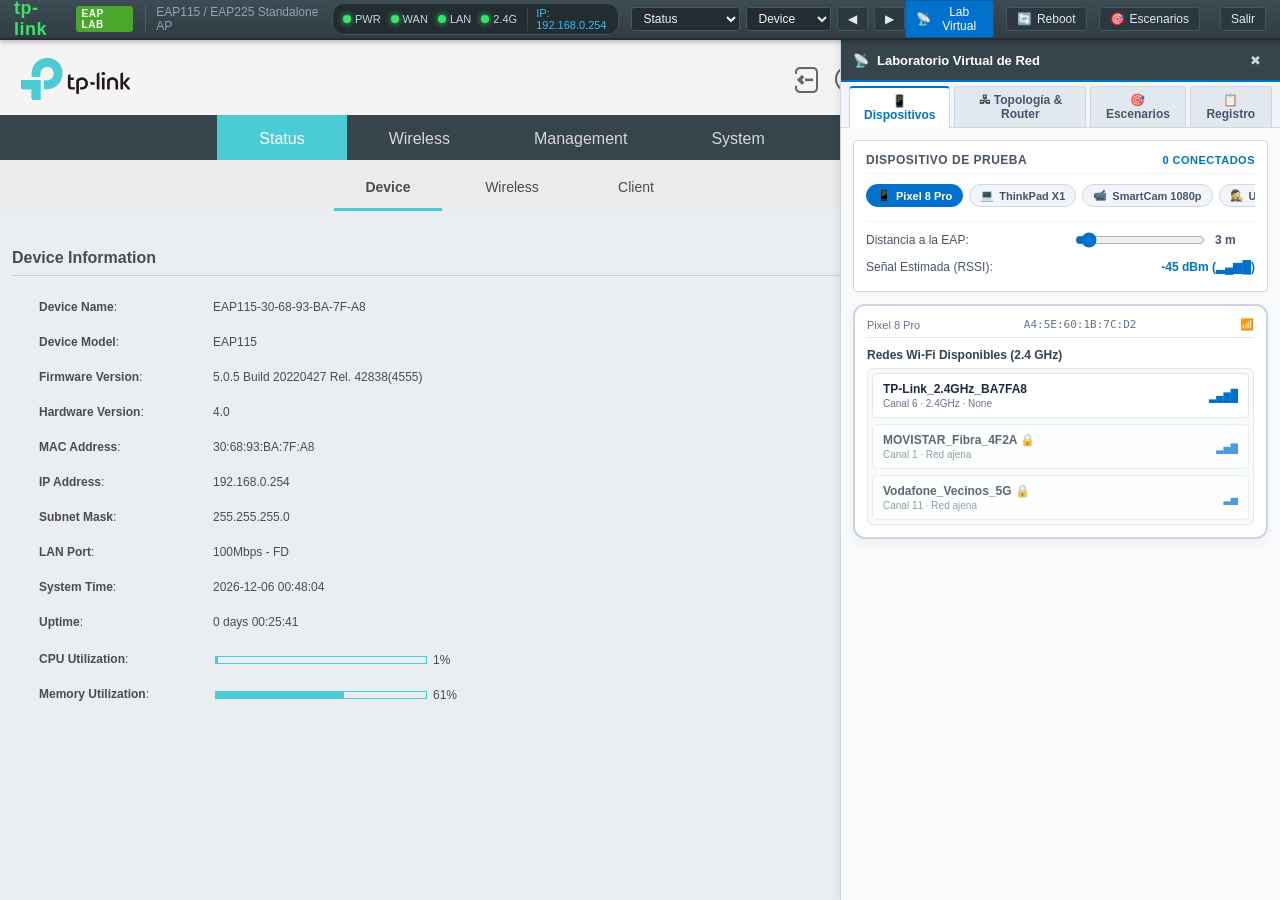
==== EAP_completo.html @ 1182347f "Initial commit: TP-Link EAP Virtual Wireless Lab & Simulator (GitHub Pages ready)" ====
<!DOCTYPE html>
<html lang="es">
<head>
  <meta charset="utf-8">
  <title>TP-Link EAP Management &amp; Virtual Wireless Lab</title>
  <meta name="viewport" content="width=device-width, initial-scale=1">
  <style>
/* ==========================================================================
   TP-Link EAP Virtual Wireless Lab & Simulator - Stylesheet
   Design Language: TP-Link EAP / Omada Professional Corporate UI
   ========================================================================== */

:root {
  --tpl-dark: #36444b;
  --tpl-dark-hover: #2b363c;
  --tpl-header-bg: #232f35;
  --tpl-primary: #0072ce;
  --tpl-primary-hover: #005ea6;
  --tpl-green: #4aa72c;
  --tpl-green-hover: #3d8f23;
  --tpl-amber: #f39c12;
  --tpl-red: #e74c3c;
  --tpl-red-hover: #c0392b;
  --tpl-bg: #eaedf1;
  --tpl-card-bg: #ffffff;
  --tpl-border: #d2d6de;
  --tpl-border-light: #e6e9ed;
  --tpl-text-main: #333333;
  --tpl-text-muted: #777777;
  --tpl-font: Arial, Helvetica, "Segoe UI", sans-serif;
  --sim-width: 440px;
}

* {
  box-sizing: border-box;
}

html, body {
  margin: 0;
  padding: 0;
  height: 100%;
  width: 100%;
  overflow: hidden;
  font-family: var(--tpl-font);
  background: var(--tpl-bg);
  color: var(--tpl-text-main);
}

/* ==========================================================================
   Top Management Bar
   ========================================================================== */
#top-bar {
  position: fixed;
  top: 0;
  left: 0;
  right: 0;
  height: 40px;
  background: linear-gradient(180deg, #3d4c54 0%, #303c42 100%);
  border-bottom: 2px solid #232d32;
  display: flex;
  align-items: center;
  justify-content: space-between;
  padding: 0 14px;
  z-index: 100;
  color: #e2e8f0;
  box-shadow: 0 2px 5px rgba(0,0,0,0.25);
}

.brand-section {
  display: flex;
  align-items: center;
  gap: 12px;
}

.brand-logo {
  display: flex;
  align-items: center;
  gap: 6px;
  font-size: 14px;
  font-weight: bold;
  letter-spacing: 0.5px;
  color: #ffffff;
}

.brand-logo .logo-badge {
  background: var(--tpl-green);
  color: #fff;
  font-size: 10px;
  padding: 2px 6px;
  border-radius: 3px;
  text-transform: uppercase;
  font-weight: 700;
}

.model-badge {
  color: #94a3b8;
  font-size: 12px;
  border-left: 1px solid #4a5a63;
  padding-left: 10px;
}

.bar-center {
  display: flex;
  align-items: center;
  gap: 12px;
}

.led-cluster {
  display: flex;
  align-items: center;
  gap: 10px;
  background: #232c31;
  padding: 3px 10px;
  border-radius: 12px;
  border: 1px solid #425057;
  font-size: 11px;
}

.led-item {
  display: flex;
  align-items: center;
  gap: 4px;
  color: #cbd5e1;
}

.led-dot {
  width: 8px;
  height: 8px;
  border-radius: 50%;
  background: #555;
  transition: all 0.3s;
}

.led-dot.green {
  background: #39e36b;
  box-shadow: 0 0 6px #39e36b;
}

.led-dot.amber {
  background: #f5b942;
  box-shadow: 0 0 6px #f5b942;
}

.led-dot.red {
  background: #f43f5e;
  box-shadow: 0 0 6px #f43f5e;
}

.led-dot.blink {
  animation: ledBlink 1s infinite;
}

@keyframes ledBlink {
  0%, 100% { opacity: 1; }
  50% { opacity: 0.2; }
}

.nav-controls {
  display: flex;
  align-items: center;
  gap: 6px;
}

.top-select {
  background: #232c31;
  color: #f1f5f9;
  border: 1px solid #475569;
  border-radius: 3px;
  padding: 3px 8px;
  font-size: 12px;
  outline: none;
  cursor: pointer;
}

.top-btn {
  background: #2c383f;
  color: #e2e8f0;
  border: 1px solid #45555e;
  border-radius: 3px;
  padding: 4px 10px;
  font-size: 12px;
  cursor: pointer;
  display: inline-flex;
  align-items: center;
  gap: 5px;
  transition: all 0.15s;
}

.top-btn:hover {
  background: #3e4e57;
  color: #fff;
  border-color: #5d707b;
}

.top-btn.primary {
  background: var(--tpl-primary);
  border-color: #005fa8;
  color: #fff;
  font-weight: 500;
}

.top-btn.primary:hover {
  background: var(--tpl-primary-hover);
}

.top-btn.green {
  background: var(--tpl-green);
  border-color: #388420;
  color: #fff;
}

.top-btn.green:hover {
  background: var(--tpl-green-hover);
}

/* ==========================================================================
   Main Layout: Iframe & Simulator Panel
   ========================================================================== */
#app-container {
  position: fixed;
  top: 40px;
  left: 0;
  right: 0;
  bottom: 0;
  display: flex;
  overflow: hidden;
}

#eap-frame-container {
  flex: 1;
  height: 100%;
  position: relative;
  background: #eaedf1;
  transition: width 0.3s cubic-bezier(0.4, 0, 0.2, 1);
}

#eap-frame {
  width: 100%;
  height: 100%;
  border: none;
  background: #eaedf1;
  display: block;
}

/* ==========================================================================
   Simulator Docked / Floating Panel
   ========================================================================== */
#sim-container {
  width: var(--sim-width);
  height: 100%;
  background: #ffffff;
  border-left: 1px solid var(--tpl-border);
  box-shadow: -2px 0 8px rgba(0,0,0,0.08);
  display: flex;
  flex-direction: column;
  z-index: 50;
  transition: transform 0.3s cubic-bezier(0.4, 0, 0.2, 1), width 0.3s;
}

#sim-container.collapsed {
  transform: translateX(100%);
}

#sim-container.floating {
  position: fixed;
  right: 15px;
  bottom: 15px;
  height: auto;
  max-height: 85vh;
  border-radius: 6px;
  border: 1px solid var(--tpl-border);
  box-shadow: 0 8px 24px rgba(0,0,0,0.2);
  width: 460px;
}

/* Floating pill button when collapsed */
#sim-toggle-pill {
  position: fixed;
  right: 16px;
  bottom: 16px;
  background: linear-gradient(135deg, #0072ce 0%, #0055a5 100%);
  color: #ffffff;
  padding: 8px 16px;
  border-radius: 20px;
  font-size: 13px;
  font-weight: bold;
  border: 1px solid rgba(255,255,255,0.3);
  box-shadow: 0 4px 14px rgba(0, 114, 206, 0.4);
  cursor: pointer;
  display: none;
  align-items: center;
  gap: 8px;
  z-index: 60;
  transition: transform 0.2s, box-shadow 0.2s;
}

#sim-toggle-pill:hover {
  transform: translateY(-2px);
  box-shadow: 0 6px 18px rgba(0, 114, 206, 0.55);
}

#sim-toggle-pill.visible {
  display: flex;
}

/* Simulator Header */
.sim-header {
  height: 42px;
  background: var(--tpl-dark);
  color: #ffffff;
  display: flex;
  align-items: center;
  justify-content: space-between;
  padding: 0 12px;
  border-bottom: 2px solid var(--tpl-primary);
  flex-shrink: 0;
}

.sim-title {
  font-size: 13px;
  font-weight: 700;
  display: flex;
  align-items: center;
  gap: 8px;
}

.sim-header-actions {
  display: flex;
  align-items: center;
  gap: 6px;
}

.sim-icon-btn {
  background: transparent;
  border: 1px solid transparent;
  color: #cbd5e1;
  font-size: 13px;
  padding: 2px 6px;
  border-radius: 3px;
  cursor: pointer;
  transition: all 0.15s;
}

.sim-icon-btn:hover {
  background: #475569;
  color: #ffffff;
}

/* Simulator Nav Tabs */
.sim-tabs {
  display: flex;
  background: #f1f4f8;
  border-bottom: 1px solid var(--tpl-border);
  padding: 4px 8px 0;
  gap: 4px;
  flex-shrink: 0;
}

.sim-tab-btn {
  background: #e2e8f0;
  color: #475569;
  border: 1px solid var(--tpl-border);
  border-bottom: none;
  border-radius: 4px 4px 0 0;
  padding: 6px 12px;
  font-size: 12px;
  font-weight: 600;
  cursor: pointer;
  display: flex;
  align-items: center;
  gap: 6px;
  transition: all 0.15s;
}

.sim-tab-btn:hover {
  background: #ffffff;
  color: var(--tpl-primary);
}

.sim-tab-btn.active {
  background: #ffffff;
  color: var(--tpl-primary);
  border-color: var(--tpl-border);
  border-top: 2px solid var(--tpl-primary);
  margin-bottom: -1px;
}

/* Simulator Body */
.sim-body {
  flex: 1;
  overflow-y: auto;
  padding: 12px;
  background: #f8fafc;
  display: flex;
  flex-direction: column;
  gap: 12px;
}

/* Cards */
.sim-card {
  background: #ffffff;
  border: 1px solid var(--tpl-border);
  border-radius: 4px;
  padding: 12px;
  box-shadow: 0 1px 3px rgba(0,0,0,0.03);
}

.sim-card-header {
  font-size: 12px;
  font-weight: bold;
  text-transform: uppercase;
  letter-spacing: 0.5px;
  color: #475569;
  margin-bottom: 10px;
  display: flex;
  align-items: center;
  justify-content: space-between;
  border-bottom: 1px solid #f1f5f9;
  padding-bottom: 6px;
}

/* Device Selector Pills */
.dev-selector {
  display: flex;
  gap: 6px;
  overflow-x: auto;
  padding-bottom: 6px;
  margin-bottom: 8px;
}

.dev-pill {
  background: #f1f5f9;
  border: 1px solid var(--tpl-border);
  border-radius: 16px;
  padding: 4px 10px;
  font-size: 11px;
  font-weight: 600;
  color: #475569;
  cursor: pointer;
  display: flex;
  align-items: center;
  gap: 5px;
  white-space: nowrap;
  transition: all 0.15s;
}

.dev-pill:hover {
  background: #e2e8f0;
  color: #1e293b;
}

.dev-pill.active {
  background: var(--tpl-primary);
  border-color: var(--tpl-primary);
  color: #ffffff;
}

.dev-pill.connected::after {
  content: "";
  display: inline-block;
  width: 6px;
  height: 6px;
  border-radius: 50%;
  background: #39e36b;
  margin-left: 2px;
}

/* Virtual Device Screen */
.virtual-phone {
  background: #ffffff;
  border: 2px solid #cbd5e1;
  border-radius: 12px;
  padding: 12px;
  box-shadow: 0 4px 12px rgba(0,0,0,0.05);
}

.phone-status-bar {
  display: flex;
  justify-content: space-between;
  align-items: center;
  font-size: 11px;
  color: #64748b;
  border-bottom: 1px solid #e2e8f0;
  padding-bottom: 6px;
  margin-bottom: 10px;
}

.wifi-list {
  display: flex;
  flex-direction: column;
  gap: 6px;
  max-height: 180px;
  overflow-y: auto;
  border: 1px solid #e2e8f0;
  border-radius: 6px;
  padding: 4px;
  background: #f8fafc;
}

.wifi-item {
  display: flex;
  justify-content: space-between;
  align-items: center;
  padding: 8px 10px;
  border-radius: 4px;
  font-size: 12px;
  background: #ffffff;
  border: 1px solid #e2e8f0;
  cursor: pointer;
  transition: all 0.15s;
}

.wifi-item:hover {
  border-color: var(--tpl-primary);
  background: #eff6ff;
}

.wifi-item.selected {
  border-color: var(--tpl-primary);
  background: #ebf5ff;
}

.wifi-item.connected {
  border-color: var(--tpl-green);
  background: #f0fdf4;
}

.wifi-item .ssid-info {
  display: flex;
  flex-direction: column;
  gap: 2px;
}

.wifi-item .ssid-name {
  font-weight: 600;
  color: #1e293b;
  display: flex;
  align-items: center;
  gap: 5px;
}

.wifi-item .ssid-extra {
  font-size: 10px;
  color: #64748b;
}

.wifi-signal-bars {
  font-family: monospace;
  font-size: 12px;
  color: var(--tpl-primary);
}

/* Connection Details Card */
.conn-card {
  margin-top: 10px;
  padding: 10px;
  border-radius: 6px;
  border: 1px solid #e2e8f0;
  font-size: 12px;
}

.conn-card.status-ok {
  background: #f0fdf4;
  border-color: #86efac;
  color: #166534;
}

.conn-card.status-warn {
  background: #fefce8;
  border-color: #fde047;
  color: #854d0e;
}

.conn-card.status-fail {
  background: #fef2f2;
  border-color: #fca5a5;
  color: #991b1b;
}

.conn-stats-grid {
  display: grid;
  grid-template-columns: repeat(2, 1fr);
  gap: 6px;
  margin-top: 8px;
  font-size: 11px;
}

.conn-stat-item {
  background: rgba(255,255,255,0.7);
  padding: 4px 6px;
  border-radius: 3px;
  display: flex;
  justify-content: space-between;
}

/* Diagnostic Tools (Ping, Speedtest) */
.diag-actions {
  display: flex;
  gap: 6px;
  margin-top: 10px;
}

.sim-btn {
  background: #f1f5f9;
  color: #334155;
  border: 1px solid #cbd5e1;
  border-radius: 4px;
  padding: 6px 12px;
  font-size: 12px;
  font-weight: 600;
  cursor: pointer;
  display: inline-flex;
  align-items: center;
  justify-content: center;
  gap: 6px;
  transition: all 0.15s;
}

.sim-btn:hover {
  background: #e2e8f0;
  border-color: #94a3b8;
}

.sim-btn.primary {
  background: var(--tpl-primary);
  border-color: #005fa8;
  color: #ffffff;
}

.sim-btn.primary:hover {
  background: var(--tpl-primary-hover);
}

.sim-btn.green {
  background: var(--tpl-green);
  border-color: #388420;
  color: #ffffff;
}

.sim-btn.green:hover {
  background: var(--tpl-green-hover);
}

.sim-btn.danger {
  background: var(--tpl-red);
  border-color: #bd2130;
  color: #ffffff;
}

.sim-btn.danger:hover {
  background: var(--tpl-red-hover);
}

/* Form Controls */
.sim-row {
  display: flex;
  align-items: center;
  justify-content: space-between;
  padding: 5px 0;
  font-size: 12px;
}

.sim-row span {
  color: #475569;
}

.sim-input {
  background: #ffffff;
  border: 1px solid #cbd5e1;
  border-radius: 3px;
  padding: 4px 8px;
  font-size: 12px;
  color: #1e293b;
  outline: none;
}

.sim-input:focus {
  border-color: var(--tpl-primary);
}

/* Slider */
.sim-range {
  width: 130px;
  accent-color: var(--tpl-primary);
  cursor: pointer;
}

/* Topology Diagram */
.topology-wrap {
  width: 100%;
  background: #ffffff;
  border: 1px solid var(--tpl-border);
  border-radius: 4px;
  padding: 8px;
}

/* Console Logs */
.sim-log-wrap {
  background: #1e293b;
  color: #f1f5f9;
  border-radius: 4px;
  padding: 8px 10px;
  font-family: Consolas, monospace;
  font-size: 11px;
  line-height: 1.5;
  max-height: 120px;
  overflow-y: auto;
}

.sim-log-wrap .log-time {
  color: #94a3b8;
  margin-right: 6px;
}

.sim-log-wrap .log-ok {
  color: #4ade80;
}

.sim-log-wrap .log-warn {
  color: #facc15;
}

.sim-log-wrap .log-err {
  color: #f87171;
}

/* ==========================================================================
   Modals & Notifications (TP-Link Look)
   ========================================================================== */
.tpl-modal-overlay {
  position: fixed;
  inset: 0;
  background: rgba(0, 0, 0, 0.5);
  display: flex;
  align-items: center;
  justify-content: center;
  z-index: 1000;
  backdrop-filter: blur(2px);
}

.tpl-modal {
  width: 480px;
  max-width: 95vw;
  background: #ffffff;
  border: 1px solid #aaa;
  border-radius: 4px;
  box-shadow: 0 10px 25px rgba(0,0,0,0.3);
  overflow: hidden;
  font-family: var(--tpl-font);
}

.tpl-modal-header {
  background: #7695B2;
  color: #ffffff;
  padding: 8px 14px;
  font-size: 13px;
  font-weight: bold;
  display: flex;
  align-items: center;
  justify-content: space-between;
}

.tpl-modal-close {
  background: transparent;
  border: none;
  color: #fff;
  font-size: 16px;
  cursor: pointer;
  line-height: 1;
}

.tpl-modal-body {
  padding: 16px 20px;
  color: #333333;
  font-size: 13px;
}

.tpl-modal-footer {
  background: #f7f9fa;
  border-top: 1px solid #e5e5e5;
  padding: 10px 16px;
  text-align: right;
  display: flex;
  justify-content: flex-end;
  gap: 8px;
}

.tpl-form-group {
  display: flex;
  align-items: center;
  justify-content: space-between;
  margin-bottom: 12px;
}

.tpl-form-group label {
  font-size: 12px;
  font-weight: 600;
  color: #444;
}

.tpl-form-control {
  width: 220px;
  padding: 4px 8px;
  border: 1px solid #ccc;
  border-radius: 2px;
  font-size: 12px;
  outline: none;
}

.tpl-form-control:focus {
  border-color: #0072ce;
}

/* Reboot Progress Modal */
.reboot-progress-wrap {
  text-align: center;
  padding: 20px 10px;
}

.reboot-bar-container {
  width: 100%;
  height: 14px;
  background: #e2e8f0;
  border-radius: 7px;
  overflow: hidden;
  margin: 15px 0 10px;
  border: 1px solid #cbd5e1;
}

.reboot-bar-val {
  height: 100%;
  width: 0%;
  background: linear-gradient(90deg, #4aa72c, #0072ce);
  transition: width 0.3s;
}

/* Login Modal */
#auth-overlay {
  position: fixed;
  inset: 0;
  z-index: 2000;
  background: radial-gradient(circle at center, #2e3b42 0%, #171f24 100%);
  display: flex;
  align-items: center;
  justify-content: center;
}

.auth-card {
  width: 380px;
  background: #ffffff;
  border-radius: 6px;
  box-shadow: 0 12px 36px rgba(0,0,0,0.4);
  overflow: hidden;
  border-top: 4px solid var(--tpl-green);
}

.auth-card-head {
  background: #36444b;
  color: #fff;
  padding: 16px 20px;
  display: flex;
  align-items: center;
  gap: 10px;
}

.auth-card-body {
  padding: 24px;
}

.auth-input-group {
  margin-bottom: 16px;
}

.auth-input-group label {
  display: block;
  font-size: 12px;
  font-weight: 600;
  color: #475569;
  margin-bottom: 6px;
}

.auth-input-group input {
  width: 100%;
  padding: 8px 10px;
  border: 1px solid #cbd5e1;
  border-radius: 4px;
  font-size: 13px;
  outline: none;
}

.auth-input-group input:focus {
  border-color: var(--tpl-primary);
}

.auth-actions {
  display: flex;
  gap: 10px;
  margin-top: 20px;
}

.auth-msg {
  min-height: 18px;
  font-size: 12px;
  color: var(--tpl-red);
  margin-top: 8px;
}

</style>
  <meta name="description" content="Simulador interactivo completo de Punto de Acceso TP-Link EAP con laboratorio de red virtual, clientes Wi-Fi, topología y diagnóstico.">
</head>
<body>

  <!-- =========================================================================
       Top Management Bar (TP-Link Omada Style)
       ========================================================================= -->
  <header id="top-bar">
    <div class="brand-section">
      <div class="brand-logo">
        <span style="color:#39e36b;font-size:18px;">tp-link</span>
        <span class="logo-badge">EAP LAB</span>
      </div>
      <div class="model-badge">EAP115 / EAP225 Standalone AP</div>
    </div>

    <!-- Center LED cluster & Live status -->
    <div class="bar-center">
      <div class="led-cluster" title="Estado de LEDs del Hardware EAP y Router">
        <div class="led-item"><i class="led-dot green" id="led-pwr"></i> PWR</div>
        <div class="led-item"><i class="led-dot green" id="led-wan"></i> WAN</div>
        <div class="led-item"><i class="led-dot green" id="led-lan"></i> LAN</div>
        <div class="led-item"><i class="led-dot green" id="led-wifi"></i> 2.4G</div>
        <div class="led-item" style="border-left:1px solid #444;padding-left:8px;color:#38bdf8;" id="bar-ap-ip">IP: 192.168.0.254</div>
      </div>

      <!-- Quick Page Navigation Dropdowns -->
      <div class="nav-controls">
        <select id="sel-group" class="top-select" title="Seleccionar Grupo de Configuración"></select>
        <select id="sel-page" class="top-select" title="Seleccionar Página"></select>
        <button id="btn-prev-page" class="top-btn" title="Página Anterior">◀</button>
        <button id="btn-next-page" class="top-btn" title="Página Siguiente">▶</button>
      </div>
    </div>

    <!-- Right Actions -->
    <div class="brand-section">
      <button id="btn-toggle-sim" class="top-btn primary" title="Alternar panel del Laboratorio Virtual">
        <span>📡</span> <span>Lab Virtual</span>
      </button>
      <button id="btn-top-reboot" class="top-btn" title="Reiniciar Punto de Acceso">
        <span>🔄</span> <span>Reboot</span>
      </button>
      <button id="btn-scenarios" class="top-btn" title="Cargar Escenarios Predefinidos">
        <span>🎯</span> <span>Escenarios</span>
      </button>
      <button id="btn-logout" class="top-btn danger" style="margin-left:8px;" title="Cerrar sesión de administración">
        <span>Salir</span>
      </button>
    </div>
  </header>

  <!-- =========================================================================
       Main Application Container
       ========================================================================= -->
  <main id="app-container">
    <!-- EAP Original Web Interface Viewport -->
    <section id="eap-frame-container">
      <iframe id="eap-frame" title="TP-Link EAP Management Console" sandbox="allow-scripts allow-same-origin allow-forms allow-modals"></iframe>
    </section>

    <!-- Virtual Wireless Lab & Simulator Side Panel -->
    <aside id="sim-container">
      <!-- Simulator Header -->
      <div class="sim-header">
        <div class="sim-title">
          <span>📡</span>
          <span>Laboratorio Virtual de Red</span>
        </div>
        <div class="sim-header-actions">
          <button id="sim-btn-collapse" class="sim-icon-btn" title="Ocultar panel">✖</button>
        </div>
      </div>

      <!-- Simulator Tabs -->
      <nav class="sim-tabs">
        <button class="sim-tab-btn active" data-tab="clients">📱 Dispositivos</button>
        <button class="sim-tab-btn" data-tab="topology">🖧 Topología &amp; Router</button>
        <button class="sim-tab-btn" data-tab="scenarios">🎯 Escenarios</button>
        <button class="sim-tab-btn" data-tab="logs">📋 Registro</button>
      </nav>

      <!-- Simulator Body Content -->
      <div class="sim-body">
        
        <!-- ===================================================================
             TAB 1: CLIENTS & VIRTUAL DEVICES
             =================================================================== -->
        <div id="tab-clients" class="tab-pane active">
          <!-- Device Pills Selector -->
          <div class="sim-card">
            <div class="sim-card-header">
              <span>Dispositivo de Prueba</span>
              <span id="badge-active-clients" style="color:var(--tpl-primary);font-size:11px;">0 Conectados</span>
            </div>
            <div class="dev-selector" id="dev-pills-container">
              <!-- Rendered dynamically -->
            </div>

            <!-- Distance Slider for selected device -->
            <div class="sim-row" style="margin-top:6px;border-top:1px solid #f1f5f9;padding-top:8px;">
              <span>Distancia a la EAP:</span>
              <div style="display:flex;align-items:center;gap:8px;">
                <input type="range" id="dev-distance-slider" min="1" max="40" value="3" class="sim-range">
                <span id="dev-distance-val" style="font-weight:bold;width:40px;">3 m</span>
              </div>
            </div>
            <div class="sim-row">
              <span>Señal Estimada (RSSI):</span>
              <span id="dev-rssi-val" style="font-weight:bold;color:var(--tpl-primary);">-42 dBm (100%)</span>
            </div>
          </div>

          <!-- Virtual Phone / Client Screen -->
          <div class="virtual-phone" style="margin-top:12px;">
            <div class="phone-status-bar">
              <span id="vphone-name">Pixel 8 Pro</span>
              <span id="vphone-mac" style="font-family:monospace;">A4:5E:60:1B:7C:D2</span>
              <span id="vphone-wifi-icon">📶</span>
            </div>

            <div style="font-size:12px;font-weight:bold;margin-bottom:6px;color:#334155;">
              Redes Wi-Fi Disponibles (2.4 GHz)
            </div>

            <!-- WiFi Networks List -->
            <div class="wifi-list" id="wifi-networks-list">
              <!-- Populated dynamically -->
            </div>

            <!-- Selected Network Connection Card -->
            <div id="conn-details-card" class="conn-card status-warn" style="display:none;margin-top:10px;">
              <!-- Populated dynamically -->
            </div>

            <!-- Diagnostic Utilities: Ping & Speed Test -->
            <div id="dev-diag-box" style="margin-top:12px;display:none;">
              <div class="sim-card-header">
                <span>Herramientas de Diagnóstico</span>
              </div>
              <div class="diag-actions">
                <button id="btn-ping-gw" class="sim-btn" title="Ping al Gateway 192.168.0.1">Ping Router</button>
                <button id="btn-ping-ap" class="sim-btn" title="Ping a la EAP 192.168.0.254">Ping EAP</button>
                <button id="btn-ping-inet" class="sim-btn" title="Ping a Internet 8.8.8.8">Ping 8.8.8.8</button>
                <button id="btn-speedtest" class="sim-btn green" title="Test de velocidad">Speedtest</button>
              </div>
              <div id="diag-output-box" class="sim-log-wrap" style="margin-top:8px;display:none;"></div>
            </div>
          </div>
        </div>

        <!-- ===================================================================
             TAB 2: TOPOLOGY & ROUTER GATEWAY
             =================================================================== -->
        <div id="tab-topology" class="tab-pane" style="display:none;">
          <div class="sim-card">
            <div class="sim-card-header">
              <span>Topología del Laboratorio</span>
            </div>
            <div class="topology-wrap" id="topology-diagram">
              <!-- SVG Topology Diagram will be rendered dynamically -->
            </div>
          </div>

          <div class="sim-card" style="margin-top:12px;">
            <div class="sim-card-header">
              <span>Configuración del Router (Gateway)</span>
            </div>
            <div class="sim-row">
              <span>IP del Router (Gateway):</span>
              <input type="text" id="rt-ip-input" class="sim-input" style="width:130px;" value="192.168.0.1">
            </div>
            <div class="sim-row">
              <span>Enlace WAN (Internet):</span>
              <label style="display:flex;align-items:center;gap:6px;cursor:pointer;">
                <input type="checkbox" id="rt-wan-toggle" checked> <b id="rt-wan-status" style="color:var(--tpl-green);">Online</b>
              </label>
            </div>
            <div class="sim-row">
              <span>Servidor DHCP:</span>
              <label style="display:flex;align-items:center;gap:6px;cursor:pointer;">
                <input type="checkbox" id="rt-dhcp-toggle" checked> <b id="rt-dhcp-status" style="color:var(--tpl-green);">Habilitado</b>
              </label>
            </div>
            <div class="sim-row">
              <span>VLANs en Enlace Troncal:</span>
              <input type="text" id="rt-vlan-input" class="sim-input" style="width:130px;" value="0, 1, 10, 20">
            </div>
            <div style="margin-top:10px;text-align:right;">
              <button id="btn-save-router" class="sim-btn primary">Guardar Parámetros</button>
            </div>
          </div>
        </div>

        <!-- ===================================================================
             TAB 3: PRESET SCENARIOS
             =================================================================== -->
        <div id="tab-scenarios" class="tab-pane" style="display:none;">
          <div class="sim-card">
            <div class="sim-card-header">
              <span>Escenarios Prácticos de Laboratorio</span>
            </div>
            <p style="font-size:12px;color:#64748b;margin:0 0 10px;">
              Seleccione un escenario para aplicar instantáneamente topologías reales de aprendizaje o diagnóstico:
            </p>
            <div id="scenarios-list" style="display:flex;flex-direction:column;gap:8px;">
              <!-- Populated dynamically -->
            </div>
          </div>
        </div>

        <!-- ===================================================================
             TAB 4: SYSLOG & EVENT STREAM
             =================================================================== -->
        <div id="tab-logs" class="tab-pane" style="display:none;">
          <div class="sim-card">
            <div class="sim-card-header">
              <span>Registro de Eventos en Tiempo Real</span>
              <button id="btn-clear-sim-logs" class="sim-btn" style="padding:2px 8px;font-size:10px;">Limpiar</button>
            </div>
            <div class="sim-log-wrap" id="sim-live-log-box" style="max-height:340px;">
              <!-- Populated dynamically -->
            </div>
          </div>
        </div>

      </div>
    </aside>
  </main>

  <!-- Floating Pill button to reopen simulator when collapsed -->
  <button id="sim-toggle-pill">
    <span>📡</span>
    <span>Abrir Lab Virtual</span>
    <span id="pill-client-count" style="background:#fff;color:var(--tpl-primary);border-radius:10px;padding:1px 6px;font-size:11px;">0</span>
  </button>

  <!-- =========================================================================
       Rebooting Progress Modal (TP-Link Look)
       ========================================================================= -->
  <div id="reboot-modal-overlay" class="tpl-modal-overlay" style="display:none;">
    <div class="tpl-modal" style="width:440px;">
      <div class="tpl-modal-header">
        <span>Reiniciando el Punto de Acceso...</span>
      </div>
      <div class="tpl-modal-body reboot-progress-wrap">
        <p style="margin:0 0 8px;font-weight:600;color:#333;">Espere mientras el dispositivo se reinicia.</p>
        <p style="margin:0;font-size:12px;color:#666;">No apague el equipo durante este proceso.</p>
        <div class="reboot-bar-container">
          <div class="reboot-bar-val" id="reboot-progress-bar"></div>
        </div>
        <div id="reboot-percent-text" style="font-weight:bold;color:var(--tpl-primary);font-size:13px;">0%</div>
      </div>
    </div>
  </div>

  <!-- =========================================================================
       Authentication Login Overlay
       ========================================================================= -->
  <div id="auth-overlay" style="display:none;">
    <div class="auth-card">
      <div class="auth-card-head">
        <span style="font-size:20px;">🛡️</span>
        <div>
          <div style="font-weight:bold;font-size:15px;">TP-Link EAP Management</div>
          <div style="font-size:11px;color:#94a3b8;">Inicio de sesión seguro</div>
        </div>
      </div>
      <div class="auth-card-body">
        <div class="auth-input-group">
          <label for="auth-username">Usuario:</label>
          <input type="text" id="auth-username" value="admin" autocomplete="off">
        </div>
        <div class="auth-input-group">
          <label for="auth-password">Contraseña:</label>
          <input type="password" id="auth-password" value="admin">
        </div>
        <div id="auth-msg" class="auth-msg"></div>
        <div class="auth-actions">
          <button id="btn-login" class="sim-btn primary" style="flex:1;padding:8px;">Iniciar Sesión</button>
        </div>
        <div style="margin-top:12px;font-size:11px;color:#64748b;text-align:center;">
          Credenciales predeterminadas: <b>admin / admin</b>
        </div>
      </div>
    </div>
  </div>

  <!-- Load EAP Raw Pages and Simulator Core -->
  <script>
window.EAP_PAGES = [{"g": "Status", "n": "Device", "h": "<!DOCTYPE html PUBLIC \"-//W3C//DTD XHTML 1.0 Transitional//EN\" \"http://www.w3.org/TR/xhtml1/DTD/xhtml1-transitional.dtd\"><html xmlns=\"http://www.w3.org/1999/xhtml\"><head>\n<link rel=\"icon\" data-savepage-href=\"http://192.168.0.254/themes/dark/img/favicon.png\" href=\"[data-uri]\"><script data-savepage-type=\"\" type=\"text/plain\" language=\"JavaScript\"><\/script>\n\n\n\n<meta http-equiv=\"Content-Type\" content=\"text/html; charset=utf-8\">\n<meta http-equiv=\"pragma\" content=\"no-cache\">\n<meta http-equiv=\"Cache-Control\" content=\"no-cache, must-revalidate\">\n<meta http-equiv=\"expires\" content=\"Wed, 26 Feb 1997 08:33:43 GMT\">\n<link rel=\"icon\" data-savepage-href=\"themes/dark/img/favicon.png\" href=\"[data-uri]\" type=\"image/png\"> \n<style data-savepage-href=\"css/widget.css\" type=\"text/css\">@charset \"utf-8\";\n/* CSS Document */\n\n/*reset YUI3*/\nhtml{\n\tcolor: #000000;\n\tbackground: transparent;\n}\nbody,div,dl,dt,dd,ul,ol,li,h1,h2,h3,h4,h5,h6,pre,code,form,fieldset,legend,input,textarea,p,blockquote,th,td{\n\tmargin: 0;\n\tpadding: 0;\n}\ntable{\n\tborder-collapse: collapse;\n\tborder-spacing: 0;\n}\nfieldset,img{\n\tborder: 0;\n}\naddress,caption,cite,code,dfn,em,strong,th,var{\n\tfont-style: normal;\n\tfont-weight: normal;\n}\nol,ul{\n\tlist-style: none;\n}\ncaption,th, td{\n\ttext-align: center;\n}\nh1,h2,h3,h4,h5,h6{\n\tfont-size: 100%;\n\tfont-weight: normal;\n}\nq:before,q:after{\n\tcontent: ''\n}\nabbr,acronym{\n\tborder: 0;\n\tfont-variant: normal;\n}\nsup{\n\tvertical-align: text-top;\n}\nsub{\n\tvertical-align: text-bottom;\n}\ninput,textarea,select{\n\tfont-family: inherit;\n\tfont-size: inherit;\n\tfont-weight: inherit;\n\t\n\toutline: none;\n}\ninput,textarea,select{\n\t*font-size: 100%;\n}\n/*legend{\n\tcolor: #000;\n}*/\n\n\n/*****add by cx*****/\na{\n\ttext-decoration: none;\n}\ntextarea{\n\tresize: none;\n\toutline: none;\n}\nbutton{\n\toutline: none;\n}\n\n/*widget normal*/\nbody{\n\t/*overflow: hidden;*/\n\tposition: relative;\n}\nbutton{\n\tborder: 0px none;\n\tbackground-color: transparent;\n\n\tcursor: pointer;\n\n\n\t/*\u8fd9\u90e8\u5206\u8003\u8651\u662f\u5426\u5168\u5c40\u5b9a\u4e49\uff1f*/\n}\n.inline-block{\n\tdisplay: inline-block;\n}\n.inline{\n\tdisplay: inline;\n}\n.hidden{\n\tdisplay: none;\n\t/*position: absolute;\n\tleft: -9999px;\n\ttop: -9999px;*/\n}\ninput.hidden,\ninput[type=hidden]{\n\tdisplay: none;\n}\n/*widget*/\ndiv.mask{\n\tposition: absolute;\n\ttop: 0;\n\tleft: 0;\n\twidth: 100%;\n\theight: 100%;\n\t/*width: 9999px;\n\theight: 9999px;*/\n\n\tbackground-color: #efefef;\n\topacity: 0.7;\n\n\tz-index: 998;\n\tdisplay: none;\n}\n/*fieldset.widget-container,\ndiv.widget-container{\n\tmargin: 12px;\n}*/\ndiv.widget-container{\n\t/*position: relative;*/\n}\ndiv.widget-container div.widget-wrap-outer{\n\tdisplay: inline-block;\n\tvertical-align: middle;\n}\ndiv.widget-container div.widget-wrap{\n\t/*border: 1px solid #cccccc;\n\tbackground-color: #ffffff;\n\tborder-radius: 5px;*/\n\tpadding: 1px;\n\n\tvertical-align: middle;\n\n\tdisplay: inline-block;\n}\n/*div.widget-container .widget-wrap:hover{\n\tborder: 1px solid #999999;\n}*/\n/*div.widget-container.focus .widget-wrap{\n\tborder: 1px solid #06C;\n}\ndiv.widget-container.disable .widget-wrap{\n\tborder: 1px solid #cccccc;\n\tbackground-color: #eeeeee;\n}\ndiv.widget-container.error .widget-wrap{\n\tborder: 1px solid #C00;\n}*/\ndiv.widget-container div.widget-fieldlabel-wrap{\n\tdisplay: inline-block;\n}\ndiv.widget-container label.widget-fieldlabel{\n\n\t/*display: inline-block;\n\n\tpadding: 0 2px 0 8px;\n\n\ttext-align: right;*/\n}\n/*div.widget-container div.widget-separator{\n\tmargin: 0 8px 0 2px;\n}*/\ndiv.widget-container div.widget-tips{\n\t/*position: absolute;*/\n\tdisplay: inline-block;\n\tvertical-align: middle;\n}\ndiv.widget-container div.widget-tips div.content{\n\t/*display: inline-block;*/\n}\n/*div.widget-container.error div.widget-tips{\n\tcolor: #C00;\n}*/\ndiv.widget-container div.widget-error-tips{\n\t/*display: inline-block;*/\n}\n/********\ntext textarea\n*********/\ndiv.text-container,\ndiv.textarea-container{\n}\n/*div.text-container label,\ndiv.textarea-container label{\n\tpadding: 0 8px;\n}\ndiv.text-container span.text-wrap,\ndiv.textarea-container span.textarea-wrap{\n\tdisplay: inline-block;\n}\ndiv.text-container.read-only span.text-wrap{\n\tborder: 1px none;\n}*/\ndiv.text-container input.text-hint,\ndiv.text-container input.text-text,\ndiv.textarea-container textarea.textarea-text{\n\t/*border: 1px solid #cccccc;*/\n\tborder: 0px none;\n\t/*min-width: 153px;*/\n\t/*width: 152px;*/\n\ttext-indent: 4px;\n\tvertical-align: middle;\n}\ndiv.text-container input.text-hint,\ndiv.text-container input.text-text{\n\theight: 22px;\n\tline-height: 22px;\n}\n/*div.text-container textarea.textarea-text{\n}\n\ndiv.text-container span.text-tips,\ndiv.textarea-container span.textarea-tips{\n\tpadding: 0 8px;\n}\n\ndiv.text-container.error span.text-wrap,\ndiv.textarea-container.error span.textarea-wrap{\n\tborder: 1px solid #C00;\n}\ndiv.text-container.error span.text-tips,\ndiv.textarea-container.error span.textarea-tips{\n\tcolor: #C00;\n}\ndiv.text-container.focus span.text-wrap,\ndiv.textarea-container.focus span.textarea-wrap{\n\tborder: 1px solid #06C;\n}\ndiv.text-container.focus span.text-tips,\ndiv.textarea-container.focus span.textarea-tips{\n}*/\n\n/********\ncheckbox radio\n*********/\ndiv.radio-group-container,\ndiv.checkbox-group-container{\n}\ndiv.radio-group-container div.radio-group-wrap,\ndiv.checkbox-group-container div.checkbox-group-wrap{\n\tdisplay: inline-block;\n\tposition: relative;\n\tvertical-align: middle;\n}\n/*div.radio-group-container label.radio-group-label,\ndiv.checkbox-group-container label.checkbox-group-label{\n\tpadding: 0 8px;\n\tvertical-align: top;\n}*/\ndiv.radio-group-container ul.radio-group-list-wrap,\ndiv.checkbox-group-container ul.checkbox-group-list-wrap{\n\tdisplay: inline-block;\n\tvertical-align: top;\n\tmargin-right: 2px;\n}\n/*div.radio-group-container ul.radio-group-list-wrap li.radio-list,\ndiv.checkbox-group-container ul.checkbox-group-list-wrap li.checkbox-list{\n\tmargin: 2px 0;\n\tmin-width: 158px;\n}*/\ndiv.radio-group-container ul.radio-group-list-wrap li.radio-list label.radio-label,\ndiv.checkbox-group-container ul.checkbox-group-list-wrap li.checkbox-list label.checkbox-label{\n\tpadding: 2px 8px;\n\tdisplay: inline-block;\n\n\theight: 22px;\n\tline-height: 22px;\n\t\n\tcursor: pointer;\n\t/*min-width: 137px;*/\n}\ndiv.radio-group-container ul.radio-group-list-wrap li.radio-list label.radio-label input,\ndiv.checkbox-group-container ul.checkbox-group-list-wrap li.checkbox-list label.checkbox-label input{\n\tvertical-align: middle;\n\tmargin-right: 10px;\n}\n\n/*form*/\n.form-panel{\n\tposition: relative;\n}\n.form-panel div.form-prompt{\n\tposition: fixed;\n\tdisplay: none;\n\tleft: 50%;\n\ttop: 50%;\n\tmargin-top: -45px;\n\tmargin-left: -70px;\n\t/*position: absolute;*/\n\tdisplay: none;\n\t/*left: 0;\n\ttop: 0;*/\n\n\tz-index: 20;\n}\n.form-panel div.form-prompt div.bg{\n\theight: 100%;\n\twidth: 100%;\n\tposition: absolute;\n}\n.form-panel div.form-prompt div.content{\n\tposition: relative;\n}\n.form-panel div.form-prompt span.icon{\n\tdisplay: inline-block;\n}\n.form-panel div.form-prompt span.text{\n\n}\n.form-panel div.form-prompt.successed span.text.text-failed,\n.form-panel div.form-prompt.failed span.text.text-successed{\n\tdisplay: none;\n}\n.form-panel div.button-container.form-submit span.loading{\n\tdisplay: inline-block;\n\tposition: absolute;\n\tright: 0;\n}\n/*msg*/\n/*\u5b9a\u4f4d\u5173\u7cfb*/\ndiv.msg-container{\n\tposition: absolute;\n\tleft: 0;\n\ttop: 0;\n\n\t/*margin-top: 50%;\n\tmargin-left: 50%;*/\n}\n/*div.msg-container{\n\tborder: 1px solid #cccccc;\n\tbackground: #ffffff;\n\n\tbox-shadow: 0 0 5px #000000;\n}*/\ndiv.msg-container div.msg-wrap{\n\tborder: 1px solid #fefefe;\n}\ndiv.msg-container a.msg-close{\n\tdisplay: block;\n\n\twidth: 18px;\n\theight: 18px;\n\tfloat: right;\n}\n/*div.msg-container h3.msg-title{\n\tbackground: #7695B2;\n\tcolor: #ffffff;\n\tpadding: 4px 10px;\n}*/\n/*div.msg-container div.msg-content-container{\n\tmargin: 18px 32px;\n}*/\n/*div.msg-container div.msg-btn-container{\n\ttext-align: center;\n\tmargin: 8px 36px;\n}*/\n/*div.msg-container div.msg-btn-container button{\n\tborder: 1px solid #aaa;\n\tbackground: #eee;\n\tcursor: pointer;\n\tpadding: 3px 10px;\n\tmargin: 0 5px;\n\n\n\tmin-width: 64px;\n}*/\n\n\n\n/*progressbar*/\n/*div.progressbar-container{\n\tmargin-bottom: 36px;\n}\n\ndiv.progressbar-container.progressbar-horizontal span.progressbar-tips,\ndiv.progressbar-container.progressbar-horizontal label.progressbar-fieldlabel{\n\tvertical-align: top;\n\tmargin: 3px 0;\n}\n*/\ndiv.progressbar-container div.progressbar-wrap{\t/*\u4e3a\u4e86\u6d88\u9664widget-wrap\u7684hover\u6548\u679c*/\n\tposition: relative;\n\t/*display: inline-block;*/\n\n\tmin-width: 100px;\n\tvertical-align: middle;\n}\n\ndiv.progressbar-container div.progressbar-content{\n\t/*background-color: #ffffff;\n\tposition: relative;\n\tborder: 1px solid #cccccc;\n\n\toverflow: hidden;\n\t\n\t*\u540e\u6765\u6dfb\u52a0\uff0c\u53ef\u80fd\u8981\u6539\n\tmargin: 0 auto;*/\n\tpadding: 0;\n\tposition: relative;\n}\ndiv.progressbar-container.progressbar-horizontal div.progressbar-content{\n\theight: 10px;\n}\ndiv.progressbar-container.progressbar-vertical div.progressbar-content{\n\twidth: 20px;\n\t/*border-radius: 0px;*/\n\tdisplay: inline-block;\n\tmargin: 0 auto;\n}\n\ndiv.progressbar-container div.progressbar-value{\n\tbackground-color: #8eb7d3;\n\tposition: absolute;\n\t/*left: 0;*/\n\tbottom: 0;\n}\ndiv.progressbar-container.progressbar-horizontal div.progressbar-value{\n\t/*border-radius: 5px;*/\n\theight: 100%;\n}\ndiv.progressbar-container.progressbar-vertical div.progressbar-value{\n\twidth: 100%;\n}\ndiv.progressbar-container div.progressbar-text{\n\t/*text-align: center;\n\tmargin: 12px auto;\n\n\n\t*\u540e\u6765\u6dfb\u52a0\uff0c\u53ef\u80fd\u8981\u6539\n\tposition: absolute;\n\tbottom: -36px;\n\twidth: 100%;*/\n}\ndiv.slider-container div.slider-text span,\ndiv.progressbar-container div.progressbar-text span{\n\tmargin: 0 6px;\n}\n\n\n\n/*combobox*/\ndiv.combobox-container{\n\t/*line-height: 24px;*/\n}\n/*div.combobox-container label.combobox-fieldlabel{\n\tpadding: 0 8px;\n}*/\ndiv.combobox-container div.combobox-wrap{\n\t/*display: inline-block;*/\n\n\tposition: relative;\n}\ndiv.combobox-container div.combobox-wrap input.combobox-text{\n\tborder: 0px none;\n\tvertical-align: middle;\n\n\ttext-indent: 4px;\n\tline-height: 22px;\n\theight: 22px;\n\t/*min-width: 130px;*/\n}\ndiv.combobox-container div.combobox-wrap a.combobox-switch{\n\tdisplay: inline-block;\n\n\theight: 20px;\n\twidth: 22px;\n\tvertical-align: middle;\n\n\tborder: 1px solid #cccccc;\n}\ndiv.combobox-container div.combobox-wrap div.combobox-list-wrap{\n\tposition: absolute;\n\ttop: 32px;\n\tleft: 0;\n\twidth: 100%;\n\n\t/*box-shadow: 0 0 5px #000000;\n\tborder-radius: 3px;*/\n\t\n\n\t\n\tbackground-color: #ffffff;\n\t/*opacity: 0.7;\n\tfilter: alpha(opacity=70);*/\n\n\tz-index: 99;\n\tdisplay: none;\n\n\t\n\n\t \n}\ndiv.combobox-container div.combobox-wrap div.combobox-list-wrap div.combobox-list-content-wrap{\n\toverflow-x: hidden;\n\toverflow-y:\tauto;\n\n\tmax-height: 200px;\n\n\tborder: 1px solid #cccccc;\n}\ndiv.combobox-container div.combobox-wrap ul.combobox-list{\n\t/*opacity: 1;\n\tfilter: alpha(opacity=100);*/\n\t/*border-bottom: 1px solid #fefefe;\n\tborder: 1px solid #fefefe;*/\n\tborder-top: 0px none;\n}\n/*div.combobox-container div.combobox-wrap ul.combobox-list li{\n\tborder-top: 1px solid #fefefe;\n}\ndiv.combobox-container div.combobox-wrap ul.combobox-list li.selected,\ndiv.combobox-container div.combobox-wrap ul.combobox-list li:hover{\n\tbackground-color: #343434;\n}*/\ndiv.combobox-container div.combobox-wrap ul.combobox-list li input.combobox-checkbox{\n\tmargin-right: 10px;\n\tvertical-align: middle;\n}\ndiv.combobox-container.single div.combobox-wrap ul.combobox-list span.icon,\ndiv.combobox-container.single div.combobox-wrap ul.combobox-list input.combobox-checkbox{\n\tdisplay: none;\n}\ndiv.combobox-container div.combobox-wrap ul.combobox-list li label.combobox-label{\n\tdisplay: block;\n\tcursor: pointer;\n}\n/*div.combobox-container div.combobox-wrap ul.combobox-list li.selected label,\ndiv.combobox-container div.combobox-wrap ul.combobox-list li:hover label{\n\tcolor: #ffffff;\n}*/\n/*div.combobox-container span.combobox-tips{\n\tpadding: 0 8px;\n}*/\ndiv.combobox-container select.combobox-value-box{\n\tdisplay: none;\n}\n\n\n/*file*/\ndiv.file-container{\n\n}\ndiv.file-container div.file-wrap{\n\tposition: relative;\n\n\t/*display: inline-block;*/\n}\ndiv.file-container div.widget-wrap.file-wrap{\n\tborder: 0px none;\n\tbackground-color: transparent;\n}\n/*div.file-container div.file-wrap input.file-input,\ndiv.file-container div.file-wrap input.file-text{\n\tborder: 0px none;\n\ttext-indent: 4px;\n}*/\ndiv.file-container div.file-wrap input.file-text{\n\t/*height: 22px;\n\tline-height: 22px;\n\n\tmin-width: 219px;\n\tborder: 1px solid #cccccc;*/\n}\ndiv.file-container div.file-button-container{\n\tvertical-align: middle;\n}\n/*div.file-container div.file-wrap button.file-button{\n\tposition: absolute;\n\ttop: 0;\n\tright: 0;\n\theight: 100%;\n\n\tmargin: 0 4px;\n\tpadding: 0 4px 0 8px;\n\n\twidth: 60px;\n\n\tborder: 1px solid #aaaaaa;\n\tborder: 0px none;\n\tborder-left: 1px solid #cccccc;\n\tbackground-color: #ffffff;\n}*/\ndiv.file-container div.file-wrap input.file-input{\n\tposition: absolute;\n\tleft: 0;\n\ttop: 0;\n\n\twidth: 100%;\n\theight: 100%;\n\n\tline-height: 24px;\n\n\topacity: 0;\n\tfilter: alpha(opacity=0);\n\n\tcursor: pointer;\n\tz-index: 1;\n}\n\n\n/*time*/\ndiv.time-container{\n\n}\ndiv.time-container div.time-wrap{\n\t/*display: inline-block;*/\n\n\tposition: relative;\n}\ndiv.time-container div.time-wrap input.time-text{\n\twidth: 24px;\n\tborder: 0px none;\n\n\theight: 22px;\n\tline-height: 22px;\n\n\tmin-width: 0;\n\tmax-height: 36px;\n\n\ttext-indent: 4px;\n\time-mode: disabled;\n}\n\n\ndiv.time-container div.time-wrap a.time-switch{\n\twidth: 16px;\n}\ndiv.time-container div.time-wrap div.time-list-wrap ul.time-list li label.time-label{\n\tpadding: 8px 4px;\n}\ndiv.time-container span.time-separator{\n\tpadding: 0 3px;\n}\n\n/*number*/\ndiv.number-container{\n\n}\ndiv.number-container span.number-wrap{\n\t/*position: relative;*/\n}\ndiv.number-container span.number-wrap input.number-text{\n\tmin-width: 100px;\n\twidth: 105px;\n}\ndiv.number-container span.number-wrap span.number-switch-container{\n\tdisplay: inline-block;\n\t/*position: absolute;\n\n\tright: 0;\n\n\ttop: 1px;*/\n}\ndiv.number-container span.number-wrap .number-switch{\n\tdisplay: inline-block;\n\n\twidth: 23px;\n\theight: 22px;\n\n\tvertical-align: middle;\n\t/*height: 9px;\n\n\tborder-radius: 5px;\n\tmargin: 1px;*/\n}\ndiv.number-container span.number-wrap .number-switch-up{\n\tborder-left: 1px solid #cccccc;\n\t/*border-bottom: 1px solid #cccccc;*/\n}\ndiv.number-container span.number-wrap .number-switch-down{\n\tborder-left: 1px solid #cccccc;\n\t/*border-top: 1px solid #cccccc;*/\n}\n/*div.number-container span.number-wrap .number-switch:hover{\n\tborder-left: 1px solid #999999;\n}*/\n\n\n\n\n\n\n\n/*button*/\n/*div.button-container{\n\tdisplay: inline;\n}*/\ndiv.button-container.widget-container div.button-wrap{\n\tborder: 0px none;\n\tpadding: 0;\n}\ndiv.button-container button.button-button{\n\tborder: 1px solid #aaaaaa;\n\t/*border-radius: 5px;*/\n\tbackground-color: #eeeeee;\n\n\tmin-width: 64px;\n\theight: 25px;\n\n\t/*margin: 0 5px;\n\tpadding: 5px 10px;*/\n}\n/*div.button-container button.button-button:hover{\n\tborder: 1px solid #999999;\n}*/\ndiv.button-container button.button-button.pressed{\n\tborder: 1px solid #999999;\n\tbackground-color: #aaaaaa; \n\tcolor: #ffffff;\n}\ndiv.button-container button.button-button span.button-icon{\n\tdisplay: inline-block;\n\n\twidth: 16px;\n\theight: 16px;\n\n\tmargin-right: 5px;\n}\ndiv.button-container button.button-button span.button-text{\n\tline-height: 16px;\n}\n\n/*panel*/\n/*div.panel-container{\n\tborder: 1px solid #cccccc;\n}\ndiv.panel-container div.panel-wrap{\n\tborder: 1px solid #fefefe;\n}\ndiv.panel-container div.panel-wrap h3.panel-title{\n\tbackground-color: #7695B2;\n\tpadding: 6px 10px;\n\tcolor: #ffffff;\n}*/\ndiv.panel-container div.panel-wrap div.panel-header-btn-container{\n\t/*float: right;*/\n}\ndiv.panel-container div.panel-wrap div.panel-header-btn-container button{\n\tdisplay: inline-block;\n\twidth: 16px;\n\theight: 16px;\n\n\tcolor: #ffffff;\n\n\tborder: 1px solid #cccccc;\n\tmargin: 0 0 0 5px;\n}\n\n\n\n/*tip*/\ndiv.tip-container{\n\tdisplay: none;\n\tposition: absolute;\n\n\ttop: 200px;\n\tleft: 500px;\n\n\tz-index: 997;\n}\ndiv.tip-container div.tip-wrap{\n\tbackground-color: #ffffff;\n\tborder: 1px solid #cccccc;\n\n\t/*padding: 3px 6px;*/\n}\n\ndiv.tip-container div.tip-wrap h4.tip-title{\n\tfont-weight: bold;\n}\n\n\n\n/*grid*/\n/*div.grid-container{\n\tborder: 1px solid #cccccc;\n}*/\ndiv.grid-container table{\n\twidth: 100%;\n}\ndiv.grid-container div.grid-header-container{\n}\n/*div.grid-container div.grid-header-container table tr.grid-header-tr{\n\tbackground-color: #999999;\n}\ndiv.grid-container div.grid-header-container table th.grid-header{\n\tborder-right: 1px solid #cccccc;\n}*/\ndiv.grid-container div.grid-content-container{\n\tposition: relative;\n}\ndiv.grid-container div.grid-header-container table,\ndiv.grid-container div.grid-content-container table{\n\ttable-layout: fixed;\n}\ndiv.grid-container div.grid-content-container table.grid-content-bg{\n\tposition: absolute;\n\tz-index: -1;\n\ttop: 0;\n\tleft: 0;\n}\ndiv.grid-container div.checkbox-group-container div.widget-wrap{\n\tmargin-right: 0;\n}\ndiv.grid-container div.grid-content-container table.grid-content-bg td.grid-content-td,\ndiv.grid-container div.grid-header-container table th.grid-header span.content,\ndiv.grid-container div.grid-content-container table td.grid-content-td span.content{\n\theight: 24px;\n\tline-height: 24px;\n}\ndiv.grid-container div.grid-content-container{\n\toverflow-x: hidden;\n\toverflow-y: auto;\n}\n/*div.grid-container div.grid-content-container  table  tr.grid-content-tr:nth-child(even){\n\tbackground-color: #dedede;\n}\ndiv.grid-container div.grid-content-container  table  tr.grid-content-tr:nth-child(odd){\n}\ndiv.grid-container div.grid-content-container  table  tr.grid-content-tr:hover{\n\tbackground-color: #e0e0e0;\n}\ndiv.grid-container div.grid-content-container  table  tr.grid-content-tr{\n}\ndiv.grid-container div.grid-content-container  table  td.grid-content-td{\n\tborder-right: 1px solid #cccccc;\n}\ndiv.grid-container div.grid-content-container  table  td.grid-content-td:last-child{\n\tborder-right: 0px none;\n}*/\n\ndiv.grid-panel div.paging-container{\n\n}\ndiv.grid-panel div.paging-container div.num-buttons-container{\n\tdisplay: inline;\n}\n\n/***wizard\u90e8\u5206****/\ndiv.wizard-container{\n\n}\ndiv.wizard-container div.process-flow-container{\n\tmargin: 10px auto;\n}\ndiv.wizard-container div.process-flow{\n\tpadding: 40px;\n\ttext-align: center;\n\t/*display: inline-block;*/\n}\ndiv.wizard-container div.process-flow span.bar{\n\t/*margin: 10px -5px;*/\n\tdisplay: inline-block;\n\ttext-align: left;\n}\ndiv.wizard-container div.process-flow span.bar span.bar-inner{\n\theight: 100%;\n\tdisplay: inline-block;\n}\ndiv.wizard-container div.process-flow div.process-flow-step{\n\tdisplay: inline-block;\n\tposition: relative;\n\tvertical-align: middle;\n}\ndiv.wizard-container div.process-flow div.process-flow-step span.icon{\n\tdisplay: inline-block;\n\tposition: absolute;\n\t/*cursor: pointer;*/\n}\ndiv.wizard-container div.process-flow div.process-flow-step span.text{\n\tposition: absolute;\n\twhite-space: nowrap;\n}\n\ndiv.button-group-container div.button-group-wrap{\n\t/*display: inline-block;*/\n\tborder: 0px none;\n}\ndiv.button-group-container div.button-group-wrap ul.button-group-container li{\n\tdisplay: inline-block;\n}\ndiv.button-group-container div.button-group-wrap button.button-group-button{\n\tborder-radius: inherit;\n\tmargin: 0;\n}\n\n\n\n\n/*foldertree*/\ndiv.foldertree-container{\n\n}\ndiv.foldertree-container ul.foldertree-wrap{\n\tmargin-left: 20px;\n}\ndiv.foldertree-container span.foldertree-icon{\n\tdisplay: inline-block;\n\twidth: 20px;\n\theight: 20px;\n}\ndiv.foldertree-container span.foldertree-icon.foldertree-has-branch{\n\tcursor: pointer;\n\t/*background-color: #ECF4D3;*/\n}\ndiv.foldertree-container span.foldertree-icon.foldertree-has-branch.opened{\n\t/*background-color: #96CC42;*/\n}\n\n\n/*timepicker*/\ndiv.timepicker-msg-container table.timepicker thead th{\n\theight: 32px;\n}\ndiv.timepicker-msg-container table.timepicker td.fst{\n\tborder: 0px none;\n}\ndiv.timepicker-msg-container table.timepicker  div.row-picker,\ndiv.timepicker-msg-container table.timepicker div.timepicker-picker{\n\tdisplay: block;\n\theight: 18px;\n\twidth: 80px;\n}\ndiv.timepicker-msg-container table.timepicker  div.row-picker{\n\twidth: 22px;\n}\ndiv.timepicker-msg-container table.timepicker thead th.week-picker,\ndiv.timepicker-msg-container table.timepicker  div.row-picker,\ndiv.timepicker-msg-container table.timepicker div.timepicker-picker{\n\tcursor: default;\n}\ndiv.timepicker-msg-container div.x-axis{\n\tposition: relative;\n\tz-index: -1;\n}\ndiv.timepicker-msg-container div.x-axis-wrap{\n\tposition: absolute;\n\ttop: -465px;\n}\ndiv.timepicker-msg-container div.x-axis span{\n\tdisplay: block;\n\theight: 19px;\n}\n\n\n\n\n/*hack\u90e8\u5206*/\n/*ff*/\n/*@-moz-document url-prefix(){\n\t\n}*/\n\n/*chrome*/\n/*@media screen and (-webkit-min-device-pixel-ratio:0){\n\n}*/\n\n/*opera*/\n/*@media all and (-webkit-min-device-pixel-ratio:10000), not all and (-webkit-min-device-pixel-ratio:0){\n}*/<\/style>\n\n<style data-savepage-href=\"themes/dark/css/widget.css\" type=\"text/css\">@charset \"utf-8\";\n/* CSS Document */\n\n/*reset\u90e8\u5206*/\nhtml{\n\tfont-family: Verdana, Geneva, sans-serif;\n\tfont-size: 12px;\n\tcolor: #4c4c4c;\n}\nbody{\n\t-moz-user-select:none;\n\t-webkit-user-select:none;\n\t\n\toverflow: hidden;\n}\ninput,\nbutton{\n\tfont-family: Verdana, Geneva, sans-serif;\n\tcolor: #4c4c4c;\n}\nlabel,\nspan,\na{\n\tvertical-align: middle;\n}\n\nnoscript h2{\n\ttext-align: center;\n\tcolor: #10abe1;\n\tfont-size: 14px;\n\tfont-weight: bold;\n\tmargin-top: 40px;\n}\n\n/************widget \u6269\u5c55******************/\ndiv.widget-container{\n\tmargin: 5px 0;\n}\ndiv.widget-container.inline-block{\n\tmargin: 0;\n}\n/*div.widget-container.inline{\n\tdisplay: inline-block;\n\tmargin-top: 0;\n\tmargin-bottom: 0;\n}\ndiv.widget-container.form-inner{\n\tmargin-left: 27px;\n}*/\ndiv.widget-container div.widget-wrap{\n\tborder: 1px solid transparent;\n}\ndiv.widget-container div.widget-wrap-outer{\n\tposition: relative;\n}\ndiv.widget-container.disabled div.widget-fieldlabel-wrap{\n\tvertical-align: middle;\n}\ndiv.widget-container label.widget-fieldlabel {\n\tfont-weight: bold;\n}\ndiv.widget-container div.widget-tips{\n\tmargin-left: 9px;\n\t/*height: 90px;\n\tmargin-top: -30px;*/\n}\n\ndiv.widget-container div.widget-error-tips{\n\tposition: absolute;\n\tleft: -3px;\n\ttop: 36px;\n\n\t\n\tz-index: 299;\n\tdisplay: none;\n}\ndiv.widget-container div.widget-error-tips span.widget-error-tips-delta{\n\tdisplay: block;\n\tbackground: /*savepage-url=../img/icons-01.png*/ var(--savepage-url-6) no-repeat -223px -45px;\n\twidth: 13px;\n\theight: 8px;\n\n\tposition: absolute;\n\tleft: 88px;\n\ttop: -7px;\n}\ndiv.widget-container div.widget-error-tips div.widget-error-tips-wrap{\n\t/*box-shadow: 1px 1px 8px #898989;*/\n\tbackground-color: #c11c66;\n\tborder-radius: 3px;\n\tpadding: 10px 12px;\n\tcolor:white;\n\n\tmin-width: 166px;\n\tmax-width: 350px;\n}\ndiv.widget-container div.widget-error-tips div.widget-error-tips-wrap div.error-tips-content{\n\twhite-space: nowrap;\n\twidth: 100%;\n}\n\n/*div.widget-container.error div.widget-tips{\n\tcolor: #e00000;\n}*/\n/*div.widget-container div.widget-tips div.content{\n\theight: 30px;\n\tdisplay: table-cell;\n\tvertical-align: middle;\n\twhite-space: normal;\n\twidth: 100%;\n}*/\ndiv.widget-container div.widget-wrap input{\n\tbackground: transparent;\n\tcolor: #1a1a1a;\n}\ndiv.widget-container.page-container{\n\tposition: static;\n}\n/*panel*/\ndiv.panel-container{\n\tposition: relative;\n\tmargin-bottom: 40px;\n}\ndiv.panel-container div.panel-header{\n\tborder-bottom: 1px solid #cccccc;\n}\ndiv.panel-container div.panel-header h3.panel-title{\n\tfont-size: 16px;\n\tmargin-bottom: 8px;\n\tfont-weight: bold;\n}\ndiv.panel-container div.panel-content{\n\tpadding-top: 11px;\n}\n\n/*textbox*/\ndiv.textbox-container{\n\n}\ndiv.text-container div.widget-wrap{\n\tbackground-color: #f2f2f2;\n\tborder: 1px solid #e5e5e5;\n\tposition: relative;\n}\ndiv.text-container.read-only div.widget-wrap,\ndiv.text-container.read-only.valid div.widget-wrap,\ndiv.text-container.read-only.focus div.widget-wrap,\ndiv.text-container.read-only div.widget-wrap:hover{\n\tbackground: transparent;\n\tborder: 1px solid transparent;\n}\ndiv.text-container.read-only div.widget-wrap input.text-text{\n\tborder-color: transparent;\n\tcolor: #4d4d4d;\n}\ndiv.text-container.disabled div.widget-wrap{\n\tbackground-color: #cccccc;\n\tborder-color: #bfbfbf;\n}\ndiv.text-container.disabled div.widget-wrap input.text-text{\n\tcolor: #999999;\n}\ndiv.text-container div.widget-wrap span.text-hint{\n\tposition: absolute;\n\tleft: 0;\n\ttop: 0;\n\tmargin: 1px;\n}\ndiv.text-container div.widget-wrap input.text-hint{\n\tborder: 0px none;\n\tcolor: #b3b3b3;\n}\ndiv.text-container div.widget-wrap input.text-hint,\ndiv.text-container div.widget-wrap input.text-text{\n\tpadding: 2px 8px;\n}\n/*div.text-container div.widget-wrap:hover,*/\ndiv.text-container.focus div.widget-wrap,\n/*div.combobox-container div.widget-wrap:hover,*/\ndiv.combobox-container.focus div.widget-wrap{\n\tborder-color: #4acbd6;\n}\ndiv.text-container.error div.widget-wrap,\ndiv.combobox-container.error div.widget-wrap{\n\tborder-color: #dc5370;\n}\n\n/*password*/\ndiv.password-container div.widget-wrap span.allow-visible-btn{\n\tdisplay: inline-block;\n\tbackground: /*savepage-url=../img/icons-01.png*/ var(--savepage-url-6) no-repeat 0px -20px;\n\twidth: 20px;\n\theight: 20px;\n\n\tcursor: pointer;\n\n\tmargin-right: 2px;\n}\ndiv.password-container div.widget-wrap span.allow-visible-btn.visible{\n\tbackground-position: -20px -20px;\n}\ndiv.text-container.password-container.level{\n\tmargin-bottom: 22px;\n}\ndiv.password-container div.password-level{\n\tposition: absolute;\n\ttop: 34px;\n\tleft: -1px;\n}\ndiv.password-container div.password-level span.level{\n\tdisplay: inline-block;\n\twidth: 61px;\n\theight: 13px;\n\tline-height: 12px;\n\n\tbackground-color: #c9c9ca;\n\tcolor: #ffffff;\n\tfont-size: 10px;\n\ttext-align: center;\n\tmargin-right: 1px;\n}\ndiv.password-container div.widget-wrap div.password-level span.level.high{\n\tmargin-right: 0;\n}\ndiv.password-container div.widget-wrap div.password-level.level-1 span.level.low{\n\tbackground-color: #c11c66;\n}\ndiv.password-container div.widget-wrap div.password-level.level-2 span.level.middle{\n\tbackground-color: #ffca00;\n}\ndiv.password-container div.widget-wrap div.password-level.level-3 span.level.high{\n\tbackground-color: #49cad5;\n}\n\n/*textarea*/\ndiv.textarea-container{\n\n}\ndiv.textarea-container div.textarea-wrap{\n\tborder: 1px dashed #b2b2b2;\n\toverflow-x: hidden;\n\toverflow-y: auto;\n}\ndiv.textarea-container div.textarea-wrap textarea.textarea-text{\n\ttext-indent: inherit;\n\tpadding: 4px 0 4px 8px;\n\tline-height: 18px;\n}\ndiv.textarea-container.read-only div.widget-wrap,\ndiv.textarea-container.read-only.valid div.widget-wrap,\ndiv.textarea-container.read-only.focus div.widget-wrap,\ndiv.textarea-container.read-only div.widget-wrap:hover{\n\tbackground: transparent;\n\tborder: 1px solid transparent;\n}\ndiv.textarea-container.read-only div.widget-wrap textarea.textarea-text{\n\tbackground: transparent;\n\tcolor: #4d4d4d;\n\tpadding-left: 12px;\n\n\tword-wrap: break-word;\n}\n\n/*combobox*/\ndiv.combobox-container.disabled div.widget-wrap{\n\tbackground-color: #cccccc;\n}\ndiv.combobox-container.disabled div.widget-wrap input {\n\tcolor: #999999;\n}\ndiv.combobox-container div.widget-wrap{\n\tbackground-color: #f2f2f2;\n\tborder: 1px solid #e5e5e5;\n}\n/*div.combobox-container.selected div.widget-wrap{\n\tborder-color: #10abe1;\n}*/\ndiv.combobox-container div.combobox-wrap div.combobox-list-wrap div.combobox-list-content-wrap{\n\tmax-height: 210px;\n}\ndiv.combobox-container div.widget-wrap input.combobox-text{\n\tpadding: 2px 8px;\n}\ndiv.combobox-container div.combobox-wrap div.combobox-list-wrap{\n\ttop: 34px;\n\tleft: -1px;\n\tbox-shadow: 1px 1px 5px #898989;\n\tmax-height: 240px;\n\toverflow-x: hidden;\n\toverflow-y: auto;  \n}\ndiv.combobox-container div.combobox-wrap ul.combobox-list li label.combobox-label{\n\tmin-height: 30px;\n\tline-height: 30px;\n\tpadding-left: 14px;\n\ttext-align: left;\n}\n\ndiv.combobox-container div.combobox-wrap ul.combobox-list li:hover label.combobox-label{\n\tbackground-color: #4acbd6;\n\tcolor: #ffffff;\n}\ndiv.combobox-container.multiple div.combobox-wrap ul.combobox-list li:hover label.combobox-label{\n\tbackground-color: #f2f2f2;\n\tcolor: #4acbd6;\n}\ndiv.combobox-container div.combobox-wrap ul.combobox-list li.selected label.combobox-label{\n\tcolor: #4acbd6;\n}\ndiv.combobox-container div.combobox-wrap ul.combobox-list li.selected:hover label.combobox-label{\n\tbackground-color: #4acbd6;\n\tcolor: #ffffff;\n}\ndiv.combobox-container.multiple div.combobox-wrap ul.combobox-list li.selected:hover label.combobox-label{\n\tbackground-color: #f2f2f2;\n\tcolor: #4acbd6;\n}\ndiv.combobox-container div.combobox-wrap ul.combobox-list li.disabled label.combobox-label{\n\tcolor: #b3b3b3;\n}\ndiv.combobox-container div.combobox-wrap ul.combobox-list li.disabled:hover label.combobox-label{\n\tbackground-color: transparent;\n\tcursor: default;\n}\ndiv.combobox-container div.widget-wrap a.combobox-switch{\n\twidth: 26px;\n\theight: 26px;\n\tborder: 0px none;\n}\ndiv.combobox-container div.widget-wrap a.combobox-switch span.icon{\n\tdisplay: block;\n\tbackground: /*savepage-url=../img/icons-01.png*/ var(--savepage-url-6) no-repeat -400px -19px;\n\theight: 20px;\n\twidth: 20px;\n\tmargin: 3px auto;\n}\n\ndiv.combobox-container.multiple div.combobox-wrap ul.combobox-list li label.combobox-label{\n\tposition: relative;\n\tpadding-left: 30px;\n\tword-wrap: break-word;\n\tword-break: break-all;\n}\ndiv.combobox-container.multiple div.combobox-wrap ul.combobox-list li input.combobox-checkbox{\n\tposition: absolute;\n\tleft: 10px;\n\ttop: 8px;\n}\ndiv.combobox-container.multiple div.combobox-wrap ul.combobox-list li label.combobox-label input.combobox-checkbox{\n\tdisplay: none;\n}\ndiv.combobox-container.multiple div.combobox-wrap ul.combobox-list li label.combobox-label span.icon{\n\tposition: absolute;\n\tleft: 6px;\n\ttop: 7px;\n\twidth: 16px;\n\theight: 16px;\n\tbackground: /*savepage-url=../img/icons-01.png*/ var(--savepage-url-6) no-repeat -162px -2px;\n}\n/* div.combobox-container.multiple div.combobox-wrap ul.combobox-list li:hover label.combobox-label span.icon{\n\tbackground-position: -182px -2px;\t\n} */\ndiv.combobox-container.multiple div.combobox-wrap ul.combobox-list li.selected label.combobox-label span.icon{\n\tbackground-position: -222px -2px;\t\n}\n\n/*button*/\ndiv.button-container button.button-button{\n\theight: inherit;\n\tmin-width: 80px;\n\tpadding: 6px 6px 7px 6px;\n\n\t/*border-radius: 3px;*/\n\tborder: 0px none;\n\n\tbackground-color: #005564;\n\tcolor: #ffffff;\n}\ndiv.button-container button.button-button span.text{\n\tfont-size: 12px;\n}\ndiv.button-container.clicked button.button-button,\ndiv.button-container button.button-button:hover{\n\t/*background-color: #64b0ed;*/\n\tbackground-color: #4acbd6;\n}\ndiv.button-container.field-buttons{\n\tmargin: 8px 0;\n}\ndiv.button-container.submit{\n\ttext-align: left;\n}\ndiv.button-container.submit.form-submit{\n\tmargin-top: 26px;\n\tborder: 1px solid transparent;\n}\ndiv.wizard-container div.wizard-btn button.button-button,\ndiv.msg-btn-container div.button-container button.button-button,\ndiv.button-container.submit button.button-button{\n\tbackground-color: #005564;\n\tpadding: 8px 6px 9px 6px;\n\tmin-width: 90px;\n}\ndiv.wizard-container div.wizard-btn button.button-button span.text,\ndiv.msg-btn-container div.button-container button.button-button span.text,\ndiv.button-container.submit button.button-button span.text{\n\tfont-size: 14px;\n}\n\ndiv.wizard-container div.wizard-btn button.button-button:hover,\ndiv.msg-btn-container div.button-container button.button-button:hover,\ndiv.button-container.submit button.button-button:hover{\n\t/*background-color: #49C9B1;*/\n\tbackground-color: #4acbd6;\n}\ndiv.wizard-container div.wizard-btn.clicked button.button-button,\ndiv.msg-btn-container div.button-container.clicked button.button-button,\ndiv.button-container.submit.clicked button.button-button{\n\t/*background-color: #19a58a;*/\n\tbackground-color: #1ebcb8;\n}\n\ndiv.widget-container.button-container.disabled.clicked button.button-button,\ndiv.widget-container.button-container.disabled button.button-button,\ndiv.widget-container.button-container.disabled button.button-button:hover{\n\tbackground-color: #b2b2b2;\n\tcursor: default;\n}\ndiv.button-container.gap{\n\tmargin-right: 10px;\n}\ndiv.button-container.submit button.button-button.btn-cancel{\n\tpadding: 7px 5px 8px 5px;\n\tborder: 1px solid #005564;\n\tbackground-color: #fff;\n\tcolor: #005564;\n}\ndiv.button-container.submit:hover button.button-button.btn-cancel{\n\tborder: 1px solid #4ACBD6;\n\tcolor: #4ACBD6;\n}\n\n\n/*button-group*/\ndiv.button-group-container{\n\theight: 30px;\n}\ndiv.button-group-container div.button-group-wrap{\n\tmargin-left: -1px;\n}\ndiv.button-group-container ul.button-group-container li{\n\tmargin-left: -1px;\n}\ndiv.button-group-container ul.button-group-container li button.button-group-button{\n\tpadding: 2px 6px;\n\tborder: 1px solid #4acbd6;\n\tcolor: #4acbd6;\n}\ndiv.button-group-container ul.button-group-container li button.button-group-button.fst{\n\tborder-radius: 5px 0 0 5px;\n}\ndiv.button-group-container ul.button-group-container li button.button-group-button.lst{\n\tborder-radius: 0 5px 5px 0;\n}\ndiv.button-group-container ul.button-group-container li button.button-group-button.selected{\n\tbackground-color: #4acbd6;\n\tcolor: #ffffff;\n}\ndiv.button-group-container.on-off-container{\n\tmargin-bottom: 16px;\n}\ndiv.button-group-container.on-off-container ul.button-group-container li button.button-group-button{\n\twidth: 45px;\n\ttext-transform: uppercase;\n}\ndiv.button-group-container.disabled ul.button-group-container li button.button-group-button{\n\tborder: 1px solid #cccccc;\n\tcolor: #b2b2b2;\n\tcursor: default;\n}\ndiv.button-group-container.disabled ul.button-group-container li button.button-group-button.selected{\n\tbackground-color: #cccccc;\n\tcolor: #ffffff;\n}\n\n/*checkbox radio*/\ndiv.radio-group-container,\ndiv.checkbox-group-container{\n\n}\n/*div.radio-group-container div.widget-fieldlabel-wrap,\ndiv.checkbox-group-container div.widget-fieldlabel-wrap{\n\tvertical-align: top;\n\tmargin-top: 9px;\n}*/\ndiv.radio-group-container label.radio-label input.radio-radio,\ndiv.checkbox-group-container label.checkbox-label input.checkbox-checkbox{\n\tdisplay: none;\n}\ndiv.radio-group-container label.radio-label input.radio-radio + span.icon,\ndiv.checkbox-group-container label.checkbox-label input.checkbox-checkbox + span.icon{\n\tdisplay: inline-block;\n\twidth: 12px;\n\theight: 12px;\n\tbackground: /*savepage-url=../img/icons-01.png*/ var(--savepage-url-6) no-repeat -163px -3px;\n\tmargin-right: 8px;\n}\ndiv.radio-group-container label.radio-label.checked span.text,\ndiv.radio-group-container label.radio-label:hover span.text,\ndiv.checkbox-group-container label.checkbox-label.checked span.text,\ndiv.checkbox-group-container label.checkbox-label:hover span.text{\n\t/*color: #00a384;*/\n\tcolor: #4acbd6;\n}\ndiv.radio-group-container label.radio-label input.radio-radio + span.icon{\n\tbackground-position: -44px -4px;\n}\ndiv.radio-group-container label.radio-label:hover input.radio-radio + span.icon{\n\tbackground-position: -64px -4px;\n}\ndiv.radio-group-container label.radio-label.checked input.radio-radio + span.icon{\n\tbackground-position: -84px -4px;\n}\ndiv.radio-group-container label.radio-label.checked:hover input.radio-radio + span.icon{\n\tbackground-position: -104px -4px;\n}\ndiv.radio-group-container label.radio-label.disabled input.radio-radio + span.icon,\ndiv.radio-group-container label.radio-label.disabled:hover input.radio-radio + span.icon{\n\tbackground-position: -124px -4px;\n}\ndiv.radio-group-container label.radio-label.checked.disabled input.radio-radio + span.icon,\ndiv.radio-group-container label.radio-label.checked.disabled:hover input.radio-radio + span.icon{\n\tbackground-position: -144px -4px;\n}\ndiv.radio-group-container label.radio-label.disabled span.text,\ndiv.radio-group-container label.radio-label.disabled:hover span.text,\ndiv.radio-group-container label.radio-label.disabled.checked span.text,\ndiv.radio-group-container label.radio-label.disabled.checked:hover span.text,\ndiv.checkbox-group-container label.checkbox-label.disabled span.text,\ndiv.checkbox-group-container label.checkbox-label.disabled:hover span.text,\ndiv.checkbox-group-container label.checkbox-label.disabled.checked span.text,\ndiv.checkbox-group-container label.checkbox-label.disabled.checked:hover span.text{\n\tcolor: #b3b3b3;\n}\n\ndiv.checkbox-group-container label.checkbox-label input.checkbox-checkbox + span.icon{\n\twidth: 16px;\n\theight: 16px;\n\tmargin-right: 6px;\n\tbackground-position: -162px -2px;\n}\ndiv.checkbox-group-container label.checkbox-label:hover input.checkbox-checkbox + span.icon{\n\tbackground-position: -182px -2px;\n}\ndiv.checkbox-group-container label.checkbox-label.checked input.checkbox-checkbox + span.icon{\n\tbackground-position: -202px -2px;\n}\ndiv.checkbox-group-container label.checkbox-label.checked:hover input.checkbox-checkbox + span.icon{\n\tbackground-position: -222px -2px;\n}\ndiv.checkbox-group-container label.checkbox-label.disabled input.checkbox-checkbox + span.icon,\ndiv.checkbox-group-container label.checkbox-label.disabled:hover input.checkbox-checkbox + span.icon{\n\tbackground-position: -242px -2px;\n}\ndiv.checkbox-group-container label.checkbox-label.disabled.checked input.checkbox-checkbox + span.icon,\ndiv.checkbox-group-container label.checkbox-label.disabled.checked:hover input.checkbox-checkbox + span.icon{\n\tbackground-position: -262px -2px;\n}\n\n/*form*/\n.form-panel{\n\tpadding-left: 27px;\n}\ntd.form-panel,\n.form-panel.no-padding{\n\tpadding-left: 0;\n}\n.form-panel div.form-prompt{\n}\n.form-panel div.form-prompt div.bg{\n\tbackground-color: #54c7e2;\n\topacity: 0.7;\n\tfilter: alpha(opacity=70);\n\n\tborder-radius: 5px;\n}\n.form-panel div.form-prompt div.content{\n\tmargin: 28px 24px;\n}\n.form-panel div.form-prompt span.icon{\n\tbackground: /*savepage-url=../img/icons-02.png*/ var(--savepage-url-5) no-repeat -216px 0;\n\twidth: 38px;\n\theight: 38px;\n\tmargin-right: 5px;\n}\n.form-panel div.form-prompt.successed span.icon{\n\tbackground-position: -649px -6px;\n}\n.form-panel div.form-prompt.failed span.icon{\n\tbackground-position: -691px -6px;\n}\n.form-panel div.form-prompt span.text{\n\tcolor: #ffffff;\n\tfont-size: 16px;\n}\n.form-panel div.button-container.form-submit span.loading{\n\tbackground: /*savepage-url=../img/waiting.gif*/ url() no-repeat top left;\n\twidth: 20px;\n\theight: 20px;\n\tmargin: 8px -27px 8px 0;\n\tdisplay: none;\n}\n.form-panel span.form-error-tips{\n\tdisplay: none;\n\tcolor: #e00000;\n\tmargin-right: 12px;\n}\n\n/*grid*/\ndiv.grid-panel{\n\tpadding: 0 27px;\n}\ndiv.grid-container{\n\t/*border-right: 1px solid #d8d8d8;*/\n}\ndiv.grid-container div.grid-header-container table tr.grid-header-tr{\n\tbackground-color: #f9f9f9;\n\tcolor: #1a1a1a;\n\tborder-top: 1px solid #d8d8d8;\n\tborder-bottom: 1px solid #d8d8d8;\n}\ndiv.grid-container div.grid-header-container table tr.grid-header-tr,\ndiv.grid-container div.grid-content-container table tr.grid-content-tr{\n\tborder-left: 1px solid #d8d8d8;\n\tborder-top: 1px solid #d8d8d8;\n}\ndiv.grid-container div.grid-content-container table tr.grid-content-tr{\n\tbackground-color: #ffffff;\n}\ndiv.grid-container div.grid-content-container table tr.grid-content-tr.hover{\n\tbackground-color: #E5F7F9;\n\tcursor: pointer;\n}\ndiv.grid-container div.grid-content-container table tr.grid-content-tr.selected{\n\t/*background-color: #e4f7f9;\n\tborder: 1px solid #b5e5d5;*/\n\tbackground-color: #E5F7F9;\n\tborder: 1px solid #4acbd6;\n\t/*opacity: 0.15;\n    filter: alpha(opacity=15);*/\n}\ndiv.grid-container div.grid-content-container table tr.grid-content-tr.selected td.grid-content-td.lst{\n\tborder-right: 1px solid #4acbd6;\n}\ndiv.grid-container div.grid-content-container{\n\tborder-top: 0px none;\n\tborder-bottom: 1px solid #d8d8d8;\n\tmargin-top: -1px;\n}\n\ndiv.grid-container div.grid-header-container table th.grid-header,\ndiv.grid-container div.grid-content-container table td.grid-content-td{\n\theight: 50px;\n\tline-height: inherit;\n\tborder-right: 1px solid #d8d8d8;\n\tword-wrap: break-word;\n}\ndiv.grid-container div.grid-header-container table th.grid-header{\n\tfont-weight: bold;\n\tcolor: #323232;\n}\ndiv.grid-container div.grid-header-container table th.grid-header span.content,\ndiv.grid-container div.grid-content-container table td.grid-content-td span.content{\n\tline-height: 16px;\n\theight: inherit;\n}\ndiv.grid-container div.grid-content-container tr.grid-content-tr.disabled td.grid-content-td{\n\tcolor: #b3b3b3;\n}\ndiv.grid-container div.grid-content-container tr.grid-content-tr td.grid-content-td-check-column span.content,\ndiv.grid-container div.grid-content-container tr.grid-content-tr.disabled td.grid-content-td-check-column div.checkbox-group-container{\n\tdisplay: none;\n}\ndiv.grid-container div.grid-content-container tr.grid-content-tr.disabled td.grid-content-td-check-column span.content,\ndiv.grid-container div.grid-content-container tr.grid-content-tr td.grid-content-td-check-column div.checkbox-group-container{\n\tdisplay: inline;\n}\n\n\n/*grid\u7684\u63a7\u4ef6\u7ec4*/\ndiv.grid-container td.grid-content-td div.checkbox-group-container ul.checkbox-group-list-wrap li.checkbox-list label.checkbox-label{\n\theight: inherit;\n}\ndiv.grid-container th.grid-header div.checkbox-group-container label.checkbox-label input.checkbox-checkbox + span.icon,\ndiv.grid-container td.grid-content-td div.checkbox-group-container label.checkbox-label input.checkbox-checkbox + span.icon{\n\tmargin-right: 0;\n\tcursor: pointer;\n}\n/*div.grid-container td.grid-content-td div.grid-header-checkbox.selected label.checkbox-label input.checkbox-checkbox + span.icon,\ndiv.grid-container td.grid-content-td div.grid-content-container table tr.grid-content-tr.selected label.checkbox-label input.checkbox-checkbox + span.icon{\n\tbackground-position: -182px -489px;\n}*/\n\ndiv.grid-container div.grid-content-container tr.grid-content-tr a.grid-content-btn,\ndiv.grid-container div.grid-content-container tr.grid-content-tr a.grid-content-btnex{\n\tmargin: 6px;\n\tdisplay: inline-block;\n}\ndiv.grid-container div.grid-content-container tr.grid-content-tr.disabled a.grid-content-btn{\n\tcursor: default;\n}\ndiv.grid-container div.grid-content-container tr.grid-content-tr a.grid-content-btnex span.text,\ndiv.grid-container div.grid-content-container tr.grid-content-tr a.grid-content-btn span.text{\n\tdisplay: none;\n}\ndiv.grid-container div.grid-content-container tr.grid-content-tr a.grid-content-btnex span.icon,\ndiv.grid-container div.grid-content-container tr.grid-content-tr a.grid-content-btn span.icon{\n\tbackground: /*savepage-url=../img/icons-01.png*/ var(--savepage-url-6) no-repeat -281px -1px;\n\tdisplay: inline-block;\n\twidth: 18px;\n\theight: 18px;\n}\ndiv.grid-container div.grid-content-container tr.grid-content-tr a.grid-content-btn.btn-edit span.icon{\n\tbackground-position: -281px -1px;\n}\ndiv.grid-container div.grid-content-container tr.grid-content-tr a.grid-content-btn.btn-edit:hover span.icon{\n\tbackground-position: -81px -41px;\n}\ndiv.grid-container div.grid-content-container tr.grid-content-tr.disabled a.grid-content-btn.btn-edit span.icon{\n\tbackground-position: -301px -1px;\n}\ndiv.grid-container div.grid-content-container tr.grid-content-tr a.grid-content-btn.btn-delete span.icon{\n\tbackground-position: -321px -1px;\n}\ndiv.grid-container div.grid-content-container tr.grid-content-tr a.grid-content-btn.btn-delete:hover span.icon{\n\tbackground-position: -102px -41px;\n}\ndiv.grid-container div.grid-content-container tr.grid-content-tr.disabled a.grid-content-btn.btn-delete span.icon{\n\tbackground-position: -341px -1px;\n}\ndiv.grid-container div.grid-content-container tr.grid-content-tr a.grid-content-btn.btn-status span.icon{\n\theight: 22px;\n}\ndiv.grid-container div.grid-content-container tr.grid-content-tr a.grid-content-btn.btn-status.enabled span.icon{\n\tbackground-position: -468px 1px;\n\twidth: 16px;\n}\ndiv.grid-container div.grid-content-container tr.grid-content-tr a.grid-content-btn.btn-status.enabled:hover span.icon{\n\tbackground-position: -468px -47px;\n}\ndiv.grid-container div.grid-content-container tr.grid-content-tr.disabled a.grid-content-btn.btn-status.enabled span.icon{\n\tbackground-position: -468px -23px;\n}\ndiv.grid-container div.grid-content-container tr.grid-content-tr a.grid-content-btn.btn-status.disabled span.icon{\n\tbackground-position: -486px 1px;\n\twidth: 20px;\n}\ndiv.grid-container div.grid-content-container tr.grid-content-tr a.grid-content-btn.btn-status.disabled:hover span.icon{\n\tbackground-position: -486px -47px;\n}\ndiv.grid-container div.grid-content-container tr.grid-content-tr.disabled a.grid-content-btn.btn-status.disabled span.icon{\n\tbackground-position: -486px -23px;\n}\ndiv.grid-container div.grid-content-container tr.grid-content-tr a.grid-content-btn.btn-reset span.icon{\n\tbackground-position: -162px -36px;\n}\ndiv.grid-container div.grid-content-container tr.grid-content-tr a.grid-content-btn.btn-reset:hover span.icon{\n\tbackground-position: -144px -54px;\n}\ndiv.grid-container div.grid-content-container tr.grid-content-tr a.grid-content-btn.btn-block span.icon{\n\tbackground-position: -400px -1px;\n}\ndiv.grid-container div.grid-content-container tr.grid-content-tr a.grid-content-btn.btn-block:hover span.icon{\n\tbackground-position: -140px -41px;\n}\ndiv.grid-container div.grid-content-container tr.grid-content-tr a.grid-content-btn.btn-unAuth span.icon{\n\tbackground-position: -341px -42px;\n}\ndiv.grid-container div.grid-content-container tr.grid-content-tr a.grid-content-btn.btn-unAuth:hover span.icon{\n\tbackground-position: -361px -42px;\n}\ndiv.grid-container div.grid-content-container tr.grid-content-tr a.grid-content-btn.btn-speed span.icon{\n\tbackground-position: -262px -42px;\n}\ndiv.grid-container div.grid-content-container tr.grid-content-tr a.grid-content-btn.btn-speed:hover span.icon{\n\tbackground-position: -281px -42px;\n}\ndiv.grid-container div.grid-content-container tr.grid-content-tr a.grid-content-btn.btn-bind span.icon{\n\tbackground-position: -198px -36px;\n}\ndiv.grid-container div.grid-content-container tr.grid-content-tr a.grid-content-btn.btn-bind:hover span.icon{\n\tbackground-position: -162px -54px;\n}\ndiv.grid-container div.grid-content-container tr.grid-content-tr a.grid-content-btn.btn-bind.disabled span.icon{\n\tbackground-position: -216px -36px;\n\tcursor: default;\n}\n\ndiv.grid-container div.grid-content-container tr.grid-content-tr a.grid-content-btnex.btn-reboot span.icon{\n\tbackground-position: -360px -1px;\n}\ndiv.grid-container div.grid-content-container tr.grid-content-tr a.grid-content-btnex.btn-reboot:hover span.icon{\n\tbackground-position: -120px -41px;\n}\ndiv.grid-container div.grid-content-container tr.grid-content-tr.disabled a.grid-content-btnex.btn-reboot span.icon{\n\tbackground-position: -381px -1px;\n}\n\ndiv.grid-panel div.panel-content{\n\tpadding: 0;\n}\ndiv.grid-panel div.operation-container{\n\ttext-align: right;\n\tmargin-bottom: 8px;\n\theight: 18px;\n\tposition: relative;\n}\ndiv.grid-panel div.operation-container div.widget-container{\n\tmargin: 0;\n}\ndiv.grid-panel div.operation-container div.widget-wrap{\n\theight: inherit;\n\tpadding: 0;\n}\ndiv.grid-panel div.operation-container div.widget-container div.widget-fieldlabel-wrap{\n\twidth: inherit;\n}\ndiv.grid-panel div.operation-container div.widget-container.left{\n\tfloat: left;\n}\ndiv.grid-panel div.operation-container div.widget-wrap input{\n\tline-height: inherit;\n\theight: inherit;\n\tpadding: 0;\n}\ndiv.grid-panel div.operation-container a.operation-btn{\n\tmargin: 0 12px;\n\tpadding-right: 2px;\n\tpadding-bottom: 4px;\t/*\u4e0ebutton\u5bf9\u9f50*/\n}\ndiv.grid-panel div.operation-container a.operation-btn.fst{\n\tmargin-left: 0;\n}\ndiv.grid-panel div.operation-container a.operation-btn.lst{\n\tmargin-right: 0;\n}\ndiv.grid-panel div.operation-container a.operation-btn span.icon{\n\tbackground: /*savepage-url=../img/icons-01.png*/ var(--savepage-url-6) no-repeat -141px -21px;\n\tdisplay: inline-block;\n\twidth: 18px;\n\theight: 18px;\n\tmargin-right: 4px;\n}\ndiv.grid-panel div.operation-container a.operation-btn.btn-add span.icon{\n\tbackground-position: -141px -21px;\n}\ndiv.grid-panel div.operation-container a.operation-btn.btn-add:hover span.icon{\n\tbackground-position: -21px -41px;\n}\ndiv.grid-panel div.operation-container a.operation-btn.btn-delete span.icon,\ndiv.grid-panel div.operation-container a.operation-btn.btn-delete-all span.icon{\n\tbackground-position: -90px 0px;\n}\ndiv.grid-panel div.operation-container a.operation-btn.btn-delete:hover span.icon,\ndiv.grid-panel div.operation-container a.operation-btn.btn-delete-all:hover span.icon{\n\tbackground-position: -18px -54px;\n}\ndiv.grid-panel div.operation-container a.operation-btn.btn-refresh span.icon{\n\tbackground-position: -121px -21px;\n}\ndiv.grid-panel div.operation-container a.operation-btn.btn-refresh:hover span.icon{\n\tbackground-position: -1px -41px;\n}\n/*div.grid-panel div.operation-container a.operation-btn.btn-block span.icon{\n\tbackground-position: -144px 0px;\n}\ndiv.grid-panel div.operation-container a.operation-btn.btn-block:hover span.icon{\n\tbackground-position: -72px -54px;\n}*/\ndiv.grid-panel div.operation-container a.operation-btn span.text{\n\t/*padding-bottom: 2px;*/\n}\ndiv.grid-panel div.operation-container a.operation-btn span.text,\ndiv.grid-panel div.operation-container button.button-button span.text{\n\tcolor: #4acbd6;\n}\ndiv.grid-panel div.operation-container a.operation-btn:hover span.text,\ndiv.grid-panel div.operation-container button.button-button:hover span.text{\n\tcolor: #005564;\n}\ndiv.grid-panel div.operation-container a.operation-btn.btn-delete-all span.text,\ndiv.grid-panel div.operation-container a.operation-btn.btn-delete span.text{\n\tcolor: #f9644e;\n}\ndiv.grid-panel div.operation-container a.operation-btn.btn-delete-all:hover span.text,\ndiv.grid-panel div.operation-container a.operation-btn.btn-delete:hover span.text{\n\tcolor: #ff7a6e;\n}\ndiv.grid-panel div.operation-container button.button-button{\n\tmin-width: inherit;\n}\ndiv.grid-panel div.operation-container button.button-button span.icon{\n\tbackground: /*savepage-url=../img/icons-01.png*/ var(--savepage-url-6) no-repeat -126px 0px;\n\tmargin-right: 4px;\n\twidth: 18px;\n\theight: 18px;\n}\ndiv.grid-panel div.operation-container button.button-button span.icon{\n\tbackground-position: -201px -41px;\n}\n/*div.grid-panel div.operation-container button.button-button span.icon.btn-reset-all{\n\tbackground-position: -126px 0px;\n}\ndiv.grid-panel div.operation-container button.button-button:hover span.icon.btn-reset-all{\n\tbackground-position: -54px -54px;\n}\ndiv.grid-panel div.operation-container button.button-button span.icon.btn-block{\n\tbackground-position: -144px 0px;\n}\ndiv.grid-panel div.operation-container button.button-button:hover span.icon.btn-block{\n\tbackground-position: -72px -54px;\n}*/\n\ndiv.grid-panel div.operation-container button,\ndiv.grid-panel div.operation-container button:hover{\n\tbackground-color: transparent;\n\tmargin: 0;\n\tpadding: 0;\n\tcolor: #4d4d4d;\n\tborder-radius: 0;\n}\ndiv.grid-panel div.operation-container button span.text{\n\tfont-size: 12px;\n}\ndiv.grid-panel div.operation-container div.grid-prompt span.icon{\n\tbackground: /*savepage-url=../img/icons-01.png*/ var(--savepage-url-6) no-repeat -152px -224px;\n\tdisplay: inline-block;\n\twidth: 20px;\n\theight: 20px;\n\tmargin-right: 7px;\n}\ndiv.grid-panel div.operation-container div.grid-prompt.successed span.icon{\n\tbackground-image: none;\n}\ndiv.grid-panel div.operation-container div.grid-prompt.failed span.icon{\n\tbackground-position: -152px -224px;\n}\ndiv.grid-panel div.operation-container div.grid-prompt span.text-successed{\n\tdisplay: none;\n}\ndiv.grid-panel div.operation-container div.grid-prompt.failed span.text-successed,\ndiv.grid-panel div.operation-container div.grid-prompt.successed span.text-failed{\n\tdisplay: none;\n}\ndiv.grid-panel div.operation-container div.gird-prompt-progressbar{\n\tposition: absolute;\n\tleft: 0;\n\tbottom: -10px;\n\twidth: 100%;\n\tdisplay: none;\n}\n/*div.grid-panel div.operation-container div.gird-prompt-progressbar div.progressbar-text{\n\tposition: absolute;\n\tright: 0;\n\tmargin-right: -30px;\n\tcolor: #595757;\n\tbottom: 9px;\n}*/\ndiv.grid-panel div.operation-container div.gird-prompt-progressbar div.widget-wrap{\n\tborder: 0px none;\n\twidth: inherit;\n}\ndiv.grid-panel div.operation-container div.gird-prompt-progressbar div.progressbar-content{\n\t/*border: 1px solid #b2b2b2;*/\n\tbackground-color: #cccccc;\n\theight: 4px;\n\n\t/*padding: 1px;*/\n\tdisplay: block;\n\twidth: 100%;\n\toverflow: hidden;\n}\ndiv.grid-panel div.operation-container div.gird-prompt-progressbar div.progressbar-value{\n\tposition: relative;\n\theight: inherit;\n\tmax-width: 672px;\n\tleft: 0;\n\twidth: 0px;\n}\n\ndiv.grid-panel div.paging-container{\n\ttext-align: right;\n\tmargin: 10px 0;\n}\ndiv.grid-panel div.paging-container.disabled{\n\tdisplay: none;\n}\ndiv.grid-panel div.paging-container a.paging-btn{\n\tcolor: #4d4d4d;\n\tmargin-left: 14px;\n\t\n}\ndiv.grid-panel div.paging-container a.paging-btn:hover,\ndiv.grid-panel div.paging-container a.paging-btn.current{\n\t/*color: #00af8d;*/\n\tcolor: #4acbd6;\n}\ndiv.grid-panel div.paging-container a.paging-btn.disabled{\n\tcursor: default;\n}\ndiv.grid-panel div.paging-container span.dots{\n\tdisplay: none;\n\tmargin-left: 14px;\n}\ndiv.grid-panel div.paging-container span.dots.more{\n\tdisplay: inline-block;\n}\n/*div.grid-panel div.paging-container a.paging-btn.pageing-btn-prev.disabled,\ndiv.grid-panel div.paging-container a.paging-btn.pageing-btn-next.disabled{\n\tdisplay: none;\n}*/\ndiv.grid-panel div.paging-container a.paging-btn.pageing-btn-prev span.icon,\ndiv.grid-panel div.paging-container a.paging-btn.pageing-btn-next span.icon{\n\tbackground: /*savepage-url=../img/icons-02.png*/ var(--savepage-url-5) no-repeat 0px 0px;\n\tdisplay: inline-block;\n\twidth: 23px;\n\theight: 23px;\n}\ndiv.grid-panel div.paging-container a.paging-btn.pageing-btn-next span.icon{\n\tbackground-position: -48px 0px;\n}\ndiv.grid-panel div.paging-container a.paging-btn.pageing-btn-prev:hover span.icon{\n\tbackground-position: -48px -24px;\n}\ndiv.grid-panel div.paging-container a.paging-btn.pageing-btn-next:hover span.icon{\n\tbackground-position: -72px -24px;\n}\ndiv.grid-panel div.paging-container a.paging-btn.pageing-btn-prev.disabled span.icon{\n\tbackground-position: -24px 0px;\n}\ndiv.grid-panel div.paging-container a.paging-btn.pageing-btn-next.disabled span.icon{\n\tbackground-position: -72px 0px;\n}\ndiv.grid-panel div.paging-container a.paging-btn.pageing-btn-prev span.text,\ndiv.grid-panel div.paging-container a.paging-btn.pageing-btn-next span.text{\n\tdisplay: none;\n}\n\ndiv.grid-container div.grid-content-container table tr.grid-content-tr.disabled{\n\tborder: 1px solid #D9D9D9;\n}\ndiv.grid-container div.grid-content-container table tr.grid-content-tr.editing{\n\tborder-top: 1px solid #4acbd6; \n\tborder-left: 1px solid #4acbd6;\n\t\n\t/*background-color: #e7f7f3;\n\tborder-bottom: 1px solid #b5e5d5;*/\n}\ndiv.grid-container div.grid-content-container table tr.grid-content-tr.editing td.grid-content-td.lst{\n\tborder-right: 1px solid #4acbd6;\n}\ndiv.grid-container div.grid-content-container table tr.grid-content-tr.error{\n\tborder-top: 1px solid #f9644e; \n\tborder-left: 1px solid #f9644e;\n\t/*border-bottom: 1px solid #f9644e;*/\n}\ndiv.grid-container div.grid-content-container table tr.grid-content-tr.error td.grid-content-td.lst{\n\tborder-right: 1px solid #f9644e;\n}\ndiv.grid-container div.grid-content-container table tr.editor-container{ \n\tborder-left: 1px solid #4acbd6;\n\tborder-right: 1px solid #4acbd6;\n\tborder-bottom: 1px solid #4acbd6;\n}\ndiv.grid-container div.grid-content-container table tr.editor-container.error{ \n\tborder-left: 1px solid #f9644e;\n\tborder-right: 1px solid #f9644e;\n\tborder-bottom: 1px solid #f9644e;\n}\ndiv.grid-panel div.editor-content-container{\n\ttext-align: left;\n\tpadding: 22px 0 0 48px;\n}\ndiv.grid-panel div.editor-buttons-container{\n\ttext-align: left;\n\tmargin-bottom: 32px;\n\tpadding-left: 41px;\n\tmargin-top: 36px;\n}\ndiv.grid-panel div.editor-buttons-container div.button-container.submit{\n\tdisplay: inline-block;\n\tmargin: 0 7px\n}\n\ndiv.warning-msg,\ndiv.grid-popup-msg div.grid-warning-msg{\n\tmargin: 32px 12px 32px 0;\n}\ndiv.warning-msg h4.title span.icon,\ndiv.grid-popup-msg div.grid-warning-msg span.icon{\n\tdisplay: inline-block;\n\twidth: 32px;\n\theight: 32px;\n\t/*margin-right: 16px;*/\n\tbackground: /*savepage-url=../img/icons-02.png*/ var(--savepage-url-5) no-repeat -281px -11px;\n\t\n\tposition: absolute;\n}\ndiv.warning-msg h4.title span.text{\n\tdisplay: inline-block;\n\tline-height: 24px;\n    margin: 4px 0 0 48px;\n}\n/*file*/\ndiv.file-container{\n\n}\ndiv.file-container div.widget-wrap.file-wrap{\n\tborder: 0px none;\n\tbackground-color: transparent;\n}\ndiv.file-container div.file-button-container{\n\tmargin-left: 13px;\n}\n\n/*msg*/\ndiv.msg-container{\n\tbox-shadow: 1px 1px 3px #898989;\n\tbackground-color: #ffffff;\n\tborder-radius: 5px;\n\n\tpadding: 9px;\n}\ndiv.msg-container div.msg-wrap a.msg-close{\n\tbackground: /*savepage-url=../img/icons-01.png*/ var(--savepage-url-6) no-repeat -221px -21px;\n\twidth: 18px;\n\theight: 18px;\n\tborder-radius: 50%;\n\n\tcursor: pointer;\n}\ndiv.msg-container div.msg-wrap a.msg-close:hover{\n\tbackground-position: -181px -21px;\n}\ndiv.msg-container div.msg-content-wrap{\n\tmargin: 32px 30px 48px 32px;\n}\ndiv.msg-container div.msg-content-wrap h3.msg-title{\n\tfont-size: 14px;\n\tcolor: #1A1A1A;\n\tmargin-bottom: 10px;\n}\ndiv.msg-container  div.msg-btn-container{\n\ttext-align: right;\n\tmargin-right: 26px;\n\tmargin-bottom: 19px;\n}\ndiv.msg-container  div.msg-btn-container div.button-container{\n\tmargin-left: 6px;\n\tmargin-right: 6px;\n}\ndiv.warning h4.title span.text {\n    display: inline-block;\n    line-height: 24px;\n    margin: 3px 0 0 48px;\n}\n\n/*timepicker*/\ndiv.timepicker-container{\n\n}\ndiv.timepicker-container div.timepicker-wrap a.timepicker-switch{\n\tborder-radius: 50%;\n}\ndiv.timepicker-container div.timepicker-wrap a.timepicker-switch span.icon{\n\tdisplay: inline-block;\n\twidth: 18px;\n\theight: 18px;\n\tbackground: /*savepage-url=../img/icons-02.png*/ var(--savepage-url-5) no-repeat -18px -36px;\n}\ndiv.timepicker-container div.timepicker-wrap a.timepicker-switch:hover span.icon{\n\tbackground-position: -108px -54px;\n}\ndiv.timepicker-container div.timepicker-wrap a.timepicker-switch.disabled span.icon{\n\tbackground-position: -36px -36px;\n\tcursor: default;\n}\ndiv.timepicker-container div.timepicker-wrap a.timepicker-switch span.text{\n\tdisplay: none;\n}\ndiv.timepicker-msg-container div.timepicker-msg-container-wrap{\n\tposition: relative;\n}\ndiv.timepicker-msg-container div.timepicker-msg-container-wrap div.timepicker-view-only-cover{\n\tposition: absolute;\n\twidth: 100%;\n\theight: 100%;\n\ttop: 0;\n\tleft: 0;\n}\ndiv.timepicker-msg-container table.timepicker td{\n\tborder: 1px solid #e5e6e6;\n}\ndiv.timepicker-msg-container table.timepicker div.timepicker-picker{\n\tborder: 1px solid #ffffff;\n\twidth: 82px;\n\theight: 17px;\n\tcursor: pointer;\n}\ndiv.timepicker-msg-container table.timepicker div.row-picker{\n\theight: 17px;\n\twidth: 42px;\n}\ndiv.timepicker-msg-container table.timepicker div.timepicker-picker.hover,\ndiv.timepicker-msg-container table.timepicker div.timepicker-picker:hover{\n\t/*background-color: #ECF4D3;*/\n}\ndiv.timepicker-msg-container table.timepicker div.timepicker-picker.selected{\n\tbackground-color: #a0d468;\n}\ndiv.timepicker-msg-container div.x-axis-wrap{\n\ttop: -489px;\n}\ndiv.timepicker-msg-container div.x-axis span{\n\tdisplay: block;\n\theight: 20px;\n\tfont-size: 11px;\n}\ndiv.timepicker-msg-container div.legend-container{\n\tmargin-top: 10px;\n    padding-left: 42px;\n}\ndiv.timepicker-msg-container div.legend-container span.icon{\n\tbackground-color: #a0d468;\n\tdisplay: inline-block;\n    height: 16px;\n    margin-right: 8px;\n    width: 16px;\n}\ndiv.timepicker-msg-container div.msg-btn-container{\n\tmargin-right: -6px;\n}\ndiv.timepicker-msg-container div.timepicker-select-wrap{\n\tborder: 2px dashed #b2b2b2;\n\tposition: absolute;\n}\n\t\n/*foldertree*/\ndiv.foldertree-container{\n\tmargin: 10px;\n\tmax-height: 418px;\n    overflow-y: auto;\n}\ndiv.foldertree-container div.router{\n\tmargin-bottom: 4px;\n}\ndiv.foldertree-container div.router span.icon{\n\tbackground: /*savepage-url=../img/icons-02.png*/ var(--savepage-url-5) transparent no-repeat -319px -1px;\n\twidth: 40px;\n\theight: 36px;\n\tdisplay: inline-block;\n\tvertical-align: bottom;\n\tmargin-right: 14px;\n}\ndiv.foldertree-container div.foldertree-root{\n\tmargin-left: 15px;\n}\ndiv.foldertree-container a.foldertree-root span.icon{\n\n}\ndiv.foldertree-container a.foldertree-text{\n\tcolor: #4d4d4d;\n}\ndiv.foldertree-container a.foldertree-text.selected{\n\tcolor: #599e00;\n}\ndiv.foldertree-container a.foldertree-text span.icon{\n\tbackground: /*savepage-url=../img/icons-02.png*/ var(--savepage-url-5) transparent no-repeat -274px -35px;\n\tdisplay: inline-block;\n\theight: 18px;\n\twidth: 20px;\n\tmargin:0 7px 0 5px;\n}\ndiv.foldertree-container a.foldertree-text.selected span.icon{\n\tbackground-position: -295px -35px;\n}\ndiv.foldertree-container a.foldertree-text.foldertree-root{\n\tdisplay: inline-block;\n\tvertical-align: top;\n\tmargin: 14px 0 4px 0;\n}\ndiv.foldertree-container a.foldertree-text.foldertree-root span.icon{\n\tbackground-position: -278px -1px;\n\theight: 28px;\n\twidth: 14px;\n\tmargin-right: 11px;\n}\ndiv.foldertree-container div.foldertree-root span.foldertree-root.foldertree-has-branch.opened{\n\tbackground: /*savepage-url=../img/icons-02.png*/ var(--savepage-url-5) transparent no-repeat -434px 4px;\n\twidth: 33px;\n\theight: 36px;\n\tmargin-right: 3px;\n\tvertical-align: top;\n\tcursor: default;\n}\ndiv.foldertree-container ul.foldertree-wrap{\n\tmargin-left: 37px;\n}\ndiv.foldertree-container ul.foldertree-wrap.foldertree-branch-wrap{\n\tbackground: /*savepage-url=../img/icons-02.png*/ var(--savepage-url-5) transparent repeat-y -538px 1px;\n\tpadding-left: 27px;\n\tmargin: 0;\n}\ndiv.foldertree-container li.foldertree-branch.lst ul.foldertree-wrap.foldertree-branch-wrap{\n\tbackground-image: none;\n}\ndiv.foldertree-container ul.foldertree-wrap li.foldertree-branch{\n\t/*height: 24px;*/\n}\n\ndiv.foldertree-container ul.foldertree-wrap li.foldertree-branch div.foldertree-root{\n\t\n}\n\ndiv.foldertree-container ul.foldertree-wrap li.foldertree-branch span.foldertree-icon{\n\tbackground: /*savepage-url=../img/icons-02.png*/ var(--savepage-url-5) transparent no-repeat -361px -1px;\n\theight: 24px;\n\twidth: 24px;\n}\ndiv.foldertree-container ul.foldertree-wrap li.foldertree-branch span.foldertree-icon.foldertree-has-branch{\n\tbackground-position: -409px -1px;\n}\ndiv.foldertree-container ul.foldertree-wrap li.foldertree-branch span.foldertree-icon.foldertree-has-branch.opened{\n\tbackground-position: -385px -1px;\n}\ndiv.foldertree-container ul.foldertree-wrap li.foldertree-branch.lst span.foldertree-icon{\n\tbackground-position: -361px -29px;\n}\ndiv.foldertree-container ul.foldertree-wrap li.foldertree-branch.lst span.foldertree-icon.foldertree-has-branch{\n\tbackground-position: -409px -29px;\n}\ndiv.foldertree-container ul.foldertree-wrap li.foldertree-branch.lst span.foldertree-icon.foldertree-has-branch.opened{\n\tbackground-position: -385px -29px;\n}\n\n/*status*/\ndiv.status-container div.status-wrap span.icon{\n\tbackground: /*savepage-url=../img/icons-01.png*/ var(--savepage-url-6) no-repeat -9999px -9999px;\n\tdisplay: inline-block;\n\theight: 16px;\n\twidth: 16px;\n\tborder-radius: 50%;\n\tmargin: 0 5px 0 6px;\n}\ndiv.status-container div.status-wrap span.text{\n\tline-height: 24px;\n}\ndiv.status-container div.status-wrap span.text.scan-result{\n\tfont-size: 14px;\n\tcolor: #0094bc;\n}\ndiv.status-container.normal div.status-wrap span.icon{\n\tbackground-image: none;\n}\ndiv.status-container.loading div.status-wrap span.icon{\n\tbackground: /*savepage-url=../img/waiting.gif*/ url() no-repeat left top;\n\twidth: 20px;\n\theight: 20px;\n}\ndiv.status-container.success div.status-wrap span.icon{\n\tbackground-position: -202px -22px;\n}\n\ndiv.status-container.failed div.status-wrap span.icon{\n\tbackground-position: -182px -22px;\n}\n\n/*wizard*/\ndiv.wizard-container div.form-buttons-container{\n\ttext-align: right;\n}\ndiv.wizard-container div.form-buttons-container div.wizard-btn{\n\tdisplay: inline-block;\n\tmargin-left: 15px;\n}\ndiv.wizard-container div.process-flow span.bar{\n\theight: 3px;\n\twidth: 132px;\n}\ndiv.wizard-container div.process-flow div.process-flow-step{\n\theight: 12px;\n\theight: 12px;\n}\ndiv.wizard-container div.process-flow div.process-flow-step span.icon{\n\theight: 12px;\n\twidth: 12px;\n\tborder-radius: 50%;\n\tcursor: default;\n}\ndiv.wizard-container div.process-flow div.process-flow-step span.icon,\ndiv.wizard-container div.process-flow span.bar{\n\tbackground-color: #cccccc;\n}\ndiv.wizard-container div.process-flow div.process-flow-step.processed span.icon,\ndiv.wizard-container div.process-flow span.bar span.bar-inner{\n\tbackground-color: #4acbd6;\n}\ndiv.wizard-container div.process-flow div.process-flow-step.current span.icon{\n\tbackground: /*savepage-url=../img/icons-01.png*/ var(--savepage-url-6) no-repeat -79px -19px;\n\twidth: 21px;\n\theight: 21px;\n\tleft: -4px;\n\ttop: -4px;\n}\ndiv.wizard-container div.process-flow div.process-flow-step.current.lst span.icon{\n\tbackground-position: -99px -19px;\n}\ndiv.wizard-container div.process-flow div.process-flow-step span.text{\n\tcolor: #b2b2b2;\n}\ndiv.wizard-container div.process-flow div.process-flow-step span.text.up{\n\tmargin-top: -32px;\n}\ndiv.wizard-container div.process-flow div.process-flow-step span.text.down{\n\tmargin-top: 26px\n}\ndiv.wizard-container div.process-flow div.process-flow-step.processed span.text,\ndiv.wizard-container div.process-flow div.process-flow-step.current span.text{\n\tcolor: #005564;\n}\ndiv.wizard-container div.form-container{\n\tmargin: 24px 150px;\n}\ndiv.wizard-container div.form-container div.form-buttons-container{\n\tmargin-top: 40px;\n}\n\n/*progressbaar*/\ndiv.progressbar-container{\n\tdisplay: inline-block;\n\tpadding: 0;\n}\ndiv.progressbar-container div.progressbar-content{\n\t/*border: 1px solid #005564;*/\n\tborder: 1px solid #4acbd6;\n\theight: 100%;\n}\ndiv.progressbar-container div.progressbar-content div.progressbar-value{\n\t/*background-color: #005564;*/\n\tbackground-color: #4acbd6;\n}\ndiv.progressbar-container div.progressbar-text{\n\tdisplay: inline;\n}\n\n/*keyword*/\ndiv.keyword-container{\n\tmargin: 20px 0;\n}\ndiv.keyword-container div.widget-wrap{\n\tdisplay: block;\n}\ndiv.keyword-container div.keyword-btn-container{\n\tmargin-bottom: 14px;\n}\ndiv.keyword-container div.keyword-container-div{\n\toverflow-y: auto;\n\toverflow-x: hidden;\n\t/*max-height: 160px;*/\n}\n/*div.keyword-container div.widget-wrap table{\n\twidth: 100%;\n}*/\ndiv.keyword-container div.widget-wrap table td{\n\ttext-align: left;\n\tmin-width: 224px;\n\tvertical-align: middle;\n}\ndiv.keyword-container div.widget-wrap table td div.widget-container{\n\tvertical-align: middle;\n\tmargin: 5px 0;\n}\ndiv.keyword-container a.keyword-btn{\n\tdisplay: inline-block;\n}\ndiv.keyword-container a.keyword-btn.disabled{\n\tcursor: default;\n}\ndiv.keyword-container span.keyword-overflow-warning{\n\tmargin-left: 48px;\n\tcolor: #e00000;\n}\ndiv.keyword-container a.keyword-btn span.icon{\n\tbackground: /*savepage-url=../img/icons-02.png*/ var(--savepage-url-5) no-repeat -72px 0px;\n\tdisplay: inline-block;\n\twidth: 18px;\n\theight: 18px;\n}\ndiv.keyword-container a.keyword-btn.keyword-add-btn span.icon{\n\tbackground-position: -72px 0px;\n\tmargin-right: 6px;\n}\ndiv.keyword-container a.keyword-btn.keyword-add-btn:hover span.icon{\n\tbackground-position: 0px -54px;\n}\ndiv.keyword-container a.keyword-btn.keyword-add-btn.disabled span.icon{\n\tbackground-position: -405px -55px;\n}\ndiv.keyword-container a.keyword-btn.keyword-add-btn span.text{\n\tcolor: #599e00;\n}\ndiv.keyword-container a.keyword-btn.keyword-add-btn:hover span.text{\n\tcolor: #00a384;\n}\ndiv.keyword-container a.keyword-btn.keyword-add-btn.disabled span.text{\n\tcolor: #b2b2b2;\n}\ndiv.keyword-container.empty a.keyword-btn.keyword-add-btn{\n\tfont-size: 14px;\n\tdisplay: block;\n\tborder: 1px solid #cccccc;\n\theight: 80px;\n\twidth: 100%;\n}\ndiv.keyword-container.empty a.keyword-btn.keyword-add-btn span.keyword-add-btn-wrap{\n\ttext-align: center;\n\tline-height: 80px;\n\tdisplay: block;\n}\ndiv.keyword-container.empty a.keyword-btn.keyword-add-btn span.icon{\n\tbackground-position: -506px 1px;\n    height: 26px;\n    width: 26px;\n}\ndiv.keyword-container.empty a.keyword-btn.keyword-add-btn:hover span.icon{\n\tbackground-position: -506px -31px;\n}\ndiv.keyword-container a.keyword-btn.keyword-remove-btn{\n\tdisplay: inline-block;\n}\ndiv.keyword-container a.keyword-btn.keyword-remove-btn span.icon{\n\tbackground-position: -144px -36px;\n\tmargin: 0 4px;\n}\ndiv.keyword-container a.keyword-btn.keyword-remove-btn:hover span.icon{\n\tbackground-position: -90px 0px;\n}\ndiv.keyword-container a.keyword-btn.keyword-remove-btn span.text{\n\tdisplay: none;\n}\ndiv.widget-container.keyword-container div.widget-tips{\n\tmargin: 0\n}\n\n/*tips*/\ndiv.tip-container div.tip-wrap{\n\tposition: relative;\n\tbox-shadow: 1px 0 8px #b5b5b5;\n\t\n\tpadding: 5px 10px;\n\tborder: 0px none;\n}\ndiv.tip-container div.tip-wrap span.tip-delta{\n\tbackground: /*savepage-url=../img/icons-03.png*/ url() no-repeat bottom center;\n\tdisplay: block;\n\twidth: 10px;\n\theight: 8px;\n\t\n\tposition: absolute;\n\ttop: -8px;\n}\n\n/*help*/\ndiv.help-container{\n\tposition: absolute;\n\tright: 0;\n\ttop: 0;\n}\ndiv.help-container div.help-btn-container{\n\tposition: absolute;\n\tright: 6px;\n\ttop: 24px;\n}\ndiv.help-container div.help-btn-container a.btn-help{\n\tbackground: /*savepage-url=../img/icons-01.png*/ var(--savepage-url-6) no-repeat -148px -40px;\n\tdisplay: block;\n\twidth: 27px;\n\theight: 27px;\n}\ndiv.help-container div.help-btn-container a.btn-help.clicked,\ndiv.help-container div.help-btn-container a.btn-help:hover{\n\tbackground-position: -184px -40px;\n}\ndiv.help-container div.help-content-container{\n\tbackground-color: #FFFFFF;\n    border-radius: 5px;\n    box-shadow: 1px 1px 8px #898989;\n    \n    position: absolute;\n    right: 0px;\n    top: 64px;\n    \n\n    padding: 28px 12px 38px 22px;\n\n    z-index: 399;\n\n    display: none;\n}\ndiv.help-container div.help-content-container span.help-content-delta{\n\tbackground: /*savepage-url=../img/icons-02.png*/ var(--savepage-url-5) no-repeat -383px -55px;\n\tdisplay: block;\n\twidth: 16px;\n\theight: 10px;\n\n\tposition: absolute;\n\tright: 11px;\n    top: -10px;\n}\ndiv.help-container div.help-content-container div.help-content h4.title{\n\tfont-size: 14px;\n\tcolor: #191919;\n\tvertical-align: middle;\n\tmargin: 18px 0;\n}\ndiv.help-container div.help-content-container div.help-content > h4.title:first-child{\n\tmargin-top: 0px;\n}\ndiv.help-container div.help-content-container div.help-content-container-wrap{\n\toverflow-x: hidden;\n\toverflow-y: auto;\n\n\twidth: 384px;\n\theight: 400px;\n}\ndiv.help-container div.help-content-container div.help-content{\n\tline-height: 28px;\n\t\n}\ndiv.help-container div.help-content-container div.help-content h5.title{\n\tcolor: #0094bc;\n\tdisplay: inline;\n\tvertical-align: middle;\n}\ndiv.help-container div.help-content-container div.help-content div.paragraph-container{\n\tmargin: 12px 0;\n}\ndiv.help-container div.help-content-container div.help-content div.sub-container{\n\ttext-indent: 30px;\n}\ndiv.help-container div.help-content-container div.help-content div.sub-container div.sub-container{\n\ttext-indent: 60px;\n}\ndiv.help-container div.help-content-container div.help-content div.sub-container div.sub-container div.sub-container h5.title,\ndiv.help-container div.help-content-container div.help-content div.sub-container div.sub-container h5.title{\n\tcolor: #191919;\n}\ndiv.help-container div.help-content-container div.help-content div.sub-container div.sub-container div.sub-container{\n\ttext-indent: 90px;\n}\n\n/*\u63a7\u4ef6\u7684size*/\ndiv.widget-container div.widget-fieldlabel-wrap.xxs{\n\twidth: 78px;\n}\ndiv.widget-container div.widget-fieldlabel-wrap.xs{\n\twidth: 110px;\n}\ndiv.widget-container div.widget-fieldlabel-wrap.s{\n\twidth: 144px;\n}\ndiv.widget-container div.widget-fieldlabel-wrap.m{\n\twidth: 174px;\n}\ndiv.widget-container div.widget-fieldlabel-wrap.l{\n\twidth: 214px;\n}\ndiv.widget-container div.widget-fieldlabel-wrap.xl{\n\twidth: 254px;\n}\n\ndiv.widget-container.read-only div.widget-fieldlabel-wrap.s{\n\twidth: 130px;\n}\ndiv.widget-container.read-only div.widget-fieldlabel-wrap.m{\n\twidth: 160px;\n}\ndiv.widget-container.read-only div.widget-fieldlabel-wrap.l{\n\twidth: 200px;\n}\ndiv.widget-container.read-only div.widget-fieldlabel-wrap.xl{\n\twidth: 240px;\n}\n\ndiv.widget-container div.widget-tips.s div.tips-content{\n\tmax-width: 120px;\n}\ndiv.widget-container div.widget-tips.m div.tips-content{\n\tmax-width: 240px;\n}\ndiv.widget-container div.widget-tips.l div.tips-content{\n\tmax-width: 280px;\n}\ndiv.widget-container div.widget-tips.xl div.tips-content{\n\tmax-width: 336px;\n}\n\ndiv.text-container input.text-text.xs{\n\twidth: 35px;\n}\ndiv.text-container input.text-text.s{\n\twidth: 68px;\n}\ndiv.text-container input.text-text.m{\n\twidth: 108px;\n}\ndiv.text-container input.text-text.l,\ndiv.textarea-container textarea.textarea-text.l{\n\twidth: 164px;\n}\ndiv.text-container input.text-text.xl{\n\twidth: 212px;\n}\ndiv.text-container input.text-text.xxl{\n\twidth: 268px;\n}\ndiv.text-container input.text-text.xxxl{\n\twidth: 328px;\n}\ndiv.text-container input.text-text.xxxxl{\n\twidth: 400px;\n}\n\ndiv.password-container div.allow-visible input.password-text.l,\ndiv.password-container div.allow-visible input.password-hint.l{\n\twidth: 144px;\n}\n\ndiv.password-container div.password-level.l{\n\twidth: 184px;\n}\ndiv.password-container div.password-level.l span.level{\n\twidth: 61px;\n}\ndiv.password-container div.password-level.l span.level.low{\n\twidth: 60px;\n}\n\ndiv.textarea-container textarea.textarea-text.xxxl{\n\twidth: 668px;\n\theight: 100px;\n}\n\ndiv.time-container div.time-wrap input.time-text{\n\twidth: 24px;\n}\n\ndiv.combobox-container div.combobox-wrap input.combobox-text.xxs{\n\twidth: 24px;\n}\ndiv.combobox-container div.combobox-wrap input.combobox-text.xs{\n\twidth: 32px;\n}\ndiv.combobox-container div.combobox-wrap input.combobox-text.s{\n\twidth: 42px;\n}\ndiv.combobox-container div.combobox-wrap input.combobox-text.m{\n\twidth: 82px;\n}\ndiv.combobox-container div.combobox-wrap input.combobox-text.l{\n\twidth: 138px;\n}\ndiv.combobox-container div.combobox-wrap input.combobox-text.xl{\n\twidth: 186px;\n}\ndiv.combobox-container div.combobox-wrap input.combobox-text.xxl{\n\twidth: 289px;\n}\ndiv.combobox-container div.combobox-wrap input.combobox-text.xxxl{\n\twidth: 359px;\n}\n\ndiv.button-container button.button-button.s{\n\n}\ndiv.button-container button.button-button.m{\n\n}\ndiv.button-container button.button-button.l{\n\twidth: 200px;\n}\n\ndiv.button-group-container div.button-group-wrap button.button-group-button.xs{\n\twidth: 70px;\n}\ndiv.button-group-container div.button-group-wrap button.button-group-button.s{\n\twidth: 80px;\n}\ndiv.button-group-container div.button-group-wrap button.button-group-button.m{\n\twidth: 100px;\n}\ndiv.button-group-container div.button-group-wrap button.button-group-button.l{\n\twidth: 132px;\n}\ndiv.button-group-container div.button-group-wrap button.button-group-button.xl{\n\twidth: 150px;\n}\ndiv.button-group-container div.button-group-wrap button.button-group-button.xxl{\n\twidth: 180px;\n}\n\ndiv.widget-container.checkbox-group-container div.widget-fieldlabel-wrap.xs,\ndiv.widget-container.radio-group-container div.widget-fieldlabel-wrap.xs{\n\twidth: 84px;\n}\ndiv.widget-container.checkbox-group-container div.widget-fieldlabel-wrap.s,\ndiv.widget-container.radio-group-container div.widget-fieldlabel-wrap.s{\n\twidth: 134px;\n}\ndiv.widget-container.checkbox-group-container div.widget-fieldlabel-wrap.m,\ndiv.widget-container.radio-group-container div.widget-fieldlabel-wrap.m{\n\twidth: 164px;\n}\ndiv.widget-container.checkbox-group-container div.widget-fieldlabel-wrap.l,\ndiv.widget-container.radio-group-container div.widget-fieldlabel-wrap.l{\n\twidth: 204px;\n}\ndiv.widget-container.checkbox-group-container div.widget-fieldlabel-wrap.xl,\ndiv.widget-container.radio-group-container div.widget-fieldlabel-wrap.xl{\n\twidth: 244px;\n}\ndiv.msg-container.m{\n\twidth: 400px;\n}\ndiv.msg-container.l{\n\twidth: 524px;\n}\ndiv.msg-container.xl{\n\twidth: 715px;\n}\ndiv.msg-container.xxl{\n\twidth: 820px;\n}\n\n/**\u5168\u5c40\u6837\u5f0f**/\ndiv.clear{\n\tclear: both;\n}\n.hidden,\ndiv.hidden{\n\tdisplay: none;\n}\ndiv.inline{\n\tdisplay: inline;\n}\ndiv.inline-block{\n\tdisplay: inline-block;\n}\ndiv.part-separate,\np.part-separate{\n\tmargin-top: 20px;\n}\ndiv.no-margin{\n\tmargin: 0;\n}\ndiv.mask{\n\topacity: 0.3;\n\tfilter: alpha(opacity=30);\n}\np.note{\n\tmargin: 20px 0;\n\tline-height: 21px;\n}\np.note.first-line{\n\tmargin-top: 0;\n}\np.note strong{\n\tcolor: #0094bc;\n}\ndiv.steps{\n\tmargin: 40px 0;\n}\ndiv.steps h5{\n\tfont-weight: bold;\n}\ndiv.steps p{\n\tmargin: 20px 0;\n\tpadding-left: 50px;\n\tposition: relative;\n\tline-height: 21px;\n}\ndiv.steps p span.step{\n\tposition: absolute;\n\tleft: 0;\n\ttop: 0;\n\tcolor: #00a384;\n}\na.link{\n\tdisplay: inline-block;\n\tcolor: #00a384;\n}\na.choose{\n\tcolor: #00a384;\n}\ndiv.widget-tips.after-button,\ndiv.widget-tips.after-checkbox{\n\tleft: 452px;\n}\ndiv.note{\n\tmargin: 25px 0 10px 0;\n}\ndiv.note h5.title{\n\t/*color: #f9644e;*/\n\tcolor: #c11c66;\n\tmargin-bottom: 14px;\n\tfont-size: 14px;\n}\ndiv.note p.content{\n\tmargin: 6px 0;\n}\n\n\n<\/style>\n<style data-savepage-href=\"themes/dark/css/style.css\" type=\"text/css\">@charset \"utf-8\";\n/* CSS Document */\n\n/**** add by cx start *********************************************************************************************/\n/** \u6eda\u52a8\u6761\u90e8\u5206\u6837\u5f0f \u53ea\u517c\u5bb9chrome **/\n*{\n\tscrollbar-arrow-color: #ffffff;\n    scrollbar-3dlight-color: #ffffff;\n    scrollbar-highlight-color: #ffffff;\n    scrollbar-shadow-color: #ffffff;\n    scrollbar-darkshadow-color: #ffffff;\n    scrollbar-face-color: #9BDCEB;\n    scrollbar-track-color: #ffffff;\n    outline: none\n}\n::-webkit-scrollbar {\t\t\t\t/*\u6eda\u52a8\u6761\u6574\u4f53\u90e8\u5206\uff0c\u5176\u4e2d\u7684\u5c5e\u6027\u6709width,height,background,border\uff08\u5c31\u548c\u4e00\u4e2a\u5757\u7ea7\u5143\u7d20\u4e00\u6837\uff09\u7b49\u3002*/\n    width: 13px;\n    border: 1px solid #ffffff;\n}\n::-webkit-scrollbar-button {\t\t/*\u6eda\u52a8\u6761\u4e24\u7aef\u7684\u6309\u94ae\u3002\u53ef\u4ee5\u7528display:none\u8ba9\u5176\u4e0d\u663e\u793a\uff0c\u4e5f\u53ef\u4ee5\u6dfb\u52a0\u80cc\u666f\u56fe\u7247\uff0c\u989c\u8272\u6539\u53d8\u663e\u793a\u6548\u679c\u3002*/\n    height: 3px;\n    background-color: #ffffff;\n}\n::-webkit-scrollbar-track {\t\t\t/*\u5916\u5c42\u8f68\u9053\u3002\u53ef\u4ee5\u7528display:none\u8ba9\u5176\u4e0d\u663e\u793a\uff0c\u4e5f\u53ef\u4ee5\u6dfb\u52a0\u80cc\u666f\u56fe\u7247\uff0c\u989c\u8272\u6539\u53d8\u663e\u793a\u6548\u679c\u3002*/\n    background-color: #ffffff;\n    width: 9px;\n}\n::-webkit-scrollbar-track-piece {\t/*\u5185\u5c42\u8f68\u9053\uff0c\u6eda\u52a8\u6761\u4e2d\u95f4\u90e8\u5206\uff08\u9664\u53bb\uff09\u3002*/\n    background-color: #ffffff;\n}\n::-webkit-scrollbar-thumb {\t\t\t/*\u6eda\u52a8\u6761\u91cc\u9762\u53ef\u4ee5\u62d6\u52a8\u7684\u90a3\u90e8\u5206*/\n    background: #9BDCEB;\n    border-radius: 35px;\n    border: 3px solid #ffffff;\n}\n::-webkit-scrollbar-thumb:hover {\t/*\u6eda\u52a8\u6761\u91cc\u9762\u53ef\u4ee5\u62d6\u52a8\u7684\u90a3\u90e8\u5206*/\n    background: #9BDCEB;\n}\n::-webkit-scrollbar-corner {\t\t/*\u8fb9\u89d2*/\n    background: #ffffff;\n}\n::-webkit-scrollbar-resizer {\t\t/*\u5b9a\u4e49\u53f3\u4e0b\u89d2\u62d6\u52a8\u5757\u7684\u6837\u5f0f*/\n    background: rgb(200,200,200);\n}\n::-ms-clear,\n::-ms-reveal {\n\tdisplay:none;\n}\n\n/*index\u90e8\u5206*/\nbody{\n\toverflow-y: hidden;\n\toverflow-x: auto;\n\t/*background: url(../img/mark.gif) repeat left top;*/\n\t-webkit-text-size-adjust: 100%;\n}\na{\n\toutline: none;\n}\ndiv.top{\n\tposition: relative;\n\theight: 100%;\n\tmin-width: 1024px;\n}\n/*div.top-bg{\n\tposition: absolute;\n\ttop: 0;\n\tleft: 0;\n\tz-index: -1;\n\n\theight: 100%;\n\twidth: 100%;\n}\ndiv.top-bg div.top-bg-l{\n\twidth: 75%;\n\theight: 100%;\n\tdisplay: inline-block;\n\tbackground-color: #f2f2f2;\n}\ndiv.top-bg div.top-bg-r{\n\twidth: 20%;\n\theight: 100%;\n\tdisplay: inline-block;\n\tbackground-color: #ffffff;\n}*/\n\ndiv.top-header{\n\twidth: 100%;\n\theight: 75px;\n\tbackground-color: #f4f4f4;\n}\n\ndiv.top-main div.top-content,\ndiv.top-main div.top-footer-wrap,\ndiv.top-header div.top-header-wrap{\n\twidth: 1000px;\n\tmargin: 0 auto;\n}\ndiv.top-header div.top-header-wrap{\n\tpadding: 18px 0 0 0px;\n}\ndiv.top-header div.top-header-wrap h1#product-tag,\ndiv.top-header div.top-header-wrap div#top-control,\ndiv.top-header div.top-header-wrap div#lan-select-container,\ndiv.top-header div.top-header-wrap div#mode-select-form{\n\tdisplay: inline-block;\n}\ndiv.top-header div.top-header-wrap h1 span.icon{\n\tbackground: /*savepage-url=../img/icons-02.png*/ var(--savepage-url-5) no-repeat -494px -3px;\n\twidth: 110px;\n\tmargin-left: 8px;\n\tdisplay: inline-block;\n\theight: 42px;\n}\ndiv.top-header div.top-header-wrap h1 span.separate{\n\tdisplay: inline-block;\n\theight: 20px;\n\tborder-left: 1px solid #7f7f7f;\n\tmargin: 0 8px;\n\tposition: relative;\n\ttop: 2px;\n}\ndiv.top-header div.top-header-wrap h1#product-tag span.text{\n\tfont-size: 18px;\n\tcolor: black;\n\tfont-family: \"arial\";\n\tposition: relative;\n\ttop: 5px;\n}\n/*\ndiv.top-header div.top-header-wrap div.top-nav ul li{\n\tdisplay: inline;\n\tborder-left: 1px #F4F4F4 solid;\n\n\tmargin-left: -1px;\n\tpadding-right: 1px;\n}\ndiv.top-header div.top-header-wrap div.top-nav ul li.selected,\ndiv.top-header div.top-header-wrap div.top-nav ul li.selected + li,\ndiv.top-header div.top-header-wrap div.top-nav ul li:hover,\ndiv.top-header div.top-header-wrap div.top-nav ul li:hover + li{\n\tborder-left: 1px #10abe1 solid;\n}\n\ndiv.top-header div.top-header-wrap div.top-nav ul li.fst{\n\tborder-left: none;\n\tmargin-left: 0;\n}\n\ndiv.top-header div.top-header-wrap div.top-nav ul li a.nav{\n\tcolor: #ffffff;\n\tfont-size: 16px;\n\n\tdisplay: inline-block;\n\theight: 42px;\n\tline-height: 42px;\n\tmin-width: 125px;\n\n\ttext-align: center;\n\n\tborder-radius: 5px 5px 0 0;\n\tbackground-color: #10abe1;\n}\ndiv.top-header div.top-header-wrap div.top-nav ul li a.nav:hover{\n\tbackground-color: #4dc7ef;\n}\ndiv.top-header div.top-header-wrap div.top-nav ul li.selected a.nav{\n\tbackground-color: #ffffff;\n\tcolor: #4d4d4d;\n}\n*/\nspan.control-gap{\n\tcolor: #b2b2b2;\n\tmargin-left: 10px;\n}\ndiv.top-header div.top-control{\n\twidth: 732px;\n\ttext-align: right;\n}\ndiv.top-header div.top-control div.mode-select-container div.widget-wrap,\ndiv.top-header div.top-control div.lan-select-container div.widget-wrap{\n\tborder: 1px solid transparent;\n}\ndiv.top-header div.top-control div.mode-select-container div.widget-wrap input.combobox-text,\ndiv.top-header div.top-control div.lan-select-container div.widget-wrap input.combobox-text{\n\tcolor: #4c4c4c;\n\tpadding: 0 10px 0 4px;\n\twidth: 178px;\n\t\n\ttext-align: right;\n\t\n\tfont-size: 14px;\n}\ndiv.top-header div.top-control div.mode-select-container.disabled div.widget-wrap input.combobox-text {\n\tcolor: #b3b3b3;\n}\ndiv#mode-select-form{\n\tpadding: 0;\n}\ndiv.top-header div.top-control div.mode-select-container div.widget-wrap input.combobox-text{\n\twidth: 102px;\n\tpadding-left: 0;\n}\ndiv.top-header div.top-control div.mode-select-container div.widget-wrap a.combobox-switch,\ndiv.top-header div.top-control div.lan-select-container div.widget-wrap a.combobox-switch{\n\tbackground-color: transparent;\n\twidth: 22px;\n\theight: 20px;\n}\ndiv.top-header div.top-control div.mode-select-container div.widget-wrap a.combobox-switch span.icon,\ndiv.top-header div.top-control div.lan-select-container div.widget-wrap a.combobox-switch span.icon{\n\tbackground-position: -360px -20px;\n\twidth: 18px;\n\theight:18px;\n\tmargin: 1px 2px;\n}\ndiv.top-header div.top-control div.mode-select-container div.widget-wrap div.combobox-list-wrap,\ndiv.top-header div.top-control div.lan-select-container div.widget-wrap div.combobox-list-wrap{\n\ttop: 27px;\n}\ndiv.top-header div.top-control .form-panel{\n\tpadding-left: 8px;\n}\ndiv.top-header div.top-control div.mode-select-container div.widget-tips,\ndiv.top-header div.top-control div.lan-select-container div.widget-tips{\n\tdisplay: none;\n}\ndiv.top-header div.top-control a.top-control-btn{\n\tborder-radius: 4px;\n\tdisplay: inline-block;\n\tmargin: 0 3px 0 8px;\n}\ndiv.top-header div.top-control a.top-control-btn:hover{\n\t/*background-color: #4dc7ef;*/\n}\ndiv.top-header div.top-control a.top-control-btn span{\n\tdisplay: block;\n\tmargin: 0 auto;\n}\ndiv.top-header div.top-control a.top-control-btn span.icon{\n\theight: 28px;\n\twidth: 28px;\n\tbackground: /*savepage-url=../img/icons-02.png*/ var(--savepage-url-5) no-repeat -223px -12px;\n}\ndiv.top-header div.top-control a.top-control-btn#top-control-logout span.icon{\n\tbackground-position: -223px -12px;\n}\ndiv.top-header div.top-control a.top-control-btn#top-control-logout:hover span.icon{\n\tbackground-position: -253px -12px;\n}\ndiv.top-header div.top-control a.top-control-btn#top-control-help span.icon{\n\tbackground-position: -163px -13px;\n}\ndiv.top-header div.top-control a.top-control-btn#top-control-help:hover span.icon{\n\tbackground-position: -193px -13px;\n}\n/*div.top-header div.top-control a.top-control-btn#top-control-reboot span.icon{\n\tbackground-position: -116px -224px;\n}*/\ndiv.top-header div.top-control a.top-control-btn span.text{\n\tdisplay: none;\n}\ndiv.top-header div.control-tip span.tip-delta{\n\ttop: -8px;\n\tleft: 26px;\n}\ndiv.top-header div.control-tip div.tip-text{\n\twidth: 46px;\n\ttext-align: center;\n}\n\ndiv.top-main{\n\toverflow-x: hidden;\n\toverflow-y: auto;\n\n\theight: calc(100% - 90px);\n}\n/*div.top-main-wrap{\n\toverflow: hidden;\n}*/\ndiv.top-main div.top-content{\n\tposition: relative;\n\tmin-height: 100%;\n\tpadding-top: 32px;\n}\ndiv.top-footer{\n\tbackground-color: #e6e6e6;\n\tclear: both;\n}\ndiv.top-footer div.top-footer-wrap{\n\tpadding: 26px 0;\n}\ndiv.top-footer div.top-footer-wrap span.help-faq{\n\tfloat: right;\n}\ndiv.top-footer div.top-footer-wrap a.btn-faq{\n\tcolor: #4c4c4c;\n\ttext-decoration: underline;\n}\n\ndiv.top-menu{\n\tbackground-color: #36444b;\n\tposition: relative;\n\tline-height: 0;\n}\ndiv.menu-container{\n\tmargin: 0 auto;\n\twidth: 1000px;\n}\ndiv.menu-container ul.menu-tree{\n\tmargin: 0 auto;\n\ttext-align: center;\n}\ndiv.menu-container ul.menu-tree li{\n\tdisplay: inline-block;\n}\ndiv.menu-container ul.menu-tree li.fst{\n}\ndiv.menu-container ul.menu-tree li.fst a.fst{\n\tdisplay: inline-block;\n\theight: 45px;\n\tline-height: 45px;\n\tpadding: 0 42px;\n\t\n\tcolor: #d8d8d8;\n\tfont-size: 16px;\n}\ndiv.menu-container ul.menu-tree li.fst a.fst:hover{\n\tcolor: #4acbd6;\n}\ndiv.menu-container ul.menu-tree li.fst a.fst.selected{\n\tbackground-color: #4acbd6;\n\tcolor: #ffffff;\n}\ndiv.menu-container div.menu-sec-wrap{\n\tposition: absolute;\n\twidth: 100%;\n\tleft: 0;\n\tmin-width: 1000px;\n\tbackground-color: #ebebeb;\n\ttext-align: center;\n}\ndiv.menu-container ul.sec{\n\tdisplay: none;\n\tmax-width: 1200px;\n\tmargin: 0 auto;\n}\ndiv.menu-container ul.sec li.sec a.sec{\n\tdisplay: inline-block;\n\theight: 48px;\n\tline-height: 52px;\n\tfont-size: 14px;\n\tcolor: #4c4c4c;\n\tborder-bottom: 3px solid #ebebeb;\n\tmargin: 0 8px;\n\twidth: 108px;\n}\ndiv.menu-container ul.sec li.sec a.sec:hover{\n\tfont-weight: bold;\n}\ndiv.menu-container ul.sec li.sec a.sec.selected{\n\t/*border-bottom: 3px solid #1fbba6;*/\n\tborder-bottom: 3px solid #4acbd6;\n\tfont-weight: bold;\n}\np.top-menu-bug-wrap{\n\theight: 51px;\n}\ndiv.function-container{\n\tmargin-left: 224px;\n\tbackground-color: #ffffff;\n\n\tpadding: 32px 50px;\n}\ndiv.menu-container ul.sec li.sec a.sec[name=poeout],\ndiv.menu-container ul.sec li.sec a.sec[name=macfilter],\ndiv.menu-container ul.sec li.sec a.sec[name=timeseting]{\n\twidth: 140px;\n}\ndiv.menu-container ul.sec li.sec a.sec[name=backuprestore],\ndiv.menu-container ul.sec li.sec a.sec[name=wirelessseting],\n/*div.menu-container ul.sec li.sec a.sec[name=ManagementVlan],*/\ndiv.menu-container ul.sec li.sec a.sec[name=firmwareup]{\n\twidth: 148px;\n}\ndiv.menu-container ul.sec li.sec a.sec[name=ManagementVlan],\ndiv.menu-container ul.sec li.sec a.sec[name=controller]{\n\twidth: 158px;\n}\n\ndiv.menu-container ul.sec li.sec a.sec[name=ssh]{\n\twidth:69px;\n}\ndiv.menu-container ul.sec li.sec a.sec[name=snmp]{\n\twidth:89px;\n}\ndiv.menu-container ul.sec li.sec a.sec[name=syslog],\ndiv.menu-container ul.sec li.sec a.sec[name=webserver],\ndiv.menu-container ul.sec li.sec a.sec[name=ledctl]{\n\twidth: 100px;\n}\n\ndiv.menu-container ul.sec li.sec a.sec[name=bandSteering],\ndiv.menu-container ul.sec li.sec a.sec[name=mac],\ndiv.menu-container ul.sec li.sec a.sec[name=rogueapdetection]{\n\twidth: 165px;\n}\n\n\n\n/*\ndiv.menu-container ul.menu-tree li#menu-advanced-status-li.fst a.fst span.icon{\n\tbackground-position: -7px -7px;\n}\ndiv.menu-container ul.menu-tree li#menu-advanced-status-li.fst:hover a.fst span.icon,\ndiv.menu-container ul.menu-tree li#menu-advanced-status-li.fst.selected a.fst span.icon{\n\tbackground-position: -43px -7px;\n}\ndiv.menu-container ul.menu-tree li#menu-advanced-network-li.fst a.fst span.icon{\n\tbackground-position: -7px -43px;\n}\ndiv.menu-container ul.menu-tree li#menu-advanced-network-li.fst:hover a.fst span.icon,\ndiv.menu-container ul.menu-tree li#menu-advanced-network-li.fst.selected a.fst span.icon{\n\tbackground-position: -43px -43px;\n}\ndiv.menu-container ul.menu-tree li#menu-advanced-wireless-li.fst a.fst span.icon{\n\tbackground-position: -7px -79px;\n}\ndiv.menu-container ul.menu-tree li#menu-advanced-wireless-li.fst:hover a.fst span.icon,\ndiv.menu-container ul.menu-tree li#menu-advanced-wireless-li.fst.selected a.fst span.icon{\n\tbackground-position: -43px -79px;\n}\ndiv.menu-container ul.menu-tree li#menu-advanced-guest-network-li.fst a.fst span.icon{\n\twidth: 24px;\n\tbackground-position: -6px -115px;\n}\ndiv.menu-container ul.menu-tree li#menu-advanced-guest-network-li.fst:hover a.fst span.icon,\ndiv.menu-container ul.menu-tree li#menu-advanced-guest-network-li.fst.selected a.fst span.icon{\n\tbackground-position: -42px -115px;\n}\ndiv.menu-container ul.menu-tree li#menu-advanced-nat-forwarding-li.fst a.fst span.icon{\n\tbackground-position: -7px -151px;\n}\ndiv.menu-container ul.menu-tree li#menu-advanced-nat-forwarding-li.fst:hover a.fst span.icon,\ndiv.menu-container ul.menu-tree li#menu-advanced-nat-forwarding-li.fst.selected a.fst span.icon{\n\tbackground-position: -43px -151px;\n}\ndiv.menu-container ul.menu-tree li#menu-advanced-usb-settings-li.fst a.fst span.icon{\n\tbackground-position: -7px -187px;\n}\ndiv.menu-container ul.menu-tree li#menu-advanced-usb-settings-li.fst:hover a.fst span.icon,\ndiv.menu-container ul.menu-tree li#menu-advanced-usb-settings-li.fst.selected a.fst span.icon{\n\tbackground-position: -43px -187px;\n}\ndiv.menu-container ul.menu-tree li#menu-advanced-qos-li.fst a.fst span.icon{\n\tbackground-position: -7px -151px;\n}\ndiv.menu-container ul.menu-tree li#menu-advanced-qos-li.fst:hover a.fst span.icon,\ndiv.menu-container ul.menu-tree li#menu-advanced-qos-li.fst.selected a.fst span.icon{\n\tbackground-position: -43px -151px;\n}\ndiv.menu-container ul.menu-tree li#menu-advanced-parental-control-li.fst a.fst span.icon{\n\twidth: 23px;\n\tbackground-position: -6px -224px;\n}\ndiv.menu-container ul.menu-tree li#menu-advanced-parental-control-li.fst:hover a.fst span.icon,\ndiv.menu-container ul.menu-tree li#menu-advanced-parental-control-li.fst.selected a.fst span.icon{\n\tbackground-position: -42px -224px;\n}\n\ndiv.menu-container ul.menu-tree li#menu-advanced-streamboost-li.fst a.fst span.icon{\n\tbackground-position: -7px -259px;\n}\ndiv.menu-container ul.menu-tree li#menu-advanced-streamboost-li.fst:hover a.fst span.icon,\ndiv.menu-container ul.menu-tree li#menu-advanced-streamboost-li.fst.selected a.fst span.icon{\n\tbackground-position: -43px -259px;\n}\n\ndiv.menu-container ul.menu-tree li#menu-advanced-security-li.fst a.fst span.icon{\n\tbackground-position: -7px -295px;\n}\ndiv.menu-container ul.menu-tree li#menu-advanced-security-li.fst:hover a.fst span.icon,\ndiv.menu-container ul.menu-tree li#menu-advanced-security-li.fst.selected a.fst span.icon{\n\tbackground-position: -43px -295px;\n}\ndiv.menu-container ul.menu-tree li#menu-advanced-system-tools-li.fst a.fst span.icon{\n\tbackground-position: -7px -331px;\n}\ndiv.menu-container ul.menu-tree li#menu-advanced-system-tools-li.fst:hover a.fst span.icon,\ndiv.menu-container ul.menu-tree li#menu-advanced-system-tools-li.fst.selected a.fst span.icon{\n\tbackground-position: -43px -331px;\n}\n*/\n\n/****/\n/*\ndiv.menu-container ul.menu-tree li#menu-basic-network-map-li.fst a.fst span.icon{\n\tbackground-position: -7px -7px;\n}\ndiv.menu-container ul.menu-tree li#menu-basic-network-map-li.fst:hover a.fst span.icon,\ndiv.menu-container ul.menu-tree li#menu-basic-network-map-li.fst.selected a.fst span.icon{\n\tbackground-position: -43px -7px;\n}\ndiv.menu-container ul.menu-tree li#menu-basic-internet-li.fst a.fst span.icon{\n\tbackground-position: -7px -43px;\n}\ndiv.menu-container ul.menu-tree li#menu-basic-internet-li.fst:hover a.fst span.icon,\ndiv.menu-container ul.menu-tree li#menu-basic-internet-li.fst.selected a.fst span.icon{\n\tbackground-position: -43px -43px;\n}\ndiv.menu-container ul.menu-tree li#menu-basic-wireless-li.fst a.fst span.icon{\n\tbackground-position: -7px -79px;\n}\ndiv.menu-container ul.menu-tree li#menu-basic-wireless-li.fst:hover a.fst span.icon,\ndiv.menu-container ul.menu-tree li#menu-basic-wireless-li.fst.selected a.fst span.icon{\n\tbackground-position: -43px -79px;\n}\n\ndiv.menu-container ul.menu-tree li#menu-basic-guest-network-li.fst a.fst span.icon{\n\twidth: 24px;\n\tbackground-position: -6px -115px;\n}\ndiv.menu-container ul.menu-tree li#menu-basic-guest-network-li.fst:hover a.fst span.icon,\ndiv.menu-container ul.menu-tree li#menu-basic-guest-network-li.fst.selected a.fst span.icon{\n\tbackground-position: -42px -115px;\n}\ndiv.menu-container ul.menu-tree li#menu-basic-usb-li.fst a.fst span.icon{\n\tbackground-position: -7px -187px;\n}\ndiv.menu-container ul.menu-tree li#menu-basic-usb-li.fst:hover a.fst span.icon,\ndiv.menu-container ul.menu-tree li#menu-basic-usb-li.fst.selected a.fst span.icon{\n\tbackground-position: -43px -187px;\n}\ndiv.menu-container ul.menu-tree li#menu-basic-parental-control-li.fst a.fst span.icon{\n\twidth: 23px;\n\tbackground-position: -6px -224px;\n}\ndiv.menu-container ul.menu-tree li#menu-basic-parental-control-li.fst:hover a.fst span.icon,\ndiv.menu-container ul.menu-tree li#menu-basic-parental-control-li.fst.selected a.fst span.icon{\n\tbackground-position: -42px -224px;\n}\ndiv.menu-container ul.menu-tree li#menu-basic-qos-li.fst a.fst span.icon{\n\tbackground-position: -7px -151px;\n}\ndiv.menu-container ul.menu-tree li#menu-basic-qos-li.fst:hover a.fst span.icon,\ndiv.menu-container ul.menu-tree li#menu-basic-qos-li.fst.selected a.fst span.icon{\n\tbackground-position: -43px -151px;\n}*/\n\n/**login**/\nbody#login-body{\n    position: relative;\n    height: 100%;\n\tbackground-color: #f2f2f2;\n}\nbody#login-body div.top-header-wrap,\nbody#login-body div.top-header{\n\tbackground-color: inherit;\n\theight: inherit;\n\twidth: inherit;\n}\nbody#login-body div.top-header-wrap{\n\tmargin-bottom: 42px;\n}\nbody#login-body div.top-header div.top-header-wrap h1 span.icon{\n\tmargin-left: 0;\n}\nbody#login-body div.top-main{\n\tmargin: 120px auto;\n\twidth: 580px;\n\theight: 372px;\n\tbackground-color: #ffffff;\n\tbox-shadow: 1px 1px 3px #898989;\n\tborder-left: 60px solid #424953;\n}\nbody#login-body div.top-main div.top-content{\n\twidth: inherit;\n\tpadding: 0;\n\tmargin-left: 104px;\n\tmargin-top: 66px;\n}\nbody#login-body form#form-login{\n\t\n}\nlabel#login-username-label span.icon,\nlabel#login-password-label span.icon{\n    background: url(../img/icons-01.png) no-repeat 0 0;\n    display: inline-block;\n    width: 18px;\n    height: 18px;\n    /*margin-right: 14px;\n    margin-bottom: 2px;*/\n}\nbody#login-body div.login-field{\n\tmargin: 7px 0;\n}\nlabel#login-username-label,\nlabel#login-password-label{\n\tpadding-right: 6px;\n\tborder-right: 1px solid #b2b2b2;\n\tdisplay: inline-block;\n\tposition: absolute;\n\tmargin: 13px 0 13px 12px;\n\tz-index: 1;\n}\nlabel#login-username-label span.icon{\n    background-position: -1px -1px;\n}\nlabel#login-password-label span.icon{\n    background-position: -21px -1px;\n}\ndiv.login-text.text-container div.widget-wrap span.text-hint,\ndiv.login-text.text-container div.widget-wrap span.text-wrap{\n\tmargin-left: 34px;\n}\ndiv.login-text.text-container span.text-hint input.text-hint,\ndiv.login-text.text-container span.text-wrap input.text-text{\n\theight: 36px;\n\twidth: 260px;\n\tline-height: 36px;\n}\ndiv.login-text.text-container div.allow-visible span.text-hint input.text-hint,\ndiv.login-text.password-container div.allow-visible span.text-wrap input.text-text{\n\twidth: 234px;\n}\ndiv.login-text.password-container  div.widget-wrap span.allow-visible-btn{\n\tmargin-right: 6px;\n}\nbody#login-body div.button-container.login-btn{\n\tmargin-top: 17px;\n}\nbody#login-body div.button-container.login-btn button.button-button{\n\twidth: 314px;\n}\n\n/*** add by cx end **********************************************************************************************/\n\ndiv.advanced-block, div.basic-block{\n\tdisplay: inline-block;\n\tpadding: 10px 0;\n\tcursor: pointer;\n}\nspan.advanced-icon, span.advanced-text, span.basic-icon, span.basic-text{\n\tdisplay: inline-block;\n}\nspan.advanced-icon{\n\twidth: 20px;\n\theight: 20px;\n\tbackground: #ffffff url(../img/icons-01.png) no-repeat -152px  -116px;\n}\nspan.basic-icon{\n\twidth: 20px;\n\theight: 20px;\n\tbackground: #ffffff url(../img/icons-01.png) no-repeat -188px  -116px;\n}\n\n/**** add by szz start *********************************************************************************************/\n/** internet****/\ndiv.mode-change{\n\t/*position: absolute;\n\ttop: 3px;\n\tright: 10px;*/\n\tmargin-bottom: 10px;\n    margin-left: 18px;\n}\ndiv.mode-change span{\n\tdisplay: none;\n}\ndiv.mode-change span.first-mode, div.mode-change span.second-mode{\n\tdisplay: inline-block;\n\tcursor: pointer;\n\t\n\theight: 30px;\n\tline-height: 30px;\n\twidth: 80px;\n\t\n\tborder: 1px solid #005564;\n\tbackground-color: #ffffff;\n\tcolor: #005564;\n\t\n\ttext-align: center;\n\tmargin-left: -4px;\n}\ndiv.mode-change span.mode-select{\n\tbackground-color: #005564;\n\tcolor: #ffffff;\n}\n\n/***  streamboost  ****/\ndiv.sb-network-map{\n\twidth: 706px;\n\tmin-height: 500px;\n\tposition: relative;\n/*\tbackground: url(../img/streamboost_map_1.png) no-repeat left top;\t*/\n}\ndiv.sb-network-map div.line-speed{\n\twidth: 215px;\n\tborder-top: 1px solid #d9d9d9;\n\tposition: absolute;\n\ttop: 110px;\n\tleft: 206px;\n}\ndiv.sb-network-map div.line-vertical{\n\theight: 28px;\n\tborder-left: 1px solid #d9d9d9;\n\tposition: absolute;\n\ttop: 164px;\n\tleft: 472px;\n}\ndiv.sb-network-map div.line-content{\n\twidth: 385px;\n\theight: 30px;\n\tborder: 1px solid #d9d9d9;\n\tborder-bottom: none;\n\tposition: absolute;\n\ttop: 192px;\n\tleft: 166px;\t\n}\ndiv.sb-network-map div.line-box-left, div.sb-network-map div.line-box-right{\n\twidth: 340px;\n\theight: 130px;\n\tborder: 1px solid #d9d9d9;\n\tposition: absolute;\n\ttop: 223px;\n\tleft: 0px;\n\tborder-radius: 4px;\n}\ndiv.sb-network-map div.line-box-right{\n\tleft: 370px;\t\n}\ndiv.sb-network-map span.text{\n\tposition: absolute;\n\tbottom: -20px;\n\tdisplay: inline-block;\n\twidth: 100%;\n\ttext-align: center;\n}\ndiv.sb-network-map span.num{\n\tposition: absolute;\n\ttop: -12px;\n\tright: -17px;\n\tdisplay: inline-block;\n\tpadding-top: 2px;\n\twidth: 20px;\n\theight: 18px;\n\tborder: 1px solid #f7931e;\n\tbackground-color: #f7931e;\n\tborder-radius: 20px;\n\tcolor: #fff;\n\ttext-align: center;\n}\ndiv.sb-map-internet-up span.speed-up-icon, div.sb-map-internet-down span.speed-down-icon{\n\tdisplay: inline-block;\n\twidth: 14px;\n\theight: 14px;\n\tmargin-right: 5px;\n\tbackground: /*savepage-url=../img/icons-02.png*/ var(--savepage-url-5) no-repeat -2px -2px;\n}\ndiv.sb-map-internet-down span.speed-down-icon{\n\tbackground: /*savepage-url=../img/icons-02.png*/ var(--savepage-url-5) no-repeat -2px -20px;\t\n}\n\ndiv.sb-map-internet, div.sb-map-internet-up, div.sb-map-internet-down, div.sb-map-router, div.sb-map-windows, div.sb-map-android, div.sb-map-ios, div.sb-map-unix, div.sb-map-linux, div.sb-map-macos, div.sb-map-otheros{\n\tposition: absolute;\n\theight: 62px;\n\tcursor: pointer;\n\ttop: 255px;\n}\ndiv.sb-map-internet-up, div.sb-map-internet-down{\n\theight: 30px;\n\ttop: 83px;\n\tleft: 286px;\n}\n div.sb-map-internet-down{\n \ttop: 116px;\n }\ndiv.sb-map-internet{\n\twidth: 72px;\n\theight: 70px;\n\ttop: 60px;\n\tleft: 120px;\n\tbackground: /*savepage-url=../img/icons-03.png*/ url() no-repeat -9px -10px;\n}\n div.sb-map-router{\n \ttop: 50px;\n \tleft: 430px;\n \twidth: 100px;\n \theight: 81px;\n\tbackground: /*savepage-url=../img/icons-03.png*/ url() no-repeat -571px -4px;\n }\n div.sb-map-windows{\n \twidth: 63px;\n \tleft: 25px;\n\tbackground: /*savepage-url=../img/icons-03.png*/ url() no-repeat -13px -302px;\n }\n div.sb-map-windows.item-slt{\n\tbackground: /*savepage-url=../img/icons-03.png*/ url() no-repeat -13px -374px;\n }\n div.sb-map-android{\n \twidth: 56px;\n \tleft: 138px;\n\tbackground: /*savepage-url=../img/icons-03.png*/ url() no-repeat -89px -302px;\n }\n div.sb-map-android.item-slt{\n\tbackground: /*savepage-url=../img/icons-03.png*/ url() no-repeat -89px -374px;\n }\n div.sb-map-ios{\n \twidth: 50px;\n \tleft: 243px;\n\tbackground: /*savepage-url=../img/icons-03.png*/ url() no-repeat -164px -302px;\n }\n div.sb-map-ios.item-slt{\n\tbackground: /*savepage-url=../img/icons-03.png*/ url() no-repeat -164px -374px;\n }\n div.sb-map-unix{\n \twidth: 62px;\n \tleft: 395px;\n\tbackground: /*savepage-url=../img/icons-03.png*/ url() no-repeat -230px -302px;\n }\n div.sb-map-unix.item-slt{\n\tbackground: /*savepage-url=../img/icons-03.png*/ url() no-repeat -230px -374px;\n }\n div.sb-map-linux{\n \twidth: 52px;\n \tleft: 506px;\n\tbackground: /*savepage-url=../img/icons-03.png*/ url() no-repeat -307px -302px;\n }\n div.sb-map-linux.item-slt{\n\tbackground: /*savepage-url=../img/icons-03.png*/ url() no-repeat -307px -374px;\n }\n div.sb-map-otheros{\n \twidth: 62px;\n \tleft: 603px;\n\tbackground: /*savepage-url=../img/icons-03.png*/ url() no-repeat -374px -302px;\n }\n div.sb-map-otheros.item-slt{\n\tbackground: /*savepage-url=../img/icons-03.png*/ url() no-repeat -374px -374px;\n }\n .inlineBlock{\n \tdisplay: inline-block;\n }\ndiv.router-return-icon{\n\tbackground: /*savepage-url=../img/icons-01.png*/ var(--savepage-url-6) no-repeat -151px -151px;\n\twidth: 21px;\n\theight: 18px;\n\tposition: absolute;\n\ttop: -2px;\n\tleft: 60px;\n\tcursor: pointer;\n}\ndiv.device-return-icon{\n\tbackground: /*savepage-url=../img/icons-01.png*/ var(--savepage-url-6) no-repeat -151px -151px;\n\twidth: 21px;\n\theight: 18px;\n\tposition: absolute;\n\ttop: -2px;\n\tleft: 60px;\n\tcursor: pointer;\n}\ndiv.policy-optimal, div.policy-nominal, div.policy-best{\n \tposition: absolute;\n \ttop: 20px;\n \tright: 8px;\n\twidth: 15px;\n\theight: 15px;\n\tborder-radius: 15px;\n\tmargin-right: 10px;\n\tborder: none;\n}\ndiv.policy-optimal{\n\tbackground-color: #8CBC39;\n}\ndiv.policy-nominal{\n\tbackground-color: #54C7E2;\n}\ndiv.policy-best{\n\tbackground-color: #F9B61E;\n}\nspan.test-bandwidth{\n\ttext-decoration: underline;\n\tcolor: #F9B61E;\n\tcursor: pointer;\n}\nspan.stick-top, span.priority-up, span.priority-down{\n\tdisplay: inline-block;\n\tmargin-right: 10px;\n\tcursor: pointer;\n\tcolor: #8CBC39;\n}\nspan.stick-top-text, span.priority-up-text, span.priority-down-text{\n\tdisplay: none;\n}\ndiv.sb-device-grid div.grid-content-td-wrap, div.sb-router-grid  div.grid-content-td-wrap{\n\tposition: relative;\n\tpadding: 3px 0;\n\theight: 52px;\n}\n.pro300{\n \twidth: 310px;\n }\ndiv.progressbar-container.pro300 div.progressbar-content{\n \tborder: none;\n }\n div.progressbar-container.colorBlue div.progressbar-content div.progressbar-value{\n \tbackground-color: #9EE6F2;\n }\n.pro300 div.progressbar-value{\n \tborder-radius: 8px;\n }\ndiv.h20{\n\tmargin: 0;\n}\ndiv.h20 div.widget-wrap input.text-text{\n\theight: 20px;\n\tpadding: 0;\n\tborder: none;\n\tcolor: #599E00;\n}\ndiv.colorBlue div.widget-wrap input.text-text{\n\tcolor: #0094BC;\n}\nimg.device-icons, img.router-icons{\n\twidth: 40px;\n\theight: 40px;\n\tposition: absolute;\n\ttop: 10px;\n\tleft: 8px;\n}\ndiv.router-name{\n\tposition: absolute;\n\ttop: 23px;\n\tleft: 53px;\n}\n\n/*by szz \u516c\u7528*/\ndiv.part-seperate, p.part-seperate{\n\tmargin-top: 20px;\n}\n.hidden{\n\tdisplay: none;\n}\n\n/** status ***/\ndiv.status-panel{\n\tdisplay: inline-block;\n\tvertical-align: top;\n\twidth: 330px;\n\tposition: relative;\n\tmargin-bottom: 20px;\n}\ndiv.status-panel-main{\n\tborder: 1px solid #d8d8d8;\n\tborder-top: none;\n\tbackground-color: #ffffff;\n\tpadding: 10px 0px 20px 26px;\n}\ndiv.status-panel h4.status{\n\tmargin: 0px;\n\tpadding: 10px 0 10px 18px;\n\tfont-size: 12px;\n\tcolor: #3d3d3d;\n\tbackground-color: #F2F2F2;\n\tborder: 1px solid #d8d8d8;\n\tborder-bottom: none;\n}\ndiv.status-panel h4.status span.status-icon{\n\tdisplay: inline-block;\n\twidth: 22px;\n\theight: 22px;\n\tbackground-image: /*savepage-url=../img/icons-01.png*/ var(--savepage-url-6);\n\tmargin-right: 6px;\n}\ndiv.status-panel h4.status span.status-icon-internet{\n\tbackground-position: -7px -43px;\n}\ndiv.status-panel h4.status span.status-icon-wireless{\n\tbackground-position: -7px -79px;\n}\ndiv.status-panel h4.status span.status-icon-lan{\n\tbackground-position: -78px -294px;\n}\ndiv.status-panel h4.status span.status-icon-guest{\n\tbackground-position: -7px -187px;\n}\ndiv.status-panel h4.status span.status-icon-usb{\n\tbackground-position: -7px -115px;\n}\ndiv.status-panel h4.status span.status-icon-performance{\n\tbackground-position: -7px -7px;\n}\ndiv.status-panel h4.status span.status-icon-access{\n\tbackground-position: -80px -330px;\n}\ndiv.usb-panel div.status-panel-main{\n\tpadding-left: 0px;\n}\ndiv.usb-panel div.usb-form-usb, div.usb-panel div.usb-form-printer{\n\tdisplay: inline-block;\n\twidth: 160px;\n\theight: 160px;\n\tvertical-align: top;\n}\ndiv.usb-panel span.icon-usb-storage{\n\tdisplay: inline-block;\n\theight: 59px;\n\twidth: 29px;\n\tbackground: /*savepage-url=../img/icons-03.png*/ url() no-repeat -391px -88px;\n\tmargin: 5px 0px 5px 60px;\n}\ndiv.usb-panel p.usb-text-usb, div.usb-panel p.usb-text-printer{\n\tmargin-bottom: 20px;\n\tpadding-left: 62px;\n}\ndiv.usb-panel p.usb-text-printer{\n\tpadding-left: 50px;\n}\ndiv.usb-panel p.usb-form-line{\n\tpadding-left: 30px;\n\tposition: relative;\n}\ndiv.usb-panel p.usb-form-line span.usb-storage-dot{\n\tposition: absolute;\n\ttop: 9px;\n\tleft: 12px;\n\twidth: 10px;\n\theight: 10px;\n\tborder-radius: 10px;\n\tbackground-color: #96CC56;\n}\ndiv.usb-panel p.usb-form-line div.widget-container{\n\tmargin: 0;\n}\ndiv.usb-panel span.icon-usb-printer{\n\tdisplay: inline-block;\n\theight: 50px;\n\twidth: 56px;\n\tbackground: /*savepage-url=../img/icons-03.png*/ url() no-repeat -376px -164px;\n\tmargin: 10px 0px 5px 40px;\n}\ndiv.usb-panel  div.status-panel-main, div.performance-panel  div.status-panel-main{\n\theight: 160px;\n}\np.performance-line{\n\tmargin-top: 30px;\n}\ndiv.access-panel{\n\twidth: 673px;\n\tborder: 1px solid #d8d8d8;\n}\ndiv.access-panel h4.status{\n\tborder: none;\n}\ndiv.access-panel-left{\n\tdisplay: inline-block;\n\twidth: 282px;\n\tborder: none;\n\tpadding: 0;\n\tmargin: 30px 0 20px 40px;\n\tborder-right: 1px solid #d8d8d8;\n\tvertical-align: top;\n}\ndiv.access-panel-right{\n\tdisplay: inline-block;\n\twidth: 300px;\n\tborder: none;\n\tpadding: 0;\n\tmargin: 30px 0 20px 40px;\n\tvertical-align: top;\n\tmax-height: 240px;\n}\ndiv.icon-access-wire, div.icon-access-wireless{\n\tposition: relative;\n\tdisplay: inline-block;\n\twidth: 36px;\n\theight: 36px;\n\tbackground: /*savepage-url=../img/icons-03.png*/ url() no-repeat -459px -100px;\n}\ndiv.icon-access-wireless{\n\tbackground: /*savepage-url=../img/icons-03.png*/ url() no-repeat -459px -171px;\n}\nspan.access-wire-clients-num, span.access-wireless-clients-num{\n\tposition: absolute;\n\ttop: -12px;\n\tright: -18px;\n\twidth: 18px;\n\theight: 17px;\n\tborder-radius: 18px;\n\tbackground-color: #54C7E2;\n\ttext-align: center;\n\tpadding-top: 1px;\n\tcolor: #fff;\n}\np.access_client_name{\n\tdisplay: inline-block;\n\tvertical-align: top;\n\tmargin: 8px 0 0 30px;\n}\n/*********** simple version */\ndiv.access-client-list{\n\tmargin-top: 20px;\n\theight: 170px;\n\toverflow: scroll;\n}\ndiv.access-client-list p.access-client-list-p{\n\twidth: 180px;\n\tpadding: 8px 0;\n\tborder-bottom: 1px solid #d9d9d9;\n\tbackground: /*savepage-url=../img/icons-02.png*/ var(--savepage-url-5) no-repeat -240px -40px;\n\tcursor: pointer;\n}\ndiv.access-client-list p.selected-list-p{\n\twidth: 180px;\n\tpadding: 8px 0;\n\tborder-bottom: 1px solid #d9d9d9;\n\tcursor: pointer;\n\tcolor: #0094BC;\n\tbackground: /*savepage-url=../img/icons-02.png*/ var(--savepage-url-5) no-repeat right center;\n}\ndiv.access-client-list div.access-client-detail{\n\tbackground-color: #f2f2f2;\n\twidth: 260px;\n\tmargin: 10px 0;\n}\np.cfg_status{\n\tline-height: 26px;\n}\nlabel.label_status_s{\n\tdisplay: inline-block;\n\twidth: 100px;\n\tmargin-left: 10px;\n}\n/********* end simple version */\n\n\n\n\n\n\n\n\n\ndiv.internet-panel, div.lan-panel, div.usb-panel{\n\tmargin-right: 10px;\n}\ndiv.status-panel div.mode-change{\n\ttop: 12px;\n\tright: 6px;\n}\ndiv.internet-panel div.status-panel-main, div.wireless-panel div.status-panel-main{\n\theight: 238px;\n}\ndiv.text-container div.widget-wrap span.text-wrap input.usb-storage-input{\n\twidth: 20px;\n\tpadding: 0px;\n}\n\n/**** add by szz end *********************************************************************************************/\n\n\n/**** add by ycf start *********************************************************************************************/\ndiv#log_filter_form{\n    margin-bottom:10px;\n}\ndiv#log_list{\n   margin-bottom:10px;\n}\ndiv#log_btn_cnt{\n   margin-bottom: 40px;\n}\n\ndiv#localGrid{\n\tmargin-top:40px;\n}\n\n/**** add by ycf end *********************************************************************************************/\n\n\n\n/*eap*/\n/*div.top-header div.top-header-wrap div.top-control-container div.combo-wrap-opt{\n\tmargin-top: -26px;\n\tmargin-left: 670px;\n\tvertical-align: middle;\n\tdisplay: block;\n}\ndiv.top-header div.top-header-wrap div.top-control-container div.combo-wrap-region{\n\tmargin-top: -75px;\n\tmargin-left: 590px;\n\tvertical-align: middle;\n\tdisplay: block;\n}\n.top-control-color{\n\tcolor:white;\n}*/\n\ndiv#rate-table table.ratetable{\n\tborder:1px solid #d8d8d8;\n\twidth:100%;\n}\n\ndiv#rate-table table.ratetable td.tableheader {\n\tborder-right:1px solid #d8d8d8;\n\tborder-top: 1px solid #d8d8d8;\n\t\n\theight: 50px;\n\t\n\tpadding: 0 14px;\n\t\n\tcolor: #323232;\n    font-weight: bold;\n\t\n\tbackground-color: #f9f9f9;\n}\n\ndiv#rate-table table.ratetable td.tblcontent {\n\tborder-right:1px solid #d8d8d8;\n\tborder-top: 1px solid #d8d8d8;\n\t\n\theight:50px;\n\t\n}\ndiv#rate-table table.ratetable td.tblcontent div.radio-group-container ul.radio-group-list-wrap, div.checkbox-group-container ul.checkbox-group-list-wrap,\ndiv#rate-table table.ratetable td.tblcontent div.checkbox-group-container label.checkbox-label input.checkbox-checkbox + span.icon{\n\tmargin-right: 0;\n}\ndiv#rate-table table.ratetable td.tblcontent div.radio-group-container ul.radio-group-list-wrap li.radio-list label.radio-label,\ndiv#rate-table table.ratetable div.checkbox-group-container ul.checkbox-group-list-wrap li.checkbox-list label.checkbox-label{\n\tline-height: inherit;\n\theight: inherit;\n}\ndiv#rate-table div.ratetable-wrap{\n\t/*margin-left: 214px;\n\tmargin-top: -10px;*/\n\tdisplay: inline-block;\n\tmargin-left: -4px;\n    vertical-align: top;\n}\ndiv#rate-table{\n\tmargin: 18px 0;\n}\n\nspan.signal{\n    width: 28px;\n    height: 23px;\n\tdisplay: inline-block;\n\tbackground: /*savepage-url=../img/icons-02.png*/ var(--savepage-url-5) no-repeat -463px -12px;\n}\n\nspan.waiting {\n    width: 20px;\n    height: 20px;\n    display: inline-block;\n    background: /*savepage-url=../img/waiting.gif*/ url() no-repeat scroll left top transparent;\n}\n\ndiv#channel_note {\n    margin: 0 0 20px 0;\n    font-size: 11px;\n}\n\n/***********************************  add by huang jianting ***********************************/\ndiv#portal_customTime{\n\tmargin-left: 174px;\n}\n\ninput#portal_day, input#portal_hour, input#portal_min{\n\twidth: 20px;\n}\n\ndiv#portal_localPage{\n\tdisplay: inline-block;\n\tpadding: 24px 68px;\n\t\n\tborder: 1px solid #cccccc;\n\tbackground-color: #f4f4f4;\n\t\n\tmargin-left: 174px;\n}\ndiv#portal_localPage div.portal_title{\n\tmargin-bottom: 24px;\n}\ndiv#portal_localPage textarea.textarea-text{\n\twidth: 279px;\n\tpadding: 4px 8px;\n}\ndiv#portal_localPage div.widget-container.portal div.text-wrap{\n\tborder: 1px dashed #b2b2b2;\n}\ndiv#portal_localPage div.widget-container.error div.widget-wrap{\n\tborder-color: #f9644e;\n}\ndiv#portal_localPage div.widget-container.portal div.text-wrap input.text-text{\n\twidth: 201px;\n}\ndiv#portal_localPage div.widget-container.useTerm{\n\tmargin-top: 18px;\n}\ndiv#portal_localPage div.widget-container.useTerm div.widget-wrap-outer{\n\tdisplay: block;\n\tmargin-top: 6px;\n}\n\ndiv#portal_localPage div.widget-container.useTerm div.widget-wrap textarea.textarea-text{\n\theight: 108px;\n}\ntextarea#portal_title{\n\theight: 37px;\n\ttext-align: center;\n}\n\nbutton#portal_loginBtn{\n\twidth: 295px;\n}\n\ninput#portal_sMask, input#portal_dMask{\n\twidth: 20px;\n}\n\ndiv#portal_wrapper{\n\tposition: relative;\n\theight: 100%;\n}\n\ndiv#portal_main{\n\tmargin: 120px auto;\n\twidth: 580px;\n\tbackground-color: #F5F5F5;\n\tbox-shadow: 1px 1px 3px #898989;\n}\n\ndiv#portal_content{\n\tpadding: 36px 40px;\n}\n\ndiv#portal_title{\n\tmargin: 0px;\n\tpadding: 0px;\n\tfont-size: 18px;\n\tfont-weight: bold;\n\ttext-align: center;\n}\n\ndiv#portal_login{\n\tmargin: 20px 0px;\n}\n\ndiv#portal_useTerm{\n\tmargin: 10px 0px;\n}\n\np#useTerm{\n\tmargin: 10px 0px;\n\tpadding: 10px;\n\tborder: 1px solid black;\n\tbackground-color: #F5F5F5;\n}\n\nbutton#loginBtn{\n\twidth: 500px;\n}\n\ndiv#portal_welcome{\n\twidth: 400px;\n\tmargin: 10% auto;\n\tfont-size: 36px;\n}\n\ndiv#portal_error{\n\twidth: 400px;\n\tmargin: 10% auto;\n\tfont-size: 36px;\n}\n/*********************************  add by huang jianting end *********************************/\n\ndiv#quick_setup_form div.wizard-container div.process-flow-wrap span.bar{\n\twidth: 230px;\n}\ndiv#quick_setup_form span.region_setting{\n\tmargin-left: -14px;\n}\ndiv#quick_setup_form span.wireless_setting{\n\tmargin-left: -48px;\n}\ndiv#quick_setup_form span.quickSetup_summary{\n\tmargin-left: -18px;\n}\ndiv#quick_setup_form span.quickSetup_complete{\n\tmargin-left: -38px;\n}\n\ndiv#vlanGrid  div.grid-container div.grid-content-container,\ndiv#assoc_entry_ap div.grid-container div.grid-content-container,\ndiv#assoc_entry div.grid-container div.grid-content-container,\ndiv#lanPortVlanGrid  div.grid-container div.grid-content-container{\n\toverflow-x: visible;\n\toverflow-y: visible\n}\n\ndiv#assoc_entry{\n\tpadding-left: 0;\n}\n\ndiv#ap_survey_loading span.icon{\n\tbackground: /*savepage-url=../img/waiting.gif*/ url() no-repeat top left;\n\tdisplay: inline-block;\n\twidth: 20px;\n\theight: 20px;\n\tmargin: 8px 12px 8px 0;\n}\n \ndiv#config_loading{\n\tbackground: /*savepage-url=../img/waiting.gif*/ url() no-repeat top left;\n\tdisplay: none;\n\twidth: 20px;\n\theight: 20px;\n\tmargin: 8px 12px 8px 1005px;\n}\n\ndiv.arrow{\n\theight: 100%;\n\tposition: absolute;\n}\ndiv.arrow div.arrow-wrap-1{\n\t/*display: table;*/\n\t/*height: 100%;*/\n}\ndiv.arrow div.arrow-wrap-1 div.arrow-wrap-2{\n\t/*display: table-cell;*/\n\tdisplay: inline-block;\n\tvertical-align: middle;\n}\ndiv.arrow span.arrow-right{\n\tbackground: /*savepage-url=../img/icons-02.png*/ var(--savepage-url-5) no-repeat -626px -14px;\n\tdisplay: inline-block;\n\theight: 22px;\n\twidth: 22px;\n}\nspan.empty_add{\n\tbackground: /*savepage-url=../img/icons-02.png*/ var(--savepage-url-5) no-repeat -134px -12px;\n\tdisplay: inline-block;\n\theight:28px;\n\twidth:28px;\n}\n\n#mac_addr_grid div.widget-error-tips-wrap{\n\tmax-width: 280px;\n}\n\n#upgrade_alert_cnt div.warning-msg{\n\tmargin: 32px 0 32px 0;\n}\n\n#upgrade_alert_cnt div.msg-content-wrap{\nmargin: 32px 15px 48px 32px;\n}\n\n#reboot_alert_cnt div.warning-msg{\n\tmargin: 32px 0 32px 0;\n}\n\n#reset_alert_cnt div.warning-msg{\n\tmargin: 32px 0 32px 0;\n}\n\n#reset_alert_cnt div.msg-content-wrap{\n    margin: 31px 0 48px 32px;\n}\n\n#maclist_cfg div.widget-error-tips-wrap{\n\tmax-width: 250px;\n}\n\n#profile_name_grid div.widget-error-tips-wrap{\n\tmax-width: 215px;\n}\n\ninput[readonly=true] {\n\t-moz-user-select: none;\n\t-webkit-user-select: none;\n}\n\n#qos_setting_2g{\n\tpadding-bottom: 40px;\n}\n\n#qos_setting_5g{\n\tpadding-bottom: 40px;\n}\n\n#profile_rule_grid #start_time .combobox-list-content-wrap,\n#profile_rule_grid #end_time .combobox-list-content-wrap {\n\theight: 120px;\n}\n#portal_useTerm {\n\toverflow-y: auto;\n}\n.textarea-text {\n\toverflow-y: auto;\n}\n\n/***controller***/\n#under-control-container,\n#under-control-container .submit{\n\ttext-align: center;\n}\n#under-control-title{\n    margin-top: 94px;\n    font-size: 18px;\n    color: #36444b;\n}\n#under-control-reset{\n\tmargin-top: 15px;\n    font-size: 13px;\n    color: #A7A9AC;\n\tpadding: 0 15px;\n}\ndiv.margin-top-30{\n    margin-top: 35px;\n}\ndiv.margin-top-30 #under-control-button .button-text{\n    font-size: 15px;\n    padding: 0 5px;\n}\ndiv.margin-top-30.button-container.submit button.button-button{\n\tbackground-color: #005564;\n}\ndiv.margin-top-30.button-container.submit button.button-button:hover,\ndiv.margin-top-30.button-container.submit.clicked button.button-button{\n\tbackground-color: #005E6E;\n}\n#under-control-alert{\n    width: 455px;\n    margin: 30px auto;\n    background: #f2f2f2;\n    overflow: hidden;\n}\n#under-control-alert .icon{\n    width: 22px;\n    height: 22px;\n    background: /*savepage-url=../img/icons-01.png*/ var(--savepage-url-6) no-repeat -299px -19px;\n    float: left;\n\tmargin: 8px 8px 30px 12px;\n}\n#under-control-alert .text{\n    text-align: left;\n    line-height: 16px;\n    padding: 12px;\n    color: #E62532;\n}\n#reset_title{    \n\tfont-size: 16px;\n    margin-bottom: 26px;\n}\n#reset_tips{    \n\tfont-size: 13px;\n    margin-top: 12px;\n}\n#progress-container{\n    margin: 90px auto;\n    width: 445px;\n}\n#under-control-container div.progressbar-container div.progressbar-content{\n\tborder-color: #4ACBD6;\n}\n#under-control-container div.progressbar-container div.progressbar-content div.progressbar-value{\n    background-color: #4ACBD6;\n}\n#lan_ip_setting .tips-content{\n\tmax-width: 320px;\n}\n\n/* wizard ******************************************/\nbody.wizard-body{\n\toverflow-y: auto;\n}\ndiv.wizard-step-account,\ndiv.wizard-step-wireless,\ndiv.wizard-step-apply,\ndiv.wizard-step-finish{\n\n}\ndiv.wizard-step-account,\ndiv.wizard-step-wireless,\ndiv.wizard-step-apply,\ndiv.wizard-step-finish{\n\tmargin: 50px auto;\n\twidth: 500px;\n\n}\ndiv.wizard-step-wireless{\n\tposition: relative;\n\t/* width:500px; */\n}\ndiv.wizard-content div.button-container.wizard-wireless-skip{\n\tposition: absolute;\n\tright: 100px;\n\tbottom: 0;\n\tmargin-right: 0;\n}\ndiv.wizard-step-apply{\n\twidth: 600px;\n}\ndiv.wizard-step-finish{\n\t/*width: 650px;*/\n}\np.wizard-setup-title{\n\tmargin: 40px 0;\n\tfont-size: 20px;\n}\n.wizard-setup-title.success{\n\tmargin-bottom: 10px;\n}\ndiv.wizard-content div.button-container{\n\tmargin-top: 50px;\n}\ndiv.button-container.wizard-btn-next button.button-button{\n\twidth: 90px;\n\tpadding: 8px 5px 9px 5px;\n}\ndiv.button-container.wizard-btn-cancel{\n\tmargin-right: 12px;\n}\ndiv.button-container.wizard-btn-cancel button.button-button{\n\twidth: 90px;\n\tpadding: 7px 5px 8px 5px;\n    border: 1px solid #005564;\n    background-color: #fff;\n    color: #005564;\n}\ndiv.button-container.wizard-btn-cancel:hover button.button-button{\n\tborder: 1px solid #4ACBD6;\n\tcolor: #4ACBD6;\n}\n\ndiv.finish-2g-block,\ndiv.finish-5g-block{\n\tmargin-top: 30px;\n}\np.text-finish-2g,\np.text-finish-5g{\n\tfont-weight: bold;\n\tline-height: 40px;\n}\np#finish_2g_disable,\np#finish_5g_disable{\n\tmargin-top: 40px;\n\tcolor: #aaa;\n}\ndiv.finish-2g-block div.widget-container div.widget-fieldlabel-wrap.s-65,\ndiv.finish-5g-block div.widget-container div.widget-fieldlabel-wrap.s-65{\n\twidth: 65px;\n}\ndiv.wizard-finish-confirm{\n\tmargin-top: 30px;\n}\ndiv.wizard-finish-confirm div.checkbox-group-container ul.checkbox-group-list-wrap li.checkbox-list label.checkbox-label{\n\tpadding-left: 0;\n}\ndiv.wizard-finish-confirm div.button-container{\n\tmargin-top: 55px;\n}\n.frequency-error-tip .icon{\n\tmargin-right: 10px;\n\tdisplay: inline-block;\n\twidth: 34px;\n\theight: 34px;\n\tbackground: /*savepage-url=../img/icons-02.png*/ var(--savepage-url-5) no-repeat -280px -10px;\n}\n.frequency-error-tip .text{\n\tdisplay: inline-block;\n\tpadding: 10px 0;\n\theight: 20px;\n\tline-height: 20px;\n}\n\n/*wireless*/\ndiv.multi-tab{\n\tmargin: 10px 0 20px 20px;\n}\ndiv.multi-tab ul li{\n\tdisplay: inline-block;\n}\ndiv.multi-tab ul li.hidden{\n\tdisplay: none;\n}\ndiv.multi-tab ul li.tab_text{\n\tcursor: pointer;\n\tpadding: 0 4px 0;\n}\ndiv.multi-tab ul li.tab_cur{\n\tcolor: #4acbd6;\n}\ndiv.inline-block-wrap{\n\tmargin: 10px 0;\n}\ndiv.width-200{\n\twidth: 300px;\n}\n\n/*scheduler*/\n#profile_add,\n#profile_edit,\n#profile_delete{\n\tdisplay: inline-block;\n\tmargin: 10px;\n\twidth: 18px;\n\theight: 18px;\n\tvertical-align: middle;\n\tcursor: pointer;\n\tbackground: /*savepage-url=../img/icons-01.png*/ var(--savepage-url-6) no-repeat -281px -1px;\n}\n#profile_add{\n\tbackground-position: -141px -21px;\n}\n#profile_delete{\n\tbackground-position: -321px -1px;\n}\n\n/* status */\ndiv.progressbar-container.status-device-probar{\n\tdisplay: block;\n\theight: 30px;\n\tline-height: 30px;\n}\n.rate-limit-msg{\n\twidth: 800px;\n}\n\n.help-item-content{\n\tposition: relative;\n\tdisplay: inline-block;\n\tvertical-align: middle;\n}\n.help-item-icon{\n\tdisplay: inline-block;\n\twidth: 20px;\n\theight: 20px;\n\tcursor: pointer;\n\tbackground: /*savepage-url=../img/icons-01.png*/ var(--savepage-url-6) no-repeat -300px -40px;\n}\n.help-item-delta-container{\n\tposition: absolute;\n\twidth: 10px;\n    height: 16px;\n\ttop: 20px;\n    left: -10px;\n}\n.help-item-delta{\n\twidth: 0;\n\theight: 0;\n\tborder-right: 10px solid #E1F6F8;\n    border-top: 8px solid transparent;\n    border-bottom: 8px solid transparent;\n    border-left: 0;\n    font-size: 0;\n\t/*box-shadow: -5px 0 5px #004954;*/\n}\n.help-item-icon:hover{\n\tbackground: /*savepage-url=../img/icons-01.png*/ var(--savepage-url-6) no-repeat -321px -40px;\n}\n.help-item-container{\n\tdisplay: none;\n\tposition: absolute;\n\twidth: 220px;\n\tpadding: 10px;\n\tleft: 32px;\n\ttop: -20px;\n\tbox-shadow: 2px 2px 5px #bbb;\n\tbackground-color: #E1F6F8;\n\tline-height: 1.5rem;\n\tcolor: #212121;\n\tfont-size: 12px;\n\tz-index: 200;\n\tborder-radius: 8px;\n}\n.help-item-content:hover .help-item-container{\n\tdisplay: block;\n}\n\n/* .widget-tip .text{\n\tdisplay: none;\n}\n.widget-tip:hover .text{\n\tdisplay: block;\n\tposition: absolute;\n\twidth: 300px;\n\theight: 40px;\n\tborder: 1px solid #ccc;\n\tbackground-color: #fff;\n\ttop: 0;\n\tleft: 22px;\n\tz-index: 999;\n} */\n/*common*/\n\ndiv.menu-container #menu-top-wireless-li ul.sec li.sec a.sec.portal,\ndiv.menu-container #menu-top-wireless-li ul.sec li.sec a.sec.vlan,\ndiv.menu-container #menu-top-wireless-li ul.sec li.sec a.sec.qos{\n\tpadding: 0 15px;\n\twidth: 50px;\n}\ndiv.menu-container #menu-top-wireless-li ul.sec li.sec a.sec.scheduler{\n\twidth: 100px;\n}\ndiv.menu-container #menu-top-wireless-li ul.sec li.sec a.sec.macfilter,\ndiv.menu-container #menu-top-wireless-li ul.sec li.sec a.sec.bandSteering{\n\twidth: 115px;\n}\ndiv.menu-container #menu-top-wireless-li ul.sec li.sec a.sec.wirelessseting,\ndiv.menu-container #menu-top-wireless-li ul.sec li.sec a.sec.rogueapdetection{\n\twidth: 160px;\n}\n.inside-panel{\n\tpadding: 0 27px;\n}\n/*led ctrl*/\n#led_locate_button, #led_locate div.note{\n\tmargin-top: 20px;\n\tmargin-left: 27px;\n}\n#led_locate_note .text-note{\n\tcolor: #4acbd6;\n}\n/* monitor ap */\n#monitor_ap .client #clientGrid{\n\tpadding: 0;\n}\n.top-content{\n\tpadding-bottom: 40px\\0;\n}\n.note-warn-label{\n\tcolor: #c11c66;\n\tmargin-bottom: 14px;\n\tmargin-top: 28px;\n\tfont-size: 14px;\n}\n.wizard-ssid-label{\n\tdisplay: inline-block;\n\twidth: 65px;\n\tline-height: 30px;\n\tvertical-align: top;\n\tfont-weight: bold;\n}\n.wizard-security-label{\n\twidth: 110px;\n}\n.wizard-ssid-content, .wizard-security-content{\n\tdisplay: inline-block;\n\twidth: 400px;\n\tmargin-left: 10px;\n\tline-height: 30px;\n\tword-wrap: break-word;\n\tword-break: break-all;\n\tvertical-align: top;\n}\n.wizard-security-content{\n\twidth: 300px;\n}\n/**time settings***/\n#turnOnTips{\n\tline-height: 20px;\n\tpadding: 10px 0 0 174px;\n\tcolor: #c11c66;\n}\n/*portal login*/\n.offline-alert-icon{\n\tmargin-top: 150px;\n\theight: 120px;\n\tbackground: /*savepage-url=../img/alert.png*/ url() no-repeat center;\n}\n.offline-para-1{\n\tmargin: 20px auto;\n\twidth: 530px;\n\ttext-align: center;\n\tfont-size: 20px;\n\tline-height: 28px;\n}\n.offline-para-2{\n\tmargin: 0 auto;\n\twidth: 530px;\n\ttext-align: center;\n\tfont-size: 14px;\n\tcolor: #999;\n}\n<\/style>\n\n<title>EAP<\/title>\n<style type=\"text/css\">\nh5.note-warn-label{\n\tfont-weight: bold;\n\tmargin-bottom: 14px;\n\tmargin-top: 28px;\n\tmargin-left: 26px;\n\tfont-size: 15px;\n\tvertical-align: middle;\n\tmargin-bottom: 26px;\n}\n\ninput.text-hint.password-hint.l{\n\twidth:160px;\n}\n\n\n<\/style>\n\n<style id=\"savepage-cssvariables\">\n  :root {\n    --savepage-url-5: url([data-uri]);\n    --savepage-url-6: url([data-uri]);\n  }\n<\/style>\n<script id=\"savepage-shadowloader\" type=\"text/javascript\">\n  \"use strict\";\n  window.addEventListener(\"DOMContentLoaded\",\n  function(event) {\n    savepage_ShadowLoader(5);\n  },false);\n  function savepage_ShadowLoader(c){createShadowDOMs(0,document.documentElement);function createShadowDOMs(a,b){var i;if(b.localName==\"iframe\"||b.localName==\"frame\"){if(a<c){try{if(b.contentDocument.documentElement!=null){createShadowDOMs(a+1,b.contentDocument.documentElement)}}catch(e){}}}else{if(b.children.length>=1&&b.children[0].localName==\"template\"&&b.children[0].hasAttribute(\"data-savepage-shadowroot\")){b.attachShadow({mode:\"open\"}).appendChild(b.children[0].content);b.removeChild(b.children[0]);for(i=0;i<b.shadowRoot.children.length;i++)if(b.shadowRoot.children[i]!=null)createShadowDOMs(a,b.shadowRoot.children[i])}for(i=0;i<b.children.length;i++)if(b.children[i]!=null)createShadowDOMs(a,b.children[i])}}}\n<\/script>\n<meta name=\"savepage-url\" content=\"http://192.168.0.254/\">\n<meta name=\"savepage-title\" content=\"EAP\">\n<meta name=\"savepage-pubdate\" content=\"Unknown\">\n<meta name=\"savepage-from\" content=\"http://192.168.0.254/\">\n<meta name=\"savepage-date\" content=\"Thu May 28 2026 11:14:37 GMT+0200 (hora de verano de Europa central)\">\n<meta name=\"savepage-state\" content=\"Standard Items; Retain cross-origin frames; Merge CSS images; Remove unsaved URLs; Load lazy images in existing content; Max frame depth = 5; Max resource size = 50MB; Max resource time = 10s;\">\n<meta name=\"savepage-version\" content=\"33.9\">\n<meta name=\"savepage-comments\" content=\"\">\n  <\/head>\n\n<body style=\"\">\n\n<div class=\"top\" id=\"top-wrapper\">\n\t<div class=\"top-header\">\n    \t<div class=\"top-header-wrap\">\n        \t<h1 id=\"product-tag\">\n            \t<span class=\"icon\"><\/span>\n                <span class=\"separate hidden\" style=\"display:none\"><\/span>\n                <span class=\"text hidden\" id=\"devname\"><\/span>\n            <\/h1>\n            \n            <div id=\"top-control\" class=\"top-control\">\n            \t<div id=\"lan-select-container\">\n                \t<input class=\"hidden\" id=\"lan-select\" value=\"\">\n                <\/div>\n\t\t\t\t<span class=\"control-gap hidden\">|<\/span>\n\t\t\t\t\n                <a class=\"top-control-btn\" id=\"top-control-logout\" href=\"javascript:logout();\">\n                    <span class=\"icon\"><\/span>\n                    <span class=\"text\" id=\"text_logout\">log out<\/span>\n                <\/a>\n\n\t\t\t\t<a class=\"top-control-btn\" id=\"top-control-help\" href=\"javascript:void(0);\" onclick=\"window.open('http://www.tp-link.com/en/Support')\">\n                    <span class=\"icon\"><\/span>\n                    <span class=\"text\" id=\"text_help\">Help<\/span>\n                <\/a>\n            <\/div>\n        <\/div>     \n    <\/div>\n    \n    <div class=\"top-menu\">\n    \t<div class=\"top-menu-wrap\">\n        \t<div class=\"menu-container\" id=\"top-menu\">\u00a0<ul class=\"menu-tree top\"><li class=\"fst selected\" id=\"menu-top-status-li\"><a class=\"fst selected deployed\" data-name=\"status\" name=\"status\" data-savepage-href=\"./pages/userrpm/status.device.html\" href=\"http://192.168.0.254/pages/userrpm/status.device.html\"><span class=\"icon\"><\/span><span class=\"text\">Status<\/span><\/a><div class=\"menu-sec-wrap\"><ul class=\"sec\" style=\"display: block;\"><li class=\"sec sec-fst selected\"><a class=\"sec device selected\" data-name=\"device\" name=\"device\" data-savepage-href=\"./pages/userrpm/status.device.html\" href=\"http://192.168.0.254/pages/userrpm/status.device.html\"><span class=\"icon\"><\/span><span class=\"text\">Device<\/span><\/a><\/li><li class=\"sec\"><a class=\"sec status_wireless\" data-name=\"status_wireless\" name=\"status_wireless\" data-savepage-href=\"./pages/userrpm/status.wireless.html\" href=\"http://192.168.0.254/pages/userrpm/status.wireless.html\"><span class=\"icon\"><\/span><span class=\"text\">Wireless<\/span><\/a><\/li><li class=\"sec sec-lst\"><a class=\"sec status_client\" data-name=\"status_client\" name=\"status_client\" data-savepage-href=\"./pages/userrpm/status.client.html\" href=\"http://192.168.0.254/pages/userrpm/status.client.html\"><span class=\"icon\"><\/span><span class=\"text\">Client<\/span><\/a><\/li><\/ul><\/div><\/li><li class=\"fst\" id=\"menu-top-wireless-li\"><a class=\"fst\" data-name=\"wireless\" name=\"wireless\" data-savepage-href=\"./pages/userrpm/wirelessSettings_access.html\" href=\"http://192.168.0.254/pages/userrpm/wirelessSettings_access.html\"><span class=\"icon\"><\/span><span class=\"text\">Wireless<\/span><\/a><div class=\"menu-sec-wrap\"><ul class=\"sec\" style=\"\"><li class=\"sec sec-fst\"><a class=\"sec wirelessseting\" data-name=\"wirelessseting\" name=\"wirelessseting\" data-savepage-href=\"./pages/userrpm/wirelessSettings_access.html\" href=\"http://192.168.0.254/pages/userrpm/wirelessSettings_access.html\"><span class=\"icon\"><\/span><span class=\"text\">Wireless Settings<\/span><\/a><\/li><li class=\"sec\"><a class=\"sec portal\" data-name=\"portal\" name=\"portal\" data-savepage-href=\"./pages/userrpm/portal.html\" href=\"http://192.168.0.254/pages/userrpm/portal.html\"><span class=\"icon\"><\/span><span class=\"text\">Portal<\/span><\/a><\/li><li class=\"sec\"><a class=\"sec vlan\" data-name=\"vlan\" name=\"vlan\" data-savepage-href=\"./pages/userrpm/wireless.vlan.html\" href=\"http://192.168.0.254/pages/userrpm/wireless.vlan.html\"><span class=\"icon\"><\/span><span class=\"text\">VLAN<\/span><\/a><\/li><li class=\"sec\"><a class=\"sec macfilter\" data-name=\"macfilter\" name=\"macfilter\" data-savepage-href=\"./pages/userrpm/macFiltering.html\" href=\"http://192.168.0.254/pages/userrpm/macFiltering.html\"><span class=\"icon\"><\/span><span class=\"text\">MAC Filtering<\/span><\/a><\/li><li class=\"sec\"><a class=\"sec scheduler\" data-name=\"scheduler\" name=\"scheduler\" data-savepage-href=\"./pages/userrpm/scheduler.html\" href=\"http://192.168.0.254/pages/userrpm/scheduler.html\"><span class=\"icon\"><\/span><span class=\"text\">Scheduler<\/span><\/a><\/li><li class=\"sec\"><a class=\"sec qos\" data-name=\"qos\" name=\"qos\" data-savepage-href=\"./pages/userrpm/qosSettings.html\" href=\"http://192.168.0.254/pages/userrpm/qosSettings.html\"><span class=\"icon\"><\/span><span class=\"text\">QoS<\/span><\/a><\/li><li class=\"sec sec-lst\"><a class=\"sec rogueapdetection\" data-name=\"rogueapdetection\" name=\"rogueapdetection\" data-savepage-href=\"./pages/userrpm/rogueApDetection.html\" href=\"http://192.168.0.254/pages/userrpm/rogueApDetection.html\"><span class=\"icon\"><\/span><span class=\"text\">Rogue AP Detection<\/span><\/a><\/li><\/ul><\/div><\/li><li class=\"fst\" id=\"menu-top-management-li\"><a class=\"fst\" data-name=\"management\" name=\"management\" data-savepage-href=\"./pages/userrpm/networkSetting.html\" href=\"http://192.168.0.254/pages/userrpm/networkSetting.html\"><span class=\"icon\"><\/span><span class=\"text\">Management<\/span><\/a><div class=\"menu-sec-wrap\"><ul class=\"sec\" style=\"\"><li class=\"sec sec-fst\"><a class=\"sec network\" data-name=\"network\" name=\"network\" data-savepage-href=\"./pages/userrpm/networkSetting.html\" href=\"http://192.168.0.254/pages/userrpm/networkSetting.html\"><span class=\"icon\"><\/span><span class=\"text\">Network<\/span><\/a><\/li><li class=\"sec\"><a class=\"sec syslog\" data-name=\"syslog\" name=\"syslog\" data-savepage-href=\"./pages/userrpm/systemLog_standalone.html\" href=\"http://192.168.0.254/pages/userrpm/systemLog_standalone.html\"><span class=\"icon\"><\/span><span class=\"text\">System Log<\/span><\/a><\/li><li class=\"sec\"><a class=\"sec webserver\" data-name=\"webserver\" name=\"webserver\" data-savepage-href=\"./pages/userrpm/webserver.html\" href=\"http://192.168.0.254/pages/userrpm/webserver.html\"><span class=\"icon\"><\/span><span class=\"text\">Web Server<\/span><\/a><\/li><li class=\"sec\"><a class=\"sec mac\" data-name=\"mac\" name=\"mac\" data-savepage-href=\"./pages/userrpm/mac.html\" href=\"http://192.168.0.254/pages/userrpm/mac.html\"><span class=\"icon\"><\/span><span class=\"text\">Management Access<\/span><\/a><\/li><li class=\"sec\"><a class=\"sec ledctl\" data-name=\"ledctl\" name=\"ledctl\" data-savepage-href=\"./pages/userrpm/ledctrl.html\" href=\"http://192.168.0.254/pages/userrpm/ledctrl.html\"><span class=\"icon\"><\/span><span class=\"text\">LED Control<\/span><\/a><\/li><li class=\"sec\"><a class=\"sec ssh\" data-name=\"ssh\" name=\"ssh\" data-savepage-href=\"./pages/userrpm/ssh.html\" href=\"http://192.168.0.254/pages/userrpm/ssh.html\"><span class=\"icon\"><\/span><span class=\"text\">SSH<\/span><\/a><\/li><li class=\"sec sec-lst\"><a class=\"sec snmp\" data-name=\"snmp\" name=\"snmp\" data-savepage-href=\"./pages/userrpm/snmp.html\" href=\"http://192.168.0.254/pages/userrpm/snmp.html\"><span class=\"icon\"><\/span><span class=\"text\">SNMP<\/span><\/a><\/li><\/ul><\/div><\/li><li class=\"fst\" id=\"menu-top-system-tools-li\"><a class=\"fst\" data-name=\"system-tools\" name=\"system-tools\" data-savepage-href=\"./pages/userrpm/account.html\" href=\"http://192.168.0.254/pages/userrpm/account.html\"><span class=\"icon\"><\/span><span class=\"text\">System<\/span><\/a><div class=\"menu-sec-wrap\"><ul class=\"sec\" style=\"\"><li class=\"sec sec-fst\"><a class=\"sec account\" data-name=\"account\" name=\"account\" data-savepage-href=\"./pages/userrpm/account.html\" href=\"http://192.168.0.254/pages/userrpm/account.html\"><span class=\"icon\"><\/span><span class=\"text\">User Account<\/span><\/a><\/li><li class=\"sec\"><a class=\"sec controller\" data-name=\"controller\" name=\"controller\" data-savepage-href=\"./pages/userrpm/controller_settings.html\" href=\"http://192.168.0.254/pages/userrpm/controller_settings.html\"><span class=\"icon\"><\/span><span class=\"text\">Controller Settings<\/span><\/a><\/li><li class=\"sec\"><a class=\"sec timeseting\" data-name=\"timeseting\" name=\"timeseting\" data-savepage-href=\"./pages/userrpm/timeSettings.html\" href=\"http://192.168.0.254/pages/userrpm/timeSettings.html\"><span class=\"icon\"><\/span><span class=\"text\">Time Settings<\/span><\/a><\/li><li class=\"sec\"><a class=\"sec reboot\" data-name=\"reboot\" name=\"reboot\" data-savepage-href=\"./pages/userrpm/rebootReset_standalone.html\" href=\"http://192.168.0.254/pages/userrpm/rebootReset_standalone.html\"><span class=\"icon\"><\/span><span class=\"text\">Reboot/Reset<\/span><\/a><\/li><li class=\"sec\"><a class=\"sec backuprestore\" data-name=\"backuprestore\" name=\"backuprestore\" data-savepage-href=\"./pages/userrpm/backupRestore.html\" href=\"http://192.168.0.254/pages/userrpm/backupRestore.html\"><span class=\"icon\"><\/span><span class=\"text\">Backup &amp; Restore<\/span><\/a><\/li><li class=\"sec sec-lst\"><a class=\"sec firmwareup\" data-name=\"firmwareup\" name=\"firmwareup\" data-savepage-href=\"./pages/userrpm/firmwareUpgrade_standalone.html\" href=\"http://192.168.0.254/pages/userrpm/firmwareUpgrade_standalone.html\"><span class=\"icon\"><\/span><span class=\"text\">Firmware Update<\/span><\/a><\/li><\/ul><\/div><\/li><\/ul><\/div>\n        <\/div>\n    <\/div>\n    \n    <p class=\"top-menu-bug-wrap\"><\/p>\n    \n    <div class=\"top-main\" style=\"height: 601px;\">\n        <div class=\"top-main-wrap\">\n            <div class=\"top-content\">\n                <div class=\"top-content-wrap\" id=\"top-content\">\n\n\n<meta http-equiv=\"Content-Type\" content=\"text/html; charset=utf-8\">\n<title>Device<\/title>\n\n\n\n\t<div class=\"func-container container widget-container page-container\">\n\t\t<div id=\"device\" class=\"container widget-container panel-container\">\n\t\t\t\n\t\t<div class=\"panel-wrap\"><div class=\"panel-header\"><h3 class=\"panel-title\"><span class=\"panel-title-icon\"><\/span><span class=\"panel-title-text\">Device Information<\/span><div class=\"panel-header-btn-container\"><\/div><\/h3><\/div><div class=\"panel-content\" style=\"display: block\"><div class=\"panel-tbar-container\"><\/div><div class=\"panel-content-container\"><form id=\"device_setting\" class=\"natSeries form-panel\" enctype=\"application/x-www-form-urlencoded\" method=\"GET\" action=\"./data/status.device.json\" target=\"_self\">\n\t\t\t\t<div class=\"container widget-container text-container  read-only\"><div class=\"widget-fieldlabel-wrap m\"><label class=\"widget-fieldlabel text-fieldlabel\">Device Name<\/label><span class=\"widget-separator\">:<\/span><\/div><div class=\"widget-wrap-outer text-wrap-outer\"><div class=\"widget-wrap text-wrap\"><span class=\"text-wrap\"><input type=\"text\" id=\"device_name\" name=\"deviceName\" value=\"EAP115-30-68-93-BA-7F-A8\" readonly=\"\" class=\"text-text xxxl\" snapshot=\"EAP115-30-68-93-BA-7F-A8\"><\/span><\/div><div class=\"widget-error-tips textbox-error-tips undefined\"><span class=\"widget-error-tips-delta\"><\/span><div class=\"widget-error-tips-wrap\"><div class=\"content error-tips-content\"><\/div><\/div><\/div><\/div><\/div>\n\t\t\t\t<div class=\"container widget-container text-container  read-only\"><div class=\"widget-fieldlabel-wrap m\"><label class=\"widget-fieldlabel text-fieldlabel\">Device Model<\/label><span class=\"widget-separator\">:<\/span><\/div><div class=\"widget-wrap-outer text-wrap-outer\"><div class=\"widget-wrap text-wrap\"><span class=\"text-wrap\"><input type=\"text\" id=\"device_model\" name=\"deviceModel\" value=\"EAP115\" readonly=\"\" class=\"text-text xxxl\" snapshot=\"EAP115\"><\/span><\/div><div class=\"widget-error-tips textbox-error-tips undefined\"><span class=\"widget-error-tips-delta\"><\/span><div class=\"widget-error-tips-wrap\"><div class=\"content error-tips-content\"><\/div><\/div><\/div><\/div><\/div>\n\t\t\t\t<div class=\"container widget-container text-container  read-only\"><div class=\"widget-fieldlabel-wrap m\"><label class=\"widget-fieldlabel text-fieldlabel\">Firmware Version<\/label><span class=\"widget-separator\">:<\/span><\/div><div class=\"widget-wrap-outer text-wrap-outer\"><div class=\"widget-wrap text-wrap\"><span class=\"text-wrap\"><input type=\"text\" id=\"device_firmware\" name=\"firmwareVersion\" value=\"5.0.5 Build 20220427 Rel. 42838(4555)\" readonly=\"\" class=\"text-text xxxl\" snapshot=\"5.0.5 Build 20220427 Rel. 42838(4555)\"><\/span><\/div><div class=\"widget-error-tips textbox-error-tips undefined\"><span class=\"widget-error-tips-delta\"><\/span><div class=\"widget-error-tips-wrap\"><div class=\"content error-tips-content\"><\/div><\/div><\/div><\/div><\/div>\n\t\t\t\t<div class=\"container widget-container text-container  read-only\"><div class=\"widget-fieldlabel-wrap m\"><label class=\"widget-fieldlabel text-fieldlabel\">Hardware Version<\/label><span class=\"widget-separator\">:<\/span><\/div><div class=\"widget-wrap-outer text-wrap-outer\"><div class=\"widget-wrap text-wrap\"><span class=\"text-wrap\"><input type=\"text\" id=\"device_hardware\" name=\"hardwareVersion\" value=\"4.0\" readonly=\"\" class=\"text-text xxxl\" snapshot=\"4.0\"><\/span><\/div><div class=\"widget-error-tips textbox-error-tips undefined\"><span class=\"widget-error-tips-delta\"><\/span><div class=\"widget-error-tips-wrap\"><div class=\"content error-tips-content\"><\/div><\/div><\/div><\/div><\/div>\n\t\t\t\t<div class=\"container widget-container text-container  read-only\"><div class=\"widget-fieldlabel-wrap m\"><label class=\"widget-fieldlabel text-fieldlabel\">MAC Address<\/label><span class=\"widget-separator\">:<\/span><\/div><div class=\"widget-wrap-outer text-wrap-outer\"><div class=\"widget-wrap text-wrap\"><span class=\"text-wrap\"><input type=\"text\" id=\"device_mac\" name=\"mac\" value=\"30-68-93-BA-7F-A8\" readonly=\"\" class=\"text-text xxxl\" snapshot=\"30-68-93-BA-7F-A8\"><\/span><\/div><div class=\"widget-error-tips textbox-error-tips undefined\"><span class=\"widget-error-tips-delta\"><\/span><div class=\"widget-error-tips-wrap\"><div class=\"content error-tips-content\"><\/div><\/div><\/div><\/div><\/div>\n\t\t\t\t<div class=\"container widget-container text-container  read-only\"><div class=\"widget-fieldlabel-wrap m\"><label class=\"widget-fieldlabel text-fieldlabel\">IP Address<\/label><span class=\"widget-separator\">:<\/span><\/div><div class=\"widget-wrap-outer text-wrap-outer\"><div class=\"widget-wrap text-wrap\"><span class=\"text-wrap\"><input type=\"text\" id=\"device_ip\" name=\"ip\" value=\"192.168.0.254\" readonly=\"\" class=\"text-text xxxl\" snapshot=\"192.168.0.254\"><\/span><\/div><div class=\"widget-error-tips textbox-error-tips undefined\"><span class=\"widget-error-tips-delta\"><\/span><div class=\"widget-error-tips-wrap\"><div class=\"content error-tips-content\"><\/div><\/div><\/div><\/div><\/div>\n\t\t\t\t<div class=\"container widget-container text-container  read-only\"><div class=\"widget-fieldlabel-wrap m\"><label class=\"widget-fieldlabel text-fieldlabel\">Subnet Mask<\/label><span class=\"widget-separator\">:<\/span><\/div><div class=\"widget-wrap-outer text-wrap-outer\"><div class=\"widget-wrap text-wrap\"><span class=\"text-wrap\"><input type=\"text\" id=\"device_mask\" name=\"subnetMask\" value=\"255.255.255.0\" readonly=\"\" class=\"text-text xxxl\" snapshot=\"255.255.255.0\"><\/span><\/div><div class=\"widget-error-tips textbox-error-tips undefined\"><span class=\"widget-error-tips-delta\"><\/span><div class=\"widget-error-tips-wrap\"><div class=\"content error-tips-content\"><\/div><\/div><\/div><\/div><\/div>\n\t\t\t\t<div class=\"lan_info\">\n\t\t\t\t\t<!-- <input type=\"text\"  id=\"device_port\" name=\"port\" value=\"\" /> -->\n\t\t\t\t<div class=\"container widget-container text-container  read-only\"><div class=\"widget-fieldlabel-wrap m\"><label class=\"widget-fieldlabel text-fieldlabel\">LAN Port<\/label><span class=\"widget-separator\">:<\/span><\/div><div class=\"widget-wrap-outer text-wrap-outer\"><div class=\"widget-wrap text-wrap\"><span class=\"text-wrap\"><input type=\"text\" id=\"device_port0\" name=\"device_port0\" readonly=\"\" class=\"text-text xl lan_info\" snapshot=\"100Mbps - FD\" value=\"100Mbps - FD\"><\/span><\/div><div class=\"widget-error-tips textbox-error-tips undefined\"><span class=\"widget-error-tips-delta\"><\/span><div class=\"widget-error-tips-wrap\"><div class=\"content error-tips-content\"><\/div><\/div><\/div><\/div><\/div><\/div>\n\t\t\t\t<div class=\"container widget-container text-container  read-only\"><div class=\"widget-fieldlabel-wrap m\"><label class=\"widget-fieldlabel text-fieldlabel\">System Time<\/label><span class=\"widget-separator\">:<\/span><\/div><div class=\"widget-wrap-outer text-wrap-outer\"><div class=\"widget-wrap text-wrap\"><span class=\"text-wrap\"><input type=\"text\" id=\"device_time\" name=\"time\" value=\"2026-05-28 11:14:33\" readonly=\"\" class=\"text-text xxxl\" snapshot=\"2026-05-28 11:14:33\"><\/span><\/div><div class=\"widget-error-tips textbox-error-tips undefined\"><span class=\"widget-error-tips-delta\"><\/span><div class=\"widget-error-tips-wrap\"><div class=\"content error-tips-content\"><\/div><\/div><\/div><\/div><\/div>\n\t\t\t\t<div class=\"container widget-container text-container  read-only\"><div class=\"widget-fieldlabel-wrap m\"><label class=\"widget-fieldlabel text-fieldlabel\">Uptime<\/label><span class=\"widget-separator\">:<\/span><\/div><div class=\"widget-wrap-outer text-wrap-outer\"><div class=\"widget-wrap text-wrap\"><span class=\"text-wrap\"><input type=\"text\" id=\"device_uptime\" name=\"uptime\" value=\"0 days 00:25:46\" readonly=\"\" class=\"text-text xxxl\" snapshot=\"0 days 00:25:46\"><\/span><\/div><div class=\"widget-error-tips textbox-error-tips undefined\"><span class=\"widget-error-tips-delta\"><\/span><div class=\"widget-error-tips-wrap\"><div class=\"content error-tips-content\"><\/div><\/div><\/div><\/div><\/div>\n\n\t\t\t\t<div class=\"container widget-container progressbar-container progressbar-horizontal status-device-probar\"><div class=\"widget-fieldlabel-wrap m\"><label class=\"widget-fieldlabel processbar-fieldlabel\">CPU Utilization<\/label><span class=\"widget-separator\">:<\/span><\/div><div class=\"widget-wrap-outer progressbar-wrap-outer\"><div class=\"widget-wrap progressbar-wrap\"><div class=\"widget-wrap progressbar-content\" style=\"width: 210px; height: 6px;\"><div class=\"progressbar-value\" style=\"width: 2.10222px;\"><\/div><\/div><div class=\"progressbar-text\"><span class=\"progressbar-percentage\">1%<\/span><\/div><\/div><div class=\"widget-error-tips textbox-error-tips undefined\"><span class=\"widget-error-tips-delta\"><\/span><div class=\"widget-error-tips-wrap\"><div class=\"content error-tips-content\"><\/div><\/div><\/div><\/div><input type=\"text\" id=\"device_cpu\" name=\"cpu\" value=\"0.01\" width=\"210\" height=\"6\" class=\"hidden\"><\/div>\n\n\t\t\t\t<div class=\"container widget-container progressbar-container progressbar-horizontal status-device-probar\"><div class=\"widget-fieldlabel-wrap m\"><label class=\"widget-fieldlabel processbar-fieldlabel\">Memory Utilization<\/label><span class=\"widget-separator\">:<\/span><\/div><div class=\"widget-wrap-outer progressbar-wrap-outer\"><div class=\"widget-wrap progressbar-wrap\"><div class=\"widget-wrap progressbar-content\" style=\"width: 210px; height: 6px;\"><div class=\"progressbar-value\" style=\"width: 128.236px;\"><\/div><\/div><div class=\"progressbar-text\"><span class=\"progressbar-percentage\">61%<\/span><\/div><\/div><div class=\"widget-error-tips textbox-error-tips undefined\"><span class=\"widget-error-tips-delta\"><\/span><div class=\"widget-error-tips-wrap\"><div class=\"content error-tips-content\"><\/div><\/div><\/div><\/div><input type=\"text\" id=\"device_memory\" name=\"memory\" value=\"0.61\" width=\"210\" height=\"6\" class=\"hidden\"><\/div>\n\t\t\t\t\n\t\t\t<div class=\"form-prompt successed\"><div class=\"bg\"><\/div><div class=\"content\"><span class=\"icon\"><\/span><span class=\"text text-successed\">Saved<\/span><span class=\"text text-failed\">Failed<\/span><\/div><\/div><\/form><\/div><div class=\"panel-fbar-container\"><\/div><\/div><\/div><\/div>\n\t<\/div>\n\t\n<script data-savepage-type=\"text/javascript\" type=\"text/plain\"><\/script>\n\n<\/div>\n            <\/div><!-- top-content -->\n            \n            \n            <!--<div class=\"top-footer\">\n                <div class=\"top-footer-wrap\">\n                    <span id=\"product-info\">\n                        <span>Firmware Version:3.12.4&nbsp;Bulid&nbsp;100910&nbsp;Rel.57694n<\/span>\n                        <span>Hardware&nbsp;Version:WR841N&nbsp;v500000000<\/span>\n                    <\/span>\n                            \n                    <span class=\"help-faq\">\n                        <a id=\"btn-faq\" class=\"btn-faq\" href=\"javascript:void(0);\">Support<\/a>\n                    <\/span>\n                <\/div>\n            <\/div>-->\n        <\/div>\n    <\/div>\n\t\n<\/div><!-- top-wrapper -->\n\n<div id=\"mask\" class=\"mask\"><\/div>\n\n\n\n\n\n<!--  jquery\u6846\u67b6\u52a0\u8f7d  -->\n<script data-savepage-type=\"text/javascript\" type=\"text/plain\" data-savepage-src=\"js/libs/jquery.min.js\"><\/script>\n<script data-savepage-type=\"text/javascript\" type=\"text/plain\" data-savepage-src=\"js/libs/md5.js\"><\/script>\n<script data-savepage-type=\"text/javascript\" type=\"text/plain\" data-savepage-src=\"js/libs/netUtil.js\"><\/script>\n<!-- <script type=\"text/javascript\" src=\"js/libs/jquery.extend.js\"><\/script> -->\n<!-- <script type=\"text/javascript\" src=\"js/libs/jquery.cookies.min.js\"><\/script> -->\n\n<!--  \u8bed\u8a00\u90e8\u5206\u52a0\u8f7d  -->\n<script id=\"lan-js\" data-savepage-type=\"text/javascript\" type=\"text/plain\" data-savepage-src=\"locale/en_US/lan.js\"><\/script>\n<style data-savepage-href=\"locale/en_US/lan.css\" type=\"text/css\">@charset \"utf-8\";\n/* CSS Document */\n\n<\/style>\n\n<!--  \u5f15\u5165\u6846\u67b6\u4ee3\u7801\uff0c \u6700\u540e\u9700\u8981\u7edf\u4e00\u5230\u4e00\u4e2a\u6587\u4ef6\u4e0b\u9762  -->\n<script data-savepage-type=\"text/javascript\" type=\"text/plain\" data-savepage-src=\"js/su/su.js\"><\/script>\n\n<script data-savepage-type=\"text/javascript\" type=\"text/plain\" data-savepage-src=\"js/su/data/proxy.js\"><\/script>\n<script data-savepage-type=\"text/javascript\" type=\"text/plain\" data-savepage-src=\"js/su/data/store.js\"><\/script>\n<script data-savepage-type=\"text/javascript\" type=\"text/plain\" data-savepage-src=\"js/su/data/treestore.js\"><\/script>\n\n<script data-savepage-type=\"text/javascript\" type=\"text/plain\" data-savepage-src=\"js/su/widget/widget.js\"><\/script>\n\n<script data-savepage-type=\"text/javascript\" type=\"text/plain\" data-savepage-src=\"js/su/widget/window/panel.js\"><\/script>\n<script data-savepage-type=\"text/javascript\" type=\"text/plain\" data-savepage-src=\"js/su/widget/window/page.js\"><\/script>\n<script data-savepage-type=\"text/javascript\" type=\"text/plain\" data-savepage-src=\"js/su/widget/window/wizard.js\"><\/script>\n<script data-savepage-type=\"text/javascript\" type=\"text/plain\" data-savepage-src=\"js/su/widget/window/msg.js\"><\/script>\n<script data-savepage-type=\"text/javascript\" type=\"text/plain\" data-savepage-src=\"js/su/widget/window/foldertree.js\"><\/script>\n<script data-savepage-type=\"text/javascript\" type=\"text/plain\" data-savepage-src=\"js/su/widget/window/keyword.js\"><\/script>\n\n<script data-savepage-type=\"text/javascript\" type=\"text/plain\" data-savepage-src=\"js/su/widget/grid/grid.js\"><\/script>\n<script data-savepage-type=\"text/javascript\" type=\"text/plain\" data-savepage-src=\"js/su/widget/grid/editor.js\"><\/script>\n<script data-savepage-type=\"text/javascript\" type=\"text/plain\" data-savepage-src=\"js/su/widget/grid/paging.js\"><\/script>\n\n<script data-savepage-type=\"text/javascript\" type=\"text/plain\" data-savepage-src=\"js/su/widget/form/form.js\"><\/script>\n<script data-savepage-type=\"text/javascript\" type=\"text/plain\" data-savepage-src=\"js/su/widget/form/fieldset.js\"><\/script>\n<script data-savepage-type=\"text/javascript\" type=\"text/plain\" data-savepage-src=\"js/su/widget/form/combobox.js\"><\/script>\n<script data-savepage-type=\"text/javascript\" type=\"text/plain\" data-savepage-src=\"js/su/widget/form/checkbox.js\"><\/script>\n<script data-savepage-type=\"text/javascript\" type=\"text/plain\" data-savepage-src=\"js/su/widget/form/radio.js\"><\/script>\n<script data-savepage-type=\"text/javascript\" type=\"text/plain\" data-savepage-src=\"js/su/widget/form/textbox.js\"><\/script>\n<script data-savepage-type=\"text/javascript\" type=\"text/plain\" data-savepage-src=\"js/su/widget/form/textarea.js\"><\/script>\n<script data-savepage-type=\"text/javascript\" type=\"text/plain\" data-savepage-src=\"js/su/widget/form/button.js\"><\/script>\n<script data-savepage-type=\"text/javascript\" type=\"text/plain\" data-savepage-src=\"js/su/widget/form/time.js\"><\/script>\n<script data-savepage-type=\"text/javascript\" type=\"text/plain\" data-savepage-src=\"js/su/widget/form/file.js\"><\/script>\n<script data-savepage-type=\"text/javascript\" type=\"text/plain\" data-savepage-src=\"js/su/widget/form/buttongroup.js\"><\/script>\n<script data-savepage-type=\"text/javascript\" type=\"text/plain\" data-savepage-src=\"js/su/widget/form/timepicker.js\"><\/script>\n<script data-savepage-type=\"text/javascript\" type=\"text/plain\" data-savepage-src=\"js/su/widget/form/progressbar.js\"><\/script>\n<script data-savepage-type=\"text/javascript\" type=\"text/plain\" data-savepage-src=\"js/su/widget/form/tip.js\"><\/script>\n<script data-savepage-type=\"text/javascript\" type=\"text/plain\" data-savepage-src=\"js/su/widget/form/region.js\"><\/script>\n<script data-savepage-type=\"text/javascript\" type=\"text/plain\" data-savepage-src=\"js/su/widget/form/password.js\"><\/script>\n<script data-savepage-type=\"text/javascript\" type=\"text/plain\" data-savepage-src=\"js/su/widget/form/status.js\"><\/script>\n\n<!-- \u8fd0\u884c\u65f6\u4ee3\u7801 -->\n<script data-savepage-type=\"text/javascript\" type=\"text/plain\"><\/script><div id=\"msg-boxs-container\" class=\"msg-boxs-container\"><div id=\"reset-user-msg-container\" class=\"hidden container widget-container msg-container l reset-user\" title=\"\" style=\"z-index: 999; display: none;\"><div class=\"position-top-left\"><\/div><div class=\"position-top-center\"><\/div><div class=\"position-top-right\"><\/div><div class=\"position-center-left\"><div class=\"position-center-right\"><div class=\"msg-wrap\"><div class=\"msg-content-wrap\"><h3 class=\"widget-title msg-title\"><span class=\"msg-title-container\"><\/span><\/h3><div class=\"widget-content msg-content-container\">\n\t<h5 id=\"text_setup\" class=\"note-warn-label\">Set up a new username and password<\/h5>\n\t<div id=\"reset-user-form\" class=\"form-panel\">\n\t\t\n\t<form enctype=\"application/x-www-form-urlencoded\" method=\"POST\" action=\"./data/forceChpwd.json\" target=\"_self\"><div class=\"reset-user-content\">\n\t\t\t<div class=\"container widget-container text-container \"><div class=\"widget-fieldlabel-wrap m\"><label class=\"widget-fieldlabel text-fieldlabel\">New Username<\/label><span class=\"widget-separator\">:<\/span><\/div><div class=\"widget-wrap-outer text-wrap-outer\"><div class=\"widget-wrap text-wrap\"><span class=\"text-wrap\"><input id=\"new-username\" name=\"new_username\" type=\"text\" class=\"text-text l\" maxlength=\"64\" value=\"\"><\/span><span class=\"hint text-hint\"><input class=\"text-hint\" value=\"New Username\" contenteditable=\"false\" readonly=\"readonly\"><\/span><\/div><div class=\"widget-error-tips textbox-error-tips undefined\"><span class=\"widget-error-tips-delta\"><\/span><div class=\"widget-error-tips-wrap\"><div class=\"content error-tips-content\"><\/div><\/div><\/div><\/div><\/div>\n\t\t\t<div class=\"container widget-container text-container password-container  level\"><div class=\"widget-fieldlabel-wrap m\"><label class=\"widget-fieldlabel text-fieldlabel password-fieldlabel\">New Password<\/label><span class=\"widget-separator\">:<\/span><\/div><div class=\"widget-wrap-outer text-wrap-outer password-wrap-outer\"><div class=\"widget-wrap text-wrap password-wrap \"><span class=\"text-wrap password-wrap \"><input type=\"password\" class=\"text-text password-text password-hidden l\" maxlength=\"64\" value=\"\"><input id=\"new-password\" name=\"new_password\" type=\"text\" class=\"hidden\" value=\"\"><\/span><span class=\"hint text-hint password-hint\"><input class=\"text-hint password-hint l\" value=\"New Password\" contenteditable=\"false\" readonly=\"readonly\"><\/span><div class=\"password-level l\"><span class=\"level low\">Low<\/span><span class=\"level middle\">Middle<\/span><span class=\"level high\">High<\/span><\/div><\/div><div class=\"widget-error-tips textbox-error-tips undefined\"><span class=\"widget-error-tips-delta\"><\/span><div class=\"widget-error-tips-wrap\"><div class=\"content error-tips-content\"><\/div><\/div><\/div><\/div><\/div>\n\t\t\t<div class=\"container widget-container text-container password-container inline \"><div class=\"widget-fieldlabel-wrap m\"><label class=\"widget-fieldlabel text-fieldlabel password-fieldlabel\">Confirm Password<\/label><span class=\"widget-separator\">:<\/span><\/div><div class=\"widget-wrap-outer text-wrap-outer password-wrap-outer\"><div class=\"widget-wrap text-wrap password-wrap \"><span class=\"text-wrap password-wrap \"><input type=\"password\" class=\"text-text password-text password-hidden l\" maxlength=\"64\" value=\"\"><input id=\"confirm-password\" name=\"confirm_password\" type=\"text\" class=\"hidden\" value=\"\"><\/span><span class=\"hint text-hint password-hint\"><input class=\"text-hint password-hint l\" value=\"Confirm Password\" contenteditable=\"false\" readonly=\"readonly\"><\/span><\/div><div class=\"widget-error-tips textbox-error-tips undefined\"><span class=\"widget-error-tips-delta\"><\/span><div class=\"widget-error-tips-wrap\"><div class=\"content error-tips-content\"><\/div><\/div><\/div><\/div><\/div>\n\t\t\t<div class=\"container widget-container status-container inline normal\"><div class=\"widget-wrap status-wrap\"><span class=\"icon\"><\/span><span class=\"text \"><\/span><\/div><input id=\"password-status\" value=\"\" class=\"hidden\"><\/div>\n\t\t\t<div class=\"button-container submit form-submit\">\n\t\t\t\t<div class=\"container widget-container button-container submit inline-block\"><div class=\"widget-wrap-outer button-wrap-outer\"><div class=\"widget-wrap button-wrap\"><button id=\"confirm-btn\" type=\"button\" class=\"button-button\"><span class=\"text button-text\">Confirm<\/span><\/button><\/div><div class=\"widget-error-tips textbox-error-tips undefined\"><span class=\"widget-error-tips-delta\"><\/span><div class=\"widget-error-tips-wrap\"><div class=\"content error-tips-content\"><\/div><\/div><\/div><\/div><\/div>\n\t\t\t<\/div>\n\t\t<\/div><\/form><div class=\"form-prompt successed\"><div class=\"bg\"><\/div><div class=\"content\"><span class=\"icon\"><\/span><span class=\"text text-successed\">Saved<\/span><span class=\"text text-failed\">Failed<\/span><\/div><\/div><\/div>\n<\/div><\/div><\/div><\/div><\/div><div class=\"position-bottom-left\"><\/div><div class=\"position-bottom-center\"><\/div><div class=\"position-bottom-right\"><\/div><\/div><div id=\"logout_confirm_msg\" class=\"hidden container widget-container msg-container m\" style=\"z-index: 999; display: none;\"><div class=\"position-top-left\"><\/div><div class=\"position-top-center\"><\/div><div class=\"position-top-right\"><\/div><div class=\"position-center-left\"><div class=\"position-center-right\"><div class=\"msg-wrap\"><a class=\"widget-close msg-close\" href=\"javascript:void(0);\"><\/a><div class=\"msg-content-wrap\"><h3 class=\"widget-title msg-title\"><span class=\"msg-title-container\"><\/span><\/h3><div class=\"widget-content msg-content-container\">\n    <div class=\"warning-msg\">\n\t\t<h4 class=\"title\">\n\t\t\t<span class=\"icon\"><\/span>\n\t\t\t<span id=\"logout_confirm_msg_text\" class=\"text\">Are you sure to log out?<\/span>\n\t\t<\/h4>\n\t<\/div>\n<\/div><\/div><div class=\"button-container msg-btn-container\"><div class=\"msg-btn-wrap\"><div class=\"button-container inline-block\"><button type=\"button\" class=\"button-button btn-msg btn-msg-cancel btn-prompt\"><span class=\"text button-text\">Cancel<\/span><\/button><\/div><div class=\"button-container inline-block\"><button type=\"button\" class=\"button-button btn-msg btn-msg-ok btn-prompt\"><span class=\"text button-text\">OK<\/span><\/button><\/div><\/div><\/div><\/div><\/div><\/div><div class=\"position-bottom-left\"><\/div><div class=\"position-bottom-center\"><\/div><div class=\"position-bottom-right\"><\/div><\/div><\/div><div class=\"tips-container\" id=\"tips-container\"><\/div>\n\n\n<\/body><\/html>"}, {"g": "Status", "n": "Wireless", "h": "<!DOCTYPE html PUBLIC \"-//W3C//DTD XHTML 1.0 Transitional//EN\" \"http://www.w3.org/TR/xhtml1/DTD/xhtml1-transitional.dtd\"><html xmlns=\"http://www.w3.org/1999/xhtml\"><head>\n<link rel=\"icon\" data-savepage-href=\"http://192.168.0.254/themes/dark/img/favicon.png\" href=\"[data-uri]\"><script data-savepage-type=\"\" type=\"text/plain\" language=\"JavaScript\"><\/script>\n\n\n\n<meta http-equiv=\"Content-Type\" content=\"text/html; charset=utf-8\">\n<meta http-equiv=\"pragma\" content=\"no-cache\">\n<meta http-equiv=\"Cache-Control\" content=\"no-cache, must-revalidate\">\n<meta http-equiv=\"expires\" content=\"Wed, 26 Feb 1997 08:33:43 GMT\">\n<link rel=\"icon\" data-savepage-href=\"themes/dark/img/favicon.png\" href=\"[data-uri]\" type=\"image/png\"> \n<style data-savepage-href=\"css/widget.css\" type=\"text/css\">@charset \"utf-8\";\n/* CSS Document */\n\n/*reset YUI3*/\nhtml{\n\tcolor: #000000;\n\tbackground: transparent;\n}\nbody,div,dl,dt,dd,ul,ol,li,h1,h2,h3,h4,h5,h6,pre,code,form,fieldset,legend,input,textarea,p,blockquote,th,td{\n\tmargin: 0;\n\tpadding: 0;\n}\ntable{\n\tborder-collapse: collapse;\n\tborder-spacing: 0;\n}\nfieldset,img{\n\tborder: 0;\n}\naddress,caption,cite,code,dfn,em,strong,th,var{\n\tfont-style: normal;\n\tfont-weight: normal;\n}\nol,ul{\n\tlist-style: none;\n}\ncaption,th, td{\n\ttext-align: center;\n}\nh1,h2,h3,h4,h5,h6{\n\tfont-size: 100%;\n\tfont-weight: normal;\n}\nq:before,q:after{\n\tcontent: ''\n}\nabbr,acronym{\n\tborder: 0;\n\tfont-variant: normal;\n}\nsup{\n\tvertical-align: text-top;\n}\nsub{\n\tvertical-align: text-bottom;\n}\ninput,textarea,select{\n\tfont-family: inherit;\n\tfont-size: inherit;\n\tfont-weight: inherit;\n\t\n\toutline: none;\n}\ninput,textarea,select{\n\t*font-size: 100%;\n}\n/*legend{\n\tcolor: #000;\n}*/\n\n\n/*****add by cx*****/\na{\n\ttext-decoration: none;\n}\ntextarea{\n\tresize: none;\n\toutline: none;\n}\nbutton{\n\toutline: none;\n}\n\n/*widget normal*/\nbody{\n\t/*overflow: hidden;*/\n\tposition: relative;\n}\nbutton{\n\tborder: 0px none;\n\tbackground-color: transparent;\n\n\tcursor: pointer;\n\n\n\t/*\u8fd9\u90e8\u5206\u8003\u8651\u662f\u5426\u5168\u5c40\u5b9a\u4e49\uff1f*/\n}\n.inline-block{\n\tdisplay: inline-block;\n}\n.inline{\n\tdisplay: inline;\n}\n.hidden{\n\tdisplay: none;\n\t/*position: absolute;\n\tleft: -9999px;\n\ttop: -9999px;*/\n}\ninput.hidden,\ninput[type=hidden]{\n\tdisplay: none;\n}\n/*widget*/\ndiv.mask{\n\tposition: absolute;\n\ttop: 0;\n\tleft: 0;\n\twidth: 100%;\n\theight: 100%;\n\t/*width: 9999px;\n\theight: 9999px;*/\n\n\tbackground-color: #efefef;\n\topacity: 0.7;\n\n\tz-index: 998;\n\tdisplay: none;\n}\n/*fieldset.widget-container,\ndiv.widget-container{\n\tmargin: 12px;\n}*/\ndiv.widget-container{\n\t/*position: relative;*/\n}\ndiv.widget-container div.widget-wrap-outer{\n\tdisplay: inline-block;\n\tvertical-align: middle;\n}\ndiv.widget-container div.widget-wrap{\n\t/*border: 1px solid #cccccc;\n\tbackground-color: #ffffff;\n\tborder-radius: 5px;*/\n\tpadding: 1px;\n\n\tvertical-align: middle;\n\n\tdisplay: inline-block;\n}\n/*div.widget-container .widget-wrap:hover{\n\tborder: 1px solid #999999;\n}*/\n/*div.widget-container.focus .widget-wrap{\n\tborder: 1px solid #06C;\n}\ndiv.widget-container.disable .widget-wrap{\n\tborder: 1px solid #cccccc;\n\tbackground-color: #eeeeee;\n}\ndiv.widget-container.error .widget-wrap{\n\tborder: 1px solid #C00;\n}*/\ndiv.widget-container div.widget-fieldlabel-wrap{\n\tdisplay: inline-block;\n}\ndiv.widget-container label.widget-fieldlabel{\n\n\t/*display: inline-block;\n\n\tpadding: 0 2px 0 8px;\n\n\ttext-align: right;*/\n}\n/*div.widget-container div.widget-separator{\n\tmargin: 0 8px 0 2px;\n}*/\ndiv.widget-container div.widget-tips{\n\t/*position: absolute;*/\n\tdisplay: inline-block;\n\tvertical-align: middle;\n}\ndiv.widget-container div.widget-tips div.content{\n\t/*display: inline-block;*/\n}\n/*div.widget-container.error div.widget-tips{\n\tcolor: #C00;\n}*/\ndiv.widget-container div.widget-error-tips{\n\t/*display: inline-block;*/\n}\n/********\ntext textarea\n*********/\ndiv.text-container,\ndiv.textarea-container{\n}\n/*div.text-container label,\ndiv.textarea-container label{\n\tpadding: 0 8px;\n}\ndiv.text-container span.text-wrap,\ndiv.textarea-container span.textarea-wrap{\n\tdisplay: inline-block;\n}\ndiv.text-container.read-only span.text-wrap{\n\tborder: 1px none;\n}*/\ndiv.text-container input.text-hint,\ndiv.text-container input.text-text,\ndiv.textarea-container textarea.textarea-text{\n\t/*border: 1px solid #cccccc;*/\n\tborder: 0px none;\n\t/*min-width: 153px;*/\n\t/*width: 152px;*/\n\ttext-indent: 4px;\n\tvertical-align: middle;\n}\ndiv.text-container input.text-hint,\ndiv.text-container input.text-text{\n\theight: 22px;\n\tline-height: 22px;\n}\n/*div.text-container textarea.textarea-text{\n}\n\ndiv.text-container span.text-tips,\ndiv.textarea-container span.textarea-tips{\n\tpadding: 0 8px;\n}\n\ndiv.text-container.error span.text-wrap,\ndiv.textarea-container.error span.textarea-wrap{\n\tborder: 1px solid #C00;\n}\ndiv.text-container.error span.text-tips,\ndiv.textarea-container.error span.textarea-tips{\n\tcolor: #C00;\n}\ndiv.text-container.focus span.text-wrap,\ndiv.textarea-container.focus span.textarea-wrap{\n\tborder: 1px solid #06C;\n}\ndiv.text-container.focus span.text-tips,\ndiv.textarea-container.focus span.textarea-tips{\n}*/\n\n/********\ncheckbox radio\n*********/\ndiv.radio-group-container,\ndiv.checkbox-group-container{\n}\ndiv.radio-group-container div.radio-group-wrap,\ndiv.checkbox-group-container div.checkbox-group-wrap{\n\tdisplay: inline-block;\n\tposition: relative;\n\tvertical-align: middle;\n}\n/*div.radio-group-container label.radio-group-label,\ndiv.checkbox-group-container label.checkbox-group-label{\n\tpadding: 0 8px;\n\tvertical-align: top;\n}*/\ndiv.radio-group-container ul.radio-group-list-wrap,\ndiv.checkbox-group-container ul.checkbox-group-list-wrap{\n\tdisplay: inline-block;\n\tvertical-align: top;\n\tmargin-right: 2px;\n}\n/*div.radio-group-container ul.radio-group-list-wrap li.radio-list,\ndiv.checkbox-group-container ul.checkbox-group-list-wrap li.checkbox-list{\n\tmargin: 2px 0;\n\tmin-width: 158px;\n}*/\ndiv.radio-group-container ul.radio-group-list-wrap li.radio-list label.radio-label,\ndiv.checkbox-group-container ul.checkbox-group-list-wrap li.checkbox-list label.checkbox-label{\n\tpadding: 2px 8px;\n\tdisplay: inline-block;\n\n\theight: 22px;\n\tline-height: 22px;\n\t\n\tcursor: pointer;\n\t/*min-width: 137px;*/\n}\ndiv.radio-group-container ul.radio-group-list-wrap li.radio-list label.radio-label input,\ndiv.checkbox-group-container ul.checkbox-group-list-wrap li.checkbox-list label.checkbox-label input{\n\tvertical-align: middle;\n\tmargin-right: 10px;\n}\n\n/*form*/\n.form-panel{\n\tposition: relative;\n}\n.form-panel div.form-prompt{\n\tposition: fixed;\n\tdisplay: none;\n\tleft: 50%;\n\ttop: 50%;\n\tmargin-top: -45px;\n\tmargin-left: -70px;\n\t/*position: absolute;*/\n\tdisplay: none;\n\t/*left: 0;\n\ttop: 0;*/\n\n\tz-index: 20;\n}\n.form-panel div.form-prompt div.bg{\n\theight: 100%;\n\twidth: 100%;\n\tposition: absolute;\n}\n.form-panel div.form-prompt div.content{\n\tposition: relative;\n}\n.form-panel div.form-prompt span.icon{\n\tdisplay: inline-block;\n}\n.form-panel div.form-prompt span.text{\n\n}\n.form-panel div.form-prompt.successed span.text.text-failed,\n.form-panel div.form-prompt.failed span.text.text-successed{\n\tdisplay: none;\n}\n.form-panel div.button-container.form-submit span.loading{\n\tdisplay: inline-block;\n\tposition: absolute;\n\tright: 0;\n}\n/*msg*/\n/*\u5b9a\u4f4d\u5173\u7cfb*/\ndiv.msg-container{\n\tposition: absolute;\n\tleft: 0;\n\ttop: 0;\n\n\t/*margin-top: 50%;\n\tmargin-left: 50%;*/\n}\n/*div.msg-container{\n\tborder: 1px solid #cccccc;\n\tbackground: #ffffff;\n\n\tbox-shadow: 0 0 5px #000000;\n}*/\ndiv.msg-container div.msg-wrap{\n\tborder: 1px solid #fefefe;\n}\ndiv.msg-container a.msg-close{\n\tdisplay: block;\n\n\twidth: 18px;\n\theight: 18px;\n\tfloat: right;\n}\n/*div.msg-container h3.msg-title{\n\tbackground: #7695B2;\n\tcolor: #ffffff;\n\tpadding: 4px 10px;\n}*/\n/*div.msg-container div.msg-content-container{\n\tmargin: 18px 32px;\n}*/\n/*div.msg-container div.msg-btn-container{\n\ttext-align: center;\n\tmargin: 8px 36px;\n}*/\n/*div.msg-container div.msg-btn-container button{\n\tborder: 1px solid #aaa;\n\tbackground: #eee;\n\tcursor: pointer;\n\tpadding: 3px 10px;\n\tmargin: 0 5px;\n\n\n\tmin-width: 64px;\n}*/\n\n\n\n/*progressbar*/\n/*div.progressbar-container{\n\tmargin-bottom: 36px;\n}\n\ndiv.progressbar-container.progressbar-horizontal span.progressbar-tips,\ndiv.progressbar-container.progressbar-horizontal label.progressbar-fieldlabel{\n\tvertical-align: top;\n\tmargin: 3px 0;\n}\n*/\ndiv.progressbar-container div.progressbar-wrap{\t/*\u4e3a\u4e86\u6d88\u9664widget-wrap\u7684hover\u6548\u679c*/\n\tposition: relative;\n\t/*display: inline-block;*/\n\n\tmin-width: 100px;\n\tvertical-align: middle;\n}\n\ndiv.progressbar-container div.progressbar-content{\n\t/*background-color: #ffffff;\n\tposition: relative;\n\tborder: 1px solid #cccccc;\n\n\toverflow: hidden;\n\t\n\t*\u540e\u6765\u6dfb\u52a0\uff0c\u53ef\u80fd\u8981\u6539\n\tmargin: 0 auto;*/\n\tpadding: 0;\n\tposition: relative;\n}\ndiv.progressbar-container.progressbar-horizontal div.progressbar-content{\n\theight: 10px;\n}\ndiv.progressbar-container.progressbar-vertical div.progressbar-content{\n\twidth: 20px;\n\t/*border-radius: 0px;*/\n\tdisplay: inline-block;\n\tmargin: 0 auto;\n}\n\ndiv.progressbar-container div.progressbar-value{\n\tbackground-color: #8eb7d3;\n\tposition: absolute;\n\t/*left: 0;*/\n\tbottom: 0;\n}\ndiv.progressbar-container.progressbar-horizontal div.progressbar-value{\n\t/*border-radius: 5px;*/\n\theight: 100%;\n}\ndiv.progressbar-container.progressbar-vertical div.progressbar-value{\n\twidth: 100%;\n}\ndiv.progressbar-container div.progressbar-text{\n\t/*text-align: center;\n\tmargin: 12px auto;\n\n\n\t*\u540e\u6765\u6dfb\u52a0\uff0c\u53ef\u80fd\u8981\u6539\n\tposition: absolute;\n\tbottom: -36px;\n\twidth: 100%;*/\n}\ndiv.slider-container div.slider-text span,\ndiv.progressbar-container div.progressbar-text span{\n\tmargin: 0 6px;\n}\n\n\n\n/*combobox*/\ndiv.combobox-container{\n\t/*line-height: 24px;*/\n}\n/*div.combobox-container label.combobox-fieldlabel{\n\tpadding: 0 8px;\n}*/\ndiv.combobox-container div.combobox-wrap{\n\t/*display: inline-block;*/\n\n\tposition: relative;\n}\ndiv.combobox-container div.combobox-wrap input.combobox-text{\n\tborder: 0px none;\n\tvertical-align: middle;\n\n\ttext-indent: 4px;\n\tline-height: 22px;\n\theight: 22px;\n\t/*min-width: 130px;*/\n}\ndiv.combobox-container div.combobox-wrap a.combobox-switch{\n\tdisplay: inline-block;\n\n\theight: 20px;\n\twidth: 22px;\n\tvertical-align: middle;\n\n\tborder: 1px solid #cccccc;\n}\ndiv.combobox-container div.combobox-wrap div.combobox-list-wrap{\n\tposition: absolute;\n\ttop: 32px;\n\tleft: 0;\n\twidth: 100%;\n\n\t/*box-shadow: 0 0 5px #000000;\n\tborder-radius: 3px;*/\n\t\n\n\t\n\tbackground-color: #ffffff;\n\t/*opacity: 0.7;\n\tfilter: alpha(opacity=70);*/\n\n\tz-index: 99;\n\tdisplay: none;\n\n\t\n\n\t \n}\ndiv.combobox-container div.combobox-wrap div.combobox-list-wrap div.combobox-list-content-wrap{\n\toverflow-x: hidden;\n\toverflow-y:\tauto;\n\n\tmax-height: 200px;\n\n\tborder: 1px solid #cccccc;\n}\ndiv.combobox-container div.combobox-wrap ul.combobox-list{\n\t/*opacity: 1;\n\tfilter: alpha(opacity=100);*/\n\t/*border-bottom: 1px solid #fefefe;\n\tborder: 1px solid #fefefe;*/\n\tborder-top: 0px none;\n}\n/*div.combobox-container div.combobox-wrap ul.combobox-list li{\n\tborder-top: 1px solid #fefefe;\n}\ndiv.combobox-container div.combobox-wrap ul.combobox-list li.selected,\ndiv.combobox-container div.combobox-wrap ul.combobox-list li:hover{\n\tbackground-color: #343434;\n}*/\ndiv.combobox-container div.combobox-wrap ul.combobox-list li input.combobox-checkbox{\n\tmargin-right: 10px;\n\tvertical-align: middle;\n}\ndiv.combobox-container.single div.combobox-wrap ul.combobox-list span.icon,\ndiv.combobox-container.single div.combobox-wrap ul.combobox-list input.combobox-checkbox{\n\tdisplay: none;\n}\ndiv.combobox-container div.combobox-wrap ul.combobox-list li label.combobox-label{\n\tdisplay: block;\n\tcursor: pointer;\n}\n/*div.combobox-container div.combobox-wrap ul.combobox-list li.selected label,\ndiv.combobox-container div.combobox-wrap ul.combobox-list li:hover label{\n\tcolor: #ffffff;\n}*/\n/*div.combobox-container span.combobox-tips{\n\tpadding: 0 8px;\n}*/\ndiv.combobox-container select.combobox-value-box{\n\tdisplay: none;\n}\n\n\n/*file*/\ndiv.file-container{\n\n}\ndiv.file-container div.file-wrap{\n\tposition: relative;\n\n\t/*display: inline-block;*/\n}\ndiv.file-container div.widget-wrap.file-wrap{\n\tborder: 0px none;\n\tbackground-color: transparent;\n}\n/*div.file-container div.file-wrap input.file-input,\ndiv.file-container div.file-wrap input.file-text{\n\tborder: 0px none;\n\ttext-indent: 4px;\n}*/\ndiv.file-container div.file-wrap input.file-text{\n\t/*height: 22px;\n\tline-height: 22px;\n\n\tmin-width: 219px;\n\tborder: 1px solid #cccccc;*/\n}\ndiv.file-container div.file-button-container{\n\tvertical-align: middle;\n}\n/*div.file-container div.file-wrap button.file-button{\n\tposition: absolute;\n\ttop: 0;\n\tright: 0;\n\theight: 100%;\n\n\tmargin: 0 4px;\n\tpadding: 0 4px 0 8px;\n\n\twidth: 60px;\n\n\tborder: 1px solid #aaaaaa;\n\tborder: 0px none;\n\tborder-left: 1px solid #cccccc;\n\tbackground-color: #ffffff;\n}*/\ndiv.file-container div.file-wrap input.file-input{\n\tposition: absolute;\n\tleft: 0;\n\ttop: 0;\n\n\twidth: 100%;\n\theight: 100%;\n\n\tline-height: 24px;\n\n\topacity: 0;\n\tfilter: alpha(opacity=0);\n\n\tcursor: pointer;\n\tz-index: 1;\n}\n\n\n/*time*/\ndiv.time-container{\n\n}\ndiv.time-container div.time-wrap{\n\t/*display: inline-block;*/\n\n\tposition: relative;\n}\ndiv.time-container div.time-wrap input.time-text{\n\twidth: 24px;\n\tborder: 0px none;\n\n\theight: 22px;\n\tline-height: 22px;\n\n\tmin-width: 0;\n\tmax-height: 36px;\n\n\ttext-indent: 4px;\n\time-mode: disabled;\n}\n\n\ndiv.time-container div.time-wrap a.time-switch{\n\twidth: 16px;\n}\ndiv.time-container div.time-wrap div.time-list-wrap ul.time-list li label.time-label{\n\tpadding: 8px 4px;\n}\ndiv.time-container span.time-separator{\n\tpadding: 0 3px;\n}\n\n/*number*/\ndiv.number-container{\n\n}\ndiv.number-container span.number-wrap{\n\t/*position: relative;*/\n}\ndiv.number-container span.number-wrap input.number-text{\n\tmin-width: 100px;\n\twidth: 105px;\n}\ndiv.number-container span.number-wrap span.number-switch-container{\n\tdisplay: inline-block;\n\t/*position: absolute;\n\n\tright: 0;\n\n\ttop: 1px;*/\n}\ndiv.number-container span.number-wrap .number-switch{\n\tdisplay: inline-block;\n\n\twidth: 23px;\n\theight: 22px;\n\n\tvertical-align: middle;\n\t/*height: 9px;\n\n\tborder-radius: 5px;\n\tmargin: 1px;*/\n}\ndiv.number-container span.number-wrap .number-switch-up{\n\tborder-left: 1px solid #cccccc;\n\t/*border-bottom: 1px solid #cccccc;*/\n}\ndiv.number-container span.number-wrap .number-switch-down{\n\tborder-left: 1px solid #cccccc;\n\t/*border-top: 1px solid #cccccc;*/\n}\n/*div.number-container span.number-wrap .number-switch:hover{\n\tborder-left: 1px solid #999999;\n}*/\n\n\n\n\n\n\n\n/*button*/\n/*div.button-container{\n\tdisplay: inline;\n}*/\ndiv.button-container.widget-container div.button-wrap{\n\tborder: 0px none;\n\tpadding: 0;\n}\ndiv.button-container button.button-button{\n\tborder: 1px solid #aaaaaa;\n\t/*border-radius: 5px;*/\n\tbackground-color: #eeeeee;\n\n\tmin-width: 64px;\n\theight: 25px;\n\n\t/*margin: 0 5px;\n\tpadding: 5px 10px;*/\n}\n/*div.button-container button.button-button:hover{\n\tborder: 1px solid #999999;\n}*/\ndiv.button-container button.button-button.pressed{\n\tborder: 1px solid #999999;\n\tbackground-color: #aaaaaa; \n\tcolor: #ffffff;\n}\ndiv.button-container button.button-button span.button-icon{\n\tdisplay: inline-block;\n\n\twidth: 16px;\n\theight: 16px;\n\n\tmargin-right: 5px;\n}\ndiv.button-container button.button-button span.button-text{\n\tline-height: 16px;\n}\n\n/*panel*/\n/*div.panel-container{\n\tborder: 1px solid #cccccc;\n}\ndiv.panel-container div.panel-wrap{\n\tborder: 1px solid #fefefe;\n}\ndiv.panel-container div.panel-wrap h3.panel-title{\n\tbackground-color: #7695B2;\n\tpadding: 6px 10px;\n\tcolor: #ffffff;\n}*/\ndiv.panel-container div.panel-wrap div.panel-header-btn-container{\n\t/*float: right;*/\n}\ndiv.panel-container div.panel-wrap div.panel-header-btn-container button{\n\tdisplay: inline-block;\n\twidth: 16px;\n\theight: 16px;\n\n\tcolor: #ffffff;\n\n\tborder: 1px solid #cccccc;\n\tmargin: 0 0 0 5px;\n}\n\n\n\n/*tip*/\ndiv.tip-container{\n\tdisplay: none;\n\tposition: absolute;\n\n\ttop: 200px;\n\tleft: 500px;\n\n\tz-index: 997;\n}\ndiv.tip-container div.tip-wrap{\n\tbackground-color: #ffffff;\n\tborder: 1px solid #cccccc;\n\n\t/*padding: 3px 6px;*/\n}\n\ndiv.tip-container div.tip-wrap h4.tip-title{\n\tfont-weight: bold;\n}\n\n\n\n/*grid*/\n/*div.grid-container{\n\tborder: 1px solid #cccccc;\n}*/\ndiv.grid-container table{\n\twidth: 100%;\n}\ndiv.grid-container div.grid-header-container{\n}\n/*div.grid-container div.grid-header-container table tr.grid-header-tr{\n\tbackground-color: #999999;\n}\ndiv.grid-container div.grid-header-container table th.grid-header{\n\tborder-right: 1px solid #cccccc;\n}*/\ndiv.grid-container div.grid-content-container{\n\tposition: relative;\n}\ndiv.grid-container div.grid-header-container table,\ndiv.grid-container div.grid-content-container table{\n\ttable-layout: fixed;\n}\ndiv.grid-container div.grid-content-container table.grid-content-bg{\n\tposition: absolute;\n\tz-index: -1;\n\ttop: 0;\n\tleft: 0;\n}\ndiv.grid-container div.checkbox-group-container div.widget-wrap{\n\tmargin-right: 0;\n}\ndiv.grid-container div.grid-content-container table.grid-content-bg td.grid-content-td,\ndiv.grid-container div.grid-header-container table th.grid-header span.content,\ndiv.grid-container div.grid-content-container table td.grid-content-td span.content{\n\theight: 24px;\n\tline-height: 24px;\n}\ndiv.grid-container div.grid-content-container{\n\toverflow-x: hidden;\n\toverflow-y: auto;\n}\n/*div.grid-container div.grid-content-container  table  tr.grid-content-tr:nth-child(even){\n\tbackground-color: #dedede;\n}\ndiv.grid-container div.grid-content-container  table  tr.grid-content-tr:nth-child(odd){\n}\ndiv.grid-container div.grid-content-container  table  tr.grid-content-tr:hover{\n\tbackground-color: #e0e0e0;\n}\ndiv.grid-container div.grid-content-container  table  tr.grid-content-tr{\n}\ndiv.grid-container div.grid-content-container  table  td.grid-content-td{\n\tborder-right: 1px solid #cccccc;\n}\ndiv.grid-container div.grid-content-container  table  td.grid-content-td:last-child{\n\tborder-right: 0px none;\n}*/\n\ndiv.grid-panel div.paging-container{\n\n}\ndiv.grid-panel div.paging-container div.num-buttons-container{\n\tdisplay: inline;\n}\n\n/***wizard\u90e8\u5206****/\ndiv.wizard-container{\n\n}\ndiv.wizard-container div.process-flow-container{\n\tmargin: 10px auto;\n}\ndiv.wizard-container div.process-flow{\n\tpadding: 40px;\n\ttext-align: center;\n\t/*display: inline-block;*/\n}\ndiv.wizard-container div.process-flow span.bar{\n\t/*margin: 10px -5px;*/\n\tdisplay: inline-block;\n\ttext-align: left;\n}\ndiv.wizard-container div.process-flow span.bar span.bar-inner{\n\theight: 100%;\n\tdisplay: inline-block;\n}\ndiv.wizard-container div.process-flow div.process-flow-step{\n\tdisplay: inline-block;\n\tposition: relative;\n\tvertical-align: middle;\n}\ndiv.wizard-container div.process-flow div.process-flow-step span.icon{\n\tdisplay: inline-block;\n\tposition: absolute;\n\t/*cursor: pointer;*/\n}\ndiv.wizard-container div.process-flow div.process-flow-step span.text{\n\tposition: absolute;\n\twhite-space: nowrap;\n}\n\ndiv.button-group-container div.button-group-wrap{\n\t/*display: inline-block;*/\n\tborder: 0px none;\n}\ndiv.button-group-container div.button-group-wrap ul.button-group-container li{\n\tdisplay: inline-block;\n}\ndiv.button-group-container div.button-group-wrap button.button-group-button{\n\tborder-radius: inherit;\n\tmargin: 0;\n}\n\n\n\n\n/*foldertree*/\ndiv.foldertree-container{\n\n}\ndiv.foldertree-container ul.foldertree-wrap{\n\tmargin-left: 20px;\n}\ndiv.foldertree-container span.foldertree-icon{\n\tdisplay: inline-block;\n\twidth: 20px;\n\theight: 20px;\n}\ndiv.foldertree-container span.foldertree-icon.foldertree-has-branch{\n\tcursor: pointer;\n\t/*background-color: #ECF4D3;*/\n}\ndiv.foldertree-container span.foldertree-icon.foldertree-has-branch.opened{\n\t/*background-color: #96CC42;*/\n}\n\n\n/*timepicker*/\ndiv.timepicker-msg-container table.timepicker thead th{\n\theight: 32px;\n}\ndiv.timepicker-msg-container table.timepicker td.fst{\n\tborder: 0px none;\n}\ndiv.timepicker-msg-container table.timepicker  div.row-picker,\ndiv.timepicker-msg-container table.timepicker div.timepicker-picker{\n\tdisplay: block;\n\theight: 18px;\n\twidth: 80px;\n}\ndiv.timepicker-msg-container table.timepicker  div.row-picker{\n\twidth: 22px;\n}\ndiv.timepicker-msg-container table.timepicker thead th.week-picker,\ndiv.timepicker-msg-container table.timepicker  div.row-picker,\ndiv.timepicker-msg-container table.timepicker div.timepicker-picker{\n\tcursor: default;\n}\ndiv.timepicker-msg-container div.x-axis{\n\tposition: relative;\n\tz-index: -1;\n}\ndiv.timepicker-msg-container div.x-axis-wrap{\n\tposition: absolute;\n\ttop: -465px;\n}\ndiv.timepicker-msg-container div.x-axis span{\n\tdisplay: block;\n\theight: 19px;\n}\n\n\n\n\n/*hack\u90e8\u5206*/\n/*ff*/\n/*@-moz-document url-prefix(){\n\t\n}*/\n\n/*chrome*/\n/*@media screen and (-webkit-min-device-pixel-ratio:0){\n\n}*/\n\n/*opera*/\n/*@media all and (-webkit-min-device-pixel-ratio:10000), not all and (-webkit-min-device-pixel-ratio:0){\n}*/<\/style>\n\n<style data-savepage-href=\"themes/dark/css/widget.css\" type=\"text/css\">@charset \"utf-8\";\n/* CSS Document */\n\n/*reset\u90e8\u5206*/\nhtml{\n\tfont-family: Verdana, Geneva, sans-serif;\n\tfont-size: 12px;\n\tcolor: #4c4c4c;\n}\nbody{\n\t-moz-user-select:none;\n\t-webkit-user-select:none;\n\t\n\toverflow: hidden;\n}\ninput,\nbutton{\n\tfont-family: Verdana, Geneva, sans-serif;\n\tcolor: #4c4c4c;\n}\nlabel,\nspan,\na{\n\tvertical-align: middle;\n}\n\nnoscript h2{\n\ttext-align: center;\n\tcolor: #10abe1;\n\tfont-size: 14px;\n\tfont-weight: bold;\n\tmargin-top: 40px;\n}\n\n/************widget \u6269\u5c55******************/\ndiv.widget-container{\n\tmargin: 5px 0;\n}\ndiv.widget-container.inline-block{\n\tmargin: 0;\n}\n/*div.widget-container.inline{\n\tdisplay: inline-block;\n\tmargin-top: 0;\n\tmargin-bottom: 0;\n}\ndiv.widget-container.form-inner{\n\tmargin-left: 27px;\n}*/\ndiv.widget-container div.widget-wrap{\n\tborder: 1px solid transparent;\n}\ndiv.widget-container div.widget-wrap-outer{\n\tposition: relative;\n}\ndiv.widget-container.disabled div.widget-fieldlabel-wrap{\n\tvertical-align: middle;\n}\ndiv.widget-container label.widget-fieldlabel {\n\tfont-weight: bold;\n}\ndiv.widget-container div.widget-tips{\n\tmargin-left: 9px;\n\t/*height: 90px;\n\tmargin-top: -30px;*/\n}\n\ndiv.widget-container div.widget-error-tips{\n\tposition: absolute;\n\tleft: -3px;\n\ttop: 36px;\n\n\t\n\tz-index: 299;\n\tdisplay: none;\n}\ndiv.widget-container div.widget-error-tips span.widget-error-tips-delta{\n\tdisplay: block;\n\tbackground: /*savepage-url=../img/icons-01.png*/ var(--savepage-url-6) no-repeat -223px -45px;\n\twidth: 13px;\n\theight: 8px;\n\n\tposition: absolute;\n\tleft: 88px;\n\ttop: -7px;\n}\ndiv.widget-container div.widget-error-tips div.widget-error-tips-wrap{\n\t/*box-shadow: 1px 1px 8px #898989;*/\n\tbackground-color: #c11c66;\n\tborder-radius: 3px;\n\tpadding: 10px 12px;\n\tcolor:white;\n\n\tmin-width: 166px;\n\tmax-width: 350px;\n}\ndiv.widget-container div.widget-error-tips div.widget-error-tips-wrap div.error-tips-content{\n\twhite-space: nowrap;\n\twidth: 100%;\n}\n\n/*div.widget-container.error div.widget-tips{\n\tcolor: #e00000;\n}*/\n/*div.widget-container div.widget-tips div.content{\n\theight: 30px;\n\tdisplay: table-cell;\n\tvertical-align: middle;\n\twhite-space: normal;\n\twidth: 100%;\n}*/\ndiv.widget-container div.widget-wrap input{\n\tbackground: transparent;\n\tcolor: #1a1a1a;\n}\ndiv.widget-container.page-container{\n\tposition: static;\n}\n/*panel*/\ndiv.panel-container{\n\tposition: relative;\n\tmargin-bottom: 40px;\n}\ndiv.panel-container div.panel-header{\n\tborder-bottom: 1px solid #cccccc;\n}\ndiv.panel-container div.panel-header h3.panel-title{\n\tfont-size: 16px;\n\tmargin-bottom: 8px;\n\tfont-weight: bold;\n}\ndiv.panel-container div.panel-content{\n\tpadding-top: 11px;\n}\n\n/*textbox*/\ndiv.textbox-container{\n\n}\ndiv.text-container div.widget-wrap{\n\tbackground-color: #f2f2f2;\n\tborder: 1px solid #e5e5e5;\n\tposition: relative;\n}\ndiv.text-container.read-only div.widget-wrap,\ndiv.text-container.read-only.valid div.widget-wrap,\ndiv.text-container.read-only.focus div.widget-wrap,\ndiv.text-container.read-only div.widget-wrap:hover{\n\tbackground: transparent;\n\tborder: 1px solid transparent;\n}\ndiv.text-container.read-only div.widget-wrap input.text-text{\n\tborder-color: transparent;\n\tcolor: #4d4d4d;\n}\ndiv.text-container.disabled div.widget-wrap{\n\tbackground-color: #cccccc;\n\tborder-color: #bfbfbf;\n}\ndiv.text-container.disabled div.widget-wrap input.text-text{\n\tcolor: #999999;\n}\ndiv.text-container div.widget-wrap span.text-hint{\n\tposition: absolute;\n\tleft: 0;\n\ttop: 0;\n\tmargin: 1px;\n}\ndiv.text-container div.widget-wrap input.text-hint{\n\tborder: 0px none;\n\tcolor: #b3b3b3;\n}\ndiv.text-container div.widget-wrap input.text-hint,\ndiv.text-container div.widget-wrap input.text-text{\n\tpadding: 2px 8px;\n}\n/*div.text-container div.widget-wrap:hover,*/\ndiv.text-container.focus div.widget-wrap,\n/*div.combobox-container div.widget-wrap:hover,*/\ndiv.combobox-container.focus div.widget-wrap{\n\tborder-color: #4acbd6;\n}\ndiv.text-container.error div.widget-wrap,\ndiv.combobox-container.error div.widget-wrap{\n\tborder-color: #dc5370;\n}\n\n/*password*/\ndiv.password-container div.widget-wrap span.allow-visible-btn{\n\tdisplay: inline-block;\n\tbackground: /*savepage-url=../img/icons-01.png*/ var(--savepage-url-6) no-repeat 0px -20px;\n\twidth: 20px;\n\theight: 20px;\n\n\tcursor: pointer;\n\n\tmargin-right: 2px;\n}\ndiv.password-container div.widget-wrap span.allow-visible-btn.visible{\n\tbackground-position: -20px -20px;\n}\ndiv.text-container.password-container.level{\n\tmargin-bottom: 22px;\n}\ndiv.password-container div.password-level{\n\tposition: absolute;\n\ttop: 34px;\n\tleft: -1px;\n}\ndiv.password-container div.password-level span.level{\n\tdisplay: inline-block;\n\twidth: 61px;\n\theight: 13px;\n\tline-height: 12px;\n\n\tbackground-color: #c9c9ca;\n\tcolor: #ffffff;\n\tfont-size: 10px;\n\ttext-align: center;\n\tmargin-right: 1px;\n}\ndiv.password-container div.widget-wrap div.password-level span.level.high{\n\tmargin-right: 0;\n}\ndiv.password-container div.widget-wrap div.password-level.level-1 span.level.low{\n\tbackground-color: #c11c66;\n}\ndiv.password-container div.widget-wrap div.password-level.level-2 span.level.middle{\n\tbackground-color: #ffca00;\n}\ndiv.password-container div.widget-wrap div.password-level.level-3 span.level.high{\n\tbackground-color: #49cad5;\n}\n\n/*textarea*/\ndiv.textarea-container{\n\n}\ndiv.textarea-container div.textarea-wrap{\n\tborder: 1px dashed #b2b2b2;\n\toverflow-x: hidden;\n\toverflow-y: auto;\n}\ndiv.textarea-container div.textarea-wrap textarea.textarea-text{\n\ttext-indent: inherit;\n\tpadding: 4px 0 4px 8px;\n\tline-height: 18px;\n}\ndiv.textarea-container.read-only div.widget-wrap,\ndiv.textarea-container.read-only.valid div.widget-wrap,\ndiv.textarea-container.read-only.focus div.widget-wrap,\ndiv.textarea-container.read-only div.widget-wrap:hover{\n\tbackground: transparent;\n\tborder: 1px solid transparent;\n}\ndiv.textarea-container.read-only div.widget-wrap textarea.textarea-text{\n\tbackground: transparent;\n\tcolor: #4d4d4d;\n\tpadding-left: 12px;\n\n\tword-wrap: break-word;\n}\n\n/*combobox*/\ndiv.combobox-container.disabled div.widget-wrap{\n\tbackground-color: #cccccc;\n}\ndiv.combobox-container.disabled div.widget-wrap input {\n\tcolor: #999999;\n}\ndiv.combobox-container div.widget-wrap{\n\tbackground-color: #f2f2f2;\n\tborder: 1px solid #e5e5e5;\n}\n/*div.combobox-container.selected div.widget-wrap{\n\tborder-color: #10abe1;\n}*/\ndiv.combobox-container div.combobox-wrap div.combobox-list-wrap div.combobox-list-content-wrap{\n\tmax-height: 210px;\n}\ndiv.combobox-container div.widget-wrap input.combobox-text{\n\tpadding: 2px 8px;\n}\ndiv.combobox-container div.combobox-wrap div.combobox-list-wrap{\n\ttop: 34px;\n\tleft: -1px;\n\tbox-shadow: 1px 1px 5px #898989;\n\tmax-height: 240px;\n\toverflow-x: hidden;\n\toverflow-y: auto;  \n}\ndiv.combobox-container div.combobox-wrap ul.combobox-list li label.combobox-label{\n\tmin-height: 30px;\n\tline-height: 30px;\n\tpadding-left: 14px;\n\ttext-align: left;\n}\n\ndiv.combobox-container div.combobox-wrap ul.combobox-list li:hover label.combobox-label{\n\tbackground-color: #4acbd6;\n\tcolor: #ffffff;\n}\ndiv.combobox-container.multiple div.combobox-wrap ul.combobox-list li:hover label.combobox-label{\n\tbackground-color: #f2f2f2;\n\tcolor: #4acbd6;\n}\ndiv.combobox-container div.combobox-wrap ul.combobox-list li.selected label.combobox-label{\n\tcolor: #4acbd6;\n}\ndiv.combobox-container div.combobox-wrap ul.combobox-list li.selected:hover label.combobox-label{\n\tbackground-color: #4acbd6;\n\tcolor: #ffffff;\n}\ndiv.combobox-container.multiple div.combobox-wrap ul.combobox-list li.selected:hover label.combobox-label{\n\tbackground-color: #f2f2f2;\n\tcolor: #4acbd6;\n}\ndiv.combobox-container div.combobox-wrap ul.combobox-list li.disabled label.combobox-label{\n\tcolor: #b3b3b3;\n}\ndiv.combobox-container div.combobox-wrap ul.combobox-list li.disabled:hover label.combobox-label{\n\tbackground-color: transparent;\n\tcursor: default;\n}\ndiv.combobox-container div.widget-wrap a.combobox-switch{\n\twidth: 26px;\n\theight: 26px;\n\tborder: 0px none;\n}\ndiv.combobox-container div.widget-wrap a.combobox-switch span.icon{\n\tdisplay: block;\n\tbackground: /*savepage-url=../img/icons-01.png*/ var(--savepage-url-6) no-repeat -400px -19px;\n\theight: 20px;\n\twidth: 20px;\n\tmargin: 3px auto;\n}\n\ndiv.combobox-container.multiple div.combobox-wrap ul.combobox-list li label.combobox-label{\n\tposition: relative;\n\tpadding-left: 30px;\n\tword-wrap: break-word;\n\tword-break: break-all;\n}\ndiv.combobox-container.multiple div.combobox-wrap ul.combobox-list li input.combobox-checkbox{\n\tposition: absolute;\n\tleft: 10px;\n\ttop: 8px;\n}\ndiv.combobox-container.multiple div.combobox-wrap ul.combobox-list li label.combobox-label input.combobox-checkbox{\n\tdisplay: none;\n}\ndiv.combobox-container.multiple div.combobox-wrap ul.combobox-list li label.combobox-label span.icon{\n\tposition: absolute;\n\tleft: 6px;\n\ttop: 7px;\n\twidth: 16px;\n\theight: 16px;\n\tbackground: /*savepage-url=../img/icons-01.png*/ var(--savepage-url-6) no-repeat -162px -2px;\n}\n/* div.combobox-container.multiple div.combobox-wrap ul.combobox-list li:hover label.combobox-label span.icon{\n\tbackground-position: -182px -2px;\t\n} */\ndiv.combobox-container.multiple div.combobox-wrap ul.combobox-list li.selected label.combobox-label span.icon{\n\tbackground-position: -222px -2px;\t\n}\n\n/*button*/\ndiv.button-container button.button-button{\n\theight: inherit;\n\tmin-width: 80px;\n\tpadding: 6px 6px 7px 6px;\n\n\t/*border-radius: 3px;*/\n\tborder: 0px none;\n\n\tbackground-color: #005564;\n\tcolor: #ffffff;\n}\ndiv.button-container button.button-button span.text{\n\tfont-size: 12px;\n}\ndiv.button-container.clicked button.button-button,\ndiv.button-container button.button-button:hover{\n\t/*background-color: #64b0ed;*/\n\tbackground-color: #4acbd6;\n}\ndiv.button-container.field-buttons{\n\tmargin: 8px 0;\n}\ndiv.button-container.submit{\n\ttext-align: left;\n}\ndiv.button-container.submit.form-submit{\n\tmargin-top: 26px;\n\tborder: 1px solid transparent;\n}\ndiv.wizard-container div.wizard-btn button.button-button,\ndiv.msg-btn-container div.button-container button.button-button,\ndiv.button-container.submit button.button-button{\n\tbackground-color: #005564;\n\tpadding: 8px 6px 9px 6px;\n\tmin-width: 90px;\n}\ndiv.wizard-container div.wizard-btn button.button-button span.text,\ndiv.msg-btn-container div.button-container button.button-button span.text,\ndiv.button-container.submit button.button-button span.text{\n\tfont-size: 14px;\n}\n\ndiv.wizard-container div.wizard-btn button.button-button:hover,\ndiv.msg-btn-container div.button-container button.button-button:hover,\ndiv.button-container.submit button.button-button:hover{\n\t/*background-color: #49C9B1;*/\n\tbackground-color: #4acbd6;\n}\ndiv.wizard-container div.wizard-btn.clicked button.button-button,\ndiv.msg-btn-container div.button-container.clicked button.button-button,\ndiv.button-container.submit.clicked button.button-button{\n\t/*background-color: #19a58a;*/\n\tbackground-color: #1ebcb8;\n}\n\ndiv.widget-container.button-container.disabled.clicked button.button-button,\ndiv.widget-container.button-container.disabled button.button-button,\ndiv.widget-container.button-container.disabled button.button-button:hover{\n\tbackground-color: #b2b2b2;\n\tcursor: default;\n}\ndiv.button-container.gap{\n\tmargin-right: 10px;\n}\ndiv.button-container.submit button.button-button.btn-cancel{\n\tpadding: 7px 5px 8px 5px;\n\tborder: 1px solid #005564;\n\tbackground-color: #fff;\n\tcolor: #005564;\n}\ndiv.button-container.submit:hover button.button-button.btn-cancel{\n\tborder: 1px solid #4ACBD6;\n\tcolor: #4ACBD6;\n}\n\n\n/*button-group*/\ndiv.button-group-container{\n\theight: 30px;\n}\ndiv.button-group-container div.button-group-wrap{\n\tmargin-left: -1px;\n}\ndiv.button-group-container ul.button-group-container li{\n\tmargin-left: -1px;\n}\ndiv.button-group-container ul.button-group-container li button.button-group-button{\n\tpadding: 2px 6px;\n\tborder: 1px solid #4acbd6;\n\tcolor: #4acbd6;\n}\ndiv.button-group-container ul.button-group-container li button.button-group-button.fst{\n\tborder-radius: 5px 0 0 5px;\n}\ndiv.button-group-container ul.button-group-container li button.button-group-button.lst{\n\tborder-radius: 0 5px 5px 0;\n}\ndiv.button-group-container ul.button-group-container li button.button-group-button.selected{\n\tbackground-color: #4acbd6;\n\tcolor: #ffffff;\n}\ndiv.button-group-container.on-off-container{\n\tmargin-bottom: 16px;\n}\ndiv.button-group-container.on-off-container ul.button-group-container li button.button-group-button{\n\twidth: 45px;\n\ttext-transform: uppercase;\n}\ndiv.button-group-container.disabled ul.button-group-container li button.button-group-button{\n\tborder: 1px solid #cccccc;\n\tcolor: #b2b2b2;\n\tcursor: default;\n}\ndiv.button-group-container.disabled ul.button-group-container li button.button-group-button.selected{\n\tbackground-color: #cccccc;\n\tcolor: #ffffff;\n}\n\n/*checkbox radio*/\ndiv.radio-group-container,\ndiv.checkbox-group-container{\n\n}\n/*div.radio-group-container div.widget-fieldlabel-wrap,\ndiv.checkbox-group-container div.widget-fieldlabel-wrap{\n\tvertical-align: top;\n\tmargin-top: 9px;\n}*/\ndiv.radio-group-container label.radio-label input.radio-radio,\ndiv.checkbox-group-container label.checkbox-label input.checkbox-checkbox{\n\tdisplay: none;\n}\ndiv.radio-group-container label.radio-label input.radio-radio + span.icon,\ndiv.checkbox-group-container label.checkbox-label input.checkbox-checkbox + span.icon{\n\tdisplay: inline-block;\n\twidth: 12px;\n\theight: 12px;\n\tbackground: /*savepage-url=../img/icons-01.png*/ var(--savepage-url-6) no-repeat -163px -3px;\n\tmargin-right: 8px;\n}\ndiv.radio-group-container label.radio-label.checked span.text,\ndiv.radio-group-container label.radio-label:hover span.text,\ndiv.checkbox-group-container label.checkbox-label.checked span.text,\ndiv.checkbox-group-container label.checkbox-label:hover span.text{\n\t/*color: #00a384;*/\n\tcolor: #4acbd6;\n}\ndiv.radio-group-container label.radio-label input.radio-radio + span.icon{\n\tbackground-position: -44px -4px;\n}\ndiv.radio-group-container label.radio-label:hover input.radio-radio + span.icon{\n\tbackground-position: -64px -4px;\n}\ndiv.radio-group-container label.radio-label.checked input.radio-radio + span.icon{\n\tbackground-position: -84px -4px;\n}\ndiv.radio-group-container label.radio-label.checked:hover input.radio-radio + span.icon{\n\tbackground-position: -104px -4px;\n}\ndiv.radio-group-container label.radio-label.disabled input.radio-radio + span.icon,\ndiv.radio-group-container label.radio-label.disabled:hover input.radio-radio + span.icon{\n\tbackground-position: -124px -4px;\n}\ndiv.radio-group-container label.radio-label.checked.disabled input.radio-radio + span.icon,\ndiv.radio-group-container label.radio-label.checked.disabled:hover input.radio-radio + span.icon{\n\tbackground-position: -144px -4px;\n}\ndiv.radio-group-container label.radio-label.disabled span.text,\ndiv.radio-group-container label.radio-label.disabled:hover span.text,\ndiv.radio-group-container label.radio-label.disabled.checked span.text,\ndiv.radio-group-container label.radio-label.disabled.checked:hover span.text,\ndiv.checkbox-group-container label.checkbox-label.disabled span.text,\ndiv.checkbox-group-container label.checkbox-label.disabled:hover span.text,\ndiv.checkbox-group-container label.checkbox-label.disabled.checked span.text,\ndiv.checkbox-group-container label.checkbox-label.disabled.checked:hover span.text{\n\tcolor: #b3b3b3;\n}\n\ndiv.checkbox-group-container label.checkbox-label input.checkbox-checkbox + span.icon{\n\twidth: 16px;\n\theight: 16px;\n\tmargin-right: 6px;\n\tbackground-position: -162px -2px;\n}\ndiv.checkbox-group-container label.checkbox-label:hover input.checkbox-checkbox + span.icon{\n\tbackground-position: -182px -2px;\n}\ndiv.checkbox-group-container label.checkbox-label.checked input.checkbox-checkbox + span.icon{\n\tbackground-position: -202px -2px;\n}\ndiv.checkbox-group-container label.checkbox-label.checked:hover input.checkbox-checkbox + span.icon{\n\tbackground-position: -222px -2px;\n}\ndiv.checkbox-group-container label.checkbox-label.disabled input.checkbox-checkbox + span.icon,\ndiv.checkbox-group-container label.checkbox-label.disabled:hover input.checkbox-checkbox + span.icon{\n\tbackground-position: -242px -2px;\n}\ndiv.checkbox-group-container label.checkbox-label.disabled.checked input.checkbox-checkbox + span.icon,\ndiv.checkbox-group-container label.checkbox-label.disabled.checked:hover input.checkbox-checkbox + span.icon{\n\tbackground-position: -262px -2px;\n}\n\n/*form*/\n.form-panel{\n\tpadding-left: 27px;\n}\ntd.form-panel,\n.form-panel.no-padding{\n\tpadding-left: 0;\n}\n.form-panel div.form-prompt{\n}\n.form-panel div.form-prompt div.bg{\n\tbackground-color: #54c7e2;\n\topacity: 0.7;\n\tfilter: alpha(opacity=70);\n\n\tborder-radius: 5px;\n}\n.form-panel div.form-prompt div.content{\n\tmargin: 28px 24px;\n}\n.form-panel div.form-prompt span.icon{\n\tbackground: /*savepage-url=../img/icons-02.png*/ var(--savepage-url-5) no-repeat -216px 0;\n\twidth: 38px;\n\theight: 38px;\n\tmargin-right: 5px;\n}\n.form-panel div.form-prompt.successed span.icon{\n\tbackground-position: -649px -6px;\n}\n.form-panel div.form-prompt.failed span.icon{\n\tbackground-position: -691px -6px;\n}\n.form-panel div.form-prompt span.text{\n\tcolor: #ffffff;\n\tfont-size: 16px;\n}\n.form-panel div.button-container.form-submit span.loading{\n\tbackground: /*savepage-url=../img/waiting.gif*/ url() no-repeat top left;\n\twidth: 20px;\n\theight: 20px;\n\tmargin: 8px -27px 8px 0;\n\tdisplay: none;\n}\n.form-panel span.form-error-tips{\n\tdisplay: none;\n\tcolor: #e00000;\n\tmargin-right: 12px;\n}\n\n/*grid*/\ndiv.grid-panel{\n\tpadding: 0 27px;\n}\ndiv.grid-container{\n\t/*border-right: 1px solid #d8d8d8;*/\n}\ndiv.grid-container div.grid-header-container table tr.grid-header-tr{\n\tbackground-color: #f9f9f9;\n\tcolor: #1a1a1a;\n\tborder-top: 1px solid #d8d8d8;\n\tborder-bottom: 1px solid #d8d8d8;\n}\ndiv.grid-container div.grid-header-container table tr.grid-header-tr,\ndiv.grid-container div.grid-content-container table tr.grid-content-tr{\n\tborder-left: 1px solid #d8d8d8;\n\tborder-top: 1px solid #d8d8d8;\n}\ndiv.grid-container div.grid-content-container table tr.grid-content-tr{\n\tbackground-color: #ffffff;\n}\ndiv.grid-container div.grid-content-container table tr.grid-content-tr.hover{\n\tbackground-color: #E5F7F9;\n\tcursor: pointer;\n}\ndiv.grid-container div.grid-content-container table tr.grid-content-tr.selected{\n\t/*background-color: #e4f7f9;\n\tborder: 1px solid #b5e5d5;*/\n\tbackground-color: #E5F7F9;\n\tborder: 1px solid #4acbd6;\n\t/*opacity: 0.15;\n    filter: alpha(opacity=15);*/\n}\ndiv.grid-container div.grid-content-container table tr.grid-content-tr.selected td.grid-content-td.lst{\n\tborder-right: 1px solid #4acbd6;\n}\ndiv.grid-container div.grid-content-container{\n\tborder-top: 0px none;\n\tborder-bottom: 1px solid #d8d8d8;\n\tmargin-top: -1px;\n}\n\ndiv.grid-container div.grid-header-container table th.grid-header,\ndiv.grid-container div.grid-content-container table td.grid-content-td{\n\theight: 50px;\n\tline-height: inherit;\n\tborder-right: 1px solid #d8d8d8;\n\tword-wrap: break-word;\n}\ndiv.grid-container div.grid-header-container table th.grid-header{\n\tfont-weight: bold;\n\tcolor: #323232;\n}\ndiv.grid-container div.grid-header-container table th.grid-header span.content,\ndiv.grid-container div.grid-content-container table td.grid-content-td span.content{\n\tline-height: 16px;\n\theight: inherit;\n}\ndiv.grid-container div.grid-content-container tr.grid-content-tr.disabled td.grid-content-td{\n\tcolor: #b3b3b3;\n}\ndiv.grid-container div.grid-content-container tr.grid-content-tr td.grid-content-td-check-column span.content,\ndiv.grid-container div.grid-content-container tr.grid-content-tr.disabled td.grid-content-td-check-column div.checkbox-group-container{\n\tdisplay: none;\n}\ndiv.grid-container div.grid-content-container tr.grid-content-tr.disabled td.grid-content-td-check-column span.content,\ndiv.grid-container div.grid-content-container tr.grid-content-tr td.grid-content-td-check-column div.checkbox-group-container{\n\tdisplay: inline;\n}\n\n\n/*grid\u7684\u63a7\u4ef6\u7ec4*/\ndiv.grid-container td.grid-content-td div.checkbox-group-container ul.checkbox-group-list-wrap li.checkbox-list label.checkbox-label{\n\theight: inherit;\n}\ndiv.grid-container th.grid-header div.checkbox-group-container label.checkbox-label input.checkbox-checkbox + span.icon,\ndiv.grid-container td.grid-content-td div.checkbox-group-container label.checkbox-label input.checkbox-checkbox + span.icon{\n\tmargin-right: 0;\n\tcursor: pointer;\n}\n/*div.grid-container td.grid-content-td div.grid-header-checkbox.selected label.checkbox-label input.checkbox-checkbox + span.icon,\ndiv.grid-container td.grid-content-td div.grid-content-container table tr.grid-content-tr.selected label.checkbox-label input.checkbox-checkbox + span.icon{\n\tbackground-position: -182px -489px;\n}*/\n\ndiv.grid-container div.grid-content-container tr.grid-content-tr a.grid-content-btn,\ndiv.grid-container div.grid-content-container tr.grid-content-tr a.grid-content-btnex{\n\tmargin: 6px;\n\tdisplay: inline-block;\n}\ndiv.grid-container div.grid-content-container tr.grid-content-tr.disabled a.grid-content-btn{\n\tcursor: default;\n}\ndiv.grid-container div.grid-content-container tr.grid-content-tr a.grid-content-btnex span.text,\ndiv.grid-container div.grid-content-container tr.grid-content-tr a.grid-content-btn span.text{\n\tdisplay: none;\n}\ndiv.grid-container div.grid-content-container tr.grid-content-tr a.grid-content-btnex span.icon,\ndiv.grid-container div.grid-content-container tr.grid-content-tr a.grid-content-btn span.icon{\n\tbackground: /*savepage-url=../img/icons-01.png*/ var(--savepage-url-6) no-repeat -281px -1px;\n\tdisplay: inline-block;\n\twidth: 18px;\n\theight: 18px;\n}\ndiv.grid-container div.grid-content-container tr.grid-content-tr a.grid-content-btn.btn-edit span.icon{\n\tbackground-position: -281px -1px;\n}\ndiv.grid-container div.grid-content-container tr.grid-content-tr a.grid-content-btn.btn-edit:hover span.icon{\n\tbackground-position: -81px -41px;\n}\ndiv.grid-container div.grid-content-container tr.grid-content-tr.disabled a.grid-content-btn.btn-edit span.icon{\n\tbackground-position: -301px -1px;\n}\ndiv.grid-container div.grid-content-container tr.grid-content-tr a.grid-content-btn.btn-delete span.icon{\n\tbackground-position: -321px -1px;\n}\ndiv.grid-container div.grid-content-container tr.grid-content-tr a.grid-content-btn.btn-delete:hover span.icon{\n\tbackground-position: -102px -41px;\n}\ndiv.grid-container div.grid-content-container tr.grid-content-tr.disabled a.grid-content-btn.btn-delete span.icon{\n\tbackground-position: -341px -1px;\n}\ndiv.grid-container div.grid-content-container tr.grid-content-tr a.grid-content-btn.btn-status span.icon{\n\theight: 22px;\n}\ndiv.grid-container div.grid-content-container tr.grid-content-tr a.grid-content-btn.btn-status.enabled span.icon{\n\tbackground-position: -468px 1px;\n\twidth: 16px;\n}\ndiv.grid-container div.grid-content-container tr.grid-content-tr a.grid-content-btn.btn-status.enabled:hover span.icon{\n\tbackground-position: -468px -47px;\n}\ndiv.grid-container div.grid-content-container tr.grid-content-tr.disabled a.grid-content-btn.btn-status.enabled span.icon{\n\tbackground-position: -468px -23px;\n}\ndiv.grid-container div.grid-content-container tr.grid-content-tr a.grid-content-btn.btn-status.disabled span.icon{\n\tbackground-position: -486px 1px;\n\twidth: 20px;\n}\ndiv.grid-container div.grid-content-container tr.grid-content-tr a.grid-content-btn.btn-status.disabled:hover span.icon{\n\tbackground-position: -486px -47px;\n}\ndiv.grid-container div.grid-content-container tr.grid-content-tr.disabled a.grid-content-btn.btn-status.disabled span.icon{\n\tbackground-position: -486px -23px;\n}\ndiv.grid-container div.grid-content-container tr.grid-content-tr a.grid-content-btn.btn-reset span.icon{\n\tbackground-position: -162px -36px;\n}\ndiv.grid-container div.grid-content-container tr.grid-content-tr a.grid-content-btn.btn-reset:hover span.icon{\n\tbackground-position: -144px -54px;\n}\ndiv.grid-container div.grid-content-container tr.grid-content-tr a.grid-content-btn.btn-block span.icon{\n\tbackground-position: -400px -1px;\n}\ndiv.grid-container div.grid-content-container tr.grid-content-tr a.grid-content-btn.btn-block:hover span.icon{\n\tbackground-position: -140px -41px;\n}\ndiv.grid-container div.grid-content-container tr.grid-content-tr a.grid-content-btn.btn-unAuth span.icon{\n\tbackground-position: -341px -42px;\n}\ndiv.grid-container div.grid-content-container tr.grid-content-tr a.grid-content-btn.btn-unAuth:hover span.icon{\n\tbackground-position: -361px -42px;\n}\ndiv.grid-container div.grid-content-container tr.grid-content-tr a.grid-content-btn.btn-speed span.icon{\n\tbackground-position: -262px -42px;\n}\ndiv.grid-container div.grid-content-container tr.grid-content-tr a.grid-content-btn.btn-speed:hover span.icon{\n\tbackground-position: -281px -42px;\n}\ndiv.grid-container div.grid-content-container tr.grid-content-tr a.grid-content-btn.btn-bind span.icon{\n\tbackground-position: -198px -36px;\n}\ndiv.grid-container div.grid-content-container tr.grid-content-tr a.grid-content-btn.btn-bind:hover span.icon{\n\tbackground-position: -162px -54px;\n}\ndiv.grid-container div.grid-content-container tr.grid-content-tr a.grid-content-btn.btn-bind.disabled span.icon{\n\tbackground-position: -216px -36px;\n\tcursor: default;\n}\n\ndiv.grid-container div.grid-content-container tr.grid-content-tr a.grid-content-btnex.btn-reboot span.icon{\n\tbackground-position: -360px -1px;\n}\ndiv.grid-container div.grid-content-container tr.grid-content-tr a.grid-content-btnex.btn-reboot:hover span.icon{\n\tbackground-position: -120px -41px;\n}\ndiv.grid-container div.grid-content-container tr.grid-content-tr.disabled a.grid-content-btnex.btn-reboot span.icon{\n\tbackground-position: -381px -1px;\n}\n\ndiv.grid-panel div.panel-content{\n\tpadding: 0;\n}\ndiv.grid-panel div.operation-container{\n\ttext-align: right;\n\tmargin-bottom: 8px;\n\theight: 18px;\n\tposition: relative;\n}\ndiv.grid-panel div.operation-container div.widget-container{\n\tmargin: 0;\n}\ndiv.grid-panel div.operation-container div.widget-wrap{\n\theight: inherit;\n\tpadding: 0;\n}\ndiv.grid-panel div.operation-container div.widget-container div.widget-fieldlabel-wrap{\n\twidth: inherit;\n}\ndiv.grid-panel div.operation-container div.widget-container.left{\n\tfloat: left;\n}\ndiv.grid-panel div.operation-container div.widget-wrap input{\n\tline-height: inherit;\n\theight: inherit;\n\tpadding: 0;\n}\ndiv.grid-panel div.operation-container a.operation-btn{\n\tmargin: 0 12px;\n\tpadding-right: 2px;\n\tpadding-bottom: 4px;\t/*\u4e0ebutton\u5bf9\u9f50*/\n}\ndiv.grid-panel div.operation-container a.operation-btn.fst{\n\tmargin-left: 0;\n}\ndiv.grid-panel div.operation-container a.operation-btn.lst{\n\tmargin-right: 0;\n}\ndiv.grid-panel div.operation-container a.operation-btn span.icon{\n\tbackground: /*savepage-url=../img/icons-01.png*/ var(--savepage-url-6) no-repeat -141px -21px;\n\tdisplay: inline-block;\n\twidth: 18px;\n\theight: 18px;\n\tmargin-right: 4px;\n}\ndiv.grid-panel div.operation-container a.operation-btn.btn-add span.icon{\n\tbackground-position: -141px -21px;\n}\ndiv.grid-panel div.operation-container a.operation-btn.btn-add:hover span.icon{\n\tbackground-position: -21px -41px;\n}\ndiv.grid-panel div.operation-container a.operation-btn.btn-delete span.icon,\ndiv.grid-panel div.operation-container a.operation-btn.btn-delete-all span.icon{\n\tbackground-position: -90px 0px;\n}\ndiv.grid-panel div.operation-container a.operation-btn.btn-delete:hover span.icon,\ndiv.grid-panel div.operation-container a.operation-btn.btn-delete-all:hover span.icon{\n\tbackground-position: -18px -54px;\n}\ndiv.grid-panel div.operation-container a.operation-btn.btn-refresh span.icon{\n\tbackground-position: -121px -21px;\n}\ndiv.grid-panel div.operation-container a.operation-btn.btn-refresh:hover span.icon{\n\tbackground-position: -1px -41px;\n}\n/*div.grid-panel div.operation-container a.operation-btn.btn-block span.icon{\n\tbackground-position: -144px 0px;\n}\ndiv.grid-panel div.operation-container a.operation-btn.btn-block:hover span.icon{\n\tbackground-position: -72px -54px;\n}*/\ndiv.grid-panel div.operation-container a.operation-btn span.text{\n\t/*padding-bottom: 2px;*/\n}\ndiv.grid-panel div.operation-container a.operation-btn span.text,\ndiv.grid-panel div.operation-container button.button-button span.text{\n\tcolor: #4acbd6;\n}\ndiv.grid-panel div.operation-container a.operation-btn:hover span.text,\ndiv.grid-panel div.operation-container button.button-button:hover span.text{\n\tcolor: #005564;\n}\ndiv.grid-panel div.operation-container a.operation-btn.btn-delete-all span.text,\ndiv.grid-panel div.operation-container a.operation-btn.btn-delete span.text{\n\tcolor: #f9644e;\n}\ndiv.grid-panel div.operation-container a.operation-btn.btn-delete-all:hover span.text,\ndiv.grid-panel div.operation-container a.operation-btn.btn-delete:hover span.text{\n\tcolor: #ff7a6e;\n}\ndiv.grid-panel div.operation-container button.button-button{\n\tmin-width: inherit;\n}\ndiv.grid-panel div.operation-container button.button-button span.icon{\n\tbackground: /*savepage-url=../img/icons-01.png*/ var(--savepage-url-6) no-repeat -126px 0px;\n\tmargin-right: 4px;\n\twidth: 18px;\n\theight: 18px;\n}\ndiv.grid-panel div.operation-container button.button-button span.icon{\n\tbackground-position: -201px -41px;\n}\n/*div.grid-panel div.operation-container button.button-button span.icon.btn-reset-all{\n\tbackground-position: -126px 0px;\n}\ndiv.grid-panel div.operation-container button.button-button:hover span.icon.btn-reset-all{\n\tbackground-position: -54px -54px;\n}\ndiv.grid-panel div.operation-container button.button-button span.icon.btn-block{\n\tbackground-position: -144px 0px;\n}\ndiv.grid-panel div.operation-container button.button-button:hover span.icon.btn-block{\n\tbackground-position: -72px -54px;\n}*/\n\ndiv.grid-panel div.operation-container button,\ndiv.grid-panel div.operation-container button:hover{\n\tbackground-color: transparent;\n\tmargin: 0;\n\tpadding: 0;\n\tcolor: #4d4d4d;\n\tborder-radius: 0;\n}\ndiv.grid-panel div.operation-container button span.text{\n\tfont-size: 12px;\n}\ndiv.grid-panel div.operation-container div.grid-prompt span.icon{\n\tbackground: /*savepage-url=../img/icons-01.png*/ var(--savepage-url-6) no-repeat -152px -224px;\n\tdisplay: inline-block;\n\twidth: 20px;\n\theight: 20px;\n\tmargin-right: 7px;\n}\ndiv.grid-panel div.operation-container div.grid-prompt.successed span.icon{\n\tbackground-image: none;\n}\ndiv.grid-panel div.operation-container div.grid-prompt.failed span.icon{\n\tbackground-position: -152px -224px;\n}\ndiv.grid-panel div.operation-container div.grid-prompt span.text-successed{\n\tdisplay: none;\n}\ndiv.grid-panel div.operation-container div.grid-prompt.failed span.text-successed,\ndiv.grid-panel div.operation-container div.grid-prompt.successed span.text-failed{\n\tdisplay: none;\n}\ndiv.grid-panel div.operation-container div.gird-prompt-progressbar{\n\tposition: absolute;\n\tleft: 0;\n\tbottom: -10px;\n\twidth: 100%;\n\tdisplay: none;\n}\n/*div.grid-panel div.operation-container div.gird-prompt-progressbar div.progressbar-text{\n\tposition: absolute;\n\tright: 0;\n\tmargin-right: -30px;\n\tcolor: #595757;\n\tbottom: 9px;\n}*/\ndiv.grid-panel div.operation-container div.gird-prompt-progressbar div.widget-wrap{\n\tborder: 0px none;\n\twidth: inherit;\n}\ndiv.grid-panel div.operation-container div.gird-prompt-progressbar div.progressbar-content{\n\t/*border: 1px solid #b2b2b2;*/\n\tbackground-color: #cccccc;\n\theight: 4px;\n\n\t/*padding: 1px;*/\n\tdisplay: block;\n\twidth: 100%;\n\toverflow: hidden;\n}\ndiv.grid-panel div.operation-container div.gird-prompt-progressbar div.progressbar-value{\n\tposition: relative;\n\theight: inherit;\n\tmax-width: 672px;\n\tleft: 0;\n\twidth: 0px;\n}\n\ndiv.grid-panel div.paging-container{\n\ttext-align: right;\n\tmargin: 10px 0;\n}\ndiv.grid-panel div.paging-container.disabled{\n\tdisplay: none;\n}\ndiv.grid-panel div.paging-container a.paging-btn{\n\tcolor: #4d4d4d;\n\tmargin-left: 14px;\n\t\n}\ndiv.grid-panel div.paging-container a.paging-btn:hover,\ndiv.grid-panel div.paging-container a.paging-btn.current{\n\t/*color: #00af8d;*/\n\tcolor: #4acbd6;\n}\ndiv.grid-panel div.paging-container a.paging-btn.disabled{\n\tcursor: default;\n}\ndiv.grid-panel div.paging-container span.dots{\n\tdisplay: none;\n\tmargin-left: 14px;\n}\ndiv.grid-panel div.paging-container span.dots.more{\n\tdisplay: inline-block;\n}\n/*div.grid-panel div.paging-container a.paging-btn.pageing-btn-prev.disabled,\ndiv.grid-panel div.paging-container a.paging-btn.pageing-btn-next.disabled{\n\tdisplay: none;\n}*/\ndiv.grid-panel div.paging-container a.paging-btn.pageing-btn-prev span.icon,\ndiv.grid-panel div.paging-container a.paging-btn.pageing-btn-next span.icon{\n\tbackground: /*savepage-url=../img/icons-02.png*/ var(--savepage-url-5) no-repeat 0px 0px;\n\tdisplay: inline-block;\n\twidth: 23px;\n\theight: 23px;\n}\ndiv.grid-panel div.paging-container a.paging-btn.pageing-btn-next span.icon{\n\tbackground-position: -48px 0px;\n}\ndiv.grid-panel div.paging-container a.paging-btn.pageing-btn-prev:hover span.icon{\n\tbackground-position: -48px -24px;\n}\ndiv.grid-panel div.paging-container a.paging-btn.pageing-btn-next:hover span.icon{\n\tbackground-position: -72px -24px;\n}\ndiv.grid-panel div.paging-container a.paging-btn.pageing-btn-prev.disabled span.icon{\n\tbackground-position: -24px 0px;\n}\ndiv.grid-panel div.paging-container a.paging-btn.pageing-btn-next.disabled span.icon{\n\tbackground-position: -72px 0px;\n}\ndiv.grid-panel div.paging-container a.paging-btn.pageing-btn-prev span.text,\ndiv.grid-panel div.paging-container a.paging-btn.pageing-btn-next span.text{\n\tdisplay: none;\n}\n\ndiv.grid-container div.grid-content-container table tr.grid-content-tr.disabled{\n\tborder: 1px solid #D9D9D9;\n}\ndiv.grid-container div.grid-content-container table tr.grid-content-tr.editing{\n\tborder-top: 1px solid #4acbd6; \n\tborder-left: 1px solid #4acbd6;\n\t\n\t/*background-color: #e7f7f3;\n\tborder-bottom: 1px solid #b5e5d5;*/\n}\ndiv.grid-container div.grid-content-container table tr.grid-content-tr.editing td.grid-content-td.lst{\n\tborder-right: 1px solid #4acbd6;\n}\ndiv.grid-container div.grid-content-container table tr.grid-content-tr.error{\n\tborder-top: 1px solid #f9644e; \n\tborder-left: 1px solid #f9644e;\n\t/*border-bottom: 1px solid #f9644e;*/\n}\ndiv.grid-container div.grid-content-container table tr.grid-content-tr.error td.grid-content-td.lst{\n\tborder-right: 1px solid #f9644e;\n}\ndiv.grid-container div.grid-content-container table tr.editor-container{ \n\tborder-left: 1px solid #4acbd6;\n\tborder-right: 1px solid #4acbd6;\n\tborder-bottom: 1px solid #4acbd6;\n}\ndiv.grid-container div.grid-content-container table tr.editor-container.error{ \n\tborder-left: 1px solid #f9644e;\n\tborder-right: 1px solid #f9644e;\n\tborder-bottom: 1px solid #f9644e;\n}\ndiv.grid-panel div.editor-content-container{\n\ttext-align: left;\n\tpadding: 22px 0 0 48px;\n}\ndiv.grid-panel div.editor-buttons-container{\n\ttext-align: left;\n\tmargin-bottom: 32px;\n\tpadding-left: 41px;\n\tmargin-top: 36px;\n}\ndiv.grid-panel div.editor-buttons-container div.button-container.submit{\n\tdisplay: inline-block;\n\tmargin: 0 7px\n}\n\ndiv.warning-msg,\ndiv.grid-popup-msg div.grid-warning-msg{\n\tmargin: 32px 12px 32px 0;\n}\ndiv.warning-msg h4.title span.icon,\ndiv.grid-popup-msg div.grid-warning-msg span.icon{\n\tdisplay: inline-block;\n\twidth: 32px;\n\theight: 32px;\n\t/*margin-right: 16px;*/\n\tbackground: /*savepage-url=../img/icons-02.png*/ var(--savepage-url-5) no-repeat -281px -11px;\n\t\n\tposition: absolute;\n}\ndiv.warning-msg h4.title span.text{\n\tdisplay: inline-block;\n\tline-height: 24px;\n    margin: 4px 0 0 48px;\n}\n/*file*/\ndiv.file-container{\n\n}\ndiv.file-container div.widget-wrap.file-wrap{\n\tborder: 0px none;\n\tbackground-color: transparent;\n}\ndiv.file-container div.file-button-container{\n\tmargin-left: 13px;\n}\n\n/*msg*/\ndiv.msg-container{\n\tbox-shadow: 1px 1px 3px #898989;\n\tbackground-color: #ffffff;\n\tborder-radius: 5px;\n\n\tpadding: 9px;\n}\ndiv.msg-container div.msg-wrap a.msg-close{\n\tbackground: /*savepage-url=../img/icons-01.png*/ var(--savepage-url-6) no-repeat -221px -21px;\n\twidth: 18px;\n\theight: 18px;\n\tborder-radius: 50%;\n\n\tcursor: pointer;\n}\ndiv.msg-container div.msg-wrap a.msg-close:hover{\n\tbackground-position: -181px -21px;\n}\ndiv.msg-container div.msg-content-wrap{\n\tmargin: 32px 30px 48px 32px;\n}\ndiv.msg-container div.msg-content-wrap h3.msg-title{\n\tfont-size: 14px;\n\tcolor: #1A1A1A;\n\tmargin-bottom: 10px;\n}\ndiv.msg-container  div.msg-btn-container{\n\ttext-align: right;\n\tmargin-right: 26px;\n\tmargin-bottom: 19px;\n}\ndiv.msg-container  div.msg-btn-container div.button-container{\n\tmargin-left: 6px;\n\tmargin-right: 6px;\n}\ndiv.warning h4.title span.text {\n    display: inline-block;\n    line-height: 24px;\n    margin: 3px 0 0 48px;\n}\n\n/*timepicker*/\ndiv.timepicker-container{\n\n}\ndiv.timepicker-container div.timepicker-wrap a.timepicker-switch{\n\tborder-radius: 50%;\n}\ndiv.timepicker-container div.timepicker-wrap a.timepicker-switch span.icon{\n\tdisplay: inline-block;\n\twidth: 18px;\n\theight: 18px;\n\tbackground: /*savepage-url=../img/icons-02.png*/ var(--savepage-url-5) no-repeat -18px -36px;\n}\ndiv.timepicker-container div.timepicker-wrap a.timepicker-switch:hover span.icon{\n\tbackground-position: -108px -54px;\n}\ndiv.timepicker-container div.timepicker-wrap a.timepicker-switch.disabled span.icon{\n\tbackground-position: -36px -36px;\n\tcursor: default;\n}\ndiv.timepicker-container div.timepicker-wrap a.timepicker-switch span.text{\n\tdisplay: none;\n}\ndiv.timepicker-msg-container div.timepicker-msg-container-wrap{\n\tposition: relative;\n}\ndiv.timepicker-msg-container div.timepicker-msg-container-wrap div.timepicker-view-only-cover{\n\tposition: absolute;\n\twidth: 100%;\n\theight: 100%;\n\ttop: 0;\n\tleft: 0;\n}\ndiv.timepicker-msg-container table.timepicker td{\n\tborder: 1px solid #e5e6e6;\n}\ndiv.timepicker-msg-container table.timepicker div.timepicker-picker{\n\tborder: 1px solid #ffffff;\n\twidth: 82px;\n\theight: 17px;\n\tcursor: pointer;\n}\ndiv.timepicker-msg-container table.timepicker div.row-picker{\n\theight: 17px;\n\twidth: 42px;\n}\ndiv.timepicker-msg-container table.timepicker div.timepicker-picker.hover,\ndiv.timepicker-msg-container table.timepicker div.timepicker-picker:hover{\n\t/*background-color: #ECF4D3;*/\n}\ndiv.timepicker-msg-container table.timepicker div.timepicker-picker.selected{\n\tbackground-color: #a0d468;\n}\ndiv.timepicker-msg-container div.x-axis-wrap{\n\ttop: -489px;\n}\ndiv.timepicker-msg-container div.x-axis span{\n\tdisplay: block;\n\theight: 20px;\n\tfont-size: 11px;\n}\ndiv.timepicker-msg-container div.legend-container{\n\tmargin-top: 10px;\n    padding-left: 42px;\n}\ndiv.timepicker-msg-container div.legend-container span.icon{\n\tbackground-color: #a0d468;\n\tdisplay: inline-block;\n    height: 16px;\n    margin-right: 8px;\n    width: 16px;\n}\ndiv.timepicker-msg-container div.msg-btn-container{\n\tmargin-right: -6px;\n}\ndiv.timepicker-msg-container div.timepicker-select-wrap{\n\tborder: 2px dashed #b2b2b2;\n\tposition: absolute;\n}\n\t\n/*foldertree*/\ndiv.foldertree-container{\n\tmargin: 10px;\n\tmax-height: 418px;\n    overflow-y: auto;\n}\ndiv.foldertree-container div.router{\n\tmargin-bottom: 4px;\n}\ndiv.foldertree-container div.router span.icon{\n\tbackground: /*savepage-url=../img/icons-02.png*/ var(--savepage-url-5) transparent no-repeat -319px -1px;\n\twidth: 40px;\n\theight: 36px;\n\tdisplay: inline-block;\n\tvertical-align: bottom;\n\tmargin-right: 14px;\n}\ndiv.foldertree-container div.foldertree-root{\n\tmargin-left: 15px;\n}\ndiv.foldertree-container a.foldertree-root span.icon{\n\n}\ndiv.foldertree-container a.foldertree-text{\n\tcolor: #4d4d4d;\n}\ndiv.foldertree-container a.foldertree-text.selected{\n\tcolor: #599e00;\n}\ndiv.foldertree-container a.foldertree-text span.icon{\n\tbackground: /*savepage-url=../img/icons-02.png*/ var(--savepage-url-5) transparent no-repeat -274px -35px;\n\tdisplay: inline-block;\n\theight: 18px;\n\twidth: 20px;\n\tmargin:0 7px 0 5px;\n}\ndiv.foldertree-container a.foldertree-text.selected span.icon{\n\tbackground-position: -295px -35px;\n}\ndiv.foldertree-container a.foldertree-text.foldertree-root{\n\tdisplay: inline-block;\n\tvertical-align: top;\n\tmargin: 14px 0 4px 0;\n}\ndiv.foldertree-container a.foldertree-text.foldertree-root span.icon{\n\tbackground-position: -278px -1px;\n\theight: 28px;\n\twidth: 14px;\n\tmargin-right: 11px;\n}\ndiv.foldertree-container div.foldertree-root span.foldertree-root.foldertree-has-branch.opened{\n\tbackground: /*savepage-url=../img/icons-02.png*/ var(--savepage-url-5) transparent no-repeat -434px 4px;\n\twidth: 33px;\n\theight: 36px;\n\tmargin-right: 3px;\n\tvertical-align: top;\n\tcursor: default;\n}\ndiv.foldertree-container ul.foldertree-wrap{\n\tmargin-left: 37px;\n}\ndiv.foldertree-container ul.foldertree-wrap.foldertree-branch-wrap{\n\tbackground: /*savepage-url=../img/icons-02.png*/ var(--savepage-url-5) transparent repeat-y -538px 1px;\n\tpadding-left: 27px;\n\tmargin: 0;\n}\ndiv.foldertree-container li.foldertree-branch.lst ul.foldertree-wrap.foldertree-branch-wrap{\n\tbackground-image: none;\n}\ndiv.foldertree-container ul.foldertree-wrap li.foldertree-branch{\n\t/*height: 24px;*/\n}\n\ndiv.foldertree-container ul.foldertree-wrap li.foldertree-branch div.foldertree-root{\n\t\n}\n\ndiv.foldertree-container ul.foldertree-wrap li.foldertree-branch span.foldertree-icon{\n\tbackground: /*savepage-url=../img/icons-02.png*/ var(--savepage-url-5) transparent no-repeat -361px -1px;\n\theight: 24px;\n\twidth: 24px;\n}\ndiv.foldertree-container ul.foldertree-wrap li.foldertree-branch span.foldertree-icon.foldertree-has-branch{\n\tbackground-position: -409px -1px;\n}\ndiv.foldertree-container ul.foldertree-wrap li.foldertree-branch span.foldertree-icon.foldertree-has-branch.opened{\n\tbackground-position: -385px -1px;\n}\ndiv.foldertree-container ul.foldertree-wrap li.foldertree-branch.lst span.foldertree-icon{\n\tbackground-position: -361px -29px;\n}\ndiv.foldertree-container ul.foldertree-wrap li.foldertree-branch.lst span.foldertree-icon.foldertree-has-branch{\n\tbackground-position: -409px -29px;\n}\ndiv.foldertree-container ul.foldertree-wrap li.foldertree-branch.lst span.foldertree-icon.foldertree-has-branch.opened{\n\tbackground-position: -385px -29px;\n}\n\n/*status*/\ndiv.status-container div.status-wrap span.icon{\n\tbackground: /*savepage-url=../img/icons-01.png*/ var(--savepage-url-6) no-repeat -9999px -9999px;\n\tdisplay: inline-block;\n\theight: 16px;\n\twidth: 16px;\n\tborder-radius: 50%;\n\tmargin: 0 5px 0 6px;\n}\ndiv.status-container div.status-wrap span.text{\n\tline-height: 24px;\n}\ndiv.status-container div.status-wrap span.text.scan-result{\n\tfont-size: 14px;\n\tcolor: #0094bc;\n}\ndiv.status-container.normal div.status-wrap span.icon{\n\tbackground-image: none;\n}\ndiv.status-container.loading div.status-wrap span.icon{\n\tbackground: /*savepage-url=../img/waiting.gif*/ url() no-repeat left top;\n\twidth: 20px;\n\theight: 20px;\n}\ndiv.status-container.success div.status-wrap span.icon{\n\tbackground-position: -202px -22px;\n}\n\ndiv.status-container.failed div.status-wrap span.icon{\n\tbackground-position: -182px -22px;\n}\n\n/*wizard*/\ndiv.wizard-container div.form-buttons-container{\n\ttext-align: right;\n}\ndiv.wizard-container div.form-buttons-container div.wizard-btn{\n\tdisplay: inline-block;\n\tmargin-left: 15px;\n}\ndiv.wizard-container div.process-flow span.bar{\n\theight: 3px;\n\twidth: 132px;\n}\ndiv.wizard-container div.process-flow div.process-flow-step{\n\theight: 12px;\n\theight: 12px;\n}\ndiv.wizard-container div.process-flow div.process-flow-step span.icon{\n\theight: 12px;\n\twidth: 12px;\n\tborder-radius: 50%;\n\tcursor: default;\n}\ndiv.wizard-container div.process-flow div.process-flow-step span.icon,\ndiv.wizard-container div.process-flow span.bar{\n\tbackground-color: #cccccc;\n}\ndiv.wizard-container div.process-flow div.process-flow-step.processed span.icon,\ndiv.wizard-container div.process-flow span.bar span.bar-inner{\n\tbackground-color: #4acbd6;\n}\ndiv.wizard-container div.process-flow div.process-flow-step.current span.icon{\n\tbackground: /*savepage-url=../img/icons-01.png*/ var(--savepage-url-6) no-repeat -79px -19px;\n\twidth: 21px;\n\theight: 21px;\n\tleft: -4px;\n\ttop: -4px;\n}\ndiv.wizard-container div.process-flow div.process-flow-step.current.lst span.icon{\n\tbackground-position: -99px -19px;\n}\ndiv.wizard-container div.process-flow div.process-flow-step span.text{\n\tcolor: #b2b2b2;\n}\ndiv.wizard-container div.process-flow div.process-flow-step span.text.up{\n\tmargin-top: -32px;\n}\ndiv.wizard-container div.process-flow div.process-flow-step span.text.down{\n\tmargin-top: 26px\n}\ndiv.wizard-container div.process-flow div.process-flow-step.processed span.text,\ndiv.wizard-container div.process-flow div.process-flow-step.current span.text{\n\tcolor: #005564;\n}\ndiv.wizard-container div.form-container{\n\tmargin: 24px 150px;\n}\ndiv.wizard-container div.form-container div.form-buttons-container{\n\tmargin-top: 40px;\n}\n\n/*progressbaar*/\ndiv.progressbar-container{\n\tdisplay: inline-block;\n\tpadding: 0;\n}\ndiv.progressbar-container div.progressbar-content{\n\t/*border: 1px solid #005564;*/\n\tborder: 1px solid #4acbd6;\n\theight: 100%;\n}\ndiv.progressbar-container div.progressbar-content div.progressbar-value{\n\t/*background-color: #005564;*/\n\tbackground-color: #4acbd6;\n}\ndiv.progressbar-container div.progressbar-text{\n\tdisplay: inline;\n}\n\n/*keyword*/\ndiv.keyword-container{\n\tmargin: 20px 0;\n}\ndiv.keyword-container div.widget-wrap{\n\tdisplay: block;\n}\ndiv.keyword-container div.keyword-btn-container{\n\tmargin-bottom: 14px;\n}\ndiv.keyword-container div.keyword-container-div{\n\toverflow-y: auto;\n\toverflow-x: hidden;\n\t/*max-height: 160px;*/\n}\n/*div.keyword-container div.widget-wrap table{\n\twidth: 100%;\n}*/\ndiv.keyword-container div.widget-wrap table td{\n\ttext-align: left;\n\tmin-width: 224px;\n\tvertical-align: middle;\n}\ndiv.keyword-container div.widget-wrap table td div.widget-container{\n\tvertical-align: middle;\n\tmargin: 5px 0;\n}\ndiv.keyword-container a.keyword-btn{\n\tdisplay: inline-block;\n}\ndiv.keyword-container a.keyword-btn.disabled{\n\tcursor: default;\n}\ndiv.keyword-container span.keyword-overflow-warning{\n\tmargin-left: 48px;\n\tcolor: #e00000;\n}\ndiv.keyword-container a.keyword-btn span.icon{\n\tbackground: /*savepage-url=../img/icons-02.png*/ var(--savepage-url-5) no-repeat -72px 0px;\n\tdisplay: inline-block;\n\twidth: 18px;\n\theight: 18px;\n}\ndiv.keyword-container a.keyword-btn.keyword-add-btn span.icon{\n\tbackground-position: -72px 0px;\n\tmargin-right: 6px;\n}\ndiv.keyword-container a.keyword-btn.keyword-add-btn:hover span.icon{\n\tbackground-position: 0px -54px;\n}\ndiv.keyword-container a.keyword-btn.keyword-add-btn.disabled span.icon{\n\tbackground-position: -405px -55px;\n}\ndiv.keyword-container a.keyword-btn.keyword-add-btn span.text{\n\tcolor: #599e00;\n}\ndiv.keyword-container a.keyword-btn.keyword-add-btn:hover span.text{\n\tcolor: #00a384;\n}\ndiv.keyword-container a.keyword-btn.keyword-add-btn.disabled span.text{\n\tcolor: #b2b2b2;\n}\ndiv.keyword-container.empty a.keyword-btn.keyword-add-btn{\n\tfont-size: 14px;\n\tdisplay: block;\n\tborder: 1px solid #cccccc;\n\theight: 80px;\n\twidth: 100%;\n}\ndiv.keyword-container.empty a.keyword-btn.keyword-add-btn span.keyword-add-btn-wrap{\n\ttext-align: center;\n\tline-height: 80px;\n\tdisplay: block;\n}\ndiv.keyword-container.empty a.keyword-btn.keyword-add-btn span.icon{\n\tbackground-position: -506px 1px;\n    height: 26px;\n    width: 26px;\n}\ndiv.keyword-container.empty a.keyword-btn.keyword-add-btn:hover span.icon{\n\tbackground-position: -506px -31px;\n}\ndiv.keyword-container a.keyword-btn.keyword-remove-btn{\n\tdisplay: inline-block;\n}\ndiv.keyword-container a.keyword-btn.keyword-remove-btn span.icon{\n\tbackground-position: -144px -36px;\n\tmargin: 0 4px;\n}\ndiv.keyword-container a.keyword-btn.keyword-remove-btn:hover span.icon{\n\tbackground-position: -90px 0px;\n}\ndiv.keyword-container a.keyword-btn.keyword-remove-btn span.text{\n\tdisplay: none;\n}\ndiv.widget-container.keyword-container div.widget-tips{\n\tmargin: 0\n}\n\n/*tips*/\ndiv.tip-container div.tip-wrap{\n\tposition: relative;\n\tbox-shadow: 1px 0 8px #b5b5b5;\n\t\n\tpadding: 5px 10px;\n\tborder: 0px none;\n}\ndiv.tip-container div.tip-wrap span.tip-delta{\n\tbackground: /*savepage-url=../img/icons-03.png*/ url() no-repeat bottom center;\n\tdisplay: block;\n\twidth: 10px;\n\theight: 8px;\n\t\n\tposition: absolute;\n\ttop: -8px;\n}\n\n/*help*/\ndiv.help-container{\n\tposition: absolute;\n\tright: 0;\n\ttop: 0;\n}\ndiv.help-container div.help-btn-container{\n\tposition: absolute;\n\tright: 6px;\n\ttop: 24px;\n}\ndiv.help-container div.help-btn-container a.btn-help{\n\tbackground: /*savepage-url=../img/icons-01.png*/ var(--savepage-url-6) no-repeat -148px -40px;\n\tdisplay: block;\n\twidth: 27px;\n\theight: 27px;\n}\ndiv.help-container div.help-btn-container a.btn-help.clicked,\ndiv.help-container div.help-btn-container a.btn-help:hover{\n\tbackground-position: -184px -40px;\n}\ndiv.help-container div.help-content-container{\n\tbackground-color: #FFFFFF;\n    border-radius: 5px;\n    box-shadow: 1px 1px 8px #898989;\n    \n    position: absolute;\n    right: 0px;\n    top: 64px;\n    \n\n    padding: 28px 12px 38px 22px;\n\n    z-index: 399;\n\n    display: none;\n}\ndiv.help-container div.help-content-container span.help-content-delta{\n\tbackground: /*savepage-url=../img/icons-02.png*/ var(--savepage-url-5) no-repeat -383px -55px;\n\tdisplay: block;\n\twidth: 16px;\n\theight: 10px;\n\n\tposition: absolute;\n\tright: 11px;\n    top: -10px;\n}\ndiv.help-container div.help-content-container div.help-content h4.title{\n\tfont-size: 14px;\n\tcolor: #191919;\n\tvertical-align: middle;\n\tmargin: 18px 0;\n}\ndiv.help-container div.help-content-container div.help-content > h4.title:first-child{\n\tmargin-top: 0px;\n}\ndiv.help-container div.help-content-container div.help-content-container-wrap{\n\toverflow-x: hidden;\n\toverflow-y: auto;\n\n\twidth: 384px;\n\theight: 400px;\n}\ndiv.help-container div.help-content-container div.help-content{\n\tline-height: 28px;\n\t\n}\ndiv.help-container div.help-content-container div.help-content h5.title{\n\tcolor: #0094bc;\n\tdisplay: inline;\n\tvertical-align: middle;\n}\ndiv.help-container div.help-content-container div.help-content div.paragraph-container{\n\tmargin: 12px 0;\n}\ndiv.help-container div.help-content-container div.help-content div.sub-container{\n\ttext-indent: 30px;\n}\ndiv.help-container div.help-content-container div.help-content div.sub-container div.sub-container{\n\ttext-indent: 60px;\n}\ndiv.help-container div.help-content-container div.help-content div.sub-container div.sub-container div.sub-container h5.title,\ndiv.help-container div.help-content-container div.help-content div.sub-container div.sub-container h5.title{\n\tcolor: #191919;\n}\ndiv.help-container div.help-content-container div.help-content div.sub-container div.sub-container div.sub-container{\n\ttext-indent: 90px;\n}\n\n/*\u63a7\u4ef6\u7684size*/\ndiv.widget-container div.widget-fieldlabel-wrap.xxs{\n\twidth: 78px;\n}\ndiv.widget-container div.widget-fieldlabel-wrap.xs{\n\twidth: 110px;\n}\ndiv.widget-container div.widget-fieldlabel-wrap.s{\n\twidth: 144px;\n}\ndiv.widget-container div.widget-fieldlabel-wrap.m{\n\twidth: 174px;\n}\ndiv.widget-container div.widget-fieldlabel-wrap.l{\n\twidth: 214px;\n}\ndiv.widget-container div.widget-fieldlabel-wrap.xl{\n\twidth: 254px;\n}\n\ndiv.widget-container.read-only div.widget-fieldlabel-wrap.s{\n\twidth: 130px;\n}\ndiv.widget-container.read-only div.widget-fieldlabel-wrap.m{\n\twidth: 160px;\n}\ndiv.widget-container.read-only div.widget-fieldlabel-wrap.l{\n\twidth: 200px;\n}\ndiv.widget-container.read-only div.widget-fieldlabel-wrap.xl{\n\twidth: 240px;\n}\n\ndiv.widget-container div.widget-tips.s div.tips-content{\n\tmax-width: 120px;\n}\ndiv.widget-container div.widget-tips.m div.tips-content{\n\tmax-width: 240px;\n}\ndiv.widget-container div.widget-tips.l div.tips-content{\n\tmax-width: 280px;\n}\ndiv.widget-container div.widget-tips.xl div.tips-content{\n\tmax-width: 336px;\n}\n\ndiv.text-container input.text-text.xs{\n\twidth: 35px;\n}\ndiv.text-container input.text-text.s{\n\twidth: 68px;\n}\ndiv.text-container input.text-text.m{\n\twidth: 108px;\n}\ndiv.text-container input.text-text.l,\ndiv.textarea-container textarea.textarea-text.l{\n\twidth: 164px;\n}\ndiv.text-container input.text-text.xl{\n\twidth: 212px;\n}\ndiv.text-container input.text-text.xxl{\n\twidth: 268px;\n}\ndiv.text-container input.text-text.xxxl{\n\twidth: 328px;\n}\ndiv.text-container input.text-text.xxxxl{\n\twidth: 400px;\n}\n\ndiv.password-container div.allow-visible input.password-text.l,\ndiv.password-container div.allow-visible input.password-hint.l{\n\twidth: 144px;\n}\n\ndiv.password-container div.password-level.l{\n\twidth: 184px;\n}\ndiv.password-container div.password-level.l span.level{\n\twidth: 61px;\n}\ndiv.password-container div.password-level.l span.level.low{\n\twidth: 60px;\n}\n\ndiv.textarea-container textarea.textarea-text.xxxl{\n\twidth: 668px;\n\theight: 100px;\n}\n\ndiv.time-container div.time-wrap input.time-text{\n\twidth: 24px;\n}\n\ndiv.combobox-container div.combobox-wrap input.combobox-text.xxs{\n\twidth: 24px;\n}\ndiv.combobox-container div.combobox-wrap input.combobox-text.xs{\n\twidth: 32px;\n}\ndiv.combobox-container div.combobox-wrap input.combobox-text.s{\n\twidth: 42px;\n}\ndiv.combobox-container div.combobox-wrap input.combobox-text.m{\n\twidth: 82px;\n}\ndiv.combobox-container div.combobox-wrap input.combobox-text.l{\n\twidth: 138px;\n}\ndiv.combobox-container div.combobox-wrap input.combobox-text.xl{\n\twidth: 186px;\n}\ndiv.combobox-container div.combobox-wrap input.combobox-text.xxl{\n\twidth: 289px;\n}\ndiv.combobox-container div.combobox-wrap input.combobox-text.xxxl{\n\twidth: 359px;\n}\n\ndiv.button-container button.button-button.s{\n\n}\ndiv.button-container button.button-button.m{\n\n}\ndiv.button-container button.button-button.l{\n\twidth: 200px;\n}\n\ndiv.button-group-container div.button-group-wrap button.button-group-button.xs{\n\twidth: 70px;\n}\ndiv.button-group-container div.button-group-wrap button.button-group-button.s{\n\twidth: 80px;\n}\ndiv.button-group-container div.button-group-wrap button.button-group-button.m{\n\twidth: 100px;\n}\ndiv.button-group-container div.button-group-wrap button.button-group-button.l{\n\twidth: 132px;\n}\ndiv.button-group-container div.button-group-wrap button.button-group-button.xl{\n\twidth: 150px;\n}\ndiv.button-group-container div.button-group-wrap button.button-group-button.xxl{\n\twidth: 180px;\n}\n\ndiv.widget-container.checkbox-group-container div.widget-fieldlabel-wrap.xs,\ndiv.widget-container.radio-group-container div.widget-fieldlabel-wrap.xs{\n\twidth: 84px;\n}\ndiv.widget-container.checkbox-group-container div.widget-fieldlabel-wrap.s,\ndiv.widget-container.radio-group-container div.widget-fieldlabel-wrap.s{\n\twidth: 134px;\n}\ndiv.widget-container.checkbox-group-container div.widget-fieldlabel-wrap.m,\ndiv.widget-container.radio-group-container div.widget-fieldlabel-wrap.m{\n\twidth: 164px;\n}\ndiv.widget-container.checkbox-group-container div.widget-fieldlabel-wrap.l,\ndiv.widget-container.radio-group-container div.widget-fieldlabel-wrap.l{\n\twidth: 204px;\n}\ndiv.widget-container.checkbox-group-container div.widget-fieldlabel-wrap.xl,\ndiv.widget-container.radio-group-container div.widget-fieldlabel-wrap.xl{\n\twidth: 244px;\n}\ndiv.msg-container.m{\n\twidth: 400px;\n}\ndiv.msg-container.l{\n\twidth: 524px;\n}\ndiv.msg-container.xl{\n\twidth: 715px;\n}\ndiv.msg-container.xxl{\n\twidth: 820px;\n}\n\n/**\u5168\u5c40\u6837\u5f0f**/\ndiv.clear{\n\tclear: both;\n}\n.hidden,\ndiv.hidden{\n\tdisplay: none;\n}\ndiv.inline{\n\tdisplay: inline;\n}\ndiv.inline-block{\n\tdisplay: inline-block;\n}\ndiv.part-separate,\np.part-separate{\n\tmargin-top: 20px;\n}\ndiv.no-margin{\n\tmargin: 0;\n}\ndiv.mask{\n\topacity: 0.3;\n\tfilter: alpha(opacity=30);\n}\np.note{\n\tmargin: 20px 0;\n\tline-height: 21px;\n}\np.note.first-line{\n\tmargin-top: 0;\n}\np.note strong{\n\tcolor: #0094bc;\n}\ndiv.steps{\n\tmargin: 40px 0;\n}\ndiv.steps h5{\n\tfont-weight: bold;\n}\ndiv.steps p{\n\tmargin: 20px 0;\n\tpadding-left: 50px;\n\tposition: relative;\n\tline-height: 21px;\n}\ndiv.steps p span.step{\n\tposition: absolute;\n\tleft: 0;\n\ttop: 0;\n\tcolor: #00a384;\n}\na.link{\n\tdisplay: inline-block;\n\tcolor: #00a384;\n}\na.choose{\n\tcolor: #00a384;\n}\ndiv.widget-tips.after-button,\ndiv.widget-tips.after-checkbox{\n\tleft: 452px;\n}\ndiv.note{\n\tmargin: 25px 0 10px 0;\n}\ndiv.note h5.title{\n\t/*color: #f9644e;*/\n\tcolor: #c11c66;\n\tmargin-bottom: 14px;\n\tfont-size: 14px;\n}\ndiv.note p.content{\n\tmargin: 6px 0;\n}\n\n\n<\/style>\n<style data-savepage-href=\"themes/dark/css/style.css\" type=\"text/css\">@charset \"utf-8\";\n/* CSS Document */\n\n/**** add by cx start *********************************************************************************************/\n/** \u6eda\u52a8\u6761\u90e8\u5206\u6837\u5f0f \u53ea\u517c\u5bb9chrome **/\n*{\n\tscrollbar-arrow-color: #ffffff;\n    scrollbar-3dlight-color: #ffffff;\n    scrollbar-highlight-color: #ffffff;\n    scrollbar-shadow-color: #ffffff;\n    scrollbar-darkshadow-color: #ffffff;\n    scrollbar-face-color: #9BDCEB;\n    scrollbar-track-color: #ffffff;\n    outline: none\n}\n::-webkit-scrollbar {\t\t\t\t/*\u6eda\u52a8\u6761\u6574\u4f53\u90e8\u5206\uff0c\u5176\u4e2d\u7684\u5c5e\u6027\u6709width,height,background,border\uff08\u5c31\u548c\u4e00\u4e2a\u5757\u7ea7\u5143\u7d20\u4e00\u6837\uff09\u7b49\u3002*/\n    width: 13px;\n    border: 1px solid #ffffff;\n}\n::-webkit-scrollbar-button {\t\t/*\u6eda\u52a8\u6761\u4e24\u7aef\u7684\u6309\u94ae\u3002\u53ef\u4ee5\u7528display:none\u8ba9\u5176\u4e0d\u663e\u793a\uff0c\u4e5f\u53ef\u4ee5\u6dfb\u52a0\u80cc\u666f\u56fe\u7247\uff0c\u989c\u8272\u6539\u53d8\u663e\u793a\u6548\u679c\u3002*/\n    height: 3px;\n    background-color: #ffffff;\n}\n::-webkit-scrollbar-track {\t\t\t/*\u5916\u5c42\u8f68\u9053\u3002\u53ef\u4ee5\u7528display:none\u8ba9\u5176\u4e0d\u663e\u793a\uff0c\u4e5f\u53ef\u4ee5\u6dfb\u52a0\u80cc\u666f\u56fe\u7247\uff0c\u989c\u8272\u6539\u53d8\u663e\u793a\u6548\u679c\u3002*/\n    background-color: #ffffff;\n    width: 9px;\n}\n::-webkit-scrollbar-track-piece {\t/*\u5185\u5c42\u8f68\u9053\uff0c\u6eda\u52a8\u6761\u4e2d\u95f4\u90e8\u5206\uff08\u9664\u53bb\uff09\u3002*/\n    background-color: #ffffff;\n}\n::-webkit-scrollbar-thumb {\t\t\t/*\u6eda\u52a8\u6761\u91cc\u9762\u53ef\u4ee5\u62d6\u52a8\u7684\u90a3\u90e8\u5206*/\n    background: #9BDCEB;\n    border-radius: 35px;\n    border: 3px solid #ffffff;\n}\n::-webkit-scrollbar-thumb:hover {\t/*\u6eda\u52a8\u6761\u91cc\u9762\u53ef\u4ee5\u62d6\u52a8\u7684\u90a3\u90e8\u5206*/\n    background: #9BDCEB;\n}\n::-webkit-scrollbar-corner {\t\t/*\u8fb9\u89d2*/\n    background: #ffffff;\n}\n::-webkit-scrollbar-resizer {\t\t/*\u5b9a\u4e49\u53f3\u4e0b\u89d2\u62d6\u52a8\u5757\u7684\u6837\u5f0f*/\n    background: rgb(200,200,200);\n}\n::-ms-clear,\n::-ms-reveal {\n\tdisplay:none;\n}\n\n/*index\u90e8\u5206*/\nbody{\n\toverflow-y: hidden;\n\toverflow-x: auto;\n\t/*background: url(../img/mark.gif) repeat left top;*/\n\t-webkit-text-size-adjust: 100%;\n}\na{\n\toutline: none;\n}\ndiv.top{\n\tposition: relative;\n\theight: 100%;\n\tmin-width: 1024px;\n}\n/*div.top-bg{\n\tposition: absolute;\n\ttop: 0;\n\tleft: 0;\n\tz-index: -1;\n\n\theight: 100%;\n\twidth: 100%;\n}\ndiv.top-bg div.top-bg-l{\n\twidth: 75%;\n\theight: 100%;\n\tdisplay: inline-block;\n\tbackground-color: #f2f2f2;\n}\ndiv.top-bg div.top-bg-r{\n\twidth: 20%;\n\theight: 100%;\n\tdisplay: inline-block;\n\tbackground-color: #ffffff;\n}*/\n\ndiv.top-header{\n\twidth: 100%;\n\theight: 75px;\n\tbackground-color: #f4f4f4;\n}\n\ndiv.top-main div.top-content,\ndiv.top-main div.top-footer-wrap,\ndiv.top-header div.top-header-wrap{\n\twidth: 1000px;\n\tmargin: 0 auto;\n}\ndiv.top-header div.top-header-wrap{\n\tpadding: 18px 0 0 0px;\n}\ndiv.top-header div.top-header-wrap h1#product-tag,\ndiv.top-header div.top-header-wrap div#top-control,\ndiv.top-header div.top-header-wrap div#lan-select-container,\ndiv.top-header div.top-header-wrap div#mode-select-form{\n\tdisplay: inline-block;\n}\ndiv.top-header div.top-header-wrap h1 span.icon{\n\tbackground: /*savepage-url=../img/icons-02.png*/ var(--savepage-url-5) no-repeat -494px -3px;\n\twidth: 110px;\n\tmargin-left: 8px;\n\tdisplay: inline-block;\n\theight: 42px;\n}\ndiv.top-header div.top-header-wrap h1 span.separate{\n\tdisplay: inline-block;\n\theight: 20px;\n\tborder-left: 1px solid #7f7f7f;\n\tmargin: 0 8px;\n\tposition: relative;\n\ttop: 2px;\n}\ndiv.top-header div.top-header-wrap h1#product-tag span.text{\n\tfont-size: 18px;\n\tcolor: black;\n\tfont-family: \"arial\";\n\tposition: relative;\n\ttop: 5px;\n}\n/*\ndiv.top-header div.top-header-wrap div.top-nav ul li{\n\tdisplay: inline;\n\tborder-left: 1px #F4F4F4 solid;\n\n\tmargin-left: -1px;\n\tpadding-right: 1px;\n}\ndiv.top-header div.top-header-wrap div.top-nav ul li.selected,\ndiv.top-header div.top-header-wrap div.top-nav ul li.selected + li,\ndiv.top-header div.top-header-wrap div.top-nav ul li:hover,\ndiv.top-header div.top-header-wrap div.top-nav ul li:hover + li{\n\tborder-left: 1px #10abe1 solid;\n}\n\ndiv.top-header div.top-header-wrap div.top-nav ul li.fst{\n\tborder-left: none;\n\tmargin-left: 0;\n}\n\ndiv.top-header div.top-header-wrap div.top-nav ul li a.nav{\n\tcolor: #ffffff;\n\tfont-size: 16px;\n\n\tdisplay: inline-block;\n\theight: 42px;\n\tline-height: 42px;\n\tmin-width: 125px;\n\n\ttext-align: center;\n\n\tborder-radius: 5px 5px 0 0;\n\tbackground-color: #10abe1;\n}\ndiv.top-header div.top-header-wrap div.top-nav ul li a.nav:hover{\n\tbackground-color: #4dc7ef;\n}\ndiv.top-header div.top-header-wrap div.top-nav ul li.selected a.nav{\n\tbackground-color: #ffffff;\n\tcolor: #4d4d4d;\n}\n*/\nspan.control-gap{\n\tcolor: #b2b2b2;\n\tmargin-left: 10px;\n}\ndiv.top-header div.top-control{\n\twidth: 732px;\n\ttext-align: right;\n}\ndiv.top-header div.top-control div.mode-select-container div.widget-wrap,\ndiv.top-header div.top-control div.lan-select-container div.widget-wrap{\n\tborder: 1px solid transparent;\n}\ndiv.top-header div.top-control div.mode-select-container div.widget-wrap input.combobox-text,\ndiv.top-header div.top-control div.lan-select-container div.widget-wrap input.combobox-text{\n\tcolor: #4c4c4c;\n\tpadding: 0 10px 0 4px;\n\twidth: 178px;\n\t\n\ttext-align: right;\n\t\n\tfont-size: 14px;\n}\ndiv.top-header div.top-control div.mode-select-container.disabled div.widget-wrap input.combobox-text {\n\tcolor: #b3b3b3;\n}\ndiv#mode-select-form{\n\tpadding: 0;\n}\ndiv.top-header div.top-control div.mode-select-container div.widget-wrap input.combobox-text{\n\twidth: 102px;\n\tpadding-left: 0;\n}\ndiv.top-header div.top-control div.mode-select-container div.widget-wrap a.combobox-switch,\ndiv.top-header div.top-control div.lan-select-container div.widget-wrap a.combobox-switch{\n\tbackground-color: transparent;\n\twidth: 22px;\n\theight: 20px;\n}\ndiv.top-header div.top-control div.mode-select-container div.widget-wrap a.combobox-switch span.icon,\ndiv.top-header div.top-control div.lan-select-container div.widget-wrap a.combobox-switch span.icon{\n\tbackground-position: -360px -20px;\n\twidth: 18px;\n\theight:18px;\n\tmargin: 1px 2px;\n}\ndiv.top-header div.top-control div.mode-select-container div.widget-wrap div.combobox-list-wrap,\ndiv.top-header div.top-control div.lan-select-container div.widget-wrap div.combobox-list-wrap{\n\ttop: 27px;\n}\ndiv.top-header div.top-control .form-panel{\n\tpadding-left: 8px;\n}\ndiv.top-header div.top-control div.mode-select-container div.widget-tips,\ndiv.top-header div.top-control div.lan-select-container div.widget-tips{\n\tdisplay: none;\n}\ndiv.top-header div.top-control a.top-control-btn{\n\tborder-radius: 4px;\n\tdisplay: inline-block;\n\tmargin: 0 3px 0 8px;\n}\ndiv.top-header div.top-control a.top-control-btn:hover{\n\t/*background-color: #4dc7ef;*/\n}\ndiv.top-header div.top-control a.top-control-btn span{\n\tdisplay: block;\n\tmargin: 0 auto;\n}\ndiv.top-header div.top-control a.top-control-btn span.icon{\n\theight: 28px;\n\twidth: 28px;\n\tbackground: /*savepage-url=../img/icons-02.png*/ var(--savepage-url-5) no-repeat -223px -12px;\n}\ndiv.top-header div.top-control a.top-control-btn#top-control-logout span.icon{\n\tbackground-position: -223px -12px;\n}\ndiv.top-header div.top-control a.top-control-btn#top-control-logout:hover span.icon{\n\tbackground-position: -253px -12px;\n}\ndiv.top-header div.top-control a.top-control-btn#top-control-help span.icon{\n\tbackground-position: -163px -13px;\n}\ndiv.top-header div.top-control a.top-control-btn#top-control-help:hover span.icon{\n\tbackground-position: -193px -13px;\n}\n/*div.top-header div.top-control a.top-control-btn#top-control-reboot span.icon{\n\tbackground-position: -116px -224px;\n}*/\ndiv.top-header div.top-control a.top-control-btn span.text{\n\tdisplay: none;\n}\ndiv.top-header div.control-tip span.tip-delta{\n\ttop: -8px;\n\tleft: 26px;\n}\ndiv.top-header div.control-tip div.tip-text{\n\twidth: 46px;\n\ttext-align: center;\n}\n\ndiv.top-main{\n\toverflow-x: hidden;\n\toverflow-y: auto;\n\n\theight: calc(100% - 90px);\n}\n/*div.top-main-wrap{\n\toverflow: hidden;\n}*/\ndiv.top-main div.top-content{\n\tposition: relative;\n\tmin-height: 100%;\n\tpadding-top: 32px;\n}\ndiv.top-footer{\n\tbackground-color: #e6e6e6;\n\tclear: both;\n}\ndiv.top-footer div.top-footer-wrap{\n\tpadding: 26px 0;\n}\ndiv.top-footer div.top-footer-wrap span.help-faq{\n\tfloat: right;\n}\ndiv.top-footer div.top-footer-wrap a.btn-faq{\n\tcolor: #4c4c4c;\n\ttext-decoration: underline;\n}\n\ndiv.top-menu{\n\tbackground-color: #36444b;\n\tposition: relative;\n\tline-height: 0;\n}\ndiv.menu-container{\n\tmargin: 0 auto;\n\twidth: 1000px;\n}\ndiv.menu-container ul.menu-tree{\n\tmargin: 0 auto;\n\ttext-align: center;\n}\ndiv.menu-container ul.menu-tree li{\n\tdisplay: inline-block;\n}\ndiv.menu-container ul.menu-tree li.fst{\n}\ndiv.menu-container ul.menu-tree li.fst a.fst{\n\tdisplay: inline-block;\n\theight: 45px;\n\tline-height: 45px;\n\tpadding: 0 42px;\n\t\n\tcolor: #d8d8d8;\n\tfont-size: 16px;\n}\ndiv.menu-container ul.menu-tree li.fst a.fst:hover{\n\tcolor: #4acbd6;\n}\ndiv.menu-container ul.menu-tree li.fst a.fst.selected{\n\tbackground-color: #4acbd6;\n\tcolor: #ffffff;\n}\ndiv.menu-container div.menu-sec-wrap{\n\tposition: absolute;\n\twidth: 100%;\n\tleft: 0;\n\tmin-width: 1000px;\n\tbackground-color: #ebebeb;\n\ttext-align: center;\n}\ndiv.menu-container ul.sec{\n\tdisplay: none;\n\tmax-width: 1200px;\n\tmargin: 0 auto;\n}\ndiv.menu-container ul.sec li.sec a.sec{\n\tdisplay: inline-block;\n\theight: 48px;\n\tline-height: 52px;\n\tfont-size: 14px;\n\tcolor: #4c4c4c;\n\tborder-bottom: 3px solid #ebebeb;\n\tmargin: 0 8px;\n\twidth: 108px;\n}\ndiv.menu-container ul.sec li.sec a.sec:hover{\n\tfont-weight: bold;\n}\ndiv.menu-container ul.sec li.sec a.sec.selected{\n\t/*border-bottom: 3px solid #1fbba6;*/\n\tborder-bottom: 3px solid #4acbd6;\n\tfont-weight: bold;\n}\np.top-menu-bug-wrap{\n\theight: 51px;\n}\ndiv.function-container{\n\tmargin-left: 224px;\n\tbackground-color: #ffffff;\n\n\tpadding: 32px 50px;\n}\ndiv.menu-container ul.sec li.sec a.sec[name=poeout],\ndiv.menu-container ul.sec li.sec a.sec[name=macfilter],\ndiv.menu-container ul.sec li.sec a.sec[name=timeseting]{\n\twidth: 140px;\n}\ndiv.menu-container ul.sec li.sec a.sec[name=backuprestore],\ndiv.menu-container ul.sec li.sec a.sec[name=wirelessseting],\n/*div.menu-container ul.sec li.sec a.sec[name=ManagementVlan],*/\ndiv.menu-container ul.sec li.sec a.sec[name=firmwareup]{\n\twidth: 148px;\n}\ndiv.menu-container ul.sec li.sec a.sec[name=ManagementVlan],\ndiv.menu-container ul.sec li.sec a.sec[name=controller]{\n\twidth: 158px;\n}\n\ndiv.menu-container ul.sec li.sec a.sec[name=ssh]{\n\twidth:69px;\n}\ndiv.menu-container ul.sec li.sec a.sec[name=snmp]{\n\twidth:89px;\n}\ndiv.menu-container ul.sec li.sec a.sec[name=syslog],\ndiv.menu-container ul.sec li.sec a.sec[name=webserver],\ndiv.menu-container ul.sec li.sec a.sec[name=ledctl]{\n\twidth: 100px;\n}\n\ndiv.menu-container ul.sec li.sec a.sec[name=bandSteering],\ndiv.menu-container ul.sec li.sec a.sec[name=mac],\ndiv.menu-container ul.sec li.sec a.sec[name=rogueapdetection]{\n\twidth: 165px;\n}\n\n\n\n/*\ndiv.menu-container ul.menu-tree li#menu-advanced-status-li.fst a.fst span.icon{\n\tbackground-position: -7px -7px;\n}\ndiv.menu-container ul.menu-tree li#menu-advanced-status-li.fst:hover a.fst span.icon,\ndiv.menu-container ul.menu-tree li#menu-advanced-status-li.fst.selected a.fst span.icon{\n\tbackground-position: -43px -7px;\n}\ndiv.menu-container ul.menu-tree li#menu-advanced-network-li.fst a.fst span.icon{\n\tbackground-position: -7px -43px;\n}\ndiv.menu-container ul.menu-tree li#menu-advanced-network-li.fst:hover a.fst span.icon,\ndiv.menu-container ul.menu-tree li#menu-advanced-network-li.fst.selected a.fst span.icon{\n\tbackground-position: -43px -43px;\n}\ndiv.menu-container ul.menu-tree li#menu-advanced-wireless-li.fst a.fst span.icon{\n\tbackground-position: -7px -79px;\n}\ndiv.menu-container ul.menu-tree li#menu-advanced-wireless-li.fst:hover a.fst span.icon,\ndiv.menu-container ul.menu-tree li#menu-advanced-wireless-li.fst.selected a.fst span.icon{\n\tbackground-position: -43px -79px;\n}\ndiv.menu-container ul.menu-tree li#menu-advanced-guest-network-li.fst a.fst span.icon{\n\twidth: 24px;\n\tbackground-position: -6px -115px;\n}\ndiv.menu-container ul.menu-tree li#menu-advanced-guest-network-li.fst:hover a.fst span.icon,\ndiv.menu-container ul.menu-tree li#menu-advanced-guest-network-li.fst.selected a.fst span.icon{\n\tbackground-position: -42px -115px;\n}\ndiv.menu-container ul.menu-tree li#menu-advanced-nat-forwarding-li.fst a.fst span.icon{\n\tbackground-position: -7px -151px;\n}\ndiv.menu-container ul.menu-tree li#menu-advanced-nat-forwarding-li.fst:hover a.fst span.icon,\ndiv.menu-container ul.menu-tree li#menu-advanced-nat-forwarding-li.fst.selected a.fst span.icon{\n\tbackground-position: -43px -151px;\n}\ndiv.menu-container ul.menu-tree li#menu-advanced-usb-settings-li.fst a.fst span.icon{\n\tbackground-position: -7px -187px;\n}\ndiv.menu-container ul.menu-tree li#menu-advanced-usb-settings-li.fst:hover a.fst span.icon,\ndiv.menu-container ul.menu-tree li#menu-advanced-usb-settings-li.fst.selected a.fst span.icon{\n\tbackground-position: -43px -187px;\n}\ndiv.menu-container ul.menu-tree li#menu-advanced-qos-li.fst a.fst span.icon{\n\tbackground-position: -7px -151px;\n}\ndiv.menu-container ul.menu-tree li#menu-advanced-qos-li.fst:hover a.fst span.icon,\ndiv.menu-container ul.menu-tree li#menu-advanced-qos-li.fst.selected a.fst span.icon{\n\tbackground-position: -43px -151px;\n}\ndiv.menu-container ul.menu-tree li#menu-advanced-parental-control-li.fst a.fst span.icon{\n\twidth: 23px;\n\tbackground-position: -6px -224px;\n}\ndiv.menu-container ul.menu-tree li#menu-advanced-parental-control-li.fst:hover a.fst span.icon,\ndiv.menu-container ul.menu-tree li#menu-advanced-parental-control-li.fst.selected a.fst span.icon{\n\tbackground-position: -42px -224px;\n}\n\ndiv.menu-container ul.menu-tree li#menu-advanced-streamboost-li.fst a.fst span.icon{\n\tbackground-position: -7px -259px;\n}\ndiv.menu-container ul.menu-tree li#menu-advanced-streamboost-li.fst:hover a.fst span.icon,\ndiv.menu-container ul.menu-tree li#menu-advanced-streamboost-li.fst.selected a.fst span.icon{\n\tbackground-position: -43px -259px;\n}\n\ndiv.menu-container ul.menu-tree li#menu-advanced-security-li.fst a.fst span.icon{\n\tbackground-position: -7px -295px;\n}\ndiv.menu-container ul.menu-tree li#menu-advanced-security-li.fst:hover a.fst span.icon,\ndiv.menu-container ul.menu-tree li#menu-advanced-security-li.fst.selected a.fst span.icon{\n\tbackground-position: -43px -295px;\n}\ndiv.menu-container ul.menu-tree li#menu-advanced-system-tools-li.fst a.fst span.icon{\n\tbackground-position: -7px -331px;\n}\ndiv.menu-container ul.menu-tree li#menu-advanced-system-tools-li.fst:hover a.fst span.icon,\ndiv.menu-container ul.menu-tree li#menu-advanced-system-tools-li.fst.selected a.fst span.icon{\n\tbackground-position: -43px -331px;\n}\n*/\n\n/****/\n/*\ndiv.menu-container ul.menu-tree li#menu-basic-network-map-li.fst a.fst span.icon{\n\tbackground-position: -7px -7px;\n}\ndiv.menu-container ul.menu-tree li#menu-basic-network-map-li.fst:hover a.fst span.icon,\ndiv.menu-container ul.menu-tree li#menu-basic-network-map-li.fst.selected a.fst span.icon{\n\tbackground-position: -43px -7px;\n}\ndiv.menu-container ul.menu-tree li#menu-basic-internet-li.fst a.fst span.icon{\n\tbackground-position: -7px -43px;\n}\ndiv.menu-container ul.menu-tree li#menu-basic-internet-li.fst:hover a.fst span.icon,\ndiv.menu-container ul.menu-tree li#menu-basic-internet-li.fst.selected a.fst span.icon{\n\tbackground-position: -43px -43px;\n}\ndiv.menu-container ul.menu-tree li#menu-basic-wireless-li.fst a.fst span.icon{\n\tbackground-position: -7px -79px;\n}\ndiv.menu-container ul.menu-tree li#menu-basic-wireless-li.fst:hover a.fst span.icon,\ndiv.menu-container ul.menu-tree li#menu-basic-wireless-li.fst.selected a.fst span.icon{\n\tbackground-position: -43px -79px;\n}\n\ndiv.menu-container ul.menu-tree li#menu-basic-guest-network-li.fst a.fst span.icon{\n\twidth: 24px;\n\tbackground-position: -6px -115px;\n}\ndiv.menu-container ul.menu-tree li#menu-basic-guest-network-li.fst:hover a.fst span.icon,\ndiv.menu-container ul.menu-tree li#menu-basic-guest-network-li.fst.selected a.fst span.icon{\n\tbackground-position: -42px -115px;\n}\ndiv.menu-container ul.menu-tree li#menu-basic-usb-li.fst a.fst span.icon{\n\tbackground-position: -7px -187px;\n}\ndiv.menu-container ul.menu-tree li#menu-basic-usb-li.fst:hover a.fst span.icon,\ndiv.menu-container ul.menu-tree li#menu-basic-usb-li.fst.selected a.fst span.icon{\n\tbackground-position: -43px -187px;\n}\ndiv.menu-container ul.menu-tree li#menu-basic-parental-control-li.fst a.fst span.icon{\n\twidth: 23px;\n\tbackground-position: -6px -224px;\n}\ndiv.menu-container ul.menu-tree li#menu-basic-parental-control-li.fst:hover a.fst span.icon,\ndiv.menu-container ul.menu-tree li#menu-basic-parental-control-li.fst.selected a.fst span.icon{\n\tbackground-position: -42px -224px;\n}\ndiv.menu-container ul.menu-tree li#menu-basic-qos-li.fst a.fst span.icon{\n\tbackground-position: -7px -151px;\n}\ndiv.menu-container ul.menu-tree li#menu-basic-qos-li.fst:hover a.fst span.icon,\ndiv.menu-container ul.menu-tree li#menu-basic-qos-li.fst.selected a.fst span.icon{\n\tbackground-position: -43px -151px;\n}*/\n\n/**login**/\nbody#login-body{\n    position: relative;\n    height: 100%;\n\tbackground-color: #f2f2f2;\n}\nbody#login-body div.top-header-wrap,\nbody#login-body div.top-header{\n\tbackground-color: inherit;\n\theight: inherit;\n\twidth: inherit;\n}\nbody#login-body div.top-header-wrap{\n\tmargin-bottom: 42px;\n}\nbody#login-body div.top-header div.top-header-wrap h1 span.icon{\n\tmargin-left: 0;\n}\nbody#login-body div.top-main{\n\tmargin: 120px auto;\n\twidth: 580px;\n\theight: 372px;\n\tbackground-color: #ffffff;\n\tbox-shadow: 1px 1px 3px #898989;\n\tborder-left: 60px solid #424953;\n}\nbody#login-body div.top-main div.top-content{\n\twidth: inherit;\n\tpadding: 0;\n\tmargin-left: 104px;\n\tmargin-top: 66px;\n}\nbody#login-body form#form-login{\n\t\n}\nlabel#login-username-label span.icon,\nlabel#login-password-label span.icon{\n    background: url(../img/icons-01.png) no-repeat 0 0;\n    display: inline-block;\n    width: 18px;\n    height: 18px;\n    /*margin-right: 14px;\n    margin-bottom: 2px;*/\n}\nbody#login-body div.login-field{\n\tmargin: 7px 0;\n}\nlabel#login-username-label,\nlabel#login-password-label{\n\tpadding-right: 6px;\n\tborder-right: 1px solid #b2b2b2;\n\tdisplay: inline-block;\n\tposition: absolute;\n\tmargin: 13px 0 13px 12px;\n\tz-index: 1;\n}\nlabel#login-username-label span.icon{\n    background-position: -1px -1px;\n}\nlabel#login-password-label span.icon{\n    background-position: -21px -1px;\n}\ndiv.login-text.text-container div.widget-wrap span.text-hint,\ndiv.login-text.text-container div.widget-wrap span.text-wrap{\n\tmargin-left: 34px;\n}\ndiv.login-text.text-container span.text-hint input.text-hint,\ndiv.login-text.text-container span.text-wrap input.text-text{\n\theight: 36px;\n\twidth: 260px;\n\tline-height: 36px;\n}\ndiv.login-text.text-container div.allow-visible span.text-hint input.text-hint,\ndiv.login-text.password-container div.allow-visible span.text-wrap input.text-text{\n\twidth: 234px;\n}\ndiv.login-text.password-container  div.widget-wrap span.allow-visible-btn{\n\tmargin-right: 6px;\n}\nbody#login-body div.button-container.login-btn{\n\tmargin-top: 17px;\n}\nbody#login-body div.button-container.login-btn button.button-button{\n\twidth: 314px;\n}\n\n/*** add by cx end **********************************************************************************************/\n\ndiv.advanced-block, div.basic-block{\n\tdisplay: inline-block;\n\tpadding: 10px 0;\n\tcursor: pointer;\n}\nspan.advanced-icon, span.advanced-text, span.basic-icon, span.basic-text{\n\tdisplay: inline-block;\n}\nspan.advanced-icon{\n\twidth: 20px;\n\theight: 20px;\n\tbackground: #ffffff url(../img/icons-01.png) no-repeat -152px  -116px;\n}\nspan.basic-icon{\n\twidth: 20px;\n\theight: 20px;\n\tbackground: #ffffff url(../img/icons-01.png) no-repeat -188px  -116px;\n}\n\n/**** add by szz start *********************************************************************************************/\n/** internet****/\ndiv.mode-change{\n\t/*position: absolute;\n\ttop: 3px;\n\tright: 10px;*/\n\tmargin-bottom: 10px;\n    margin-left: 18px;\n}\ndiv.mode-change span{\n\tdisplay: none;\n}\ndiv.mode-change span.first-mode, div.mode-change span.second-mode{\n\tdisplay: inline-block;\n\tcursor: pointer;\n\t\n\theight: 30px;\n\tline-height: 30px;\n\twidth: 80px;\n\t\n\tborder: 1px solid #005564;\n\tbackground-color: #ffffff;\n\tcolor: #005564;\n\t\n\ttext-align: center;\n\tmargin-left: -4px;\n}\ndiv.mode-change span.mode-select{\n\tbackground-color: #005564;\n\tcolor: #ffffff;\n}\n\n/***  streamboost  ****/\ndiv.sb-network-map{\n\twidth: 706px;\n\tmin-height: 500px;\n\tposition: relative;\n/*\tbackground: url(../img/streamboost_map_1.png) no-repeat left top;\t*/\n}\ndiv.sb-network-map div.line-speed{\n\twidth: 215px;\n\tborder-top: 1px solid #d9d9d9;\n\tposition: absolute;\n\ttop: 110px;\n\tleft: 206px;\n}\ndiv.sb-network-map div.line-vertical{\n\theight: 28px;\n\tborder-left: 1px solid #d9d9d9;\n\tposition: absolute;\n\ttop: 164px;\n\tleft: 472px;\n}\ndiv.sb-network-map div.line-content{\n\twidth: 385px;\n\theight: 30px;\n\tborder: 1px solid #d9d9d9;\n\tborder-bottom: none;\n\tposition: absolute;\n\ttop: 192px;\n\tleft: 166px;\t\n}\ndiv.sb-network-map div.line-box-left, div.sb-network-map div.line-box-right{\n\twidth: 340px;\n\theight: 130px;\n\tborder: 1px solid #d9d9d9;\n\tposition: absolute;\n\ttop: 223px;\n\tleft: 0px;\n\tborder-radius: 4px;\n}\ndiv.sb-network-map div.line-box-right{\n\tleft: 370px;\t\n}\ndiv.sb-network-map span.text{\n\tposition: absolute;\n\tbottom: -20px;\n\tdisplay: inline-block;\n\twidth: 100%;\n\ttext-align: center;\n}\ndiv.sb-network-map span.num{\n\tposition: absolute;\n\ttop: -12px;\n\tright: -17px;\n\tdisplay: inline-block;\n\tpadding-top: 2px;\n\twidth: 20px;\n\theight: 18px;\n\tborder: 1px solid #f7931e;\n\tbackground-color: #f7931e;\n\tborder-radius: 20px;\n\tcolor: #fff;\n\ttext-align: center;\n}\ndiv.sb-map-internet-up span.speed-up-icon, div.sb-map-internet-down span.speed-down-icon{\n\tdisplay: inline-block;\n\twidth: 14px;\n\theight: 14px;\n\tmargin-right: 5px;\n\tbackground: /*savepage-url=../img/icons-02.png*/ var(--savepage-url-5) no-repeat -2px -2px;\n}\ndiv.sb-map-internet-down span.speed-down-icon{\n\tbackground: /*savepage-url=../img/icons-02.png*/ var(--savepage-url-5) no-repeat -2px -20px;\t\n}\n\ndiv.sb-map-internet, div.sb-map-internet-up, div.sb-map-internet-down, div.sb-map-router, div.sb-map-windows, div.sb-map-android, div.sb-map-ios, div.sb-map-unix, div.sb-map-linux, div.sb-map-macos, div.sb-map-otheros{\n\tposition: absolute;\n\theight: 62px;\n\tcursor: pointer;\n\ttop: 255px;\n}\ndiv.sb-map-internet-up, div.sb-map-internet-down{\n\theight: 30px;\n\ttop: 83px;\n\tleft: 286px;\n}\n div.sb-map-internet-down{\n \ttop: 116px;\n }\ndiv.sb-map-internet{\n\twidth: 72px;\n\theight: 70px;\n\ttop: 60px;\n\tleft: 120px;\n\tbackground: /*savepage-url=../img/icons-03.png*/ url() no-repeat -9px -10px;\n}\n div.sb-map-router{\n \ttop: 50px;\n \tleft: 430px;\n \twidth: 100px;\n \theight: 81px;\n\tbackground: /*savepage-url=../img/icons-03.png*/ url() no-repeat -571px -4px;\n }\n div.sb-map-windows{\n \twidth: 63px;\n \tleft: 25px;\n\tbackground: /*savepage-url=../img/icons-03.png*/ url() no-repeat -13px -302px;\n }\n div.sb-map-windows.item-slt{\n\tbackground: /*savepage-url=../img/icons-03.png*/ url() no-repeat -13px -374px;\n }\n div.sb-map-android{\n \twidth: 56px;\n \tleft: 138px;\n\tbackground: /*savepage-url=../img/icons-03.png*/ url() no-repeat -89px -302px;\n }\n div.sb-map-android.item-slt{\n\tbackground: /*savepage-url=../img/icons-03.png*/ url() no-repeat -89px -374px;\n }\n div.sb-map-ios{\n \twidth: 50px;\n \tleft: 243px;\n\tbackground: /*savepage-url=../img/icons-03.png*/ url() no-repeat -164px -302px;\n }\n div.sb-map-ios.item-slt{\n\tbackground: /*savepage-url=../img/icons-03.png*/ url() no-repeat -164px -374px;\n }\n div.sb-map-unix{\n \twidth: 62px;\n \tleft: 395px;\n\tbackground: /*savepage-url=../img/icons-03.png*/ url() no-repeat -230px -302px;\n }\n div.sb-map-unix.item-slt{\n\tbackground: /*savepage-url=../img/icons-03.png*/ url() no-repeat -230px -374px;\n }\n div.sb-map-linux{\n \twidth: 52px;\n \tleft: 506px;\n\tbackground: /*savepage-url=../img/icons-03.png*/ url() no-repeat -307px -302px;\n }\n div.sb-map-linux.item-slt{\n\tbackground: /*savepage-url=../img/icons-03.png*/ url() no-repeat -307px -374px;\n }\n div.sb-map-otheros{\n \twidth: 62px;\n \tleft: 603px;\n\tbackground: /*savepage-url=../img/icons-03.png*/ url() no-repeat -374px -302px;\n }\n div.sb-map-otheros.item-slt{\n\tbackground: /*savepage-url=../img/icons-03.png*/ url() no-repeat -374px -374px;\n }\n .inlineBlock{\n \tdisplay: inline-block;\n }\ndiv.router-return-icon{\n\tbackground: /*savepage-url=../img/icons-01.png*/ var(--savepage-url-6) no-repeat -151px -151px;\n\twidth: 21px;\n\theight: 18px;\n\tposition: absolute;\n\ttop: -2px;\n\tleft: 60px;\n\tcursor: pointer;\n}\ndiv.device-return-icon{\n\tbackground: /*savepage-url=../img/icons-01.png*/ var(--savepage-url-6) no-repeat -151px -151px;\n\twidth: 21px;\n\theight: 18px;\n\tposition: absolute;\n\ttop: -2px;\n\tleft: 60px;\n\tcursor: pointer;\n}\ndiv.policy-optimal, div.policy-nominal, div.policy-best{\n \tposition: absolute;\n \ttop: 20px;\n \tright: 8px;\n\twidth: 15px;\n\theight: 15px;\n\tborder-radius: 15px;\n\tmargin-right: 10px;\n\tborder: none;\n}\ndiv.policy-optimal{\n\tbackground-color: #8CBC39;\n}\ndiv.policy-nominal{\n\tbackground-color: #54C7E2;\n}\ndiv.policy-best{\n\tbackground-color: #F9B61E;\n}\nspan.test-bandwidth{\n\ttext-decoration: underline;\n\tcolor: #F9B61E;\n\tcursor: pointer;\n}\nspan.stick-top, span.priority-up, span.priority-down{\n\tdisplay: inline-block;\n\tmargin-right: 10px;\n\tcursor: pointer;\n\tcolor: #8CBC39;\n}\nspan.stick-top-text, span.priority-up-text, span.priority-down-text{\n\tdisplay: none;\n}\ndiv.sb-device-grid div.grid-content-td-wrap, div.sb-router-grid  div.grid-content-td-wrap{\n\tposition: relative;\n\tpadding: 3px 0;\n\theight: 52px;\n}\n.pro300{\n \twidth: 310px;\n }\ndiv.progressbar-container.pro300 div.progressbar-content{\n \tborder: none;\n }\n div.progressbar-container.colorBlue div.progressbar-content div.progressbar-value{\n \tbackground-color: #9EE6F2;\n }\n.pro300 div.progressbar-value{\n \tborder-radius: 8px;\n }\ndiv.h20{\n\tmargin: 0;\n}\ndiv.h20 div.widget-wrap input.text-text{\n\theight: 20px;\n\tpadding: 0;\n\tborder: none;\n\tcolor: #599E00;\n}\ndiv.colorBlue div.widget-wrap input.text-text{\n\tcolor: #0094BC;\n}\nimg.device-icons, img.router-icons{\n\twidth: 40px;\n\theight: 40px;\n\tposition: absolute;\n\ttop: 10px;\n\tleft: 8px;\n}\ndiv.router-name{\n\tposition: absolute;\n\ttop: 23px;\n\tleft: 53px;\n}\n\n/*by szz \u516c\u7528*/\ndiv.part-seperate, p.part-seperate{\n\tmargin-top: 20px;\n}\n.hidden{\n\tdisplay: none;\n}\n\n/** status ***/\ndiv.status-panel{\n\tdisplay: inline-block;\n\tvertical-align: top;\n\twidth: 330px;\n\tposition: relative;\n\tmargin-bottom: 20px;\n}\ndiv.status-panel-main{\n\tborder: 1px solid #d8d8d8;\n\tborder-top: none;\n\tbackground-color: #ffffff;\n\tpadding: 10px 0px 20px 26px;\n}\ndiv.status-panel h4.status{\n\tmargin: 0px;\n\tpadding: 10px 0 10px 18px;\n\tfont-size: 12px;\n\tcolor: #3d3d3d;\n\tbackground-color: #F2F2F2;\n\tborder: 1px solid #d8d8d8;\n\tborder-bottom: none;\n}\ndiv.status-panel h4.status span.status-icon{\n\tdisplay: inline-block;\n\twidth: 22px;\n\theight: 22px;\n\tbackground-image: /*savepage-url=../img/icons-01.png*/ var(--savepage-url-6);\n\tmargin-right: 6px;\n}\ndiv.status-panel h4.status span.status-icon-internet{\n\tbackground-position: -7px -43px;\n}\ndiv.status-panel h4.status span.status-icon-wireless{\n\tbackground-position: -7px -79px;\n}\ndiv.status-panel h4.status span.status-icon-lan{\n\tbackground-position: -78px -294px;\n}\ndiv.status-panel h4.status span.status-icon-guest{\n\tbackground-position: -7px -187px;\n}\ndiv.status-panel h4.status span.status-icon-usb{\n\tbackground-position: -7px -115px;\n}\ndiv.status-panel h4.status span.status-icon-performance{\n\tbackground-position: -7px -7px;\n}\ndiv.status-panel h4.status span.status-icon-access{\n\tbackground-position: -80px -330px;\n}\ndiv.usb-panel div.status-panel-main{\n\tpadding-left: 0px;\n}\ndiv.usb-panel div.usb-form-usb, div.usb-panel div.usb-form-printer{\n\tdisplay: inline-block;\n\twidth: 160px;\n\theight: 160px;\n\tvertical-align: top;\n}\ndiv.usb-panel span.icon-usb-storage{\n\tdisplay: inline-block;\n\theight: 59px;\n\twidth: 29px;\n\tbackground: /*savepage-url=../img/icons-03.png*/ url() no-repeat -391px -88px;\n\tmargin: 5px 0px 5px 60px;\n}\ndiv.usb-panel p.usb-text-usb, div.usb-panel p.usb-text-printer{\n\tmargin-bottom: 20px;\n\tpadding-left: 62px;\n}\ndiv.usb-panel p.usb-text-printer{\n\tpadding-left: 50px;\n}\ndiv.usb-panel p.usb-form-line{\n\tpadding-left: 30px;\n\tposition: relative;\n}\ndiv.usb-panel p.usb-form-line span.usb-storage-dot{\n\tposition: absolute;\n\ttop: 9px;\n\tleft: 12px;\n\twidth: 10px;\n\theight: 10px;\n\tborder-radius: 10px;\n\tbackground-color: #96CC56;\n}\ndiv.usb-panel p.usb-form-line div.widget-container{\n\tmargin: 0;\n}\ndiv.usb-panel span.icon-usb-printer{\n\tdisplay: inline-block;\n\theight: 50px;\n\twidth: 56px;\n\tbackground: /*savepage-url=../img/icons-03.png*/ url() no-repeat -376px -164px;\n\tmargin: 10px 0px 5px 40px;\n}\ndiv.usb-panel  div.status-panel-main, div.performance-panel  div.status-panel-main{\n\theight: 160px;\n}\np.performance-line{\n\tmargin-top: 30px;\n}\ndiv.access-panel{\n\twidth: 673px;\n\tborder: 1px solid #d8d8d8;\n}\ndiv.access-panel h4.status{\n\tborder: none;\n}\ndiv.access-panel-left{\n\tdisplay: inline-block;\n\twidth: 282px;\n\tborder: none;\n\tpadding: 0;\n\tmargin: 30px 0 20px 40px;\n\tborder-right: 1px solid #d8d8d8;\n\tvertical-align: top;\n}\ndiv.access-panel-right{\n\tdisplay: inline-block;\n\twidth: 300px;\n\tborder: none;\n\tpadding: 0;\n\tmargin: 30px 0 20px 40px;\n\tvertical-align: top;\n\tmax-height: 240px;\n}\ndiv.icon-access-wire, div.icon-access-wireless{\n\tposition: relative;\n\tdisplay: inline-block;\n\twidth: 36px;\n\theight: 36px;\n\tbackground: /*savepage-url=../img/icons-03.png*/ url() no-repeat -459px -100px;\n}\ndiv.icon-access-wireless{\n\tbackground: /*savepage-url=../img/icons-03.png*/ url() no-repeat -459px -171px;\n}\nspan.access-wire-clients-num, span.access-wireless-clients-num{\n\tposition: absolute;\n\ttop: -12px;\n\tright: -18px;\n\twidth: 18px;\n\theight: 17px;\n\tborder-radius: 18px;\n\tbackground-color: #54C7E2;\n\ttext-align: center;\n\tpadding-top: 1px;\n\tcolor: #fff;\n}\np.access_client_name{\n\tdisplay: inline-block;\n\tvertical-align: top;\n\tmargin: 8px 0 0 30px;\n}\n/*********** simple version */\ndiv.access-client-list{\n\tmargin-top: 20px;\n\theight: 170px;\n\toverflow: scroll;\n}\ndiv.access-client-list p.access-client-list-p{\n\twidth: 180px;\n\tpadding: 8px 0;\n\tborder-bottom: 1px solid #d9d9d9;\n\tbackground: /*savepage-url=../img/icons-02.png*/ var(--savepage-url-5) no-repeat -240px -40px;\n\tcursor: pointer;\n}\ndiv.access-client-list p.selected-list-p{\n\twidth: 180px;\n\tpadding: 8px 0;\n\tborder-bottom: 1px solid #d9d9d9;\n\tcursor: pointer;\n\tcolor: #0094BC;\n\tbackground: /*savepage-url=../img/icons-02.png*/ var(--savepage-url-5) no-repeat right center;\n}\ndiv.access-client-list div.access-client-detail{\n\tbackground-color: #f2f2f2;\n\twidth: 260px;\n\tmargin: 10px 0;\n}\np.cfg_status{\n\tline-height: 26px;\n}\nlabel.label_status_s{\n\tdisplay: inline-block;\n\twidth: 100px;\n\tmargin-left: 10px;\n}\n/********* end simple version */\n\n\n\n\n\n\n\n\n\ndiv.internet-panel, div.lan-panel, div.usb-panel{\n\tmargin-right: 10px;\n}\ndiv.status-panel div.mode-change{\n\ttop: 12px;\n\tright: 6px;\n}\ndiv.internet-panel div.status-panel-main, div.wireless-panel div.status-panel-main{\n\theight: 238px;\n}\ndiv.text-container div.widget-wrap span.text-wrap input.usb-storage-input{\n\twidth: 20px;\n\tpadding: 0px;\n}\n\n/**** add by szz end *********************************************************************************************/\n\n\n/**** add by ycf start *********************************************************************************************/\ndiv#log_filter_form{\n    margin-bottom:10px;\n}\ndiv#log_list{\n   margin-bottom:10px;\n}\ndiv#log_btn_cnt{\n   margin-bottom: 40px;\n}\n\ndiv#localGrid{\n\tmargin-top:40px;\n}\n\n/**** add by ycf end *********************************************************************************************/\n\n\n\n/*eap*/\n/*div.top-header div.top-header-wrap div.top-control-container div.combo-wrap-opt{\n\tmargin-top: -26px;\n\tmargin-left: 670px;\n\tvertical-align: middle;\n\tdisplay: block;\n}\ndiv.top-header div.top-header-wrap div.top-control-container div.combo-wrap-region{\n\tmargin-top: -75px;\n\tmargin-left: 590px;\n\tvertical-align: middle;\n\tdisplay: block;\n}\n.top-control-color{\n\tcolor:white;\n}*/\n\ndiv#rate-table table.ratetable{\n\tborder:1px solid #d8d8d8;\n\twidth:100%;\n}\n\ndiv#rate-table table.ratetable td.tableheader {\n\tborder-right:1px solid #d8d8d8;\n\tborder-top: 1px solid #d8d8d8;\n\t\n\theight: 50px;\n\t\n\tpadding: 0 14px;\n\t\n\tcolor: #323232;\n    font-weight: bold;\n\t\n\tbackground-color: #f9f9f9;\n}\n\ndiv#rate-table table.ratetable td.tblcontent {\n\tborder-right:1px solid #d8d8d8;\n\tborder-top: 1px solid #d8d8d8;\n\t\n\theight:50px;\n\t\n}\ndiv#rate-table table.ratetable td.tblcontent div.radio-group-container ul.radio-group-list-wrap, div.checkbox-group-container ul.checkbox-group-list-wrap,\ndiv#rate-table table.ratetable td.tblcontent div.checkbox-group-container label.checkbox-label input.checkbox-checkbox + span.icon{\n\tmargin-right: 0;\n}\ndiv#rate-table table.ratetable td.tblcontent div.radio-group-container ul.radio-group-list-wrap li.radio-list label.radio-label,\ndiv#rate-table table.ratetable div.checkbox-group-container ul.checkbox-group-list-wrap li.checkbox-list label.checkbox-label{\n\tline-height: inherit;\n\theight: inherit;\n}\ndiv#rate-table div.ratetable-wrap{\n\t/*margin-left: 214px;\n\tmargin-top: -10px;*/\n\tdisplay: inline-block;\n\tmargin-left: -4px;\n    vertical-align: top;\n}\ndiv#rate-table{\n\tmargin: 18px 0;\n}\n\nspan.signal{\n    width: 28px;\n    height: 23px;\n\tdisplay: inline-block;\n\tbackground: /*savepage-url=../img/icons-02.png*/ var(--savepage-url-5) no-repeat -463px -12px;\n}\n\nspan.waiting {\n    width: 20px;\n    height: 20px;\n    display: inline-block;\n    background: /*savepage-url=../img/waiting.gif*/ url() no-repeat scroll left top transparent;\n}\n\ndiv#channel_note {\n    margin: 0 0 20px 0;\n    font-size: 11px;\n}\n\n/***********************************  add by huang jianting ***********************************/\ndiv#portal_customTime{\n\tmargin-left: 174px;\n}\n\ninput#portal_day, input#portal_hour, input#portal_min{\n\twidth: 20px;\n}\n\ndiv#portal_localPage{\n\tdisplay: inline-block;\n\tpadding: 24px 68px;\n\t\n\tborder: 1px solid #cccccc;\n\tbackground-color: #f4f4f4;\n\t\n\tmargin-left: 174px;\n}\ndiv#portal_localPage div.portal_title{\n\tmargin-bottom: 24px;\n}\ndiv#portal_localPage textarea.textarea-text{\n\twidth: 279px;\n\tpadding: 4px 8px;\n}\ndiv#portal_localPage div.widget-container.portal div.text-wrap{\n\tborder: 1px dashed #b2b2b2;\n}\ndiv#portal_localPage div.widget-container.error div.widget-wrap{\n\tborder-color: #f9644e;\n}\ndiv#portal_localPage div.widget-container.portal div.text-wrap input.text-text{\n\twidth: 201px;\n}\ndiv#portal_localPage div.widget-container.useTerm{\n\tmargin-top: 18px;\n}\ndiv#portal_localPage div.widget-container.useTerm div.widget-wrap-outer{\n\tdisplay: block;\n\tmargin-top: 6px;\n}\n\ndiv#portal_localPage div.widget-container.useTerm div.widget-wrap textarea.textarea-text{\n\theight: 108px;\n}\ntextarea#portal_title{\n\theight: 37px;\n\ttext-align: center;\n}\n\nbutton#portal_loginBtn{\n\twidth: 295px;\n}\n\ninput#portal_sMask, input#portal_dMask{\n\twidth: 20px;\n}\n\ndiv#portal_wrapper{\n\tposition: relative;\n\theight: 100%;\n}\n\ndiv#portal_main{\n\tmargin: 120px auto;\n\twidth: 580px;\n\tbackground-color: #F5F5F5;\n\tbox-shadow: 1px 1px 3px #898989;\n}\n\ndiv#portal_content{\n\tpadding: 36px 40px;\n}\n\ndiv#portal_title{\n\tmargin: 0px;\n\tpadding: 0px;\n\tfont-size: 18px;\n\tfont-weight: bold;\n\ttext-align: center;\n}\n\ndiv#portal_login{\n\tmargin: 20px 0px;\n}\n\ndiv#portal_useTerm{\n\tmargin: 10px 0px;\n}\n\np#useTerm{\n\tmargin: 10px 0px;\n\tpadding: 10px;\n\tborder: 1px solid black;\n\tbackground-color: #F5F5F5;\n}\n\nbutton#loginBtn{\n\twidth: 500px;\n}\n\ndiv#portal_welcome{\n\twidth: 400px;\n\tmargin: 10% auto;\n\tfont-size: 36px;\n}\n\ndiv#portal_error{\n\twidth: 400px;\n\tmargin: 10% auto;\n\tfont-size: 36px;\n}\n/*********************************  add by huang jianting end *********************************/\n\ndiv#quick_setup_form div.wizard-container div.process-flow-wrap span.bar{\n\twidth: 230px;\n}\ndiv#quick_setup_form span.region_setting{\n\tmargin-left: -14px;\n}\ndiv#quick_setup_form span.wireless_setting{\n\tmargin-left: -48px;\n}\ndiv#quick_setup_form span.quickSetup_summary{\n\tmargin-left: -18px;\n}\ndiv#quick_setup_form span.quickSetup_complete{\n\tmargin-left: -38px;\n}\n\ndiv#vlanGrid  div.grid-container div.grid-content-container,\ndiv#assoc_entry_ap div.grid-container div.grid-content-container,\ndiv#assoc_entry div.grid-container div.grid-content-container,\ndiv#lanPortVlanGrid  div.grid-container div.grid-content-container{\n\toverflow-x: visible;\n\toverflow-y: visible\n}\n\ndiv#assoc_entry{\n\tpadding-left: 0;\n}\n\ndiv#ap_survey_loading span.icon{\n\tbackground: /*savepage-url=../img/waiting.gif*/ url() no-repeat top left;\n\tdisplay: inline-block;\n\twidth: 20px;\n\theight: 20px;\n\tmargin: 8px 12px 8px 0;\n}\n \ndiv#config_loading{\n\tbackground: /*savepage-url=../img/waiting.gif*/ url() no-repeat top left;\n\tdisplay: none;\n\twidth: 20px;\n\theight: 20px;\n\tmargin: 8px 12px 8px 1005px;\n}\n\ndiv.arrow{\n\theight: 100%;\n\tposition: absolute;\n}\ndiv.arrow div.arrow-wrap-1{\n\t/*display: table;*/\n\t/*height: 100%;*/\n}\ndiv.arrow div.arrow-wrap-1 div.arrow-wrap-2{\n\t/*display: table-cell;*/\n\tdisplay: inline-block;\n\tvertical-align: middle;\n}\ndiv.arrow span.arrow-right{\n\tbackground: /*savepage-url=../img/icons-02.png*/ var(--savepage-url-5) no-repeat -626px -14px;\n\tdisplay: inline-block;\n\theight: 22px;\n\twidth: 22px;\n}\nspan.empty_add{\n\tbackground: /*savepage-url=../img/icons-02.png*/ var(--savepage-url-5) no-repeat -134px -12px;\n\tdisplay: inline-block;\n\theight:28px;\n\twidth:28px;\n}\n\n#mac_addr_grid div.widget-error-tips-wrap{\n\tmax-width: 280px;\n}\n\n#upgrade_alert_cnt div.warning-msg{\n\tmargin: 32px 0 32px 0;\n}\n\n#upgrade_alert_cnt div.msg-content-wrap{\nmargin: 32px 15px 48px 32px;\n}\n\n#reboot_alert_cnt div.warning-msg{\n\tmargin: 32px 0 32px 0;\n}\n\n#reset_alert_cnt div.warning-msg{\n\tmargin: 32px 0 32px 0;\n}\n\n#reset_alert_cnt div.msg-content-wrap{\n    margin: 31px 0 48px 32px;\n}\n\n#maclist_cfg div.widget-error-tips-wrap{\n\tmax-width: 250px;\n}\n\n#profile_name_grid div.widget-error-tips-wrap{\n\tmax-width: 215px;\n}\n\ninput[readonly=true] {\n\t-moz-user-select: none;\n\t-webkit-user-select: none;\n}\n\n#qos_setting_2g{\n\tpadding-bottom: 40px;\n}\n\n#qos_setting_5g{\n\tpadding-bottom: 40px;\n}\n\n#profile_rule_grid #start_time .combobox-list-content-wrap,\n#profile_rule_grid #end_time .combobox-list-content-wrap {\n\theight: 120px;\n}\n#portal_useTerm {\n\toverflow-y: auto;\n}\n.textarea-text {\n\toverflow-y: auto;\n}\n\n/***controller***/\n#under-control-container,\n#under-control-container .submit{\n\ttext-align: center;\n}\n#under-control-title{\n    margin-top: 94px;\n    font-size: 18px;\n    color: #36444b;\n}\n#under-control-reset{\n\tmargin-top: 15px;\n    font-size: 13px;\n    color: #A7A9AC;\n\tpadding: 0 15px;\n}\ndiv.margin-top-30{\n    margin-top: 35px;\n}\ndiv.margin-top-30 #under-control-button .button-text{\n    font-size: 15px;\n    padding: 0 5px;\n}\ndiv.margin-top-30.button-container.submit button.button-button{\n\tbackground-color: #005564;\n}\ndiv.margin-top-30.button-container.submit button.button-button:hover,\ndiv.margin-top-30.button-container.submit.clicked button.button-button{\n\tbackground-color: #005E6E;\n}\n#under-control-alert{\n    width: 455px;\n    margin: 30px auto;\n    background: #f2f2f2;\n    overflow: hidden;\n}\n#under-control-alert .icon{\n    width: 22px;\n    height: 22px;\n    background: /*savepage-url=../img/icons-01.png*/ var(--savepage-url-6) no-repeat -299px -19px;\n    float: left;\n\tmargin: 8px 8px 30px 12px;\n}\n#under-control-alert .text{\n    text-align: left;\n    line-height: 16px;\n    padding: 12px;\n    color: #E62532;\n}\n#reset_title{    \n\tfont-size: 16px;\n    margin-bottom: 26px;\n}\n#reset_tips{    \n\tfont-size: 13px;\n    margin-top: 12px;\n}\n#progress-container{\n    margin: 90px auto;\n    width: 445px;\n}\n#under-control-container div.progressbar-container div.progressbar-content{\n\tborder-color: #4ACBD6;\n}\n#under-control-container div.progressbar-container div.progressbar-content div.progressbar-value{\n    background-color: #4ACBD6;\n}\n#lan_ip_setting .tips-content{\n\tmax-width: 320px;\n}\n\n/* wizard ******************************************/\nbody.wizard-body{\n\toverflow-y: auto;\n}\ndiv.wizard-step-account,\ndiv.wizard-step-wireless,\ndiv.wizard-step-apply,\ndiv.wizard-step-finish{\n\n}\ndiv.wizard-step-account,\ndiv.wizard-step-wireless,\ndiv.wizard-step-apply,\ndiv.wizard-step-finish{\n\tmargin: 50px auto;\n\twidth: 500px;\n\n}\ndiv.wizard-step-wireless{\n\tposition: relative;\n\t/* width:500px; */\n}\ndiv.wizard-content div.button-container.wizard-wireless-skip{\n\tposition: absolute;\n\tright: 100px;\n\tbottom: 0;\n\tmargin-right: 0;\n}\ndiv.wizard-step-apply{\n\twidth: 600px;\n}\ndiv.wizard-step-finish{\n\t/*width: 650px;*/\n}\np.wizard-setup-title{\n\tmargin: 40px 0;\n\tfont-size: 20px;\n}\n.wizard-setup-title.success{\n\tmargin-bottom: 10px;\n}\ndiv.wizard-content div.button-container{\n\tmargin-top: 50px;\n}\ndiv.button-container.wizard-btn-next button.button-button{\n\twidth: 90px;\n\tpadding: 8px 5px 9px 5px;\n}\ndiv.button-container.wizard-btn-cancel{\n\tmargin-right: 12px;\n}\ndiv.button-container.wizard-btn-cancel button.button-button{\n\twidth: 90px;\n\tpadding: 7px 5px 8px 5px;\n    border: 1px solid #005564;\n    background-color: #fff;\n    color: #005564;\n}\ndiv.button-container.wizard-btn-cancel:hover button.button-button{\n\tborder: 1px solid #4ACBD6;\n\tcolor: #4ACBD6;\n}\n\ndiv.finish-2g-block,\ndiv.finish-5g-block{\n\tmargin-top: 30px;\n}\np.text-finish-2g,\np.text-finish-5g{\n\tfont-weight: bold;\n\tline-height: 40px;\n}\np#finish_2g_disable,\np#finish_5g_disable{\n\tmargin-top: 40px;\n\tcolor: #aaa;\n}\ndiv.finish-2g-block div.widget-container div.widget-fieldlabel-wrap.s-65,\ndiv.finish-5g-block div.widget-container div.widget-fieldlabel-wrap.s-65{\n\twidth: 65px;\n}\ndiv.wizard-finish-confirm{\n\tmargin-top: 30px;\n}\ndiv.wizard-finish-confirm div.checkbox-group-container ul.checkbox-group-list-wrap li.checkbox-list label.checkbox-label{\n\tpadding-left: 0;\n}\ndiv.wizard-finish-confirm div.button-container{\n\tmargin-top: 55px;\n}\n.frequency-error-tip .icon{\n\tmargin-right: 10px;\n\tdisplay: inline-block;\n\twidth: 34px;\n\theight: 34px;\n\tbackground: /*savepage-url=../img/icons-02.png*/ var(--savepage-url-5) no-repeat -280px -10px;\n}\n.frequency-error-tip .text{\n\tdisplay: inline-block;\n\tpadding: 10px 0;\n\theight: 20px;\n\tline-height: 20px;\n}\n\n/*wireless*/\ndiv.multi-tab{\n\tmargin: 10px 0 20px 20px;\n}\ndiv.multi-tab ul li{\n\tdisplay: inline-block;\n}\ndiv.multi-tab ul li.hidden{\n\tdisplay: none;\n}\ndiv.multi-tab ul li.tab_text{\n\tcursor: pointer;\n\tpadding: 0 4px 0;\n}\ndiv.multi-tab ul li.tab_cur{\n\tcolor: #4acbd6;\n}\ndiv.inline-block-wrap{\n\tmargin: 10px 0;\n}\ndiv.width-200{\n\twidth: 300px;\n}\n\n/*scheduler*/\n#profile_add,\n#profile_edit,\n#profile_delete{\n\tdisplay: inline-block;\n\tmargin: 10px;\n\twidth: 18px;\n\theight: 18px;\n\tvertical-align: middle;\n\tcursor: pointer;\n\tbackground: /*savepage-url=../img/icons-01.png*/ var(--savepage-url-6) no-repeat -281px -1px;\n}\n#profile_add{\n\tbackground-position: -141px -21px;\n}\n#profile_delete{\n\tbackground-position: -321px -1px;\n}\n\n/* status */\ndiv.progressbar-container.status-device-probar{\n\tdisplay: block;\n\theight: 30px;\n\tline-height: 30px;\n}\n.rate-limit-msg{\n\twidth: 800px;\n}\n\n.help-item-content{\n\tposition: relative;\n\tdisplay: inline-block;\n\tvertical-align: middle;\n}\n.help-item-icon{\n\tdisplay: inline-block;\n\twidth: 20px;\n\theight: 20px;\n\tcursor: pointer;\n\tbackground: /*savepage-url=../img/icons-01.png*/ var(--savepage-url-6) no-repeat -300px -40px;\n}\n.help-item-delta-container{\n\tposition: absolute;\n\twidth: 10px;\n    height: 16px;\n\ttop: 20px;\n    left: -10px;\n}\n.help-item-delta{\n\twidth: 0;\n\theight: 0;\n\tborder-right: 10px solid #E1F6F8;\n    border-top: 8px solid transparent;\n    border-bottom: 8px solid transparent;\n    border-left: 0;\n    font-size: 0;\n\t/*box-shadow: -5px 0 5px #004954;*/\n}\n.help-item-icon:hover{\n\tbackground: /*savepage-url=../img/icons-01.png*/ var(--savepage-url-6) no-repeat -321px -40px;\n}\n.help-item-container{\n\tdisplay: none;\n\tposition: absolute;\n\twidth: 220px;\n\tpadding: 10px;\n\tleft: 32px;\n\ttop: -20px;\n\tbox-shadow: 2px 2px 5px #bbb;\n\tbackground-color: #E1F6F8;\n\tline-height: 1.5rem;\n\tcolor: #212121;\n\tfont-size: 12px;\n\tz-index: 200;\n\tborder-radius: 8px;\n}\n.help-item-content:hover .help-item-container{\n\tdisplay: block;\n}\n\n/* .widget-tip .text{\n\tdisplay: none;\n}\n.widget-tip:hover .text{\n\tdisplay: block;\n\tposition: absolute;\n\twidth: 300px;\n\theight: 40px;\n\tborder: 1px solid #ccc;\n\tbackground-color: #fff;\n\ttop: 0;\n\tleft: 22px;\n\tz-index: 999;\n} */\n/*common*/\n\ndiv.menu-container #menu-top-wireless-li ul.sec li.sec a.sec.portal,\ndiv.menu-container #menu-top-wireless-li ul.sec li.sec a.sec.vlan,\ndiv.menu-container #menu-top-wireless-li ul.sec li.sec a.sec.qos{\n\tpadding: 0 15px;\n\twidth: 50px;\n}\ndiv.menu-container #menu-top-wireless-li ul.sec li.sec a.sec.scheduler{\n\twidth: 100px;\n}\ndiv.menu-container #menu-top-wireless-li ul.sec li.sec a.sec.macfilter,\ndiv.menu-container #menu-top-wireless-li ul.sec li.sec a.sec.bandSteering{\n\twidth: 115px;\n}\ndiv.menu-container #menu-top-wireless-li ul.sec li.sec a.sec.wirelessseting,\ndiv.menu-container #menu-top-wireless-li ul.sec li.sec a.sec.rogueapdetection{\n\twidth: 160px;\n}\n.inside-panel{\n\tpadding: 0 27px;\n}\n/*led ctrl*/\n#led_locate_button, #led_locate div.note{\n\tmargin-top: 20px;\n\tmargin-left: 27px;\n}\n#led_locate_note .text-note{\n\tcolor: #4acbd6;\n}\n/* monitor ap */\n#monitor_ap .client #clientGrid{\n\tpadding: 0;\n}\n.top-content{\n\tpadding-bottom: 40px\\0;\n}\n.note-warn-label{\n\tcolor: #c11c66;\n\tmargin-bottom: 14px;\n\tmargin-top: 28px;\n\tfont-size: 14px;\n}\n.wizard-ssid-label{\n\tdisplay: inline-block;\n\twidth: 65px;\n\tline-height: 30px;\n\tvertical-align: top;\n\tfont-weight: bold;\n}\n.wizard-security-label{\n\twidth: 110px;\n}\n.wizard-ssid-content, .wizard-security-content{\n\tdisplay: inline-block;\n\twidth: 400px;\n\tmargin-left: 10px;\n\tline-height: 30px;\n\tword-wrap: break-word;\n\tword-break: break-all;\n\tvertical-align: top;\n}\n.wizard-security-content{\n\twidth: 300px;\n}\n/**time settings***/\n#turnOnTips{\n\tline-height: 20px;\n\tpadding: 10px 0 0 174px;\n\tcolor: #c11c66;\n}\n/*portal login*/\n.offline-alert-icon{\n\tmargin-top: 150px;\n\theight: 120px;\n\tbackground: /*savepage-url=../img/alert.png*/ url() no-repeat center;\n}\n.offline-para-1{\n\tmargin: 20px auto;\n\twidth: 530px;\n\ttext-align: center;\n\tfont-size: 20px;\n\tline-height: 28px;\n}\n.offline-para-2{\n\tmargin: 0 auto;\n\twidth: 530px;\n\ttext-align: center;\n\tfont-size: 14px;\n\tcolor: #999;\n}\n<\/style>\n\n<title>EAP<\/title>\n<style type=\"text/css\">\nh5.note-warn-label{\n\tfont-weight: bold;\n\tmargin-bottom: 14px;\n\tmargin-top: 28px;\n\tmargin-left: 26px;\n\tfont-size: 15px;\n\tvertical-align: middle;\n\tmargin-bottom: 26px;\n}\n\ninput.text-hint.password-hint.l{\n\twidth:160px;\n}\n\n\n<\/style>\n\n<style id=\"savepage-cssvariables\">\n  :root {\n    --savepage-url-5: url([data-uri]);\n    --savepage-url-6: url([data-uri]);\n  }\n<\/style>\n<script id=\"savepage-shadowloader\" type=\"text/javascript\">\n  \"use strict\";\n  window.addEventListener(\"DOMContentLoaded\",\n  function(event) {\n    savepage_ShadowLoader(5);\n  },false);\n  function savepage_ShadowLoader(c){createShadowDOMs(0,document.documentElement);function createShadowDOMs(a,b){var i;if(b.localName==\"iframe\"||b.localName==\"frame\"){if(a<c){try{if(b.contentDocument.documentElement!=null){createShadowDOMs(a+1,b.contentDocument.documentElement)}}catch(e){}}}else{if(b.children.length>=1&&b.children[0].localName==\"template\"&&b.children[0].hasAttribute(\"data-savepage-shadowroot\")){b.attachShadow({mode:\"open\"}).appendChild(b.children[0].content);b.removeChild(b.children[0]);for(i=0;i<b.shadowRoot.children.length;i++)if(b.shadowRoot.children[i]!=null)createShadowDOMs(a,b.shadowRoot.children[i])}for(i=0;i<b.children.length;i++)if(b.children[i]!=null)createShadowDOMs(a,b.children[i])}}}\n<\/script>\n<meta name=\"savepage-url\" content=\"http://192.168.0.254/\">\n<meta name=\"savepage-title\" content=\"EAP\">\n<meta name=\"savepage-pubdate\" content=\"Unknown\">\n<meta name=\"savepage-from\" content=\"http://192.168.0.254/\">\n<meta name=\"savepage-date\" content=\"Thu May 28 2026 12:08:15 GMT+0200 (hora de verano de Europa central)\">\n<meta name=\"savepage-state\" content=\"Standard Items; Retain cross-origin frames; Merge CSS images; Remove unsaved URLs; Load lazy images in existing content; Max frame depth = 5; Max resource size = 50MB; Max resource time = 10s;\">\n<meta name=\"savepage-version\" content=\"33.9\">\n<meta name=\"savepage-comments\" content=\"\">\n  <\/head>\n\n<body style=\"\">\n\n<div class=\"top\" id=\"top-wrapper\">\n\t<div class=\"top-header\">\n    \t<div class=\"top-header-wrap\">\n        \t<h1 id=\"product-tag\">\n            \t<span class=\"icon\"><\/span>\n                <span class=\"separate hidden\" style=\"display:none\"><\/span>\n                <span class=\"text hidden\" id=\"devname\"><\/span>\n            <\/h1>\n            \n            <div id=\"top-control\" class=\"top-control\">\n            \t<div id=\"lan-select-container\">\n                \t<input class=\"hidden\" id=\"lan-select\" value=\"\">\n                <\/div>\n\t\t\t\t<span class=\"control-gap hidden\">|<\/span>\n\t\t\t\t\n                <a class=\"top-control-btn\" id=\"top-control-logout\" href=\"javascript:logout();\">\n                    <span class=\"icon\"><\/span>\n                    <span class=\"text\" id=\"text_logout\">log out<\/span>\n                <\/a>\n\n\t\t\t\t<a class=\"top-control-btn\" id=\"top-control-help\" href=\"javascript:void(0);\" onclick=\"window.open('http://www.tp-link.com/en/Support')\">\n                    <span class=\"icon\"><\/span>\n                    <span class=\"text\" id=\"text_help\">Help<\/span>\n                <\/a>\n            <\/div>\n        <\/div>     \n    <\/div>\n    \n    <div class=\"top-menu\">\n    \t<div class=\"top-menu-wrap\">\n        \t<div class=\"menu-container\" id=\"top-menu\">\u00a0<ul class=\"menu-tree top\"><li class=\"fst selected\" id=\"menu-top-status-li\"><a class=\"fst selected deployed\" data-name=\"status\" name=\"status\" data-savepage-href=\"./pages/userrpm/status.device.html\" href=\"http://192.168.0.254/pages/userrpm/status.device.html\"><span class=\"icon\"><\/span><span class=\"text\">Status<\/span><\/a><div class=\"menu-sec-wrap\"><ul class=\"sec\" style=\"display: block;\"><li class=\"sec sec-fst\"><a class=\"sec device\" data-name=\"device\" name=\"device\" data-savepage-href=\"./pages/userrpm/status.device.html\" href=\"http://192.168.0.254/pages/userrpm/status.device.html\"><span class=\"icon\"><\/span><span class=\"text\">Device<\/span><\/a><\/li><li class=\"sec selected\"><a class=\"sec status_wireless selected\" data-name=\"status_wireless\" name=\"status_wireless\" data-savepage-href=\"./pages/userrpm/status.wireless.html\" href=\"http://192.168.0.254/pages/userrpm/status.wireless.html\"><span class=\"icon\"><\/span><span class=\"text\">Wireless<\/span><\/a><\/li><li class=\"sec sec-lst\"><a class=\"sec status_client\" data-name=\"status_client\" name=\"status_client\" data-savepage-href=\"./pages/userrpm/status.client.html\" href=\"http://192.168.0.254/pages/userrpm/status.client.html\"><span class=\"icon\"><\/span><span class=\"text\">Client<\/span><\/a><\/li><\/ul><\/div><\/li><li class=\"fst\" id=\"menu-top-wireless-li\"><a class=\"fst\" data-name=\"wireless\" name=\"wireless\" data-savepage-href=\"./pages/userrpm/wirelessSettings_access.html\" href=\"http://192.168.0.254/pages/userrpm/wirelessSettings_access.html\"><span class=\"icon\"><\/span><span class=\"text\">Wireless<\/span><\/a><div class=\"menu-sec-wrap\"><ul class=\"sec\" style=\"\"><li class=\"sec sec-fst\"><a class=\"sec wirelessseting\" data-name=\"wirelessseting\" name=\"wirelessseting\" data-savepage-href=\"./pages/userrpm/wirelessSettings_access.html\" href=\"http://192.168.0.254/pages/userrpm/wirelessSettings_access.html\"><span class=\"icon\"><\/span><span class=\"text\">Wireless Settings<\/span><\/a><\/li><li class=\"sec\"><a class=\"sec portal\" data-name=\"portal\" name=\"portal\" data-savepage-href=\"./pages/userrpm/portal.html\" href=\"http://192.168.0.254/pages/userrpm/portal.html\"><span class=\"icon\"><\/span><span class=\"text\">Portal<\/span><\/a><\/li><li class=\"sec\"><a class=\"sec vlan\" data-name=\"vlan\" name=\"vlan\" data-savepage-href=\"./pages/userrpm/wireless.vlan.html\" href=\"http://192.168.0.254/pages/userrpm/wireless.vlan.html\"><span class=\"icon\"><\/span><span class=\"text\">VLAN<\/span><\/a><\/li><li class=\"sec\"><a class=\"sec macfilter\" data-name=\"macfilter\" name=\"macfilter\" data-savepage-href=\"./pages/userrpm/macFiltering.html\" href=\"http://192.168.0.254/pages/userrpm/macFiltering.html\"><span class=\"icon\"><\/span><span class=\"text\">MAC Filtering<\/span><\/a><\/li><li class=\"sec\"><a class=\"sec scheduler\" data-name=\"scheduler\" name=\"scheduler\" data-savepage-href=\"./pages/userrpm/scheduler.html\" href=\"http://192.168.0.254/pages/userrpm/scheduler.html\"><span class=\"icon\"><\/span><span class=\"text\">Scheduler<\/span><\/a><\/li><li class=\"sec\"><a class=\"sec qos\" data-name=\"qos\" name=\"qos\" data-savepage-href=\"./pages/userrpm/qosSettings.html\" href=\"http://192.168.0.254/pages/userrpm/qosSettings.html\"><span class=\"icon\"><\/span><span class=\"text\">QoS<\/span><\/a><\/li><li class=\"sec sec-lst\"><a class=\"sec rogueapdetection\" data-name=\"rogueapdetection\" name=\"rogueapdetection\" data-savepage-href=\"./pages/userrpm/rogueApDetection.html\" href=\"http://192.168.0.254/pages/userrpm/rogueApDetection.html\"><span class=\"icon\"><\/span><span class=\"text\">Rogue AP Detection<\/span><\/a><\/li><\/ul><\/div><\/li><li class=\"fst\" id=\"menu-top-management-li\"><a class=\"fst\" data-name=\"management\" name=\"management\" data-savepage-href=\"./pages/userrpm/networkSetting.html\" href=\"http://192.168.0.254/pages/userrpm/networkSetting.html\"><span class=\"icon\"><\/span><span class=\"text\">Management<\/span><\/a><div class=\"menu-sec-wrap\"><ul class=\"sec\" style=\"\"><li class=\"sec sec-fst\"><a class=\"sec network\" data-name=\"network\" name=\"network\" data-savepage-href=\"./pages/userrpm/networkSetting.html\" href=\"http://192.168.0.254/pages/userrpm/networkSetting.html\"><span class=\"icon\"><\/span><span class=\"text\">Network<\/span><\/a><\/li><li class=\"sec\"><a class=\"sec syslog\" data-name=\"syslog\" name=\"syslog\" data-savepage-href=\"./pages/userrpm/systemLog_standalone.html\" href=\"http://192.168.0.254/pages/userrpm/systemLog_standalone.html\"><span class=\"icon\"><\/span><span class=\"text\">System Log<\/span><\/a><\/li><li class=\"sec\"><a class=\"sec webserver\" data-name=\"webserver\" name=\"webserver\" data-savepage-href=\"./pages/userrpm/webserver.html\" href=\"http://192.168.0.254/pages/userrpm/webserver.html\"><span class=\"icon\"><\/span><span class=\"text\">Web Server<\/span><\/a><\/li><li class=\"sec\"><a class=\"sec mac\" data-name=\"mac\" name=\"mac\" data-savepage-href=\"./pages/userrpm/mac.html\" href=\"http://192.168.0.254/pages/userrpm/mac.html\"><span class=\"icon\"><\/span><span class=\"text\">Management Access<\/span><\/a><\/li><li class=\"sec\"><a class=\"sec ledctl\" data-name=\"ledctl\" name=\"ledctl\" data-savepage-href=\"./pages/userrpm/ledctrl.html\" href=\"http://192.168.0.254/pages/userrpm/ledctrl.html\"><span class=\"icon\"><\/span><span class=\"text\">LED Control<\/span><\/a><\/li><li class=\"sec\"><a class=\"sec ssh\" data-name=\"ssh\" name=\"ssh\" data-savepage-href=\"./pages/userrpm/ssh.html\" href=\"http://192.168.0.254/pages/userrpm/ssh.html\"><span class=\"icon\"><\/span><span class=\"text\">SSH<\/span><\/a><\/li><li class=\"sec sec-lst\"><a class=\"sec snmp\" data-name=\"snmp\" name=\"snmp\" data-savepage-href=\"./pages/userrpm/snmp.html\" href=\"http://192.168.0.254/pages/userrpm/snmp.html\"><span class=\"icon\"><\/span><span class=\"text\">SNMP<\/span><\/a><\/li><\/ul><\/div><\/li><li class=\"fst\" id=\"menu-top-system-tools-li\"><a class=\"fst\" data-name=\"system-tools\" name=\"system-tools\" data-savepage-href=\"./pages/userrpm/account.html\" href=\"http://192.168.0.254/pages/userrpm/account.html\"><span class=\"icon\"><\/span><span class=\"text\">System<\/span><\/a><div class=\"menu-sec-wrap\"><ul class=\"sec\" style=\"\"><li class=\"sec sec-fst\"><a class=\"sec account\" data-name=\"account\" name=\"account\" data-savepage-href=\"./pages/userrpm/account.html\" href=\"http://192.168.0.254/pages/userrpm/account.html\"><span class=\"icon\"><\/span><span class=\"text\">User Account<\/span><\/a><\/li><li class=\"sec\"><a class=\"sec controller\" data-name=\"controller\" name=\"controller\" data-savepage-href=\"./pages/userrpm/controller_settings.html\" href=\"http://192.168.0.254/pages/userrpm/controller_settings.html\"><span class=\"icon\"><\/span><span class=\"text\">Controller Settings<\/span><\/a><\/li><li class=\"sec\"><a class=\"sec timeseting\" data-name=\"timeseting\" name=\"timeseting\" data-savepage-href=\"./pages/userrpm/timeSettings.html\" href=\"http://192.168.0.254/pages/userrpm/timeSettings.html\"><span class=\"icon\"><\/span><span class=\"text\">Time Settings<\/span><\/a><\/li><li class=\"sec\"><a class=\"sec reboot\" data-name=\"reboot\" name=\"reboot\" data-savepage-href=\"./pages/userrpm/rebootReset_standalone.html\" href=\"http://192.168.0.254/pages/userrpm/rebootReset_standalone.html\"><span class=\"icon\"><\/span><span class=\"text\">Reboot/Reset<\/span><\/a><\/li><li class=\"sec\"><a class=\"sec backuprestore\" data-name=\"backuprestore\" name=\"backuprestore\" data-savepage-href=\"./pages/userrpm/backupRestore.html\" href=\"http://192.168.0.254/pages/userrpm/backupRestore.html\"><span class=\"icon\"><\/span><span class=\"text\">Backup &amp; Restore<\/span><\/a><\/li><li class=\"sec sec-lst\"><a class=\"sec firmwareup\" data-name=\"firmwareup\" name=\"firmwareup\" data-savepage-href=\"./pages/userrpm/firmwareUpgrade_standalone.html\" href=\"http://192.168.0.254/pages/userrpm/firmwareUpgrade_standalone.html\"><span class=\"icon\"><\/span><span class=\"text\">Firmware Update<\/span><\/a><\/li><\/ul><\/div><\/li><\/ul><\/div>\n        <\/div>\n    <\/div>\n    \n    <p class=\"top-menu-bug-wrap\"><\/p>\n    \n    <div class=\"top-main\" style=\"height: 601px;\">\n        <div class=\"top-main-wrap\">\n            <div class=\"top-content\">\n                <div class=\"top-content-wrap\" id=\"top-content\">\n\n\n<meta http-equiv=\"Content-Type\" content=\"text/html; charset=utf-8\">\n<title>Device<\/title>\n<style>\n.left-side, .right-side{\n\tdisplay: inline-block;\n\twidth: 45%;\n}\n<\/style>\n\n\n\n\t<div class=\"func-container container widget-container page-container\">\n\t\t<div id=\"ssid_list\" class=\"container widget-container panel-container\">\n\t\t\t\n\t\t<div class=\"panel-wrap\"><div class=\"panel-header\"><h3 class=\"panel-title\"><span class=\"panel-title-icon\"><\/span><span class=\"panel-title-text\">SSID List<\/span><div class=\"panel-header-btn-container\"><\/div><\/h3><\/div><div class=\"panel-content\" style=\"display: block\"><div class=\"panel-tbar-container\"><\/div><div class=\"panel-content-container\"><div id=\"ssidListGrid\" class=\"container widget-container panel-container grid-panel\"><div class=\"panel-wrap\"><div class=\"panel-content\" style=\"display: block\"><div class=\"panel-tbar-container\"><div class=\"operation-container\"><a href=\"javascript:void(0);\" class=\"operation-btn btn-refresh fst lst\"><span class=\"icon\"><\/span><span class=\"text\">Refresh<\/span><\/a><div class=\"container widget-container progressbar-container progressbar-horizontal gird-prompt-progressbar \"><div class=\"widget-wrap progressbar-wrap\"><div class=\"widget-wrap progressbar-content\"><div class=\"progressbar-value\"><\/div><\/div><\/div><\/div><\/div><\/div><div class=\"panel-content-container\"><div class=\"container grid-container\"><style type=\"text/css\">div#ssidListGrid th.grid-header-0,div#ssidListGrid td.grid-content-td-0{width:40px;}div#ssidListGrid th.grid-header-2,div#ssidListGrid td.grid-content-td-2{width:80px;}div#ssidListGrid th.grid-header-3,div#ssidListGrid td.grid-content-td-3{width:80px;}div#ssidListGrid th.grid-header-4,div#ssidListGrid td.grid-content-td-4{width:80px;}div#ssidListGrid th.grid-header-5,div#ssidListGrid td.grid-content-td-5{width:80px;}div#ssidListGrid th.grid-header-6,div#ssidListGrid td.grid-content-td-6{width:80px;}div#ssidListGrid th.grid-header-7,div#ssidListGrid td.grid-content-td-7{width:120px;}div#ssidListGrid th.grid-header-8,div#ssidListGrid td.grid-content-td-8{width:110px;}div#ssidListGrid th.grid-header-9,div#ssidListGrid td.grid-content-td-9{width:110px;}div#ssidListGrid div.grid-content-container{}<\/style><div class=\"container grid-header-container\"><table><tbody><tr class=\"grid-header-tr\"><th class=\"grid-header grid-header-0 undefined\" name=\"undefined\"><span class=\"content\">ID<\/span><\/th><th class=\"grid-header grid-header-1 SSID\" name=\"SSID\"><span class=\"content\">SSID Name<\/span><\/th><th class=\"grid-header grid-header-2 clients\" name=\"clients\"><span class=\"content\">Clients<\/span><\/th><th class=\"grid-header grid-header-3 Radio\" name=\"Radio\"><span class=\"content\">Band<\/span><\/th><th class=\"grid-header grid-header-4 security\" name=\"security\"><span class=\"content\">Security<\/span><\/th><th class=\"grid-header grid-header-5 portal\" name=\"portal\"><span class=\"content\">Portal<\/span><\/th><th class=\"grid-header grid-header-6 vlan\" name=\"vlan\"><span class=\"content\">VLAN ID<\/span><\/th><th class=\"grid-header grid-header-7 guest\" name=\"guest\"><span class=\"content\">Guest Network<\/span><\/th><th class=\"grid-header grid-header-8 downTh\" name=\"downTh\"><span class=\"content\">Down <br>(Byte)<\/span><\/th><th class=\"grid-header grid-header-9 upTh\" name=\"upTh\"><span class=\"content\">Up <br>(Byte)<\/span><\/th><\/tr><\/tbody><\/table><\/div><div class=\"grid-content-container\"><table><tbody class=\"grid-content-data\"><tr class=\"grid-content-tr grid-content-tr-1\" data-key=\"1\" style=\"display: table-row;\"><td class=\"grid-content-td grid-content-td-0 grid-content-td-row-numberer fst \" name=\"row-numberer\"><span class=\"grid-row-numberer content\">1<\/span><\/td><td class=\"grid-content-td grid-content-td-1 grid-content-td-SSID  \" name=\"SSID\"><span class=\"content\">TP-Link_2.4GHz_BA7FA8<\/span><\/td><td class=\"grid-content-td grid-content-td-2 grid-content-td-clients  \" name=\"clients\"><span class=\"content\">0<\/span><\/td><td class=\"grid-content-td grid-content-td-3 grid-content-td-Radio  \" name=\"Radio\"><span class=\"content\">2.4GHz<\/span><\/td><td class=\"grid-content-td grid-content-td-4 grid-content-td-security  \" name=\"security\"><span class=\"content\">None<\/span><\/td><td class=\"grid-content-td grid-content-td-5 grid-content-td-portal  \" name=\"portal\"><span class=\"content\">Disable<\/span><\/td><td class=\"grid-content-td grid-content-td-6 grid-content-td-vlan  \" name=\"vlan\"><span class=\"content\">Disable<\/span><\/td><td class=\"grid-content-td grid-content-td-7 grid-content-td-guest  \" name=\"guest\"><span class=\"content\">Disable<\/span><\/td><td class=\"grid-content-td grid-content-td-8 grid-content-td-downTh  \" name=\"downTh\"><span class=\"content\">0<\/span><\/td><td class=\"grid-content-td grid-content-td-9 grid-content-td-upTh  lst\" name=\"upTh\"><span class=\"content\">0<\/span><\/td><\/tr><\/tbody><\/table><\/div><\/div><\/div><div class=\"panel-fbar-container\"><div class=\"container widget-container paging-container disabled\"><div class=\"paging-wrap\"><a href=\"javascript:void(0);\" class=\"paging-btn pageing-btn-prev disabled\" data-index=\"prev\"><span class=\"icon\"><\/span><span class=\"text\">Prev<\/span><\/a><div class=\"num-buttons-container\"><\/div><a href=\"javascript:void(0);\" class=\"paging-btn pageing-btn-next\" data-index=\"next\"><span class=\"icon\"><\/span><span class=\"text\">Next<\/span><\/a><\/div><input type=\"hidden\" class=\"hidden\" value=\"\"><\/div><\/div><\/div><\/div><\/div><\/div><div class=\"panel-fbar-container\"><\/div><\/div><\/div><\/div>\n\t<\/div>\n\n\t<div id=\"radio_settings\" class=\"container widget-container panel-container\">\t\t\n\t\t\n\n\t\t\n\t<div class=\"panel-wrap\"><div class=\"panel-header\"><h3 class=\"panel-title\"><span class=\"panel-title-icon\"><\/span><span class=\"panel-title-text\">Radio Settings<\/span><div class=\"panel-header-btn-container\"><\/div><\/h3><\/div><div class=\"panel-content\" style=\"display: block\"><div class=\"panel-tbar-container\"><\/div><div class=\"panel-content-container\"><div id=\"radio_settings_freq\" class=\"wireless-freq\" style=\"display: none;\">\n\t\t\t<div class=\"mode-change\">\n\t\t\t\t<span id=\"show_settings_2g\" class=\"first-mode mode-select\">2.4GHz<\/span>\n\t\t\t\t<span> | <\/span>\n\t\t\t\t<span id=\"show_settings_5g\" class=\"second-mode\">5GHz<\/span>\n\t\t\t<\/div>\n\t\t<\/div><form id=\"radio_settings\" class=\"form-panel\" enctype=\"application/x-www-form-urlencoded\" method=\"GET\" action=\"/data/status.wireless.radio.json\" target=\"_self\">\n\t\t\t<div class=\"container widget-container text-container  read-only\"><div class=\"widget-fieldlabel-wrap m\"><label class=\"widget-fieldlabel text-fieldlabel\">2.4GHz Wireless Radio<\/label><span class=\"widget-separator\">:<\/span><\/div><div class=\"widget-wrap-outer text-wrap-outer\"><div class=\"widget-wrap text-wrap\"><span class=\"text-wrap\"><input type=\"text\" id=\"radio_enable\" name=\"enable\" value=\"Enable\" readonly=\"\" class=\"text-text l\" snapshot=\"Enable\"><\/span><\/div><div class=\"widget-error-tips textbox-error-tips undefined\"><span class=\"widget-error-tips-delta\"><\/span><div class=\"widget-error-tips-wrap\"><div class=\"content error-tips-content\"><\/div><\/div><\/div><\/div><\/div>\n\t\t\t<div class=\"container widget-container text-container  read-only\"><div class=\"widget-fieldlabel-wrap m\"><label class=\"widget-fieldlabel text-fieldlabel\">Channel Frequency<\/label><span class=\"widget-separator\">:<\/span><\/div><div class=\"widget-wrap-outer text-wrap-outer\"><div class=\"widget-wrap text-wrap\"><span class=\"text-wrap\"><input type=\"text\" id=\"radio_channel\" name=\"channel\" value=\"6   / 2437MHz\" readonly=\"\" class=\"text-text l\" snapshot=\"6   / 2437MHz\"><\/span><\/div><div class=\"widget-error-tips textbox-error-tips undefined\"><span class=\"widget-error-tips-delta\"><\/span><div class=\"widget-error-tips-wrap\"><div class=\"content error-tips-content\"><\/div><\/div><\/div><\/div><\/div>\n\t\t\t<div class=\"container widget-container text-container  read-only\"><div class=\"widget-fieldlabel-wrap m\"><label class=\"widget-fieldlabel text-fieldlabel\">Channel Width<\/label><span class=\"widget-separator\">:<\/span><\/div><div class=\"widget-wrap-outer text-wrap-outer\"><div class=\"widget-wrap text-wrap\"><span class=\"text-wrap\"><input type=\"text\" id=\"radio_chanWidth\" name=\"chanWidth\" value=\"Auto\" readonly=\"\" class=\"text-text l\" snapshot=\"Auto\"><\/span><\/div><div class=\"widget-error-tips textbox-error-tips undefined\"><span class=\"widget-error-tips-delta\"><\/span><div class=\"widget-error-tips-wrap\"><div class=\"content error-tips-content\"><\/div><\/div><\/div><\/div><\/div>\n\t\t\t<div class=\"container widget-container text-container  read-only\"><div class=\"widget-fieldlabel-wrap m\"><label class=\"widget-fieldlabel text-fieldlabel\">IEEE802.11 Mode<\/label><span class=\"widget-separator\">:<\/span><\/div><div class=\"widget-wrap-outer text-wrap-outer\"><div class=\"widget-wrap text-wrap\"><span class=\"text-wrap\"><input type=\"text\" id=\"radio_mode\" name=\"mode\" value=\"b/g/n mixed\" readonly=\"\" class=\"text-text l\" snapshot=\"b/g/n mixed\"><\/span><\/div><div class=\"widget-error-tips textbox-error-tips undefined\"><span class=\"widget-error-tips-delta\"><\/span><div class=\"widget-error-tips-wrap\"><div class=\"content error-tips-content\"><\/div><\/div><\/div><\/div><\/div>\n\t\t\t<div class=\"container widget-container text-container  read-only\"><div class=\"widget-fieldlabel-wrap m\"><label class=\"widget-fieldlabel text-fieldlabel\">Max TX Rate<\/label><span class=\"widget-separator\">:<\/span><\/div><div class=\"widget-wrap-outer text-wrap-outer\"><div class=\"widget-wrap text-wrap\"><span class=\"text-wrap\"><input type=\"text\" id=\"radio_rate\" name=\"rate\" value=\"300.0Mbps\" readonly=\"\" class=\"text-text l\" snapshot=\"300.0Mbps\"><\/span><\/div><div class=\"widget-error-tips textbox-error-tips undefined\"><span class=\"widget-error-tips-delta\"><\/span><div class=\"widget-error-tips-wrap\"><div class=\"content error-tips-content\"><\/div><\/div><\/div><\/div><\/div>\n\t\t\t<div class=\"container widget-container text-container  read-only\"><div class=\"widget-fieldlabel-wrap m\"><label class=\"widget-fieldlabel text-fieldlabel\">Tx Power<\/label><span class=\"widget-separator\">:<\/span><\/div><div class=\"widget-wrap-outer text-wrap-outer\"><div class=\"widget-wrap text-wrap\"><span class=\"text-wrap\"><input type=\"text\" id=\"radio_power\" name=\"power\" value=\"19dBm\" readonly=\"\" class=\"text-text l\" snapshot=\"19dBm\"><\/span><\/div><div class=\"widget-error-tips textbox-error-tips undefined\"><span class=\"widget-error-tips-delta\"><\/span><div class=\"widget-error-tips-wrap\"><div class=\"content error-tips-content\"><\/div><\/div><\/div><\/div><\/div>\n\t\t\t<input type=\"hidden\" id=\"radio_radioID\" name=\"radioID\" value=\"0\">\n\t\t<div class=\"form-prompt successed\"><div class=\"bg\"><\/div><div class=\"content\"><span class=\"icon\"><\/span><span class=\"text text-successed\">Saved<\/span><span class=\"text text-failed\">Failed<\/span><\/div><\/div><\/form><\/div><div class=\"panel-fbar-container\"><\/div><\/div><\/div><\/div>\n\n\n\n\t<div id=\"radio_traffic\" class=\"container widget-container panel-container\">\t\t\n\t\t\n\n\t\t\n\t<div class=\"panel-wrap\"><div class=\"panel-header\"><h3 class=\"panel-title\"><span class=\"panel-title-icon\"><\/span><span class=\"panel-title-text\">Radio Traffic<\/span><div class=\"panel-header-btn-container\"><\/div><\/h3><\/div><div class=\"panel-content\" style=\"display: block\"><div class=\"panel-tbar-container\"><\/div><div class=\"panel-content-container\"><div id=\"radio_traffic_freq\" class=\"wireless-freq\" style=\"display: none;\">\n\t\t\t<div class=\"mode-change\">\n\t\t\t\t<span id=\"show_traffic_2g\" class=\"first-mode mode-select\">2.4GHz<\/span>\n\t\t\t\t<span> | <\/span>\n\t\t\t\t<span id=\"show_traffic_5g\" class=\"second-mode\">5GHz<\/span>\n\t\t\t<\/div>\n\t\t<\/div><form id=\"radio_traffic\" class=\"form-panel\" enctype=\"application/x-www-form-urlencoded\" method=\"GET\" action=\"./data/status.traffic.radio.json\" target=\"_self\">\n\t\t\t<div class=\"left-side\">\n\t\t\t\t<div class=\"container widget-container text-container  read-only\"><div class=\"widget-fieldlabel-wrap m\"><label class=\"widget-fieldlabel text-fieldlabel\">Rx Packets<\/label><span class=\"widget-separator\">:<\/span><\/div><div class=\"widget-wrap-outer text-wrap-outer\"><div class=\"widget-wrap text-wrap\"><span class=\"text-wrap\"><input type=\"text\" id=\"traffic_rx_packets\" name=\"rx_packets\" value=\"286311\" readonly=\"\" class=\"text-text l\" snapshot=\"286311\"><\/span><\/div><div class=\"widget-error-tips textbox-error-tips undefined\"><span class=\"widget-error-tips-delta\"><\/span><div class=\"widget-error-tips-wrap\"><div class=\"content error-tips-content\"><\/div><\/div><\/div><\/div><\/div>\n\t\t\t\t<div class=\"container widget-container text-container  read-only\"><div class=\"widget-fieldlabel-wrap m\"><label class=\"widget-fieldlabel text-fieldlabel\">Rx Bytes<\/label><span class=\"widget-separator\">:<\/span><\/div><div class=\"widget-wrap-outer text-wrap-outer\"><div class=\"widget-wrap text-wrap\"><span class=\"text-wrap\"><input type=\"text\" id=\"traffic_rx_bytes\" name=\"rx_bytes\" value=\"36531373\" readonly=\"\" class=\"text-text l\" snapshot=\"36531373\"><\/span><\/div><div class=\"widget-error-tips textbox-error-tips undefined\"><span class=\"widget-error-tips-delta\"><\/span><div class=\"widget-error-tips-wrap\"><div class=\"content error-tips-content\"><\/div><\/div><\/div><\/div><\/div>\n\t\t\t\t<div class=\"container widget-container text-container  read-only\"><div class=\"widget-fieldlabel-wrap m\"><label class=\"widget-fieldlabel text-fieldlabel\">Rx Dropped Packets<\/label><span class=\"widget-separator\">:<\/span><\/div><div class=\"widget-wrap-outer text-wrap-outer\"><div class=\"widget-wrap text-wrap\"><span class=\"text-wrap\"><input type=\"text\" id=\"traffic_rx_dropped\" name=\"rx_dropped\" value=\"0\" readonly=\"\" class=\"text-text l\" snapshot=\"0\"><\/span><\/div><div class=\"widget-error-tips textbox-error-tips undefined\"><span class=\"widget-error-tips-delta\"><\/span><div class=\"widget-error-tips-wrap\"><div class=\"content error-tips-content\"><\/div><\/div><\/div><\/div><\/div>\n\t\t\t\t<div class=\"container widget-container text-container  read-only\"><div class=\"widget-fieldlabel-wrap m\"><label class=\"widget-fieldlabel text-fieldlabel\">Rx Errors<\/label><span class=\"widget-separator\">:<\/span><\/div><div class=\"widget-wrap-outer text-wrap-outer\"><div class=\"widget-wrap text-wrap\"><span class=\"text-wrap\"><input type=\"text\" id=\"traffic_rx_errors\" name=\"rx_errors\" value=\"0\" readonly=\"\" class=\"text-text l\" snapshot=\"0\"><\/span><\/div><div class=\"widget-error-tips textbox-error-tips undefined\"><span class=\"widget-error-tips-delta\"><\/span><div class=\"widget-error-tips-wrap\"><div class=\"content error-tips-content\"><\/div><\/div><\/div><\/div><\/div>\n\t\t\t\t<input type=\"hidden\" id=\"traffic_radioID\" name=\"radioID\" value=\"\">\n\t\t\t<\/div>\n\t\t\t\n\t\t\t<div class=\"right-side\">\n\t\t\t\t<div class=\"container widget-container text-container  read-only\"><div class=\"widget-fieldlabel-wrap m\"><label class=\"widget-fieldlabel text-fieldlabel\">Tx Packets<\/label><span class=\"widget-separator\">:<\/span><\/div><div class=\"widget-wrap-outer text-wrap-outer\"><div class=\"widget-wrap text-wrap\"><span class=\"text-wrap\"><input type=\"text\" id=\"traffic_tx_packets\" name=\"tx_packets\" value=\"107242\" readonly=\"\" class=\"text-text l\" snapshot=\"107242\"><\/span><\/div><div class=\"widget-error-tips textbox-error-tips undefined\"><span class=\"widget-error-tips-delta\"><\/span><div class=\"widget-error-tips-wrap\"><div class=\"content error-tips-content\"><\/div><\/div><\/div><\/div><\/div>\n\t\t\t\t<div class=\"container widget-container text-container  read-only\"><div class=\"widget-fieldlabel-wrap m\"><label class=\"widget-fieldlabel text-fieldlabel\">Tx Bytes<\/label><span class=\"widget-separator\">:<\/span><\/div><div class=\"widget-wrap-outer text-wrap-outer\"><div class=\"widget-wrap text-wrap\"><span class=\"text-wrap\"><input type=\"text\" id=\"traffic_tx_bytes\" name=\"tx_bytes\" value=\"1461403\" readonly=\"\" class=\"text-text l\" snapshot=\"1461403\"><\/span><\/div><div class=\"widget-error-tips textbox-error-tips undefined\"><span class=\"widget-error-tips-delta\"><\/span><div class=\"widget-error-tips-wrap\"><div class=\"content error-tips-content\"><\/div><\/div><\/div><\/div><\/div>\n\t\t\t\t<div class=\"container widget-container text-container  read-only\"><div class=\"widget-fieldlabel-wrap m\"><label class=\"widget-fieldlabel text-fieldlabel\">Tx Dropped Packets<\/label><span class=\"widget-separator\">:<\/span><\/div><div class=\"widget-wrap-outer text-wrap-outer\"><div class=\"widget-wrap text-wrap\"><span class=\"text-wrap\"><input type=\"text\" id=\"traffic_tx_dropped\" name=\"tx_dropped\" value=\"0\" readonly=\"\" class=\"text-text l\" snapshot=\"0\"><\/span><\/div><div class=\"widget-error-tips textbox-error-tips undefined\"><span class=\"widget-error-tips-delta\"><\/span><div class=\"widget-error-tips-wrap\"><div class=\"content error-tips-content\"><\/div><\/div><\/div><\/div><\/div>\n\t\t\t\t<div class=\"container widget-container text-container  read-only\"><div class=\"widget-fieldlabel-wrap m\"><label class=\"widget-fieldlabel text-fieldlabel\">Tx Errors<\/label><span class=\"widget-separator\">:<\/span><\/div><div class=\"widget-wrap-outer text-wrap-outer\"><div class=\"widget-wrap text-wrap\"><span class=\"text-wrap\"><input type=\"text\" id=\"traffic_tx_errors\" name=\"tx_errors\" value=\"0\" readonly=\"\" class=\"text-text l\" snapshot=\"0\"><\/span><\/div><div class=\"widget-error-tips textbox-error-tips undefined\"><span class=\"widget-error-tips-delta\"><\/span><div class=\"widget-error-tips-wrap\"><div class=\"content error-tips-content\"><\/div><\/div><\/div><\/div><\/div>\n\t\t\t<\/div>\n\t\t<div class=\"form-prompt successed\"><div class=\"bg\"><\/div><div class=\"content\"><span class=\"icon\"><\/span><span class=\"text text-successed\">Saved<\/span><span class=\"text text-failed\">Failed<\/span><\/div><\/div><\/form><\/div><div class=\"panel-fbar-container\"><\/div><\/div><\/div><\/div>\n\n\t<div id=\"lan_traffic\" class=\"container widget-container panel-container\">\n\t\t\n\t\t\n\n\t<div class=\"panel-wrap\"><div class=\"panel-header\"><h3 class=\"panel-title\"><span class=\"panel-title-icon\"><\/span><span class=\"panel-title-text\">LAN Traffic<\/span><div class=\"panel-header-btn-container\"><\/div><\/h3><\/div><div class=\"panel-content\" style=\"display: block\"><div class=\"panel-tbar-container\"><\/div><div class=\"panel-content-container\"><form id=\"lan_traffic_form\" class=\"form-panel\" enctype=\"application/x-www-form-urlencoded\" method=\"GET\" action=\"./data/status.traffic.lan.json\" target=\"_self\">\n\t\t\t<div class=\"left-side\">\n\t\t\t\t<div class=\"container widget-container text-container  read-only\"><div class=\"widget-fieldlabel-wrap m\"><label class=\"widget-fieldlabel text-fieldlabel\">Rx Packets<\/label><span class=\"widget-separator\">:<\/span><\/div><div class=\"widget-wrap-outer text-wrap-outer\"><div class=\"widget-wrap text-wrap\"><span class=\"text-wrap\"><input type=\"text\" id=\"lan_traffic_rx_packets\" name=\"rx_packets\" value=\"4897\" readonly=\"\" class=\"text-text l\" snapshot=\"4897\"><\/span><\/div><div class=\"widget-error-tips textbox-error-tips undefined\"><span class=\"widget-error-tips-delta\"><\/span><div class=\"widget-error-tips-wrap\"><div class=\"content error-tips-content\"><\/div><\/div><\/div><\/div><\/div>\n\t\t\t\t<div class=\"container widget-container text-container  read-only\"><div class=\"widget-fieldlabel-wrap m\"><label class=\"widget-fieldlabel text-fieldlabel\">Rx Bytes<\/label><span class=\"widget-separator\">:<\/span><\/div><div class=\"widget-wrap-outer text-wrap-outer\"><div class=\"widget-wrap text-wrap\"><span class=\"text-wrap\"><input type=\"text\" id=\"lan_traffic_rx_bytes\" name=\"rx_bytes\" value=\"535607\" readonly=\"\" class=\"text-text l\" snapshot=\"535607\"><\/span><\/div><div class=\"widget-error-tips textbox-error-tips undefined\"><span class=\"widget-error-tips-delta\"><\/span><div class=\"widget-error-tips-wrap\"><div class=\"content error-tips-content\"><\/div><\/div><\/div><\/div><\/div>\n\t\t\t\t<div class=\"container widget-container text-container  read-only\"><div class=\"widget-fieldlabel-wrap m\"><label class=\"widget-fieldlabel text-fieldlabel\">Rx Dropped Packets<\/label><span class=\"widget-separator\">:<\/span><\/div><div class=\"widget-wrap-outer text-wrap-outer\"><div class=\"widget-wrap text-wrap\"><span class=\"text-wrap\"><input type=\"text\" id=\"lan_traffic_rx_dropped\" name=\"rx_dropped\" value=\"873\" readonly=\"\" class=\"text-text l\" snapshot=\"873\"><\/span><\/div><div class=\"widget-error-tips textbox-error-tips undefined\"><span class=\"widget-error-tips-delta\"><\/span><div class=\"widget-error-tips-wrap\"><div class=\"content error-tips-content\"><\/div><\/div><\/div><\/div><\/div>\n\t\t\t\t<div class=\"container widget-container text-container  read-only\"><div class=\"widget-fieldlabel-wrap m\"><label class=\"widget-fieldlabel text-fieldlabel\">Rx Errors<\/label><span class=\"widget-separator\">:<\/span><\/div><div class=\"widget-wrap-outer text-wrap-outer\"><div class=\"widget-wrap text-wrap\"><span class=\"text-wrap\"><input type=\"text\" id=\"lan_traffic_rx_errors\" name=\"rx_errors\" value=\"0\" readonly=\"\" class=\"text-text l\" snapshot=\"0\"><\/span><\/div><div class=\"widget-error-tips textbox-error-tips undefined\"><span class=\"widget-error-tips-delta\"><\/span><div class=\"widget-error-tips-wrap\"><div class=\"content error-tips-content\"><\/div><\/div><\/div><\/div><\/div>\n\t\t\t<\/div>\n\n\t\t\t<div class=\"right-side\">\n\t\t\t\t<div class=\"container widget-container text-container  read-only\"><div class=\"widget-fieldlabel-wrap m\"><label class=\"widget-fieldlabel text-fieldlabel\">Tx Packets<\/label><span class=\"widget-separator\">:<\/span><\/div><div class=\"widget-wrap-outer text-wrap-outer\"><div class=\"widget-wrap text-wrap\"><span class=\"text-wrap\"><input type=\"text\" id=\"lan_traffic_tx_packets\" name=\"tx_packets\" value=\"6118\" readonly=\"\" class=\"text-text l\" snapshot=\"6118\"><\/span><\/div><div class=\"widget-error-tips textbox-error-tips undefined\"><span class=\"widget-error-tips-delta\"><\/span><div class=\"widget-error-tips-wrap\"><div class=\"content error-tips-content\"><\/div><\/div><\/div><\/div><\/div>\n\t\t\t\t<div class=\"container widget-container text-container  read-only\"><div class=\"widget-fieldlabel-wrap m\"><label class=\"widget-fieldlabel text-fieldlabel\">Tx Bytes<\/label><span class=\"widget-separator\">:<\/span><\/div><div class=\"widget-wrap-outer text-wrap-outer\"><div class=\"widget-wrap text-wrap\"><span class=\"text-wrap\"><input type=\"text\" id=\"lan_traffic_tx_bytes\" name=\"tx_bytes\" value=\"5763932\" readonly=\"\" class=\"text-text l\" snapshot=\"5763932\"><\/span><\/div><div class=\"widget-error-tips textbox-error-tips undefined\"><span class=\"widget-error-tips-delta\"><\/span><div class=\"widget-error-tips-wrap\"><div class=\"content error-tips-content\"><\/div><\/div><\/div><\/div><\/div>\n\t\t\t\t<div class=\"container widget-container text-container  read-only\"><div class=\"widget-fieldlabel-wrap m\"><label class=\"widget-fieldlabel text-fieldlabel\">Tx Dropped Packets<\/label><span class=\"widget-separator\">:<\/span><\/div><div class=\"widget-wrap-outer text-wrap-outer\"><div class=\"widget-wrap text-wrap\"><span class=\"text-wrap\"><input type=\"text\" id=\"lan_traffic_tx_dropped\" name=\"tx_dropped\" value=\"0\" readonly=\"\" class=\"text-text l\" snapshot=\"0\"><\/span><\/div><div class=\"widget-error-tips textbox-error-tips undefined\"><span class=\"widget-error-tips-delta\"><\/span><div class=\"widget-error-tips-wrap\"><div class=\"content error-tips-content\"><\/div><\/div><\/div><\/div><\/div>\n\t\t\t\t<div class=\"container widget-container text-container  read-only\"><div class=\"widget-fieldlabel-wrap m\"><label class=\"widget-fieldlabel text-fieldlabel\">Tx Errors<\/label><span class=\"widget-separator\">:<\/span><\/div><div class=\"widget-wrap-outer text-wrap-outer\"><div class=\"widget-wrap text-wrap\"><span class=\"text-wrap\"><input type=\"text\" id=\"lan_traffic_tx_errors\" name=\"tx_errors\" value=\"0\" readonly=\"\" class=\"text-text l\" snapshot=\"0\"><\/span><\/div><div class=\"widget-error-tips textbox-error-tips undefined\"><span class=\"widget-error-tips-delta\"><\/span><div class=\"widget-error-tips-wrap\"><div class=\"content error-tips-content\"><\/div><\/div><\/div><\/div><\/div>\n\t\t\t<\/div>\n\t\t<div class=\"form-prompt successed\"><div class=\"bg\"><\/div><div class=\"content\"><span class=\"icon\"><\/span><span class=\"text text-successed\">Saved<\/span><span class=\"text text-failed\">Failed<\/span><\/div><\/div><\/form><\/div><div class=\"panel-fbar-container\"><\/div><\/div><\/div><\/div>\n\t\n<script data-savepage-type=\"text/javascript\" type=\"text/plain\"><\/script>\n\n<\/div>\n            <\/div><!-- top-content -->\n            \n            \n            <!--<div class=\"top-footer\">\n                <div class=\"top-footer-wrap\">\n                    <span id=\"product-info\">\n                        <span>Firmware Version:3.12.4&nbsp;Bulid&nbsp;100910&nbsp;Rel.57694n<\/span>\n                        <span>Hardware&nbsp;Version:WR841N&nbsp;v500000000<\/span>\n                    <\/span>\n                            \n                    <span class=\"help-faq\">\n                        <a id=\"btn-faq\" class=\"btn-faq\" href=\"javascript:void(0);\">Support<\/a>\n                    <\/span>\n                <\/div>\n            <\/div>-->\n        <\/div>\n    <\/div>\n\t\n<\/div><!-- top-wrapper -->\n\n<div id=\"mask\" class=\"mask\"><\/div>\n\n\n\n\n\n<!--  jquery\u6846\u67b6\u52a0\u8f7d  -->\n<script data-savepage-type=\"text/javascript\" type=\"text/plain\" data-savepage-src=\"js/libs/jquery.min.js\"><\/script>\n<script data-savepage-type=\"text/javascript\" type=\"text/plain\" data-savepage-src=\"js/libs/md5.js\"><\/script>\n<script data-savepage-type=\"text/javascript\" type=\"text/plain\" data-savepage-src=\"js/libs/netUtil.js\"><\/script>\n<!-- <script type=\"text/javascript\" src=\"js/libs/jquery.extend.js\"><\/script> -->\n<!-- <script type=\"text/javascript\" src=\"js/libs/jquery.cookies.min.js\"><\/script> -->\n\n<!--  \u8bed\u8a00\u90e8\u5206\u52a0\u8f7d  -->\n<script id=\"lan-js\" data-savepage-type=\"text/javascript\" type=\"text/plain\" data-savepage-src=\"locale/en_US/lan.js\"><\/script>\n<style data-savepage-href=\"locale/en_US/lan.css\" type=\"text/css\">@charset \"utf-8\";\n/* CSS Document */\n\n<\/style>\n\n<!--  \u5f15\u5165\u6846\u67b6\u4ee3\u7801\uff0c \u6700\u540e\u9700\u8981\u7edf\u4e00\u5230\u4e00\u4e2a\u6587\u4ef6\u4e0b\u9762  -->\n<script data-savepage-type=\"text/javascript\" type=\"text/plain\" data-savepage-src=\"js/su/su.js\"><\/script>\n\n<script data-savepage-type=\"text/javascript\" type=\"text/plain\" data-savepage-src=\"js/su/data/proxy.js\"><\/script>\n<script data-savepage-type=\"text/javascript\" type=\"text/plain\" data-savepage-src=\"js/su/data/store.js\"><\/script>\n<script data-savepage-type=\"text/javascript\" type=\"text/plain\" data-savepage-src=\"js/su/data/treestore.js\"><\/script>\n\n<script data-savepage-type=\"text/javascript\" type=\"text/plain\" data-savepage-src=\"js/su/widget/widget.js\"><\/script>\n\n<script data-savepage-type=\"text/javascript\" type=\"text/plain\" data-savepage-src=\"js/su/widget/window/panel.js\"><\/script>\n<script data-savepage-type=\"text/javascript\" type=\"text/plain\" data-savepage-src=\"js/su/widget/window/page.js\"><\/script>\n<script data-savepage-type=\"text/javascript\" type=\"text/plain\" data-savepage-src=\"js/su/widget/window/wizard.js\"><\/script>\n<script data-savepage-type=\"text/javascript\" type=\"text/plain\" data-savepage-src=\"js/su/widget/window/msg.js\"><\/script>\n<script data-savepage-type=\"text/javascript\" type=\"text/plain\" data-savepage-src=\"js/su/widget/window/foldertree.js\"><\/script>\n<script data-savepage-type=\"text/javascript\" type=\"text/plain\" data-savepage-src=\"js/su/widget/window/keyword.js\"><\/script>\n\n<script data-savepage-type=\"text/javascript\" type=\"text/plain\" data-savepage-src=\"js/su/widget/grid/grid.js\"><\/script>\n<script data-savepage-type=\"text/javascript\" type=\"text/plain\" data-savepage-src=\"js/su/widget/grid/editor.js\"><\/script>\n<script data-savepage-type=\"text/javascript\" type=\"text/plain\" data-savepage-src=\"js/su/widget/grid/paging.js\"><\/script>\n\n<script data-savepage-type=\"text/javascript\" type=\"text/plain\" data-savepage-src=\"js/su/widget/form/form.js\"><\/script>\n<script data-savepage-type=\"text/javascript\" type=\"text/plain\" data-savepage-src=\"js/su/widget/form/fieldset.js\"><\/script>\n<script data-savepage-type=\"text/javascript\" type=\"text/plain\" data-savepage-src=\"js/su/widget/form/combobox.js\"><\/script>\n<script data-savepage-type=\"text/javascript\" type=\"text/plain\" data-savepage-src=\"js/su/widget/form/checkbox.js\"><\/script>\n<script data-savepage-type=\"text/javascript\" type=\"text/plain\" data-savepage-src=\"js/su/widget/form/radio.js\"><\/script>\n<script data-savepage-type=\"text/javascript\" type=\"text/plain\" data-savepage-src=\"js/su/widget/form/textbox.js\"><\/script>\n<script data-savepage-type=\"text/javascript\" type=\"text/plain\" data-savepage-src=\"js/su/widget/form/textarea.js\"><\/script>\n<script data-savepage-type=\"text/javascript\" type=\"text/plain\" data-savepage-src=\"js/su/widget/form/button.js\"><\/script>\n<script data-savepage-type=\"text/javascript\" type=\"text/plain\" data-savepage-src=\"js/su/widget/form/time.js\"><\/script>\n<script data-savepage-type=\"text/javascript\" type=\"text/plain\" data-savepage-src=\"js/su/widget/form/file.js\"><\/script>\n<script data-savepage-type=\"text/javascript\" type=\"text/plain\" data-savepage-src=\"js/su/widget/form/buttongroup.js\"><\/script>\n<script data-savepage-type=\"text/javascript\" type=\"text/plain\" data-savepage-src=\"js/su/widget/form/timepicker.js\"><\/script>\n<script data-savepage-type=\"text/javascript\" type=\"text/plain\" data-savepage-src=\"js/su/widget/form/progressbar.js\"><\/script>\n<script data-savepage-type=\"text/javascript\" type=\"text/plain\" data-savepage-src=\"js/su/widget/form/tip.js\"><\/script>\n<script data-savepage-type=\"text/javascript\" type=\"text/plain\" data-savepage-src=\"js/su/widget/form/region.js\"><\/script>\n<script data-savepage-type=\"text/javascript\" type=\"text/plain\" data-savepage-src=\"js/su/widget/form/password.js\"><\/script>\n<script data-savepage-type=\"text/javascript\" type=\"text/plain\" data-savepage-src=\"js/su/widget/form/status.js\"><\/script>\n\n<!-- \u8fd0\u884c\u65f6\u4ee3\u7801 -->\n<script data-savepage-type=\"text/javascript\" type=\"text/plain\"><\/script><div id=\"msg-boxs-container\" class=\"msg-boxs-container\"><div id=\"reset-user-msg-container\" class=\"hidden container widget-container msg-container l reset-user\" title=\"\" style=\"z-index: 999; display: none;\"><div class=\"position-top-left\"><\/div><div class=\"position-top-center\"><\/div><div class=\"position-top-right\"><\/div><div class=\"position-center-left\"><div class=\"position-center-right\"><div class=\"msg-wrap\"><div class=\"msg-content-wrap\"><h3 class=\"widget-title msg-title\"><span class=\"msg-title-container\"><\/span><\/h3><div class=\"widget-content msg-content-container\">\n\t<h5 id=\"text_setup\" class=\"note-warn-label\">Set up a new username and password<\/h5>\n\t<div id=\"reset-user-form\" class=\"form-panel\">\n\t\t\n\t<form enctype=\"application/x-www-form-urlencoded\" method=\"POST\" action=\"./data/forceChpwd.json\" target=\"_self\"><div class=\"reset-user-content\">\n\t\t\t<div class=\"container widget-container text-container \"><div class=\"widget-fieldlabel-wrap m\"><label class=\"widget-fieldlabel text-fieldlabel\">New Username<\/label><span class=\"widget-separator\">:<\/span><\/div><div class=\"widget-wrap-outer text-wrap-outer\"><div class=\"widget-wrap text-wrap\"><span class=\"text-wrap\"><input id=\"new-username\" name=\"new_username\" type=\"text\" class=\"text-text l\" maxlength=\"64\" value=\"\"><\/span><span class=\"hint text-hint\"><input class=\"text-hint\" value=\"New Username\" contenteditable=\"false\" readonly=\"readonly\"><\/span><\/div><div class=\"widget-error-tips textbox-error-tips undefined\"><span class=\"widget-error-tips-delta\"><\/span><div class=\"widget-error-tips-wrap\"><div class=\"content error-tips-content\"><\/div><\/div><\/div><\/div><\/div>\n\t\t\t<div class=\"container widget-container text-container password-container  level\"><div class=\"widget-fieldlabel-wrap m\"><label class=\"widget-fieldlabel text-fieldlabel password-fieldlabel\">New Password<\/label><span class=\"widget-separator\">:<\/span><\/div><div class=\"widget-wrap-outer text-wrap-outer password-wrap-outer\"><div class=\"widget-wrap text-wrap password-wrap \"><span class=\"text-wrap password-wrap \"><input type=\"password\" class=\"text-text password-text password-hidden l\" maxlength=\"64\" value=\"\"><input id=\"new-password\" name=\"new_password\" type=\"text\" class=\"hidden\" value=\"\"><\/span><span class=\"hint text-hint password-hint\"><input class=\"text-hint password-hint l\" value=\"New Password\" contenteditable=\"false\" readonly=\"readonly\"><\/span><div class=\"password-level l\"><span class=\"level low\">Low<\/span><span class=\"level middle\">Middle<\/span><span class=\"level high\">High<\/span><\/div><\/div><div class=\"widget-error-tips textbox-error-tips undefined\"><span class=\"widget-error-tips-delta\"><\/span><div class=\"widget-error-tips-wrap\"><div class=\"content error-tips-content\"><\/div><\/div><\/div><\/div><\/div>\n\t\t\t<div class=\"container widget-container text-container password-container inline \"><div class=\"widget-fieldlabel-wrap m\"><label class=\"widget-fieldlabel text-fieldlabel password-fieldlabel\">Confirm Password<\/label><span class=\"widget-separator\">:<\/span><\/div><div class=\"widget-wrap-outer text-wrap-outer password-wrap-outer\"><div class=\"widget-wrap text-wrap password-wrap \"><span class=\"text-wrap password-wrap \"><input type=\"password\" class=\"text-text password-text password-hidden l\" maxlength=\"64\" value=\"\"><input id=\"confirm-password\" name=\"confirm_password\" type=\"text\" class=\"hidden\" value=\"\"><\/span><span class=\"hint text-hint password-hint\"><input class=\"text-hint password-hint l\" value=\"Confirm Password\" contenteditable=\"false\" readonly=\"readonly\"><\/span><\/div><div class=\"widget-error-tips textbox-error-tips undefined\"><span class=\"widget-error-tips-delta\"><\/span><div class=\"widget-error-tips-wrap\"><div class=\"content error-tips-content\"><\/div><\/div><\/div><\/div><\/div>\n\t\t\t<div class=\"container widget-container status-container inline normal\"><div class=\"widget-wrap status-wrap\"><span class=\"icon\"><\/span><span class=\"text \"><\/span><\/div><input id=\"password-status\" value=\"\" class=\"hidden\"><\/div>\n\t\t\t<div class=\"button-container submit form-submit\">\n\t\t\t\t<div class=\"container widget-container button-container submit inline-block\"><div class=\"widget-wrap-outer button-wrap-outer\"><div class=\"widget-wrap button-wrap\"><button id=\"confirm-btn\" type=\"button\" class=\"button-button\"><span class=\"text button-text\">Confirm<\/span><\/button><\/div><div class=\"widget-error-tips textbox-error-tips undefined\"><span class=\"widget-error-tips-delta\"><\/span><div class=\"widget-error-tips-wrap\"><div class=\"content error-tips-content\"><\/div><\/div><\/div><\/div><\/div>\n\t\t\t<\/div>\n\t\t<\/div><\/form><div class=\"form-prompt successed\"><div class=\"bg\"><\/div><div class=\"content\"><span class=\"icon\"><\/span><span class=\"text text-successed\">Saved<\/span><span class=\"text text-failed\">Failed<\/span><\/div><\/div><\/div>\n<\/div><\/div><\/div><\/div><\/div><div class=\"position-bottom-left\"><\/div><div class=\"position-bottom-center\"><\/div><div class=\"position-bottom-right\"><\/div><\/div><div id=\"logout_confirm_msg\" class=\"hidden container widget-container msg-container m\" style=\"z-index: 999; display: none;\"><div class=\"position-top-left\"><\/div><div class=\"position-top-center\"><\/div><div class=\"position-top-right\"><\/div><div class=\"position-center-left\"><div class=\"position-center-right\"><div class=\"msg-wrap\"><a class=\"widget-close msg-close\" href=\"javascript:void(0);\"><\/a><div class=\"msg-content-wrap\"><h3 class=\"widget-title msg-title\"><span class=\"msg-title-container\"><\/span><\/h3><div class=\"widget-content msg-content-container\">\n    <div class=\"warning-msg\">\n\t\t<h4 class=\"title\">\n\t\t\t<span class=\"icon\"><\/span>\n\t\t\t<span id=\"logout_confirm_msg_text\" class=\"text\">Are you sure to log out?<\/span>\n\t\t<\/h4>\n\t<\/div>\n<\/div><\/div><div class=\"button-container msg-btn-container\"><div class=\"msg-btn-wrap\"><div class=\"button-container inline-block\"><button type=\"button\" class=\"button-button btn-msg btn-msg-cancel btn-prompt\"><span class=\"text button-text\">Cancel<\/span><\/button><\/div><div class=\"button-container inline-block\"><button type=\"button\" class=\"button-button btn-msg btn-msg-ok btn-prompt\"><span class=\"text button-text\">OK<\/span><\/button><\/div><\/div><\/div><\/div><\/div><\/div><div class=\"position-bottom-left\"><\/div><div class=\"position-bottom-center\"><\/div><div class=\"position-bottom-right\"><\/div><\/div><\/div><div class=\"tips-container\" id=\"tips-container\"><\/div>\n\n\n<\/body><\/html>"}, {"g": "Status", "n": "Client", "h": "<!DOCTYPE html PUBLIC \"-//W3C//DTD XHTML 1.0 Transitional//EN\" \"http://www.w3.org/TR/xhtml1/DTD/xhtml1-transitional.dtd\"><html xmlns=\"http://www.w3.org/1999/xhtml\"><head>\n<link rel=\"icon\" data-savepage-href=\"http://192.168.0.254/themes/dark/img/favicon.png\" href=\"[data-uri]\"><script data-savepage-type=\"\" type=\"text/plain\" language=\"JavaScript\"><\/script>\n\n\n\n<meta http-equiv=\"Content-Type\" content=\"text/html; charset=utf-8\">\n<meta http-equiv=\"pragma\" content=\"no-cache\">\n<meta http-equiv=\"Cache-Control\" content=\"no-cache, must-revalidate\">\n<meta http-equiv=\"expires\" content=\"Wed, 26 Feb 1997 08:33:43 GMT\">\n<link rel=\"icon\" data-savepage-href=\"themes/dark/img/favicon.png\" href=\"[data-uri]\" type=\"image/png\"> \n<style data-savepage-href=\"css/widget.css\" type=\"text/css\">@charset \"utf-8\";\n/* CSS Document */\n\n/*reset YUI3*/\nhtml{\n\tcolor: #000000;\n\tbackground: transparent;\n}\nbody,div,dl,dt,dd,ul,ol,li,h1,h2,h3,h4,h5,h6,pre,code,form,fieldset,legend,input,textarea,p,blockquote,th,td{\n\tmargin: 0;\n\tpadding: 0;\n}\ntable{\n\tborder-collapse: collapse;\n\tborder-spacing: 0;\n}\nfieldset,img{\n\tborder: 0;\n}\naddress,caption,cite,code,dfn,em,strong,th,var{\n\tfont-style: normal;\n\tfont-weight: normal;\n}\nol,ul{\n\tlist-style: none;\n}\ncaption,th, td{\n\ttext-align: center;\n}\nh1,h2,h3,h4,h5,h6{\n\tfont-size: 100%;\n\tfont-weight: normal;\n}\nq:before,q:after{\n\tcontent: ''\n}\nabbr,acronym{\n\tborder: 0;\n\tfont-variant: normal;\n}\nsup{\n\tvertical-align: text-top;\n}\nsub{\n\tvertical-align: text-bottom;\n}\ninput,textarea,select{\n\tfont-family: inherit;\n\tfont-size: inherit;\n\tfont-weight: inherit;\n\t\n\toutline: none;\n}\ninput,textarea,select{\n\t*font-size: 100%;\n}\n/*legend{\n\tcolor: #000;\n}*/\n\n\n/*****add by cx*****/\na{\n\ttext-decoration: none;\n}\ntextarea{\n\tresize: none;\n\toutline: none;\n}\nbutton{\n\toutline: none;\n}\n\n/*widget normal*/\nbody{\n\t/*overflow: hidden;*/\n\tposition: relative;\n}\nbutton{\n\tborder: 0px none;\n\tbackground-color: transparent;\n\n\tcursor: pointer;\n\n\n\t/*\u8fd9\u90e8\u5206\u8003\u8651\u662f\u5426\u5168\u5c40\u5b9a\u4e49\uff1f*/\n}\n.inline-block{\n\tdisplay: inline-block;\n}\n.inline{\n\tdisplay: inline;\n}\n.hidden{\n\tdisplay: none;\n\t/*position: absolute;\n\tleft: -9999px;\n\ttop: -9999px;*/\n}\ninput.hidden,\ninput[type=hidden]{\n\tdisplay: none;\n}\n/*widget*/\ndiv.mask{\n\tposition: absolute;\n\ttop: 0;\n\tleft: 0;\n\twidth: 100%;\n\theight: 100%;\n\t/*width: 9999px;\n\theight: 9999px;*/\n\n\tbackground-color: #efefef;\n\topacity: 0.7;\n\n\tz-index: 998;\n\tdisplay: none;\n}\n/*fieldset.widget-container,\ndiv.widget-container{\n\tmargin: 12px;\n}*/\ndiv.widget-container{\n\t/*position: relative;*/\n}\ndiv.widget-container div.widget-wrap-outer{\n\tdisplay: inline-block;\n\tvertical-align: middle;\n}\ndiv.widget-container div.widget-wrap{\n\t/*border: 1px solid #cccccc;\n\tbackground-color: #ffffff;\n\tborder-radius: 5px;*/\n\tpadding: 1px;\n\n\tvertical-align: middle;\n\n\tdisplay: inline-block;\n}\n/*div.widget-container .widget-wrap:hover{\n\tborder: 1px solid #999999;\n}*/\n/*div.widget-container.focus .widget-wrap{\n\tborder: 1px solid #06C;\n}\ndiv.widget-container.disable .widget-wrap{\n\tborder: 1px solid #cccccc;\n\tbackground-color: #eeeeee;\n}\ndiv.widget-container.error .widget-wrap{\n\tborder: 1px solid #C00;\n}*/\ndiv.widget-container div.widget-fieldlabel-wrap{\n\tdisplay: inline-block;\n}\ndiv.widget-container label.widget-fieldlabel{\n\n\t/*display: inline-block;\n\n\tpadding: 0 2px 0 8px;\n\n\ttext-align: right;*/\n}\n/*div.widget-container div.widget-separator{\n\tmargin: 0 8px 0 2px;\n}*/\ndiv.widget-container div.widget-tips{\n\t/*position: absolute;*/\n\tdisplay: inline-block;\n\tvertical-align: middle;\n}\ndiv.widget-container div.widget-tips div.content{\n\t/*display: inline-block;*/\n}\n/*div.widget-container.error div.widget-tips{\n\tcolor: #C00;\n}*/\ndiv.widget-container div.widget-error-tips{\n\t/*display: inline-block;*/\n}\n/********\ntext textarea\n*********/\ndiv.text-container,\ndiv.textarea-container{\n}\n/*div.text-container label,\ndiv.textarea-container label{\n\tpadding: 0 8px;\n}\ndiv.text-container span.text-wrap,\ndiv.textarea-container span.textarea-wrap{\n\tdisplay: inline-block;\n}\ndiv.text-container.read-only span.text-wrap{\n\tborder: 1px none;\n}*/\ndiv.text-container input.text-hint,\ndiv.text-container input.text-text,\ndiv.textarea-container textarea.textarea-text{\n\t/*border: 1px solid #cccccc;*/\n\tborder: 0px none;\n\t/*min-width: 153px;*/\n\t/*width: 152px;*/\n\ttext-indent: 4px;\n\tvertical-align: middle;\n}\ndiv.text-container input.text-hint,\ndiv.text-container input.text-text{\n\theight: 22px;\n\tline-height: 22px;\n}\n/*div.text-container textarea.textarea-text{\n}\n\ndiv.text-container span.text-tips,\ndiv.textarea-container span.textarea-tips{\n\tpadding: 0 8px;\n}\n\ndiv.text-container.error span.text-wrap,\ndiv.textarea-container.error span.textarea-wrap{\n\tborder: 1px solid #C00;\n}\ndiv.text-container.error span.text-tips,\ndiv.textarea-container.error span.textarea-tips{\n\tcolor: #C00;\n}\ndiv.text-container.focus span.text-wrap,\ndiv.textarea-container.focus span.textarea-wrap{\n\tborder: 1px solid #06C;\n}\ndiv.text-container.focus span.text-tips,\ndiv.textarea-container.focus span.textarea-tips{\n}*/\n\n/********\ncheckbox radio\n*********/\ndiv.radio-group-container,\ndiv.checkbox-group-container{\n}\ndiv.radio-group-container div.radio-group-wrap,\ndiv.checkbox-group-container div.checkbox-group-wrap{\n\tdisplay: inline-block;\n\tposition: relative;\n\tvertical-align: middle;\n}\n/*div.radio-group-container label.radio-group-label,\ndiv.checkbox-group-container label.checkbox-group-label{\n\tpadding: 0 8px;\n\tvertical-align: top;\n}*/\ndiv.radio-group-container ul.radio-group-list-wrap,\ndiv.checkbox-group-container ul.checkbox-group-list-wrap{\n\tdisplay: inline-block;\n\tvertical-align: top;\n\tmargin-right: 2px;\n}\n/*div.radio-group-container ul.radio-group-list-wrap li.radio-list,\ndiv.checkbox-group-container ul.checkbox-group-list-wrap li.checkbox-list{\n\tmargin: 2px 0;\n\tmin-width: 158px;\n}*/\ndiv.radio-group-container ul.radio-group-list-wrap li.radio-list label.radio-label,\ndiv.checkbox-group-container ul.checkbox-group-list-wrap li.checkbox-list label.checkbox-label{\n\tpadding: 2px 8px;\n\tdisplay: inline-block;\n\n\theight: 22px;\n\tline-height: 22px;\n\t\n\tcursor: pointer;\n\t/*min-width: 137px;*/\n}\ndiv.radio-group-container ul.radio-group-list-wrap li.radio-list label.radio-label input,\ndiv.checkbox-group-container ul.checkbox-group-list-wrap li.checkbox-list label.checkbox-label input{\n\tvertical-align: middle;\n\tmargin-right: 10px;\n}\n\n/*form*/\n.form-panel{\n\tposition: relative;\n}\n.form-panel div.form-prompt{\n\tposition: fixed;\n\tdisplay: none;\n\tleft: 50%;\n\ttop: 50%;\n\tmargin-top: -45px;\n\tmargin-left: -70px;\n\t/*position: absolute;*/\n\tdisplay: none;\n\t/*left: 0;\n\ttop: 0;*/\n\n\tz-index: 20;\n}\n.form-panel div.form-prompt div.bg{\n\theight: 100%;\n\twidth: 100%;\n\tposition: absolute;\n}\n.form-panel div.form-prompt div.content{\n\tposition: relative;\n}\n.form-panel div.form-prompt span.icon{\n\tdisplay: inline-block;\n}\n.form-panel div.form-prompt span.text{\n\n}\n.form-panel div.form-prompt.successed span.text.text-failed,\n.form-panel div.form-prompt.failed span.text.text-successed{\n\tdisplay: none;\n}\n.form-panel div.button-container.form-submit span.loading{\n\tdisplay: inline-block;\n\tposition: absolute;\n\tright: 0;\n}\n/*msg*/\n/*\u5b9a\u4f4d\u5173\u7cfb*/\ndiv.msg-container{\n\tposition: absolute;\n\tleft: 0;\n\ttop: 0;\n\n\t/*margin-top: 50%;\n\tmargin-left: 50%;*/\n}\n/*div.msg-container{\n\tborder: 1px solid #cccccc;\n\tbackground: #ffffff;\n\n\tbox-shadow: 0 0 5px #000000;\n}*/\ndiv.msg-container div.msg-wrap{\n\tborder: 1px solid #fefefe;\n}\ndiv.msg-container a.msg-close{\n\tdisplay: block;\n\n\twidth: 18px;\n\theight: 18px;\n\tfloat: right;\n}\n/*div.msg-container h3.msg-title{\n\tbackground: #7695B2;\n\tcolor: #ffffff;\n\tpadding: 4px 10px;\n}*/\n/*div.msg-container div.msg-content-container{\n\tmargin: 18px 32px;\n}*/\n/*div.msg-container div.msg-btn-container{\n\ttext-align: center;\n\tmargin: 8px 36px;\n}*/\n/*div.msg-container div.msg-btn-container button{\n\tborder: 1px solid #aaa;\n\tbackground: #eee;\n\tcursor: pointer;\n\tpadding: 3px 10px;\n\tmargin: 0 5px;\n\n\n\tmin-width: 64px;\n}*/\n\n\n\n/*progressbar*/\n/*div.progressbar-container{\n\tmargin-bottom: 36px;\n}\n\ndiv.progressbar-container.progressbar-horizontal span.progressbar-tips,\ndiv.progressbar-container.progressbar-horizontal label.progressbar-fieldlabel{\n\tvertical-align: top;\n\tmargin: 3px 0;\n}\n*/\ndiv.progressbar-container div.progressbar-wrap{\t/*\u4e3a\u4e86\u6d88\u9664widget-wrap\u7684hover\u6548\u679c*/\n\tposition: relative;\n\t/*display: inline-block;*/\n\n\tmin-width: 100px;\n\tvertical-align: middle;\n}\n\ndiv.progressbar-container div.progressbar-content{\n\t/*background-color: #ffffff;\n\tposition: relative;\n\tborder: 1px solid #cccccc;\n\n\toverflow: hidden;\n\t\n\t*\u540e\u6765\u6dfb\u52a0\uff0c\u53ef\u80fd\u8981\u6539\n\tmargin: 0 auto;*/\n\tpadding: 0;\n\tposition: relative;\n}\ndiv.progressbar-container.progressbar-horizontal div.progressbar-content{\n\theight: 10px;\n}\ndiv.progressbar-container.progressbar-vertical div.progressbar-content{\n\twidth: 20px;\n\t/*border-radius: 0px;*/\n\tdisplay: inline-block;\n\tmargin: 0 auto;\n}\n\ndiv.progressbar-container div.progressbar-value{\n\tbackground-color: #8eb7d3;\n\tposition: absolute;\n\t/*left: 0;*/\n\tbottom: 0;\n}\ndiv.progressbar-container.progressbar-horizontal div.progressbar-value{\n\t/*border-radius: 5px;*/\n\theight: 100%;\n}\ndiv.progressbar-container.progressbar-vertical div.progressbar-value{\n\twidth: 100%;\n}\ndiv.progressbar-container div.progressbar-text{\n\t/*text-align: center;\n\tmargin: 12px auto;\n\n\n\t*\u540e\u6765\u6dfb\u52a0\uff0c\u53ef\u80fd\u8981\u6539\n\tposition: absolute;\n\tbottom: -36px;\n\twidth: 100%;*/\n}\ndiv.slider-container div.slider-text span,\ndiv.progressbar-container div.progressbar-text span{\n\tmargin: 0 6px;\n}\n\n\n\n/*combobox*/\ndiv.combobox-container{\n\t/*line-height: 24px;*/\n}\n/*div.combobox-container label.combobox-fieldlabel{\n\tpadding: 0 8px;\n}*/\ndiv.combobox-container div.combobox-wrap{\n\t/*display: inline-block;*/\n\n\tposition: relative;\n}\ndiv.combobox-container div.combobox-wrap input.combobox-text{\n\tborder: 0px none;\n\tvertical-align: middle;\n\n\ttext-indent: 4px;\n\tline-height: 22px;\n\theight: 22px;\n\t/*min-width: 130px;*/\n}\ndiv.combobox-container div.combobox-wrap a.combobox-switch{\n\tdisplay: inline-block;\n\n\theight: 20px;\n\twidth: 22px;\n\tvertical-align: middle;\n\n\tborder: 1px solid #cccccc;\n}\ndiv.combobox-container div.combobox-wrap div.combobox-list-wrap{\n\tposition: absolute;\n\ttop: 32px;\n\tleft: 0;\n\twidth: 100%;\n\n\t/*box-shadow: 0 0 5px #000000;\n\tborder-radius: 3px;*/\n\t\n\n\t\n\tbackground-color: #ffffff;\n\t/*opacity: 0.7;\n\tfilter: alpha(opacity=70);*/\n\n\tz-index: 99;\n\tdisplay: none;\n\n\t\n\n\t \n}\ndiv.combobox-container div.combobox-wrap div.combobox-list-wrap div.combobox-list-content-wrap{\n\toverflow-x: hidden;\n\toverflow-y:\tauto;\n\n\tmax-height: 200px;\n\n\tborder: 1px solid #cccccc;\n}\ndiv.combobox-container div.combobox-wrap ul.combobox-list{\n\t/*opacity: 1;\n\tfilter: alpha(opacity=100);*/\n\t/*border-bottom: 1px solid #fefefe;\n\tborder: 1px solid #fefefe;*/\n\tborder-top: 0px none;\n}\n/*div.combobox-container div.combobox-wrap ul.combobox-list li{\n\tborder-top: 1px solid #fefefe;\n}\ndiv.combobox-container div.combobox-wrap ul.combobox-list li.selected,\ndiv.combobox-container div.combobox-wrap ul.combobox-list li:hover{\n\tbackground-color: #343434;\n}*/\ndiv.combobox-container div.combobox-wrap ul.combobox-list li input.combobox-checkbox{\n\tmargin-right: 10px;\n\tvertical-align: middle;\n}\ndiv.combobox-container.single div.combobox-wrap ul.combobox-list span.icon,\ndiv.combobox-container.single div.combobox-wrap ul.combobox-list input.combobox-checkbox{\n\tdisplay: none;\n}\ndiv.combobox-container div.combobox-wrap ul.combobox-list li label.combobox-label{\n\tdisplay: block;\n\tcursor: pointer;\n}\n/*div.combobox-container div.combobox-wrap ul.combobox-list li.selected label,\ndiv.combobox-container div.combobox-wrap ul.combobox-list li:hover label{\n\tcolor: #ffffff;\n}*/\n/*div.combobox-container span.combobox-tips{\n\tpadding: 0 8px;\n}*/\ndiv.combobox-container select.combobox-value-box{\n\tdisplay: none;\n}\n\n\n/*file*/\ndiv.file-container{\n\n}\ndiv.file-container div.file-wrap{\n\tposition: relative;\n\n\t/*display: inline-block;*/\n}\ndiv.file-container div.widget-wrap.file-wrap{\n\tborder: 0px none;\n\tbackground-color: transparent;\n}\n/*div.file-container div.file-wrap input.file-input,\ndiv.file-container div.file-wrap input.file-text{\n\tborder: 0px none;\n\ttext-indent: 4px;\n}*/\ndiv.file-container div.file-wrap input.file-text{\n\t/*height: 22px;\n\tline-height: 22px;\n\n\tmin-width: 219px;\n\tborder: 1px solid #cccccc;*/\n}\ndiv.file-container div.file-button-container{\n\tvertical-align: middle;\n}\n/*div.file-container div.file-wrap button.file-button{\n\tposition: absolute;\n\ttop: 0;\n\tright: 0;\n\theight: 100%;\n\n\tmargin: 0 4px;\n\tpadding: 0 4px 0 8px;\n\n\twidth: 60px;\n\n\tborder: 1px solid #aaaaaa;\n\tborder: 0px none;\n\tborder-left: 1px solid #cccccc;\n\tbackground-color: #ffffff;\n}*/\ndiv.file-container div.file-wrap input.file-input{\n\tposition: absolute;\n\tleft: 0;\n\ttop: 0;\n\n\twidth: 100%;\n\theight: 100%;\n\n\tline-height: 24px;\n\n\topacity: 0;\n\tfilter: alpha(opacity=0);\n\n\tcursor: pointer;\n\tz-index: 1;\n}\n\n\n/*time*/\ndiv.time-container{\n\n}\ndiv.time-container div.time-wrap{\n\t/*display: inline-block;*/\n\n\tposition: relative;\n}\ndiv.time-container div.time-wrap input.time-text{\n\twidth: 24px;\n\tborder: 0px none;\n\n\theight: 22px;\n\tline-height: 22px;\n\n\tmin-width: 0;\n\tmax-height: 36px;\n\n\ttext-indent: 4px;\n\time-mode: disabled;\n}\n\n\ndiv.time-container div.time-wrap a.time-switch{\n\twidth: 16px;\n}\ndiv.time-container div.time-wrap div.time-list-wrap ul.time-list li label.time-label{\n\tpadding: 8px 4px;\n}\ndiv.time-container span.time-separator{\n\tpadding: 0 3px;\n}\n\n/*number*/\ndiv.number-container{\n\n}\ndiv.number-container span.number-wrap{\n\t/*position: relative;*/\n}\ndiv.number-container span.number-wrap input.number-text{\n\tmin-width: 100px;\n\twidth: 105px;\n}\ndiv.number-container span.number-wrap span.number-switch-container{\n\tdisplay: inline-block;\n\t/*position: absolute;\n\n\tright: 0;\n\n\ttop: 1px;*/\n}\ndiv.number-container span.number-wrap .number-switch{\n\tdisplay: inline-block;\n\n\twidth: 23px;\n\theight: 22px;\n\n\tvertical-align: middle;\n\t/*height: 9px;\n\n\tborder-radius: 5px;\n\tmargin: 1px;*/\n}\ndiv.number-container span.number-wrap .number-switch-up{\n\tborder-left: 1px solid #cccccc;\n\t/*border-bottom: 1px solid #cccccc;*/\n}\ndiv.number-container span.number-wrap .number-switch-down{\n\tborder-left: 1px solid #cccccc;\n\t/*border-top: 1px solid #cccccc;*/\n}\n/*div.number-container span.number-wrap .number-switch:hover{\n\tborder-left: 1px solid #999999;\n}*/\n\n\n\n\n\n\n\n/*button*/\n/*div.button-container{\n\tdisplay: inline;\n}*/\ndiv.button-container.widget-container div.button-wrap{\n\tborder: 0px none;\n\tpadding: 0;\n}\ndiv.button-container button.button-button{\n\tborder: 1px solid #aaaaaa;\n\t/*border-radius: 5px;*/\n\tbackground-color: #eeeeee;\n\n\tmin-width: 64px;\n\theight: 25px;\n\n\t/*margin: 0 5px;\n\tpadding: 5px 10px;*/\n}\n/*div.button-container button.button-button:hover{\n\tborder: 1px solid #999999;\n}*/\ndiv.button-container button.button-button.pressed{\n\tborder: 1px solid #999999;\n\tbackground-color: #aaaaaa; \n\tcolor: #ffffff;\n}\ndiv.button-container button.button-button span.button-icon{\n\tdisplay: inline-block;\n\n\twidth: 16px;\n\theight: 16px;\n\n\tmargin-right: 5px;\n}\ndiv.button-container button.button-button span.button-text{\n\tline-height: 16px;\n}\n\n/*panel*/\n/*div.panel-container{\n\tborder: 1px solid #cccccc;\n}\ndiv.panel-container div.panel-wrap{\n\tborder: 1px solid #fefefe;\n}\ndiv.panel-container div.panel-wrap h3.panel-title{\n\tbackground-color: #7695B2;\n\tpadding: 6px 10px;\n\tcolor: #ffffff;\n}*/\ndiv.panel-container div.panel-wrap div.panel-header-btn-container{\n\t/*float: right;*/\n}\ndiv.panel-container div.panel-wrap div.panel-header-btn-container button{\n\tdisplay: inline-block;\n\twidth: 16px;\n\theight: 16px;\n\n\tcolor: #ffffff;\n\n\tborder: 1px solid #cccccc;\n\tmargin: 0 0 0 5px;\n}\n\n\n\n/*tip*/\ndiv.tip-container{\n\tdisplay: none;\n\tposition: absolute;\n\n\ttop: 200px;\n\tleft: 500px;\n\n\tz-index: 997;\n}\ndiv.tip-container div.tip-wrap{\n\tbackground-color: #ffffff;\n\tborder: 1px solid #cccccc;\n\n\t/*padding: 3px 6px;*/\n}\n\ndiv.tip-container div.tip-wrap h4.tip-title{\n\tfont-weight: bold;\n}\n\n\n\n/*grid*/\n/*div.grid-container{\n\tborder: 1px solid #cccccc;\n}*/\ndiv.grid-container table{\n\twidth: 100%;\n}\ndiv.grid-container div.grid-header-container{\n}\n/*div.grid-container div.grid-header-container table tr.grid-header-tr{\n\tbackground-color: #999999;\n}\ndiv.grid-container div.grid-header-container table th.grid-header{\n\tborder-right: 1px solid #cccccc;\n}*/\ndiv.grid-container div.grid-content-container{\n\tposition: relative;\n}\ndiv.grid-container div.grid-header-container table,\ndiv.grid-container div.grid-content-container table{\n\ttable-layout: fixed;\n}\ndiv.grid-container div.grid-content-container table.grid-content-bg{\n\tposition: absolute;\n\tz-index: -1;\n\ttop: 0;\n\tleft: 0;\n}\ndiv.grid-container div.checkbox-group-container div.widget-wrap{\n\tmargin-right: 0;\n}\ndiv.grid-container div.grid-content-container table.grid-content-bg td.grid-content-td,\ndiv.grid-container div.grid-header-container table th.grid-header span.content,\ndiv.grid-container div.grid-content-container table td.grid-content-td span.content{\n\theight: 24px;\n\tline-height: 24px;\n}\ndiv.grid-container div.grid-content-container{\n\toverflow-x: hidden;\n\toverflow-y: auto;\n}\n/*div.grid-container div.grid-content-container  table  tr.grid-content-tr:nth-child(even){\n\tbackground-color: #dedede;\n}\ndiv.grid-container div.grid-content-container  table  tr.grid-content-tr:nth-child(odd){\n}\ndiv.grid-container div.grid-content-container  table  tr.grid-content-tr:hover{\n\tbackground-color: #e0e0e0;\n}\ndiv.grid-container div.grid-content-container  table  tr.grid-content-tr{\n}\ndiv.grid-container div.grid-content-container  table  td.grid-content-td{\n\tborder-right: 1px solid #cccccc;\n}\ndiv.grid-container div.grid-content-container  table  td.grid-content-td:last-child{\n\tborder-right: 0px none;\n}*/\n\ndiv.grid-panel div.paging-container{\n\n}\ndiv.grid-panel div.paging-container div.num-buttons-container{\n\tdisplay: inline;\n}\n\n/***wizard\u90e8\u5206****/\ndiv.wizard-container{\n\n}\ndiv.wizard-container div.process-flow-container{\n\tmargin: 10px auto;\n}\ndiv.wizard-container div.process-flow{\n\tpadding: 40px;\n\ttext-align: center;\n\t/*display: inline-block;*/\n}\ndiv.wizard-container div.process-flow span.bar{\n\t/*margin: 10px -5px;*/\n\tdisplay: inline-block;\n\ttext-align: left;\n}\ndiv.wizard-container div.process-flow span.bar span.bar-inner{\n\theight: 100%;\n\tdisplay: inline-block;\n}\ndiv.wizard-container div.process-flow div.process-flow-step{\n\tdisplay: inline-block;\n\tposition: relative;\n\tvertical-align: middle;\n}\ndiv.wizard-container div.process-flow div.process-flow-step span.icon{\n\tdisplay: inline-block;\n\tposition: absolute;\n\t/*cursor: pointer;*/\n}\ndiv.wizard-container div.process-flow div.process-flow-step span.text{\n\tposition: absolute;\n\twhite-space: nowrap;\n}\n\ndiv.button-group-container div.button-group-wrap{\n\t/*display: inline-block;*/\n\tborder: 0px none;\n}\ndiv.button-group-container div.button-group-wrap ul.button-group-container li{\n\tdisplay: inline-block;\n}\ndiv.button-group-container div.button-group-wrap button.button-group-button{\n\tborder-radius: inherit;\n\tmargin: 0;\n}\n\n\n\n\n/*foldertree*/\ndiv.foldertree-container{\n\n}\ndiv.foldertree-container ul.foldertree-wrap{\n\tmargin-left: 20px;\n}\ndiv.foldertree-container span.foldertree-icon{\n\tdisplay: inline-block;\n\twidth: 20px;\n\theight: 20px;\n}\ndiv.foldertree-container span.foldertree-icon.foldertree-has-branch{\n\tcursor: pointer;\n\t/*background-color: #ECF4D3;*/\n}\ndiv.foldertree-container span.foldertree-icon.foldertree-has-branch.opened{\n\t/*background-color: #96CC42;*/\n}\n\n\n/*timepicker*/\ndiv.timepicker-msg-container table.timepicker thead th{\n\theight: 32px;\n}\ndiv.timepicker-msg-container table.timepicker td.fst{\n\tborder: 0px none;\n}\ndiv.timepicker-msg-container table.timepicker  div.row-picker,\ndiv.timepicker-msg-container table.timepicker div.timepicker-picker{\n\tdisplay: block;\n\theight: 18px;\n\twidth: 80px;\n}\ndiv.timepicker-msg-container table.timepicker  div.row-picker{\n\twidth: 22px;\n}\ndiv.timepicker-msg-container table.timepicker thead th.week-picker,\ndiv.timepicker-msg-container table.timepicker  div.row-picker,\ndiv.timepicker-msg-container table.timepicker div.timepicker-picker{\n\tcursor: default;\n}\ndiv.timepicker-msg-container div.x-axis{\n\tposition: relative;\n\tz-index: -1;\n}\ndiv.timepicker-msg-container div.x-axis-wrap{\n\tposition: absolute;\n\ttop: -465px;\n}\ndiv.timepicker-msg-container div.x-axis span{\n\tdisplay: block;\n\theight: 19px;\n}\n\n\n\n\n/*hack\u90e8\u5206*/\n/*ff*/\n/*@-moz-document url-prefix(){\n\t\n}*/\n\n/*chrome*/\n/*@media screen and (-webkit-min-device-pixel-ratio:0){\n\n}*/\n\n/*opera*/\n/*@media all and (-webkit-min-device-pixel-ratio:10000), not all and (-webkit-min-device-pixel-ratio:0){\n}*/<\/style>\n\n<style data-savepage-href=\"themes/dark/css/widget.css\" type=\"text/css\">@charset \"utf-8\";\n/* CSS Document */\n\n/*reset\u90e8\u5206*/\nhtml{\n\tfont-family: Verdana, Geneva, sans-serif;\n\tfont-size: 12px;\n\tcolor: #4c4c4c;\n}\nbody{\n\t-moz-user-select:none;\n\t-webkit-user-select:none;\n\t\n\toverflow: hidden;\n}\ninput,\nbutton{\n\tfont-family: Verdana, Geneva, sans-serif;\n\tcolor: #4c4c4c;\n}\nlabel,\nspan,\na{\n\tvertical-align: middle;\n}\n\nnoscript h2{\n\ttext-align: center;\n\tcolor: #10abe1;\n\tfont-size: 14px;\n\tfont-weight: bold;\n\tmargin-top: 40px;\n}\n\n/************widget \u6269\u5c55******************/\ndiv.widget-container{\n\tmargin: 5px 0;\n}\ndiv.widget-container.inline-block{\n\tmargin: 0;\n}\n/*div.widget-container.inline{\n\tdisplay: inline-block;\n\tmargin-top: 0;\n\tmargin-bottom: 0;\n}\ndiv.widget-container.form-inner{\n\tmargin-left: 27px;\n}*/\ndiv.widget-container div.widget-wrap{\n\tborder: 1px solid transparent;\n}\ndiv.widget-container div.widget-wrap-outer{\n\tposition: relative;\n}\ndiv.widget-container.disabled div.widget-fieldlabel-wrap{\n\tvertical-align: middle;\n}\ndiv.widget-container label.widget-fieldlabel {\n\tfont-weight: bold;\n}\ndiv.widget-container div.widget-tips{\n\tmargin-left: 9px;\n\t/*height: 90px;\n\tmargin-top: -30px;*/\n}\n\ndiv.widget-container div.widget-error-tips{\n\tposition: absolute;\n\tleft: -3px;\n\ttop: 36px;\n\n\t\n\tz-index: 299;\n\tdisplay: none;\n}\ndiv.widget-container div.widget-error-tips span.widget-error-tips-delta{\n\tdisplay: block;\n\tbackground: /*savepage-url=../img/icons-01.png*/ var(--savepage-url-6) no-repeat -223px -45px;\n\twidth: 13px;\n\theight: 8px;\n\n\tposition: absolute;\n\tleft: 88px;\n\ttop: -7px;\n}\ndiv.widget-container div.widget-error-tips div.widget-error-tips-wrap{\n\t/*box-shadow: 1px 1px 8px #898989;*/\n\tbackground-color: #c11c66;\n\tborder-radius: 3px;\n\tpadding: 10px 12px;\n\tcolor:white;\n\n\tmin-width: 166px;\n\tmax-width: 350px;\n}\ndiv.widget-container div.widget-error-tips div.widget-error-tips-wrap div.error-tips-content{\n\twhite-space: nowrap;\n\twidth: 100%;\n}\n\n/*div.widget-container.error div.widget-tips{\n\tcolor: #e00000;\n}*/\n/*div.widget-container div.widget-tips div.content{\n\theight: 30px;\n\tdisplay: table-cell;\n\tvertical-align: middle;\n\twhite-space: normal;\n\twidth: 100%;\n}*/\ndiv.widget-container div.widget-wrap input{\n\tbackground: transparent;\n\tcolor: #1a1a1a;\n}\ndiv.widget-container.page-container{\n\tposition: static;\n}\n/*panel*/\ndiv.panel-container{\n\tposition: relative;\n\tmargin-bottom: 40px;\n}\ndiv.panel-container div.panel-header{\n\tborder-bottom: 1px solid #cccccc;\n}\ndiv.panel-container div.panel-header h3.panel-title{\n\tfont-size: 16px;\n\tmargin-bottom: 8px;\n\tfont-weight: bold;\n}\ndiv.panel-container div.panel-content{\n\tpadding-top: 11px;\n}\n\n/*textbox*/\ndiv.textbox-container{\n\n}\ndiv.text-container div.widget-wrap{\n\tbackground-color: #f2f2f2;\n\tborder: 1px solid #e5e5e5;\n\tposition: relative;\n}\ndiv.text-container.read-only div.widget-wrap,\ndiv.text-container.read-only.valid div.widget-wrap,\ndiv.text-container.read-only.focus div.widget-wrap,\ndiv.text-container.read-only div.widget-wrap:hover{\n\tbackground: transparent;\n\tborder: 1px solid transparent;\n}\ndiv.text-container.read-only div.widget-wrap input.text-text{\n\tborder-color: transparent;\n\tcolor: #4d4d4d;\n}\ndiv.text-container.disabled div.widget-wrap{\n\tbackground-color: #cccccc;\n\tborder-color: #bfbfbf;\n}\ndiv.text-container.disabled div.widget-wrap input.text-text{\n\tcolor: #999999;\n}\ndiv.text-container div.widget-wrap span.text-hint{\n\tposition: absolute;\n\tleft: 0;\n\ttop: 0;\n\tmargin: 1px;\n}\ndiv.text-container div.widget-wrap input.text-hint{\n\tborder: 0px none;\n\tcolor: #b3b3b3;\n}\ndiv.text-container div.widget-wrap input.text-hint,\ndiv.text-container div.widget-wrap input.text-text{\n\tpadding: 2px 8px;\n}\n/*div.text-container div.widget-wrap:hover,*/\ndiv.text-container.focus div.widget-wrap,\n/*div.combobox-container div.widget-wrap:hover,*/\ndiv.combobox-container.focus div.widget-wrap{\n\tborder-color: #4acbd6;\n}\ndiv.text-container.error div.widget-wrap,\ndiv.combobox-container.error div.widget-wrap{\n\tborder-color: #dc5370;\n}\n\n/*password*/\ndiv.password-container div.widget-wrap span.allow-visible-btn{\n\tdisplay: inline-block;\n\tbackground: /*savepage-url=../img/icons-01.png*/ var(--savepage-url-6) no-repeat 0px -20px;\n\twidth: 20px;\n\theight: 20px;\n\n\tcursor: pointer;\n\n\tmargin-right: 2px;\n}\ndiv.password-container div.widget-wrap span.allow-visible-btn.visible{\n\tbackground-position: -20px -20px;\n}\ndiv.text-container.password-container.level{\n\tmargin-bottom: 22px;\n}\ndiv.password-container div.password-level{\n\tposition: absolute;\n\ttop: 34px;\n\tleft: -1px;\n}\ndiv.password-container div.password-level span.level{\n\tdisplay: inline-block;\n\twidth: 61px;\n\theight: 13px;\n\tline-height: 12px;\n\n\tbackground-color: #c9c9ca;\n\tcolor: #ffffff;\n\tfont-size: 10px;\n\ttext-align: center;\n\tmargin-right: 1px;\n}\ndiv.password-container div.widget-wrap div.password-level span.level.high{\n\tmargin-right: 0;\n}\ndiv.password-container div.widget-wrap div.password-level.level-1 span.level.low{\n\tbackground-color: #c11c66;\n}\ndiv.password-container div.widget-wrap div.password-level.level-2 span.level.middle{\n\tbackground-color: #ffca00;\n}\ndiv.password-container div.widget-wrap div.password-level.level-3 span.level.high{\n\tbackground-color: #49cad5;\n}\n\n/*textarea*/\ndiv.textarea-container{\n\n}\ndiv.textarea-container div.textarea-wrap{\n\tborder: 1px dashed #b2b2b2;\n\toverflow-x: hidden;\n\toverflow-y: auto;\n}\ndiv.textarea-container div.textarea-wrap textarea.textarea-text{\n\ttext-indent: inherit;\n\tpadding: 4px 0 4px 8px;\n\tline-height: 18px;\n}\ndiv.textarea-container.read-only div.widget-wrap,\ndiv.textarea-container.read-only.valid div.widget-wrap,\ndiv.textarea-container.read-only.focus div.widget-wrap,\ndiv.textarea-container.read-only div.widget-wrap:hover{\n\tbackground: transparent;\n\tborder: 1px solid transparent;\n}\ndiv.textarea-container.read-only div.widget-wrap textarea.textarea-text{\n\tbackground: transparent;\n\tcolor: #4d4d4d;\n\tpadding-left: 12px;\n\n\tword-wrap: break-word;\n}\n\n/*combobox*/\ndiv.combobox-container.disabled div.widget-wrap{\n\tbackground-color: #cccccc;\n}\ndiv.combobox-container.disabled div.widget-wrap input {\n\tcolor: #999999;\n}\ndiv.combobox-container div.widget-wrap{\n\tbackground-color: #f2f2f2;\n\tborder: 1px solid #e5e5e5;\n}\n/*div.combobox-container.selected div.widget-wrap{\n\tborder-color: #10abe1;\n}*/\ndiv.combobox-container div.combobox-wrap div.combobox-list-wrap div.combobox-list-content-wrap{\n\tmax-height: 210px;\n}\ndiv.combobox-container div.widget-wrap input.combobox-text{\n\tpadding: 2px 8px;\n}\ndiv.combobox-container div.combobox-wrap div.combobox-list-wrap{\n\ttop: 34px;\n\tleft: -1px;\n\tbox-shadow: 1px 1px 5px #898989;\n\tmax-height: 240px;\n\toverflow-x: hidden;\n\toverflow-y: auto;  \n}\ndiv.combobox-container div.combobox-wrap ul.combobox-list li label.combobox-label{\n\tmin-height: 30px;\n\tline-height: 30px;\n\tpadding-left: 14px;\n\ttext-align: left;\n}\n\ndiv.combobox-container div.combobox-wrap ul.combobox-list li:hover label.combobox-label{\n\tbackground-color: #4acbd6;\n\tcolor: #ffffff;\n}\ndiv.combobox-container.multiple div.combobox-wrap ul.combobox-list li:hover label.combobox-label{\n\tbackground-color: #f2f2f2;\n\tcolor: #4acbd6;\n}\ndiv.combobox-container div.combobox-wrap ul.combobox-list li.selected label.combobox-label{\n\tcolor: #4acbd6;\n}\ndiv.combobox-container div.combobox-wrap ul.combobox-list li.selected:hover label.combobox-label{\n\tbackground-color: #4acbd6;\n\tcolor: #ffffff;\n}\ndiv.combobox-container.multiple div.combobox-wrap ul.combobox-list li.selected:hover label.combobox-label{\n\tbackground-color: #f2f2f2;\n\tcolor: #4acbd6;\n}\ndiv.combobox-container div.combobox-wrap ul.combobox-list li.disabled label.combobox-label{\n\tcolor: #b3b3b3;\n}\ndiv.combobox-container div.combobox-wrap ul.combobox-list li.disabled:hover label.combobox-label{\n\tbackground-color: transparent;\n\tcursor: default;\n}\ndiv.combobox-container div.widget-wrap a.combobox-switch{\n\twidth: 26px;\n\theight: 26px;\n\tborder: 0px none;\n}\ndiv.combobox-container div.widget-wrap a.combobox-switch span.icon{\n\tdisplay: block;\n\tbackground: /*savepage-url=../img/icons-01.png*/ var(--savepage-url-6) no-repeat -400px -19px;\n\theight: 20px;\n\twidth: 20px;\n\tmargin: 3px auto;\n}\n\ndiv.combobox-container.multiple div.combobox-wrap ul.combobox-list li label.combobox-label{\n\tposition: relative;\n\tpadding-left: 30px;\n\tword-wrap: break-word;\n\tword-break: break-all;\n}\ndiv.combobox-container.multiple div.combobox-wrap ul.combobox-list li input.combobox-checkbox{\n\tposition: absolute;\n\tleft: 10px;\n\ttop: 8px;\n}\ndiv.combobox-container.multiple div.combobox-wrap ul.combobox-list li label.combobox-label input.combobox-checkbox{\n\tdisplay: none;\n}\ndiv.combobox-container.multiple div.combobox-wrap ul.combobox-list li label.combobox-label span.icon{\n\tposition: absolute;\n\tleft: 6px;\n\ttop: 7px;\n\twidth: 16px;\n\theight: 16px;\n\tbackground: /*savepage-url=../img/icons-01.png*/ var(--savepage-url-6) no-repeat -162px -2px;\n}\n/* div.combobox-container.multiple div.combobox-wrap ul.combobox-list li:hover label.combobox-label span.icon{\n\tbackground-position: -182px -2px;\t\n} */\ndiv.combobox-container.multiple div.combobox-wrap ul.combobox-list li.selected label.combobox-label span.icon{\n\tbackground-position: -222px -2px;\t\n}\n\n/*button*/\ndiv.button-container button.button-button{\n\theight: inherit;\n\tmin-width: 80px;\n\tpadding: 6px 6px 7px 6px;\n\n\t/*border-radius: 3px;*/\n\tborder: 0px none;\n\n\tbackground-color: #005564;\n\tcolor: #ffffff;\n}\ndiv.button-container button.button-button span.text{\n\tfont-size: 12px;\n}\ndiv.button-container.clicked button.button-button,\ndiv.button-container button.button-button:hover{\n\t/*background-color: #64b0ed;*/\n\tbackground-color: #4acbd6;\n}\ndiv.button-container.field-buttons{\n\tmargin: 8px 0;\n}\ndiv.button-container.submit{\n\ttext-align: left;\n}\ndiv.button-container.submit.form-submit{\n\tmargin-top: 26px;\n\tborder: 1px solid transparent;\n}\ndiv.wizard-container div.wizard-btn button.button-button,\ndiv.msg-btn-container div.button-container button.button-button,\ndiv.button-container.submit button.button-button{\n\tbackground-color: #005564;\n\tpadding: 8px 6px 9px 6px;\n\tmin-width: 90px;\n}\ndiv.wizard-container div.wizard-btn button.button-button span.text,\ndiv.msg-btn-container div.button-container button.button-button span.text,\ndiv.button-container.submit button.button-button span.text{\n\tfont-size: 14px;\n}\n\ndiv.wizard-container div.wizard-btn button.button-button:hover,\ndiv.msg-btn-container div.button-container button.button-button:hover,\ndiv.button-container.submit button.button-button:hover{\n\t/*background-color: #49C9B1;*/\n\tbackground-color: #4acbd6;\n}\ndiv.wizard-container div.wizard-btn.clicked button.button-button,\ndiv.msg-btn-container div.button-container.clicked button.button-button,\ndiv.button-container.submit.clicked button.button-button{\n\t/*background-color: #19a58a;*/\n\tbackground-color: #1ebcb8;\n}\n\ndiv.widget-container.button-container.disabled.clicked button.button-button,\ndiv.widget-container.button-container.disabled button.button-button,\ndiv.widget-container.button-container.disabled button.button-button:hover{\n\tbackground-color: #b2b2b2;\n\tcursor: default;\n}\ndiv.button-container.gap{\n\tmargin-right: 10px;\n}\ndiv.button-container.submit button.button-button.btn-cancel{\n\tpadding: 7px 5px 8px 5px;\n\tborder: 1px solid #005564;\n\tbackground-color: #fff;\n\tcolor: #005564;\n}\ndiv.button-container.submit:hover button.button-button.btn-cancel{\n\tborder: 1px solid #4ACBD6;\n\tcolor: #4ACBD6;\n}\n\n\n/*button-group*/\ndiv.button-group-container{\n\theight: 30px;\n}\ndiv.button-group-container div.button-group-wrap{\n\tmargin-left: -1px;\n}\ndiv.button-group-container ul.button-group-container li{\n\tmargin-left: -1px;\n}\ndiv.button-group-container ul.button-group-container li button.button-group-button{\n\tpadding: 2px 6px;\n\tborder: 1px solid #4acbd6;\n\tcolor: #4acbd6;\n}\ndiv.button-group-container ul.button-group-container li button.button-group-button.fst{\n\tborder-radius: 5px 0 0 5px;\n}\ndiv.button-group-container ul.button-group-container li button.button-group-button.lst{\n\tborder-radius: 0 5px 5px 0;\n}\ndiv.button-group-container ul.button-group-container li button.button-group-button.selected{\n\tbackground-color: #4acbd6;\n\tcolor: #ffffff;\n}\ndiv.button-group-container.on-off-container{\n\tmargin-bottom: 16px;\n}\ndiv.button-group-container.on-off-container ul.button-group-container li button.button-group-button{\n\twidth: 45px;\n\ttext-transform: uppercase;\n}\ndiv.button-group-container.disabled ul.button-group-container li button.button-group-button{\n\tborder: 1px solid #cccccc;\n\tcolor: #b2b2b2;\n\tcursor: default;\n}\ndiv.button-group-container.disabled ul.button-group-container li button.button-group-button.selected{\n\tbackground-color: #cccccc;\n\tcolor: #ffffff;\n}\n\n/*checkbox radio*/\ndiv.radio-group-container,\ndiv.checkbox-group-container{\n\n}\n/*div.radio-group-container div.widget-fieldlabel-wrap,\ndiv.checkbox-group-container div.widget-fieldlabel-wrap{\n\tvertical-align: top;\n\tmargin-top: 9px;\n}*/\ndiv.radio-group-container label.radio-label input.radio-radio,\ndiv.checkbox-group-container label.checkbox-label input.checkbox-checkbox{\n\tdisplay: none;\n}\ndiv.radio-group-container label.radio-label input.radio-radio + span.icon,\ndiv.checkbox-group-container label.checkbox-label input.checkbox-checkbox + span.icon{\n\tdisplay: inline-block;\n\twidth: 12px;\n\theight: 12px;\n\tbackground: /*savepage-url=../img/icons-01.png*/ var(--savepage-url-6) no-repeat -163px -3px;\n\tmargin-right: 8px;\n}\ndiv.radio-group-container label.radio-label.checked span.text,\ndiv.radio-group-container label.radio-label:hover span.text,\ndiv.checkbox-group-container label.checkbox-label.checked span.text,\ndiv.checkbox-group-container label.checkbox-label:hover span.text{\n\t/*color: #00a384;*/\n\tcolor: #4acbd6;\n}\ndiv.radio-group-container label.radio-label input.radio-radio + span.icon{\n\tbackground-position: -44px -4px;\n}\ndiv.radio-group-container label.radio-label:hover input.radio-radio + span.icon{\n\tbackground-position: -64px -4px;\n}\ndiv.radio-group-container label.radio-label.checked input.radio-radio + span.icon{\n\tbackground-position: -84px -4px;\n}\ndiv.radio-group-container label.radio-label.checked:hover input.radio-radio + span.icon{\n\tbackground-position: -104px -4px;\n}\ndiv.radio-group-container label.radio-label.disabled input.radio-radio + span.icon,\ndiv.radio-group-container label.radio-label.disabled:hover input.radio-radio + span.icon{\n\tbackground-position: -124px -4px;\n}\ndiv.radio-group-container label.radio-label.checked.disabled input.radio-radio + span.icon,\ndiv.radio-group-container label.radio-label.checked.disabled:hover input.radio-radio + span.icon{\n\tbackground-position: -144px -4px;\n}\ndiv.radio-group-container label.radio-label.disabled span.text,\ndiv.radio-group-container label.radio-label.disabled:hover span.text,\ndiv.radio-group-container label.radio-label.disabled.checked span.text,\ndiv.radio-group-container label.radio-label.disabled.checked:hover span.text,\ndiv.checkbox-group-container label.checkbox-label.disabled span.text,\ndiv.checkbox-group-container label.checkbox-label.disabled:hover span.text,\ndiv.checkbox-group-container label.checkbox-label.disabled.checked span.text,\ndiv.checkbox-group-container label.checkbox-label.disabled.checked:hover span.text{\n\tcolor: #b3b3b3;\n}\n\ndiv.checkbox-group-container label.checkbox-label input.checkbox-checkbox + span.icon{\n\twidth: 16px;\n\theight: 16px;\n\tmargin-right: 6px;\n\tbackground-position: -162px -2px;\n}\ndiv.checkbox-group-container label.checkbox-label:hover input.checkbox-checkbox + span.icon{\n\tbackground-position: -182px -2px;\n}\ndiv.checkbox-group-container label.checkbox-label.checked input.checkbox-checkbox + span.icon{\n\tbackground-position: -202px -2px;\n}\ndiv.checkbox-group-container label.checkbox-label.checked:hover input.checkbox-checkbox + span.icon{\n\tbackground-position: -222px -2px;\n}\ndiv.checkbox-group-container label.checkbox-label.disabled input.checkbox-checkbox + span.icon,\ndiv.checkbox-group-container label.checkbox-label.disabled:hover input.checkbox-checkbox + span.icon{\n\tbackground-position: -242px -2px;\n}\ndiv.checkbox-group-container label.checkbox-label.disabled.checked input.checkbox-checkbox + span.icon,\ndiv.checkbox-group-container label.checkbox-label.disabled.checked:hover input.checkbox-checkbox + span.icon{\n\tbackground-position: -262px -2px;\n}\n\n/*form*/\n.form-panel{\n\tpadding-left: 27px;\n}\ntd.form-panel,\n.form-panel.no-padding{\n\tpadding-left: 0;\n}\n.form-panel div.form-prompt{\n}\n.form-panel div.form-prompt div.bg{\n\tbackground-color: #54c7e2;\n\topacity: 0.7;\n\tfilter: alpha(opacity=70);\n\n\tborder-radius: 5px;\n}\n.form-panel div.form-prompt div.content{\n\tmargin: 28px 24px;\n}\n.form-panel div.form-prompt span.icon{\n\tbackground: /*savepage-url=../img/icons-02.png*/ var(--savepage-url-5) no-repeat -216px 0;\n\twidth: 38px;\n\theight: 38px;\n\tmargin-right: 5px;\n}\n.form-panel div.form-prompt.successed span.icon{\n\tbackground-position: -649px -6px;\n}\n.form-panel div.form-prompt.failed span.icon{\n\tbackground-position: -691px -6px;\n}\n.form-panel div.form-prompt span.text{\n\tcolor: #ffffff;\n\tfont-size: 16px;\n}\n.form-panel div.button-container.form-submit span.loading{\n\tbackground: /*savepage-url=../img/waiting.gif*/ url() no-repeat top left;\n\twidth: 20px;\n\theight: 20px;\n\tmargin: 8px -27px 8px 0;\n\tdisplay: none;\n}\n.form-panel span.form-error-tips{\n\tdisplay: none;\n\tcolor: #e00000;\n\tmargin-right: 12px;\n}\n\n/*grid*/\ndiv.grid-panel{\n\tpadding: 0 27px;\n}\ndiv.grid-container{\n\t/*border-right: 1px solid #d8d8d8;*/\n}\ndiv.grid-container div.grid-header-container table tr.grid-header-tr{\n\tbackground-color: #f9f9f9;\n\tcolor: #1a1a1a;\n\tborder-top: 1px solid #d8d8d8;\n\tborder-bottom: 1px solid #d8d8d8;\n}\ndiv.grid-container div.grid-header-container table tr.grid-header-tr,\ndiv.grid-container div.grid-content-container table tr.grid-content-tr{\n\tborder-left: 1px solid #d8d8d8;\n\tborder-top: 1px solid #d8d8d8;\n}\ndiv.grid-container div.grid-content-container table tr.grid-content-tr{\n\tbackground-color: #ffffff;\n}\ndiv.grid-container div.grid-content-container table tr.grid-content-tr.hover{\n\tbackground-color: #E5F7F9;\n\tcursor: pointer;\n}\ndiv.grid-container div.grid-content-container table tr.grid-content-tr.selected{\n\t/*background-color: #e4f7f9;\n\tborder: 1px solid #b5e5d5;*/\n\tbackground-color: #E5F7F9;\n\tborder: 1px solid #4acbd6;\n\t/*opacity: 0.15;\n    filter: alpha(opacity=15);*/\n}\ndiv.grid-container div.grid-content-container table tr.grid-content-tr.selected td.grid-content-td.lst{\n\tborder-right: 1px solid #4acbd6;\n}\ndiv.grid-container div.grid-content-container{\n\tborder-top: 0px none;\n\tborder-bottom: 1px solid #d8d8d8;\n\tmargin-top: -1px;\n}\n\ndiv.grid-container div.grid-header-container table th.grid-header,\ndiv.grid-container div.grid-content-container table td.grid-content-td{\n\theight: 50px;\n\tline-height: inherit;\n\tborder-right: 1px solid #d8d8d8;\n\tword-wrap: break-word;\n}\ndiv.grid-container div.grid-header-container table th.grid-header{\n\tfont-weight: bold;\n\tcolor: #323232;\n}\ndiv.grid-container div.grid-header-container table th.grid-header span.content,\ndiv.grid-container div.grid-content-container table td.grid-content-td span.content{\n\tline-height: 16px;\n\theight: inherit;\n}\ndiv.grid-container div.grid-content-container tr.grid-content-tr.disabled td.grid-content-td{\n\tcolor: #b3b3b3;\n}\ndiv.grid-container div.grid-content-container tr.grid-content-tr td.grid-content-td-check-column span.content,\ndiv.grid-container div.grid-content-container tr.grid-content-tr.disabled td.grid-content-td-check-column div.checkbox-group-container{\n\tdisplay: none;\n}\ndiv.grid-container div.grid-content-container tr.grid-content-tr.disabled td.grid-content-td-check-column span.content,\ndiv.grid-container div.grid-content-container tr.grid-content-tr td.grid-content-td-check-column div.checkbox-group-container{\n\tdisplay: inline;\n}\n\n\n/*grid\u7684\u63a7\u4ef6\u7ec4*/\ndiv.grid-container td.grid-content-td div.checkbox-group-container ul.checkbox-group-list-wrap li.checkbox-list label.checkbox-label{\n\theight: inherit;\n}\ndiv.grid-container th.grid-header div.checkbox-group-container label.checkbox-label input.checkbox-checkbox + span.icon,\ndiv.grid-container td.grid-content-td div.checkbox-group-container label.checkbox-label input.checkbox-checkbox + span.icon{\n\tmargin-right: 0;\n\tcursor: pointer;\n}\n/*div.grid-container td.grid-content-td div.grid-header-checkbox.selected label.checkbox-label input.checkbox-checkbox + span.icon,\ndiv.grid-container td.grid-content-td div.grid-content-container table tr.grid-content-tr.selected label.checkbox-label input.checkbox-checkbox + span.icon{\n\tbackground-position: -182px -489px;\n}*/\n\ndiv.grid-container div.grid-content-container tr.grid-content-tr a.grid-content-btn,\ndiv.grid-container div.grid-content-container tr.grid-content-tr a.grid-content-btnex{\n\tmargin: 6px;\n\tdisplay: inline-block;\n}\ndiv.grid-container div.grid-content-container tr.grid-content-tr.disabled a.grid-content-btn{\n\tcursor: default;\n}\ndiv.grid-container div.grid-content-container tr.grid-content-tr a.grid-content-btnex span.text,\ndiv.grid-container div.grid-content-container tr.grid-content-tr a.grid-content-btn span.text{\n\tdisplay: none;\n}\ndiv.grid-container div.grid-content-container tr.grid-content-tr a.grid-content-btnex span.icon,\ndiv.grid-container div.grid-content-container tr.grid-content-tr a.grid-content-btn span.icon{\n\tbackground: /*savepage-url=../img/icons-01.png*/ var(--savepage-url-6) no-repeat -281px -1px;\n\tdisplay: inline-block;\n\twidth: 18px;\n\theight: 18px;\n}\ndiv.grid-container div.grid-content-container tr.grid-content-tr a.grid-content-btn.btn-edit span.icon{\n\tbackground-position: -281px -1px;\n}\ndiv.grid-container div.grid-content-container tr.grid-content-tr a.grid-content-btn.btn-edit:hover span.icon{\n\tbackground-position: -81px -41px;\n}\ndiv.grid-container div.grid-content-container tr.grid-content-tr.disabled a.grid-content-btn.btn-edit span.icon{\n\tbackground-position: -301px -1px;\n}\ndiv.grid-container div.grid-content-container tr.grid-content-tr a.grid-content-btn.btn-delete span.icon{\n\tbackground-position: -321px -1px;\n}\ndiv.grid-container div.grid-content-container tr.grid-content-tr a.grid-content-btn.btn-delete:hover span.icon{\n\tbackground-position: -102px -41px;\n}\ndiv.grid-container div.grid-content-container tr.grid-content-tr.disabled a.grid-content-btn.btn-delete span.icon{\n\tbackground-position: -341px -1px;\n}\ndiv.grid-container div.grid-content-container tr.grid-content-tr a.grid-content-btn.btn-status span.icon{\n\theight: 22px;\n}\ndiv.grid-container div.grid-content-container tr.grid-content-tr a.grid-content-btn.btn-status.enabled span.icon{\n\tbackground-position: -468px 1px;\n\twidth: 16px;\n}\ndiv.grid-container div.grid-content-container tr.grid-content-tr a.grid-content-btn.btn-status.enabled:hover span.icon{\n\tbackground-position: -468px -47px;\n}\ndiv.grid-container div.grid-content-container tr.grid-content-tr.disabled a.grid-content-btn.btn-status.enabled span.icon{\n\tbackground-position: -468px -23px;\n}\ndiv.grid-container div.grid-content-container tr.grid-content-tr a.grid-content-btn.btn-status.disabled span.icon{\n\tbackground-position: -486px 1px;\n\twidth: 20px;\n}\ndiv.grid-container div.grid-content-container tr.grid-content-tr a.grid-content-btn.btn-status.disabled:hover span.icon{\n\tbackground-position: -486px -47px;\n}\ndiv.grid-container div.grid-content-container tr.grid-content-tr.disabled a.grid-content-btn.btn-status.disabled span.icon{\n\tbackground-position: -486px -23px;\n}\ndiv.grid-container div.grid-content-container tr.grid-content-tr a.grid-content-btn.btn-reset span.icon{\n\tbackground-position: -162px -36px;\n}\ndiv.grid-container div.grid-content-container tr.grid-content-tr a.grid-content-btn.btn-reset:hover span.icon{\n\tbackground-position: -144px -54px;\n}\ndiv.grid-container div.grid-content-container tr.grid-content-tr a.grid-content-btn.btn-block span.icon{\n\tbackground-position: -400px -1px;\n}\ndiv.grid-container div.grid-content-container tr.grid-content-tr a.grid-content-btn.btn-block:hover span.icon{\n\tbackground-position: -140px -41px;\n}\ndiv.grid-container div.grid-content-container tr.grid-content-tr a.grid-content-btn.btn-unAuth span.icon{\n\tbackground-position: -341px -42px;\n}\ndiv.grid-container div.grid-content-container tr.grid-content-tr a.grid-content-btn.btn-unAuth:hover span.icon{\n\tbackground-position: -361px -42px;\n}\ndiv.grid-container div.grid-content-container tr.grid-content-tr a.grid-content-btn.btn-speed span.icon{\n\tbackground-position: -262px -42px;\n}\ndiv.grid-container div.grid-content-container tr.grid-content-tr a.grid-content-btn.btn-speed:hover span.icon{\n\tbackground-position: -281px -42px;\n}\ndiv.grid-container div.grid-content-container tr.grid-content-tr a.grid-content-btn.btn-bind span.icon{\n\tbackground-position: -198px -36px;\n}\ndiv.grid-container div.grid-content-container tr.grid-content-tr a.grid-content-btn.btn-bind:hover span.icon{\n\tbackground-position: -162px -54px;\n}\ndiv.grid-container div.grid-content-container tr.grid-content-tr a.grid-content-btn.btn-bind.disabled span.icon{\n\tbackground-position: -216px -36px;\n\tcursor: default;\n}\n\ndiv.grid-container div.grid-content-container tr.grid-content-tr a.grid-content-btnex.btn-reboot span.icon{\n\tbackground-position: -360px -1px;\n}\ndiv.grid-container div.grid-content-container tr.grid-content-tr a.grid-content-btnex.btn-reboot:hover span.icon{\n\tbackground-position: -120px -41px;\n}\ndiv.grid-container div.grid-content-container tr.grid-content-tr.disabled a.grid-content-btnex.btn-reboot span.icon{\n\tbackground-position: -381px -1px;\n}\n\ndiv.grid-panel div.panel-content{\n\tpadding: 0;\n}\ndiv.grid-panel div.operation-container{\n\ttext-align: right;\n\tmargin-bottom: 8px;\n\theight: 18px;\n\tposition: relative;\n}\ndiv.grid-panel div.operation-container div.widget-container{\n\tmargin: 0;\n}\ndiv.grid-panel div.operation-container div.widget-wrap{\n\theight: inherit;\n\tpadding: 0;\n}\ndiv.grid-panel div.operation-container div.widget-container div.widget-fieldlabel-wrap{\n\twidth: inherit;\n}\ndiv.grid-panel div.operation-container div.widget-container.left{\n\tfloat: left;\n}\ndiv.grid-panel div.operation-container div.widget-wrap input{\n\tline-height: inherit;\n\theight: inherit;\n\tpadding: 0;\n}\ndiv.grid-panel div.operation-container a.operation-btn{\n\tmargin: 0 12px;\n\tpadding-right: 2px;\n\tpadding-bottom: 4px;\t/*\u4e0ebutton\u5bf9\u9f50*/\n}\ndiv.grid-panel div.operation-container a.operation-btn.fst{\n\tmargin-left: 0;\n}\ndiv.grid-panel div.operation-container a.operation-btn.lst{\n\tmargin-right: 0;\n}\ndiv.grid-panel div.operation-container a.operation-btn span.icon{\n\tbackground: /*savepage-url=../img/icons-01.png*/ var(--savepage-url-6) no-repeat -141px -21px;\n\tdisplay: inline-block;\n\twidth: 18px;\n\theight: 18px;\n\tmargin-right: 4px;\n}\ndiv.grid-panel div.operation-container a.operation-btn.btn-add span.icon{\n\tbackground-position: -141px -21px;\n}\ndiv.grid-panel div.operation-container a.operation-btn.btn-add:hover span.icon{\n\tbackground-position: -21px -41px;\n}\ndiv.grid-panel div.operation-container a.operation-btn.btn-delete span.icon,\ndiv.grid-panel div.operation-container a.operation-btn.btn-delete-all span.icon{\n\tbackground-position: -90px 0px;\n}\ndiv.grid-panel div.operation-container a.operation-btn.btn-delete:hover span.icon,\ndiv.grid-panel div.operation-container a.operation-btn.btn-delete-all:hover span.icon{\n\tbackground-position: -18px -54px;\n}\ndiv.grid-panel div.operation-container a.operation-btn.btn-refresh span.icon{\n\tbackground-position: -121px -21px;\n}\ndiv.grid-panel div.operation-container a.operation-btn.btn-refresh:hover span.icon{\n\tbackground-position: -1px -41px;\n}\n/*div.grid-panel div.operation-container a.operation-btn.btn-block span.icon{\n\tbackground-position: -144px 0px;\n}\ndiv.grid-panel div.operation-container a.operation-btn.btn-block:hover span.icon{\n\tbackground-position: -72px -54px;\n}*/\ndiv.grid-panel div.operation-container a.operation-btn span.text{\n\t/*padding-bottom: 2px;*/\n}\ndiv.grid-panel div.operation-container a.operation-btn span.text,\ndiv.grid-panel div.operation-container button.button-button span.text{\n\tcolor: #4acbd6;\n}\ndiv.grid-panel div.operation-container a.operation-btn:hover span.text,\ndiv.grid-panel div.operation-container button.button-button:hover span.text{\n\tcolor: #005564;\n}\ndiv.grid-panel div.operation-container a.operation-btn.btn-delete-all span.text,\ndiv.grid-panel div.operation-container a.operation-btn.btn-delete span.text{\n\tcolor: #f9644e;\n}\ndiv.grid-panel div.operation-container a.operation-btn.btn-delete-all:hover span.text,\ndiv.grid-panel div.operation-container a.operation-btn.btn-delete:hover span.text{\n\tcolor: #ff7a6e;\n}\ndiv.grid-panel div.operation-container button.button-button{\n\tmin-width: inherit;\n}\ndiv.grid-panel div.operation-container button.button-button span.icon{\n\tbackground: /*savepage-url=../img/icons-01.png*/ var(--savepage-url-6) no-repeat -126px 0px;\n\tmargin-right: 4px;\n\twidth: 18px;\n\theight: 18px;\n}\ndiv.grid-panel div.operation-container button.button-button span.icon{\n\tbackground-position: -201px -41px;\n}\n/*div.grid-panel div.operation-container button.button-button span.icon.btn-reset-all{\n\tbackground-position: -126px 0px;\n}\ndiv.grid-panel div.operation-container button.button-button:hover span.icon.btn-reset-all{\n\tbackground-position: -54px -54px;\n}\ndiv.grid-panel div.operation-container button.button-button span.icon.btn-block{\n\tbackground-position: -144px 0px;\n}\ndiv.grid-panel div.operation-container button.button-button:hover span.icon.btn-block{\n\tbackground-position: -72px -54px;\n}*/\n\ndiv.grid-panel div.operation-container button,\ndiv.grid-panel div.operation-container button:hover{\n\tbackground-color: transparent;\n\tmargin: 0;\n\tpadding: 0;\n\tcolor: #4d4d4d;\n\tborder-radius: 0;\n}\ndiv.grid-panel div.operation-container button span.text{\n\tfont-size: 12px;\n}\ndiv.grid-panel div.operation-container div.grid-prompt span.icon{\n\tbackground: /*savepage-url=../img/icons-01.png*/ var(--savepage-url-6) no-repeat -152px -224px;\n\tdisplay: inline-block;\n\twidth: 20px;\n\theight: 20px;\n\tmargin-right: 7px;\n}\ndiv.grid-panel div.operation-container div.grid-prompt.successed span.icon{\n\tbackground-image: none;\n}\ndiv.grid-panel div.operation-container div.grid-prompt.failed span.icon{\n\tbackground-position: -152px -224px;\n}\ndiv.grid-panel div.operation-container div.grid-prompt span.text-successed{\n\tdisplay: none;\n}\ndiv.grid-panel div.operation-container div.grid-prompt.failed span.text-successed,\ndiv.grid-panel div.operation-container div.grid-prompt.successed span.text-failed{\n\tdisplay: none;\n}\ndiv.grid-panel div.operation-container div.gird-prompt-progressbar{\n\tposition: absolute;\n\tleft: 0;\n\tbottom: -10px;\n\twidth: 100%;\n\tdisplay: none;\n}\n/*div.grid-panel div.operation-container div.gird-prompt-progressbar div.progressbar-text{\n\tposition: absolute;\n\tright: 0;\n\tmargin-right: -30px;\n\tcolor: #595757;\n\tbottom: 9px;\n}*/\ndiv.grid-panel div.operation-container div.gird-prompt-progressbar div.widget-wrap{\n\tborder: 0px none;\n\twidth: inherit;\n}\ndiv.grid-panel div.operation-container div.gird-prompt-progressbar div.progressbar-content{\n\t/*border: 1px solid #b2b2b2;*/\n\tbackground-color: #cccccc;\n\theight: 4px;\n\n\t/*padding: 1px;*/\n\tdisplay: block;\n\twidth: 100%;\n\toverflow: hidden;\n}\ndiv.grid-panel div.operation-container div.gird-prompt-progressbar div.progressbar-value{\n\tposition: relative;\n\theight: inherit;\n\tmax-width: 672px;\n\tleft: 0;\n\twidth: 0px;\n}\n\ndiv.grid-panel div.paging-container{\n\ttext-align: right;\n\tmargin: 10px 0;\n}\ndiv.grid-panel div.paging-container.disabled{\n\tdisplay: none;\n}\ndiv.grid-panel div.paging-container a.paging-btn{\n\tcolor: #4d4d4d;\n\tmargin-left: 14px;\n\t\n}\ndiv.grid-panel div.paging-container a.paging-btn:hover,\ndiv.grid-panel div.paging-container a.paging-btn.current{\n\t/*color: #00af8d;*/\n\tcolor: #4acbd6;\n}\ndiv.grid-panel div.paging-container a.paging-btn.disabled{\n\tcursor: default;\n}\ndiv.grid-panel div.paging-container span.dots{\n\tdisplay: none;\n\tmargin-left: 14px;\n}\ndiv.grid-panel div.paging-container span.dots.more{\n\tdisplay: inline-block;\n}\n/*div.grid-panel div.paging-container a.paging-btn.pageing-btn-prev.disabled,\ndiv.grid-panel div.paging-container a.paging-btn.pageing-btn-next.disabled{\n\tdisplay: none;\n}*/\ndiv.grid-panel div.paging-container a.paging-btn.pageing-btn-prev span.icon,\ndiv.grid-panel div.paging-container a.paging-btn.pageing-btn-next span.icon{\n\tbackground: /*savepage-url=../img/icons-02.png*/ var(--savepage-url-5) no-repeat 0px 0px;\n\tdisplay: inline-block;\n\twidth: 23px;\n\theight: 23px;\n}\ndiv.grid-panel div.paging-container a.paging-btn.pageing-btn-next span.icon{\n\tbackground-position: -48px 0px;\n}\ndiv.grid-panel div.paging-container a.paging-btn.pageing-btn-prev:hover span.icon{\n\tbackground-position: -48px -24px;\n}\ndiv.grid-panel div.paging-container a.paging-btn.pageing-btn-next:hover span.icon{\n\tbackground-position: -72px -24px;\n}\ndiv.grid-panel div.paging-container a.paging-btn.pageing-btn-prev.disabled span.icon{\n\tbackground-position: -24px 0px;\n}\ndiv.grid-panel div.paging-container a.paging-btn.pageing-btn-next.disabled span.icon{\n\tbackground-position: -72px 0px;\n}\ndiv.grid-panel div.paging-container a.paging-btn.pageing-btn-prev span.text,\ndiv.grid-panel div.paging-container a.paging-btn.pageing-btn-next span.text{\n\tdisplay: none;\n}\n\ndiv.grid-container div.grid-content-container table tr.grid-content-tr.disabled{\n\tborder: 1px solid #D9D9D9;\n}\ndiv.grid-container div.grid-content-container table tr.grid-content-tr.editing{\n\tborder-top: 1px solid #4acbd6; \n\tborder-left: 1px solid #4acbd6;\n\t\n\t/*background-color: #e7f7f3;\n\tborder-bottom: 1px solid #b5e5d5;*/\n}\ndiv.grid-container div.grid-content-container table tr.grid-content-tr.editing td.grid-content-td.lst{\n\tborder-right: 1px solid #4acbd6;\n}\ndiv.grid-container div.grid-content-container table tr.grid-content-tr.error{\n\tborder-top: 1px solid #f9644e; \n\tborder-left: 1px solid #f9644e;\n\t/*border-bottom: 1px solid #f9644e;*/\n}\ndiv.grid-container div.grid-content-container table tr.grid-content-tr.error td.grid-content-td.lst{\n\tborder-right: 1px solid #f9644e;\n}\ndiv.grid-container div.grid-content-container table tr.editor-container{ \n\tborder-left: 1px solid #4acbd6;\n\tborder-right: 1px solid #4acbd6;\n\tborder-bottom: 1px solid #4acbd6;\n}\ndiv.grid-container div.grid-content-container table tr.editor-container.error{ \n\tborder-left: 1px solid #f9644e;\n\tborder-right: 1px solid #f9644e;\n\tborder-bottom: 1px solid #f9644e;\n}\ndiv.grid-panel div.editor-content-container{\n\ttext-align: left;\n\tpadding: 22px 0 0 48px;\n}\ndiv.grid-panel div.editor-buttons-container{\n\ttext-align: left;\n\tmargin-bottom: 32px;\n\tpadding-left: 41px;\n\tmargin-top: 36px;\n}\ndiv.grid-panel div.editor-buttons-container div.button-container.submit{\n\tdisplay: inline-block;\n\tmargin: 0 7px\n}\n\ndiv.warning-msg,\ndiv.grid-popup-msg div.grid-warning-msg{\n\tmargin: 32px 12px 32px 0;\n}\ndiv.warning-msg h4.title span.icon,\ndiv.grid-popup-msg div.grid-warning-msg span.icon{\n\tdisplay: inline-block;\n\twidth: 32px;\n\theight: 32px;\n\t/*margin-right: 16px;*/\n\tbackground: /*savepage-url=../img/icons-02.png*/ var(--savepage-url-5) no-repeat -281px -11px;\n\t\n\tposition: absolute;\n}\ndiv.warning-msg h4.title span.text{\n\tdisplay: inline-block;\n\tline-height: 24px;\n    margin: 4px 0 0 48px;\n}\n/*file*/\ndiv.file-container{\n\n}\ndiv.file-container div.widget-wrap.file-wrap{\n\tborder: 0px none;\n\tbackground-color: transparent;\n}\ndiv.file-container div.file-button-container{\n\tmargin-left: 13px;\n}\n\n/*msg*/\ndiv.msg-container{\n\tbox-shadow: 1px 1px 3px #898989;\n\tbackground-color: #ffffff;\n\tborder-radius: 5px;\n\n\tpadding: 9px;\n}\ndiv.msg-container div.msg-wrap a.msg-close{\n\tbackground: /*savepage-url=../img/icons-01.png*/ var(--savepage-url-6) no-repeat -221px -21px;\n\twidth: 18px;\n\theight: 18px;\n\tborder-radius: 50%;\n\n\tcursor: pointer;\n}\ndiv.msg-container div.msg-wrap a.msg-close:hover{\n\tbackground-position: -181px -21px;\n}\ndiv.msg-container div.msg-content-wrap{\n\tmargin: 32px 30px 48px 32px;\n}\ndiv.msg-container div.msg-content-wrap h3.msg-title{\n\tfont-size: 14px;\n\tcolor: #1A1A1A;\n\tmargin-bottom: 10px;\n}\ndiv.msg-container  div.msg-btn-container{\n\ttext-align: right;\n\tmargin-right: 26px;\n\tmargin-bottom: 19px;\n}\ndiv.msg-container  div.msg-btn-container div.button-container{\n\tmargin-left: 6px;\n\tmargin-right: 6px;\n}\ndiv.warning h4.title span.text {\n    display: inline-block;\n    line-height: 24px;\n    margin: 3px 0 0 48px;\n}\n\n/*timepicker*/\ndiv.timepicker-container{\n\n}\ndiv.timepicker-container div.timepicker-wrap a.timepicker-switch{\n\tborder-radius: 50%;\n}\ndiv.timepicker-container div.timepicker-wrap a.timepicker-switch span.icon{\n\tdisplay: inline-block;\n\twidth: 18px;\n\theight: 18px;\n\tbackground: /*savepage-url=../img/icons-02.png*/ var(--savepage-url-5) no-repeat -18px -36px;\n}\ndiv.timepicker-container div.timepicker-wrap a.timepicker-switch:hover span.icon{\n\tbackground-position: -108px -54px;\n}\ndiv.timepicker-container div.timepicker-wrap a.timepicker-switch.disabled span.icon{\n\tbackground-position: -36px -36px;\n\tcursor: default;\n}\ndiv.timepicker-container div.timepicker-wrap a.timepicker-switch span.text{\n\tdisplay: none;\n}\ndiv.timepicker-msg-container div.timepicker-msg-container-wrap{\n\tposition: relative;\n}\ndiv.timepicker-msg-container div.timepicker-msg-container-wrap div.timepicker-view-only-cover{\n\tposition: absolute;\n\twidth: 100%;\n\theight: 100%;\n\ttop: 0;\n\tleft: 0;\n}\ndiv.timepicker-msg-container table.timepicker td{\n\tborder: 1px solid #e5e6e6;\n}\ndiv.timepicker-msg-container table.timepicker div.timepicker-picker{\n\tborder: 1px solid #ffffff;\n\twidth: 82px;\n\theight: 17px;\n\tcursor: pointer;\n}\ndiv.timepicker-msg-container table.timepicker div.row-picker{\n\theight: 17px;\n\twidth: 42px;\n}\ndiv.timepicker-msg-container table.timepicker div.timepicker-picker.hover,\ndiv.timepicker-msg-container table.timepicker div.timepicker-picker:hover{\n\t/*background-color: #ECF4D3;*/\n}\ndiv.timepicker-msg-container table.timepicker div.timepicker-picker.selected{\n\tbackground-color: #a0d468;\n}\ndiv.timepicker-msg-container div.x-axis-wrap{\n\ttop: -489px;\n}\ndiv.timepicker-msg-container div.x-axis span{\n\tdisplay: block;\n\theight: 20px;\n\tfont-size: 11px;\n}\ndiv.timepicker-msg-container div.legend-container{\n\tmargin-top: 10px;\n    padding-left: 42px;\n}\ndiv.timepicker-msg-container div.legend-container span.icon{\n\tbackground-color: #a0d468;\n\tdisplay: inline-block;\n    height: 16px;\n    margin-right: 8px;\n    width: 16px;\n}\ndiv.timepicker-msg-container div.msg-btn-container{\n\tmargin-right: -6px;\n}\ndiv.timepicker-msg-container div.timepicker-select-wrap{\n\tborder: 2px dashed #b2b2b2;\n\tposition: absolute;\n}\n\t\n/*foldertree*/\ndiv.foldertree-container{\n\tmargin: 10px;\n\tmax-height: 418px;\n    overflow-y: auto;\n}\ndiv.foldertree-container div.router{\n\tmargin-bottom: 4px;\n}\ndiv.foldertree-container div.router span.icon{\n\tbackground: /*savepage-url=../img/icons-02.png*/ var(--savepage-url-5) transparent no-repeat -319px -1px;\n\twidth: 40px;\n\theight: 36px;\n\tdisplay: inline-block;\n\tvertical-align: bottom;\n\tmargin-right: 14px;\n}\ndiv.foldertree-container div.foldertree-root{\n\tmargin-left: 15px;\n}\ndiv.foldertree-container a.foldertree-root span.icon{\n\n}\ndiv.foldertree-container a.foldertree-text{\n\tcolor: #4d4d4d;\n}\ndiv.foldertree-container a.foldertree-text.selected{\n\tcolor: #599e00;\n}\ndiv.foldertree-container a.foldertree-text span.icon{\n\tbackground: /*savepage-url=../img/icons-02.png*/ var(--savepage-url-5) transparent no-repeat -274px -35px;\n\tdisplay: inline-block;\n\theight: 18px;\n\twidth: 20px;\n\tmargin:0 7px 0 5px;\n}\ndiv.foldertree-container a.foldertree-text.selected span.icon{\n\tbackground-position: -295px -35px;\n}\ndiv.foldertree-container a.foldertree-text.foldertree-root{\n\tdisplay: inline-block;\n\tvertical-align: top;\n\tmargin: 14px 0 4px 0;\n}\ndiv.foldertree-container a.foldertree-text.foldertree-root span.icon{\n\tbackground-position: -278px -1px;\n\theight: 28px;\n\twidth: 14px;\n\tmargin-right: 11px;\n}\ndiv.foldertree-container div.foldertree-root span.foldertree-root.foldertree-has-branch.opened{\n\tbackground: /*savepage-url=../img/icons-02.png*/ var(--savepage-url-5) transparent no-repeat -434px 4px;\n\twidth: 33px;\n\theight: 36px;\n\tmargin-right: 3px;\n\tvertical-align: top;\n\tcursor: default;\n}\ndiv.foldertree-container ul.foldertree-wrap{\n\tmargin-left: 37px;\n}\ndiv.foldertree-container ul.foldertree-wrap.foldertree-branch-wrap{\n\tbackground: /*savepage-url=../img/icons-02.png*/ var(--savepage-url-5) transparent repeat-y -538px 1px;\n\tpadding-left: 27px;\n\tmargin: 0;\n}\ndiv.foldertree-container li.foldertree-branch.lst ul.foldertree-wrap.foldertree-branch-wrap{\n\tbackground-image: none;\n}\ndiv.foldertree-container ul.foldertree-wrap li.foldertree-branch{\n\t/*height: 24px;*/\n}\n\ndiv.foldertree-container ul.foldertree-wrap li.foldertree-branch div.foldertree-root{\n\t\n}\n\ndiv.foldertree-container ul.foldertree-wrap li.foldertree-branch span.foldertree-icon{\n\tbackground: /*savepage-url=../img/icons-02.png*/ var(--savepage-url-5) transparent no-repeat -361px -1px;\n\theight: 24px;\n\twidth: 24px;\n}\ndiv.foldertree-container ul.foldertree-wrap li.foldertree-branch span.foldertree-icon.foldertree-has-branch{\n\tbackground-position: -409px -1px;\n}\ndiv.foldertree-container ul.foldertree-wrap li.foldertree-branch span.foldertree-icon.foldertree-has-branch.opened{\n\tbackground-position: -385px -1px;\n}\ndiv.foldertree-container ul.foldertree-wrap li.foldertree-branch.lst span.foldertree-icon{\n\tbackground-position: -361px -29px;\n}\ndiv.foldertree-container ul.foldertree-wrap li.foldertree-branch.lst span.foldertree-icon.foldertree-has-branch{\n\tbackground-position: -409px -29px;\n}\ndiv.foldertree-container ul.foldertree-wrap li.foldertree-branch.lst span.foldertree-icon.foldertree-has-branch.opened{\n\tbackground-position: -385px -29px;\n}\n\n/*status*/\ndiv.status-container div.status-wrap span.icon{\n\tbackground: /*savepage-url=../img/icons-01.png*/ var(--savepage-url-6) no-repeat -9999px -9999px;\n\tdisplay: inline-block;\n\theight: 16px;\n\twidth: 16px;\n\tborder-radius: 50%;\n\tmargin: 0 5px 0 6px;\n}\ndiv.status-container div.status-wrap span.text{\n\tline-height: 24px;\n}\ndiv.status-container div.status-wrap span.text.scan-result{\n\tfont-size: 14px;\n\tcolor: #0094bc;\n}\ndiv.status-container.normal div.status-wrap span.icon{\n\tbackground-image: none;\n}\ndiv.status-container.loading div.status-wrap span.icon{\n\tbackground: /*savepage-url=../img/waiting.gif*/ url() no-repeat left top;\n\twidth: 20px;\n\theight: 20px;\n}\ndiv.status-container.success div.status-wrap span.icon{\n\tbackground-position: -202px -22px;\n}\n\ndiv.status-container.failed div.status-wrap span.icon{\n\tbackground-position: -182px -22px;\n}\n\n/*wizard*/\ndiv.wizard-container div.form-buttons-container{\n\ttext-align: right;\n}\ndiv.wizard-container div.form-buttons-container div.wizard-btn{\n\tdisplay: inline-block;\n\tmargin-left: 15px;\n}\ndiv.wizard-container div.process-flow span.bar{\n\theight: 3px;\n\twidth: 132px;\n}\ndiv.wizard-container div.process-flow div.process-flow-step{\n\theight: 12px;\n\theight: 12px;\n}\ndiv.wizard-container div.process-flow div.process-flow-step span.icon{\n\theight: 12px;\n\twidth: 12px;\n\tborder-radius: 50%;\n\tcursor: default;\n}\ndiv.wizard-container div.process-flow div.process-flow-step span.icon,\ndiv.wizard-container div.process-flow span.bar{\n\tbackground-color: #cccccc;\n}\ndiv.wizard-container div.process-flow div.process-flow-step.processed span.icon,\ndiv.wizard-container div.process-flow span.bar span.bar-inner{\n\tbackground-color: #4acbd6;\n}\ndiv.wizard-container div.process-flow div.process-flow-step.current span.icon{\n\tbackground: /*savepage-url=../img/icons-01.png*/ var(--savepage-url-6) no-repeat -79px -19px;\n\twidth: 21px;\n\theight: 21px;\n\tleft: -4px;\n\ttop: -4px;\n}\ndiv.wizard-container div.process-flow div.process-flow-step.current.lst span.icon{\n\tbackground-position: -99px -19px;\n}\ndiv.wizard-container div.process-flow div.process-flow-step span.text{\n\tcolor: #b2b2b2;\n}\ndiv.wizard-container div.process-flow div.process-flow-step span.text.up{\n\tmargin-top: -32px;\n}\ndiv.wizard-container div.process-flow div.process-flow-step span.text.down{\n\tmargin-top: 26px\n}\ndiv.wizard-container div.process-flow div.process-flow-step.processed span.text,\ndiv.wizard-container div.process-flow div.process-flow-step.current span.text{\n\tcolor: #005564;\n}\ndiv.wizard-container div.form-container{\n\tmargin: 24px 150px;\n}\ndiv.wizard-container div.form-container div.form-buttons-container{\n\tmargin-top: 40px;\n}\n\n/*progressbaar*/\ndiv.progressbar-container{\n\tdisplay: inline-block;\n\tpadding: 0;\n}\ndiv.progressbar-container div.progressbar-content{\n\t/*border: 1px solid #005564;*/\n\tborder: 1px solid #4acbd6;\n\theight: 100%;\n}\ndiv.progressbar-container div.progressbar-content div.progressbar-value{\n\t/*background-color: #005564;*/\n\tbackground-color: #4acbd6;\n}\ndiv.progressbar-container div.progressbar-text{\n\tdisplay: inline;\n}\n\n/*keyword*/\ndiv.keyword-container{\n\tmargin: 20px 0;\n}\ndiv.keyword-container div.widget-wrap{\n\tdisplay: block;\n}\ndiv.keyword-container div.keyword-btn-container{\n\tmargin-bottom: 14px;\n}\ndiv.keyword-container div.keyword-container-div{\n\toverflow-y: auto;\n\toverflow-x: hidden;\n\t/*max-height: 160px;*/\n}\n/*div.keyword-container div.widget-wrap table{\n\twidth: 100%;\n}*/\ndiv.keyword-container div.widget-wrap table td{\n\ttext-align: left;\n\tmin-width: 224px;\n\tvertical-align: middle;\n}\ndiv.keyword-container div.widget-wrap table td div.widget-container{\n\tvertical-align: middle;\n\tmargin: 5px 0;\n}\ndiv.keyword-container a.keyword-btn{\n\tdisplay: inline-block;\n}\ndiv.keyword-container a.keyword-btn.disabled{\n\tcursor: default;\n}\ndiv.keyword-container span.keyword-overflow-warning{\n\tmargin-left: 48px;\n\tcolor: #e00000;\n}\ndiv.keyword-container a.keyword-btn span.icon{\n\tbackground: /*savepage-url=../img/icons-02.png*/ var(--savepage-url-5) no-repeat -72px 0px;\n\tdisplay: inline-block;\n\twidth: 18px;\n\theight: 18px;\n}\ndiv.keyword-container a.keyword-btn.keyword-add-btn span.icon{\n\tbackground-position: -72px 0px;\n\tmargin-right: 6px;\n}\ndiv.keyword-container a.keyword-btn.keyword-add-btn:hover span.icon{\n\tbackground-position: 0px -54px;\n}\ndiv.keyword-container a.keyword-btn.keyword-add-btn.disabled span.icon{\n\tbackground-position: -405px -55px;\n}\ndiv.keyword-container a.keyword-btn.keyword-add-btn span.text{\n\tcolor: #599e00;\n}\ndiv.keyword-container a.keyword-btn.keyword-add-btn:hover span.text{\n\tcolor: #00a384;\n}\ndiv.keyword-container a.keyword-btn.keyword-add-btn.disabled span.text{\n\tcolor: #b2b2b2;\n}\ndiv.keyword-container.empty a.keyword-btn.keyword-add-btn{\n\tfont-size: 14px;\n\tdisplay: block;\n\tborder: 1px solid #cccccc;\n\theight: 80px;\n\twidth: 100%;\n}\ndiv.keyword-container.empty a.keyword-btn.keyword-add-btn span.keyword-add-btn-wrap{\n\ttext-align: center;\n\tline-height: 80px;\n\tdisplay: block;\n}\ndiv.keyword-container.empty a.keyword-btn.keyword-add-btn span.icon{\n\tbackground-position: -506px 1px;\n    height: 26px;\n    width: 26px;\n}\ndiv.keyword-container.empty a.keyword-btn.keyword-add-btn:hover span.icon{\n\tbackground-position: -506px -31px;\n}\ndiv.keyword-container a.keyword-btn.keyword-remove-btn{\n\tdisplay: inline-block;\n}\ndiv.keyword-container a.keyword-btn.keyword-remove-btn span.icon{\n\tbackground-position: -144px -36px;\n\tmargin: 0 4px;\n}\ndiv.keyword-container a.keyword-btn.keyword-remove-btn:hover span.icon{\n\tbackground-position: -90px 0px;\n}\ndiv.keyword-container a.keyword-btn.keyword-remove-btn span.text{\n\tdisplay: none;\n}\ndiv.widget-container.keyword-container div.widget-tips{\n\tmargin: 0\n}\n\n/*tips*/\ndiv.tip-container div.tip-wrap{\n\tposition: relative;\n\tbox-shadow: 1px 0 8px #b5b5b5;\n\t\n\tpadding: 5px 10px;\n\tborder: 0px none;\n}\ndiv.tip-container div.tip-wrap span.tip-delta{\n\tbackground: /*savepage-url=../img/icons-03.png*/ url() no-repeat bottom center;\n\tdisplay: block;\n\twidth: 10px;\n\theight: 8px;\n\t\n\tposition: absolute;\n\ttop: -8px;\n}\n\n/*help*/\ndiv.help-container{\n\tposition: absolute;\n\tright: 0;\n\ttop: 0;\n}\ndiv.help-container div.help-btn-container{\n\tposition: absolute;\n\tright: 6px;\n\ttop: 24px;\n}\ndiv.help-container div.help-btn-container a.btn-help{\n\tbackground: /*savepage-url=../img/icons-01.png*/ var(--savepage-url-6) no-repeat -148px -40px;\n\tdisplay: block;\n\twidth: 27px;\n\theight: 27px;\n}\ndiv.help-container div.help-btn-container a.btn-help.clicked,\ndiv.help-container div.help-btn-container a.btn-help:hover{\n\tbackground-position: -184px -40px;\n}\ndiv.help-container div.help-content-container{\n\tbackground-color: #FFFFFF;\n    border-radius: 5px;\n    box-shadow: 1px 1px 8px #898989;\n    \n    position: absolute;\n    right: 0px;\n    top: 64px;\n    \n\n    padding: 28px 12px 38px 22px;\n\n    z-index: 399;\n\n    display: none;\n}\ndiv.help-container div.help-content-container span.help-content-delta{\n\tbackground: /*savepage-url=../img/icons-02.png*/ var(--savepage-url-5) no-repeat -383px -55px;\n\tdisplay: block;\n\twidth: 16px;\n\theight: 10px;\n\n\tposition: absolute;\n\tright: 11px;\n    top: -10px;\n}\ndiv.help-container div.help-content-container div.help-content h4.title{\n\tfont-size: 14px;\n\tcolor: #191919;\n\tvertical-align: middle;\n\tmargin: 18px 0;\n}\ndiv.help-container div.help-content-container div.help-content > h4.title:first-child{\n\tmargin-top: 0px;\n}\ndiv.help-container div.help-content-container div.help-content-container-wrap{\n\toverflow-x: hidden;\n\toverflow-y: auto;\n\n\twidth: 384px;\n\theight: 400px;\n}\ndiv.help-container div.help-content-container div.help-content{\n\tline-height: 28px;\n\t\n}\ndiv.help-container div.help-content-container div.help-content h5.title{\n\tcolor: #0094bc;\n\tdisplay: inline;\n\tvertical-align: middle;\n}\ndiv.help-container div.help-content-container div.help-content div.paragraph-container{\n\tmargin: 12px 0;\n}\ndiv.help-container div.help-content-container div.help-content div.sub-container{\n\ttext-indent: 30px;\n}\ndiv.help-container div.help-content-container div.help-content div.sub-container div.sub-container{\n\ttext-indent: 60px;\n}\ndiv.help-container div.help-content-container div.help-content div.sub-container div.sub-container div.sub-container h5.title,\ndiv.help-container div.help-content-container div.help-content div.sub-container div.sub-container h5.title{\n\tcolor: #191919;\n}\ndiv.help-container div.help-content-container div.help-content div.sub-container div.sub-container div.sub-container{\n\ttext-indent: 90px;\n}\n\n/*\u63a7\u4ef6\u7684size*/\ndiv.widget-container div.widget-fieldlabel-wrap.xxs{\n\twidth: 78px;\n}\ndiv.widget-container div.widget-fieldlabel-wrap.xs{\n\twidth: 110px;\n}\ndiv.widget-container div.widget-fieldlabel-wrap.s{\n\twidth: 144px;\n}\ndiv.widget-container div.widget-fieldlabel-wrap.m{\n\twidth: 174px;\n}\ndiv.widget-container div.widget-fieldlabel-wrap.l{\n\twidth: 214px;\n}\ndiv.widget-container div.widget-fieldlabel-wrap.xl{\n\twidth: 254px;\n}\n\ndiv.widget-container.read-only div.widget-fieldlabel-wrap.s{\n\twidth: 130px;\n}\ndiv.widget-container.read-only div.widget-fieldlabel-wrap.m{\n\twidth: 160px;\n}\ndiv.widget-container.read-only div.widget-fieldlabel-wrap.l{\n\twidth: 200px;\n}\ndiv.widget-container.read-only div.widget-fieldlabel-wrap.xl{\n\twidth: 240px;\n}\n\ndiv.widget-container div.widget-tips.s div.tips-content{\n\tmax-width: 120px;\n}\ndiv.widget-container div.widget-tips.m div.tips-content{\n\tmax-width: 240px;\n}\ndiv.widget-container div.widget-tips.l div.tips-content{\n\tmax-width: 280px;\n}\ndiv.widget-container div.widget-tips.xl div.tips-content{\n\tmax-width: 336px;\n}\n\ndiv.text-container input.text-text.xs{\n\twidth: 35px;\n}\ndiv.text-container input.text-text.s{\n\twidth: 68px;\n}\ndiv.text-container input.text-text.m{\n\twidth: 108px;\n}\ndiv.text-container input.text-text.l,\ndiv.textarea-container textarea.textarea-text.l{\n\twidth: 164px;\n}\ndiv.text-container input.text-text.xl{\n\twidth: 212px;\n}\ndiv.text-container input.text-text.xxl{\n\twidth: 268px;\n}\ndiv.text-container input.text-text.xxxl{\n\twidth: 328px;\n}\ndiv.text-container input.text-text.xxxxl{\n\twidth: 400px;\n}\n\ndiv.password-container div.allow-visible input.password-text.l,\ndiv.password-container div.allow-visible input.password-hint.l{\n\twidth: 144px;\n}\n\ndiv.password-container div.password-level.l{\n\twidth: 184px;\n}\ndiv.password-container div.password-level.l span.level{\n\twidth: 61px;\n}\ndiv.password-container div.password-level.l span.level.low{\n\twidth: 60px;\n}\n\ndiv.textarea-container textarea.textarea-text.xxxl{\n\twidth: 668px;\n\theight: 100px;\n}\n\ndiv.time-container div.time-wrap input.time-text{\n\twidth: 24px;\n}\n\ndiv.combobox-container div.combobox-wrap input.combobox-text.xxs{\n\twidth: 24px;\n}\ndiv.combobox-container div.combobox-wrap input.combobox-text.xs{\n\twidth: 32px;\n}\ndiv.combobox-container div.combobox-wrap input.combobox-text.s{\n\twidth: 42px;\n}\ndiv.combobox-container div.combobox-wrap input.combobox-text.m{\n\twidth: 82px;\n}\ndiv.combobox-container div.combobox-wrap input.combobox-text.l{\n\twidth: 138px;\n}\ndiv.combobox-container div.combobox-wrap input.combobox-text.xl{\n\twidth: 186px;\n}\ndiv.combobox-container div.combobox-wrap input.combobox-text.xxl{\n\twidth: 289px;\n}\ndiv.combobox-container div.combobox-wrap input.combobox-text.xxxl{\n\twidth: 359px;\n}\n\ndiv.button-container button.button-button.s{\n\n}\ndiv.button-container button.button-button.m{\n\n}\ndiv.button-container button.button-button.l{\n\twidth: 200px;\n}\n\ndiv.button-group-container div.button-group-wrap button.button-group-button.xs{\n\twidth: 70px;\n}\ndiv.button-group-container div.button-group-wrap button.button-group-button.s{\n\twidth: 80px;\n}\ndiv.button-group-container div.button-group-wrap button.button-group-button.m{\n\twidth: 100px;\n}\ndiv.button-group-container div.button-group-wrap button.button-group-button.l{\n\twidth: 132px;\n}\ndiv.button-group-container div.button-group-wrap button.button-group-button.xl{\n\twidth: 150px;\n}\ndiv.button-group-container div.button-group-wrap button.button-group-button.xxl{\n\twidth: 180px;\n}\n\ndiv.widget-container.checkbox-group-container div.widget-fieldlabel-wrap.xs,\ndiv.widget-container.radio-group-container div.widget-fieldlabel-wrap.xs{\n\twidth: 84px;\n}\ndiv.widget-container.checkbox-group-container div.widget-fieldlabel-wrap.s,\ndiv.widget-container.radio-group-container div.widget-fieldlabel-wrap.s{\n\twidth: 134px;\n}\ndiv.widget-container.checkbox-group-container div.widget-fieldlabel-wrap.m,\ndiv.widget-container.radio-group-container div.widget-fieldlabel-wrap.m{\n\twidth: 164px;\n}\ndiv.widget-container.checkbox-group-container div.widget-fieldlabel-wrap.l,\ndiv.widget-container.radio-group-container div.widget-fieldlabel-wrap.l{\n\twidth: 204px;\n}\ndiv.widget-container.checkbox-group-container div.widget-fieldlabel-wrap.xl,\ndiv.widget-container.radio-group-container div.widget-fieldlabel-wrap.xl{\n\twidth: 244px;\n}\ndiv.msg-container.m{\n\twidth: 400px;\n}\ndiv.msg-container.l{\n\twidth: 524px;\n}\ndiv.msg-container.xl{\n\twidth: 715px;\n}\ndiv.msg-container.xxl{\n\twidth: 820px;\n}\n\n/**\u5168\u5c40\u6837\u5f0f**/\ndiv.clear{\n\tclear: both;\n}\n.hidden,\ndiv.hidden{\n\tdisplay: none;\n}\ndiv.inline{\n\tdisplay: inline;\n}\ndiv.inline-block{\n\tdisplay: inline-block;\n}\ndiv.part-separate,\np.part-separate{\n\tmargin-top: 20px;\n}\ndiv.no-margin{\n\tmargin: 0;\n}\ndiv.mask{\n\topacity: 0.3;\n\tfilter: alpha(opacity=30);\n}\np.note{\n\tmargin: 20px 0;\n\tline-height: 21px;\n}\np.note.first-line{\n\tmargin-top: 0;\n}\np.note strong{\n\tcolor: #0094bc;\n}\ndiv.steps{\n\tmargin: 40px 0;\n}\ndiv.steps h5{\n\tfont-weight: bold;\n}\ndiv.steps p{\n\tmargin: 20px 0;\n\tpadding-left: 50px;\n\tposition: relative;\n\tline-height: 21px;\n}\ndiv.steps p span.step{\n\tposition: absolute;\n\tleft: 0;\n\ttop: 0;\n\tcolor: #00a384;\n}\na.link{\n\tdisplay: inline-block;\n\tcolor: #00a384;\n}\na.choose{\n\tcolor: #00a384;\n}\ndiv.widget-tips.after-button,\ndiv.widget-tips.after-checkbox{\n\tleft: 452px;\n}\ndiv.note{\n\tmargin: 25px 0 10px 0;\n}\ndiv.note h5.title{\n\t/*color: #f9644e;*/\n\tcolor: #c11c66;\n\tmargin-bottom: 14px;\n\tfont-size: 14px;\n}\ndiv.note p.content{\n\tmargin: 6px 0;\n}\n\n\n<\/style>\n<style data-savepage-href=\"themes/dark/css/style.css\" type=\"text/css\">@charset \"utf-8\";\n/* CSS Document */\n\n/**** add by cx start *********************************************************************************************/\n/** \u6eda\u52a8\u6761\u90e8\u5206\u6837\u5f0f \u53ea\u517c\u5bb9chrome **/\n*{\n\tscrollbar-arrow-color: #ffffff;\n    scrollbar-3dlight-color: #ffffff;\n    scrollbar-highlight-color: #ffffff;\n    scrollbar-shadow-color: #ffffff;\n    scrollbar-darkshadow-color: #ffffff;\n    scrollbar-face-color: #9BDCEB;\n    scrollbar-track-color: #ffffff;\n    outline: none\n}\n::-webkit-scrollbar {\t\t\t\t/*\u6eda\u52a8\u6761\u6574\u4f53\u90e8\u5206\uff0c\u5176\u4e2d\u7684\u5c5e\u6027\u6709width,height,background,border\uff08\u5c31\u548c\u4e00\u4e2a\u5757\u7ea7\u5143\u7d20\u4e00\u6837\uff09\u7b49\u3002*/\n    width: 13px;\n    border: 1px solid #ffffff;\n}\n::-webkit-scrollbar-button {\t\t/*\u6eda\u52a8\u6761\u4e24\u7aef\u7684\u6309\u94ae\u3002\u53ef\u4ee5\u7528display:none\u8ba9\u5176\u4e0d\u663e\u793a\uff0c\u4e5f\u53ef\u4ee5\u6dfb\u52a0\u80cc\u666f\u56fe\u7247\uff0c\u989c\u8272\u6539\u53d8\u663e\u793a\u6548\u679c\u3002*/\n    height: 3px;\n    background-color: #ffffff;\n}\n::-webkit-scrollbar-track {\t\t\t/*\u5916\u5c42\u8f68\u9053\u3002\u53ef\u4ee5\u7528display:none\u8ba9\u5176\u4e0d\u663e\u793a\uff0c\u4e5f\u53ef\u4ee5\u6dfb\u52a0\u80cc\u666f\u56fe\u7247\uff0c\u989c\u8272\u6539\u53d8\u663e\u793a\u6548\u679c\u3002*/\n    background-color: #ffffff;\n    width: 9px;\n}\n::-webkit-scrollbar-track-piece {\t/*\u5185\u5c42\u8f68\u9053\uff0c\u6eda\u52a8\u6761\u4e2d\u95f4\u90e8\u5206\uff08\u9664\u53bb\uff09\u3002*/\n    background-color: #ffffff;\n}\n::-webkit-scrollbar-thumb {\t\t\t/*\u6eda\u52a8\u6761\u91cc\u9762\u53ef\u4ee5\u62d6\u52a8\u7684\u90a3\u90e8\u5206*/\n    background: #9BDCEB;\n    border-radius: 35px;\n    border: 3px solid #ffffff;\n}\n::-webkit-scrollbar-thumb:hover {\t/*\u6eda\u52a8\u6761\u91cc\u9762\u53ef\u4ee5\u62d6\u52a8\u7684\u90a3\u90e8\u5206*/\n    background: #9BDCEB;\n}\n::-webkit-scrollbar-corner {\t\t/*\u8fb9\u89d2*/\n    background: #ffffff;\n}\n::-webkit-scrollbar-resizer {\t\t/*\u5b9a\u4e49\u53f3\u4e0b\u89d2\u62d6\u52a8\u5757\u7684\u6837\u5f0f*/\n    background: rgb(200,200,200);\n}\n::-ms-clear,\n::-ms-reveal {\n\tdisplay:none;\n}\n\n/*index\u90e8\u5206*/\nbody{\n\toverflow-y: hidden;\n\toverflow-x: auto;\n\t/*background: url(../img/mark.gif) repeat left top;*/\n\t-webkit-text-size-adjust: 100%;\n}\na{\n\toutline: none;\n}\ndiv.top{\n\tposition: relative;\n\theight: 100%;\n\tmin-width: 1024px;\n}\n/*div.top-bg{\n\tposition: absolute;\n\ttop: 0;\n\tleft: 0;\n\tz-index: -1;\n\n\theight: 100%;\n\twidth: 100%;\n}\ndiv.top-bg div.top-bg-l{\n\twidth: 75%;\n\theight: 100%;\n\tdisplay: inline-block;\n\tbackground-color: #f2f2f2;\n}\ndiv.top-bg div.top-bg-r{\n\twidth: 20%;\n\theight: 100%;\n\tdisplay: inline-block;\n\tbackground-color: #ffffff;\n}*/\n\ndiv.top-header{\n\twidth: 100%;\n\theight: 75px;\n\tbackground-color: #f4f4f4;\n}\n\ndiv.top-main div.top-content,\ndiv.top-main div.top-footer-wrap,\ndiv.top-header div.top-header-wrap{\n\twidth: 1000px;\n\tmargin: 0 auto;\n}\ndiv.top-header div.top-header-wrap{\n\tpadding: 18px 0 0 0px;\n}\ndiv.top-header div.top-header-wrap h1#product-tag,\ndiv.top-header div.top-header-wrap div#top-control,\ndiv.top-header div.top-header-wrap div#lan-select-container,\ndiv.top-header div.top-header-wrap div#mode-select-form{\n\tdisplay: inline-block;\n}\ndiv.top-header div.top-header-wrap h1 span.icon{\n\tbackground: /*savepage-url=../img/icons-02.png*/ var(--savepage-url-5) no-repeat -494px -3px;\n\twidth: 110px;\n\tmargin-left: 8px;\n\tdisplay: inline-block;\n\theight: 42px;\n}\ndiv.top-header div.top-header-wrap h1 span.separate{\n\tdisplay: inline-block;\n\theight: 20px;\n\tborder-left: 1px solid #7f7f7f;\n\tmargin: 0 8px;\n\tposition: relative;\n\ttop: 2px;\n}\ndiv.top-header div.top-header-wrap h1#product-tag span.text{\n\tfont-size: 18px;\n\tcolor: black;\n\tfont-family: \"arial\";\n\tposition: relative;\n\ttop: 5px;\n}\n/*\ndiv.top-header div.top-header-wrap div.top-nav ul li{\n\tdisplay: inline;\n\tborder-left: 1px #F4F4F4 solid;\n\n\tmargin-left: -1px;\n\tpadding-right: 1px;\n}\ndiv.top-header div.top-header-wrap div.top-nav ul li.selected,\ndiv.top-header div.top-header-wrap div.top-nav ul li.selected + li,\ndiv.top-header div.top-header-wrap div.top-nav ul li:hover,\ndiv.top-header div.top-header-wrap div.top-nav ul li:hover + li{\n\tborder-left: 1px #10abe1 solid;\n}\n\ndiv.top-header div.top-header-wrap div.top-nav ul li.fst{\n\tborder-left: none;\n\tmargin-left: 0;\n}\n\ndiv.top-header div.top-header-wrap div.top-nav ul li a.nav{\n\tcolor: #ffffff;\n\tfont-size: 16px;\n\n\tdisplay: inline-block;\n\theight: 42px;\n\tline-height: 42px;\n\tmin-width: 125px;\n\n\ttext-align: center;\n\n\tborder-radius: 5px 5px 0 0;\n\tbackground-color: #10abe1;\n}\ndiv.top-header div.top-header-wrap div.top-nav ul li a.nav:hover{\n\tbackground-color: #4dc7ef;\n}\ndiv.top-header div.top-header-wrap div.top-nav ul li.selected a.nav{\n\tbackground-color: #ffffff;\n\tcolor: #4d4d4d;\n}\n*/\nspan.control-gap{\n\tcolor: #b2b2b2;\n\tmargin-left: 10px;\n}\ndiv.top-header div.top-control{\n\twidth: 732px;\n\ttext-align: right;\n}\ndiv.top-header div.top-control div.mode-select-container div.widget-wrap,\ndiv.top-header div.top-control div.lan-select-container div.widget-wrap{\n\tborder: 1px solid transparent;\n}\ndiv.top-header div.top-control div.mode-select-container div.widget-wrap input.combobox-text,\ndiv.top-header div.top-control div.lan-select-container div.widget-wrap input.combobox-text{\n\tcolor: #4c4c4c;\n\tpadding: 0 10px 0 4px;\n\twidth: 178px;\n\t\n\ttext-align: right;\n\t\n\tfont-size: 14px;\n}\ndiv.top-header div.top-control div.mode-select-container.disabled div.widget-wrap input.combobox-text {\n\tcolor: #b3b3b3;\n}\ndiv#mode-select-form{\n\tpadding: 0;\n}\ndiv.top-header div.top-control div.mode-select-container div.widget-wrap input.combobox-text{\n\twidth: 102px;\n\tpadding-left: 0;\n}\ndiv.top-header div.top-control div.mode-select-container div.widget-wrap a.combobox-switch,\ndiv.top-header div.top-control div.lan-select-container div.widget-wrap a.combobox-switch{\n\tbackground-color: transparent;\n\twidth: 22px;\n\theight: 20px;\n}\ndiv.top-header div.top-control div.mode-select-container div.widget-wrap a.combobox-switch span.icon,\ndiv.top-header div.top-control div.lan-select-container div.widget-wrap a.combobox-switch span.icon{\n\tbackground-position: -360px -20px;\n\twidth: 18px;\n\theight:18px;\n\tmargin: 1px 2px;\n}\ndiv.top-header div.top-control div.mode-select-container div.widget-wrap div.combobox-list-wrap,\ndiv.top-header div.top-control div.lan-select-container div.widget-wrap div.combobox-list-wrap{\n\ttop: 27px;\n}\ndiv.top-header div.top-control .form-panel{\n\tpadding-left: 8px;\n}\ndiv.top-header div.top-control div.mode-select-container div.widget-tips,\ndiv.top-header div.top-control div.lan-select-container div.widget-tips{\n\tdisplay: none;\n}\ndiv.top-header div.top-control a.top-control-btn{\n\tborder-radius: 4px;\n\tdisplay: inline-block;\n\tmargin: 0 3px 0 8px;\n}\ndiv.top-header div.top-control a.top-control-btn:hover{\n\t/*background-color: #4dc7ef;*/\n}\ndiv.top-header div.top-control a.top-control-btn span{\n\tdisplay: block;\n\tmargin: 0 auto;\n}\ndiv.top-header div.top-control a.top-control-btn span.icon{\n\theight: 28px;\n\twidth: 28px;\n\tbackground: /*savepage-url=../img/icons-02.png*/ var(--savepage-url-5) no-repeat -223px -12px;\n}\ndiv.top-header div.top-control a.top-control-btn#top-control-logout span.icon{\n\tbackground-position: -223px -12px;\n}\ndiv.top-header div.top-control a.top-control-btn#top-control-logout:hover span.icon{\n\tbackground-position: -253px -12px;\n}\ndiv.top-header div.top-control a.top-control-btn#top-control-help span.icon{\n\tbackground-position: -163px -13px;\n}\ndiv.top-header div.top-control a.top-control-btn#top-control-help:hover span.icon{\n\tbackground-position: -193px -13px;\n}\n/*div.top-header div.top-control a.top-control-btn#top-control-reboot span.icon{\n\tbackground-position: -116px -224px;\n}*/\ndiv.top-header div.top-control a.top-control-btn span.text{\n\tdisplay: none;\n}\ndiv.top-header div.control-tip span.tip-delta{\n\ttop: -8px;\n\tleft: 26px;\n}\ndiv.top-header div.control-tip div.tip-text{\n\twidth: 46px;\n\ttext-align: center;\n}\n\ndiv.top-main{\n\toverflow-x: hidden;\n\toverflow-y: auto;\n\n\theight: calc(100% - 90px);\n}\n/*div.top-main-wrap{\n\toverflow: hidden;\n}*/\ndiv.top-main div.top-content{\n\tposition: relative;\n\tmin-height: 100%;\n\tpadding-top: 32px;\n}\ndiv.top-footer{\n\tbackground-color: #e6e6e6;\n\tclear: both;\n}\ndiv.top-footer div.top-footer-wrap{\n\tpadding: 26px 0;\n}\ndiv.top-footer div.top-footer-wrap span.help-faq{\n\tfloat: right;\n}\ndiv.top-footer div.top-footer-wrap a.btn-faq{\n\tcolor: #4c4c4c;\n\ttext-decoration: underline;\n}\n\ndiv.top-menu{\n\tbackground-color: #36444b;\n\tposition: relative;\n\tline-height: 0;\n}\ndiv.menu-container{\n\tmargin: 0 auto;\n\twidth: 1000px;\n}\ndiv.menu-container ul.menu-tree{\n\tmargin: 0 auto;\n\ttext-align: center;\n}\ndiv.menu-container ul.menu-tree li{\n\tdisplay: inline-block;\n}\ndiv.menu-container ul.menu-tree li.fst{\n}\ndiv.menu-container ul.menu-tree li.fst a.fst{\n\tdisplay: inline-block;\n\theight: 45px;\n\tline-height: 45px;\n\tpadding: 0 42px;\n\t\n\tcolor: #d8d8d8;\n\tfont-size: 16px;\n}\ndiv.menu-container ul.menu-tree li.fst a.fst:hover{\n\tcolor: #4acbd6;\n}\ndiv.menu-container ul.menu-tree li.fst a.fst.selected{\n\tbackground-color: #4acbd6;\n\tcolor: #ffffff;\n}\ndiv.menu-container div.menu-sec-wrap{\n\tposition: absolute;\n\twidth: 100%;\n\tleft: 0;\n\tmin-width: 1000px;\n\tbackground-color: #ebebeb;\n\ttext-align: center;\n}\ndiv.menu-container ul.sec{\n\tdisplay: none;\n\tmax-width: 1200px;\n\tmargin: 0 auto;\n}\ndiv.menu-container ul.sec li.sec a.sec{\n\tdisplay: inline-block;\n\theight: 48px;\n\tline-height: 52px;\n\tfont-size: 14px;\n\tcolor: #4c4c4c;\n\tborder-bottom: 3px solid #ebebeb;\n\tmargin: 0 8px;\n\twidth: 108px;\n}\ndiv.menu-container ul.sec li.sec a.sec:hover{\n\tfont-weight: bold;\n}\ndiv.menu-container ul.sec li.sec a.sec.selected{\n\t/*border-bottom: 3px solid #1fbba6;*/\n\tborder-bottom: 3px solid #4acbd6;\n\tfont-weight: bold;\n}\np.top-menu-bug-wrap{\n\theight: 51px;\n}\ndiv.function-container{\n\tmargin-left: 224px;\n\tbackground-color: #ffffff;\n\n\tpadding: 32px 50px;\n}\ndiv.menu-container ul.sec li.sec a.sec[name=poeout],\ndiv.menu-container ul.sec li.sec a.sec[name=macfilter],\ndiv.menu-container ul.sec li.sec a.sec[name=timeseting]{\n\twidth: 140px;\n}\ndiv.menu-container ul.sec li.sec a.sec[name=backuprestore],\ndiv.menu-container ul.sec li.sec a.sec[name=wirelessseting],\n/*div.menu-container ul.sec li.sec a.sec[name=ManagementVlan],*/\ndiv.menu-container ul.sec li.sec a.sec[name=firmwareup]{\n\twidth: 148px;\n}\ndiv.menu-container ul.sec li.sec a.sec[name=ManagementVlan],\ndiv.menu-container ul.sec li.sec a.sec[name=controller]{\n\twidth: 158px;\n}\n\ndiv.menu-container ul.sec li.sec a.sec[name=ssh]{\n\twidth:69px;\n}\ndiv.menu-container ul.sec li.sec a.sec[name=snmp]{\n\twidth:89px;\n}\ndiv.menu-container ul.sec li.sec a.sec[name=syslog],\ndiv.menu-container ul.sec li.sec a.sec[name=webserver],\ndiv.menu-container ul.sec li.sec a.sec[name=ledctl]{\n\twidth: 100px;\n}\n\ndiv.menu-container ul.sec li.sec a.sec[name=bandSteering],\ndiv.menu-container ul.sec li.sec a.sec[name=mac],\ndiv.menu-container ul.sec li.sec a.sec[name=rogueapdetection]{\n\twidth: 165px;\n}\n\n\n\n/*\ndiv.menu-container ul.menu-tree li#menu-advanced-status-li.fst a.fst span.icon{\n\tbackground-position: -7px -7px;\n}\ndiv.menu-container ul.menu-tree li#menu-advanced-status-li.fst:hover a.fst span.icon,\ndiv.menu-container ul.menu-tree li#menu-advanced-status-li.fst.selected a.fst span.icon{\n\tbackground-position: -43px -7px;\n}\ndiv.menu-container ul.menu-tree li#menu-advanced-network-li.fst a.fst span.icon{\n\tbackground-position: -7px -43px;\n}\ndiv.menu-container ul.menu-tree li#menu-advanced-network-li.fst:hover a.fst span.icon,\ndiv.menu-container ul.menu-tree li#menu-advanced-network-li.fst.selected a.fst span.icon{\n\tbackground-position: -43px -43px;\n}\ndiv.menu-container ul.menu-tree li#menu-advanced-wireless-li.fst a.fst span.icon{\n\tbackground-position: -7px -79px;\n}\ndiv.menu-container ul.menu-tree li#menu-advanced-wireless-li.fst:hover a.fst span.icon,\ndiv.menu-container ul.menu-tree li#menu-advanced-wireless-li.fst.selected a.fst span.icon{\n\tbackground-position: -43px -79px;\n}\ndiv.menu-container ul.menu-tree li#menu-advanced-guest-network-li.fst a.fst span.icon{\n\twidth: 24px;\n\tbackground-position: -6px -115px;\n}\ndiv.menu-container ul.menu-tree li#menu-advanced-guest-network-li.fst:hover a.fst span.icon,\ndiv.menu-container ul.menu-tree li#menu-advanced-guest-network-li.fst.selected a.fst span.icon{\n\tbackground-position: -42px -115px;\n}\ndiv.menu-container ul.menu-tree li#menu-advanced-nat-forwarding-li.fst a.fst span.icon{\n\tbackground-position: -7px -151px;\n}\ndiv.menu-container ul.menu-tree li#menu-advanced-nat-forwarding-li.fst:hover a.fst span.icon,\ndiv.menu-container ul.menu-tree li#menu-advanced-nat-forwarding-li.fst.selected a.fst span.icon{\n\tbackground-position: -43px -151px;\n}\ndiv.menu-container ul.menu-tree li#menu-advanced-usb-settings-li.fst a.fst span.icon{\n\tbackground-position: -7px -187px;\n}\ndiv.menu-container ul.menu-tree li#menu-advanced-usb-settings-li.fst:hover a.fst span.icon,\ndiv.menu-container ul.menu-tree li#menu-advanced-usb-settings-li.fst.selected a.fst span.icon{\n\tbackground-position: -43px -187px;\n}\ndiv.menu-container ul.menu-tree li#menu-advanced-qos-li.fst a.fst span.icon{\n\tbackground-position: -7px -151px;\n}\ndiv.menu-container ul.menu-tree li#menu-advanced-qos-li.fst:hover a.fst span.icon,\ndiv.menu-container ul.menu-tree li#menu-advanced-qos-li.fst.selected a.fst span.icon{\n\tbackground-position: -43px -151px;\n}\ndiv.menu-container ul.menu-tree li#menu-advanced-parental-control-li.fst a.fst span.icon{\n\twidth: 23px;\n\tbackground-position: -6px -224px;\n}\ndiv.menu-container ul.menu-tree li#menu-advanced-parental-control-li.fst:hover a.fst span.icon,\ndiv.menu-container ul.menu-tree li#menu-advanced-parental-control-li.fst.selected a.fst span.icon{\n\tbackground-position: -42px -224px;\n}\n\ndiv.menu-container ul.menu-tree li#menu-advanced-streamboost-li.fst a.fst span.icon{\n\tbackground-position: -7px -259px;\n}\ndiv.menu-container ul.menu-tree li#menu-advanced-streamboost-li.fst:hover a.fst span.icon,\ndiv.menu-container ul.menu-tree li#menu-advanced-streamboost-li.fst.selected a.fst span.icon{\n\tbackground-position: -43px -259px;\n}\n\ndiv.menu-container ul.menu-tree li#menu-advanced-security-li.fst a.fst span.icon{\n\tbackground-position: -7px -295px;\n}\ndiv.menu-container ul.menu-tree li#menu-advanced-security-li.fst:hover a.fst span.icon,\ndiv.menu-container ul.menu-tree li#menu-advanced-security-li.fst.selected a.fst span.icon{\n\tbackground-position: -43px -295px;\n}\ndiv.menu-container ul.menu-tree li#menu-advanced-system-tools-li.fst a.fst span.icon{\n\tbackground-position: -7px -331px;\n}\ndiv.menu-container ul.menu-tree li#menu-advanced-system-tools-li.fst:hover a.fst span.icon,\ndiv.menu-container ul.menu-tree li#menu-advanced-system-tools-li.fst.selected a.fst span.icon{\n\tbackground-position: -43px -331px;\n}\n*/\n\n/****/\n/*\ndiv.menu-container ul.menu-tree li#menu-basic-network-map-li.fst a.fst span.icon{\n\tbackground-position: -7px -7px;\n}\ndiv.menu-container ul.menu-tree li#menu-basic-network-map-li.fst:hover a.fst span.icon,\ndiv.menu-container ul.menu-tree li#menu-basic-network-map-li.fst.selected a.fst span.icon{\n\tbackground-position: -43px -7px;\n}\ndiv.menu-container ul.menu-tree li#menu-basic-internet-li.fst a.fst span.icon{\n\tbackground-position: -7px -43px;\n}\ndiv.menu-container ul.menu-tree li#menu-basic-internet-li.fst:hover a.fst span.icon,\ndiv.menu-container ul.menu-tree li#menu-basic-internet-li.fst.selected a.fst span.icon{\n\tbackground-position: -43px -43px;\n}\ndiv.menu-container ul.menu-tree li#menu-basic-wireless-li.fst a.fst span.icon{\n\tbackground-position: -7px -79px;\n}\ndiv.menu-container ul.menu-tree li#menu-basic-wireless-li.fst:hover a.fst span.icon,\ndiv.menu-container ul.menu-tree li#menu-basic-wireless-li.fst.selected a.fst span.icon{\n\tbackground-position: -43px -79px;\n}\n\ndiv.menu-container ul.menu-tree li#menu-basic-guest-network-li.fst a.fst span.icon{\n\twidth: 24px;\n\tbackground-position: -6px -115px;\n}\ndiv.menu-container ul.menu-tree li#menu-basic-guest-network-li.fst:hover a.fst span.icon,\ndiv.menu-container ul.menu-tree li#menu-basic-guest-network-li.fst.selected a.fst span.icon{\n\tbackground-position: -42px -115px;\n}\ndiv.menu-container ul.menu-tree li#menu-basic-usb-li.fst a.fst span.icon{\n\tbackground-position: -7px -187px;\n}\ndiv.menu-container ul.menu-tree li#menu-basic-usb-li.fst:hover a.fst span.icon,\ndiv.menu-container ul.menu-tree li#menu-basic-usb-li.fst.selected a.fst span.icon{\n\tbackground-position: -43px -187px;\n}\ndiv.menu-container ul.menu-tree li#menu-basic-parental-control-li.fst a.fst span.icon{\n\twidth: 23px;\n\tbackground-position: -6px -224px;\n}\ndiv.menu-container ul.menu-tree li#menu-basic-parental-control-li.fst:hover a.fst span.icon,\ndiv.menu-container ul.menu-tree li#menu-basic-parental-control-li.fst.selected a.fst span.icon{\n\tbackground-position: -42px -224px;\n}\ndiv.menu-container ul.menu-tree li#menu-basic-qos-li.fst a.fst span.icon{\n\tbackground-position: -7px -151px;\n}\ndiv.menu-container ul.menu-tree li#menu-basic-qos-li.fst:hover a.fst span.icon,\ndiv.menu-container ul.menu-tree li#menu-basic-qos-li.fst.selected a.fst span.icon{\n\tbackground-position: -43px -151px;\n}*/\n\n/**login**/\nbody#login-body{\n    position: relative;\n    height: 100%;\n\tbackground-color: #f2f2f2;\n}\nbody#login-body div.top-header-wrap,\nbody#login-body div.top-header{\n\tbackground-color: inherit;\n\theight: inherit;\n\twidth: inherit;\n}\nbody#login-body div.top-header-wrap{\n\tmargin-bottom: 42px;\n}\nbody#login-body div.top-header div.top-header-wrap h1 span.icon{\n\tmargin-left: 0;\n}\nbody#login-body div.top-main{\n\tmargin: 120px auto;\n\twidth: 580px;\n\theight: 372px;\n\tbackground-color: #ffffff;\n\tbox-shadow: 1px 1px 3px #898989;\n\tborder-left: 60px solid #424953;\n}\nbody#login-body div.top-main div.top-content{\n\twidth: inherit;\n\tpadding: 0;\n\tmargin-left: 104px;\n\tmargin-top: 66px;\n}\nbody#login-body form#form-login{\n\t\n}\nlabel#login-username-label span.icon,\nlabel#login-password-label span.icon{\n    background: url(../img/icons-01.png) no-repeat 0 0;\n    display: inline-block;\n    width: 18px;\n    height: 18px;\n    /*margin-right: 14px;\n    margin-bottom: 2px;*/\n}\nbody#login-body div.login-field{\n\tmargin: 7px 0;\n}\nlabel#login-username-label,\nlabel#login-password-label{\n\tpadding-right: 6px;\n\tborder-right: 1px solid #b2b2b2;\n\tdisplay: inline-block;\n\tposition: absolute;\n\tmargin: 13px 0 13px 12px;\n\tz-index: 1;\n}\nlabel#login-username-label span.icon{\n    background-position: -1px -1px;\n}\nlabel#login-password-label span.icon{\n    background-position: -21px -1px;\n}\ndiv.login-text.text-container div.widget-wrap span.text-hint,\ndiv.login-text.text-container div.widget-wrap span.text-wrap{\n\tmargin-left: 34px;\n}\ndiv.login-text.text-container span.text-hint input.text-hint,\ndiv.login-text.text-container span.text-wrap input.text-text{\n\theight: 36px;\n\twidth: 260px;\n\tline-height: 36px;\n}\ndiv.login-text.text-container div.allow-visible span.text-hint input.text-hint,\ndiv.login-text.password-container div.allow-visible span.text-wrap input.text-text{\n\twidth: 234px;\n}\ndiv.login-text.password-container  div.widget-wrap span.allow-visible-btn{\n\tmargin-right: 6px;\n}\nbody#login-body div.button-container.login-btn{\n\tmargin-top: 17px;\n}\nbody#login-body div.button-container.login-btn button.button-button{\n\twidth: 314px;\n}\n\n/*** add by cx end **********************************************************************************************/\n\ndiv.advanced-block, div.basic-block{\n\tdisplay: inline-block;\n\tpadding: 10px 0;\n\tcursor: pointer;\n}\nspan.advanced-icon, span.advanced-text, span.basic-icon, span.basic-text{\n\tdisplay: inline-block;\n}\nspan.advanced-icon{\n\twidth: 20px;\n\theight: 20px;\n\tbackground: #ffffff url(../img/icons-01.png) no-repeat -152px  -116px;\n}\nspan.basic-icon{\n\twidth: 20px;\n\theight: 20px;\n\tbackground: #ffffff url(../img/icons-01.png) no-repeat -188px  -116px;\n}\n\n/**** add by szz start *********************************************************************************************/\n/** internet****/\ndiv.mode-change{\n\t/*position: absolute;\n\ttop: 3px;\n\tright: 10px;*/\n\tmargin-bottom: 10px;\n    margin-left: 18px;\n}\ndiv.mode-change span{\n\tdisplay: none;\n}\ndiv.mode-change span.first-mode, div.mode-change span.second-mode{\n\tdisplay: inline-block;\n\tcursor: pointer;\n\t\n\theight: 30px;\n\tline-height: 30px;\n\twidth: 80px;\n\t\n\tborder: 1px solid #005564;\n\tbackground-color: #ffffff;\n\tcolor: #005564;\n\t\n\ttext-align: center;\n\tmargin-left: -4px;\n}\ndiv.mode-change span.mode-select{\n\tbackground-color: #005564;\n\tcolor: #ffffff;\n}\n\n/***  streamboost  ****/\ndiv.sb-network-map{\n\twidth: 706px;\n\tmin-height: 500px;\n\tposition: relative;\n/*\tbackground: url(../img/streamboost_map_1.png) no-repeat left top;\t*/\n}\ndiv.sb-network-map div.line-speed{\n\twidth: 215px;\n\tborder-top: 1px solid #d9d9d9;\n\tposition: absolute;\n\ttop: 110px;\n\tleft: 206px;\n}\ndiv.sb-network-map div.line-vertical{\n\theight: 28px;\n\tborder-left: 1px solid #d9d9d9;\n\tposition: absolute;\n\ttop: 164px;\n\tleft: 472px;\n}\ndiv.sb-network-map div.line-content{\n\twidth: 385px;\n\theight: 30px;\n\tborder: 1px solid #d9d9d9;\n\tborder-bottom: none;\n\tposition: absolute;\n\ttop: 192px;\n\tleft: 166px;\t\n}\ndiv.sb-network-map div.line-box-left, div.sb-network-map div.line-box-right{\n\twidth: 340px;\n\theight: 130px;\n\tborder: 1px solid #d9d9d9;\n\tposition: absolute;\n\ttop: 223px;\n\tleft: 0px;\n\tborder-radius: 4px;\n}\ndiv.sb-network-map div.line-box-right{\n\tleft: 370px;\t\n}\ndiv.sb-network-map span.text{\n\tposition: absolute;\n\tbottom: -20px;\n\tdisplay: inline-block;\n\twidth: 100%;\n\ttext-align: center;\n}\ndiv.sb-network-map span.num{\n\tposition: absolute;\n\ttop: -12px;\n\tright: -17px;\n\tdisplay: inline-block;\n\tpadding-top: 2px;\n\twidth: 20px;\n\theight: 18px;\n\tborder: 1px solid #f7931e;\n\tbackground-color: #f7931e;\n\tborder-radius: 20px;\n\tcolor: #fff;\n\ttext-align: center;\n}\ndiv.sb-map-internet-up span.speed-up-icon, div.sb-map-internet-down span.speed-down-icon{\n\tdisplay: inline-block;\n\twidth: 14px;\n\theight: 14px;\n\tmargin-right: 5px;\n\tbackground: /*savepage-url=../img/icons-02.png*/ var(--savepage-url-5) no-repeat -2px -2px;\n}\ndiv.sb-map-internet-down span.speed-down-icon{\n\tbackground: /*savepage-url=../img/icons-02.png*/ var(--savepage-url-5) no-repeat -2px -20px;\t\n}\n\ndiv.sb-map-internet, div.sb-map-internet-up, div.sb-map-internet-down, div.sb-map-router, div.sb-map-windows, div.sb-map-android, div.sb-map-ios, div.sb-map-unix, div.sb-map-linux, div.sb-map-macos, div.sb-map-otheros{\n\tposition: absolute;\n\theight: 62px;\n\tcursor: pointer;\n\ttop: 255px;\n}\ndiv.sb-map-internet-up, div.sb-map-internet-down{\n\theight: 30px;\n\ttop: 83px;\n\tleft: 286px;\n}\n div.sb-map-internet-down{\n \ttop: 116px;\n }\ndiv.sb-map-internet{\n\twidth: 72px;\n\theight: 70px;\n\ttop: 60px;\n\tleft: 120px;\n\tbackground: /*savepage-url=../img/icons-03.png*/ url() no-repeat -9px -10px;\n}\n div.sb-map-router{\n \ttop: 50px;\n \tleft: 430px;\n \twidth: 100px;\n \theight: 81px;\n\tbackground: /*savepage-url=../img/icons-03.png*/ url() no-repeat -571px -4px;\n }\n div.sb-map-windows{\n \twidth: 63px;\n \tleft: 25px;\n\tbackground: /*savepage-url=../img/icons-03.png*/ url() no-repeat -13px -302px;\n }\n div.sb-map-windows.item-slt{\n\tbackground: /*savepage-url=../img/icons-03.png*/ url() no-repeat -13px -374px;\n }\n div.sb-map-android{\n \twidth: 56px;\n \tleft: 138px;\n\tbackground: /*savepage-url=../img/icons-03.png*/ url() no-repeat -89px -302px;\n }\n div.sb-map-android.item-slt{\n\tbackground: /*savepage-url=../img/icons-03.png*/ url() no-repeat -89px -374px;\n }\n div.sb-map-ios{\n \twidth: 50px;\n \tleft: 243px;\n\tbackground: /*savepage-url=../img/icons-03.png*/ url() no-repeat -164px -302px;\n }\n div.sb-map-ios.item-slt{\n\tbackground: /*savepage-url=../img/icons-03.png*/ url() no-repeat -164px -374px;\n }\n div.sb-map-unix{\n \twidth: 62px;\n \tleft: 395px;\n\tbackground: /*savepage-url=../img/icons-03.png*/ url() no-repeat -230px -302px;\n }\n div.sb-map-unix.item-slt{\n\tbackground: /*savepage-url=../img/icons-03.png*/ url() no-repeat -230px -374px;\n }\n div.sb-map-linux{\n \twidth: 52px;\n \tleft: 506px;\n\tbackground: /*savepage-url=../img/icons-03.png*/ url() no-repeat -307px -302px;\n }\n div.sb-map-linux.item-slt{\n\tbackground: /*savepage-url=../img/icons-03.png*/ url() no-repeat -307px -374px;\n }\n div.sb-map-otheros{\n \twidth: 62px;\n \tleft: 603px;\n\tbackground: /*savepage-url=../img/icons-03.png*/ url() no-repeat -374px -302px;\n }\n div.sb-map-otheros.item-slt{\n\tbackground: /*savepage-url=../img/icons-03.png*/ url() no-repeat -374px -374px;\n }\n .inlineBlock{\n \tdisplay: inline-block;\n }\ndiv.router-return-icon{\n\tbackground: /*savepage-url=../img/icons-01.png*/ var(--savepage-url-6) no-repeat -151px -151px;\n\twidth: 21px;\n\theight: 18px;\n\tposition: absolute;\n\ttop: -2px;\n\tleft: 60px;\n\tcursor: pointer;\n}\ndiv.device-return-icon{\n\tbackground: /*savepage-url=../img/icons-01.png*/ var(--savepage-url-6) no-repeat -151px -151px;\n\twidth: 21px;\n\theight: 18px;\n\tposition: absolute;\n\ttop: -2px;\n\tleft: 60px;\n\tcursor: pointer;\n}\ndiv.policy-optimal, div.policy-nominal, div.policy-best{\n \tposition: absolute;\n \ttop: 20px;\n \tright: 8px;\n\twidth: 15px;\n\theight: 15px;\n\tborder-radius: 15px;\n\tmargin-right: 10px;\n\tborder: none;\n}\ndiv.policy-optimal{\n\tbackground-color: #8CBC39;\n}\ndiv.policy-nominal{\n\tbackground-color: #54C7E2;\n}\ndiv.policy-best{\n\tbackground-color: #F9B61E;\n}\nspan.test-bandwidth{\n\ttext-decoration: underline;\n\tcolor: #F9B61E;\n\tcursor: pointer;\n}\nspan.stick-top, span.priority-up, span.priority-down{\n\tdisplay: inline-block;\n\tmargin-right: 10px;\n\tcursor: pointer;\n\tcolor: #8CBC39;\n}\nspan.stick-top-text, span.priority-up-text, span.priority-down-text{\n\tdisplay: none;\n}\ndiv.sb-device-grid div.grid-content-td-wrap, div.sb-router-grid  div.grid-content-td-wrap{\n\tposition: relative;\n\tpadding: 3px 0;\n\theight: 52px;\n}\n.pro300{\n \twidth: 310px;\n }\ndiv.progressbar-container.pro300 div.progressbar-content{\n \tborder: none;\n }\n div.progressbar-container.colorBlue div.progressbar-content div.progressbar-value{\n \tbackground-color: #9EE6F2;\n }\n.pro300 div.progressbar-value{\n \tborder-radius: 8px;\n }\ndiv.h20{\n\tmargin: 0;\n}\ndiv.h20 div.widget-wrap input.text-text{\n\theight: 20px;\n\tpadding: 0;\n\tborder: none;\n\tcolor: #599E00;\n}\ndiv.colorBlue div.widget-wrap input.text-text{\n\tcolor: #0094BC;\n}\nimg.device-icons, img.router-icons{\n\twidth: 40px;\n\theight: 40px;\n\tposition: absolute;\n\ttop: 10px;\n\tleft: 8px;\n}\ndiv.router-name{\n\tposition: absolute;\n\ttop: 23px;\n\tleft: 53px;\n}\n\n/*by szz \u516c\u7528*/\ndiv.part-seperate, p.part-seperate{\n\tmargin-top: 20px;\n}\n.hidden{\n\tdisplay: none;\n}\n\n/** status ***/\ndiv.status-panel{\n\tdisplay: inline-block;\n\tvertical-align: top;\n\twidth: 330px;\n\tposition: relative;\n\tmargin-bottom: 20px;\n}\ndiv.status-panel-main{\n\tborder: 1px solid #d8d8d8;\n\tborder-top: none;\n\tbackground-color: #ffffff;\n\tpadding: 10px 0px 20px 26px;\n}\ndiv.status-panel h4.status{\n\tmargin: 0px;\n\tpadding: 10px 0 10px 18px;\n\tfont-size: 12px;\n\tcolor: #3d3d3d;\n\tbackground-color: #F2F2F2;\n\tborder: 1px solid #d8d8d8;\n\tborder-bottom: none;\n}\ndiv.status-panel h4.status span.status-icon{\n\tdisplay: inline-block;\n\twidth: 22px;\n\theight: 22px;\n\tbackground-image: /*savepage-url=../img/icons-01.png*/ var(--savepage-url-6);\n\tmargin-right: 6px;\n}\ndiv.status-panel h4.status span.status-icon-internet{\n\tbackground-position: -7px -43px;\n}\ndiv.status-panel h4.status span.status-icon-wireless{\n\tbackground-position: -7px -79px;\n}\ndiv.status-panel h4.status span.status-icon-lan{\n\tbackground-position: -78px -294px;\n}\ndiv.status-panel h4.status span.status-icon-guest{\n\tbackground-position: -7px -187px;\n}\ndiv.status-panel h4.status span.status-icon-usb{\n\tbackground-position: -7px -115px;\n}\ndiv.status-panel h4.status span.status-icon-performance{\n\tbackground-position: -7px -7px;\n}\ndiv.status-panel h4.status span.status-icon-access{\n\tbackground-position: -80px -330px;\n}\ndiv.usb-panel div.status-panel-main{\n\tpadding-left: 0px;\n}\ndiv.usb-panel div.usb-form-usb, div.usb-panel div.usb-form-printer{\n\tdisplay: inline-block;\n\twidth: 160px;\n\theight: 160px;\n\tvertical-align: top;\n}\ndiv.usb-panel span.icon-usb-storage{\n\tdisplay: inline-block;\n\theight: 59px;\n\twidth: 29px;\n\tbackground: /*savepage-url=../img/icons-03.png*/ url() no-repeat -391px -88px;\n\tmargin: 5px 0px 5px 60px;\n}\ndiv.usb-panel p.usb-text-usb, div.usb-panel p.usb-text-printer{\n\tmargin-bottom: 20px;\n\tpadding-left: 62px;\n}\ndiv.usb-panel p.usb-text-printer{\n\tpadding-left: 50px;\n}\ndiv.usb-panel p.usb-form-line{\n\tpadding-left: 30px;\n\tposition: relative;\n}\ndiv.usb-panel p.usb-form-line span.usb-storage-dot{\n\tposition: absolute;\n\ttop: 9px;\n\tleft: 12px;\n\twidth: 10px;\n\theight: 10px;\n\tborder-radius: 10px;\n\tbackground-color: #96CC56;\n}\ndiv.usb-panel p.usb-form-line div.widget-container{\n\tmargin: 0;\n}\ndiv.usb-panel span.icon-usb-printer{\n\tdisplay: inline-block;\n\theight: 50px;\n\twidth: 56px;\n\tbackground: /*savepage-url=../img/icons-03.png*/ url() no-repeat -376px -164px;\n\tmargin: 10px 0px 5px 40px;\n}\ndiv.usb-panel  div.status-panel-main, div.performance-panel  div.status-panel-main{\n\theight: 160px;\n}\np.performance-line{\n\tmargin-top: 30px;\n}\ndiv.access-panel{\n\twidth: 673px;\n\tborder: 1px solid #d8d8d8;\n}\ndiv.access-panel h4.status{\n\tborder: none;\n}\ndiv.access-panel-left{\n\tdisplay: inline-block;\n\twidth: 282px;\n\tborder: none;\n\tpadding: 0;\n\tmargin: 30px 0 20px 40px;\n\tborder-right: 1px solid #d8d8d8;\n\tvertical-align: top;\n}\ndiv.access-panel-right{\n\tdisplay: inline-block;\n\twidth: 300px;\n\tborder: none;\n\tpadding: 0;\n\tmargin: 30px 0 20px 40px;\n\tvertical-align: top;\n\tmax-height: 240px;\n}\ndiv.icon-access-wire, div.icon-access-wireless{\n\tposition: relative;\n\tdisplay: inline-block;\n\twidth: 36px;\n\theight: 36px;\n\tbackground: /*savepage-url=../img/icons-03.png*/ url() no-repeat -459px -100px;\n}\ndiv.icon-access-wireless{\n\tbackground: /*savepage-url=../img/icons-03.png*/ url() no-repeat -459px -171px;\n}\nspan.access-wire-clients-num, span.access-wireless-clients-num{\n\tposition: absolute;\n\ttop: -12px;\n\tright: -18px;\n\twidth: 18px;\n\theight: 17px;\n\tborder-radius: 18px;\n\tbackground-color: #54C7E2;\n\ttext-align: center;\n\tpadding-top: 1px;\n\tcolor: #fff;\n}\np.access_client_name{\n\tdisplay: inline-block;\n\tvertical-align: top;\n\tmargin: 8px 0 0 30px;\n}\n/*********** simple version */\ndiv.access-client-list{\n\tmargin-top: 20px;\n\theight: 170px;\n\toverflow: scroll;\n}\ndiv.access-client-list p.access-client-list-p{\n\twidth: 180px;\n\tpadding: 8px 0;\n\tborder-bottom: 1px solid #d9d9d9;\n\tbackground: /*savepage-url=../img/icons-02.png*/ var(--savepage-url-5) no-repeat -240px -40px;\n\tcursor: pointer;\n}\ndiv.access-client-list p.selected-list-p{\n\twidth: 180px;\n\tpadding: 8px 0;\n\tborder-bottom: 1px solid #d9d9d9;\n\tcursor: pointer;\n\tcolor: #0094BC;\n\tbackground: /*savepage-url=../img/icons-02.png*/ var(--savepage-url-5) no-repeat right center;\n}\ndiv.access-client-list div.access-client-detail{\n\tbackground-color: #f2f2f2;\n\twidth: 260px;\n\tmargin: 10px 0;\n}\np.cfg_status{\n\tline-height: 26px;\n}\nlabel.label_status_s{\n\tdisplay: inline-block;\n\twidth: 100px;\n\tmargin-left: 10px;\n}\n/********* end simple version */\n\n\n\n\n\n\n\n\n\ndiv.internet-panel, div.lan-panel, div.usb-panel{\n\tmargin-right: 10px;\n}\ndiv.status-panel div.mode-change{\n\ttop: 12px;\n\tright: 6px;\n}\ndiv.internet-panel div.status-panel-main, div.wireless-panel div.status-panel-main{\n\theight: 238px;\n}\ndiv.text-container div.widget-wrap span.text-wrap input.usb-storage-input{\n\twidth: 20px;\n\tpadding: 0px;\n}\n\n/**** add by szz end *********************************************************************************************/\n\n\n/**** add by ycf start *********************************************************************************************/\ndiv#log_filter_form{\n    margin-bottom:10px;\n}\ndiv#log_list{\n   margin-bottom:10px;\n}\ndiv#log_btn_cnt{\n   margin-bottom: 40px;\n}\n\ndiv#localGrid{\n\tmargin-top:40px;\n}\n\n/**** add by ycf end *********************************************************************************************/\n\n\n\n/*eap*/\n/*div.top-header div.top-header-wrap div.top-control-container div.combo-wrap-opt{\n\tmargin-top: -26px;\n\tmargin-left: 670px;\n\tvertical-align: middle;\n\tdisplay: block;\n}\ndiv.top-header div.top-header-wrap div.top-control-container div.combo-wrap-region{\n\tmargin-top: -75px;\n\tmargin-left: 590px;\n\tvertical-align: middle;\n\tdisplay: block;\n}\n.top-control-color{\n\tcolor:white;\n}*/\n\ndiv#rate-table table.ratetable{\n\tborder:1px solid #d8d8d8;\n\twidth:100%;\n}\n\ndiv#rate-table table.ratetable td.tableheader {\n\tborder-right:1px solid #d8d8d8;\n\tborder-top: 1px solid #d8d8d8;\n\t\n\theight: 50px;\n\t\n\tpadding: 0 14px;\n\t\n\tcolor: #323232;\n    font-weight: bold;\n\t\n\tbackground-color: #f9f9f9;\n}\n\ndiv#rate-table table.ratetable td.tblcontent {\n\tborder-right:1px solid #d8d8d8;\n\tborder-top: 1px solid #d8d8d8;\n\t\n\theight:50px;\n\t\n}\ndiv#rate-table table.ratetable td.tblcontent div.radio-group-container ul.radio-group-list-wrap, div.checkbox-group-container ul.checkbox-group-list-wrap,\ndiv#rate-table table.ratetable td.tblcontent div.checkbox-group-container label.checkbox-label input.checkbox-checkbox + span.icon{\n\tmargin-right: 0;\n}\ndiv#rate-table table.ratetable td.tblcontent div.radio-group-container ul.radio-group-list-wrap li.radio-list label.radio-label,\ndiv#rate-table table.ratetable div.checkbox-group-container ul.checkbox-group-list-wrap li.checkbox-list label.checkbox-label{\n\tline-height: inherit;\n\theight: inherit;\n}\ndiv#rate-table div.ratetable-wrap{\n\t/*margin-left: 214px;\n\tmargin-top: -10px;*/\n\tdisplay: inline-block;\n\tmargin-left: -4px;\n    vertical-align: top;\n}\ndiv#rate-table{\n\tmargin: 18px 0;\n}\n\nspan.signal{\n    width: 28px;\n    height: 23px;\n\tdisplay: inline-block;\n\tbackground: /*savepage-url=../img/icons-02.png*/ var(--savepage-url-5) no-repeat -463px -12px;\n}\n\nspan.waiting {\n    width: 20px;\n    height: 20px;\n    display: inline-block;\n    background: /*savepage-url=../img/waiting.gif*/ url() no-repeat scroll left top transparent;\n}\n\ndiv#channel_note {\n    margin: 0 0 20px 0;\n    font-size: 11px;\n}\n\n/***********************************  add by huang jianting ***********************************/\ndiv#portal_customTime{\n\tmargin-left: 174px;\n}\n\ninput#portal_day, input#portal_hour, input#portal_min{\n\twidth: 20px;\n}\n\ndiv#portal_localPage{\n\tdisplay: inline-block;\n\tpadding: 24px 68px;\n\t\n\tborder: 1px solid #cccccc;\n\tbackground-color: #f4f4f4;\n\t\n\tmargin-left: 174px;\n}\ndiv#portal_localPage div.portal_title{\n\tmargin-bottom: 24px;\n}\ndiv#portal_localPage textarea.textarea-text{\n\twidth: 279px;\n\tpadding: 4px 8px;\n}\ndiv#portal_localPage div.widget-container.portal div.text-wrap{\n\tborder: 1px dashed #b2b2b2;\n}\ndiv#portal_localPage div.widget-container.error div.widget-wrap{\n\tborder-color: #f9644e;\n}\ndiv#portal_localPage div.widget-container.portal div.text-wrap input.text-text{\n\twidth: 201px;\n}\ndiv#portal_localPage div.widget-container.useTerm{\n\tmargin-top: 18px;\n}\ndiv#portal_localPage div.widget-container.useTerm div.widget-wrap-outer{\n\tdisplay: block;\n\tmargin-top: 6px;\n}\n\ndiv#portal_localPage div.widget-container.useTerm div.widget-wrap textarea.textarea-text{\n\theight: 108px;\n}\ntextarea#portal_title{\n\theight: 37px;\n\ttext-align: center;\n}\n\nbutton#portal_loginBtn{\n\twidth: 295px;\n}\n\ninput#portal_sMask, input#portal_dMask{\n\twidth: 20px;\n}\n\ndiv#portal_wrapper{\n\tposition: relative;\n\theight: 100%;\n}\n\ndiv#portal_main{\n\tmargin: 120px auto;\n\twidth: 580px;\n\tbackground-color: #F5F5F5;\n\tbox-shadow: 1px 1px 3px #898989;\n}\n\ndiv#portal_content{\n\tpadding: 36px 40px;\n}\n\ndiv#portal_title{\n\tmargin: 0px;\n\tpadding: 0px;\n\tfont-size: 18px;\n\tfont-weight: bold;\n\ttext-align: center;\n}\n\ndiv#portal_login{\n\tmargin: 20px 0px;\n}\n\ndiv#portal_useTerm{\n\tmargin: 10px 0px;\n}\n\np#useTerm{\n\tmargin: 10px 0px;\n\tpadding: 10px;\n\tborder: 1px solid black;\n\tbackground-color: #F5F5F5;\n}\n\nbutton#loginBtn{\n\twidth: 500px;\n}\n\ndiv#portal_welcome{\n\twidth: 400px;\n\tmargin: 10% auto;\n\tfont-size: 36px;\n}\n\ndiv#portal_error{\n\twidth: 400px;\n\tmargin: 10% auto;\n\tfont-size: 36px;\n}\n/*********************************  add by huang jianting end *********************************/\n\ndiv#quick_setup_form div.wizard-container div.process-flow-wrap span.bar{\n\twidth: 230px;\n}\ndiv#quick_setup_form span.region_setting{\n\tmargin-left: -14px;\n}\ndiv#quick_setup_form span.wireless_setting{\n\tmargin-left: -48px;\n}\ndiv#quick_setup_form span.quickSetup_summary{\n\tmargin-left: -18px;\n}\ndiv#quick_setup_form span.quickSetup_complete{\n\tmargin-left: -38px;\n}\n\ndiv#vlanGrid  div.grid-container div.grid-content-container,\ndiv#assoc_entry_ap div.grid-container div.grid-content-container,\ndiv#assoc_entry div.grid-container div.grid-content-container,\ndiv#lanPortVlanGrid  div.grid-container div.grid-content-container{\n\toverflow-x: visible;\n\toverflow-y: visible\n}\n\ndiv#assoc_entry{\n\tpadding-left: 0;\n}\n\ndiv#ap_survey_loading span.icon{\n\tbackground: /*savepage-url=../img/waiting.gif*/ url() no-repeat top left;\n\tdisplay: inline-block;\n\twidth: 20px;\n\theight: 20px;\n\tmargin: 8px 12px 8px 0;\n}\n \ndiv#config_loading{\n\tbackground: /*savepage-url=../img/waiting.gif*/ url() no-repeat top left;\n\tdisplay: none;\n\twidth: 20px;\n\theight: 20px;\n\tmargin: 8px 12px 8px 1005px;\n}\n\ndiv.arrow{\n\theight: 100%;\n\tposition: absolute;\n}\ndiv.arrow div.arrow-wrap-1{\n\t/*display: table;*/\n\t/*height: 100%;*/\n}\ndiv.arrow div.arrow-wrap-1 div.arrow-wrap-2{\n\t/*display: table-cell;*/\n\tdisplay: inline-block;\n\tvertical-align: middle;\n}\ndiv.arrow span.arrow-right{\n\tbackground: /*savepage-url=../img/icons-02.png*/ var(--savepage-url-5) no-repeat -626px -14px;\n\tdisplay: inline-block;\n\theight: 22px;\n\twidth: 22px;\n}\nspan.empty_add{\n\tbackground: /*savepage-url=../img/icons-02.png*/ var(--savepage-url-5) no-repeat -134px -12px;\n\tdisplay: inline-block;\n\theight:28px;\n\twidth:28px;\n}\n\n#mac_addr_grid div.widget-error-tips-wrap{\n\tmax-width: 280px;\n}\n\n#upgrade_alert_cnt div.warning-msg{\n\tmargin: 32px 0 32px 0;\n}\n\n#upgrade_alert_cnt div.msg-content-wrap{\nmargin: 32px 15px 48px 32px;\n}\n\n#reboot_alert_cnt div.warning-msg{\n\tmargin: 32px 0 32px 0;\n}\n\n#reset_alert_cnt div.warning-msg{\n\tmargin: 32px 0 32px 0;\n}\n\n#reset_alert_cnt div.msg-content-wrap{\n    margin: 31px 0 48px 32px;\n}\n\n#maclist_cfg div.widget-error-tips-wrap{\n\tmax-width: 250px;\n}\n\n#profile_name_grid div.widget-error-tips-wrap{\n\tmax-width: 215px;\n}\n\ninput[readonly=true] {\n\t-moz-user-select: none;\n\t-webkit-user-select: none;\n}\n\n#qos_setting_2g{\n\tpadding-bottom: 40px;\n}\n\n#qos_setting_5g{\n\tpadding-bottom: 40px;\n}\n\n#profile_rule_grid #start_time .combobox-list-content-wrap,\n#profile_rule_grid #end_time .combobox-list-content-wrap {\n\theight: 120px;\n}\n#portal_useTerm {\n\toverflow-y: auto;\n}\n.textarea-text {\n\toverflow-y: auto;\n}\n\n/***controller***/\n#under-control-container,\n#under-control-container .submit{\n\ttext-align: center;\n}\n#under-control-title{\n    margin-top: 94px;\n    font-size: 18px;\n    color: #36444b;\n}\n#under-control-reset{\n\tmargin-top: 15px;\n    font-size: 13px;\n    color: #A7A9AC;\n\tpadding: 0 15px;\n}\ndiv.margin-top-30{\n    margin-top: 35px;\n}\ndiv.margin-top-30 #under-control-button .button-text{\n    font-size: 15px;\n    padding: 0 5px;\n}\ndiv.margin-top-30.button-container.submit button.button-button{\n\tbackground-color: #005564;\n}\ndiv.margin-top-30.button-container.submit button.button-button:hover,\ndiv.margin-top-30.button-container.submit.clicked button.button-button{\n\tbackground-color: #005E6E;\n}\n#under-control-alert{\n    width: 455px;\n    margin: 30px auto;\n    background: #f2f2f2;\n    overflow: hidden;\n}\n#under-control-alert .icon{\n    width: 22px;\n    height: 22px;\n    background: /*savepage-url=../img/icons-01.png*/ var(--savepage-url-6) no-repeat -299px -19px;\n    float: left;\n\tmargin: 8px 8px 30px 12px;\n}\n#under-control-alert .text{\n    text-align: left;\n    line-height: 16px;\n    padding: 12px;\n    color: #E62532;\n}\n#reset_title{    \n\tfont-size: 16px;\n    margin-bottom: 26px;\n}\n#reset_tips{    \n\tfont-size: 13px;\n    margin-top: 12px;\n}\n#progress-container{\n    margin: 90px auto;\n    width: 445px;\n}\n#under-control-container div.progressbar-container div.progressbar-content{\n\tborder-color: #4ACBD6;\n}\n#under-control-container div.progressbar-container div.progressbar-content div.progressbar-value{\n    background-color: #4ACBD6;\n}\n#lan_ip_setting .tips-content{\n\tmax-width: 320px;\n}\n\n/* wizard ******************************************/\nbody.wizard-body{\n\toverflow-y: auto;\n}\ndiv.wizard-step-account,\ndiv.wizard-step-wireless,\ndiv.wizard-step-apply,\ndiv.wizard-step-finish{\n\n}\ndiv.wizard-step-account,\ndiv.wizard-step-wireless,\ndiv.wizard-step-apply,\ndiv.wizard-step-finish{\n\tmargin: 50px auto;\n\twidth: 500px;\n\n}\ndiv.wizard-step-wireless{\n\tposition: relative;\n\t/* width:500px; */\n}\ndiv.wizard-content div.button-container.wizard-wireless-skip{\n\tposition: absolute;\n\tright: 100px;\n\tbottom: 0;\n\tmargin-right: 0;\n}\ndiv.wizard-step-apply{\n\twidth: 600px;\n}\ndiv.wizard-step-finish{\n\t/*width: 650px;*/\n}\np.wizard-setup-title{\n\tmargin: 40px 0;\n\tfont-size: 20px;\n}\n.wizard-setup-title.success{\n\tmargin-bottom: 10px;\n}\ndiv.wizard-content div.button-container{\n\tmargin-top: 50px;\n}\ndiv.button-container.wizard-btn-next button.button-button{\n\twidth: 90px;\n\tpadding: 8px 5px 9px 5px;\n}\ndiv.button-container.wizard-btn-cancel{\n\tmargin-right: 12px;\n}\ndiv.button-container.wizard-btn-cancel button.button-button{\n\twidth: 90px;\n\tpadding: 7px 5px 8px 5px;\n    border: 1px solid #005564;\n    background-color: #fff;\n    color: #005564;\n}\ndiv.button-container.wizard-btn-cancel:hover button.button-button{\n\tborder: 1px solid #4ACBD6;\n\tcolor: #4ACBD6;\n}\n\ndiv.finish-2g-block,\ndiv.finish-5g-block{\n\tmargin-top: 30px;\n}\np.text-finish-2g,\np.text-finish-5g{\n\tfont-weight: bold;\n\tline-height: 40px;\n}\np#finish_2g_disable,\np#finish_5g_disable{\n\tmargin-top: 40px;\n\tcolor: #aaa;\n}\ndiv.finish-2g-block div.widget-container div.widget-fieldlabel-wrap.s-65,\ndiv.finish-5g-block div.widget-container div.widget-fieldlabel-wrap.s-65{\n\twidth: 65px;\n}\ndiv.wizard-finish-confirm{\n\tmargin-top: 30px;\n}\ndiv.wizard-finish-confirm div.checkbox-group-container ul.checkbox-group-list-wrap li.checkbox-list label.checkbox-label{\n\tpadding-left: 0;\n}\ndiv.wizard-finish-confirm div.button-container{\n\tmargin-top: 55px;\n}\n.frequency-error-tip .icon{\n\tmargin-right: 10px;\n\tdisplay: inline-block;\n\twidth: 34px;\n\theight: 34px;\n\tbackground: /*savepage-url=../img/icons-02.png*/ var(--savepage-url-5) no-repeat -280px -10px;\n}\n.frequency-error-tip .text{\n\tdisplay: inline-block;\n\tpadding: 10px 0;\n\theight: 20px;\n\tline-height: 20px;\n}\n\n/*wireless*/\ndiv.multi-tab{\n\tmargin: 10px 0 20px 20px;\n}\ndiv.multi-tab ul li{\n\tdisplay: inline-block;\n}\ndiv.multi-tab ul li.hidden{\n\tdisplay: none;\n}\ndiv.multi-tab ul li.tab_text{\n\tcursor: pointer;\n\tpadding: 0 4px 0;\n}\ndiv.multi-tab ul li.tab_cur{\n\tcolor: #4acbd6;\n}\ndiv.inline-block-wrap{\n\tmargin: 10px 0;\n}\ndiv.width-200{\n\twidth: 300px;\n}\n\n/*scheduler*/\n#profile_add,\n#profile_edit,\n#profile_delete{\n\tdisplay: inline-block;\n\tmargin: 10px;\n\twidth: 18px;\n\theight: 18px;\n\tvertical-align: middle;\n\tcursor: pointer;\n\tbackground: /*savepage-url=../img/icons-01.png*/ var(--savepage-url-6) no-repeat -281px -1px;\n}\n#profile_add{\n\tbackground-position: -141px -21px;\n}\n#profile_delete{\n\tbackground-position: -321px -1px;\n}\n\n/* status */\ndiv.progressbar-container.status-device-probar{\n\tdisplay: block;\n\theight: 30px;\n\tline-height: 30px;\n}\n.rate-limit-msg{\n\twidth: 800px;\n}\n\n.help-item-content{\n\tposition: relative;\n\tdisplay: inline-block;\n\tvertical-align: middle;\n}\n.help-item-icon{\n\tdisplay: inline-block;\n\twidth: 20px;\n\theight: 20px;\n\tcursor: pointer;\n\tbackground: /*savepage-url=../img/icons-01.png*/ var(--savepage-url-6) no-repeat -300px -40px;\n}\n.help-item-delta-container{\n\tposition: absolute;\n\twidth: 10px;\n    height: 16px;\n\ttop: 20px;\n    left: -10px;\n}\n.help-item-delta{\n\twidth: 0;\n\theight: 0;\n\tborder-right: 10px solid #E1F6F8;\n    border-top: 8px solid transparent;\n    border-bottom: 8px solid transparent;\n    border-left: 0;\n    font-size: 0;\n\t/*box-shadow: -5px 0 5px #004954;*/\n}\n.help-item-icon:hover{\n\tbackground: /*savepage-url=../img/icons-01.png*/ var(--savepage-url-6) no-repeat -321px -40px;\n}\n.help-item-container{\n\tdisplay: none;\n\tposition: absolute;\n\twidth: 220px;\n\tpadding: 10px;\n\tleft: 32px;\n\ttop: -20px;\n\tbox-shadow: 2px 2px 5px #bbb;\n\tbackground-color: #E1F6F8;\n\tline-height: 1.5rem;\n\tcolor: #212121;\n\tfont-size: 12px;\n\tz-index: 200;\n\tborder-radius: 8px;\n}\n.help-item-content:hover .help-item-container{\n\tdisplay: block;\n}\n\n/* .widget-tip .text{\n\tdisplay: none;\n}\n.widget-tip:hover .text{\n\tdisplay: block;\n\tposition: absolute;\n\twidth: 300px;\n\theight: 40px;\n\tborder: 1px solid #ccc;\n\tbackground-color: #fff;\n\ttop: 0;\n\tleft: 22px;\n\tz-index: 999;\n} */\n/*common*/\n\ndiv.menu-container #menu-top-wireless-li ul.sec li.sec a.sec.portal,\ndiv.menu-container #menu-top-wireless-li ul.sec li.sec a.sec.vlan,\ndiv.menu-container #menu-top-wireless-li ul.sec li.sec a.sec.qos{\n\tpadding: 0 15px;\n\twidth: 50px;\n}\ndiv.menu-container #menu-top-wireless-li ul.sec li.sec a.sec.scheduler{\n\twidth: 100px;\n}\ndiv.menu-container #menu-top-wireless-li ul.sec li.sec a.sec.macfilter,\ndiv.menu-container #menu-top-wireless-li ul.sec li.sec a.sec.bandSteering{\n\twidth: 115px;\n}\ndiv.menu-container #menu-top-wireless-li ul.sec li.sec a.sec.wirelessseting,\ndiv.menu-container #menu-top-wireless-li ul.sec li.sec a.sec.rogueapdetection{\n\twidth: 160px;\n}\n.inside-panel{\n\tpadding: 0 27px;\n}\n/*led ctrl*/\n#led_locate_button, #led_locate div.note{\n\tmargin-top: 20px;\n\tmargin-left: 27px;\n}\n#led_locate_note .text-note{\n\tcolor: #4acbd6;\n}\n/* monitor ap */\n#monitor_ap .client #clientGrid{\n\tpadding: 0;\n}\n.top-content{\n\tpadding-bottom: 40px\\0;\n}\n.note-warn-label{\n\tcolor: #c11c66;\n\tmargin-bottom: 14px;\n\tmargin-top: 28px;\n\tfont-size: 14px;\n}\n.wizard-ssid-label{\n\tdisplay: inline-block;\n\twidth: 65px;\n\tline-height: 30px;\n\tvertical-align: top;\n\tfont-weight: bold;\n}\n.wizard-security-label{\n\twidth: 110px;\n}\n.wizard-ssid-content, .wizard-security-content{\n\tdisplay: inline-block;\n\twidth: 400px;\n\tmargin-left: 10px;\n\tline-height: 30px;\n\tword-wrap: break-word;\n\tword-break: break-all;\n\tvertical-align: top;\n}\n.wizard-security-content{\n\twidth: 300px;\n}\n/**time settings***/\n#turnOnTips{\n\tline-height: 20px;\n\tpadding: 10px 0 0 174px;\n\tcolor: #c11c66;\n}\n/*portal login*/\n.offline-alert-icon{\n\tmargin-top: 150px;\n\theight: 120px;\n\tbackground: /*savepage-url=../img/alert.png*/ url() no-repeat center;\n}\n.offline-para-1{\n\tmargin: 20px auto;\n\twidth: 530px;\n\ttext-align: center;\n\tfont-size: 20px;\n\tline-height: 28px;\n}\n.offline-para-2{\n\tmargin: 0 auto;\n\twidth: 530px;\n\ttext-align: center;\n\tfont-size: 14px;\n\tcolor: #999;\n}\n<\/style>\n\n<title>EAP<\/title>\n<style type=\"text/css\">\nh5.note-warn-label{\n\tfont-weight: bold;\n\tmargin-bottom: 14px;\n\tmargin-top: 28px;\n\tmargin-left: 26px;\n\tfont-size: 15px;\n\tvertical-align: middle;\n\tmargin-bottom: 26px;\n}\n\ninput.text-hint.password-hint.l{\n\twidth:160px;\n}\n\n\n<\/style>\n\n<style id=\"savepage-cssvariables\">\n  :root {\n    --savepage-url-5: url([data-uri]);\n    --savepage-url-6: url([data-uri]);\n  }\n<\/style>\n<script id=\"savepage-shadowloader\" type=\"text/javascript\">\n  \"use strict\";\n  window.addEventListener(\"DOMContentLoaded\",\n  function(event) {\n    savepage_ShadowLoader(5);\n  },false);\n  function savepage_ShadowLoader(c){createShadowDOMs(0,document.documentElement);function createShadowDOMs(a,b){var i;if(b.localName==\"iframe\"||b.localName==\"frame\"){if(a<c){try{if(b.contentDocument.documentElement!=null){createShadowDOMs(a+1,b.contentDocument.documentElement)}}catch(e){}}}else{if(b.children.length>=1&&b.children[0].localName==\"template\"&&b.children[0].hasAttribute(\"data-savepage-shadowroot\")){b.attachShadow({mode:\"open\"}).appendChild(b.children[0].content);b.removeChild(b.children[0]);for(i=0;i<b.shadowRoot.children.length;i++)if(b.shadowRoot.children[i]!=null)createShadowDOMs(a,b.shadowRoot.children[i])}for(i=0;i<b.children.length;i++)if(b.children[i]!=null)createShadowDOMs(a,b.children[i])}}}\n<\/script>\n<meta name=\"savepage-url\" content=\"http://192.168.0.254/\">\n<meta name=\"savepage-title\" content=\"EAP\">\n<meta name=\"savepage-pubdate\" content=\"Unknown\">\n<meta name=\"savepage-from\" content=\"http://192.168.0.254/\">\n<meta name=\"savepage-date\" content=\"Thu May 28 2026 12:08:18 GMT+0200 (hora de verano de Europa central)\">\n<meta name=\"savepage-state\" content=\"Standard Items; Retain cross-origin frames; Merge CSS images; Remove unsaved URLs; Load lazy images in existing content; Max frame depth = 5; Max resource size = 50MB; Max resource time = 10s;\">\n<meta name=\"savepage-version\" content=\"33.9\">\n<meta name=\"savepage-comments\" content=\"\">\n  <\/head>\n\n<body style=\"\">\n\n<div class=\"top\" id=\"top-wrapper\">\n\t<div class=\"top-header\">\n    \t<div class=\"top-header-wrap\">\n        \t<h1 id=\"product-tag\">\n            \t<span class=\"icon\"><\/span>\n                <span class=\"separate hidden\" style=\"display:none\"><\/span>\n                <span class=\"text hidden\" id=\"devname\"><\/span>\n            <\/h1>\n            \n            <div id=\"top-control\" class=\"top-control\">\n            \t<div id=\"lan-select-container\">\n                \t<input class=\"hidden\" id=\"lan-select\" value=\"\">\n                <\/div>\n\t\t\t\t<span class=\"control-gap hidden\">|<\/span>\n\t\t\t\t\n                <a class=\"top-control-btn\" id=\"top-control-logout\" href=\"javascript:logout();\">\n                    <span class=\"icon\"><\/span>\n                    <span class=\"text\" id=\"text_logout\">log out<\/span>\n                <\/a>\n\n\t\t\t\t<a class=\"top-control-btn\" id=\"top-control-help\" href=\"javascript:void(0);\" onclick=\"window.open('http://www.tp-link.com/en/Support')\">\n                    <span class=\"icon\"><\/span>\n                    <span class=\"text\" id=\"text_help\">Help<\/span>\n                <\/a>\n            <\/div>\n        <\/div>     \n    <\/div>\n    \n    <div class=\"top-menu\">\n    \t<div class=\"top-menu-wrap\">\n        \t<div class=\"menu-container\" id=\"top-menu\">\u00a0<ul class=\"menu-tree top\"><li class=\"fst selected\" id=\"menu-top-status-li\"><a class=\"fst selected deployed\" data-name=\"status\" name=\"status\" data-savepage-href=\"./pages/userrpm/status.device.html\" href=\"http://192.168.0.254/pages/userrpm/status.device.html\"><span class=\"icon\"><\/span><span class=\"text\">Status<\/span><\/a><div class=\"menu-sec-wrap\"><ul class=\"sec\" style=\"display: block;\"><li class=\"sec sec-fst\"><a class=\"sec device\" data-name=\"device\" name=\"device\" data-savepage-href=\"./pages/userrpm/status.device.html\" href=\"http://192.168.0.254/pages/userrpm/status.device.html\"><span class=\"icon\"><\/span><span class=\"text\">Device<\/span><\/a><\/li><li class=\"sec\"><a class=\"sec status_wireless\" data-name=\"status_wireless\" name=\"status_wireless\" data-savepage-href=\"./pages/userrpm/status.wireless.html\" href=\"http://192.168.0.254/pages/userrpm/status.wireless.html\"><span class=\"icon\"><\/span><span class=\"text\">Wireless<\/span><\/a><\/li><li class=\"sec sec-lst selected\"><a class=\"sec status_client selected\" data-name=\"status_client\" name=\"status_client\" data-savepage-href=\"./pages/userrpm/status.client.html\" href=\"http://192.168.0.254/pages/userrpm/status.client.html\"><span class=\"icon\"><\/span><span class=\"text\">Client<\/span><\/a><\/li><\/ul><\/div><\/li><li class=\"fst\" id=\"menu-top-wireless-li\"><a class=\"fst\" data-name=\"wireless\" name=\"wireless\" data-savepage-href=\"./pages/userrpm/wirelessSettings_access.html\" href=\"http://192.168.0.254/pages/userrpm/wirelessSettings_access.html\"><span class=\"icon\"><\/span><span class=\"text\">Wireless<\/span><\/a><div class=\"menu-sec-wrap\"><ul class=\"sec\" style=\"\"><li class=\"sec sec-fst\"><a class=\"sec wirelessseting\" data-name=\"wirelessseting\" name=\"wirelessseting\" data-savepage-href=\"./pages/userrpm/wirelessSettings_access.html\" href=\"http://192.168.0.254/pages/userrpm/wirelessSettings_access.html\"><span class=\"icon\"><\/span><span class=\"text\">Wireless Settings<\/span><\/a><\/li><li class=\"sec\"><a class=\"sec portal\" data-name=\"portal\" name=\"portal\" data-savepage-href=\"./pages/userrpm/portal.html\" href=\"http://192.168.0.254/pages/userrpm/portal.html\"><span class=\"icon\"><\/span><span class=\"text\">Portal<\/span><\/a><\/li><li class=\"sec\"><a class=\"sec vlan\" data-name=\"vlan\" name=\"vlan\" data-savepage-href=\"./pages/userrpm/wireless.vlan.html\" href=\"http://192.168.0.254/pages/userrpm/wireless.vlan.html\"><span class=\"icon\"><\/span><span class=\"text\">VLAN<\/span><\/a><\/li><li class=\"sec\"><a class=\"sec macfilter\" data-name=\"macfilter\" name=\"macfilter\" data-savepage-href=\"./pages/userrpm/macFiltering.html\" href=\"http://192.168.0.254/pages/userrpm/macFiltering.html\"><span class=\"icon\"><\/span><span class=\"text\">MAC Filtering<\/span><\/a><\/li><li class=\"sec\"><a class=\"sec scheduler\" data-name=\"scheduler\" name=\"scheduler\" data-savepage-href=\"./pages/userrpm/scheduler.html\" href=\"http://192.168.0.254/pages/userrpm/scheduler.html\"><span class=\"icon\"><\/span><span class=\"text\">Scheduler<\/span><\/a><\/li><li class=\"sec\"><a class=\"sec qos\" data-name=\"qos\" name=\"qos\" data-savepage-href=\"./pages/userrpm/qosSettings.html\" href=\"http://192.168.0.254/pages/userrpm/qosSettings.html\"><span class=\"icon\"><\/span><span class=\"text\">QoS<\/span><\/a><\/li><li class=\"sec sec-lst\"><a class=\"sec rogueapdetection\" data-name=\"rogueapdetection\" name=\"rogueapdetection\" data-savepage-href=\"./pages/userrpm/rogueApDetection.html\" href=\"http://192.168.0.254/pages/userrpm/rogueApDetection.html\"><span class=\"icon\"><\/span><span class=\"text\">Rogue AP Detection<\/span><\/a><\/li><\/ul><\/div><\/li><li class=\"fst\" id=\"menu-top-management-li\"><a class=\"fst\" data-name=\"management\" name=\"management\" data-savepage-href=\"./pages/userrpm/networkSetting.html\" href=\"http://192.168.0.254/pages/userrpm/networkSetting.html\"><span class=\"icon\"><\/span><span class=\"text\">Management<\/span><\/a><div class=\"menu-sec-wrap\"><ul class=\"sec\" style=\"\"><li class=\"sec sec-fst\"><a class=\"sec network\" data-name=\"network\" name=\"network\" data-savepage-href=\"./pages/userrpm/networkSetting.html\" href=\"http://192.168.0.254/pages/userrpm/networkSetting.html\"><span class=\"icon\"><\/span><span class=\"text\">Network<\/span><\/a><\/li><li class=\"sec\"><a class=\"sec syslog\" data-name=\"syslog\" name=\"syslog\" data-savepage-href=\"./pages/userrpm/systemLog_standalone.html\" href=\"http://192.168.0.254/pages/userrpm/systemLog_standalone.html\"><span class=\"icon\"><\/span><span class=\"text\">System Log<\/span><\/a><\/li><li class=\"sec\"><a class=\"sec webserver\" data-name=\"webserver\" name=\"webserver\" data-savepage-href=\"./pages/userrpm/webserver.html\" href=\"http://192.168.0.254/pages/userrpm/webserver.html\"><span class=\"icon\"><\/span><span class=\"text\">Web Server<\/span><\/a><\/li><li class=\"sec\"><a class=\"sec mac\" data-name=\"mac\" name=\"mac\" data-savepage-href=\"./pages/userrpm/mac.html\" href=\"http://192.168.0.254/pages/userrpm/mac.html\"><span class=\"icon\"><\/span><span class=\"text\">Management Access<\/span><\/a><\/li><li class=\"sec\"><a class=\"sec ledctl\" data-name=\"ledctl\" name=\"ledctl\" data-savepage-href=\"./pages/userrpm/ledctrl.html\" href=\"http://192.168.0.254/pages/userrpm/ledctrl.html\"><span class=\"icon\"><\/span><span class=\"text\">LED Control<\/span><\/a><\/li><li class=\"sec\"><a class=\"sec ssh\" data-name=\"ssh\" name=\"ssh\" data-savepage-href=\"./pages/userrpm/ssh.html\" href=\"http://192.168.0.254/pages/userrpm/ssh.html\"><span class=\"icon\"><\/span><span class=\"text\">SSH<\/span><\/a><\/li><li class=\"sec sec-lst\"><a class=\"sec snmp\" data-name=\"snmp\" name=\"snmp\" data-savepage-href=\"./pages/userrpm/snmp.html\" href=\"http://192.168.0.254/pages/userrpm/snmp.html\"><span class=\"icon\"><\/span><span class=\"text\">SNMP<\/span><\/a><\/li><\/ul><\/div><\/li><li class=\"fst\" id=\"menu-top-system-tools-li\"><a class=\"fst\" data-name=\"system-tools\" name=\"system-tools\" data-savepage-href=\"./pages/userrpm/account.html\" href=\"http://192.168.0.254/pages/userrpm/account.html\"><span class=\"icon\"><\/span><span class=\"text\">System<\/span><\/a><div class=\"menu-sec-wrap\"><ul class=\"sec\" style=\"\"><li class=\"sec sec-fst\"><a class=\"sec account\" data-name=\"account\" name=\"account\" data-savepage-href=\"./pages/userrpm/account.html\" href=\"http://192.168.0.254/pages/userrpm/account.html\"><span class=\"icon\"><\/span><span class=\"text\">User Account<\/span><\/a><\/li><li class=\"sec\"><a class=\"sec controller\" data-name=\"controller\" name=\"controller\" data-savepage-href=\"./pages/userrpm/controller_settings.html\" href=\"http://192.168.0.254/pages/userrpm/controller_settings.html\"><span class=\"icon\"><\/span><span class=\"text\">Controller Settings<\/span><\/a><\/li><li class=\"sec\"><a class=\"sec timeseting\" data-name=\"timeseting\" name=\"timeseting\" data-savepage-href=\"./pages/userrpm/timeSettings.html\" href=\"http://192.168.0.254/pages/userrpm/timeSettings.html\"><span class=\"icon\"><\/span><span class=\"text\">Time Settings<\/span><\/a><\/li><li class=\"sec\"><a class=\"sec reboot\" data-name=\"reboot\" name=\"reboot\" data-savepage-href=\"./pages/userrpm/rebootReset_standalone.html\" href=\"http://192.168.0.254/pages/userrpm/rebootReset_standalone.html\"><span class=\"icon\"><\/span><span class=\"text\">Reboot/Reset<\/span><\/a><\/li><li class=\"sec\"><a class=\"sec backuprestore\" data-name=\"backuprestore\" name=\"backuprestore\" data-savepage-href=\"./pages/userrpm/backupRestore.html\" href=\"http://192.168.0.254/pages/userrpm/backupRestore.html\"><span class=\"icon\"><\/span><span class=\"text\">Backup &amp; Restore<\/span><\/a><\/li><li class=\"sec sec-lst\"><a class=\"sec firmwareup\" data-name=\"firmwareup\" name=\"firmwareup\" data-savepage-href=\"./pages/userrpm/firmwareUpgrade_standalone.html\" href=\"http://192.168.0.254/pages/userrpm/firmwareUpgrade_standalone.html\"><span class=\"icon\"><\/span><span class=\"text\">Firmware Update<\/span><\/a><\/li><\/ul><\/div><\/li><\/ul><\/div>\n        <\/div>\n    <\/div>\n    \n    <p class=\"top-menu-bug-wrap\"><\/p>\n    \n    <div class=\"top-main\" style=\"height: 601px;\">\n        <div class=\"top-main-wrap\">\n            <div class=\"top-content\">\n                <div class=\"top-content-wrap\" id=\"top-content\">\n\n\n<meta http-equiv=\"Content-Type\" content=\"text/html; charset=utf-8\">\n<title>Client<\/title>\n\n\n\n\t<div class=\"func-container container widget-container page-container\">\n\n\t\t<div id=\"client\" class=\"container widget-container panel-container\">\n\n\t\t\t\n\n\t\t\t\n\n\t\t\t\n\t\n\t\t<div class=\"panel-wrap\"><div class=\"panel-header\"><h3 class=\"panel-title\"><span class=\"panel-title-icon\"><\/span><span class=\"panel-title-text\">Client List<\/span><div class=\"panel-header-btn-container\"><\/div><\/h3><\/div><div class=\"panel-content\" style=\"display: block\"><div class=\"panel-tbar-container\"><\/div><div class=\"panel-content-container\"><div id=\"wireless-freq\" class=\"wireless-freq\">\t\n\t\t\t\t<div id=\"for-wireless-mode\" class=\"mode-change\">\n\t\t\t\t\t<span id=\"show_2g\" class=\"first-mode mode-select\">User<\/span>\n\t\t\t\t\t<span> | <\/span>\n\t\t\t\t\t<span id=\"show_5g\" class=\"second-mode\">Guest<\/span>\n\t\t\t\t<\/div>\t\n\t\t\t<\/div><div id=\"client_user_list\">\n\t\t\t\t<div id=\"clientUserListGrid\" class=\"container widget-container panel-container grid-panel\"><div class=\"panel-wrap\"><div class=\"panel-content\" style=\"display: block\"><div class=\"panel-tbar-container\"><div class=\"operation-container\"><a href=\"javascript:void(0);\" class=\"operation-btn btn-refresh fst lst\"><span class=\"icon\"><\/span><span class=\"text\">Refresh<\/span><\/a><div class=\"container widget-container progressbar-container progressbar-horizontal gird-prompt-progressbar \"><div class=\"widget-wrap progressbar-wrap\"><div class=\"widget-wrap progressbar-content\"><div class=\"progressbar-value\"><\/div><\/div><\/div><\/div><\/div><\/div><div class=\"panel-content-container\"><div class=\"container grid-container\"><style type=\"text/css\">div#clientUserListGrid th.grid-header-0,div#clientUserListGrid td.grid-content-td-0{width:40px;}div#clientUserListGrid th.grid-header-1,div#clientUserListGrid td.grid-content-td-1{width:80px;}div#clientUserListGrid th.grid-header-2,div#clientUserListGrid td.grid-content-td-2{width:100px;}div#clientUserListGrid th.grid-header-3,div#clientUserListGrid td.grid-content-td-3{width:125px;}div#clientUserListGrid th.grid-header-4,div#clientUserListGrid td.grid-content-td-4{width:50px;}div#clientUserListGrid th.grid-header-6,div#clientUserListGrid td.grid-content-td-6{width:100px;}div#clientUserListGrid th.grid-header-7,div#clientUserListGrid td.grid-content-td-7{width:60px;}div#clientUserListGrid th.grid-header-8,div#clientUserListGrid td.grid-content-td-8{width:60px;}div#clientUserListGrid th.grid-header-9,div#clientUserListGrid td.grid-content-td-9{width:60px;}div#clientUserListGrid th.grid-header-10,div#clientUserListGrid td.grid-content-td-10{width:60px;}div#clientUserListGrid th.grid-header-11,div#clientUserListGrid td.grid-content-td-11{width:70px;}div#clientUserListGrid div.grid-content-container{}<\/style><div class=\"container grid-header-container\"><table><tbody><tr class=\"grid-header-tr\"><th class=\"grid-header grid-header-0 undefined\" name=\"undefined\"><span class=\"content\">ID<\/span><\/th><th class=\"grid-header grid-header-1 hostname\" name=\"hostname\"><span class=\"content\">Hostname<\/span><\/th><th class=\"grid-header grid-header-2 IP\" name=\"IP\"><span class=\"content\">IP Address<\/span><\/th><th class=\"grid-header grid-header-3 MAC\" name=\"MAC\"><span class=\"content\">MAC Address<\/span><\/th><th class=\"grid-header grid-header-4 Radio\" name=\"Radio\"><span class=\"content\">Band<\/span><\/th><th class=\"grid-header grid-header-5 SSID\" name=\"SSID\"><span class=\"content\">SSID<\/span><\/th><th class=\"grid-header grid-header-6 ActiveTime\" name=\"ActiveTime\"><span class=\"content\">Active Time<\/span><\/th><th class=\"grid-header grid-header-7 Up\" name=\"Up\"><span class=\"content\">Up <br>(Byte)<\/span><\/th><th class=\"grid-header grid-header-8 Down\" name=\"Down\"><span class=\"content\">Down <br>(Byte)<\/span><\/th><th class=\"grid-header grid-header-9 RSSI\" name=\"RSSI\"><span class=\"content\">RSSI <br>(dBm)<\/span><\/th><th class=\"grid-header grid-header-10 Rate\" name=\"Rate\"><span class=\"content\">Rate <br>(Mbps)<\/span><\/th><th class=\"grid-header grid-header-11 key\" name=\"key\"><span class=\"content\">Action<\/span><\/th><\/tr><\/tbody><\/table><\/div><div class=\"grid-content-container\"><table><tbody class=\"grid-content-data\"><tr class=\"grid-content-tr empty\" style=\"display: table-row;\"><td class=\"grid-content-td grid-content-td-0 \">--<\/td><td class=\"grid-content-td grid-content-td-1 \">--<\/td><td class=\"grid-content-td grid-content-td-2 \">--<\/td><td class=\"grid-content-td grid-content-td-3 \">--<\/td><td class=\"grid-content-td grid-content-td-4 \">--<\/td><td class=\"grid-content-td grid-content-td-5 \">--<\/td><td class=\"grid-content-td grid-content-td-6 \">--<\/td><td class=\"grid-content-td grid-content-td-7 \">--<\/td><td class=\"grid-content-td grid-content-td-8 \">--<\/td><td class=\"grid-content-td grid-content-td-9 \">--<\/td><td class=\"grid-content-td grid-content-td-10 \">--<\/td><td class=\"grid-content-td grid-content-td-11 lst\">--<\/td><\/tr><\/tbody><\/table><\/div><\/div><\/div><div class=\"panel-fbar-container\"><div class=\"container widget-container paging-container disabled\"><div class=\"paging-wrap\"><a href=\"javascript:void(0);\" class=\"paging-btn pageing-btn-prev disabled\" data-index=\"prev\"><span class=\"icon\"><\/span><span class=\"text\">Prev<\/span><\/a><div class=\"num-buttons-container\"><\/div><a href=\"javascript:void(0);\" class=\"paging-btn pageing-btn-next\" data-index=\"next\"><span class=\"icon\"><\/span><span class=\"text\">Next<\/span><\/a><\/div><input type=\"hidden\" class=\"hidden\" value=\"\"><\/div><\/div><\/div><\/div><\/div>\n\t\t\t<\/div><div id=\"client_guest_list\" class=\"hidden\">\n\t\t\t\t<div id=\"clientGuestListGrid\" class=\"container widget-container panel-container grid-panel\"><div class=\"panel-wrap\"><div class=\"panel-content\" style=\"display: block\"><div class=\"panel-tbar-container\"><div class=\"operation-container\"><a href=\"javascript:void(0);\" class=\"operation-btn btn-refresh fst lst\"><span class=\"icon\"><\/span><span class=\"text\">Refresh<\/span><\/a><div class=\"container widget-container progressbar-container progressbar-horizontal gird-prompt-progressbar \"><div class=\"widget-wrap progressbar-wrap\"><div class=\"widget-wrap progressbar-content\"><div class=\"progressbar-value\"><\/div><\/div><\/div><\/div><\/div><\/div><div class=\"panel-content-container\"><div class=\"container grid-container\"><style type=\"text/css\">div#clientGuestListGrid th.grid-header-0,div#clientGuestListGrid td.grid-content-td-0{width:40px;}div#clientGuestListGrid th.grid-header-1,div#clientGuestListGrid td.grid-content-td-1{width:80px;}div#clientGuestListGrid th.grid-header-2,div#clientGuestListGrid td.grid-content-td-2{width:100px;}div#clientGuestListGrid th.grid-header-3,div#clientGuestListGrid td.grid-content-td-3{width:125px;}div#clientGuestListGrid th.grid-header-4,div#clientGuestListGrid td.grid-content-td-4{width:50px;}div#clientGuestListGrid th.grid-header-6,div#clientGuestListGrid td.grid-content-td-6{width:90px;}div#clientGuestListGrid th.grid-header-7,div#clientGuestListGrid td.grid-content-td-7{width:60px;}div#clientGuestListGrid th.grid-header-8,div#clientGuestListGrid td.grid-content-td-8{width:60px;}div#clientGuestListGrid th.grid-header-9,div#clientGuestListGrid td.grid-content-td-9{width:60px;}div#clientGuestListGrid th.grid-header-10,div#clientGuestListGrid td.grid-content-td-10{width:60px;}div#clientGuestListGrid th.grid-header-11,div#clientGuestListGrid td.grid-content-td-11{width:90px;}div#clientGuestListGrid div.grid-content-container{}<\/style><div class=\"container grid-header-container\"><table><tbody><tr class=\"grid-header-tr\"><th class=\"grid-header grid-header-0 undefined\" name=\"undefined\"><span class=\"content\">ID<\/span><\/th><th class=\"grid-header grid-header-1 hostname\" name=\"hostname\"><span class=\"content\">Hostname<\/span><\/th><th class=\"grid-header grid-header-2 IP\" name=\"IP\"><span class=\"content\">IP Address<\/span><\/th><th class=\"grid-header grid-header-3 MAC\" name=\"MAC\"><span class=\"content\">MAC Address<\/span><\/th><th class=\"grid-header grid-header-4 Radio\" name=\"Radio\"><span class=\"content\">Band<\/span><\/th><th class=\"grid-header grid-header-5 SSID\" name=\"SSID\"><span class=\"content\">SSID<\/span><\/th><th class=\"grid-header grid-header-6 ActiveTime\" name=\"ActiveTime\"><span class=\"content\">Active Time<\/span><\/th><th class=\"grid-header grid-header-7 Up\" name=\"Up\"><span class=\"content\">Up <br>(Byte)<\/span><\/th><th class=\"grid-header grid-header-8 Down\" name=\"Down\"><span class=\"content\">Down <br>(Byte)<\/span><\/th><th class=\"grid-header grid-header-9 RSSI\" name=\"RSSI\"><span class=\"content\">RSSI <br>(dBm)<\/span><\/th><th class=\"grid-header grid-header-10 Rate\" name=\"Rate\"><span class=\"content\">Rate <br>(Mbps)<\/span><\/th><th class=\"grid-header grid-header-11 key\" name=\"key\"><span class=\"content\">Action<\/span><\/th><\/tr><\/tbody><\/table><\/div><div class=\"grid-content-container\"><table><tbody class=\"grid-content-data\"><tr class=\"grid-content-tr empty\" style=\"display: table-row;\"><td class=\"grid-content-td grid-content-td-0 \">--<\/td><td class=\"grid-content-td grid-content-td-1 \">--<\/td><td class=\"grid-content-td grid-content-td-2 \">--<\/td><td class=\"grid-content-td grid-content-td-3 \">--<\/td><td class=\"grid-content-td grid-content-td-4 \">--<\/td><td class=\"grid-content-td grid-content-td-5 \">--<\/td><td class=\"grid-content-td grid-content-td-6 \">--<\/td><td class=\"grid-content-td grid-content-td-7 \">--<\/td><td class=\"grid-content-td grid-content-td-8 \">--<\/td><td class=\"grid-content-td grid-content-td-9 \">--<\/td><td class=\"grid-content-td grid-content-td-10 \">--<\/td><td class=\"grid-content-td grid-content-td-11 lst\">--<\/td><\/tr><\/tbody><\/table><\/div><\/div><\/div><div class=\"panel-fbar-container\"><div class=\"container widget-container paging-container disabled\"><div class=\"paging-wrap\"><a href=\"javascript:void(0);\" class=\"paging-btn pageing-btn-prev disabled\" data-index=\"prev\"><span class=\"icon\"><\/span><span class=\"text\">Prev<\/span><\/a><div class=\"num-buttons-container\"><\/div><a href=\"javascript:void(0);\" class=\"paging-btn pageing-btn-next\" data-index=\"next\"><span class=\"icon\"><\/span><span class=\"text\">Next<\/span><\/a><\/div><input type=\"hidden\" class=\"hidden\" value=\"\"><\/div><\/div><\/div><\/div><\/div>\n\t\t\t<\/div><\/div><div class=\"panel-fbar-container\"><\/div><\/div><\/div><\/div>\n\n\n\t\t<div id=\"block_client\" class=\"container widget-container panel-container\">\n\t\t\t\n\t\t<div class=\"panel-wrap\"><div class=\"panel-header\"><h3 class=\"panel-title\"><span class=\"panel-title-icon\"><\/span><span class=\"panel-title-text\">Block Client List<\/span><div class=\"panel-header-btn-container\"><\/div><\/h3><\/div><div class=\"panel-content\" style=\"display: block\"><div class=\"panel-tbar-container\"><\/div><div class=\"panel-content-container\"><div id=\"blockClientListGrid\" class=\"container widget-container panel-container grid-panel\"><div class=\"panel-wrap\"><div class=\"panel-content\" style=\"display: block\"><div class=\"panel-tbar-container\"><div class=\"operation-container\"><a href=\"javascript:void(0);\" class=\"operation-btn btn-refresh fst lst\"><span class=\"icon\"><\/span><span class=\"text\">Refresh<\/span><\/a><div class=\"container widget-container progressbar-container progressbar-horizontal gird-prompt-progressbar \"><div class=\"widget-wrap progressbar-wrap\"><div class=\"widget-wrap progressbar-content\"><div class=\"progressbar-value\"><\/div><\/div><\/div><\/div><\/div><\/div><div class=\"panel-content-container\"><div class=\"container grid-container\"><style type=\"text/css\">div#blockClientListGrid th.grid-header-0,div#blockClientListGrid td.grid-content-td-0{width:40px;}div#blockClientListGrid th.grid-header-3,div#blockClientListGrid td.grid-content-td-3{width:100px;}div#blockClientListGrid th.grid-header-4,div#blockClientListGrid td.grid-content-td-4{width:100px;}div#blockClientListGrid th.grid-header-5,div#blockClientListGrid td.grid-content-td-5{width:100px;}div#blockClientListGrid div.grid-content-container{}<\/style><div class=\"container grid-header-container\"><table><tbody><tr class=\"grid-header-tr\"><th class=\"grid-header grid-header-0 undefined\" name=\"undefined\"><span class=\"content\">ID<\/span><\/th><th class=\"grid-header grid-header-1 hostname\" name=\"hostname\"><span class=\"content\">Hostname<\/span><\/th><th class=\"grid-header grid-header-2 MAC\" name=\"MAC\"><span class=\"content\">MAC Address<\/span><\/th><th class=\"grid-header grid-header-3 Up\" name=\"Up\"><span class=\"content\">Up <br>(Byte)<\/span><\/th><th class=\"grid-header grid-header-4 Down\" name=\"Down\"><span class=\"content\">Down <br>(Byte)<\/span><\/th><th class=\"grid-header grid-header-5 key\" name=\"key\"><span class=\"content\">Action<\/span><\/th><\/tr><\/tbody><\/table><\/div><div class=\"grid-content-container\"><table><tbody class=\"grid-content-data\"><tr class=\"grid-content-tr empty\" style=\"display: table-row;\"><td class=\"grid-content-td grid-content-td-0 \">--<\/td><td class=\"grid-content-td grid-content-td-1 \">--<\/td><td class=\"grid-content-td grid-content-td-2 \">--<\/td><td class=\"grid-content-td grid-content-td-3 \">--<\/td><td class=\"grid-content-td grid-content-td-4 \">--<\/td><td class=\"grid-content-td grid-content-td-5 lst\">--<\/td><\/tr><\/tbody><\/table><\/div><\/div><\/div><div class=\"panel-fbar-container\"><div class=\"container widget-container paging-container disabled\"><div class=\"paging-wrap\"><a href=\"javascript:void(0);\" class=\"paging-btn pageing-btn-prev disabled\" data-index=\"prev\"><span class=\"icon\"><\/span><span class=\"text\">Prev<\/span><\/a><div class=\"num-buttons-container\"><\/div><a href=\"javascript:void(0);\" class=\"paging-btn pageing-btn-next\" data-index=\"next\"><span class=\"icon\"><\/span><span class=\"text\">Next<\/span><\/a><\/div><input type=\"hidden\" class=\"hidden\" value=\"\"><\/div><\/div><\/div><\/div><\/div><\/div><div class=\"panel-fbar-container\"><\/div><\/div><\/div><\/div>\n\t\t\t\t\t\n\t<\/div>\n\n\t\n\t\n<script data-savepage-type=\"text/javascript\" type=\"text/plain\"><\/script>\n\n<\/div>\n            <\/div><!-- top-content -->\n            \n            \n            <!--<div class=\"top-footer\">\n                <div class=\"top-footer-wrap\">\n                    <span id=\"product-info\">\n                        <span>Firmware Version:3.12.4&nbsp;Bulid&nbsp;100910&nbsp;Rel.57694n<\/span>\n                        <span>Hardware&nbsp;Version:WR841N&nbsp;v500000000<\/span>\n                    <\/span>\n                            \n                    <span class=\"help-faq\">\n                        <a id=\"btn-faq\" class=\"btn-faq\" href=\"javascript:void(0);\">Support<\/a>\n                    <\/span>\n                <\/div>\n            <\/div>-->\n        <\/div>\n    <\/div>\n\t\n<\/div><!-- top-wrapper -->\n\n<div id=\"mask\" class=\"mask\"><\/div>\n\n\n\n\n\n<!--  jquery\u6846\u67b6\u52a0\u8f7d  -->\n<script data-savepage-type=\"text/javascript\" type=\"text/plain\" data-savepage-src=\"js/libs/jquery.min.js\"><\/script>\n<script data-savepage-type=\"text/javascript\" type=\"text/plain\" data-savepage-src=\"js/libs/md5.js\"><\/script>\n<script data-savepage-type=\"text/javascript\" type=\"text/plain\" data-savepage-src=\"js/libs/netUtil.js\"><\/script>\n<!-- <script type=\"text/javascript\" src=\"js/libs/jquery.extend.js\"><\/script> -->\n<!-- <script type=\"text/javascript\" src=\"js/libs/jquery.cookies.min.js\"><\/script> -->\n\n<!--  \u8bed\u8a00\u90e8\u5206\u52a0\u8f7d  -->\n<script id=\"lan-js\" data-savepage-type=\"text/javascript\" type=\"text/plain\" data-savepage-src=\"locale/en_US/lan.js\"><\/script>\n<style data-savepage-href=\"locale/en_US/lan.css\" type=\"text/css\">@charset \"utf-8\";\n/* CSS Document */\n\n<\/style>\n\n<!--  \u5f15\u5165\u6846\u67b6\u4ee3\u7801\uff0c \u6700\u540e\u9700\u8981\u7edf\u4e00\u5230\u4e00\u4e2a\u6587\u4ef6\u4e0b\u9762  -->\n<script data-savepage-type=\"text/javascript\" type=\"text/plain\" data-savepage-src=\"js/su/su.js\"><\/script>\n\n<script data-savepage-type=\"text/javascript\" type=\"text/plain\" data-savepage-src=\"js/su/data/proxy.js\"><\/script>\n<script data-savepage-type=\"text/javascript\" type=\"text/plain\" data-savepage-src=\"js/su/data/store.js\"><\/script>\n<script data-savepage-type=\"text/javascript\" type=\"text/plain\" data-savepage-src=\"js/su/data/treestore.js\"><\/script>\n\n<script data-savepage-type=\"text/javascript\" type=\"text/plain\" data-savepage-src=\"js/su/widget/widget.js\"><\/script>\n\n<script data-savepage-type=\"text/javascript\" type=\"text/plain\" data-savepage-src=\"js/su/widget/window/panel.js\"><\/script>\n<script data-savepage-type=\"text/javascript\" type=\"text/plain\" data-savepage-src=\"js/su/widget/window/page.js\"><\/script>\n<script data-savepage-type=\"text/javascript\" type=\"text/plain\" data-savepage-src=\"js/su/widget/window/wizard.js\"><\/script>\n<script data-savepage-type=\"text/javascript\" type=\"text/plain\" data-savepage-src=\"js/su/widget/window/msg.js\"><\/script>\n<script data-savepage-type=\"text/javascript\" type=\"text/plain\" data-savepage-src=\"js/su/widget/window/foldertree.js\"><\/script>\n<script data-savepage-type=\"text/javascript\" type=\"text/plain\" data-savepage-src=\"js/su/widget/window/keyword.js\"><\/script>\n\n<script data-savepage-type=\"text/javascript\" type=\"text/plain\" data-savepage-src=\"js/su/widget/grid/grid.js\"><\/script>\n<script data-savepage-type=\"text/javascript\" type=\"text/plain\" data-savepage-src=\"js/su/widget/grid/editor.js\"><\/script>\n<script data-savepage-type=\"text/javascript\" type=\"text/plain\" data-savepage-src=\"js/su/widget/grid/paging.js\"><\/script>\n\n<script data-savepage-type=\"text/javascript\" type=\"text/plain\" data-savepage-src=\"js/su/widget/form/form.js\"><\/script>\n<script data-savepage-type=\"text/javascript\" type=\"text/plain\" data-savepage-src=\"js/su/widget/form/fieldset.js\"><\/script>\n<script data-savepage-type=\"text/javascript\" type=\"text/plain\" data-savepage-src=\"js/su/widget/form/combobox.js\"><\/script>\n<script data-savepage-type=\"text/javascript\" type=\"text/plain\" data-savepage-src=\"js/su/widget/form/checkbox.js\"><\/script>\n<script data-savepage-type=\"text/javascript\" type=\"text/plain\" data-savepage-src=\"js/su/widget/form/radio.js\"><\/script>\n<script data-savepage-type=\"text/javascript\" type=\"text/plain\" data-savepage-src=\"js/su/widget/form/textbox.js\"><\/script>\n<script data-savepage-type=\"text/javascript\" type=\"text/plain\" data-savepage-src=\"js/su/widget/form/textarea.js\"><\/script>\n<script data-savepage-type=\"text/javascript\" type=\"text/plain\" data-savepage-src=\"js/su/widget/form/button.js\"><\/script>\n<script data-savepage-type=\"text/javascript\" type=\"text/plain\" data-savepage-src=\"js/su/widget/form/time.js\"><\/script>\n<script data-savepage-type=\"text/javascript\" type=\"text/plain\" data-savepage-src=\"js/su/widget/form/file.js\"><\/script>\n<script data-savepage-type=\"text/javascript\" type=\"text/plain\" data-savepage-src=\"js/su/widget/form/buttongroup.js\"><\/script>\n<script data-savepage-type=\"text/javascript\" type=\"text/plain\" data-savepage-src=\"js/su/widget/form/timepicker.js\"><\/script>\n<script data-savepage-type=\"text/javascript\" type=\"text/plain\" data-savepage-src=\"js/su/widget/form/progressbar.js\"><\/script>\n<script data-savepage-type=\"text/javascript\" type=\"text/plain\" data-savepage-src=\"js/su/widget/form/tip.js\"><\/script>\n<script data-savepage-type=\"text/javascript\" type=\"text/plain\" data-savepage-src=\"js/su/widget/form/region.js\"><\/script>\n<script data-savepage-type=\"text/javascript\" type=\"text/plain\" data-savepage-src=\"js/su/widget/form/password.js\"><\/script>\n<script data-savepage-type=\"text/javascript\" type=\"text/plain\" data-savepage-src=\"js/su/widget/form/status.js\"><\/script>\n\n<!-- \u8fd0\u884c\u65f6\u4ee3\u7801 -->\n<script data-savepage-type=\"text/javascript\" type=\"text/plain\"><\/script><div id=\"msg-boxs-container\" class=\"msg-boxs-container\"><div id=\"reset-user-msg-container\" class=\"hidden container widget-container msg-container l reset-user\" title=\"\" style=\"z-index: 999; display: none;\"><div class=\"position-top-left\"><\/div><div class=\"position-top-center\"><\/div><div class=\"position-top-right\"><\/div><div class=\"position-center-left\"><div class=\"position-center-right\"><div class=\"msg-wrap\"><div class=\"msg-content-wrap\"><h3 class=\"widget-title msg-title\"><span class=\"msg-title-container\"><\/span><\/h3><div class=\"widget-content msg-content-container\">\n\t<h5 id=\"text_setup\" class=\"note-warn-label\">Set up a new username and password<\/h5>\n\t<div id=\"reset-user-form\" class=\"form-panel\">\n\t\t\n\t<form enctype=\"application/x-www-form-urlencoded\" method=\"POST\" action=\"./data/forceChpwd.json\" target=\"_self\"><div class=\"reset-user-content\">\n\t\t\t<div class=\"container widget-container text-container \"><div class=\"widget-fieldlabel-wrap m\"><label class=\"widget-fieldlabel text-fieldlabel\">New Username<\/label><span class=\"widget-separator\">:<\/span><\/div><div class=\"widget-wrap-outer text-wrap-outer\"><div class=\"widget-wrap text-wrap\"><span class=\"text-wrap\"><input id=\"new-username\" name=\"new_username\" type=\"text\" class=\"text-text l\" maxlength=\"64\" value=\"\"><\/span><span class=\"hint text-hint\"><input class=\"text-hint\" value=\"New Username\" contenteditable=\"false\" readonly=\"readonly\"><\/span><\/div><div class=\"widget-error-tips textbox-error-tips undefined\"><span class=\"widget-error-tips-delta\"><\/span><div class=\"widget-error-tips-wrap\"><div class=\"content error-tips-content\"><\/div><\/div><\/div><\/div><\/div>\n\t\t\t<div class=\"container widget-container text-container password-container  level\"><div class=\"widget-fieldlabel-wrap m\"><label class=\"widget-fieldlabel text-fieldlabel password-fieldlabel\">New Password<\/label><span class=\"widget-separator\">:<\/span><\/div><div class=\"widget-wrap-outer text-wrap-outer password-wrap-outer\"><div class=\"widget-wrap text-wrap password-wrap \"><span class=\"text-wrap password-wrap \"><input type=\"password\" class=\"text-text password-text password-hidden l\" maxlength=\"64\" value=\"\"><input id=\"new-password\" name=\"new_password\" type=\"text\" class=\"hidden\" value=\"\"><\/span><span class=\"hint text-hint password-hint\"><input class=\"text-hint password-hint l\" value=\"New Password\" contenteditable=\"false\" readonly=\"readonly\"><\/span><div class=\"password-level l\"><span class=\"level low\">Low<\/span><span class=\"level middle\">Middle<\/span><span class=\"level high\">High<\/span><\/div><\/div><div class=\"widget-error-tips textbox-error-tips undefined\"><span class=\"widget-error-tips-delta\"><\/span><div class=\"widget-error-tips-wrap\"><div class=\"content error-tips-content\"><\/div><\/div><\/div><\/div><\/div>\n\t\t\t<div class=\"container widget-container text-container password-container inline \"><div class=\"widget-fieldlabel-wrap m\"><label class=\"widget-fieldlabel text-fieldlabel password-fieldlabel\">Confirm Password<\/label><span class=\"widget-separator\">:<\/span><\/div><div class=\"widget-wrap-outer text-wrap-outer password-wrap-outer\"><div class=\"widget-wrap text-wrap password-wrap \"><span class=\"text-wrap password-wrap \"><input type=\"password\" class=\"text-text password-text password-hidden l\" maxlength=\"64\" value=\"\"><input id=\"confirm-password\" name=\"confirm_password\" type=\"text\" class=\"hidden\" value=\"\"><\/span><span class=\"hint text-hint password-hint\"><input class=\"text-hint password-hint l\" value=\"Confirm Password\" contenteditable=\"false\" readonly=\"readonly\"><\/span><\/div><div class=\"widget-error-tips textbox-error-tips undefined\"><span class=\"widget-error-tips-delta\"><\/span><div class=\"widget-error-tips-wrap\"><div class=\"content error-tips-content\"><\/div><\/div><\/div><\/div><\/div>\n\t\t\t<div class=\"container widget-container status-container inline normal\"><div class=\"widget-wrap status-wrap\"><span class=\"icon\"><\/span><span class=\"text \"><\/span><\/div><input id=\"password-status\" value=\"\" class=\"hidden\"><\/div>\n\t\t\t<div class=\"button-container submit form-submit\">\n\t\t\t\t<div class=\"container widget-container button-container submit inline-block\"><div class=\"widget-wrap-outer button-wrap-outer\"><div class=\"widget-wrap button-wrap\"><button id=\"confirm-btn\" type=\"button\" class=\"button-button\"><span class=\"text button-text\">Confirm<\/span><\/button><\/div><div class=\"widget-error-tips textbox-error-tips undefined\"><span class=\"widget-error-tips-delta\"><\/span><div class=\"widget-error-tips-wrap\"><div class=\"content error-tips-content\"><\/div><\/div><\/div><\/div><\/div>\n\t\t\t<\/div>\n\t\t<\/div><\/form><div class=\"form-prompt successed\"><div class=\"bg\"><\/div><div class=\"content\"><span class=\"icon\"><\/span><span class=\"text text-successed\">Saved<\/span><span class=\"text text-failed\">Failed<\/span><\/div><\/div><\/div>\n<\/div><\/div><\/div><\/div><\/div><div class=\"position-bottom-left\"><\/div><div class=\"position-bottom-center\"><\/div><div class=\"position-bottom-right\"><\/div><\/div><div id=\"logout_confirm_msg\" class=\"hidden container widget-container msg-container m\" style=\"z-index: 999; display: none;\"><div class=\"position-top-left\"><\/div><div class=\"position-top-center\"><\/div><div class=\"position-top-right\"><\/div><div class=\"position-center-left\"><div class=\"position-center-right\"><div class=\"msg-wrap\"><a class=\"widget-close msg-close\" href=\"javascript:void(0);\"><\/a><div class=\"msg-content-wrap\"><h3 class=\"widget-title msg-title\"><span class=\"msg-title-container\"><\/span><\/h3><div class=\"widget-content msg-content-container\">\n    <div class=\"warning-msg\">\n\t\t<h4 class=\"title\">\n\t\t\t<span class=\"icon\"><\/span>\n\t\t\t<span id=\"logout_confirm_msg_text\" class=\"text\">Are you sure to log out?<\/span>\n\t\t<\/h4>\n\t<\/div>\n<\/div><\/div><div class=\"button-container msg-btn-container\"><div class=\"msg-btn-wrap\"><div class=\"button-container inline-block\"><button type=\"button\" class=\"button-button btn-msg btn-msg-cancel btn-prompt\"><span class=\"text button-text\">Cancel<\/span><\/button><\/div><div class=\"button-container inline-block\"><button type=\"button\" class=\"button-button btn-msg btn-msg-ok btn-prompt\"><span class=\"text button-text\">OK<\/span><\/button><\/div><\/div><\/div><\/div><\/div><\/div><div class=\"position-bottom-left\"><\/div><div class=\"position-bottom-center\"><\/div><div class=\"position-bottom-right\"><\/div><\/div><div id=\"rate_limit_msg\" class=\"container widget-container msg-container rate-limit-msg\" style=\"z-index: 999; display: none;\"><div class=\"position-top-left\"><\/div><div class=\"position-top-center\"><\/div><div class=\"position-top-right\"><\/div><div class=\"position-center-left\"><div class=\"position-center-right\"><div class=\"msg-wrap\"><a class=\"widget-close msg-close\" href=\"javascript:void(0);\"><\/a><div class=\"msg-content-wrap\"><h3 class=\"widget-title msg-title\"><span class=\"msg-title-container\"><\/span><\/h3><div class=\"widget-content msg-content-container\">\n\t\t<form id=\"rate_limit_form\" class=\"form-panel\" enctype=\"application/x-www-form-urlencoded\" method=\"POST\" action=\"./data/status.client.ratelimit.json\" target=\"_self\">\n\t\t\t<div class=\"container widget-container checkbox-group-container inline-block\"><input id=\"rate_limit\" name=\"limit\" class=\"hidden checkbox\" disabled=\"\" value=\"\"><div class=\"widget-fieldlabel-wrap m\"><label class=\"widget-fieldlabel checkbox-group-label\">Rate Limit<\/label><span class=\"widget-separator\">:<\/span><\/div><div class=\"widget-wrap-outer checkbox-group-wrap-outer\"><div class=\"checkbox-group-wrap\"><ul class=\"checkbox-group-list-wrap\"><li class=\"checkbox-list\"><div class=\"widget-wrap\"><label class=\"checkbox-label checked\" for=\"item_limit\"><input class=\"hidden\" type=\"hidden\" name=\"limit\" value=\"0\" data-checked=\"1\" data-unchecked=\"0\" disabled=\"disabled\"><input class=\"checkbox-checkbox\" type=\"checkbox\" name=\"limit\" value=\"1\" data-checked=\"1\" data-unchecked=\"0\" id=\"item_limit\" checked=\"checked\"><span class=\"icon\"><\/span><span class=\"text\">Enable<\/span><\/label><\/div><\/li><\/ul><\/div><div class=\"widget-error-tips textbox-error-tips undefined\"><span class=\"widget-error-tips-delta\"><\/span><div class=\"widget-error-tips-wrap\"><div class=\"content error-tips-content\"><\/div><\/div><\/div><\/div><\/div>\n\t\t\t<!-- <div class=\"widget-tip\">\n\t\t\t\t<span class=\"icon\" id=\"rate_limit_tip_icon\"><\/span>\n\t\t\t\t<span class=\"text\" id=\"rate_limit_tip\"><\/span>\n\t\t\t<\/div> -->\n\n\t\t\t<div class=\"help-item-content\">\n\t\t\t\t<div class=\"help-item-icon\"><\/div>\n\t\t\t\t<div class=\"help-item-container\">\n\t\t\t\t\t<div class=\"help-item-delta-container\">\n\t\t\t\t\t\t<span class=\"help-item-delta\"><\/span>\n\t\t\t\t\t<\/div>\n\t\t\t\t\t<div class=\"help-item-text-container\">\n\t\t\t\t\t\t<p id=\"rate_limit_help\" class=\"help-item-text\">You can limit the download and upload rate of each client to balance bandwidth usage. The download and upload rate will be limited to the smaller value if you set the limit value both in SSID and client configuration.<\/p>\n\t\t\t\t\t<\/div>\n\t\t\t<\/div>\n\t\t\t<\/div>\n\n\t\t\t<div id=\"limit_down_block\" class=\"inline-block-wrap\" style=\"display: none;\">\n\t\t\t\t<div class=\"container widget-container text-container inline-block disabled\"><div class=\"widget-fieldlabel-wrap m\"><label class=\"widget-fieldlabel text-fieldlabel\">Download Limit<\/label><span class=\"widget-separator\">:<\/span><\/div><div class=\"widget-wrap-outer text-wrap-outer\"><div class=\"widget-wrap text-wrap\"><span class=\"text-wrap\"><input id=\"rate_limit_download\" name=\"limit_download\" class=\"text-text m\" disabled=\"\" value=\"\"><\/span><\/div><div class=\"widget-error-tips textbox-error-tips undefined\"><span class=\"widget-error-tips-delta\"><\/span><div class=\"widget-error-tips-wrap\"><div class=\"content error-tips-content\"><\/div><\/div><\/div><\/div><\/div>\n\t\t\t\t<div class=\"container widget-container combobox-container single inline-block \"><input id=\"rate_limit_download_unit\" name=\"limit_download_unit\" readonly=\"\" class=\"hidden combobox-value\" value=\"\"><div class=\"widget-wrap-outer combobox-wrap-outer\"><div class=\"widget-wrap combobox-wrap\"><input class=\"combobox-text m\" type=\"text\" readonly=\"true\" value=\"Kbps\"><a class=\"combobox-switch\" href=\"javascript:void(0);\"><span class=\"icon\"><\/span><\/a><div class=\"combobox-list-wrap\"><div class=\"position-top-left\"><\/div><div class=\"position-top-center\"><\/div><div class=\"position-center-left\"><div class=\"position-center-right\"><div class=\"combobox-list-content-wrap\"><ul class=\"combobox-list\"><li class=\"combobox-list   selected\"><label for=\"rate_limit_download_unit-option-6038675849\" type=\"single\" class=\"combobox-label single\"><input id=\"rate_limit_download_unit-option-6038675849\" name=\"limit_download_unit\" display=\"Kbps\" index=\"false\" class=\"combobox-checkbox\" type=\"checkbox\" value=\"0\" checked=\"checked\"><span class=\"icon\"><\/span><span class=\"text\">Kbps<\/span><\/label><\/li><li class=\"combobox-list   \"><label for=\"rate_limit_download_unit-option-5596712448\" type=\"single\" class=\"combobox-label single\"><input id=\"rate_limit_download_unit-option-5596712448\" name=\"limit_download_unit\" display=\"Mbps\" index=\"false\" class=\"combobox-checkbox\" type=\"checkbox\" value=\"1\"><span class=\"icon\"><\/span><span class=\"text\">Mbps<\/span><\/label><\/li><\/ul><\/div><\/div><\/div><div class=\"position-bottom-left\"><\/div><div class=\"position-bottom-center\"><\/div><\/div><\/div><div class=\"widget-error-tips combobox-error-tips undefined\" style=\"display: none;\"><span class=\"widget-error-tips-delta\"><\/span><div class=\"widget-error-tips-wrap\"><div class=\"content error-tips-content\" style=\"width: inherit; white-space: nowrap;\"><\/div><\/div><\/div><\/div><\/div>\t\n\t\t\t\t<span id=\"text_rate_limit_download_unit\"><\/span>\n\t\t\t<\/div>\n\t\t\t<div id=\"limit_up_block\" style=\"display: none;\">\n\t\t\t\t<div class=\"container widget-container text-container inline-block disabled\"><div class=\"widget-fieldlabel-wrap m\"><label class=\"widget-fieldlabel text-fieldlabel\">Upload Limit<\/label><span class=\"widget-separator\">:<\/span><\/div><div class=\"widget-wrap-outer text-wrap-outer\"><div class=\"widget-wrap text-wrap\"><span class=\"text-wrap\"><input id=\"rate_limit_upload\" name=\"limit_upload\" class=\"text-text m\" disabled=\"\" value=\"\"><\/span><\/div><div class=\"widget-error-tips textbox-error-tips undefined\"><span class=\"widget-error-tips-delta\"><\/span><div class=\"widget-error-tips-wrap\"><div class=\"content error-tips-content\"><\/div><\/div><\/div><\/div><\/div>\n\t\t\t\t<div class=\"container widget-container combobox-container single inline-block \"><input id=\"rate_limit_upload_unit\" name=\"limit_upload_unit\" readonly=\"\" class=\"hidden combobox-value\" value=\"\"><div class=\"widget-wrap-outer combobox-wrap-outer\"><div class=\"widget-wrap combobox-wrap\"><input class=\"combobox-text m\" type=\"text\" readonly=\"true\" value=\"Kbps\"><a class=\"combobox-switch\" href=\"javascript:void(0);\"><span class=\"icon\"><\/span><\/a><div class=\"combobox-list-wrap\"><div class=\"position-top-left\"><\/div><div class=\"position-top-center\"><\/div><div class=\"position-center-left\"><div class=\"position-center-right\"><div class=\"combobox-list-content-wrap\"><ul class=\"combobox-list\"><li class=\"combobox-list   selected\"><label for=\"rate_limit_upload_unit-option-3639588902\" type=\"single\" class=\"combobox-label single\"><input id=\"rate_limit_upload_unit-option-3639588902\" name=\"limit_upload_unit\" display=\"Kbps\" index=\"false\" class=\"combobox-checkbox\" type=\"checkbox\" value=\"0\" checked=\"checked\"><span class=\"icon\"><\/span><span class=\"text\">Kbps<\/span><\/label><\/li><li class=\"combobox-list   \"><label for=\"rate_limit_upload_unit-option-5381048041\" type=\"single\" class=\"combobox-label single\"><input id=\"rate_limit_upload_unit-option-5381048041\" name=\"limit_upload_unit\" display=\"Mbps\" index=\"false\" class=\"combobox-checkbox\" type=\"checkbox\" value=\"1\"><span class=\"icon\"><\/span><span class=\"text\">Mbps<\/span><\/label><\/li><\/ul><\/div><\/div><\/div><div class=\"position-bottom-left\"><\/div><div class=\"position-bottom-center\"><\/div><\/div><\/div><div class=\"widget-error-tips combobox-error-tips undefined\" style=\"display: none;\"><span class=\"widget-error-tips-delta\"><\/span><div class=\"widget-error-tips-wrap\"><div class=\"content error-tips-content\" style=\"width: inherit; white-space: nowrap;\"><\/div><\/div><\/div><\/div><\/div>\n\t\t\t\t<span id=\"text_rate_limit_upload_unit\"><\/span>\t\n\t\t\t<\/div>\n\t\t\t<div class=\"container widget-container text-container hidden\"><div class=\"widget-fieldlabel-wrap m\"><label class=\"widget-fieldlabel text-fieldlabel\">Upload Limit<\/label><span class=\"widget-separator\">:<\/span><\/div><div class=\"widget-wrap-outer text-wrap-outer\"><div class=\"widget-wrap text-wrap\"><span class=\"text-wrap\"><input id=\"rate_limit_mac\" name=\"MAC\" class=\"text-text l\" value=\"\"><\/span><\/div><div class=\"widget-error-tips textbox-error-tips undefined\"><span class=\"widget-error-tips-delta\"><\/span><div class=\"widget-error-tips-wrap\"><div class=\"content error-tips-content\"><\/div><\/div><\/div><\/div><\/div>\n\n\t\t\t<div class=\"container widget-container button-container submit\"><div class=\"widget-wrap-outer button-wrap-outer\"><div class=\"widget-wrap button-wrap\"><button id=\"limit_form_submit\" type=\"button\" class=\"button-button\"><span class=\"text button-text\">OK<\/span><\/button><\/div><div class=\"widget-error-tips textbox-error-tips undefined\"><span class=\"widget-error-tips-delta\"><\/span><div class=\"widget-error-tips-wrap\"><div class=\"content error-tips-content\"><\/div><\/div><\/div><\/div><\/div>\n\t\t<div class=\"form-prompt successed\"><div class=\"bg\"><\/div><div class=\"content\"><span class=\"icon\"><\/span><span class=\"text text-successed\">Saved<\/span><span class=\"text text-failed\">Failed<\/span><\/div><\/div><\/form>\n\t<\/div><\/div><\/div><\/div><\/div><div class=\"position-bottom-left\"><\/div><div class=\"position-bottom-center\"><\/div><div class=\"position-bottom-right\"><\/div><\/div><\/div><div class=\"tips-container\" id=\"tips-container\"><\/div>\n\n\n<\/body><\/html>"}, {"g": "Wireless", "n": "Wireless Settings", "h": "<!DOCTYPE html PUBLIC \"-//W3C//DTD XHTML 1.0 Transitional//EN\" \"http://www.w3.org/TR/xhtml1/DTD/xhtml1-transitional.dtd\"><html xmlns=\"http://www.w3.org/1999/xhtml\"><head>\n<link rel=\"icon\" data-savepage-href=\"http://192.168.0.254/themes/dark/img/favicon.png\" href=\"[data-uri]\"><script data-savepage-type=\"\" type=\"text/plain\" language=\"JavaScript\"><\/script>\n\n\n\n<meta http-equiv=\"Content-Type\" content=\"text/html; charset=utf-8\">\n<meta http-equiv=\"pragma\" content=\"no-cache\">\n<meta http-equiv=\"Cache-Control\" content=\"no-cache, must-revalidate\">\n<meta http-equiv=\"expires\" content=\"Wed, 26 Feb 1997 08:33:43 GMT\">\n<link rel=\"icon\" data-savepage-href=\"themes/dark/img/favicon.png\" href=\"[data-uri]\" type=\"image/png\"> \n<style data-savepage-href=\"css/widget.css\" type=\"text/css\">@charset \"utf-8\";\n/* CSS Document */\n\n/*reset YUI3*/\nhtml{\n\tcolor: #000000;\n\tbackground: transparent;\n}\nbody,div,dl,dt,dd,ul,ol,li,h1,h2,h3,h4,h5,h6,pre,code,form,fieldset,legend,input,textarea,p,blockquote,th,td{\n\tmargin: 0;\n\tpadding: 0;\n}\ntable{\n\tborder-collapse: collapse;\n\tborder-spacing: 0;\n}\nfieldset,img{\n\tborder: 0;\n}\naddress,caption,cite,code,dfn,em,strong,th,var{\n\tfont-style: normal;\n\tfont-weight: normal;\n}\nol,ul{\n\tlist-style: none;\n}\ncaption,th, td{\n\ttext-align: center;\n}\nh1,h2,h3,h4,h5,h6{\n\tfont-size: 100%;\n\tfont-weight: normal;\n}\nq:before,q:after{\n\tcontent: ''\n}\nabbr,acronym{\n\tborder: 0;\n\tfont-variant: normal;\n}\nsup{\n\tvertical-align: text-top;\n}\nsub{\n\tvertical-align: text-bottom;\n}\ninput,textarea,select{\n\tfont-family: inherit;\n\tfont-size: inherit;\n\tfont-weight: inherit;\n\t\n\toutline: none;\n}\ninput,textarea,select{\n\t*font-size: 100%;\n}\n/*legend{\n\tcolor: #000;\n}*/\n\n\n/*****add by cx*****/\na{\n\ttext-decoration: none;\n}\ntextarea{\n\tresize: none;\n\toutline: none;\n}\nbutton{\n\toutline: none;\n}\n\n/*widget normal*/\nbody{\n\t/*overflow: hidden;*/\n\tposition: relative;\n}\nbutton{\n\tborder: 0px none;\n\tbackground-color: transparent;\n\n\tcursor: pointer;\n\n\n\t/*\u8fd9\u90e8\u5206\u8003\u8651\u662f\u5426\u5168\u5c40\u5b9a\u4e49\uff1f*/\n}\n.inline-block{\n\tdisplay: inline-block;\n}\n.inline{\n\tdisplay: inline;\n}\n.hidden{\n\tdisplay: none;\n\t/*position: absolute;\n\tleft: -9999px;\n\ttop: -9999px;*/\n}\ninput.hidden,\ninput[type=hidden]{\n\tdisplay: none;\n}\n/*widget*/\ndiv.mask{\n\tposition: absolute;\n\ttop: 0;\n\tleft: 0;\n\twidth: 100%;\n\theight: 100%;\n\t/*width: 9999px;\n\theight: 9999px;*/\n\n\tbackground-color: #efefef;\n\topacity: 0.7;\n\n\tz-index: 998;\n\tdisplay: none;\n}\n/*fieldset.widget-container,\ndiv.widget-container{\n\tmargin: 12px;\n}*/\ndiv.widget-container{\n\t/*position: relative;*/\n}\ndiv.widget-container div.widget-wrap-outer{\n\tdisplay: inline-block;\n\tvertical-align: middle;\n}\ndiv.widget-container div.widget-wrap{\n\t/*border: 1px solid #cccccc;\n\tbackground-color: #ffffff;\n\tborder-radius: 5px;*/\n\tpadding: 1px;\n\n\tvertical-align: middle;\n\n\tdisplay: inline-block;\n}\n/*div.widget-container .widget-wrap:hover{\n\tborder: 1px solid #999999;\n}*/\n/*div.widget-container.focus .widget-wrap{\n\tborder: 1px solid #06C;\n}\ndiv.widget-container.disable .widget-wrap{\n\tborder: 1px solid #cccccc;\n\tbackground-color: #eeeeee;\n}\ndiv.widget-container.error .widget-wrap{\n\tborder: 1px solid #C00;\n}*/\ndiv.widget-container div.widget-fieldlabel-wrap{\n\tdisplay: inline-block;\n}\ndiv.widget-container label.widget-fieldlabel{\n\n\t/*display: inline-block;\n\n\tpadding: 0 2px 0 8px;\n\n\ttext-align: right;*/\n}\n/*div.widget-container div.widget-separator{\n\tmargin: 0 8px 0 2px;\n}*/\ndiv.widget-container div.widget-tips{\n\t/*position: absolute;*/\n\tdisplay: inline-block;\n\tvertical-align: middle;\n}\ndiv.widget-container div.widget-tips div.content{\n\t/*display: inline-block;*/\n}\n/*div.widget-container.error div.widget-tips{\n\tcolor: #C00;\n}*/\ndiv.widget-container div.widget-error-tips{\n\t/*display: inline-block;*/\n}\n/********\ntext textarea\n*********/\ndiv.text-container,\ndiv.textarea-container{\n}\n/*div.text-container label,\ndiv.textarea-container label{\n\tpadding: 0 8px;\n}\ndiv.text-container span.text-wrap,\ndiv.textarea-container span.textarea-wrap{\n\tdisplay: inline-block;\n}\ndiv.text-container.read-only span.text-wrap{\n\tborder: 1px none;\n}*/\ndiv.text-container input.text-hint,\ndiv.text-container input.text-text,\ndiv.textarea-container textarea.textarea-text{\n\t/*border: 1px solid #cccccc;*/\n\tborder: 0px none;\n\t/*min-width: 153px;*/\n\t/*width: 152px;*/\n\ttext-indent: 4px;\n\tvertical-align: middle;\n}\ndiv.text-container input.text-hint,\ndiv.text-container input.text-text{\n\theight: 22px;\n\tline-height: 22px;\n}\n/*div.text-container textarea.textarea-text{\n}\n\ndiv.text-container span.text-tips,\ndiv.textarea-container span.textarea-tips{\n\tpadding: 0 8px;\n}\n\ndiv.text-container.error span.text-wrap,\ndiv.textarea-container.error span.textarea-wrap{\n\tborder: 1px solid #C00;\n}\ndiv.text-container.error span.text-tips,\ndiv.textarea-container.error span.textarea-tips{\n\tcolor: #C00;\n}\ndiv.text-container.focus span.text-wrap,\ndiv.textarea-container.focus span.textarea-wrap{\n\tborder: 1px solid #06C;\n}\ndiv.text-container.focus span.text-tips,\ndiv.textarea-container.focus span.textarea-tips{\n}*/\n\n/********\ncheckbox radio\n*********/\ndiv.radio-group-container,\ndiv.checkbox-group-container{\n}\ndiv.radio-group-container div.radio-group-wrap,\ndiv.checkbox-group-container div.checkbox-group-wrap{\n\tdisplay: inline-block;\n\tposition: relative;\n\tvertical-align: middle;\n}\n/*div.radio-group-container label.radio-group-label,\ndiv.checkbox-group-container label.checkbox-group-label{\n\tpadding: 0 8px;\n\tvertical-align: top;\n}*/\ndiv.radio-group-container ul.radio-group-list-wrap,\ndiv.checkbox-group-container ul.checkbox-group-list-wrap{\n\tdisplay: inline-block;\n\tvertical-align: top;\n\tmargin-right: 2px;\n}\n/*div.radio-group-container ul.radio-group-list-wrap li.radio-list,\ndiv.checkbox-group-container ul.checkbox-group-list-wrap li.checkbox-list{\n\tmargin: 2px 0;\n\tmin-width: 158px;\n}*/\ndiv.radio-group-container ul.radio-group-list-wrap li.radio-list label.radio-label,\ndiv.checkbox-group-container ul.checkbox-group-list-wrap li.checkbox-list label.checkbox-label{\n\tpadding: 2px 8px;\n\tdisplay: inline-block;\n\n\theight: 22px;\n\tline-height: 22px;\n\t\n\tcursor: pointer;\n\t/*min-width: 137px;*/\n}\ndiv.radio-group-container ul.radio-group-list-wrap li.radio-list label.radio-label input,\ndiv.checkbox-group-container ul.checkbox-group-list-wrap li.checkbox-list label.checkbox-label input{\n\tvertical-align: middle;\n\tmargin-right: 10px;\n}\n\n/*form*/\n.form-panel{\n\tposition: relative;\n}\n.form-panel div.form-prompt{\n\tposition: fixed;\n\tdisplay: none;\n\tleft: 50%;\n\ttop: 50%;\n\tmargin-top: -45px;\n\tmargin-left: -70px;\n\t/*position: absolute;*/\n\tdisplay: none;\n\t/*left: 0;\n\ttop: 0;*/\n\n\tz-index: 20;\n}\n.form-panel div.form-prompt div.bg{\n\theight: 100%;\n\twidth: 100%;\n\tposition: absolute;\n}\n.form-panel div.form-prompt div.content{\n\tposition: relative;\n}\n.form-panel div.form-prompt span.icon{\n\tdisplay: inline-block;\n}\n.form-panel div.form-prompt span.text{\n\n}\n.form-panel div.form-prompt.successed span.text.text-failed,\n.form-panel div.form-prompt.failed span.text.text-successed{\n\tdisplay: none;\n}\n.form-panel div.button-container.form-submit span.loading{\n\tdisplay: inline-block;\n\tposition: absolute;\n\tright: 0;\n}\n/*msg*/\n/*\u5b9a\u4f4d\u5173\u7cfb*/\ndiv.msg-container{\n\tposition: absolute;\n\tleft: 0;\n\ttop: 0;\n\n\t/*margin-top: 50%;\n\tmargin-left: 50%;*/\n}\n/*div.msg-container{\n\tborder: 1px solid #cccccc;\n\tbackground: #ffffff;\n\n\tbox-shadow: 0 0 5px #000000;\n}*/\ndiv.msg-container div.msg-wrap{\n\tborder: 1px solid #fefefe;\n}\ndiv.msg-container a.msg-close{\n\tdisplay: block;\n\n\twidth: 18px;\n\theight: 18px;\n\tfloat: right;\n}\n/*div.msg-container h3.msg-title{\n\tbackground: #7695B2;\n\tcolor: #ffffff;\n\tpadding: 4px 10px;\n}*/\n/*div.msg-container div.msg-content-container{\n\tmargin: 18px 32px;\n}*/\n/*div.msg-container div.msg-btn-container{\n\ttext-align: center;\n\tmargin: 8px 36px;\n}*/\n/*div.msg-container div.msg-btn-container button{\n\tborder: 1px solid #aaa;\n\tbackground: #eee;\n\tcursor: pointer;\n\tpadding: 3px 10px;\n\tmargin: 0 5px;\n\n\n\tmin-width: 64px;\n}*/\n\n\n\n/*progressbar*/\n/*div.progressbar-container{\n\tmargin-bottom: 36px;\n}\n\ndiv.progressbar-container.progressbar-horizontal span.progressbar-tips,\ndiv.progressbar-container.progressbar-horizontal label.progressbar-fieldlabel{\n\tvertical-align: top;\n\tmargin: 3px 0;\n}\n*/\ndiv.progressbar-container div.progressbar-wrap{\t/*\u4e3a\u4e86\u6d88\u9664widget-wrap\u7684hover\u6548\u679c*/\n\tposition: relative;\n\t/*display: inline-block;*/\n\n\tmin-width: 100px;\n\tvertical-align: middle;\n}\n\ndiv.progressbar-container div.progressbar-content{\n\t/*background-color: #ffffff;\n\tposition: relative;\n\tborder: 1px solid #cccccc;\n\n\toverflow: hidden;\n\t\n\t*\u540e\u6765\u6dfb\u52a0\uff0c\u53ef\u80fd\u8981\u6539\n\tmargin: 0 auto;*/\n\tpadding: 0;\n\tposition: relative;\n}\ndiv.progressbar-container.progressbar-horizontal div.progressbar-content{\n\theight: 10px;\n}\ndiv.progressbar-container.progressbar-vertical div.progressbar-content{\n\twidth: 20px;\n\t/*border-radius: 0px;*/\n\tdisplay: inline-block;\n\tmargin: 0 auto;\n}\n\ndiv.progressbar-container div.progressbar-value{\n\tbackground-color: #8eb7d3;\n\tposition: absolute;\n\t/*left: 0;*/\n\tbottom: 0;\n}\ndiv.progressbar-container.progressbar-horizontal div.progressbar-value{\n\t/*border-radius: 5px;*/\n\theight: 100%;\n}\ndiv.progressbar-container.progressbar-vertical div.progressbar-value{\n\twidth: 100%;\n}\ndiv.progressbar-container div.progressbar-text{\n\t/*text-align: center;\n\tmargin: 12px auto;\n\n\n\t*\u540e\u6765\u6dfb\u52a0\uff0c\u53ef\u80fd\u8981\u6539\n\tposition: absolute;\n\tbottom: -36px;\n\twidth: 100%;*/\n}\ndiv.slider-container div.slider-text span,\ndiv.progressbar-container div.progressbar-text span{\n\tmargin: 0 6px;\n}\n\n\n\n/*combobox*/\ndiv.combobox-container{\n\t/*line-height: 24px;*/\n}\n/*div.combobox-container label.combobox-fieldlabel{\n\tpadding: 0 8px;\n}*/\ndiv.combobox-container div.combobox-wrap{\n\t/*display: inline-block;*/\n\n\tposition: relative;\n}\ndiv.combobox-container div.combobox-wrap input.combobox-text{\n\tborder: 0px none;\n\tvertical-align: middle;\n\n\ttext-indent: 4px;\n\tline-height: 22px;\n\theight: 22px;\n\t/*min-width: 130px;*/\n}\ndiv.combobox-container div.combobox-wrap a.combobox-switch{\n\tdisplay: inline-block;\n\n\theight: 20px;\n\twidth: 22px;\n\tvertical-align: middle;\n\n\tborder: 1px solid #cccccc;\n}\ndiv.combobox-container div.combobox-wrap div.combobox-list-wrap{\n\tposition: absolute;\n\ttop: 32px;\n\tleft: 0;\n\twidth: 100%;\n\n\t/*box-shadow: 0 0 5px #000000;\n\tborder-radius: 3px;*/\n\t\n\n\t\n\tbackground-color: #ffffff;\n\t/*opacity: 0.7;\n\tfilter: alpha(opacity=70);*/\n\n\tz-index: 99;\n\tdisplay: none;\n\n\t\n\n\t \n}\ndiv.combobox-container div.combobox-wrap div.combobox-list-wrap div.combobox-list-content-wrap{\n\toverflow-x: hidden;\n\toverflow-y:\tauto;\n\n\tmax-height: 200px;\n\n\tborder: 1px solid #cccccc;\n}\ndiv.combobox-container div.combobox-wrap ul.combobox-list{\n\t/*opacity: 1;\n\tfilter: alpha(opacity=100);*/\n\t/*border-bottom: 1px solid #fefefe;\n\tborder: 1px solid #fefefe;*/\n\tborder-top: 0px none;\n}\n/*div.combobox-container div.combobox-wrap ul.combobox-list li{\n\tborder-top: 1px solid #fefefe;\n}\ndiv.combobox-container div.combobox-wrap ul.combobox-list li.selected,\ndiv.combobox-container div.combobox-wrap ul.combobox-list li:hover{\n\tbackground-color: #343434;\n}*/\ndiv.combobox-container div.combobox-wrap ul.combobox-list li input.combobox-checkbox{\n\tmargin-right: 10px;\n\tvertical-align: middle;\n}\ndiv.combobox-container.single div.combobox-wrap ul.combobox-list span.icon,\ndiv.combobox-container.single div.combobox-wrap ul.combobox-list input.combobox-checkbox{\n\tdisplay: none;\n}\ndiv.combobox-container div.combobox-wrap ul.combobox-list li label.combobox-label{\n\tdisplay: block;\n\tcursor: pointer;\n}\n/*div.combobox-container div.combobox-wrap ul.combobox-list li.selected label,\ndiv.combobox-container div.combobox-wrap ul.combobox-list li:hover label{\n\tcolor: #ffffff;\n}*/\n/*div.combobox-container span.combobox-tips{\n\tpadding: 0 8px;\n}*/\ndiv.combobox-container select.combobox-value-box{\n\tdisplay: none;\n}\n\n\n/*file*/\ndiv.file-container{\n\n}\ndiv.file-container div.file-wrap{\n\tposition: relative;\n\n\t/*display: inline-block;*/\n}\ndiv.file-container div.widget-wrap.file-wrap{\n\tborder: 0px none;\n\tbackground-color: transparent;\n}\n/*div.file-container div.file-wrap input.file-input,\ndiv.file-container div.file-wrap input.file-text{\n\tborder: 0px none;\n\ttext-indent: 4px;\n}*/\ndiv.file-container div.file-wrap input.file-text{\n\t/*height: 22px;\n\tline-height: 22px;\n\n\tmin-width: 219px;\n\tborder: 1px solid #cccccc;*/\n}\ndiv.file-container div.file-button-container{\n\tvertical-align: middle;\n}\n/*div.file-container div.file-wrap button.file-button{\n\tposition: absolute;\n\ttop: 0;\n\tright: 0;\n\theight: 100%;\n\n\tmargin: 0 4px;\n\tpadding: 0 4px 0 8px;\n\n\twidth: 60px;\n\n\tborder: 1px solid #aaaaaa;\n\tborder: 0px none;\n\tborder-left: 1px solid #cccccc;\n\tbackground-color: #ffffff;\n}*/\ndiv.file-container div.file-wrap input.file-input{\n\tposition: absolute;\n\tleft: 0;\n\ttop: 0;\n\n\twidth: 100%;\n\theight: 100%;\n\n\tline-height: 24px;\n\n\topacity: 0;\n\tfilter: alpha(opacity=0);\n\n\tcursor: pointer;\n\tz-index: 1;\n}\n\n\n/*time*/\ndiv.time-container{\n\n}\ndiv.time-container div.time-wrap{\n\t/*display: inline-block;*/\n\n\tposition: relative;\n}\ndiv.time-container div.time-wrap input.time-text{\n\twidth: 24px;\n\tborder: 0px none;\n\n\theight: 22px;\n\tline-height: 22px;\n\n\tmin-width: 0;\n\tmax-height: 36px;\n\n\ttext-indent: 4px;\n\time-mode: disabled;\n}\n\n\ndiv.time-container div.time-wrap a.time-switch{\n\twidth: 16px;\n}\ndiv.time-container div.time-wrap div.time-list-wrap ul.time-list li label.time-label{\n\tpadding: 8px 4px;\n}\ndiv.time-container span.time-separator{\n\tpadding: 0 3px;\n}\n\n/*number*/\ndiv.number-container{\n\n}\ndiv.number-container span.number-wrap{\n\t/*position: relative;*/\n}\ndiv.number-container span.number-wrap input.number-text{\n\tmin-width: 100px;\n\twidth: 105px;\n}\ndiv.number-container span.number-wrap span.number-switch-container{\n\tdisplay: inline-block;\n\t/*position: absolute;\n\n\tright: 0;\n\n\ttop: 1px;*/\n}\ndiv.number-container span.number-wrap .number-switch{\n\tdisplay: inline-block;\n\n\twidth: 23px;\n\theight: 22px;\n\n\tvertical-align: middle;\n\t/*height: 9px;\n\n\tborder-radius: 5px;\n\tmargin: 1px;*/\n}\ndiv.number-container span.number-wrap .number-switch-up{\n\tborder-left: 1px solid #cccccc;\n\t/*border-bottom: 1px solid #cccccc;*/\n}\ndiv.number-container span.number-wrap .number-switch-down{\n\tborder-left: 1px solid #cccccc;\n\t/*border-top: 1px solid #cccccc;*/\n}\n/*div.number-container span.number-wrap .number-switch:hover{\n\tborder-left: 1px solid #999999;\n}*/\n\n\n\n\n\n\n\n/*button*/\n/*div.button-container{\n\tdisplay: inline;\n}*/\ndiv.button-container.widget-container div.button-wrap{\n\tborder: 0px none;\n\tpadding: 0;\n}\ndiv.button-container button.button-button{\n\tborder: 1px solid #aaaaaa;\n\t/*border-radius: 5px;*/\n\tbackground-color: #eeeeee;\n\n\tmin-width: 64px;\n\theight: 25px;\n\n\t/*margin: 0 5px;\n\tpadding: 5px 10px;*/\n}\n/*div.button-container button.button-button:hover{\n\tborder: 1px solid #999999;\n}*/\ndiv.button-container button.button-button.pressed{\n\tborder: 1px solid #999999;\n\tbackground-color: #aaaaaa; \n\tcolor: #ffffff;\n}\ndiv.button-container button.button-button span.button-icon{\n\tdisplay: inline-block;\n\n\twidth: 16px;\n\theight: 16px;\n\n\tmargin-right: 5px;\n}\ndiv.button-container button.button-button span.button-text{\n\tline-height: 16px;\n}\n\n/*panel*/\n/*div.panel-container{\n\tborder: 1px solid #cccccc;\n}\ndiv.panel-container div.panel-wrap{\n\tborder: 1px solid #fefefe;\n}\ndiv.panel-container div.panel-wrap h3.panel-title{\n\tbackground-color: #7695B2;\n\tpadding: 6px 10px;\n\tcolor: #ffffff;\n}*/\ndiv.panel-container div.panel-wrap div.panel-header-btn-container{\n\t/*float: right;*/\n}\ndiv.panel-container div.panel-wrap div.panel-header-btn-container button{\n\tdisplay: inline-block;\n\twidth: 16px;\n\theight: 16px;\n\n\tcolor: #ffffff;\n\n\tborder: 1px solid #cccccc;\n\tmargin: 0 0 0 5px;\n}\n\n\n\n/*tip*/\ndiv.tip-container{\n\tdisplay: none;\n\tposition: absolute;\n\n\ttop: 200px;\n\tleft: 500px;\n\n\tz-index: 997;\n}\ndiv.tip-container div.tip-wrap{\n\tbackground-color: #ffffff;\n\tborder: 1px solid #cccccc;\n\n\t/*padding: 3px 6px;*/\n}\n\ndiv.tip-container div.tip-wrap h4.tip-title{\n\tfont-weight: bold;\n}\n\n\n\n/*grid*/\n/*div.grid-container{\n\tborder: 1px solid #cccccc;\n}*/\ndiv.grid-container table{\n\twidth: 100%;\n}\ndiv.grid-container div.grid-header-container{\n}\n/*div.grid-container div.grid-header-container table tr.grid-header-tr{\n\tbackground-color: #999999;\n}\ndiv.grid-container div.grid-header-container table th.grid-header{\n\tborder-right: 1px solid #cccccc;\n}*/\ndiv.grid-container div.grid-content-container{\n\tposition: relative;\n}\ndiv.grid-container div.grid-header-container table,\ndiv.grid-container div.grid-content-container table{\n\ttable-layout: fixed;\n}\ndiv.grid-container div.grid-content-container table.grid-content-bg{\n\tposition: absolute;\n\tz-index: -1;\n\ttop: 0;\n\tleft: 0;\n}\ndiv.grid-container div.checkbox-group-container div.widget-wrap{\n\tmargin-right: 0;\n}\ndiv.grid-container div.grid-content-container table.grid-content-bg td.grid-content-td,\ndiv.grid-container div.grid-header-container table th.grid-header span.content,\ndiv.grid-container div.grid-content-container table td.grid-content-td span.content{\n\theight: 24px;\n\tline-height: 24px;\n}\ndiv.grid-container div.grid-content-container{\n\toverflow-x: hidden;\n\toverflow-y: auto;\n}\n/*div.grid-container div.grid-content-container  table  tr.grid-content-tr:nth-child(even){\n\tbackground-color: #dedede;\n}\ndiv.grid-container div.grid-content-container  table  tr.grid-content-tr:nth-child(odd){\n}\ndiv.grid-container div.grid-content-container  table  tr.grid-content-tr:hover{\n\tbackground-color: #e0e0e0;\n}\ndiv.grid-container div.grid-content-container  table  tr.grid-content-tr{\n}\ndiv.grid-container div.grid-content-container  table  td.grid-content-td{\n\tborder-right: 1px solid #cccccc;\n}\ndiv.grid-container div.grid-content-container  table  td.grid-content-td:last-child{\n\tborder-right: 0px none;\n}*/\n\ndiv.grid-panel div.paging-container{\n\n}\ndiv.grid-panel div.paging-container div.num-buttons-container{\n\tdisplay: inline;\n}\n\n/***wizard\u90e8\u5206****/\ndiv.wizard-container{\n\n}\ndiv.wizard-container div.process-flow-container{\n\tmargin: 10px auto;\n}\ndiv.wizard-container div.process-flow{\n\tpadding: 40px;\n\ttext-align: center;\n\t/*display: inline-block;*/\n}\ndiv.wizard-container div.process-flow span.bar{\n\t/*margin: 10px -5px;*/\n\tdisplay: inline-block;\n\ttext-align: left;\n}\ndiv.wizard-container div.process-flow span.bar span.bar-inner{\n\theight: 100%;\n\tdisplay: inline-block;\n}\ndiv.wizard-container div.process-flow div.process-flow-step{\n\tdisplay: inline-block;\n\tposition: relative;\n\tvertical-align: middle;\n}\ndiv.wizard-container div.process-flow div.process-flow-step span.icon{\n\tdisplay: inline-block;\n\tposition: absolute;\n\t/*cursor: pointer;*/\n}\ndiv.wizard-container div.process-flow div.process-flow-step span.text{\n\tposition: absolute;\n\twhite-space: nowrap;\n}\n\ndiv.button-group-container div.button-group-wrap{\n\t/*display: inline-block;*/\n\tborder: 0px none;\n}\ndiv.button-group-container div.button-group-wrap ul.button-group-container li{\n\tdisplay: inline-block;\n}\ndiv.button-group-container div.button-group-wrap button.button-group-button{\n\tborder-radius: inherit;\n\tmargin: 0;\n}\n\n\n\n\n/*foldertree*/\ndiv.foldertree-container{\n\n}\ndiv.foldertree-container ul.foldertree-wrap{\n\tmargin-left: 20px;\n}\ndiv.foldertree-container span.foldertree-icon{\n\tdisplay: inline-block;\n\twidth: 20px;\n\theight: 20px;\n}\ndiv.foldertree-container span.foldertree-icon.foldertree-has-branch{\n\tcursor: pointer;\n\t/*background-color: #ECF4D3;*/\n}\ndiv.foldertree-container span.foldertree-icon.foldertree-has-branch.opened{\n\t/*background-color: #96CC42;*/\n}\n\n\n/*timepicker*/\ndiv.timepicker-msg-container table.timepicker thead th{\n\theight: 32px;\n}\ndiv.timepicker-msg-container table.timepicker td.fst{\n\tborder: 0px none;\n}\ndiv.timepicker-msg-container table.timepicker  div.row-picker,\ndiv.timepicker-msg-container table.timepicker div.timepicker-picker{\n\tdisplay: block;\n\theight: 18px;\n\twidth: 80px;\n}\ndiv.timepicker-msg-container table.timepicker  div.row-picker{\n\twidth: 22px;\n}\ndiv.timepicker-msg-container table.timepicker thead th.week-picker,\ndiv.timepicker-msg-container table.timepicker  div.row-picker,\ndiv.timepicker-msg-container table.timepicker div.timepicker-picker{\n\tcursor: default;\n}\ndiv.timepicker-msg-container div.x-axis{\n\tposition: relative;\n\tz-index: -1;\n}\ndiv.timepicker-msg-container div.x-axis-wrap{\n\tposition: absolute;\n\ttop: -465px;\n}\ndiv.timepicker-msg-container div.x-axis span{\n\tdisplay: block;\n\theight: 19px;\n}\n\n\n\n\n/*hack\u90e8\u5206*/\n/*ff*/\n/*@-moz-document url-prefix(){\n\t\n}*/\n\n/*chrome*/\n/*@media screen and (-webkit-min-device-pixel-ratio:0){\n\n}*/\n\n/*opera*/\n/*@media all and (-webkit-min-device-pixel-ratio:10000), not all and (-webkit-min-device-pixel-ratio:0){\n}*/<\/style>\n\n<style data-savepage-href=\"themes/dark/css/widget.css\" type=\"text/css\">@charset \"utf-8\";\n/* CSS Document */\n\n/*reset\u90e8\u5206*/\nhtml{\n\tfont-family: Verdana, Geneva, sans-serif;\n\tfont-size: 12px;\n\tcolor: #4c4c4c;\n}\nbody{\n\t-moz-user-select:none;\n\t-webkit-user-select:none;\n\t\n\toverflow: hidden;\n}\ninput,\nbutton{\n\tfont-family: Verdana, Geneva, sans-serif;\n\tcolor: #4c4c4c;\n}\nlabel,\nspan,\na{\n\tvertical-align: middle;\n}\n\nnoscript h2{\n\ttext-align: center;\n\tcolor: #10abe1;\n\tfont-size: 14px;\n\tfont-weight: bold;\n\tmargin-top: 40px;\n}\n\n/************widget \u6269\u5c55******************/\ndiv.widget-container{\n\tmargin: 5px 0;\n}\ndiv.widget-container.inline-block{\n\tmargin: 0;\n}\n/*div.widget-container.inline{\n\tdisplay: inline-block;\n\tmargin-top: 0;\n\tmargin-bottom: 0;\n}\ndiv.widget-container.form-inner{\n\tmargin-left: 27px;\n}*/\ndiv.widget-container div.widget-wrap{\n\tborder: 1px solid transparent;\n}\ndiv.widget-container div.widget-wrap-outer{\n\tposition: relative;\n}\ndiv.widget-container.disabled div.widget-fieldlabel-wrap{\n\tvertical-align: middle;\n}\ndiv.widget-container label.widget-fieldlabel {\n\tfont-weight: bold;\n}\ndiv.widget-container div.widget-tips{\n\tmargin-left: 9px;\n\t/*height: 90px;\n\tmargin-top: -30px;*/\n}\n\ndiv.widget-container div.widget-error-tips{\n\tposition: absolute;\n\tleft: -3px;\n\ttop: 36px;\n\n\t\n\tz-index: 299;\n\tdisplay: none;\n}\ndiv.widget-container div.widget-error-tips span.widget-error-tips-delta{\n\tdisplay: block;\n\tbackground: /*savepage-url=../img/icons-01.png*/ var(--savepage-url-6) no-repeat -223px -45px;\n\twidth: 13px;\n\theight: 8px;\n\n\tposition: absolute;\n\tleft: 88px;\n\ttop: -7px;\n}\ndiv.widget-container div.widget-error-tips div.widget-error-tips-wrap{\n\t/*box-shadow: 1px 1px 8px #898989;*/\n\tbackground-color: #c11c66;\n\tborder-radius: 3px;\n\tpadding: 10px 12px;\n\tcolor:white;\n\n\tmin-width: 166px;\n\tmax-width: 350px;\n}\ndiv.widget-container div.widget-error-tips div.widget-error-tips-wrap div.error-tips-content{\n\twhite-space: nowrap;\n\twidth: 100%;\n}\n\n/*div.widget-container.error div.widget-tips{\n\tcolor: #e00000;\n}*/\n/*div.widget-container div.widget-tips div.content{\n\theight: 30px;\n\tdisplay: table-cell;\n\tvertical-align: middle;\n\twhite-space: normal;\n\twidth: 100%;\n}*/\ndiv.widget-container div.widget-wrap input{\n\tbackground: transparent;\n\tcolor: #1a1a1a;\n}\ndiv.widget-container.page-container{\n\tposition: static;\n}\n/*panel*/\ndiv.panel-container{\n\tposition: relative;\n\tmargin-bottom: 40px;\n}\ndiv.panel-container div.panel-header{\n\tborder-bottom: 1px solid #cccccc;\n}\ndiv.panel-container div.panel-header h3.panel-title{\n\tfont-size: 16px;\n\tmargin-bottom: 8px;\n\tfont-weight: bold;\n}\ndiv.panel-container div.panel-content{\n\tpadding-top: 11px;\n}\n\n/*textbox*/\ndiv.textbox-container{\n\n}\ndiv.text-container div.widget-wrap{\n\tbackground-color: #f2f2f2;\n\tborder: 1px solid #e5e5e5;\n\tposition: relative;\n}\ndiv.text-container.read-only div.widget-wrap,\ndiv.text-container.read-only.valid div.widget-wrap,\ndiv.text-container.read-only.focus div.widget-wrap,\ndiv.text-container.read-only div.widget-wrap:hover{\n\tbackground: transparent;\n\tborder: 1px solid transparent;\n}\ndiv.text-container.read-only div.widget-wrap input.text-text{\n\tborder-color: transparent;\n\tcolor: #4d4d4d;\n}\ndiv.text-container.disabled div.widget-wrap{\n\tbackground-color: #cccccc;\n\tborder-color: #bfbfbf;\n}\ndiv.text-container.disabled div.widget-wrap input.text-text{\n\tcolor: #999999;\n}\ndiv.text-container div.widget-wrap span.text-hint{\n\tposition: absolute;\n\tleft: 0;\n\ttop: 0;\n\tmargin: 1px;\n}\ndiv.text-container div.widget-wrap input.text-hint{\n\tborder: 0px none;\n\tcolor: #b3b3b3;\n}\ndiv.text-container div.widget-wrap input.text-hint,\ndiv.text-container div.widget-wrap input.text-text{\n\tpadding: 2px 8px;\n}\n/*div.text-container div.widget-wrap:hover,*/\ndiv.text-container.focus div.widget-wrap,\n/*div.combobox-container div.widget-wrap:hover,*/\ndiv.combobox-container.focus div.widget-wrap{\n\tborder-color: #4acbd6;\n}\ndiv.text-container.error div.widget-wrap,\ndiv.combobox-container.error div.widget-wrap{\n\tborder-color: #dc5370;\n}\n\n/*password*/\ndiv.password-container div.widget-wrap span.allow-visible-btn{\n\tdisplay: inline-block;\n\tbackground: /*savepage-url=../img/icons-01.png*/ var(--savepage-url-6) no-repeat 0px -20px;\n\twidth: 20px;\n\theight: 20px;\n\n\tcursor: pointer;\n\n\tmargin-right: 2px;\n}\ndiv.password-container div.widget-wrap span.allow-visible-btn.visible{\n\tbackground-position: -20px -20px;\n}\ndiv.text-container.password-container.level{\n\tmargin-bottom: 22px;\n}\ndiv.password-container div.password-level{\n\tposition: absolute;\n\ttop: 34px;\n\tleft: -1px;\n}\ndiv.password-container div.password-level span.level{\n\tdisplay: inline-block;\n\twidth: 61px;\n\theight: 13px;\n\tline-height: 12px;\n\n\tbackground-color: #c9c9ca;\n\tcolor: #ffffff;\n\tfont-size: 10px;\n\ttext-align: center;\n\tmargin-right: 1px;\n}\ndiv.password-container div.widget-wrap div.password-level span.level.high{\n\tmargin-right: 0;\n}\ndiv.password-container div.widget-wrap div.password-level.level-1 span.level.low{\n\tbackground-color: #c11c66;\n}\ndiv.password-container div.widget-wrap div.password-level.level-2 span.level.middle{\n\tbackground-color: #ffca00;\n}\ndiv.password-container div.widget-wrap div.password-level.level-3 span.level.high{\n\tbackground-color: #49cad5;\n}\n\n/*textarea*/\ndiv.textarea-container{\n\n}\ndiv.textarea-container div.textarea-wrap{\n\tborder: 1px dashed #b2b2b2;\n\toverflow-x: hidden;\n\toverflow-y: auto;\n}\ndiv.textarea-container div.textarea-wrap textarea.textarea-text{\n\ttext-indent: inherit;\n\tpadding: 4px 0 4px 8px;\n\tline-height: 18px;\n}\ndiv.textarea-container.read-only div.widget-wrap,\ndiv.textarea-container.read-only.valid div.widget-wrap,\ndiv.textarea-container.read-only.focus div.widget-wrap,\ndiv.textarea-container.read-only div.widget-wrap:hover{\n\tbackground: transparent;\n\tborder: 1px solid transparent;\n}\ndiv.textarea-container.read-only div.widget-wrap textarea.textarea-text{\n\tbackground: transparent;\n\tcolor: #4d4d4d;\n\tpadding-left: 12px;\n\n\tword-wrap: break-word;\n}\n\n/*combobox*/\ndiv.combobox-container.disabled div.widget-wrap{\n\tbackground-color: #cccccc;\n}\ndiv.combobox-container.disabled div.widget-wrap input {\n\tcolor: #999999;\n}\ndiv.combobox-container div.widget-wrap{\n\tbackground-color: #f2f2f2;\n\tborder: 1px solid #e5e5e5;\n}\n/*div.combobox-container.selected div.widget-wrap{\n\tborder-color: #10abe1;\n}*/\ndiv.combobox-container div.combobox-wrap div.combobox-list-wrap div.combobox-list-content-wrap{\n\tmax-height: 210px;\n}\ndiv.combobox-container div.widget-wrap input.combobox-text{\n\tpadding: 2px 8px;\n}\ndiv.combobox-container div.combobox-wrap div.combobox-list-wrap{\n\ttop: 34px;\n\tleft: -1px;\n\tbox-shadow: 1px 1px 5px #898989;\n\tmax-height: 240px;\n\toverflow-x: hidden;\n\toverflow-y: auto;  \n}\ndiv.combobox-container div.combobox-wrap ul.combobox-list li label.combobox-label{\n\tmin-height: 30px;\n\tline-height: 30px;\n\tpadding-left: 14px;\n\ttext-align: left;\n}\n\ndiv.combobox-container div.combobox-wrap ul.combobox-list li:hover label.combobox-label{\n\tbackground-color: #4acbd6;\n\tcolor: #ffffff;\n}\ndiv.combobox-container.multiple div.combobox-wrap ul.combobox-list li:hover label.combobox-label{\n\tbackground-color: #f2f2f2;\n\tcolor: #4acbd6;\n}\ndiv.combobox-container div.combobox-wrap ul.combobox-list li.selected label.combobox-label{\n\tcolor: #4acbd6;\n}\ndiv.combobox-container div.combobox-wrap ul.combobox-list li.selected:hover label.combobox-label{\n\tbackground-color: #4acbd6;\n\tcolor: #ffffff;\n}\ndiv.combobox-container.multiple div.combobox-wrap ul.combobox-list li.selected:hover label.combobox-label{\n\tbackground-color: #f2f2f2;\n\tcolor: #4acbd6;\n}\ndiv.combobox-container div.combobox-wrap ul.combobox-list li.disabled label.combobox-label{\n\tcolor: #b3b3b3;\n}\ndiv.combobox-container div.combobox-wrap ul.combobox-list li.disabled:hover label.combobox-label{\n\tbackground-color: transparent;\n\tcursor: default;\n}\ndiv.combobox-container div.widget-wrap a.combobox-switch{\n\twidth: 26px;\n\theight: 26px;\n\tborder: 0px none;\n}\ndiv.combobox-container div.widget-wrap a.combobox-switch span.icon{\n\tdisplay: block;\n\tbackground: /*savepage-url=../img/icons-01.png*/ var(--savepage-url-6) no-repeat -400px -19px;\n\theight: 20px;\n\twidth: 20px;\n\tmargin: 3px auto;\n}\n\ndiv.combobox-container.multiple div.combobox-wrap ul.combobox-list li label.combobox-label{\n\tposition: relative;\n\tpadding-left: 30px;\n\tword-wrap: break-word;\n\tword-break: break-all;\n}\ndiv.combobox-container.multiple div.combobox-wrap ul.combobox-list li input.combobox-checkbox{\n\tposition: absolute;\n\tleft: 10px;\n\ttop: 8px;\n}\ndiv.combobox-container.multiple div.combobox-wrap ul.combobox-list li label.combobox-label input.combobox-checkbox{\n\tdisplay: none;\n}\ndiv.combobox-container.multiple div.combobox-wrap ul.combobox-list li label.combobox-label span.icon{\n\tposition: absolute;\n\tleft: 6px;\n\ttop: 7px;\n\twidth: 16px;\n\theight: 16px;\n\tbackground: /*savepage-url=../img/icons-01.png*/ var(--savepage-url-6) no-repeat -162px -2px;\n}\n/* div.combobox-container.multiple div.combobox-wrap ul.combobox-list li:hover label.combobox-label span.icon{\n\tbackground-position: -182px -2px;\t\n} */\ndiv.combobox-container.multiple div.combobox-wrap ul.combobox-list li.selected label.combobox-label span.icon{\n\tbackground-position: -222px -2px;\t\n}\n\n/*button*/\ndiv.button-container button.button-button{\n\theight: inherit;\n\tmin-width: 80px;\n\tpadding: 6px 6px 7px 6px;\n\n\t/*border-radius: 3px;*/\n\tborder: 0px none;\n\n\tbackground-color: #005564;\n\tcolor: #ffffff;\n}\ndiv.button-container button.button-button span.text{\n\tfont-size: 12px;\n}\ndiv.button-container.clicked button.button-button,\ndiv.button-container button.button-button:hover{\n\t/*background-color: #64b0ed;*/\n\tbackground-color: #4acbd6;\n}\ndiv.button-container.field-buttons{\n\tmargin: 8px 0;\n}\ndiv.button-container.submit{\n\ttext-align: left;\n}\ndiv.button-container.submit.form-submit{\n\tmargin-top: 26px;\n\tborder: 1px solid transparent;\n}\ndiv.wizard-container div.wizard-btn button.button-button,\ndiv.msg-btn-container div.button-container button.button-button,\ndiv.button-container.submit button.button-button{\n\tbackground-color: #005564;\n\tpadding: 8px 6px 9px 6px;\n\tmin-width: 90px;\n}\ndiv.wizard-container div.wizard-btn button.button-button span.text,\ndiv.msg-btn-container div.button-container button.button-button span.text,\ndiv.button-container.submit button.button-button span.text{\n\tfont-size: 14px;\n}\n\ndiv.wizard-container div.wizard-btn button.button-button:hover,\ndiv.msg-btn-container div.button-container button.button-button:hover,\ndiv.button-container.submit button.button-button:hover{\n\t/*background-color: #49C9B1;*/\n\tbackground-color: #4acbd6;\n}\ndiv.wizard-container div.wizard-btn.clicked button.button-button,\ndiv.msg-btn-container div.button-container.clicked button.button-button,\ndiv.button-container.submit.clicked button.button-button{\n\t/*background-color: #19a58a;*/\n\tbackground-color: #1ebcb8;\n}\n\ndiv.widget-container.button-container.disabled.clicked button.button-button,\ndiv.widget-container.button-container.disabled button.button-button,\ndiv.widget-container.button-container.disabled button.button-button:hover{\n\tbackground-color: #b2b2b2;\n\tcursor: default;\n}\ndiv.button-container.gap{\n\tmargin-right: 10px;\n}\ndiv.button-container.submit button.button-button.btn-cancel{\n\tpadding: 7px 5px 8px 5px;\n\tborder: 1px solid #005564;\n\tbackground-color: #fff;\n\tcolor: #005564;\n}\ndiv.button-container.submit:hover button.button-button.btn-cancel{\n\tborder: 1px solid #4ACBD6;\n\tcolor: #4ACBD6;\n}\n\n\n/*button-group*/\ndiv.button-group-container{\n\theight: 30px;\n}\ndiv.button-group-container div.button-group-wrap{\n\tmargin-left: -1px;\n}\ndiv.button-group-container ul.button-group-container li{\n\tmargin-left: -1px;\n}\ndiv.button-group-container ul.button-group-container li button.button-group-button{\n\tpadding: 2px 6px;\n\tborder: 1px solid #4acbd6;\n\tcolor: #4acbd6;\n}\ndiv.button-group-container ul.button-group-container li button.button-group-button.fst{\n\tborder-radius: 5px 0 0 5px;\n}\ndiv.button-group-container ul.button-group-container li button.button-group-button.lst{\n\tborder-radius: 0 5px 5px 0;\n}\ndiv.button-group-container ul.button-group-container li button.button-group-button.selected{\n\tbackground-color: #4acbd6;\n\tcolor: #ffffff;\n}\ndiv.button-group-container.on-off-container{\n\tmargin-bottom: 16px;\n}\ndiv.button-group-container.on-off-container ul.button-group-container li button.button-group-button{\n\twidth: 45px;\n\ttext-transform: uppercase;\n}\ndiv.button-group-container.disabled ul.button-group-container li button.button-group-button{\n\tborder: 1px solid #cccccc;\n\tcolor: #b2b2b2;\n\tcursor: default;\n}\ndiv.button-group-container.disabled ul.button-group-container li button.button-group-button.selected{\n\tbackground-color: #cccccc;\n\tcolor: #ffffff;\n}\n\n/*checkbox radio*/\ndiv.radio-group-container,\ndiv.checkbox-group-container{\n\n}\n/*div.radio-group-container div.widget-fieldlabel-wrap,\ndiv.checkbox-group-container div.widget-fieldlabel-wrap{\n\tvertical-align: top;\n\tmargin-top: 9px;\n}*/\ndiv.radio-group-container label.radio-label input.radio-radio,\ndiv.checkbox-group-container label.checkbox-label input.checkbox-checkbox{\n\tdisplay: none;\n}\ndiv.radio-group-container label.radio-label input.radio-radio + span.icon,\ndiv.checkbox-group-container label.checkbox-label input.checkbox-checkbox + span.icon{\n\tdisplay: inline-block;\n\twidth: 12px;\n\theight: 12px;\n\tbackground: /*savepage-url=../img/icons-01.png*/ var(--savepage-url-6) no-repeat -163px -3px;\n\tmargin-right: 8px;\n}\ndiv.radio-group-container label.radio-label.checked span.text,\ndiv.radio-group-container label.radio-label:hover span.text,\ndiv.checkbox-group-container label.checkbox-label.checked span.text,\ndiv.checkbox-group-container label.checkbox-label:hover span.text{\n\t/*color: #00a384;*/\n\tcolor: #4acbd6;\n}\ndiv.radio-group-container label.radio-label input.radio-radio + span.icon{\n\tbackground-position: -44px -4px;\n}\ndiv.radio-group-container label.radio-label:hover input.radio-radio + span.icon{\n\tbackground-position: -64px -4px;\n}\ndiv.radio-group-container label.radio-label.checked input.radio-radio + span.icon{\n\tbackground-position: -84px -4px;\n}\ndiv.radio-group-container label.radio-label.checked:hover input.radio-radio + span.icon{\n\tbackground-position: -104px -4px;\n}\ndiv.radio-group-container label.radio-label.disabled input.radio-radio + span.icon,\ndiv.radio-group-container label.radio-label.disabled:hover input.radio-radio + span.icon{\n\tbackground-position: -124px -4px;\n}\ndiv.radio-group-container label.radio-label.checked.disabled input.radio-radio + span.icon,\ndiv.radio-group-container label.radio-label.checked.disabled:hover input.radio-radio + span.icon{\n\tbackground-position: -144px -4px;\n}\ndiv.radio-group-container label.radio-label.disabled span.text,\ndiv.radio-group-container label.radio-label.disabled:hover span.text,\ndiv.radio-group-container label.radio-label.disabled.checked span.text,\ndiv.radio-group-container label.radio-label.disabled.checked:hover span.text,\ndiv.checkbox-group-container label.checkbox-label.disabled span.text,\ndiv.checkbox-group-container label.checkbox-label.disabled:hover span.text,\ndiv.checkbox-group-container label.checkbox-label.disabled.checked span.text,\ndiv.checkbox-group-container label.checkbox-label.disabled.checked:hover span.text{\n\tcolor: #b3b3b3;\n}\n\ndiv.checkbox-group-container label.checkbox-label input.checkbox-checkbox + span.icon{\n\twidth: 16px;\n\theight: 16px;\n\tmargin-right: 6px;\n\tbackground-position: -162px -2px;\n}\ndiv.checkbox-group-container label.checkbox-label:hover input.checkbox-checkbox + span.icon{\n\tbackground-position: -182px -2px;\n}\ndiv.checkbox-group-container label.checkbox-label.checked input.checkbox-checkbox + span.icon{\n\tbackground-position: -202px -2px;\n}\ndiv.checkbox-group-container label.checkbox-label.checked:hover input.checkbox-checkbox + span.icon{\n\tbackground-position: -222px -2px;\n}\ndiv.checkbox-group-container label.checkbox-label.disabled input.checkbox-checkbox + span.icon,\ndiv.checkbox-group-container label.checkbox-label.disabled:hover input.checkbox-checkbox + span.icon{\n\tbackground-position: -242px -2px;\n}\ndiv.checkbox-group-container label.checkbox-label.disabled.checked input.checkbox-checkbox + span.icon,\ndiv.checkbox-group-container label.checkbox-label.disabled.checked:hover input.checkbox-checkbox + span.icon{\n\tbackground-position: -262px -2px;\n}\n\n/*form*/\n.form-panel{\n\tpadding-left: 27px;\n}\ntd.form-panel,\n.form-panel.no-padding{\n\tpadding-left: 0;\n}\n.form-panel div.form-prompt{\n}\n.form-panel div.form-prompt div.bg{\n\tbackground-color: #54c7e2;\n\topacity: 0.7;\n\tfilter: alpha(opacity=70);\n\n\tborder-radius: 5px;\n}\n.form-panel div.form-prompt div.content{\n\tmargin: 28px 24px;\n}\n.form-panel div.form-prompt span.icon{\n\tbackground: /*savepage-url=../img/icons-02.png*/ var(--savepage-url-5) no-repeat -216px 0;\n\twidth: 38px;\n\theight: 38px;\n\tmargin-right: 5px;\n}\n.form-panel div.form-prompt.successed span.icon{\n\tbackground-position: -649px -6px;\n}\n.form-panel div.form-prompt.failed span.icon{\n\tbackground-position: -691px -6px;\n}\n.form-panel div.form-prompt span.text{\n\tcolor: #ffffff;\n\tfont-size: 16px;\n}\n.form-panel div.button-container.form-submit span.loading{\n\tbackground: /*savepage-url=../img/waiting.gif*/ url() no-repeat top left;\n\twidth: 20px;\n\theight: 20px;\n\tmargin: 8px -27px 8px 0;\n\tdisplay: none;\n}\n.form-panel span.form-error-tips{\n\tdisplay: none;\n\tcolor: #e00000;\n\tmargin-right: 12px;\n}\n\n/*grid*/\ndiv.grid-panel{\n\tpadding: 0 27px;\n}\ndiv.grid-container{\n\t/*border-right: 1px solid #d8d8d8;*/\n}\ndiv.grid-container div.grid-header-container table tr.grid-header-tr{\n\tbackground-color: #f9f9f9;\n\tcolor: #1a1a1a;\n\tborder-top: 1px solid #d8d8d8;\n\tborder-bottom: 1px solid #d8d8d8;\n}\ndiv.grid-container div.grid-header-container table tr.grid-header-tr,\ndiv.grid-container div.grid-content-container table tr.grid-content-tr{\n\tborder-left: 1px solid #d8d8d8;\n\tborder-top: 1px solid #d8d8d8;\n}\ndiv.grid-container div.grid-content-container table tr.grid-content-tr{\n\tbackground-color: #ffffff;\n}\ndiv.grid-container div.grid-content-container table tr.grid-content-tr.hover{\n\tbackground-color: #E5F7F9;\n\tcursor: pointer;\n}\ndiv.grid-container div.grid-content-container table tr.grid-content-tr.selected{\n\t/*background-color: #e4f7f9;\n\tborder: 1px solid #b5e5d5;*/\n\tbackground-color: #E5F7F9;\n\tborder: 1px solid #4acbd6;\n\t/*opacity: 0.15;\n    filter: alpha(opacity=15);*/\n}\ndiv.grid-container div.grid-content-container table tr.grid-content-tr.selected td.grid-content-td.lst{\n\tborder-right: 1px solid #4acbd6;\n}\ndiv.grid-container div.grid-content-container{\n\tborder-top: 0px none;\n\tborder-bottom: 1px solid #d8d8d8;\n\tmargin-top: -1px;\n}\n\ndiv.grid-container div.grid-header-container table th.grid-header,\ndiv.grid-container div.grid-content-container table td.grid-content-td{\n\theight: 50px;\n\tline-height: inherit;\n\tborder-right: 1px solid #d8d8d8;\n\tword-wrap: break-word;\n}\ndiv.grid-container div.grid-header-container table th.grid-header{\n\tfont-weight: bold;\n\tcolor: #323232;\n}\ndiv.grid-container div.grid-header-container table th.grid-header span.content,\ndiv.grid-container div.grid-content-container table td.grid-content-td span.content{\n\tline-height: 16px;\n\theight: inherit;\n}\ndiv.grid-container div.grid-content-container tr.grid-content-tr.disabled td.grid-content-td{\n\tcolor: #b3b3b3;\n}\ndiv.grid-container div.grid-content-container tr.grid-content-tr td.grid-content-td-check-column span.content,\ndiv.grid-container div.grid-content-container tr.grid-content-tr.disabled td.grid-content-td-check-column div.checkbox-group-container{\n\tdisplay: none;\n}\ndiv.grid-container div.grid-content-container tr.grid-content-tr.disabled td.grid-content-td-check-column span.content,\ndiv.grid-container div.grid-content-container tr.grid-content-tr td.grid-content-td-check-column div.checkbox-group-container{\n\tdisplay: inline;\n}\n\n\n/*grid\u7684\u63a7\u4ef6\u7ec4*/\ndiv.grid-container td.grid-content-td div.checkbox-group-container ul.checkbox-group-list-wrap li.checkbox-list label.checkbox-label{\n\theight: inherit;\n}\ndiv.grid-container th.grid-header div.checkbox-group-container label.checkbox-label input.checkbox-checkbox + span.icon,\ndiv.grid-container td.grid-content-td div.checkbox-group-container label.checkbox-label input.checkbox-checkbox + span.icon{\n\tmargin-right: 0;\n\tcursor: pointer;\n}\n/*div.grid-container td.grid-content-td div.grid-header-checkbox.selected label.checkbox-label input.checkbox-checkbox + span.icon,\ndiv.grid-container td.grid-content-td div.grid-content-container table tr.grid-content-tr.selected label.checkbox-label input.checkbox-checkbox + span.icon{\n\tbackground-position: -182px -489px;\n}*/\n\ndiv.grid-container div.grid-content-container tr.grid-content-tr a.grid-content-btn,\ndiv.grid-container div.grid-content-container tr.grid-content-tr a.grid-content-btnex{\n\tmargin: 6px;\n\tdisplay: inline-block;\n}\ndiv.grid-container div.grid-content-container tr.grid-content-tr.disabled a.grid-content-btn{\n\tcursor: default;\n}\ndiv.grid-container div.grid-content-container tr.grid-content-tr a.grid-content-btnex span.text,\ndiv.grid-container div.grid-content-container tr.grid-content-tr a.grid-content-btn span.text{\n\tdisplay: none;\n}\ndiv.grid-container div.grid-content-container tr.grid-content-tr a.grid-content-btnex span.icon,\ndiv.grid-container div.grid-content-container tr.grid-content-tr a.grid-content-btn span.icon{\n\tbackground: /*savepage-url=../img/icons-01.png*/ var(--savepage-url-6) no-repeat -281px -1px;\n\tdisplay: inline-block;\n\twidth: 18px;\n\theight: 18px;\n}\ndiv.grid-container div.grid-content-container tr.grid-content-tr a.grid-content-btn.btn-edit span.icon{\n\tbackground-position: -281px -1px;\n}\ndiv.grid-container div.grid-content-container tr.grid-content-tr a.grid-content-btn.btn-edit:hover span.icon{\n\tbackground-position: -81px -41px;\n}\ndiv.grid-container div.grid-content-container tr.grid-content-tr.disabled a.grid-content-btn.btn-edit span.icon{\n\tbackground-position: -301px -1px;\n}\ndiv.grid-container div.grid-content-container tr.grid-content-tr a.grid-content-btn.btn-delete span.icon{\n\tbackground-position: -321px -1px;\n}\ndiv.grid-container div.grid-content-container tr.grid-content-tr a.grid-content-btn.btn-delete:hover span.icon{\n\tbackground-position: -102px -41px;\n}\ndiv.grid-container div.grid-content-container tr.grid-content-tr.disabled a.grid-content-btn.btn-delete span.icon{\n\tbackground-position: -341px -1px;\n}\ndiv.grid-container div.grid-content-container tr.grid-content-tr a.grid-content-btn.btn-status span.icon{\n\theight: 22px;\n}\ndiv.grid-container div.grid-content-container tr.grid-content-tr a.grid-content-btn.btn-status.enabled span.icon{\n\tbackground-position: -468px 1px;\n\twidth: 16px;\n}\ndiv.grid-container div.grid-content-container tr.grid-content-tr a.grid-content-btn.btn-status.enabled:hover span.icon{\n\tbackground-position: -468px -47px;\n}\ndiv.grid-container div.grid-content-container tr.grid-content-tr.disabled a.grid-content-btn.btn-status.enabled span.icon{\n\tbackground-position: -468px -23px;\n}\ndiv.grid-container div.grid-content-container tr.grid-content-tr a.grid-content-btn.btn-status.disabled span.icon{\n\tbackground-position: -486px 1px;\n\twidth: 20px;\n}\ndiv.grid-container div.grid-content-container tr.grid-content-tr a.grid-content-btn.btn-status.disabled:hover span.icon{\n\tbackground-position: -486px -47px;\n}\ndiv.grid-container div.grid-content-container tr.grid-content-tr.disabled a.grid-content-btn.btn-status.disabled span.icon{\n\tbackground-position: -486px -23px;\n}\ndiv.grid-container div.grid-content-container tr.grid-content-tr a.grid-content-btn.btn-reset span.icon{\n\tbackground-position: -162px -36px;\n}\ndiv.grid-container div.grid-content-container tr.grid-content-tr a.grid-content-btn.btn-reset:hover span.icon{\n\tbackground-position: -144px -54px;\n}\ndiv.grid-container div.grid-content-container tr.grid-content-tr a.grid-content-btn.btn-block span.icon{\n\tbackground-position: -400px -1px;\n}\ndiv.grid-container div.grid-content-container tr.grid-content-tr a.grid-content-btn.btn-block:hover span.icon{\n\tbackground-position: -140px -41px;\n}\ndiv.grid-container div.grid-content-container tr.grid-content-tr a.grid-content-btn.btn-unAuth span.icon{\n\tbackground-position: -341px -42px;\n}\ndiv.grid-container div.grid-content-container tr.grid-content-tr a.grid-content-btn.btn-unAuth:hover span.icon{\n\tbackground-position: -361px -42px;\n}\ndiv.grid-container div.grid-content-container tr.grid-content-tr a.grid-content-btn.btn-speed span.icon{\n\tbackground-position: -262px -42px;\n}\ndiv.grid-container div.grid-content-container tr.grid-content-tr a.grid-content-btn.btn-speed:hover span.icon{\n\tbackground-position: -281px -42px;\n}\ndiv.grid-container div.grid-content-container tr.grid-content-tr a.grid-content-btn.btn-bind span.icon{\n\tbackground-position: -198px -36px;\n}\ndiv.grid-container div.grid-content-container tr.grid-content-tr a.grid-content-btn.btn-bind:hover span.icon{\n\tbackground-position: -162px -54px;\n}\ndiv.grid-container div.grid-content-container tr.grid-content-tr a.grid-content-btn.btn-bind.disabled span.icon{\n\tbackground-position: -216px -36px;\n\tcursor: default;\n}\n\ndiv.grid-container div.grid-content-container tr.grid-content-tr a.grid-content-btnex.btn-reboot span.icon{\n\tbackground-position: -360px -1px;\n}\ndiv.grid-container div.grid-content-container tr.grid-content-tr a.grid-content-btnex.btn-reboot:hover span.icon{\n\tbackground-position: -120px -41px;\n}\ndiv.grid-container div.grid-content-container tr.grid-content-tr.disabled a.grid-content-btnex.btn-reboot span.icon{\n\tbackground-position: -381px -1px;\n}\n\ndiv.grid-panel div.panel-content{\n\tpadding: 0;\n}\ndiv.grid-panel div.operation-container{\n\ttext-align: right;\n\tmargin-bottom: 8px;\n\theight: 18px;\n\tposition: relative;\n}\ndiv.grid-panel div.operation-container div.widget-container{\n\tmargin: 0;\n}\ndiv.grid-panel div.operation-container div.widget-wrap{\n\theight: inherit;\n\tpadding: 0;\n}\ndiv.grid-panel div.operation-container div.widget-container div.widget-fieldlabel-wrap{\n\twidth: inherit;\n}\ndiv.grid-panel div.operation-container div.widget-container.left{\n\tfloat: left;\n}\ndiv.grid-panel div.operation-container div.widget-wrap input{\n\tline-height: inherit;\n\theight: inherit;\n\tpadding: 0;\n}\ndiv.grid-panel div.operation-container a.operation-btn{\n\tmargin: 0 12px;\n\tpadding-right: 2px;\n\tpadding-bottom: 4px;\t/*\u4e0ebutton\u5bf9\u9f50*/\n}\ndiv.grid-panel div.operation-container a.operation-btn.fst{\n\tmargin-left: 0;\n}\ndiv.grid-panel div.operation-container a.operation-btn.lst{\n\tmargin-right: 0;\n}\ndiv.grid-panel div.operation-container a.operation-btn span.icon{\n\tbackground: /*savepage-url=../img/icons-01.png*/ var(--savepage-url-6) no-repeat -141px -21px;\n\tdisplay: inline-block;\n\twidth: 18px;\n\theight: 18px;\n\tmargin-right: 4px;\n}\ndiv.grid-panel div.operation-container a.operation-btn.btn-add span.icon{\n\tbackground-position: -141px -21px;\n}\ndiv.grid-panel div.operation-container a.operation-btn.btn-add:hover span.icon{\n\tbackground-position: -21px -41px;\n}\ndiv.grid-panel div.operation-container a.operation-btn.btn-delete span.icon,\ndiv.grid-panel div.operation-container a.operation-btn.btn-delete-all span.icon{\n\tbackground-position: -90px 0px;\n}\ndiv.grid-panel div.operation-container a.operation-btn.btn-delete:hover span.icon,\ndiv.grid-panel div.operation-container a.operation-btn.btn-delete-all:hover span.icon{\n\tbackground-position: -18px -54px;\n}\ndiv.grid-panel div.operation-container a.operation-btn.btn-refresh span.icon{\n\tbackground-position: -121px -21px;\n}\ndiv.grid-panel div.operation-container a.operation-btn.btn-refresh:hover span.icon{\n\tbackground-position: -1px -41px;\n}\n/*div.grid-panel div.operation-container a.operation-btn.btn-block span.icon{\n\tbackground-position: -144px 0px;\n}\ndiv.grid-panel div.operation-container a.operation-btn.btn-block:hover span.icon{\n\tbackground-position: -72px -54px;\n}*/\ndiv.grid-panel div.operation-container a.operation-btn span.text{\n\t/*padding-bottom: 2px;*/\n}\ndiv.grid-panel div.operation-container a.operation-btn span.text,\ndiv.grid-panel div.operation-container button.button-button span.text{\n\tcolor: #4acbd6;\n}\ndiv.grid-panel div.operation-container a.operation-btn:hover span.text,\ndiv.grid-panel div.operation-container button.button-button:hover span.text{\n\tcolor: #005564;\n}\ndiv.grid-panel div.operation-container a.operation-btn.btn-delete-all span.text,\ndiv.grid-panel div.operation-container a.operation-btn.btn-delete span.text{\n\tcolor: #f9644e;\n}\ndiv.grid-panel div.operation-container a.operation-btn.btn-delete-all:hover span.text,\ndiv.grid-panel div.operation-container a.operation-btn.btn-delete:hover span.text{\n\tcolor: #ff7a6e;\n}\ndiv.grid-panel div.operation-container button.button-button{\n\tmin-width: inherit;\n}\ndiv.grid-panel div.operation-container button.button-button span.icon{\n\tbackground: /*savepage-url=../img/icons-01.png*/ var(--savepage-url-6) no-repeat -126px 0px;\n\tmargin-right: 4px;\n\twidth: 18px;\n\theight: 18px;\n}\ndiv.grid-panel div.operation-container button.button-button span.icon{\n\tbackground-position: -201px -41px;\n}\n/*div.grid-panel div.operation-container button.button-button span.icon.btn-reset-all{\n\tbackground-position: -126px 0px;\n}\ndiv.grid-panel div.operation-container button.button-button:hover span.icon.btn-reset-all{\n\tbackground-position: -54px -54px;\n}\ndiv.grid-panel div.operation-container button.button-button span.icon.btn-block{\n\tbackground-position: -144px 0px;\n}\ndiv.grid-panel div.operation-container button.button-button:hover span.icon.btn-block{\n\tbackground-position: -72px -54px;\n}*/\n\ndiv.grid-panel div.operation-container button,\ndiv.grid-panel div.operation-container button:hover{\n\tbackground-color: transparent;\n\tmargin: 0;\n\tpadding: 0;\n\tcolor: #4d4d4d;\n\tborder-radius: 0;\n}\ndiv.grid-panel div.operation-container button span.text{\n\tfont-size: 12px;\n}\ndiv.grid-panel div.operation-container div.grid-prompt span.icon{\n\tbackground: /*savepage-url=../img/icons-01.png*/ var(--savepage-url-6) no-repeat -152px -224px;\n\tdisplay: inline-block;\n\twidth: 20px;\n\theight: 20px;\n\tmargin-right: 7px;\n}\ndiv.grid-panel div.operation-container div.grid-prompt.successed span.icon{\n\tbackground-image: none;\n}\ndiv.grid-panel div.operation-container div.grid-prompt.failed span.icon{\n\tbackground-position: -152px -224px;\n}\ndiv.grid-panel div.operation-container div.grid-prompt span.text-successed{\n\tdisplay: none;\n}\ndiv.grid-panel div.operation-container div.grid-prompt.failed span.text-successed,\ndiv.grid-panel div.operation-container div.grid-prompt.successed span.text-failed{\n\tdisplay: none;\n}\ndiv.grid-panel div.operation-container div.gird-prompt-progressbar{\n\tposition: absolute;\n\tleft: 0;\n\tbottom: -10px;\n\twidth: 100%;\n\tdisplay: none;\n}\n/*div.grid-panel div.operation-container div.gird-prompt-progressbar div.progressbar-text{\n\tposition: absolute;\n\tright: 0;\n\tmargin-right: -30px;\n\tcolor: #595757;\n\tbottom: 9px;\n}*/\ndiv.grid-panel div.operation-container div.gird-prompt-progressbar div.widget-wrap{\n\tborder: 0px none;\n\twidth: inherit;\n}\ndiv.grid-panel div.operation-container div.gird-prompt-progressbar div.progressbar-content{\n\t/*border: 1px solid #b2b2b2;*/\n\tbackground-color: #cccccc;\n\theight: 4px;\n\n\t/*padding: 1px;*/\n\tdisplay: block;\n\twidth: 100%;\n\toverflow: hidden;\n}\ndiv.grid-panel div.operation-container div.gird-prompt-progressbar div.progressbar-value{\n\tposition: relative;\n\theight: inherit;\n\tmax-width: 672px;\n\tleft: 0;\n\twidth: 0px;\n}\n\ndiv.grid-panel div.paging-container{\n\ttext-align: right;\n\tmargin: 10px 0;\n}\ndiv.grid-panel div.paging-container.disabled{\n\tdisplay: none;\n}\ndiv.grid-panel div.paging-container a.paging-btn{\n\tcolor: #4d4d4d;\n\tmargin-left: 14px;\n\t\n}\ndiv.grid-panel div.paging-container a.paging-btn:hover,\ndiv.grid-panel div.paging-container a.paging-btn.current{\n\t/*color: #00af8d;*/\n\tcolor: #4acbd6;\n}\ndiv.grid-panel div.paging-container a.paging-btn.disabled{\n\tcursor: default;\n}\ndiv.grid-panel div.paging-container span.dots{\n\tdisplay: none;\n\tmargin-left: 14px;\n}\ndiv.grid-panel div.paging-container span.dots.more{\n\tdisplay: inline-block;\n}\n/*div.grid-panel div.paging-container a.paging-btn.pageing-btn-prev.disabled,\ndiv.grid-panel div.paging-container a.paging-btn.pageing-btn-next.disabled{\n\tdisplay: none;\n}*/\ndiv.grid-panel div.paging-container a.paging-btn.pageing-btn-prev span.icon,\ndiv.grid-panel div.paging-container a.paging-btn.pageing-btn-next span.icon{\n\tbackground: /*savepage-url=../img/icons-02.png*/ var(--savepage-url-5) no-repeat 0px 0px;\n\tdisplay: inline-block;\n\twidth: 23px;\n\theight: 23px;\n}\ndiv.grid-panel div.paging-container a.paging-btn.pageing-btn-next span.icon{\n\tbackground-position: -48px 0px;\n}\ndiv.grid-panel div.paging-container a.paging-btn.pageing-btn-prev:hover span.icon{\n\tbackground-position: -48px -24px;\n}\ndiv.grid-panel div.paging-container a.paging-btn.pageing-btn-next:hover span.icon{\n\tbackground-position: -72px -24px;\n}\ndiv.grid-panel div.paging-container a.paging-btn.pageing-btn-prev.disabled span.icon{\n\tbackground-position: -24px 0px;\n}\ndiv.grid-panel div.paging-container a.paging-btn.pageing-btn-next.disabled span.icon{\n\tbackground-position: -72px 0px;\n}\ndiv.grid-panel div.paging-container a.paging-btn.pageing-btn-prev span.text,\ndiv.grid-panel div.paging-container a.paging-btn.pageing-btn-next span.text{\n\tdisplay: none;\n}\n\ndiv.grid-container div.grid-content-container table tr.grid-content-tr.disabled{\n\tborder: 1px solid #D9D9D9;\n}\ndiv.grid-container div.grid-content-container table tr.grid-content-tr.editing{\n\tborder-top: 1px solid #4acbd6; \n\tborder-left: 1px solid #4acbd6;\n\t\n\t/*background-color: #e7f7f3;\n\tborder-bottom: 1px solid #b5e5d5;*/\n}\ndiv.grid-container div.grid-content-container table tr.grid-content-tr.editing td.grid-content-td.lst{\n\tborder-right: 1px solid #4acbd6;\n}\ndiv.grid-container div.grid-content-container table tr.grid-content-tr.error{\n\tborder-top: 1px solid #f9644e; \n\tborder-left: 1px solid #f9644e;\n\t/*border-bottom: 1px solid #f9644e;*/\n}\ndiv.grid-container div.grid-content-container table tr.grid-content-tr.error td.grid-content-td.lst{\n\tborder-right: 1px solid #f9644e;\n}\ndiv.grid-container div.grid-content-container table tr.editor-container{ \n\tborder-left: 1px solid #4acbd6;\n\tborder-right: 1px solid #4acbd6;\n\tborder-bottom: 1px solid #4acbd6;\n}\ndiv.grid-container div.grid-content-container table tr.editor-container.error{ \n\tborder-left: 1px solid #f9644e;\n\tborder-right: 1px solid #f9644e;\n\tborder-bottom: 1px solid #f9644e;\n}\ndiv.grid-panel div.editor-content-container{\n\ttext-align: left;\n\tpadding: 22px 0 0 48px;\n}\ndiv.grid-panel div.editor-buttons-container{\n\ttext-align: left;\n\tmargin-bottom: 32px;\n\tpadding-left: 41px;\n\tmargin-top: 36px;\n}\ndiv.grid-panel div.editor-buttons-container div.button-container.submit{\n\tdisplay: inline-block;\n\tmargin: 0 7px\n}\n\ndiv.warning-msg,\ndiv.grid-popup-msg div.grid-warning-msg{\n\tmargin: 32px 12px 32px 0;\n}\ndiv.warning-msg h4.title span.icon,\ndiv.grid-popup-msg div.grid-warning-msg span.icon{\n\tdisplay: inline-block;\n\twidth: 32px;\n\theight: 32px;\n\t/*margin-right: 16px;*/\n\tbackground: /*savepage-url=../img/icons-02.png*/ var(--savepage-url-5) no-repeat -281px -11px;\n\t\n\tposition: absolute;\n}\ndiv.warning-msg h4.title span.text{\n\tdisplay: inline-block;\n\tline-height: 24px;\n    margin: 4px 0 0 48px;\n}\n/*file*/\ndiv.file-container{\n\n}\ndiv.file-container div.widget-wrap.file-wrap{\n\tborder: 0px none;\n\tbackground-color: transparent;\n}\ndiv.file-container div.file-button-container{\n\tmargin-left: 13px;\n}\n\n/*msg*/\ndiv.msg-container{\n\tbox-shadow: 1px 1px 3px #898989;\n\tbackground-color: #ffffff;\n\tborder-radius: 5px;\n\n\tpadding: 9px;\n}\ndiv.msg-container div.msg-wrap a.msg-close{\n\tbackground: /*savepage-url=../img/icons-01.png*/ var(--savepage-url-6) no-repeat -221px -21px;\n\twidth: 18px;\n\theight: 18px;\n\tborder-radius: 50%;\n\n\tcursor: pointer;\n}\ndiv.msg-container div.msg-wrap a.msg-close:hover{\n\tbackground-position: -181px -21px;\n}\ndiv.msg-container div.msg-content-wrap{\n\tmargin: 32px 30px 48px 32px;\n}\ndiv.msg-container div.msg-content-wrap h3.msg-title{\n\tfont-size: 14px;\n\tcolor: #1A1A1A;\n\tmargin-bottom: 10px;\n}\ndiv.msg-container  div.msg-btn-container{\n\ttext-align: right;\n\tmargin-right: 26px;\n\tmargin-bottom: 19px;\n}\ndiv.msg-container  div.msg-btn-container div.button-container{\n\tmargin-left: 6px;\n\tmargin-right: 6px;\n}\ndiv.warning h4.title span.text {\n    display: inline-block;\n    line-height: 24px;\n    margin: 3px 0 0 48px;\n}\n\n/*timepicker*/\ndiv.timepicker-container{\n\n}\ndiv.timepicker-container div.timepicker-wrap a.timepicker-switch{\n\tborder-radius: 50%;\n}\ndiv.timepicker-container div.timepicker-wrap a.timepicker-switch span.icon{\n\tdisplay: inline-block;\n\twidth: 18px;\n\theight: 18px;\n\tbackground: /*savepage-url=../img/icons-02.png*/ var(--savepage-url-5) no-repeat -18px -36px;\n}\ndiv.timepicker-container div.timepicker-wrap a.timepicker-switch:hover span.icon{\n\tbackground-position: -108px -54px;\n}\ndiv.timepicker-container div.timepicker-wrap a.timepicker-switch.disabled span.icon{\n\tbackground-position: -36px -36px;\n\tcursor: default;\n}\ndiv.timepicker-container div.timepicker-wrap a.timepicker-switch span.text{\n\tdisplay: none;\n}\ndiv.timepicker-msg-container div.timepicker-msg-container-wrap{\n\tposition: relative;\n}\ndiv.timepicker-msg-container div.timepicker-msg-container-wrap div.timepicker-view-only-cover{\n\tposition: absolute;\n\twidth: 100%;\n\theight: 100%;\n\ttop: 0;\n\tleft: 0;\n}\ndiv.timepicker-msg-container table.timepicker td{\n\tborder: 1px solid #e5e6e6;\n}\ndiv.timepicker-msg-container table.timepicker div.timepicker-picker{\n\tborder: 1px solid #ffffff;\n\twidth: 82px;\n\theight: 17px;\n\tcursor: pointer;\n}\ndiv.timepicker-msg-container table.timepicker div.row-picker{\n\theight: 17px;\n\twidth: 42px;\n}\ndiv.timepicker-msg-container table.timepicker div.timepicker-picker.hover,\ndiv.timepicker-msg-container table.timepicker div.timepicker-picker:hover{\n\t/*background-color: #ECF4D3;*/\n}\ndiv.timepicker-msg-container table.timepicker div.timepicker-picker.selected{\n\tbackground-color: #a0d468;\n}\ndiv.timepicker-msg-container div.x-axis-wrap{\n\ttop: -489px;\n}\ndiv.timepicker-msg-container div.x-axis span{\n\tdisplay: block;\n\theight: 20px;\n\tfont-size: 11px;\n}\ndiv.timepicker-msg-container div.legend-container{\n\tmargin-top: 10px;\n    padding-left: 42px;\n}\ndiv.timepicker-msg-container div.legend-container span.icon{\n\tbackground-color: #a0d468;\n\tdisplay: inline-block;\n    height: 16px;\n    margin-right: 8px;\n    width: 16px;\n}\ndiv.timepicker-msg-container div.msg-btn-container{\n\tmargin-right: -6px;\n}\ndiv.timepicker-msg-container div.timepicker-select-wrap{\n\tborder: 2px dashed #b2b2b2;\n\tposition: absolute;\n}\n\t\n/*foldertree*/\ndiv.foldertree-container{\n\tmargin: 10px;\n\tmax-height: 418px;\n    overflow-y: auto;\n}\ndiv.foldertree-container div.router{\n\tmargin-bottom: 4px;\n}\ndiv.foldertree-container div.router span.icon{\n\tbackground: /*savepage-url=../img/icons-02.png*/ var(--savepage-url-5) transparent no-repeat -319px -1px;\n\twidth: 40px;\n\theight: 36px;\n\tdisplay: inline-block;\n\tvertical-align: bottom;\n\tmargin-right: 14px;\n}\ndiv.foldertree-container div.foldertree-root{\n\tmargin-left: 15px;\n}\ndiv.foldertree-container a.foldertree-root span.icon{\n\n}\ndiv.foldertree-container a.foldertree-text{\n\tcolor: #4d4d4d;\n}\ndiv.foldertree-container a.foldertree-text.selected{\n\tcolor: #599e00;\n}\ndiv.foldertree-container a.foldertree-text span.icon{\n\tbackground: /*savepage-url=../img/icons-02.png*/ var(--savepage-url-5) transparent no-repeat -274px -35px;\n\tdisplay: inline-block;\n\theight: 18px;\n\twidth: 20px;\n\tmargin:0 7px 0 5px;\n}\ndiv.foldertree-container a.foldertree-text.selected span.icon{\n\tbackground-position: -295px -35px;\n}\ndiv.foldertree-container a.foldertree-text.foldertree-root{\n\tdisplay: inline-block;\n\tvertical-align: top;\n\tmargin: 14px 0 4px 0;\n}\ndiv.foldertree-container a.foldertree-text.foldertree-root span.icon{\n\tbackground-position: -278px -1px;\n\theight: 28px;\n\twidth: 14px;\n\tmargin-right: 11px;\n}\ndiv.foldertree-container div.foldertree-root span.foldertree-root.foldertree-has-branch.opened{\n\tbackground: /*savepage-url=../img/icons-02.png*/ var(--savepage-url-5) transparent no-repeat -434px 4px;\n\twidth: 33px;\n\theight: 36px;\n\tmargin-right: 3px;\n\tvertical-align: top;\n\tcursor: default;\n}\ndiv.foldertree-container ul.foldertree-wrap{\n\tmargin-left: 37px;\n}\ndiv.foldertree-container ul.foldertree-wrap.foldertree-branch-wrap{\n\tbackground: /*savepage-url=../img/icons-02.png*/ var(--savepage-url-5) transparent repeat-y -538px 1px;\n\tpadding-left: 27px;\n\tmargin: 0;\n}\ndiv.foldertree-container li.foldertree-branch.lst ul.foldertree-wrap.foldertree-branch-wrap{\n\tbackground-image: none;\n}\ndiv.foldertree-container ul.foldertree-wrap li.foldertree-branch{\n\t/*height: 24px;*/\n}\n\ndiv.foldertree-container ul.foldertree-wrap li.foldertree-branch div.foldertree-root{\n\t\n}\n\ndiv.foldertree-container ul.foldertree-wrap li.foldertree-branch span.foldertree-icon{\n\tbackground: /*savepage-url=../img/icons-02.png*/ var(--savepage-url-5) transparent no-repeat -361px -1px;\n\theight: 24px;\n\twidth: 24px;\n}\ndiv.foldertree-container ul.foldertree-wrap li.foldertree-branch span.foldertree-icon.foldertree-has-branch{\n\tbackground-position: -409px -1px;\n}\ndiv.foldertree-container ul.foldertree-wrap li.foldertree-branch span.foldertree-icon.foldertree-has-branch.opened{\n\tbackground-position: -385px -1px;\n}\ndiv.foldertree-container ul.foldertree-wrap li.foldertree-branch.lst span.foldertree-icon{\n\tbackground-position: -361px -29px;\n}\ndiv.foldertree-container ul.foldertree-wrap li.foldertree-branch.lst span.foldertree-icon.foldertree-has-branch{\n\tbackground-position: -409px -29px;\n}\ndiv.foldertree-container ul.foldertree-wrap li.foldertree-branch.lst span.foldertree-icon.foldertree-has-branch.opened{\n\tbackground-position: -385px -29px;\n}\n\n/*status*/\ndiv.status-container div.status-wrap span.icon{\n\tbackground: /*savepage-url=../img/icons-01.png*/ var(--savepage-url-6) no-repeat -9999px -9999px;\n\tdisplay: inline-block;\n\theight: 16px;\n\twidth: 16px;\n\tborder-radius: 50%;\n\tmargin: 0 5px 0 6px;\n}\ndiv.status-container div.status-wrap span.text{\n\tline-height: 24px;\n}\ndiv.status-container div.status-wrap span.text.scan-result{\n\tfont-size: 14px;\n\tcolor: #0094bc;\n}\ndiv.status-container.normal div.status-wrap span.icon{\n\tbackground-image: none;\n}\ndiv.status-container.loading div.status-wrap span.icon{\n\tbackground: /*savepage-url=../img/waiting.gif*/ url() no-repeat left top;\n\twidth: 20px;\n\theight: 20px;\n}\ndiv.status-container.success div.status-wrap span.icon{\n\tbackground-position: -202px -22px;\n}\n\ndiv.status-container.failed div.status-wrap span.icon{\n\tbackground-position: -182px -22px;\n}\n\n/*wizard*/\ndiv.wizard-container div.form-buttons-container{\n\ttext-align: right;\n}\ndiv.wizard-container div.form-buttons-container div.wizard-btn{\n\tdisplay: inline-block;\n\tmargin-left: 15px;\n}\ndiv.wizard-container div.process-flow span.bar{\n\theight: 3px;\n\twidth: 132px;\n}\ndiv.wizard-container div.process-flow div.process-flow-step{\n\theight: 12px;\n\theight: 12px;\n}\ndiv.wizard-container div.process-flow div.process-flow-step span.icon{\n\theight: 12px;\n\twidth: 12px;\n\tborder-radius: 50%;\n\tcursor: default;\n}\ndiv.wizard-container div.process-flow div.process-flow-step span.icon,\ndiv.wizard-container div.process-flow span.bar{\n\tbackground-color: #cccccc;\n}\ndiv.wizard-container div.process-flow div.process-flow-step.processed span.icon,\ndiv.wizard-container div.process-flow span.bar span.bar-inner{\n\tbackground-color: #4acbd6;\n}\ndiv.wizard-container div.process-flow div.process-flow-step.current span.icon{\n\tbackground: /*savepage-url=../img/icons-01.png*/ var(--savepage-url-6) no-repeat -79px -19px;\n\twidth: 21px;\n\theight: 21px;\n\tleft: -4px;\n\ttop: -4px;\n}\ndiv.wizard-container div.process-flow div.process-flow-step.current.lst span.icon{\n\tbackground-position: -99px -19px;\n}\ndiv.wizard-container div.process-flow div.process-flow-step span.text{\n\tcolor: #b2b2b2;\n}\ndiv.wizard-container div.process-flow div.process-flow-step span.text.up{\n\tmargin-top: -32px;\n}\ndiv.wizard-container div.process-flow div.process-flow-step span.text.down{\n\tmargin-top: 26px\n}\ndiv.wizard-container div.process-flow div.process-flow-step.processed span.text,\ndiv.wizard-container div.process-flow div.process-flow-step.current span.text{\n\tcolor: #005564;\n}\ndiv.wizard-container div.form-container{\n\tmargin: 24px 150px;\n}\ndiv.wizard-container div.form-container div.form-buttons-container{\n\tmargin-top: 40px;\n}\n\n/*progressbaar*/\ndiv.progressbar-container{\n\tdisplay: inline-block;\n\tpadding: 0;\n}\ndiv.progressbar-container div.progressbar-content{\n\t/*border: 1px solid #005564;*/\n\tborder: 1px solid #4acbd6;\n\theight: 100%;\n}\ndiv.progressbar-container div.progressbar-content div.progressbar-value{\n\t/*background-color: #005564;*/\n\tbackground-color: #4acbd6;\n}\ndiv.progressbar-container div.progressbar-text{\n\tdisplay: inline;\n}\n\n/*keyword*/\ndiv.keyword-container{\n\tmargin: 20px 0;\n}\ndiv.keyword-container div.widget-wrap{\n\tdisplay: block;\n}\ndiv.keyword-container div.keyword-btn-container{\n\tmargin-bottom: 14px;\n}\ndiv.keyword-container div.keyword-container-div{\n\toverflow-y: auto;\n\toverflow-x: hidden;\n\t/*max-height: 160px;*/\n}\n/*div.keyword-container div.widget-wrap table{\n\twidth: 100%;\n}*/\ndiv.keyword-container div.widget-wrap table td{\n\ttext-align: left;\n\tmin-width: 224px;\n\tvertical-align: middle;\n}\ndiv.keyword-container div.widget-wrap table td div.widget-container{\n\tvertical-align: middle;\n\tmargin: 5px 0;\n}\ndiv.keyword-container a.keyword-btn{\n\tdisplay: inline-block;\n}\ndiv.keyword-container a.keyword-btn.disabled{\n\tcursor: default;\n}\ndiv.keyword-container span.keyword-overflow-warning{\n\tmargin-left: 48px;\n\tcolor: #e00000;\n}\ndiv.keyword-container a.keyword-btn span.icon{\n\tbackground: /*savepage-url=../img/icons-02.png*/ var(--savepage-url-5) no-repeat -72px 0px;\n\tdisplay: inline-block;\n\twidth: 18px;\n\theight: 18px;\n}\ndiv.keyword-container a.keyword-btn.keyword-add-btn span.icon{\n\tbackground-position: -72px 0px;\n\tmargin-right: 6px;\n}\ndiv.keyword-container a.keyword-btn.keyword-add-btn:hover span.icon{\n\tbackground-position: 0px -54px;\n}\ndiv.keyword-container a.keyword-btn.keyword-add-btn.disabled span.icon{\n\tbackground-position: -405px -55px;\n}\ndiv.keyword-container a.keyword-btn.keyword-add-btn span.text{\n\tcolor: #599e00;\n}\ndiv.keyword-container a.keyword-btn.keyword-add-btn:hover span.text{\n\tcolor: #00a384;\n}\ndiv.keyword-container a.keyword-btn.keyword-add-btn.disabled span.text{\n\tcolor: #b2b2b2;\n}\ndiv.keyword-container.empty a.keyword-btn.keyword-add-btn{\n\tfont-size: 14px;\n\tdisplay: block;\n\tborder: 1px solid #cccccc;\n\theight: 80px;\n\twidth: 100%;\n}\ndiv.keyword-container.empty a.keyword-btn.keyword-add-btn span.keyword-add-btn-wrap{\n\ttext-align: center;\n\tline-height: 80px;\n\tdisplay: block;\n}\ndiv.keyword-container.empty a.keyword-btn.keyword-add-btn span.icon{\n\tbackground-position: -506px 1px;\n    height: 26px;\n    width: 26px;\n}\ndiv.keyword-container.empty a.keyword-btn.keyword-add-btn:hover span.icon{\n\tbackground-position: -506px -31px;\n}\ndiv.keyword-container a.keyword-btn.keyword-remove-btn{\n\tdisplay: inline-block;\n}\ndiv.keyword-container a.keyword-btn.keyword-remove-btn span.icon{\n\tbackground-position: -144px -36px;\n\tmargin: 0 4px;\n}\ndiv.keyword-container a.keyword-btn.keyword-remove-btn:hover span.icon{\n\tbackground-position: -90px 0px;\n}\ndiv.keyword-container a.keyword-btn.keyword-remove-btn span.text{\n\tdisplay: none;\n}\ndiv.widget-container.keyword-container div.widget-tips{\n\tmargin: 0\n}\n\n/*tips*/\ndiv.tip-container div.tip-wrap{\n\tposition: relative;\n\tbox-shadow: 1px 0 8px #b5b5b5;\n\t\n\tpadding: 5px 10px;\n\tborder: 0px none;\n}\ndiv.tip-container div.tip-wrap span.tip-delta{\n\tbackground: /*savepage-url=../img/icons-03.png*/ url() no-repeat bottom center;\n\tdisplay: block;\n\twidth: 10px;\n\theight: 8px;\n\t\n\tposition: absolute;\n\ttop: -8px;\n}\n\n/*help*/\ndiv.help-container{\n\tposition: absolute;\n\tright: 0;\n\ttop: 0;\n}\ndiv.help-container div.help-btn-container{\n\tposition: absolute;\n\tright: 6px;\n\ttop: 24px;\n}\ndiv.help-container div.help-btn-container a.btn-help{\n\tbackground: /*savepage-url=../img/icons-01.png*/ var(--savepage-url-6) no-repeat -148px -40px;\n\tdisplay: block;\n\twidth: 27px;\n\theight: 27px;\n}\ndiv.help-container div.help-btn-container a.btn-help.clicked,\ndiv.help-container div.help-btn-container a.btn-help:hover{\n\tbackground-position: -184px -40px;\n}\ndiv.help-container div.help-content-container{\n\tbackground-color: #FFFFFF;\n    border-radius: 5px;\n    box-shadow: 1px 1px 8px #898989;\n    \n    position: absolute;\n    right: 0px;\n    top: 64px;\n    \n\n    padding: 28px 12px 38px 22px;\n\n    z-index: 399;\n\n    display: none;\n}\ndiv.help-container div.help-content-container span.help-content-delta{\n\tbackground: /*savepage-url=../img/icons-02.png*/ var(--savepage-url-5) no-repeat -383px -55px;\n\tdisplay: block;\n\twidth: 16px;\n\theight: 10px;\n\n\tposition: absolute;\n\tright: 11px;\n    top: -10px;\n}\ndiv.help-container div.help-content-container div.help-content h4.title{\n\tfont-size: 14px;\n\tcolor: #191919;\n\tvertical-align: middle;\n\tmargin: 18px 0;\n}\ndiv.help-container div.help-content-container div.help-content > h4.title:first-child{\n\tmargin-top: 0px;\n}\ndiv.help-container div.help-content-container div.help-content-container-wrap{\n\toverflow-x: hidden;\n\toverflow-y: auto;\n\n\twidth: 384px;\n\theight: 400px;\n}\ndiv.help-container div.help-content-container div.help-content{\n\tline-height: 28px;\n\t\n}\ndiv.help-container div.help-content-container div.help-content h5.title{\n\tcolor: #0094bc;\n\tdisplay: inline;\n\tvertical-align: middle;\n}\ndiv.help-container div.help-content-container div.help-content div.paragraph-container{\n\tmargin: 12px 0;\n}\ndiv.help-container div.help-content-container div.help-content div.sub-container{\n\ttext-indent: 30px;\n}\ndiv.help-container div.help-content-container div.help-content div.sub-container div.sub-container{\n\ttext-indent: 60px;\n}\ndiv.help-container div.help-content-container div.help-content div.sub-container div.sub-container div.sub-container h5.title,\ndiv.help-container div.help-content-container div.help-content div.sub-container div.sub-container h5.title{\n\tcolor: #191919;\n}\ndiv.help-container div.help-content-container div.help-content div.sub-container div.sub-container div.sub-container{\n\ttext-indent: 90px;\n}\n\n/*\u63a7\u4ef6\u7684size*/\ndiv.widget-container div.widget-fieldlabel-wrap.xxs{\n\twidth: 78px;\n}\ndiv.widget-container div.widget-fieldlabel-wrap.xs{\n\twidth: 110px;\n}\ndiv.widget-container div.widget-fieldlabel-wrap.s{\n\twidth: 144px;\n}\ndiv.widget-container div.widget-fieldlabel-wrap.m{\n\twidth: 174px;\n}\ndiv.widget-container div.widget-fieldlabel-wrap.l{\n\twidth: 214px;\n}\ndiv.widget-container div.widget-fieldlabel-wrap.xl{\n\twidth: 254px;\n}\n\ndiv.widget-container.read-only div.widget-fieldlabel-wrap.s{\n\twidth: 130px;\n}\ndiv.widget-container.read-only div.widget-fieldlabel-wrap.m{\n\twidth: 160px;\n}\ndiv.widget-container.read-only div.widget-fieldlabel-wrap.l{\n\twidth: 200px;\n}\ndiv.widget-container.read-only div.widget-fieldlabel-wrap.xl{\n\twidth: 240px;\n}\n\ndiv.widget-container div.widget-tips.s div.tips-content{\n\tmax-width: 120px;\n}\ndiv.widget-container div.widget-tips.m div.tips-content{\n\tmax-width: 240px;\n}\ndiv.widget-container div.widget-tips.l div.tips-content{\n\tmax-width: 280px;\n}\ndiv.widget-container div.widget-tips.xl div.tips-content{\n\tmax-width: 336px;\n}\n\ndiv.text-container input.text-text.xs{\n\twidth: 35px;\n}\ndiv.text-container input.text-text.s{\n\twidth: 68px;\n}\ndiv.text-container input.text-text.m{\n\twidth: 108px;\n}\ndiv.text-container input.text-text.l,\ndiv.textarea-container textarea.textarea-text.l{\n\twidth: 164px;\n}\ndiv.text-container input.text-text.xl{\n\twidth: 212px;\n}\ndiv.text-container input.text-text.xxl{\n\twidth: 268px;\n}\ndiv.text-container input.text-text.xxxl{\n\twidth: 328px;\n}\ndiv.text-container input.text-text.xxxxl{\n\twidth: 400px;\n}\n\ndiv.password-container div.allow-visible input.password-text.l,\ndiv.password-container div.allow-visible input.password-hint.l{\n\twidth: 144px;\n}\n\ndiv.password-container div.password-level.l{\n\twidth: 184px;\n}\ndiv.password-container div.password-level.l span.level{\n\twidth: 61px;\n}\ndiv.password-container div.password-level.l span.level.low{\n\twidth: 60px;\n}\n\ndiv.textarea-container textarea.textarea-text.xxxl{\n\twidth: 668px;\n\theight: 100px;\n}\n\ndiv.time-container div.time-wrap input.time-text{\n\twidth: 24px;\n}\n\ndiv.combobox-container div.combobox-wrap input.combobox-text.xxs{\n\twidth: 24px;\n}\ndiv.combobox-container div.combobox-wrap input.combobox-text.xs{\n\twidth: 32px;\n}\ndiv.combobox-container div.combobox-wrap input.combobox-text.s{\n\twidth: 42px;\n}\ndiv.combobox-container div.combobox-wrap input.combobox-text.m{\n\twidth: 82px;\n}\ndiv.combobox-container div.combobox-wrap input.combobox-text.l{\n\twidth: 138px;\n}\ndiv.combobox-container div.combobox-wrap input.combobox-text.xl{\n\twidth: 186px;\n}\ndiv.combobox-container div.combobox-wrap input.combobox-text.xxl{\n\twidth: 289px;\n}\ndiv.combobox-container div.combobox-wrap input.combobox-text.xxxl{\n\twidth: 359px;\n}\n\ndiv.button-container button.button-button.s{\n\n}\ndiv.button-container button.button-button.m{\n\n}\ndiv.button-container button.button-button.l{\n\twidth: 200px;\n}\n\ndiv.button-group-container div.button-group-wrap button.button-group-button.xs{\n\twidth: 70px;\n}\ndiv.button-group-container div.button-group-wrap button.button-group-button.s{\n\twidth: 80px;\n}\ndiv.button-group-container div.button-group-wrap button.button-group-button.m{\n\twidth: 100px;\n}\ndiv.button-group-container div.button-group-wrap button.button-group-button.l{\n\twidth: 132px;\n}\ndiv.button-group-container div.button-group-wrap button.button-group-button.xl{\n\twidth: 150px;\n}\ndiv.button-group-container div.button-group-wrap button.button-group-button.xxl{\n\twidth: 180px;\n}\n\ndiv.widget-container.checkbox-group-container div.widget-fieldlabel-wrap.xs,\ndiv.widget-container.radio-group-container div.widget-fieldlabel-wrap.xs{\n\twidth: 84px;\n}\ndiv.widget-container.checkbox-group-container div.widget-fieldlabel-wrap.s,\ndiv.widget-container.radio-group-container div.widget-fieldlabel-wrap.s{\n\twidth: 134px;\n}\ndiv.widget-container.checkbox-group-container div.widget-fieldlabel-wrap.m,\ndiv.widget-container.radio-group-container div.widget-fieldlabel-wrap.m{\n\twidth: 164px;\n}\ndiv.widget-container.checkbox-group-container div.widget-fieldlabel-wrap.l,\ndiv.widget-container.radio-group-container div.widget-fieldlabel-wrap.l{\n\twidth: 204px;\n}\ndiv.widget-container.checkbox-group-container div.widget-fieldlabel-wrap.xl,\ndiv.widget-container.radio-group-container div.widget-fieldlabel-wrap.xl{\n\twidth: 244px;\n}\ndiv.msg-container.m{\n\twidth: 400px;\n}\ndiv.msg-container.l{\n\twidth: 524px;\n}\ndiv.msg-container.xl{\n\twidth: 715px;\n}\ndiv.msg-container.xxl{\n\twidth: 820px;\n}\n\n/**\u5168\u5c40\u6837\u5f0f**/\ndiv.clear{\n\tclear: both;\n}\n.hidden,\ndiv.hidden{\n\tdisplay: none;\n}\ndiv.inline{\n\tdisplay: inline;\n}\ndiv.inline-block{\n\tdisplay: inline-block;\n}\ndiv.part-separate,\np.part-separate{\n\tmargin-top: 20px;\n}\ndiv.no-margin{\n\tmargin: 0;\n}\ndiv.mask{\n\topacity: 0.3;\n\tfilter: alpha(opacity=30);\n}\np.note{\n\tmargin: 20px 0;\n\tline-height: 21px;\n}\np.note.first-line{\n\tmargin-top: 0;\n}\np.note strong{\n\tcolor: #0094bc;\n}\ndiv.steps{\n\tmargin: 40px 0;\n}\ndiv.steps h5{\n\tfont-weight: bold;\n}\ndiv.steps p{\n\tmargin: 20px 0;\n\tpadding-left: 50px;\n\tposition: relative;\n\tline-height: 21px;\n}\ndiv.steps p span.step{\n\tposition: absolute;\n\tleft: 0;\n\ttop: 0;\n\tcolor: #00a384;\n}\na.link{\n\tdisplay: inline-block;\n\tcolor: #00a384;\n}\na.choose{\n\tcolor: #00a384;\n}\ndiv.widget-tips.after-button,\ndiv.widget-tips.after-checkbox{\n\tleft: 452px;\n}\ndiv.note{\n\tmargin: 25px 0 10px 0;\n}\ndiv.note h5.title{\n\t/*color: #f9644e;*/\n\tcolor: #c11c66;\n\tmargin-bottom: 14px;\n\tfont-size: 14px;\n}\ndiv.note p.content{\n\tmargin: 6px 0;\n}\n\n\n<\/style>\n<style data-savepage-href=\"themes/dark/css/style.css\" type=\"text/css\">@charset \"utf-8\";\n/* CSS Document */\n\n/**** add by cx start *********************************************************************************************/\n/** \u6eda\u52a8\u6761\u90e8\u5206\u6837\u5f0f \u53ea\u517c\u5bb9chrome **/\n*{\n\tscrollbar-arrow-color: #ffffff;\n    scrollbar-3dlight-color: #ffffff;\n    scrollbar-highlight-color: #ffffff;\n    scrollbar-shadow-color: #ffffff;\n    scrollbar-darkshadow-color: #ffffff;\n    scrollbar-face-color: #9BDCEB;\n    scrollbar-track-color: #ffffff;\n    outline: none\n}\n::-webkit-scrollbar {\t\t\t\t/*\u6eda\u52a8\u6761\u6574\u4f53\u90e8\u5206\uff0c\u5176\u4e2d\u7684\u5c5e\u6027\u6709width,height,background,border\uff08\u5c31\u548c\u4e00\u4e2a\u5757\u7ea7\u5143\u7d20\u4e00\u6837\uff09\u7b49\u3002*/\n    width: 13px;\n    border: 1px solid #ffffff;\n}\n::-webkit-scrollbar-button {\t\t/*\u6eda\u52a8\u6761\u4e24\u7aef\u7684\u6309\u94ae\u3002\u53ef\u4ee5\u7528display:none\u8ba9\u5176\u4e0d\u663e\u793a\uff0c\u4e5f\u53ef\u4ee5\u6dfb\u52a0\u80cc\u666f\u56fe\u7247\uff0c\u989c\u8272\u6539\u53d8\u663e\u793a\u6548\u679c\u3002*/\n    height: 3px;\n    background-color: #ffffff;\n}\n::-webkit-scrollbar-track {\t\t\t/*\u5916\u5c42\u8f68\u9053\u3002\u53ef\u4ee5\u7528display:none\u8ba9\u5176\u4e0d\u663e\u793a\uff0c\u4e5f\u53ef\u4ee5\u6dfb\u52a0\u80cc\u666f\u56fe\u7247\uff0c\u989c\u8272\u6539\u53d8\u663e\u793a\u6548\u679c\u3002*/\n    background-color: #ffffff;\n    width: 9px;\n}\n::-webkit-scrollbar-track-piece {\t/*\u5185\u5c42\u8f68\u9053\uff0c\u6eda\u52a8\u6761\u4e2d\u95f4\u90e8\u5206\uff08\u9664\u53bb\uff09\u3002*/\n    background-color: #ffffff;\n}\n::-webkit-scrollbar-thumb {\t\t\t/*\u6eda\u52a8\u6761\u91cc\u9762\u53ef\u4ee5\u62d6\u52a8\u7684\u90a3\u90e8\u5206*/\n    background: #9BDCEB;\n    border-radius: 35px;\n    border: 3px solid #ffffff;\n}\n::-webkit-scrollbar-thumb:hover {\t/*\u6eda\u52a8\u6761\u91cc\u9762\u53ef\u4ee5\u62d6\u52a8\u7684\u90a3\u90e8\u5206*/\n    background: #9BDCEB;\n}\n::-webkit-scrollbar-corner {\t\t/*\u8fb9\u89d2*/\n    background: #ffffff;\n}\n::-webkit-scrollbar-resizer {\t\t/*\u5b9a\u4e49\u53f3\u4e0b\u89d2\u62d6\u52a8\u5757\u7684\u6837\u5f0f*/\n    background: rgb(200,200,200);\n}\n::-ms-clear,\n::-ms-reveal {\n\tdisplay:none;\n}\n\n/*index\u90e8\u5206*/\nbody{\n\toverflow-y: hidden;\n\toverflow-x: auto;\n\t/*background: url(../img/mark.gif) repeat left top;*/\n\t-webkit-text-size-adjust: 100%;\n}\na{\n\toutline: none;\n}\ndiv.top{\n\tposition: relative;\n\theight: 100%;\n\tmin-width: 1024px;\n}\n/*div.top-bg{\n\tposition: absolute;\n\ttop: 0;\n\tleft: 0;\n\tz-index: -1;\n\n\theight: 100%;\n\twidth: 100%;\n}\ndiv.top-bg div.top-bg-l{\n\twidth: 75%;\n\theight: 100%;\n\tdisplay: inline-block;\n\tbackground-color: #f2f2f2;\n}\ndiv.top-bg div.top-bg-r{\n\twidth: 20%;\n\theight: 100%;\n\tdisplay: inline-block;\n\tbackground-color: #ffffff;\n}*/\n\ndiv.top-header{\n\twidth: 100%;\n\theight: 75px;\n\tbackground-color: #f4f4f4;\n}\n\ndiv.top-main div.top-content,\ndiv.top-main div.top-footer-wrap,\ndiv.top-header div.top-header-wrap{\n\twidth: 1000px;\n\tmargin: 0 auto;\n}\ndiv.top-header div.top-header-wrap{\n\tpadding: 18px 0 0 0px;\n}\ndiv.top-header div.top-header-wrap h1#product-tag,\ndiv.top-header div.top-header-wrap div#top-control,\ndiv.top-header div.top-header-wrap div#lan-select-container,\ndiv.top-header div.top-header-wrap div#mode-select-form{\n\tdisplay: inline-block;\n}\ndiv.top-header div.top-header-wrap h1 span.icon{\n\tbackground: /*savepage-url=../img/icons-02.png*/ var(--savepage-url-5) no-repeat -494px -3px;\n\twidth: 110px;\n\tmargin-left: 8px;\n\tdisplay: inline-block;\n\theight: 42px;\n}\ndiv.top-header div.top-header-wrap h1 span.separate{\n\tdisplay: inline-block;\n\theight: 20px;\n\tborder-left: 1px solid #7f7f7f;\n\tmargin: 0 8px;\n\tposition: relative;\n\ttop: 2px;\n}\ndiv.top-header div.top-header-wrap h1#product-tag span.text{\n\tfont-size: 18px;\n\tcolor: black;\n\tfont-family: \"arial\";\n\tposition: relative;\n\ttop: 5px;\n}\n/*\ndiv.top-header div.top-header-wrap div.top-nav ul li{\n\tdisplay: inline;\n\tborder-left: 1px #F4F4F4 solid;\n\n\tmargin-left: -1px;\n\tpadding-right: 1px;\n}\ndiv.top-header div.top-header-wrap div.top-nav ul li.selected,\ndiv.top-header div.top-header-wrap div.top-nav ul li.selected + li,\ndiv.top-header div.top-header-wrap div.top-nav ul li:hover,\ndiv.top-header div.top-header-wrap div.top-nav ul li:hover + li{\n\tborder-left: 1px #10abe1 solid;\n}\n\ndiv.top-header div.top-header-wrap div.top-nav ul li.fst{\n\tborder-left: none;\n\tmargin-left: 0;\n}\n\ndiv.top-header div.top-header-wrap div.top-nav ul li a.nav{\n\tcolor: #ffffff;\n\tfont-size: 16px;\n\n\tdisplay: inline-block;\n\theight: 42px;\n\tline-height: 42px;\n\tmin-width: 125px;\n\n\ttext-align: center;\n\n\tborder-radius: 5px 5px 0 0;\n\tbackground-color: #10abe1;\n}\ndiv.top-header div.top-header-wrap div.top-nav ul li a.nav:hover{\n\tbackground-color: #4dc7ef;\n}\ndiv.top-header div.top-header-wrap div.top-nav ul li.selected a.nav{\n\tbackground-color: #ffffff;\n\tcolor: #4d4d4d;\n}\n*/\nspan.control-gap{\n\tcolor: #b2b2b2;\n\tmargin-left: 10px;\n}\ndiv.top-header div.top-control{\n\twidth: 732px;\n\ttext-align: right;\n}\ndiv.top-header div.top-control div.mode-select-container div.widget-wrap,\ndiv.top-header div.top-control div.lan-select-container div.widget-wrap{\n\tborder: 1px solid transparent;\n}\ndiv.top-header div.top-control div.mode-select-container div.widget-wrap input.combobox-text,\ndiv.top-header div.top-control div.lan-select-container div.widget-wrap input.combobox-text{\n\tcolor: #4c4c4c;\n\tpadding: 0 10px 0 4px;\n\twidth: 178px;\n\t\n\ttext-align: right;\n\t\n\tfont-size: 14px;\n}\ndiv.top-header div.top-control div.mode-select-container.disabled div.widget-wrap input.combobox-text {\n\tcolor: #b3b3b3;\n}\ndiv#mode-select-form{\n\tpadding: 0;\n}\ndiv.top-header div.top-control div.mode-select-container div.widget-wrap input.combobox-text{\n\twidth: 102px;\n\tpadding-left: 0;\n}\ndiv.top-header div.top-control div.mode-select-container div.widget-wrap a.combobox-switch,\ndiv.top-header div.top-control div.lan-select-container div.widget-wrap a.combobox-switch{\n\tbackground-color: transparent;\n\twidth: 22px;\n\theight: 20px;\n}\ndiv.top-header div.top-control div.mode-select-container div.widget-wrap a.combobox-switch span.icon,\ndiv.top-header div.top-control div.lan-select-container div.widget-wrap a.combobox-switch span.icon{\n\tbackground-position: -360px -20px;\n\twidth: 18px;\n\theight:18px;\n\tmargin: 1px 2px;\n}\ndiv.top-header div.top-control div.mode-select-container div.widget-wrap div.combobox-list-wrap,\ndiv.top-header div.top-control div.lan-select-container div.widget-wrap div.combobox-list-wrap{\n\ttop: 27px;\n}\ndiv.top-header div.top-control .form-panel{\n\tpadding-left: 8px;\n}\ndiv.top-header div.top-control div.mode-select-container div.widget-tips,\ndiv.top-header div.top-control div.lan-select-container div.widget-tips{\n\tdisplay: none;\n}\ndiv.top-header div.top-control a.top-control-btn{\n\tborder-radius: 4px;\n\tdisplay: inline-block;\n\tmargin: 0 3px 0 8px;\n}\ndiv.top-header div.top-control a.top-control-btn:hover{\n\t/*background-color: #4dc7ef;*/\n}\ndiv.top-header div.top-control a.top-control-btn span{\n\tdisplay: block;\n\tmargin: 0 auto;\n}\ndiv.top-header div.top-control a.top-control-btn span.icon{\n\theight: 28px;\n\twidth: 28px;\n\tbackground: /*savepage-url=../img/icons-02.png*/ var(--savepage-url-5) no-repeat -223px -12px;\n}\ndiv.top-header div.top-control a.top-control-btn#top-control-logout span.icon{\n\tbackground-position: -223px -12px;\n}\ndiv.top-header div.top-control a.top-control-btn#top-control-logout:hover span.icon{\n\tbackground-position: -253px -12px;\n}\ndiv.top-header div.top-control a.top-control-btn#top-control-help span.icon{\n\tbackground-position: -163px -13px;\n}\ndiv.top-header div.top-control a.top-control-btn#top-control-help:hover span.icon{\n\tbackground-position: -193px -13px;\n}\n/*div.top-header div.top-control a.top-control-btn#top-control-reboot span.icon{\n\tbackground-position: -116px -224px;\n}*/\ndiv.top-header div.top-control a.top-control-btn span.text{\n\tdisplay: none;\n}\ndiv.top-header div.control-tip span.tip-delta{\n\ttop: -8px;\n\tleft: 26px;\n}\ndiv.top-header div.control-tip div.tip-text{\n\twidth: 46px;\n\ttext-align: center;\n}\n\ndiv.top-main{\n\toverflow-x: hidden;\n\toverflow-y: auto;\n\n\theight: calc(100% - 90px);\n}\n/*div.top-main-wrap{\n\toverflow: hidden;\n}*/\ndiv.top-main div.top-content{\n\tposition: relative;\n\tmin-height: 100%;\n\tpadding-top: 32px;\n}\ndiv.top-footer{\n\tbackground-color: #e6e6e6;\n\tclear: both;\n}\ndiv.top-footer div.top-footer-wrap{\n\tpadding: 26px 0;\n}\ndiv.top-footer div.top-footer-wrap span.help-faq{\n\tfloat: right;\n}\ndiv.top-footer div.top-footer-wrap a.btn-faq{\n\tcolor: #4c4c4c;\n\ttext-decoration: underline;\n}\n\ndiv.top-menu{\n\tbackground-color: #36444b;\n\tposition: relative;\n\tline-height: 0;\n}\ndiv.menu-container{\n\tmargin: 0 auto;\n\twidth: 1000px;\n}\ndiv.menu-container ul.menu-tree{\n\tmargin: 0 auto;\n\ttext-align: center;\n}\ndiv.menu-container ul.menu-tree li{\n\tdisplay: inline-block;\n}\ndiv.menu-container ul.menu-tree li.fst{\n}\ndiv.menu-container ul.menu-tree li.fst a.fst{\n\tdisplay: inline-block;\n\theight: 45px;\n\tline-height: 45px;\n\tpadding: 0 42px;\n\t\n\tcolor: #d8d8d8;\n\tfont-size: 16px;\n}\ndiv.menu-container ul.menu-tree li.fst a.fst:hover{\n\tcolor: #4acbd6;\n}\ndiv.menu-container ul.menu-tree li.fst a.fst.selected{\n\tbackground-color: #4acbd6;\n\tcolor: #ffffff;\n}\ndiv.menu-container div.menu-sec-wrap{\n\tposition: absolute;\n\twidth: 100%;\n\tleft: 0;\n\tmin-width: 1000px;\n\tbackground-color: #ebebeb;\n\ttext-align: center;\n}\ndiv.menu-container ul.sec{\n\tdisplay: none;\n\tmax-width: 1200px;\n\tmargin: 0 auto;\n}\ndiv.menu-container ul.sec li.sec a.sec{\n\tdisplay: inline-block;\n\theight: 48px;\n\tline-height: 52px;\n\tfont-size: 14px;\n\tcolor: #4c4c4c;\n\tborder-bottom: 3px solid #ebebeb;\n\tmargin: 0 8px;\n\twidth: 108px;\n}\ndiv.menu-container ul.sec li.sec a.sec:hover{\n\tfont-weight: bold;\n}\ndiv.menu-container ul.sec li.sec a.sec.selected{\n\t/*border-bottom: 3px solid #1fbba6;*/\n\tborder-bottom: 3px solid #4acbd6;\n\tfont-weight: bold;\n}\np.top-menu-bug-wrap{\n\theight: 51px;\n}\ndiv.function-container{\n\tmargin-left: 224px;\n\tbackground-color: #ffffff;\n\n\tpadding: 32px 50px;\n}\ndiv.menu-container ul.sec li.sec a.sec[name=poeout],\ndiv.menu-container ul.sec li.sec a.sec[name=macfilter],\ndiv.menu-container ul.sec li.sec a.sec[name=timeseting]{\n\twidth: 140px;\n}\ndiv.menu-container ul.sec li.sec a.sec[name=backuprestore],\ndiv.menu-container ul.sec li.sec a.sec[name=wirelessseting],\n/*div.menu-container ul.sec li.sec a.sec[name=ManagementVlan],*/\ndiv.menu-container ul.sec li.sec a.sec[name=firmwareup]{\n\twidth: 148px;\n}\ndiv.menu-container ul.sec li.sec a.sec[name=ManagementVlan],\ndiv.menu-container ul.sec li.sec a.sec[name=controller]{\n\twidth: 158px;\n}\n\ndiv.menu-container ul.sec li.sec a.sec[name=ssh]{\n\twidth:69px;\n}\ndiv.menu-container ul.sec li.sec a.sec[name=snmp]{\n\twidth:89px;\n}\ndiv.menu-container ul.sec li.sec a.sec[name=syslog],\ndiv.menu-container ul.sec li.sec a.sec[name=webserver],\ndiv.menu-container ul.sec li.sec a.sec[name=ledctl]{\n\twidth: 100px;\n}\n\ndiv.menu-container ul.sec li.sec a.sec[name=bandSteering],\ndiv.menu-container ul.sec li.sec a.sec[name=mac],\ndiv.menu-container ul.sec li.sec a.sec[name=rogueapdetection]{\n\twidth: 165px;\n}\n\n\n\n/*\ndiv.menu-container ul.menu-tree li#menu-advanced-status-li.fst a.fst span.icon{\n\tbackground-position: -7px -7px;\n}\ndiv.menu-container ul.menu-tree li#menu-advanced-status-li.fst:hover a.fst span.icon,\ndiv.menu-container ul.menu-tree li#menu-advanced-status-li.fst.selected a.fst span.icon{\n\tbackground-position: -43px -7px;\n}\ndiv.menu-container ul.menu-tree li#menu-advanced-network-li.fst a.fst span.icon{\n\tbackground-position: -7px -43px;\n}\ndiv.menu-container ul.menu-tree li#menu-advanced-network-li.fst:hover a.fst span.icon,\ndiv.menu-container ul.menu-tree li#menu-advanced-network-li.fst.selected a.fst span.icon{\n\tbackground-position: -43px -43px;\n}\ndiv.menu-container ul.menu-tree li#menu-advanced-wireless-li.fst a.fst span.icon{\n\tbackground-position: -7px -79px;\n}\ndiv.menu-container ul.menu-tree li#menu-advanced-wireless-li.fst:hover a.fst span.icon,\ndiv.menu-container ul.menu-tree li#menu-advanced-wireless-li.fst.selected a.fst span.icon{\n\tbackground-position: -43px -79px;\n}\ndiv.menu-container ul.menu-tree li#menu-advanced-guest-network-li.fst a.fst span.icon{\n\twidth: 24px;\n\tbackground-position: -6px -115px;\n}\ndiv.menu-container ul.menu-tree li#menu-advanced-guest-network-li.fst:hover a.fst span.icon,\ndiv.menu-container ul.menu-tree li#menu-advanced-guest-network-li.fst.selected a.fst span.icon{\n\tbackground-position: -42px -115px;\n}\ndiv.menu-container ul.menu-tree li#menu-advanced-nat-forwarding-li.fst a.fst span.icon{\n\tbackground-position: -7px -151px;\n}\ndiv.menu-container ul.menu-tree li#menu-advanced-nat-forwarding-li.fst:hover a.fst span.icon,\ndiv.menu-container ul.menu-tree li#menu-advanced-nat-forwarding-li.fst.selected a.fst span.icon{\n\tbackground-position: -43px -151px;\n}\ndiv.menu-container ul.menu-tree li#menu-advanced-usb-settings-li.fst a.fst span.icon{\n\tbackground-position: -7px -187px;\n}\ndiv.menu-container ul.menu-tree li#menu-advanced-usb-settings-li.fst:hover a.fst span.icon,\ndiv.menu-container ul.menu-tree li#menu-advanced-usb-settings-li.fst.selected a.fst span.icon{\n\tbackground-position: -43px -187px;\n}\ndiv.menu-container ul.menu-tree li#menu-advanced-qos-li.fst a.fst span.icon{\n\tbackground-position: -7px -151px;\n}\ndiv.menu-container ul.menu-tree li#menu-advanced-qos-li.fst:hover a.fst span.icon,\ndiv.menu-container ul.menu-tree li#menu-advanced-qos-li.fst.selected a.fst span.icon{\n\tbackground-position: -43px -151px;\n}\ndiv.menu-container ul.menu-tree li#menu-advanced-parental-control-li.fst a.fst span.icon{\n\twidth: 23px;\n\tbackground-position: -6px -224px;\n}\ndiv.menu-container ul.menu-tree li#menu-advanced-parental-control-li.fst:hover a.fst span.icon,\ndiv.menu-container ul.menu-tree li#menu-advanced-parental-control-li.fst.selected a.fst span.icon{\n\tbackground-position: -42px -224px;\n}\n\ndiv.menu-container ul.menu-tree li#menu-advanced-streamboost-li.fst a.fst span.icon{\n\tbackground-position: -7px -259px;\n}\ndiv.menu-container ul.menu-tree li#menu-advanced-streamboost-li.fst:hover a.fst span.icon,\ndiv.menu-container ul.menu-tree li#menu-advanced-streamboost-li.fst.selected a.fst span.icon{\n\tbackground-position: -43px -259px;\n}\n\ndiv.menu-container ul.menu-tree li#menu-advanced-security-li.fst a.fst span.icon{\n\tbackground-position: -7px -295px;\n}\ndiv.menu-container ul.menu-tree li#menu-advanced-security-li.fst:hover a.fst span.icon,\ndiv.menu-container ul.menu-tree li#menu-advanced-security-li.fst.selected a.fst span.icon{\n\tbackground-position: -43px -295px;\n}\ndiv.menu-container ul.menu-tree li#menu-advanced-system-tools-li.fst a.fst span.icon{\n\tbackground-position: -7px -331px;\n}\ndiv.menu-container ul.menu-tree li#menu-advanced-system-tools-li.fst:hover a.fst span.icon,\ndiv.menu-container ul.menu-tree li#menu-advanced-system-tools-li.fst.selected a.fst span.icon{\n\tbackground-position: -43px -331px;\n}\n*/\n\n/****/\n/*\ndiv.menu-container ul.menu-tree li#menu-basic-network-map-li.fst a.fst span.icon{\n\tbackground-position: -7px -7px;\n}\ndiv.menu-container ul.menu-tree li#menu-basic-network-map-li.fst:hover a.fst span.icon,\ndiv.menu-container ul.menu-tree li#menu-basic-network-map-li.fst.selected a.fst span.icon{\n\tbackground-position: -43px -7px;\n}\ndiv.menu-container ul.menu-tree li#menu-basic-internet-li.fst a.fst span.icon{\n\tbackground-position: -7px -43px;\n}\ndiv.menu-container ul.menu-tree li#menu-basic-internet-li.fst:hover a.fst span.icon,\ndiv.menu-container ul.menu-tree li#menu-basic-internet-li.fst.selected a.fst span.icon{\n\tbackground-position: -43px -43px;\n}\ndiv.menu-container ul.menu-tree li#menu-basic-wireless-li.fst a.fst span.icon{\n\tbackground-position: -7px -79px;\n}\ndiv.menu-container ul.menu-tree li#menu-basic-wireless-li.fst:hover a.fst span.icon,\ndiv.menu-container ul.menu-tree li#menu-basic-wireless-li.fst.selected a.fst span.icon{\n\tbackground-position: -43px -79px;\n}\n\ndiv.menu-container ul.menu-tree li#menu-basic-guest-network-li.fst a.fst span.icon{\n\twidth: 24px;\n\tbackground-position: -6px -115px;\n}\ndiv.menu-container ul.menu-tree li#menu-basic-guest-network-li.fst:hover a.fst span.icon,\ndiv.menu-container ul.menu-tree li#menu-basic-guest-network-li.fst.selected a.fst span.icon{\n\tbackground-position: -42px -115px;\n}\ndiv.menu-container ul.menu-tree li#menu-basic-usb-li.fst a.fst span.icon{\n\tbackground-position: -7px -187px;\n}\ndiv.menu-container ul.menu-tree li#menu-basic-usb-li.fst:hover a.fst span.icon,\ndiv.menu-container ul.menu-tree li#menu-basic-usb-li.fst.selected a.fst span.icon{\n\tbackground-position: -43px -187px;\n}\ndiv.menu-container ul.menu-tree li#menu-basic-parental-control-li.fst a.fst span.icon{\n\twidth: 23px;\n\tbackground-position: -6px -224px;\n}\ndiv.menu-container ul.menu-tree li#menu-basic-parental-control-li.fst:hover a.fst span.icon,\ndiv.menu-container ul.menu-tree li#menu-basic-parental-control-li.fst.selected a.fst span.icon{\n\tbackground-position: -42px -224px;\n}\ndiv.menu-container ul.menu-tree li#menu-basic-qos-li.fst a.fst span.icon{\n\tbackground-position: -7px -151px;\n}\ndiv.menu-container ul.menu-tree li#menu-basic-qos-li.fst:hover a.fst span.icon,\ndiv.menu-container ul.menu-tree li#menu-basic-qos-li.fst.selected a.fst span.icon{\n\tbackground-position: -43px -151px;\n}*/\n\n/**login**/\nbody#login-body{\n    position: relative;\n    height: 100%;\n\tbackground-color: #f2f2f2;\n}\nbody#login-body div.top-header-wrap,\nbody#login-body div.top-header{\n\tbackground-color: inherit;\n\theight: inherit;\n\twidth: inherit;\n}\nbody#login-body div.top-header-wrap{\n\tmargin-bottom: 42px;\n}\nbody#login-body div.top-header div.top-header-wrap h1 span.icon{\n\tmargin-left: 0;\n}\nbody#login-body div.top-main{\n\tmargin: 120px auto;\n\twidth: 580px;\n\theight: 372px;\n\tbackground-color: #ffffff;\n\tbox-shadow: 1px 1px 3px #898989;\n\tborder-left: 60px solid #424953;\n}\nbody#login-body div.top-main div.top-content{\n\twidth: inherit;\n\tpadding: 0;\n\tmargin-left: 104px;\n\tmargin-top: 66px;\n}\nbody#login-body form#form-login{\n\t\n}\nlabel#login-username-label span.icon,\nlabel#login-password-label span.icon{\n    background: url(../img/icons-01.png) no-repeat 0 0;\n    display: inline-block;\n    width: 18px;\n    height: 18px;\n    /*margin-right: 14px;\n    margin-bottom: 2px;*/\n}\nbody#login-body div.login-field{\n\tmargin: 7px 0;\n}\nlabel#login-username-label,\nlabel#login-password-label{\n\tpadding-right: 6px;\n\tborder-right: 1px solid #b2b2b2;\n\tdisplay: inline-block;\n\tposition: absolute;\n\tmargin: 13px 0 13px 12px;\n\tz-index: 1;\n}\nlabel#login-username-label span.icon{\n    background-position: -1px -1px;\n}\nlabel#login-password-label span.icon{\n    background-position: -21px -1px;\n}\ndiv.login-text.text-container div.widget-wrap span.text-hint,\ndiv.login-text.text-container div.widget-wrap span.text-wrap{\n\tmargin-left: 34px;\n}\ndiv.login-text.text-container span.text-hint input.text-hint,\ndiv.login-text.text-container span.text-wrap input.text-text{\n\theight: 36px;\n\twidth: 260px;\n\tline-height: 36px;\n}\ndiv.login-text.text-container div.allow-visible span.text-hint input.text-hint,\ndiv.login-text.password-container div.allow-visible span.text-wrap input.text-text{\n\twidth: 234px;\n}\ndiv.login-text.password-container  div.widget-wrap span.allow-visible-btn{\n\tmargin-right: 6px;\n}\nbody#login-body div.button-container.login-btn{\n\tmargin-top: 17px;\n}\nbody#login-body div.button-container.login-btn button.button-button{\n\twidth: 314px;\n}\n\n/*** add by cx end **********************************************************************************************/\n\ndiv.advanced-block, div.basic-block{\n\tdisplay: inline-block;\n\tpadding: 10px 0;\n\tcursor: pointer;\n}\nspan.advanced-icon, span.advanced-text, span.basic-icon, span.basic-text{\n\tdisplay: inline-block;\n}\nspan.advanced-icon{\n\twidth: 20px;\n\theight: 20px;\n\tbackground: #ffffff url(../img/icons-01.png) no-repeat -152px  -116px;\n}\nspan.basic-icon{\n\twidth: 20px;\n\theight: 20px;\n\tbackground: #ffffff url(../img/icons-01.png) no-repeat -188px  -116px;\n}\n\n/**** add by szz start *********************************************************************************************/\n/** internet****/\ndiv.mode-change{\n\t/*position: absolute;\n\ttop: 3px;\n\tright: 10px;*/\n\tmargin-bottom: 10px;\n    margin-left: 18px;\n}\ndiv.mode-change span{\n\tdisplay: none;\n}\ndiv.mode-change span.first-mode, div.mode-change span.second-mode{\n\tdisplay: inline-block;\n\tcursor: pointer;\n\t\n\theight: 30px;\n\tline-height: 30px;\n\twidth: 80px;\n\t\n\tborder: 1px solid #005564;\n\tbackground-color: #ffffff;\n\tcolor: #005564;\n\t\n\ttext-align: center;\n\tmargin-left: -4px;\n}\ndiv.mode-change span.mode-select{\n\tbackground-color: #005564;\n\tcolor: #ffffff;\n}\n\n/***  streamboost  ****/\ndiv.sb-network-map{\n\twidth: 706px;\n\tmin-height: 500px;\n\tposition: relative;\n/*\tbackground: url(../img/streamboost_map_1.png) no-repeat left top;\t*/\n}\ndiv.sb-network-map div.line-speed{\n\twidth: 215px;\n\tborder-top: 1px solid #d9d9d9;\n\tposition: absolute;\n\ttop: 110px;\n\tleft: 206px;\n}\ndiv.sb-network-map div.line-vertical{\n\theight: 28px;\n\tborder-left: 1px solid #d9d9d9;\n\tposition: absolute;\n\ttop: 164px;\n\tleft: 472px;\n}\ndiv.sb-network-map div.line-content{\n\twidth: 385px;\n\theight: 30px;\n\tborder: 1px solid #d9d9d9;\n\tborder-bottom: none;\n\tposition: absolute;\n\ttop: 192px;\n\tleft: 166px;\t\n}\ndiv.sb-network-map div.line-box-left, div.sb-network-map div.line-box-right{\n\twidth: 340px;\n\theight: 130px;\n\tborder: 1px solid #d9d9d9;\n\tposition: absolute;\n\ttop: 223px;\n\tleft: 0px;\n\tborder-radius: 4px;\n}\ndiv.sb-network-map div.line-box-right{\n\tleft: 370px;\t\n}\ndiv.sb-network-map span.text{\n\tposition: absolute;\n\tbottom: -20px;\n\tdisplay: inline-block;\n\twidth: 100%;\n\ttext-align: center;\n}\ndiv.sb-network-map span.num{\n\tposition: absolute;\n\ttop: -12px;\n\tright: -17px;\n\tdisplay: inline-block;\n\tpadding-top: 2px;\n\twidth: 20px;\n\theight: 18px;\n\tborder: 1px solid #f7931e;\n\tbackground-color: #f7931e;\n\tborder-radius: 20px;\n\tcolor: #fff;\n\ttext-align: center;\n}\ndiv.sb-map-internet-up span.speed-up-icon, div.sb-map-internet-down span.speed-down-icon{\n\tdisplay: inline-block;\n\twidth: 14px;\n\theight: 14px;\n\tmargin-right: 5px;\n\tbackground: /*savepage-url=../img/icons-02.png*/ var(--savepage-url-5) no-repeat -2px -2px;\n}\ndiv.sb-map-internet-down span.speed-down-icon{\n\tbackground: /*savepage-url=../img/icons-02.png*/ var(--savepage-url-5) no-repeat -2px -20px;\t\n}\n\ndiv.sb-map-internet, div.sb-map-internet-up, div.sb-map-internet-down, div.sb-map-router, div.sb-map-windows, div.sb-map-android, div.sb-map-ios, div.sb-map-unix, div.sb-map-linux, div.sb-map-macos, div.sb-map-otheros{\n\tposition: absolute;\n\theight: 62px;\n\tcursor: pointer;\n\ttop: 255px;\n}\ndiv.sb-map-internet-up, div.sb-map-internet-down{\n\theight: 30px;\n\ttop: 83px;\n\tleft: 286px;\n}\n div.sb-map-internet-down{\n \ttop: 116px;\n }\ndiv.sb-map-internet{\n\twidth: 72px;\n\theight: 70px;\n\ttop: 60px;\n\tleft: 120px;\n\tbackground: /*savepage-url=../img/icons-03.png*/ url() no-repeat -9px -10px;\n}\n div.sb-map-router{\n \ttop: 50px;\n \tleft: 430px;\n \twidth: 100px;\n \theight: 81px;\n\tbackground: /*savepage-url=../img/icons-03.png*/ url() no-repeat -571px -4px;\n }\n div.sb-map-windows{\n \twidth: 63px;\n \tleft: 25px;\n\tbackground: /*savepage-url=../img/icons-03.png*/ url() no-repeat -13px -302px;\n }\n div.sb-map-windows.item-slt{\n\tbackground: /*savepage-url=../img/icons-03.png*/ url() no-repeat -13px -374px;\n }\n div.sb-map-android{\n \twidth: 56px;\n \tleft: 138px;\n\tbackground: /*savepage-url=../img/icons-03.png*/ url() no-repeat -89px -302px;\n }\n div.sb-map-android.item-slt{\n\tbackground: /*savepage-url=../img/icons-03.png*/ url() no-repeat -89px -374px;\n }\n div.sb-map-ios{\n \twidth: 50px;\n \tleft: 243px;\n\tbackground: /*savepage-url=../img/icons-03.png*/ url() no-repeat -164px -302px;\n }\n div.sb-map-ios.item-slt{\n\tbackground: /*savepage-url=../img/icons-03.png*/ url() no-repeat -164px -374px;\n }\n div.sb-map-unix{\n \twidth: 62px;\n \tleft: 395px;\n\tbackground: /*savepage-url=../img/icons-03.png*/ url() no-repeat -230px -302px;\n }\n div.sb-map-unix.item-slt{\n\tbackground: /*savepage-url=../img/icons-03.png*/ url() no-repeat -230px -374px;\n }\n div.sb-map-linux{\n \twidth: 52px;\n \tleft: 506px;\n\tbackground: /*savepage-url=../img/icons-03.png*/ url() no-repeat -307px -302px;\n }\n div.sb-map-linux.item-slt{\n\tbackground: /*savepage-url=../img/icons-03.png*/ url() no-repeat -307px -374px;\n }\n div.sb-map-otheros{\n \twidth: 62px;\n \tleft: 603px;\n\tbackground: /*savepage-url=../img/icons-03.png*/ url() no-repeat -374px -302px;\n }\n div.sb-map-otheros.item-slt{\n\tbackground: /*savepage-url=../img/icons-03.png*/ url() no-repeat -374px -374px;\n }\n .inlineBlock{\n \tdisplay: inline-block;\n }\ndiv.router-return-icon{\n\tbackground: /*savepage-url=../img/icons-01.png*/ var(--savepage-url-6) no-repeat -151px -151px;\n\twidth: 21px;\n\theight: 18px;\n\tposition: absolute;\n\ttop: -2px;\n\tleft: 60px;\n\tcursor: pointer;\n}\ndiv.device-return-icon{\n\tbackground: /*savepage-url=../img/icons-01.png*/ var(--savepage-url-6) no-repeat -151px -151px;\n\twidth: 21px;\n\theight: 18px;\n\tposition: absolute;\n\ttop: -2px;\n\tleft: 60px;\n\tcursor: pointer;\n}\ndiv.policy-optimal, div.policy-nominal, div.policy-best{\n \tposition: absolute;\n \ttop: 20px;\n \tright: 8px;\n\twidth: 15px;\n\theight: 15px;\n\tborder-radius: 15px;\n\tmargin-right: 10px;\n\tborder: none;\n}\ndiv.policy-optimal{\n\tbackground-color: #8CBC39;\n}\ndiv.policy-nominal{\n\tbackground-color: #54C7E2;\n}\ndiv.policy-best{\n\tbackground-color: #F9B61E;\n}\nspan.test-bandwidth{\n\ttext-decoration: underline;\n\tcolor: #F9B61E;\n\tcursor: pointer;\n}\nspan.stick-top, span.priority-up, span.priority-down{\n\tdisplay: inline-block;\n\tmargin-right: 10px;\n\tcursor: pointer;\n\tcolor: #8CBC39;\n}\nspan.stick-top-text, span.priority-up-text, span.priority-down-text{\n\tdisplay: none;\n}\ndiv.sb-device-grid div.grid-content-td-wrap, div.sb-router-grid  div.grid-content-td-wrap{\n\tposition: relative;\n\tpadding: 3px 0;\n\theight: 52px;\n}\n.pro300{\n \twidth: 310px;\n }\ndiv.progressbar-container.pro300 div.progressbar-content{\n \tborder: none;\n }\n div.progressbar-container.colorBlue div.progressbar-content div.progressbar-value{\n \tbackground-color: #9EE6F2;\n }\n.pro300 div.progressbar-value{\n \tborder-radius: 8px;\n }\ndiv.h20{\n\tmargin: 0;\n}\ndiv.h20 div.widget-wrap input.text-text{\n\theight: 20px;\n\tpadding: 0;\n\tborder: none;\n\tcolor: #599E00;\n}\ndiv.colorBlue div.widget-wrap input.text-text{\n\tcolor: #0094BC;\n}\nimg.device-icons, img.router-icons{\n\twidth: 40px;\n\theight: 40px;\n\tposition: absolute;\n\ttop: 10px;\n\tleft: 8px;\n}\ndiv.router-name{\n\tposition: absolute;\n\ttop: 23px;\n\tleft: 53px;\n}\n\n/*by szz \u516c\u7528*/\ndiv.part-seperate, p.part-seperate{\n\tmargin-top: 20px;\n}\n.hidden{\n\tdisplay: none;\n}\n\n/** status ***/\ndiv.status-panel{\n\tdisplay: inline-block;\n\tvertical-align: top;\n\twidth: 330px;\n\tposition: relative;\n\tmargin-bottom: 20px;\n}\ndiv.status-panel-main{\n\tborder: 1px solid #d8d8d8;\n\tborder-top: none;\n\tbackground-color: #ffffff;\n\tpadding: 10px 0px 20px 26px;\n}\ndiv.status-panel h4.status{\n\tmargin: 0px;\n\tpadding: 10px 0 10px 18px;\n\tfont-size: 12px;\n\tcolor: #3d3d3d;\n\tbackground-color: #F2F2F2;\n\tborder: 1px solid #d8d8d8;\n\tborder-bottom: none;\n}\ndiv.status-panel h4.status span.status-icon{\n\tdisplay: inline-block;\n\twidth: 22px;\n\theight: 22px;\n\tbackground-image: /*savepage-url=../img/icons-01.png*/ var(--savepage-url-6);\n\tmargin-right: 6px;\n}\ndiv.status-panel h4.status span.status-icon-internet{\n\tbackground-position: -7px -43px;\n}\ndiv.status-panel h4.status span.status-icon-wireless{\n\tbackground-position: -7px -79px;\n}\ndiv.status-panel h4.status span.status-icon-lan{\n\tbackground-position: -78px -294px;\n}\ndiv.status-panel h4.status span.status-icon-guest{\n\tbackground-position: -7px -187px;\n}\ndiv.status-panel h4.status span.status-icon-usb{\n\tbackground-position: -7px -115px;\n}\ndiv.status-panel h4.status span.status-icon-performance{\n\tbackground-position: -7px -7px;\n}\ndiv.status-panel h4.status span.status-icon-access{\n\tbackground-position: -80px -330px;\n}\ndiv.usb-panel div.status-panel-main{\n\tpadding-left: 0px;\n}\ndiv.usb-panel div.usb-form-usb, div.usb-panel div.usb-form-printer{\n\tdisplay: inline-block;\n\twidth: 160px;\n\theight: 160px;\n\tvertical-align: top;\n}\ndiv.usb-panel span.icon-usb-storage{\n\tdisplay: inline-block;\n\theight: 59px;\n\twidth: 29px;\n\tbackground: /*savepage-url=../img/icons-03.png*/ url() no-repeat -391px -88px;\n\tmargin: 5px 0px 5px 60px;\n}\ndiv.usb-panel p.usb-text-usb, div.usb-panel p.usb-text-printer{\n\tmargin-bottom: 20px;\n\tpadding-left: 62px;\n}\ndiv.usb-panel p.usb-text-printer{\n\tpadding-left: 50px;\n}\ndiv.usb-panel p.usb-form-line{\n\tpadding-left: 30px;\n\tposition: relative;\n}\ndiv.usb-panel p.usb-form-line span.usb-storage-dot{\n\tposition: absolute;\n\ttop: 9px;\n\tleft: 12px;\n\twidth: 10px;\n\theight: 10px;\n\tborder-radius: 10px;\n\tbackground-color: #96CC56;\n}\ndiv.usb-panel p.usb-form-line div.widget-container{\n\tmargin: 0;\n}\ndiv.usb-panel span.icon-usb-printer{\n\tdisplay: inline-block;\n\theight: 50px;\n\twidth: 56px;\n\tbackground: /*savepage-url=../img/icons-03.png*/ url() no-repeat -376px -164px;\n\tmargin: 10px 0px 5px 40px;\n}\ndiv.usb-panel  div.status-panel-main, div.performance-panel  div.status-panel-main{\n\theight: 160px;\n}\np.performance-line{\n\tmargin-top: 30px;\n}\ndiv.access-panel{\n\twidth: 673px;\n\tborder: 1px solid #d8d8d8;\n}\ndiv.access-panel h4.status{\n\tborder: none;\n}\ndiv.access-panel-left{\n\tdisplay: inline-block;\n\twidth: 282px;\n\tborder: none;\n\tpadding: 0;\n\tmargin: 30px 0 20px 40px;\n\tborder-right: 1px solid #d8d8d8;\n\tvertical-align: top;\n}\ndiv.access-panel-right{\n\tdisplay: inline-block;\n\twidth: 300px;\n\tborder: none;\n\tpadding: 0;\n\tmargin: 30px 0 20px 40px;\n\tvertical-align: top;\n\tmax-height: 240px;\n}\ndiv.icon-access-wire, div.icon-access-wireless{\n\tposition: relative;\n\tdisplay: inline-block;\n\twidth: 36px;\n\theight: 36px;\n\tbackground: /*savepage-url=../img/icons-03.png*/ url() no-repeat -459px -100px;\n}\ndiv.icon-access-wireless{\n\tbackground: /*savepage-url=../img/icons-03.png*/ url() no-repeat -459px -171px;\n}\nspan.access-wire-clients-num, span.access-wireless-clients-num{\n\tposition: absolute;\n\ttop: -12px;\n\tright: -18px;\n\twidth: 18px;\n\theight: 17px;\n\tborder-radius: 18px;\n\tbackground-color: #54C7E2;\n\ttext-align: center;\n\tpadding-top: 1px;\n\tcolor: #fff;\n}\np.access_client_name{\n\tdisplay: inline-block;\n\tvertical-align: top;\n\tmargin: 8px 0 0 30px;\n}\n/*********** simple version */\ndiv.access-client-list{\n\tmargin-top: 20px;\n\theight: 170px;\n\toverflow: scroll;\n}\ndiv.access-client-list p.access-client-list-p{\n\twidth: 180px;\n\tpadding: 8px 0;\n\tborder-bottom: 1px solid #d9d9d9;\n\tbackground: /*savepage-url=../img/icons-02.png*/ var(--savepage-url-5) no-repeat -240px -40px;\n\tcursor: pointer;\n}\ndiv.access-client-list p.selected-list-p{\n\twidth: 180px;\n\tpadding: 8px 0;\n\tborder-bottom: 1px solid #d9d9d9;\n\tcursor: pointer;\n\tcolor: #0094BC;\n\tbackground: /*savepage-url=../img/icons-02.png*/ var(--savepage-url-5) no-repeat right center;\n}\ndiv.access-client-list div.access-client-detail{\n\tbackground-color: #f2f2f2;\n\twidth: 260px;\n\tmargin: 10px 0;\n}\np.cfg_status{\n\tline-height: 26px;\n}\nlabel.label_status_s{\n\tdisplay: inline-block;\n\twidth: 100px;\n\tmargin-left: 10px;\n}\n/********* end simple version */\n\n\n\n\n\n\n\n\n\ndiv.internet-panel, div.lan-panel, div.usb-panel{\n\tmargin-right: 10px;\n}\ndiv.status-panel div.mode-change{\n\ttop: 12px;\n\tright: 6px;\n}\ndiv.internet-panel div.status-panel-main, div.wireless-panel div.status-panel-main{\n\theight: 238px;\n}\ndiv.text-container div.widget-wrap span.text-wrap input.usb-storage-input{\n\twidth: 20px;\n\tpadding: 0px;\n}\n\n/**** add by szz end *********************************************************************************************/\n\n\n/**** add by ycf start *********************************************************************************************/\ndiv#log_filter_form{\n    margin-bottom:10px;\n}\ndiv#log_list{\n   margin-bottom:10px;\n}\ndiv#log_btn_cnt{\n   margin-bottom: 40px;\n}\n\ndiv#localGrid{\n\tmargin-top:40px;\n}\n\n/**** add by ycf end *********************************************************************************************/\n\n\n\n/*eap*/\n/*div.top-header div.top-header-wrap div.top-control-container div.combo-wrap-opt{\n\tmargin-top: -26px;\n\tmargin-left: 670px;\n\tvertical-align: middle;\n\tdisplay: block;\n}\ndiv.top-header div.top-header-wrap div.top-control-container div.combo-wrap-region{\n\tmargin-top: -75px;\n\tmargin-left: 590px;\n\tvertical-align: middle;\n\tdisplay: block;\n}\n.top-control-color{\n\tcolor:white;\n}*/\n\ndiv#rate-table table.ratetable{\n\tborder:1px solid #d8d8d8;\n\twidth:100%;\n}\n\ndiv#rate-table table.ratetable td.tableheader {\n\tborder-right:1px solid #d8d8d8;\n\tborder-top: 1px solid #d8d8d8;\n\t\n\theight: 50px;\n\t\n\tpadding: 0 14px;\n\t\n\tcolor: #323232;\n    font-weight: bold;\n\t\n\tbackground-color: #f9f9f9;\n}\n\ndiv#rate-table table.ratetable td.tblcontent {\n\tborder-right:1px solid #d8d8d8;\n\tborder-top: 1px solid #d8d8d8;\n\t\n\theight:50px;\n\t\n}\ndiv#rate-table table.ratetable td.tblcontent div.radio-group-container ul.radio-group-list-wrap, div.checkbox-group-container ul.checkbox-group-list-wrap,\ndiv#rate-table table.ratetable td.tblcontent div.checkbox-group-container label.checkbox-label input.checkbox-checkbox + span.icon{\n\tmargin-right: 0;\n}\ndiv#rate-table table.ratetable td.tblcontent div.radio-group-container ul.radio-group-list-wrap li.radio-list label.radio-label,\ndiv#rate-table table.ratetable div.checkbox-group-container ul.checkbox-group-list-wrap li.checkbox-list label.checkbox-label{\n\tline-height: inherit;\n\theight: inherit;\n}\ndiv#rate-table div.ratetable-wrap{\n\t/*margin-left: 214px;\n\tmargin-top: -10px;*/\n\tdisplay: inline-block;\n\tmargin-left: -4px;\n    vertical-align: top;\n}\ndiv#rate-table{\n\tmargin: 18px 0;\n}\n\nspan.signal{\n    width: 28px;\n    height: 23px;\n\tdisplay: inline-block;\n\tbackground: /*savepage-url=../img/icons-02.png*/ var(--savepage-url-5) no-repeat -463px -12px;\n}\n\nspan.waiting {\n    width: 20px;\n    height: 20px;\n    display: inline-block;\n    background: /*savepage-url=../img/waiting.gif*/ url() no-repeat scroll left top transparent;\n}\n\ndiv#channel_note {\n    margin: 0 0 20px 0;\n    font-size: 11px;\n}\n\n/***********************************  add by huang jianting ***********************************/\ndiv#portal_customTime{\n\tmargin-left: 174px;\n}\n\ninput#portal_day, input#portal_hour, input#portal_min{\n\twidth: 20px;\n}\n\ndiv#portal_localPage{\n\tdisplay: inline-block;\n\tpadding: 24px 68px;\n\t\n\tborder: 1px solid #cccccc;\n\tbackground-color: #f4f4f4;\n\t\n\tmargin-left: 174px;\n}\ndiv#portal_localPage div.portal_title{\n\tmargin-bottom: 24px;\n}\ndiv#portal_localPage textarea.textarea-text{\n\twidth: 279px;\n\tpadding: 4px 8px;\n}\ndiv#portal_localPage div.widget-container.portal div.text-wrap{\n\tborder: 1px dashed #b2b2b2;\n}\ndiv#portal_localPage div.widget-container.error div.widget-wrap{\n\tborder-color: #f9644e;\n}\ndiv#portal_localPage div.widget-container.portal div.text-wrap input.text-text{\n\twidth: 201px;\n}\ndiv#portal_localPage div.widget-container.useTerm{\n\tmargin-top: 18px;\n}\ndiv#portal_localPage div.widget-container.useTerm div.widget-wrap-outer{\n\tdisplay: block;\n\tmargin-top: 6px;\n}\n\ndiv#portal_localPage div.widget-container.useTerm div.widget-wrap textarea.textarea-text{\n\theight: 108px;\n}\ntextarea#portal_title{\n\theight: 37px;\n\ttext-align: center;\n}\n\nbutton#portal_loginBtn{\n\twidth: 295px;\n}\n\ninput#portal_sMask, input#portal_dMask{\n\twidth: 20px;\n}\n\ndiv#portal_wrapper{\n\tposition: relative;\n\theight: 100%;\n}\n\ndiv#portal_main{\n\tmargin: 120px auto;\n\twidth: 580px;\n\tbackground-color: #F5F5F5;\n\tbox-shadow: 1px 1px 3px #898989;\n}\n\ndiv#portal_content{\n\tpadding: 36px 40px;\n}\n\ndiv#portal_title{\n\tmargin: 0px;\n\tpadding: 0px;\n\tfont-size: 18px;\n\tfont-weight: bold;\n\ttext-align: center;\n}\n\ndiv#portal_login{\n\tmargin: 20px 0px;\n}\n\ndiv#portal_useTerm{\n\tmargin: 10px 0px;\n}\n\np#useTerm{\n\tmargin: 10px 0px;\n\tpadding: 10px;\n\tborder: 1px solid black;\n\tbackground-color: #F5F5F5;\n}\n\nbutton#loginBtn{\n\twidth: 500px;\n}\n\ndiv#portal_welcome{\n\twidth: 400px;\n\tmargin: 10% auto;\n\tfont-size: 36px;\n}\n\ndiv#portal_error{\n\twidth: 400px;\n\tmargin: 10% auto;\n\tfont-size: 36px;\n}\n/*********************************  add by huang jianting end *********************************/\n\ndiv#quick_setup_form div.wizard-container div.process-flow-wrap span.bar{\n\twidth: 230px;\n}\ndiv#quick_setup_form span.region_setting{\n\tmargin-left: -14px;\n}\ndiv#quick_setup_form span.wireless_setting{\n\tmargin-left: -48px;\n}\ndiv#quick_setup_form span.quickSetup_summary{\n\tmargin-left: -18px;\n}\ndiv#quick_setup_form span.quickSetup_complete{\n\tmargin-left: -38px;\n}\n\ndiv#vlanGrid  div.grid-container div.grid-content-container,\ndiv#assoc_entry_ap div.grid-container div.grid-content-container,\ndiv#assoc_entry div.grid-container div.grid-content-container,\ndiv#lanPortVlanGrid  div.grid-container div.grid-content-container{\n\toverflow-x: visible;\n\toverflow-y: visible\n}\n\ndiv#assoc_entry{\n\tpadding-left: 0;\n}\n\ndiv#ap_survey_loading span.icon{\n\tbackground: /*savepage-url=../img/waiting.gif*/ url() no-repeat top left;\n\tdisplay: inline-block;\n\twidth: 20px;\n\theight: 20px;\n\tmargin: 8px 12px 8px 0;\n}\n \ndiv#config_loading{\n\tbackground: /*savepage-url=../img/waiting.gif*/ url() no-repeat top left;\n\tdisplay: none;\n\twidth: 20px;\n\theight: 20px;\n\tmargin: 8px 12px 8px 1005px;\n}\n\ndiv.arrow{\n\theight: 100%;\n\tposition: absolute;\n}\ndiv.arrow div.arrow-wrap-1{\n\t/*display: table;*/\n\t/*height: 100%;*/\n}\ndiv.arrow div.arrow-wrap-1 div.arrow-wrap-2{\n\t/*display: table-cell;*/\n\tdisplay: inline-block;\n\tvertical-align: middle;\n}\ndiv.arrow span.arrow-right{\n\tbackground: /*savepage-url=../img/icons-02.png*/ var(--savepage-url-5) no-repeat -626px -14px;\n\tdisplay: inline-block;\n\theight: 22px;\n\twidth: 22px;\n}\nspan.empty_add{\n\tbackground: /*savepage-url=../img/icons-02.png*/ var(--savepage-url-5) no-repeat -134px -12px;\n\tdisplay: inline-block;\n\theight:28px;\n\twidth:28px;\n}\n\n#mac_addr_grid div.widget-error-tips-wrap{\n\tmax-width: 280px;\n}\n\n#upgrade_alert_cnt div.warning-msg{\n\tmargin: 32px 0 32px 0;\n}\n\n#upgrade_alert_cnt div.msg-content-wrap{\nmargin: 32px 15px 48px 32px;\n}\n\n#reboot_alert_cnt div.warning-msg{\n\tmargin: 32px 0 32px 0;\n}\n\n#reset_alert_cnt div.warning-msg{\n\tmargin: 32px 0 32px 0;\n}\n\n#reset_alert_cnt div.msg-content-wrap{\n    margin: 31px 0 48px 32px;\n}\n\n#maclist_cfg div.widget-error-tips-wrap{\n\tmax-width: 250px;\n}\n\n#profile_name_grid div.widget-error-tips-wrap{\n\tmax-width: 215px;\n}\n\ninput[readonly=true] {\n\t-moz-user-select: none;\n\t-webkit-user-select: none;\n}\n\n#qos_setting_2g{\n\tpadding-bottom: 40px;\n}\n\n#qos_setting_5g{\n\tpadding-bottom: 40px;\n}\n\n#profile_rule_grid #start_time .combobox-list-content-wrap,\n#profile_rule_grid #end_time .combobox-list-content-wrap {\n\theight: 120px;\n}\n#portal_useTerm {\n\toverflow-y: auto;\n}\n.textarea-text {\n\toverflow-y: auto;\n}\n\n/***controller***/\n#under-control-container,\n#under-control-container .submit{\n\ttext-align: center;\n}\n#under-control-title{\n    margin-top: 94px;\n    font-size: 18px;\n    color: #36444b;\n}\n#under-control-reset{\n\tmargin-top: 15px;\n    font-size: 13px;\n    color: #A7A9AC;\n\tpadding: 0 15px;\n}\ndiv.margin-top-30{\n    margin-top: 35px;\n}\ndiv.margin-top-30 #under-control-button .button-text{\n    font-size: 15px;\n    padding: 0 5px;\n}\ndiv.margin-top-30.button-container.submit button.button-button{\n\tbackground-color: #005564;\n}\ndiv.margin-top-30.button-container.submit button.button-button:hover,\ndiv.margin-top-30.button-container.submit.clicked button.button-button{\n\tbackground-color: #005E6E;\n}\n#under-control-alert{\n    width: 455px;\n    margin: 30px auto;\n    background: #f2f2f2;\n    overflow: hidden;\n}\n#under-control-alert .icon{\n    width: 22px;\n    height: 22px;\n    background: /*savepage-url=../img/icons-01.png*/ var(--savepage-url-6) no-repeat -299px -19px;\n    float: left;\n\tmargin: 8px 8px 30px 12px;\n}\n#under-control-alert .text{\n    text-align: left;\n    line-height: 16px;\n    padding: 12px;\n    color: #E62532;\n}\n#reset_title{    \n\tfont-size: 16px;\n    margin-bottom: 26px;\n}\n#reset_tips{    \n\tfont-size: 13px;\n    margin-top: 12px;\n}\n#progress-container{\n    margin: 90px auto;\n    width: 445px;\n}\n#under-control-container div.progressbar-container div.progressbar-content{\n\tborder-color: #4ACBD6;\n}\n#under-control-container div.progressbar-container div.progressbar-content div.progressbar-value{\n    background-color: #4ACBD6;\n}\n#lan_ip_setting .tips-content{\n\tmax-width: 320px;\n}\n\n/* wizard ******************************************/\nbody.wizard-body{\n\toverflow-y: auto;\n}\ndiv.wizard-step-account,\ndiv.wizard-step-wireless,\ndiv.wizard-step-apply,\ndiv.wizard-step-finish{\n\n}\ndiv.wizard-step-account,\ndiv.wizard-step-wireless,\ndiv.wizard-step-apply,\ndiv.wizard-step-finish{\n\tmargin: 50px auto;\n\twidth: 500px;\n\n}\ndiv.wizard-step-wireless{\n\tposition: relative;\n\t/* width:500px; */\n}\ndiv.wizard-content div.button-container.wizard-wireless-skip{\n\tposition: absolute;\n\tright: 100px;\n\tbottom: 0;\n\tmargin-right: 0;\n}\ndiv.wizard-step-apply{\n\twidth: 600px;\n}\ndiv.wizard-step-finish{\n\t/*width: 650px;*/\n}\np.wizard-setup-title{\n\tmargin: 40px 0;\n\tfont-size: 20px;\n}\n.wizard-setup-title.success{\n\tmargin-bottom: 10px;\n}\ndiv.wizard-content div.button-container{\n\tmargin-top: 50px;\n}\ndiv.button-container.wizard-btn-next button.button-button{\n\twidth: 90px;\n\tpadding: 8px 5px 9px 5px;\n}\ndiv.button-container.wizard-btn-cancel{\n\tmargin-right: 12px;\n}\ndiv.button-container.wizard-btn-cancel button.button-button{\n\twidth: 90px;\n\tpadding: 7px 5px 8px 5px;\n    border: 1px solid #005564;\n    background-color: #fff;\n    color: #005564;\n}\ndiv.button-container.wizard-btn-cancel:hover button.button-button{\n\tborder: 1px solid #4ACBD6;\n\tcolor: #4ACBD6;\n}\n\ndiv.finish-2g-block,\ndiv.finish-5g-block{\n\tmargin-top: 30px;\n}\np.text-finish-2g,\np.text-finish-5g{\n\tfont-weight: bold;\n\tline-height: 40px;\n}\np#finish_2g_disable,\np#finish_5g_disable{\n\tmargin-top: 40px;\n\tcolor: #aaa;\n}\ndiv.finish-2g-block div.widget-container div.widget-fieldlabel-wrap.s-65,\ndiv.finish-5g-block div.widget-container div.widget-fieldlabel-wrap.s-65{\n\twidth: 65px;\n}\ndiv.wizard-finish-confirm{\n\tmargin-top: 30px;\n}\ndiv.wizard-finish-confirm div.checkbox-group-container ul.checkbox-group-list-wrap li.checkbox-list label.checkbox-label{\n\tpadding-left: 0;\n}\ndiv.wizard-finish-confirm div.button-container{\n\tmargin-top: 55px;\n}\n.frequency-error-tip .icon{\n\tmargin-right: 10px;\n\tdisplay: inline-block;\n\twidth: 34px;\n\theight: 34px;\n\tbackground: /*savepage-url=../img/icons-02.png*/ var(--savepage-url-5) no-repeat -280px -10px;\n}\n.frequency-error-tip .text{\n\tdisplay: inline-block;\n\tpadding: 10px 0;\n\theight: 20px;\n\tline-height: 20px;\n}\n\n/*wireless*/\ndiv.multi-tab{\n\tmargin: 10px 0 20px 20px;\n}\ndiv.multi-tab ul li{\n\tdisplay: inline-block;\n}\ndiv.multi-tab ul li.hidden{\n\tdisplay: none;\n}\ndiv.multi-tab ul li.tab_text{\n\tcursor: pointer;\n\tpadding: 0 4px 0;\n}\ndiv.multi-tab ul li.tab_cur{\n\tcolor: #4acbd6;\n}\ndiv.inline-block-wrap{\n\tmargin: 10px 0;\n}\ndiv.width-200{\n\twidth: 300px;\n}\n\n/*scheduler*/\n#profile_add,\n#profile_edit,\n#profile_delete{\n\tdisplay: inline-block;\n\tmargin: 10px;\n\twidth: 18px;\n\theight: 18px;\n\tvertical-align: middle;\n\tcursor: pointer;\n\tbackground: /*savepage-url=../img/icons-01.png*/ var(--savepage-url-6) no-repeat -281px -1px;\n}\n#profile_add{\n\tbackground-position: -141px -21px;\n}\n#profile_delete{\n\tbackground-position: -321px -1px;\n}\n\n/* status */\ndiv.progressbar-container.status-device-probar{\n\tdisplay: block;\n\theight: 30px;\n\tline-height: 30px;\n}\n.rate-limit-msg{\n\twidth: 800px;\n}\n\n.help-item-content{\n\tposition: relative;\n\tdisplay: inline-block;\n\tvertical-align: middle;\n}\n.help-item-icon{\n\tdisplay: inline-block;\n\twidth: 20px;\n\theight: 20px;\n\tcursor: pointer;\n\tbackground: /*savepage-url=../img/icons-01.png*/ var(--savepage-url-6) no-repeat -300px -40px;\n}\n.help-item-delta-container{\n\tposition: absolute;\n\twidth: 10px;\n    height: 16px;\n\ttop: 20px;\n    left: -10px;\n}\n.help-item-delta{\n\twidth: 0;\n\theight: 0;\n\tborder-right: 10px solid #E1F6F8;\n    border-top: 8px solid transparent;\n    border-bottom: 8px solid transparent;\n    border-left: 0;\n    font-size: 0;\n\t/*box-shadow: -5px 0 5px #004954;*/\n}\n.help-item-icon:hover{\n\tbackground: /*savepage-url=../img/icons-01.png*/ var(--savepage-url-6) no-repeat -321px -40px;\n}\n.help-item-container{\n\tdisplay: none;\n\tposition: absolute;\n\twidth: 220px;\n\tpadding: 10px;\n\tleft: 32px;\n\ttop: -20px;\n\tbox-shadow: 2px 2px 5px #bbb;\n\tbackground-color: #E1F6F8;\n\tline-height: 1.5rem;\n\tcolor: #212121;\n\tfont-size: 12px;\n\tz-index: 200;\n\tborder-radius: 8px;\n}\n.help-item-content:hover .help-item-container{\n\tdisplay: block;\n}\n\n/* .widget-tip .text{\n\tdisplay: none;\n}\n.widget-tip:hover .text{\n\tdisplay: block;\n\tposition: absolute;\n\twidth: 300px;\n\theight: 40px;\n\tborder: 1px solid #ccc;\n\tbackground-color: #fff;\n\ttop: 0;\n\tleft: 22px;\n\tz-index: 999;\n} */\n/*common*/\n\ndiv.menu-container #menu-top-wireless-li ul.sec li.sec a.sec.portal,\ndiv.menu-container #menu-top-wireless-li ul.sec li.sec a.sec.vlan,\ndiv.menu-container #menu-top-wireless-li ul.sec li.sec a.sec.qos{\n\tpadding: 0 15px;\n\twidth: 50px;\n}\ndiv.menu-container #menu-top-wireless-li ul.sec li.sec a.sec.scheduler{\n\twidth: 100px;\n}\ndiv.menu-container #menu-top-wireless-li ul.sec li.sec a.sec.macfilter,\ndiv.menu-container #menu-top-wireless-li ul.sec li.sec a.sec.bandSteering{\n\twidth: 115px;\n}\ndiv.menu-container #menu-top-wireless-li ul.sec li.sec a.sec.wirelessseting,\ndiv.menu-container #menu-top-wireless-li ul.sec li.sec a.sec.rogueapdetection{\n\twidth: 160px;\n}\n.inside-panel{\n\tpadding: 0 27px;\n}\n/*led ctrl*/\n#led_locate_button, #led_locate div.note{\n\tmargin-top: 20px;\n\tmargin-left: 27px;\n}\n#led_locate_note .text-note{\n\tcolor: #4acbd6;\n}\n/* monitor ap */\n#monitor_ap .client #clientGrid{\n\tpadding: 0;\n}\n.top-content{\n\tpadding-bottom: 40px\\0;\n}\n.note-warn-label{\n\tcolor: #c11c66;\n\tmargin-bottom: 14px;\n\tmargin-top: 28px;\n\tfont-size: 14px;\n}\n.wizard-ssid-label{\n\tdisplay: inline-block;\n\twidth: 65px;\n\tline-height: 30px;\n\tvertical-align: top;\n\tfont-weight: bold;\n}\n.wizard-security-label{\n\twidth: 110px;\n}\n.wizard-ssid-content, .wizard-security-content{\n\tdisplay: inline-block;\n\twidth: 400px;\n\tmargin-left: 10px;\n\tline-height: 30px;\n\tword-wrap: break-word;\n\tword-break: break-all;\n\tvertical-align: top;\n}\n.wizard-security-content{\n\twidth: 300px;\n}\n/**time settings***/\n#turnOnTips{\n\tline-height: 20px;\n\tpadding: 10px 0 0 174px;\n\tcolor: #c11c66;\n}\n/*portal login*/\n.offline-alert-icon{\n\tmargin-top: 150px;\n\theight: 120px;\n\tbackground: /*savepage-url=../img/alert.png*/ url() no-repeat center;\n}\n.offline-para-1{\n\tmargin: 20px auto;\n\twidth: 530px;\n\ttext-align: center;\n\tfont-size: 20px;\n\tline-height: 28px;\n}\n.offline-para-2{\n\tmargin: 0 auto;\n\twidth: 530px;\n\ttext-align: center;\n\tfont-size: 14px;\n\tcolor: #999;\n}\n<\/style>\n\n<title>EAP<\/title>\n<style type=\"text/css\">\nh5.note-warn-label{\n\tfont-weight: bold;\n\tmargin-bottom: 14px;\n\tmargin-top: 28px;\n\tmargin-left: 26px;\n\tfont-size: 15px;\n\tvertical-align: middle;\n\tmargin-bottom: 26px;\n}\n\ninput.text-hint.password-hint.l{\n\twidth:160px;\n}\n\n\n<\/style>\n\n<style id=\"savepage-cssvariables\">\n  :root {\n    --savepage-url-5: url([data-uri]);\n    --savepage-url-6: url([data-uri]);\n  }\n<\/style>\n<script id=\"savepage-shadowloader\" type=\"text/javascript\">\n  \"use strict\";\n  window.addEventListener(\"DOMContentLoaded\",\n  function(event) {\n    savepage_ShadowLoader(5);\n  },false);\n  function savepage_ShadowLoader(c){createShadowDOMs(0,document.documentElement);function createShadowDOMs(a,b){var i;if(b.localName==\"iframe\"||b.localName==\"frame\"){if(a<c){try{if(b.contentDocument.documentElement!=null){createShadowDOMs(a+1,b.contentDocument.documentElement)}}catch(e){}}}else{if(b.children.length>=1&&b.children[0].localName==\"template\"&&b.children[0].hasAttribute(\"data-savepage-shadowroot\")){b.attachShadow({mode:\"open\"}).appendChild(b.children[0].content);b.removeChild(b.children[0]);for(i=0;i<b.shadowRoot.children.length;i++)if(b.shadowRoot.children[i]!=null)createShadowDOMs(a,b.shadowRoot.children[i])}for(i=0;i<b.children.length;i++)if(b.children[i]!=null)createShadowDOMs(a,b.children[i])}}}\n<\/script>\n<meta name=\"savepage-url\" content=\"http://192.168.0.254/\">\n<meta name=\"savepage-title\" content=\"EAP\">\n<meta name=\"savepage-pubdate\" content=\"Unknown\">\n<meta name=\"savepage-from\" content=\"http://192.168.0.254/\">\n<meta name=\"savepage-date\" content=\"Thu May 28 2026 12:08:24 GMT+0200 (hora de verano de Europa central)\">\n<meta name=\"savepage-state\" content=\"Standard Items; Retain cross-origin frames; Merge CSS images; Remove unsaved URLs; Load lazy images in existing content; Max frame depth = 5; Max resource size = 50MB; Max resource time = 10s;\">\n<meta name=\"savepage-version\" content=\"33.9\">\n<meta name=\"savepage-comments\" content=\"\">\n  <\/head>\n\n<body style=\"\">\n\n<div class=\"top\" id=\"top-wrapper\">\n\t<div class=\"top-header\">\n    \t<div class=\"top-header-wrap\">\n        \t<h1 id=\"product-tag\">\n            \t<span class=\"icon\"><\/span>\n                <span class=\"separate hidden\" style=\"display:none\"><\/span>\n                <span class=\"text hidden\" id=\"devname\"><\/span>\n            <\/h1>\n            \n            <div id=\"top-control\" class=\"top-control\">\n            \t<div id=\"lan-select-container\">\n                \t<input class=\"hidden\" id=\"lan-select\" value=\"\">\n                <\/div>\n\t\t\t\t<span class=\"control-gap hidden\">|<\/span>\n\t\t\t\t\n                <a class=\"top-control-btn\" id=\"top-control-logout\" href=\"javascript:logout();\">\n                    <span class=\"icon\"><\/span>\n                    <span class=\"text\" id=\"text_logout\">log out<\/span>\n                <\/a>\n\n\t\t\t\t<a class=\"top-control-btn\" id=\"top-control-help\" href=\"javascript:void(0);\" onclick=\"window.open('http://www.tp-link.com/en/Support')\">\n                    <span class=\"icon\"><\/span>\n                    <span class=\"text\" id=\"text_help\">Help<\/span>\n                <\/a>\n            <\/div>\n        <\/div>     \n    <\/div>\n    \n    <div class=\"top-menu\">\n    \t<div class=\"top-menu-wrap\">\n        \t<div class=\"menu-container\" id=\"top-menu\">\u00a0<ul class=\"menu-tree top\"><li class=\"fst\" id=\"menu-top-status-li\"><a class=\"fst\" data-name=\"status\" name=\"status\" data-savepage-href=\"./pages/userrpm/status.device.html\" href=\"http://192.168.0.254/pages/userrpm/status.device.html\"><span class=\"icon\"><\/span><span class=\"text\">Status<\/span><\/a><div class=\"menu-sec-wrap\"><ul class=\"sec\" style=\"display: none;\"><li class=\"sec sec-fst\"><a class=\"sec device\" data-name=\"device\" name=\"device\" data-savepage-href=\"./pages/userrpm/status.device.html\" href=\"http://192.168.0.254/pages/userrpm/status.device.html\"><span class=\"icon\"><\/span><span class=\"text\">Device<\/span><\/a><\/li><li class=\"sec\"><a class=\"sec status_wireless\" data-name=\"status_wireless\" name=\"status_wireless\" data-savepage-href=\"./pages/userrpm/status.wireless.html\" href=\"http://192.168.0.254/pages/userrpm/status.wireless.html\"><span class=\"icon\"><\/span><span class=\"text\">Wireless<\/span><\/a><\/li><li class=\"sec sec-lst\"><a class=\"sec status_client\" data-name=\"status_client\" name=\"status_client\" data-savepage-href=\"./pages/userrpm/status.client.html\" href=\"http://192.168.0.254/pages/userrpm/status.client.html\"><span class=\"icon\"><\/span><span class=\"text\">Client<\/span><\/a><\/li><\/ul><\/div><\/li><li class=\"fst selected\" id=\"menu-top-wireless-li\"><a class=\"fst selected deployed\" data-name=\"wireless\" name=\"wireless\" data-savepage-href=\"./pages/userrpm/wirelessSettings_access.html\" href=\"http://192.168.0.254/pages/userrpm/wirelessSettings_access.html\"><span class=\"icon\"><\/span><span class=\"text\">Wireless<\/span><\/a><div class=\"menu-sec-wrap\"><ul class=\"sec\" style=\"display: block;\"><li class=\"sec sec-fst selected\"><a class=\"sec wirelessseting selected\" data-name=\"wirelessseting\" name=\"wirelessseting\" data-savepage-href=\"./pages/userrpm/wirelessSettings_access.html\" href=\"http://192.168.0.254/pages/userrpm/wirelessSettings_access.html\"><span class=\"icon\"><\/span><span class=\"text\">Wireless Settings<\/span><\/a><\/li><li class=\"sec\"><a class=\"sec portal\" data-name=\"portal\" name=\"portal\" data-savepage-href=\"./pages/userrpm/portal.html\" href=\"http://192.168.0.254/pages/userrpm/portal.html\"><span class=\"icon\"><\/span><span class=\"text\">Portal<\/span><\/a><\/li><li class=\"sec\"><a class=\"sec vlan\" data-name=\"vlan\" name=\"vlan\" data-savepage-href=\"./pages/userrpm/wireless.vlan.html\" href=\"http://192.168.0.254/pages/userrpm/wireless.vlan.html\"><span class=\"icon\"><\/span><span class=\"text\">VLAN<\/span><\/a><\/li><li class=\"sec\"><a class=\"sec macfilter\" data-name=\"macfilter\" name=\"macfilter\" data-savepage-href=\"./pages/userrpm/macFiltering.html\" href=\"http://192.168.0.254/pages/userrpm/macFiltering.html\"><span class=\"icon\"><\/span><span class=\"text\">MAC Filtering<\/span><\/a><\/li><li class=\"sec\"><a class=\"sec scheduler\" data-name=\"scheduler\" name=\"scheduler\" data-savepage-href=\"./pages/userrpm/scheduler.html\" href=\"http://192.168.0.254/pages/userrpm/scheduler.html\"><span class=\"icon\"><\/span><span class=\"text\">Scheduler<\/span><\/a><\/li><li class=\"sec\"><a class=\"sec qos\" data-name=\"qos\" name=\"qos\" data-savepage-href=\"./pages/userrpm/qosSettings.html\" href=\"http://192.168.0.254/pages/userrpm/qosSettings.html\"><span class=\"icon\"><\/span><span class=\"text\">QoS<\/span><\/a><\/li><li class=\"sec sec-lst\"><a class=\"sec rogueapdetection\" data-name=\"rogueapdetection\" name=\"rogueapdetection\" data-savepage-href=\"./pages/userrpm/rogueApDetection.html\" href=\"http://192.168.0.254/pages/userrpm/rogueApDetection.html\"><span class=\"icon\"><\/span><span class=\"text\">Rogue AP Detection<\/span><\/a><\/li><\/ul><\/div><\/li><li class=\"fst\" id=\"menu-top-management-li\"><a class=\"fst\" data-name=\"management\" name=\"management\" data-savepage-href=\"./pages/userrpm/networkSetting.html\" href=\"http://192.168.0.254/pages/userrpm/networkSetting.html\"><span class=\"icon\"><\/span><span class=\"text\">Management<\/span><\/a><div class=\"menu-sec-wrap\"><ul class=\"sec\" style=\"\"><li class=\"sec sec-fst\"><a class=\"sec network\" data-name=\"network\" name=\"network\" data-savepage-href=\"./pages/userrpm/networkSetting.html\" href=\"http://192.168.0.254/pages/userrpm/networkSetting.html\"><span class=\"icon\"><\/span><span class=\"text\">Network<\/span><\/a><\/li><li class=\"sec\"><a class=\"sec syslog\" data-name=\"syslog\" name=\"syslog\" data-savepage-href=\"./pages/userrpm/systemLog_standalone.html\" href=\"http://192.168.0.254/pages/userrpm/systemLog_standalone.html\"><span class=\"icon\"><\/span><span class=\"text\">System Log<\/span><\/a><\/li><li class=\"sec\"><a class=\"sec webserver\" data-name=\"webserver\" name=\"webserver\" data-savepage-href=\"./pages/userrpm/webserver.html\" href=\"http://192.168.0.254/pages/userrpm/webserver.html\"><span class=\"icon\"><\/span><span class=\"text\">Web Server<\/span><\/a><\/li><li class=\"sec\"><a class=\"sec mac\" data-name=\"mac\" name=\"mac\" data-savepage-href=\"./pages/userrpm/mac.html\" href=\"http://192.168.0.254/pages/userrpm/mac.html\"><span class=\"icon\"><\/span><span class=\"text\">Management Access<\/span><\/a><\/li><li class=\"sec\"><a class=\"sec ledctl\" data-name=\"ledctl\" name=\"ledctl\" data-savepage-href=\"./pages/userrpm/ledctrl.html\" href=\"http://192.168.0.254/pages/userrpm/ledctrl.html\"><span class=\"icon\"><\/span><span class=\"text\">LED Control<\/span><\/a><\/li><li class=\"sec\"><a class=\"sec ssh\" data-name=\"ssh\" name=\"ssh\" data-savepage-href=\"./pages/userrpm/ssh.html\" href=\"http://192.168.0.254/pages/userrpm/ssh.html\"><span class=\"icon\"><\/span><span class=\"text\">SSH<\/span><\/a><\/li><li class=\"sec sec-lst\"><a class=\"sec snmp\" data-name=\"snmp\" name=\"snmp\" data-savepage-href=\"./pages/userrpm/snmp.html\" href=\"http://192.168.0.254/pages/userrpm/snmp.html\"><span class=\"icon\"><\/span><span class=\"text\">SNMP<\/span><\/a><\/li><\/ul><\/div><\/li><li class=\"fst\" id=\"menu-top-system-tools-li\"><a class=\"fst\" data-name=\"system-tools\" name=\"system-tools\" data-savepage-href=\"./pages/userrpm/account.html\" href=\"http://192.168.0.254/pages/userrpm/account.html\"><span class=\"icon\"><\/span><span class=\"text\">System<\/span><\/a><div class=\"menu-sec-wrap\"><ul class=\"sec\" style=\"\"><li class=\"sec sec-fst\"><a class=\"sec account\" data-name=\"account\" name=\"account\" data-savepage-href=\"./pages/userrpm/account.html\" href=\"http://192.168.0.254/pages/userrpm/account.html\"><span class=\"icon\"><\/span><span class=\"text\">User Account<\/span><\/a><\/li><li class=\"sec\"><a class=\"sec controller\" data-name=\"controller\" name=\"controller\" data-savepage-href=\"./pages/userrpm/controller_settings.html\" href=\"http://192.168.0.254/pages/userrpm/controller_settings.html\"><span class=\"icon\"><\/span><span class=\"text\">Controller Settings<\/span><\/a><\/li><li class=\"sec\"><a class=\"sec timeseting\" data-name=\"timeseting\" name=\"timeseting\" data-savepage-href=\"./pages/userrpm/timeSettings.html\" href=\"http://192.168.0.254/pages/userrpm/timeSettings.html\"><span class=\"icon\"><\/span><span class=\"text\">Time Settings<\/span><\/a><\/li><li class=\"sec\"><a class=\"sec reboot\" data-name=\"reboot\" name=\"reboot\" data-savepage-href=\"./pages/userrpm/rebootReset_standalone.html\" href=\"http://192.168.0.254/pages/userrpm/rebootReset_standalone.html\"><span class=\"icon\"><\/span><span class=\"text\">Reboot/Reset<\/span><\/a><\/li><li class=\"sec\"><a class=\"sec backuprestore\" data-name=\"backuprestore\" name=\"backuprestore\" data-savepage-href=\"./pages/userrpm/backupRestore.html\" href=\"http://192.168.0.254/pages/userrpm/backupRestore.html\"><span class=\"icon\"><\/span><span class=\"text\">Backup &amp; Restore<\/span><\/a><\/li><li class=\"sec sec-lst\"><a class=\"sec firmwareup\" data-name=\"firmwareup\" name=\"firmwareup\" data-savepage-href=\"./pages/userrpm/firmwareUpgrade_standalone.html\" href=\"http://192.168.0.254/pages/userrpm/firmwareUpgrade_standalone.html\"><span class=\"icon\"><\/span><span class=\"text\">Firmware Update<\/span><\/a><\/li><\/ul><\/div><\/li><\/ul><\/div>\n        <\/div>\n    <\/div>\n    \n    <p class=\"top-menu-bug-wrap\"><\/p>\n    \n    <div class=\"top-main\" style=\"height: 601px;\">\n        <div class=\"top-main-wrap\">\n            <div class=\"top-content\">\n                <div class=\"top-content-wrap\" id=\"top-content\">\n\n\n<meta http-equiv=\"Content-Type\" content=\"text/html; charset=utf-8\">\n<title>Wireless<\/title>\n\n\n\n<div class=\"func-container container widget-container page-container\">\t\n\n\t<div id=\"wireless-freq\" class=\"wireless-freq\">\t\n\t\t<div id=\"for-wireless-mode\" class=\"mode-change\" style=\"display: none;\">\n\t\t\t<span id=\"show_2g\" class=\"first-mode mode-select\">2.4GHz<\/span>\n\t\t\t<span> | <\/span>\n\t\t\t<span id=\"show_5g\" class=\"second-mode\">5GHz<\/span>\n\t\t<\/div>\t\n\t<\/div>\n\n\t\n\t<div id=\"wireless-global\" class=\"container widget-container panel-container\">\n\t\t<!-- basic setting-->\n\t\t\n\t\t\n\t\t\n\t<div class=\"panel-wrap\"><div class=\"panel-header\"><h3 class=\"panel-title\"><span class=\"panel-title-icon\"><\/span><span class=\"panel-title-text\">2.4GHz Wireless Radio<\/span><div class=\"panel-header-btn-container\"><\/div><\/h3><\/div><div class=\"panel-content\" style=\"display: block\"><div class=\"panel-tbar-container\"><\/div><div class=\"panel-content-container\"><form id=\"wireless-bset-form\" class=\"form-panel\" enctype=\"application/x-www-form-urlencoded\" method=\"POST\" action=\"./data/wireless.basic.json\" target=\"_self\">\n\t\t\t<div class=\"container widget-container checkbox-group-container \"><input id=\"wireless-bset-status\" name=\"wireless-bset-status\" type=\"text\" class=\"hidden checkbox\" disabled=\"\" value=\"\"><div class=\"widget-fieldlabel-wrap m\"><label class=\"widget-fieldlabel checkbox-group-label\">2.4GHz Wireless Radio<\/label><span class=\"widget-separator\">:<\/span><\/div><div class=\"widget-wrap-outer checkbox-group-wrap-outer\"><div class=\"checkbox-group-wrap\"><ul class=\"checkbox-group-list-wrap\"><li class=\"checkbox-list\"><div class=\"widget-wrap\"><label class=\"checkbox-label checked\" for=\"checkbox-516067175\"><input class=\"hidden\" type=\"hidden\" name=\"wireless-bset-status\" value=\"off\" data-checked=\"on\" data-unchecked=\"off\"><input class=\"checkbox-checkbox\" type=\"checkbox\" name=\"wireless-bset-status\" value=\"on\" data-checked=\"on\" data-unchecked=\"off\" id=\"checkbox-516067175\" checked=\"checked\"><span class=\"icon\"><\/span><span class=\"text\">Enable<\/span><\/label><\/div><\/li><\/ul><\/div><div class=\"widget-error-tips textbox-error-tips undefined\"><span class=\"widget-error-tips-delta\"><\/span><div class=\"widget-error-tips-wrap\"><div class=\"content error-tips-content\"><\/div><\/div><\/div><\/div><\/div>\t\n\t\t\t<input type=\"text\" class=\"hidden\" id=\"wl_bset_radioid_2g\" name=\"radioID\" value=\"0\">\n\t\t<div class=\"form-submit button-container submit\"><span class=\"form-error-tips error\"><\/span><div class=\"form-submit-wrap\"><div class=\"container widget-container button-container submit\"><div class=\"widget-wrap-outer button-wrap-outer\"><div class=\"widget-wrap button-wrap\"><button type=\"button\" class=\"button-button\"><span class=\"text button-text\">Save<\/span><\/button><\/div><div class=\"widget-error-tips textbox-error-tips undefined\"><span class=\"widget-error-tips-delta\"><\/span><div class=\"widget-error-tips-wrap\"><div class=\"content error-tips-content\"><\/div><\/div><\/div><\/div><\/div><\/div><span class=\"loading\"><\/span><\/div><div class=\"form-prompt successed\"><div class=\"bg\"><\/div><div class=\"content\"><span class=\"icon\"><\/span><span class=\"text text-successed\">Saved<\/span><span class=\"text text-failed\">Failed<\/span><\/div><\/div><\/form><form id=\"wireless-bset-form-5ghz\" class=\"hidden form-panel\" enctype=\"application/x-www-form-urlencoded\" method=\"POST\" action=\"./data/wireless.basic.json\" target=\"_self\">\n\t\t\t<div class=\"container widget-container checkbox-group-container \"><input id=\"wireless-bset-status-5ghz\" name=\"wireless-bset-status\" type=\"text\" class=\"hidden checkbox\" disabled=\"\" value=\"\"><div class=\"widget-fieldlabel-wrap m\"><label class=\"widget-fieldlabel checkbox-group-label\">5GHz Wireless Radio<\/label><span class=\"widget-separator\">:<\/span><\/div><div class=\"widget-wrap-outer checkbox-group-wrap-outer\"><div class=\"checkbox-group-wrap\"><ul class=\"checkbox-group-list-wrap\"><li class=\"checkbox-list\"><div class=\"widget-wrap\"><label class=\"checkbox-label \" for=\"checkbox-684584671\"><input class=\"hidden\" type=\"hidden\" name=\"wireless-bset-status\" value=\"off\" data-checked=\"on\" data-unchecked=\"off\"><input class=\"checkbox-checkbox\" type=\"checkbox\" name=\"wireless-bset-status\" value=\"on\" data-checked=\"on\" data-unchecked=\"off\" id=\"checkbox-684584671\"><span class=\"icon\"><\/span><span class=\"text\">Enable<\/span><\/label><\/div><\/li><\/ul><\/div><div class=\"widget-error-tips textbox-error-tips undefined\"><span class=\"widget-error-tips-delta\"><\/span><div class=\"widget-error-tips-wrap\"><div class=\"content error-tips-content\"><\/div><\/div><\/div><\/div><\/div>\n\t\t\t<input type=\"text\" class=\"hidden\" id=\"wl_bset_radioid_5g\" name=\"radioID\" value=\"1\">\n\t\t<div class=\"form-submit button-container submit\"><span class=\"form-error-tips error\"><\/span><div class=\"form-submit-wrap\"><div class=\"container widget-container button-container submit\"><div class=\"widget-wrap-outer button-wrap-outer\"><div class=\"widget-wrap button-wrap\"><button type=\"button\" class=\"button-button\"><span class=\"text button-text\">Save<\/span><\/button><\/div><div class=\"widget-error-tips textbox-error-tips undefined\"><span class=\"widget-error-tips-delta\"><\/span><div class=\"widget-error-tips-wrap\"><div class=\"content error-tips-content\"><\/div><\/div><\/div><\/div><\/div><\/div><span class=\"loading\"><\/span><\/div><div class=\"form-prompt successed\"><div class=\"bg\"><\/div><div class=\"content\"><span class=\"icon\"><\/span><span class=\"text text-successed\">Saved<\/span><span class=\"text text-failed\">Failed<\/span><\/div><\/div><\/form><\/div><div class=\"panel-fbar-container\"><\/div><\/div><\/div><\/div>\n\n\t<div id=\"wireless-ssid\" class=\"container widget-container panel-container\">\n\t\t<!-- SSIDS list-->\n\t \t\n\t \t\n\t<div class=\"panel-wrap\"><div class=\"panel-header\"><h3 class=\"panel-title\"><span class=\"panel-title-icon\"><\/span><span class=\"panel-title-text\">2.4GHz SSIDs<\/span><div class=\"panel-header-btn-container\"><\/div><\/h3><\/div><div class=\"panel-content\" style=\"display: block\"><div class=\"panel-tbar-container\"><\/div><div class=\"panel-content-container\"><div id=\"wireless-ssid-grid\" class=\"container widget-container panel-container grid-panel\"><div class=\"panel-wrap\"><div class=\"panel-content\" style=\"display: block\"><div class=\"panel-tbar-container\"><div class=\"operation-container\"><a href=\"javascript:void(0);\" class=\"operation-btn btn-add fst lst\"><span class=\"icon\"><\/span><span class=\"text\">Add<\/span><\/a><div class=\"container widget-container progressbar-container progressbar-horizontal gird-prompt-progressbar \"><div class=\"widget-wrap progressbar-wrap\"><div class=\"widget-wrap progressbar-content\"><div class=\"progressbar-value\"><\/div><\/div><\/div><\/div><\/div><\/div><div class=\"panel-content-container\"><div class=\"container grid-container\"><style type=\"text/css\">div#wireless-ssid-grid th.grid-header-0,div#wireless-ssid-grid td.grid-content-td-0{width:50px;}div#wireless-ssid-grid th.grid-header-2,div#wireless-ssid-grid td.grid-content-td-2{width:120px;}div#wireless-ssid-grid th.grid-header-3,div#wireless-ssid-grid td.grid-content-td-3{width:150px;}div#wireless-ssid-grid th.grid-header-4,div#wireless-ssid-grid td.grid-content-td-4{width:120px;}div#wireless-ssid-grid th.grid-header-5,div#wireless-ssid-grid td.grid-content-td-5{width:120px;}div#wireless-ssid-grid th.grid-header-6,div#wireless-ssid-grid td.grid-content-td-6{width:150px;}div#wireless-ssid-grid div.grid-content-container{}<\/style><div class=\"container grid-header-container\"><table><tbody><tr class=\"grid-header-tr\"><th class=\"grid-header grid-header-0 undefined\" name=\"undefined\"><span class=\"content\">ID<\/span><\/th><th class=\"grid-header grid-header-1 ssidname\" name=\"ssidname\"><span class=\"content\">SSID<\/span><\/th><th class=\"grid-header grid-header-2 vlanid\" name=\"vlanid\"><span class=\"content\">VLAN ID<\/span><\/th><th class=\"grid-header grid-header-3 ssidbcast\" name=\"ssidbcast\"><span class=\"content\">SSID Broadcast<\/span><\/th><th class=\"grid-header grid-header-4 securityMode\" name=\"securityMode\"><span class=\"content\">Security Mode<\/span><\/th><th class=\"grid-header grid-header-5 guest\" name=\"guest\"><span class=\"content\">Guest Network<\/span><\/th><th class=\"grid-header grid-header-6 index\" name=\"index\"><span class=\"content\">Action<\/span><\/th><\/tr><\/tbody><\/table><\/div><div class=\"grid-content-container\"><table><tbody class=\"grid-content-data\"><tr class=\"grid-content-tr grid-content-tr-1\" data-key=\"1\" style=\"display: table-row;\"><td class=\"grid-content-td grid-content-td-0 grid-content-td-row-numberer fst \" name=\"row-numberer\"><span class=\"grid-row-numberer content\">1<\/span><\/td><td class=\"grid-content-td grid-content-td-1 grid-content-td-ssidname  \" name=\"ssidname\"><span class=\"content\">TP-Link_2.4GHz_BA7FA8<\/span><\/td><td class=\"grid-content-td grid-content-td-2 grid-content-td-vlanid  \" name=\"vlanid\"><span class=\"content\">0<\/span><\/td><td class=\"grid-content-td grid-content-td-3 grid-content-td-ssidbcast  \" name=\"ssidbcast\"><span class=\"content\">Enable<\/span><\/td><td class=\"grid-content-td grid-content-td-4 grid-content-td-securityMode  \" name=\"securityMode\"><span class=\"content\">None<\/span><\/td><td class=\"grid-content-td grid-content-td-5 grid-content-td-guest  \" name=\"guest\"><span class=\"content\">Disable<\/span><\/td><td class=\"grid-content-td grid-content-td-6 grid-content-td-settings-column  lst\" name=\"settings-column\"><a href=\"javascript:void(0);\" data-index=\"0\" data-key=\"1\" class=\"grid-content-btn grid-content-btn-edit btn-edit\"><span class=\"icon\" title=\"Edit\"><\/span><span class=\"text\">Edit<\/span><\/a><a href=\"javascript:void(0);\" data-index=\"0\" data-key=\"1\" class=\"grid-content-btn grid-content-btn-delete btn-delete\"><span class=\"icon\" title=\"Delete\"><\/span><span class=\"text\">Delete<\/span><\/a><\/td><\/tr><\/tbody><\/table><\/div><\/div><\/div><div class=\"panel-fbar-container\"><div class=\"container widget-container paging-container disabled\"><div class=\"paging-wrap\"><a href=\"javascript:void(0);\" class=\"paging-btn pageing-btn-prev disabled\" data-index=\"prev\"><span class=\"icon\"><\/span><span class=\"text\">Prev<\/span><\/a><div class=\"num-buttons-container\"><\/div><a href=\"javascript:void(0);\" class=\"paging-btn pageing-btn-next\" data-index=\"next\"><span class=\"icon\"><\/span><span class=\"text\">Next<\/span><\/a><\/div><input type=\"hidden\" class=\"hidden\" value=\"\"><\/div><\/div><\/div><\/div><\/div><div id=\"wireless-ssid-grid-5ghz\" class=\"hidden container widget-container panel-container grid-panel\"><div class=\"panel-wrap\"><div class=\"panel-content\" style=\"display: block\"><div class=\"panel-tbar-container\"><div class=\"operation-container\"><a href=\"javascript:void(0);\" class=\"operation-btn btn-add fst lst\"><span class=\"icon\"><\/span><span class=\"text\">Add<\/span><\/a><div class=\"container widget-container progressbar-container progressbar-horizontal gird-prompt-progressbar \"><div class=\"widget-wrap progressbar-wrap\"><div class=\"widget-wrap progressbar-content\"><div class=\"progressbar-value\"><\/div><\/div><\/div><\/div><\/div><\/div><div class=\"panel-content-container\"><div class=\"container grid-container\"><style type=\"text/css\">div#wireless-ssid-grid-5ghz th.grid-header-0,div#wireless-ssid-grid-5ghz td.grid-content-td-0{width:50px;}div#wireless-ssid-grid-5ghz th.grid-header-2,div#wireless-ssid-grid-5ghz td.grid-content-td-2{width:120px;}div#wireless-ssid-grid-5ghz th.grid-header-3,div#wireless-ssid-grid-5ghz td.grid-content-td-3{width:150px;}div#wireless-ssid-grid-5ghz th.grid-header-4,div#wireless-ssid-grid-5ghz td.grid-content-td-4{width:120px;}div#wireless-ssid-grid-5ghz th.grid-header-5,div#wireless-ssid-grid-5ghz td.grid-content-td-5{width:120px;}div#wireless-ssid-grid-5ghz th.grid-header-6,div#wireless-ssid-grid-5ghz td.grid-content-td-6{width:150px;}div#wireless-ssid-grid-5ghz div.grid-content-container{}<\/style><div class=\"container grid-header-container\"><table><tbody><tr class=\"grid-header-tr\"><th class=\"grid-header grid-header-0 undefined\" name=\"undefined\"><span class=\"content\">ID<\/span><\/th><th class=\"grid-header grid-header-1 ssidname\" name=\"ssidname\"><span class=\"content\">SSID<\/span><\/th><th class=\"grid-header grid-header-2 vlanid\" name=\"vlanid\"><span class=\"content\">VLAN ID<\/span><\/th><th class=\"grid-header grid-header-3 ssidbcast\" name=\"ssidbcast\"><span class=\"content\">SSID Broadcast<\/span><\/th><th class=\"grid-header grid-header-4 securityMode\" name=\"securityMode\"><span class=\"content\">Security Mode<\/span><\/th><th class=\"grid-header grid-header-5 guest\" name=\"guest\"><span class=\"content\">Guest Network<\/span><\/th><th class=\"grid-header grid-header-6 index\" name=\"index\"><span class=\"content\">Action<\/span><\/th><\/tr><\/tbody><\/table><\/div><div class=\"grid-content-container\"><table><tbody class=\"grid-content-data\"><tr class=\"grid-content-tr empty\"><td class=\"grid-content-td grid-content-td-0 \">--<\/td><td class=\"grid-content-td grid-content-td-1 \">--<\/td><td class=\"grid-content-td grid-content-td-2 \">--<\/td><td class=\"grid-content-td grid-content-td-3 \">--<\/td><td class=\"grid-content-td grid-content-td-4 \">--<\/td><td class=\"grid-content-td grid-content-td-5 \">--<\/td><td class=\"grid-content-td grid-content-td-6 lst\">--<\/td><\/tr><\/tbody><\/table><\/div><\/div><\/div><div class=\"panel-fbar-container\"><div class=\"container widget-container paging-container disabled\"><div class=\"paging-wrap\"><a href=\"javascript:void(0);\" class=\"paging-btn pageing-btn-prev\" data-index=\"prev\"><span class=\"icon\"><\/span><span class=\"text\">Prev<\/span><\/a><div class=\"num-buttons-container\"><\/div><a href=\"javascript:void(0);\" class=\"paging-btn pageing-btn-next\" data-index=\"next\"><span class=\"icon\"><\/span><span class=\"text\">Next<\/span><\/a><\/div><input type=\"hidden\" class=\"hidden\" value=\"\"><\/div><\/div><\/div><\/div><\/div><\/div><div class=\"panel-fbar-container\"><\/div><\/div><\/div><\/div>\n  \n  <!-- \n\t\u65e0\u7ebf\u670d\u52a1\u64cd\u4f5c\u7f16\u8f91\u5668,2/5 g\n  -->\n\t  \n\n\t  \n\t\n\t<div id=\"wireless-adv\" class=\"container widget-container panel-container\">\n\t\t \n\t\t<!-- Advanced wireless set -->\n\t\t\n\n\n\t\t\n\n\n\t\t\n\n\t\t\n\t\t\n\t<div class=\"panel-wrap\"><div class=\"panel-header\"><h3 class=\"panel-title\"><span class=\"panel-title-icon\"><\/span><span class=\"panel-title-text\">2.4GHz Wireless Advanced Settings<\/span><div class=\"panel-header-btn-container\"><\/div><\/h3><\/div><div class=\"panel-content\" style=\"display: block\"><div class=\"panel-tbar-container\"><\/div><div class=\"panel-content-container\"><div class=\"multi-tab\">\n\t\t\t<ul>\n\t\t\t\t<li class=\"tab_text tab_cur\" id=\"tab_radio\">Radio Settings<\/li>\n\t\t\t\t<li class=\"tab_separator\"> | <\/li>\n\t\t\t\t<li class=\"tab_text\" id=\"tab_balance\">Load Balance<\/li>\n\t\t\t\t<li class=\"tab_separator hidden\"> | <\/li>\n\t\t\t\t<li class=\"tab_text hidden\" id=\"tab_airtime\">Airtime Fairness<\/li>\n\t\t\t\t<li class=\"tab_separator\"> | <\/li>\n\t\t\t\t<li class=\"tab_text\" id=\"tab_beacon\">More Settings<\/li>\n\t\t\t<\/ul>\n\t\t<\/div><div id=\"radio_block\">\n\t\t\t<form id=\"wireless-adv-form\" class=\"adv-form-2g form-panel\" enctype=\"application/x-www-form-urlencoded\" method=\"POST\" action=\"./data/wireless.basic.json\" target=\"_self\">\n\t\t\t\t<div class=\"container widget-container combobox-container single  \"><input id=\"wireless_mode_2g\" name=\"wireless_mode\" type=\"text\" readonly=\"\" class=\"hidden combobox-value\" value=\"4\"><div class=\"widget-fieldlabel-wrap m\"><label class=\"widget-fieldlabel combobox-fieldlabel\">Wireless Mode<\/label><span class=\"widget-separator\">:<\/span><\/div><div class=\"widget-wrap-outer combobox-wrap-outer\"><div class=\"widget-wrap combobox-wrap\"><input class=\"combobox-text xl\" type=\"text\" readonly=\"true\" value=\"802.11b/g/n\u00a0mixed\"><a class=\"combobox-switch\" href=\"javascript:void(0);\"><span class=\"icon\"><\/span><\/a><div class=\"combobox-list-wrap\"><div class=\"position-top-left\"><\/div><div class=\"position-top-center\"><\/div><div class=\"position-center-left\"><div class=\"position-center-right\"><div class=\"combobox-list-content-wrap\"><ul class=\"combobox-list\"><li class=\"combobox-list\"><label for=\"wireless_mode_2g-option-172481622\" type=\"single\" class=\"combobox-label single\"><input id=\"wireless_mode_2g-option-172481622\" name=\"wireless_mode\" display=\"802.11n\u00a0only\" index=\"false\" class=\"combobox-checkbox\" type=\"checkbox\" value=\"2\"><span class=\"icon\"><\/span><span class=\"text\">802.11n\u00a0only<\/span><\/label><\/li><li class=\"combobox-list\"><label for=\"wireless_mode_2g-option-6446055036\" type=\"single\" class=\"combobox-label single\"><input id=\"wireless_mode_2g-option-6446055036\" name=\"wireless_mode\" display=\"802.11b/g\u00a0mixed\" index=\"false\" class=\"combobox-checkbox\" type=\"checkbox\" value=\"3\"><span class=\"icon\"><\/span><span class=\"text\">802.11b/g\u00a0mixed<\/span><\/label><\/li><li class=\"combobox-list   selected\"><label for=\"wireless_mode_2g-option-7457525887\" type=\"single\" class=\"combobox-label single\"><input id=\"wireless_mode_2g-option-7457525887\" name=\"wireless_mode\" display=\"802.11b/g/n\u00a0mixed\" index=\"false\" class=\"combobox-checkbox\" type=\"checkbox\" value=\"4\" checked=\"checked\"><span class=\"icon\"><\/span><span class=\"text\">802.11b/g/n\u00a0mixed<\/span><\/label><\/li><\/ul><\/div><\/div><\/div><div class=\"position-bottom-left\"><\/div><div class=\"position-bottom-center\"><\/div><\/div><\/div><div class=\"widget-error-tips combobox-error-tips undefined\" style=\"display: none;\"><span class=\"widget-error-tips-delta\"><\/span><div class=\"widget-error-tips-wrap\"><div class=\"content error-tips-content\" style=\"width: inherit; white-space: nowrap;\"><\/div><\/div><\/div><\/div><\/div>\n\t\t\t\t<div class=\"container widget-container combobox-container single  \"><input id=\"chan_width_2g\" name=\"chan_width\" type=\"text\" readonly=\"\" class=\"hidden combobox-value\" value=\"4\"><div class=\"widget-fieldlabel-wrap m\"><label class=\"widget-fieldlabel combobox-fieldlabel\">Channel Width<\/label><span class=\"widget-separator\">:<\/span><\/div><div class=\"widget-wrap-outer combobox-wrap-outer\"><div class=\"widget-wrap combobox-wrap\"><input class=\"combobox-text xl\" type=\"text\" readonly=\"true\" value=\"Auto\"><a class=\"combobox-switch\" href=\"javascript:void(0);\"><span class=\"icon\"><\/span><\/a><div class=\"combobox-list-wrap\"><div class=\"position-top-left\"><\/div><div class=\"position-top-center\"><\/div><div class=\"position-center-left\"><div class=\"position-center-right\"><div class=\"combobox-list-content-wrap\"><ul class=\"combobox-list\"><li class=\"combobox-list    selected\"><label for=\"chan_width_2g-option-7679923839\" type=\"single\" class=\"combobox-label single\"><input id=\"chan_width_2g-option-7679923839\" name=\"chan_width\" display=\"Auto\" index=\"false\" class=\"combobox-checkbox\" type=\"checkbox\" value=\"4\" checked=\"\"><span class=\"icon\"><\/span><span class=\"text\">Auto<\/span><\/label><\/li><li class=\"combobox-list\"><label for=\"chan_width_2g-option-2373188999\" type=\"single\" class=\"combobox-label single\"><input id=\"chan_width_2g-option-2373188999\" name=\"chan_width\" display=\"20MHz\" index=\"false\" class=\"combobox-checkbox\" type=\"checkbox\" value=\"2\"><span class=\"icon\"><\/span><span class=\"text\">20MHz<\/span><\/label><\/li><li class=\"combobox-list\"><label for=\"chan_width_2g-option-2374635575\" type=\"single\" class=\"combobox-label single\"><input id=\"chan_width_2g-option-2374635575\" name=\"chan_width\" display=\"40MHz\" index=\"false\" class=\"combobox-checkbox\" type=\"checkbox\" value=\"3\"><span class=\"icon\"><\/span><span class=\"text\">40MHz<\/span><\/label><\/li><\/ul><\/div><\/div><\/div><div class=\"position-bottom-left\"><\/div><div class=\"position-bottom-center\"><\/div><\/div><\/div><div class=\"widget-error-tips combobox-error-tips undefined\" style=\"display: none;\"><span class=\"widget-error-tips-delta\"><\/span><div class=\"widget-error-tips-wrap\"><div class=\"content error-tips-content\" style=\"width: inherit; white-space: nowrap;\"><\/div><\/div><\/div><\/div><\/div>\n\t\t\t\t<div class=\"container widget-container combobox-container single  \"><input id=\"channel_2g\" name=\"channel\" type=\"text\" readonly=\"\" class=\"hidden combobox-value\" value=\"0\"><div class=\"widget-fieldlabel-wrap m\"><label class=\"widget-fieldlabel combobox-fieldlabel\">Channel<\/label><span class=\"widget-separator\">:<\/span><\/div><div class=\"widget-wrap-outer combobox-wrap-outer\"><div class=\"widget-wrap combobox-wrap\"><input class=\"combobox-text xl\" type=\"text\" readonly=\"true\" value=\"Auto\"><a class=\"combobox-switch\" href=\"javascript:void(0);\"><span class=\"icon\"><\/span><\/a><div class=\"combobox-list-wrap\"><div class=\"position-top-left\"><\/div><div class=\"position-top-center\"><\/div><div class=\"position-center-left\"><div class=\"position-center-right\"><div class=\"combobox-list-content-wrap\"><ul class=\"combobox-list\"><li class=\"combobox-list    selected\"><label for=\"channel_2g-option-8287047911\" type=\"single\" class=\"combobox-label single\"><input id=\"channel_2g-option-8287047911\" name=\"channel\" display=\"Auto\" index=\"false\" class=\"combobox-checkbox\" type=\"checkbox\" value=\"0\" checked=\"\"><span class=\"icon\"><\/span><span class=\"text\">Auto<\/span><\/label><\/li><li class=\"combobox-list\"><label for=\"channel_2g-option-9841273299\" type=\"single\" class=\"combobox-label single\"><input id=\"channel_2g-option-9841273299\" name=\"channel\" display=\"1\u00a0\u00a0\u00a0/\u00a02412MHz\" index=\"false\" class=\"combobox-checkbox\" type=\"checkbox\" value=\"1\"><span class=\"icon\"><\/span><span class=\"text\">1\u00a0\u00a0\u00a0/\u00a02412MHz<\/span><\/label><\/li><li class=\"combobox-list\"><label for=\"channel_2g-option-9557576379\" type=\"single\" class=\"combobox-label single\"><input id=\"channel_2g-option-9557576379\" name=\"channel\" display=\"2\u00a0\u00a0\u00a0/\u00a02417MHz\" index=\"false\" class=\"combobox-checkbox\" type=\"checkbox\" value=\"2\"><span class=\"icon\"><\/span><span class=\"text\">2\u00a0\u00a0\u00a0/\u00a02417MHz<\/span><\/label><\/li><li class=\"combobox-list\"><label for=\"channel_2g-option-6849241520\" type=\"single\" class=\"combobox-label single\"><input id=\"channel_2g-option-6849241520\" name=\"channel\" display=\"3\u00a0\u00a0\u00a0/\u00a02422MHz\" index=\"false\" class=\"combobox-checkbox\" type=\"checkbox\" value=\"3\"><span class=\"icon\"><\/span><span class=\"text\">3\u00a0\u00a0\u00a0/\u00a02422MHz<\/span><\/label><\/li><li class=\"combobox-list\"><label for=\"channel_2g-option-9400317864\" type=\"single\" class=\"combobox-label single\"><input id=\"channel_2g-option-9400317864\" name=\"channel\" display=\"4\u00a0\u00a0\u00a0/\u00a02427MHz\" index=\"false\" class=\"combobox-checkbox\" type=\"checkbox\" value=\"4\"><span class=\"icon\"><\/span><span class=\"text\">4\u00a0\u00a0\u00a0/\u00a02427MHz<\/span><\/label><\/li><li class=\"combobox-list\"><label for=\"channel_2g-option-2948420018\" type=\"single\" class=\"combobox-label single\"><input id=\"channel_2g-option-2948420018\" name=\"channel\" display=\"5\u00a0\u00a0\u00a0/\u00a02432MHz\" index=\"false\" class=\"combobox-checkbox\" type=\"checkbox\" value=\"5\"><span class=\"icon\"><\/span><span class=\"text\">5\u00a0\u00a0\u00a0/\u00a02432MHz<\/span><\/label><\/li><li class=\"combobox-list\"><label for=\"channel_2g-option-2478914309\" type=\"single\" class=\"combobox-label single\"><input id=\"channel_2g-option-2478914309\" name=\"channel\" display=\"6\u00a0\u00a0\u00a0/\u00a02437MHz\" index=\"false\" class=\"combobox-checkbox\" type=\"checkbox\" value=\"6\"><span class=\"icon\"><\/span><span class=\"text\">6\u00a0\u00a0\u00a0/\u00a02437MHz<\/span><\/label><\/li><li class=\"combobox-list\"><label for=\"channel_2g-option-1459629897\" type=\"single\" class=\"combobox-label single\"><input id=\"channel_2g-option-1459629897\" name=\"channel\" display=\"7\u00a0\u00a0\u00a0/\u00a02442MHz\" index=\"false\" class=\"combobox-checkbox\" type=\"checkbox\" value=\"7\"><span class=\"icon\"><\/span><span class=\"text\">7\u00a0\u00a0\u00a0/\u00a02442MHz<\/span><\/label><\/li><li class=\"combobox-list\"><label for=\"channel_2g-option-9887657227\" type=\"single\" class=\"combobox-label single\"><input id=\"channel_2g-option-9887657227\" name=\"channel\" display=\"8\u00a0\u00a0\u00a0/\u00a02447MHz\" index=\"false\" class=\"combobox-checkbox\" type=\"checkbox\" value=\"8\"><span class=\"icon\"><\/span><span class=\"text\">8\u00a0\u00a0\u00a0/\u00a02447MHz<\/span><\/label><\/li><li class=\"combobox-list\"><label for=\"channel_2g-option-3929420045\" type=\"single\" class=\"combobox-label single\"><input id=\"channel_2g-option-3929420045\" name=\"channel\" display=\"9\u00a0\u00a0\u00a0/\u00a02452MHz\" index=\"false\" class=\"combobox-checkbox\" type=\"checkbox\" value=\"9\"><span class=\"icon\"><\/span><span class=\"text\">9\u00a0\u00a0\u00a0/\u00a02452MHz<\/span><\/label><\/li><li class=\"combobox-list\"><label for=\"channel_2g-option-2635060455\" type=\"single\" class=\"combobox-label single\"><input id=\"channel_2g-option-2635060455\" name=\"channel\" display=\"10\u00a0\u00a0/\u00a02457MHz\" index=\"false\" class=\"combobox-checkbox\" type=\"checkbox\" value=\"10\"><span class=\"icon\"><\/span><span class=\"text\">10\u00a0\u00a0/\u00a02457MHz<\/span><\/label><\/li><li class=\"combobox-list\"><label for=\"channel_2g-option-2947855723\" type=\"single\" class=\"combobox-label single\"><input id=\"channel_2g-option-2947855723\" name=\"channel\" display=\"11\u00a0\u00a0/\u00a02462MHz\" index=\"false\" class=\"combobox-checkbox\" type=\"checkbox\" value=\"11\"><span class=\"icon\"><\/span><span class=\"text\">11\u00a0\u00a0/\u00a02462MHz<\/span><\/label><\/li><li class=\"combobox-list\"><label for=\"channel_2g-option-9654583255\" type=\"single\" class=\"combobox-label single\"><input id=\"channel_2g-option-9654583255\" name=\"channel\" display=\"12\u00a0\u00a0/\u00a02467MHz\" index=\"false\" class=\"combobox-checkbox\" type=\"checkbox\" value=\"12\"><span class=\"icon\"><\/span><span class=\"text\">12\u00a0\u00a0/\u00a02467MHz<\/span><\/label><\/li><li class=\"combobox-list\"><label for=\"channel_2g-option-2360271733\" type=\"single\" class=\"combobox-label single\"><input id=\"channel_2g-option-2360271733\" name=\"channel\" display=\"13\u00a0\u00a0/\u00a02472MHz\" index=\"false\" class=\"combobox-checkbox\" type=\"checkbox\" value=\"13\"><span class=\"icon\"><\/span><span class=\"text\">13\u00a0\u00a0/\u00a02472MHz<\/span><\/label><\/li><\/ul><\/div><\/div><\/div><div class=\"position-bottom-left\"><\/div><div class=\"position-bottom-center\"><\/div><\/div><\/div><div class=\"widget-error-tips combobox-error-tips undefined\" style=\"display: none;\"><span class=\"widget-error-tips-delta\"><\/span><div class=\"widget-error-tips-wrap\"><div class=\"content error-tips-content\" style=\"width: inherit; white-space: nowrap;\"><\/div><\/div><\/div><\/div><\/div>\n\t\t\t\t<div class=\"container widget-container text-container \"><div class=\"widget-fieldlabel-wrap m\"><label class=\"widget-fieldlabel text-fieldlabel\">Tx Power(EIRP)<\/label><span class=\"widget-separator\">:<\/span><\/div><div class=\"widget-wrap-outer text-wrap-outer\"><div class=\"widget-wrap text-wrap\"><span class=\"text-wrap\"><input id=\"txpower_2g\" name=\"txpower\" type=\"text\" min=\"1\" class=\"text-text xl\" snapshot=\"19\" max=\"19\" value=\"19\"><\/span><\/div><div class=\"widget-tips textbox-tips m\"><div class=\"content tips-content\">dBm(7-19)<\/div><\/div><div class=\"widget-error-tips textbox-error-tips undefined\"><span class=\"widget-error-tips-delta\"><\/span><div class=\"widget-error-tips-wrap\"><div class=\"content error-tips-content\"><\/div><\/div><\/div><\/div><\/div>\n\t\t\t\t<input type=\"text\" class=\"hidden\" id=\"is_apmode\" name=\"is_apmode\" value=\"1\">\n\t\t\t\t<div id=\"2g_note\" class=\"note\">\n\t\t\t\t\t<h5 class=\"title\" id=\"2g_note_title\">Note:<\/h5>\n\t\t\t\t\t<p class=\"content\" id=\"2g_note_content\">The EIRP transmit power includes the antenna gain.<\/p> \n\t\t\t\t<\/div>\n\t\t\t\t<input type=\"text\" class=\"hidden\" id=\"bset_radioid_2g\" name=\"radioID\" value=\"0\">\n\t\t\t<div class=\"form-submit button-container submit\"><span class=\"form-error-tips error\"><\/span><div class=\"form-submit-wrap\"><div class=\"container widget-container button-container submit\"><div class=\"widget-wrap-outer button-wrap-outer\"><div class=\"widget-wrap button-wrap\"><button type=\"button\" class=\"button-button\"><span class=\"text button-text\">Save<\/span><\/button><\/div><div class=\"widget-error-tips textbox-error-tips undefined\"><span class=\"widget-error-tips-delta\"><\/span><div class=\"widget-error-tips-wrap\"><div class=\"content error-tips-content\"><\/div><\/div><\/div><\/div><\/div><\/div><span class=\"loading\"><\/span><\/div><div class=\"form-prompt successed\"><div class=\"bg\"><\/div><div class=\"content\"><span class=\"icon\"><\/span><span class=\"text text-successed\">Saved<\/span><span class=\"text text-failed\">Failed<\/span><\/div><\/div><\/form>\n\n\t\t\t<form id=\"wireless-adv-form-5ghz\" class=\"adv-form-5g hidden form-panel\" enctype=\"application/x-www-form-urlencoded\" method=\"POST\" action=\"./data/wireless.basic.json\" target=\"_self\">\n\t\t\t\t<div class=\"container widget-container combobox-container single  \"><input id=\"wireless_mode_5g\" name=\"wireless_mode\" type=\"text\" readonly=\"\" class=\"hidden combobox-value\" value=\"\"><div class=\"widget-fieldlabel-wrap m\"><label class=\"widget-fieldlabel combobox-fieldlabel\">Wireless Mode<\/label><span class=\"widget-separator\">:<\/span><\/div><div class=\"widget-wrap-outer combobox-wrap-outer\"><div class=\"widget-wrap combobox-wrap\"><input class=\"combobox-text xl\" type=\"text\" readonly=\"true\" value=\"- Please Select -\"><a class=\"combobox-switch\" href=\"javascript:void(0);\"><span class=\"icon\"><\/span><\/a><div class=\"combobox-list-wrap\"><div class=\"position-top-left\"><\/div><div class=\"position-top-center\"><\/div><div class=\"position-center-left\"><div class=\"position-center-right\"><div class=\"combobox-list-content-wrap\"><ul class=\"combobox-list\"><\/ul><\/div><\/div><\/div><div class=\"position-bottom-left\"><\/div><div class=\"position-bottom-center\"><\/div><\/div><\/div><div class=\"widget-error-tips combobox-error-tips undefined\" style=\"display: none;\"><span class=\"widget-error-tips-delta\"><\/span><div class=\"widget-error-tips-wrap\"><div class=\"content error-tips-content\" style=\"width: inherit; white-space: nowrap;\"><\/div><\/div><\/div><\/div><\/div>\n\t\t\t\t<div class=\"container widget-container combobox-container single  \"><input id=\"chan_width_5g\" name=\"chan_width\" type=\"text\" readonly=\"\" class=\"hidden combobox-value\" value=\"\"><div class=\"widget-fieldlabel-wrap m\"><label class=\"widget-fieldlabel combobox-fieldlabel\">Channel Width<\/label><span class=\"widget-separator\">:<\/span><\/div><div class=\"widget-wrap-outer combobox-wrap-outer\"><div class=\"widget-wrap combobox-wrap\"><input class=\"combobox-text xl\" type=\"text\" readonly=\"true\" value=\"20/40MHz\"><a class=\"combobox-switch\" href=\"javascript:void(0);\"><span class=\"icon\"><\/span><\/a><div class=\"combobox-list-wrap\"><div class=\"position-top-left\"><\/div><div class=\"position-top-center\"><\/div><div class=\"position-center-left\"><div class=\"position-center-right\"><div class=\"combobox-list-content-wrap\"><ul class=\"combobox-list\"><li class=\"combobox-list   selected\"><label for=\"chan_width_5g-option-8568943661\" type=\"single\" class=\"combobox-label single\"><input id=\"chan_width_5g-option-8568943661\" name=\"chan_width\" display=\"20/40MHz\" index=\"false\" class=\"combobox-checkbox\" type=\"checkbox\" value=\"4\" checked=\"checked\"><span class=\"icon\"><\/span><span class=\"text\">20/40MHz<\/span><\/label><\/li><li class=\"combobox-list   \"><label for=\"chan_width_5g-option-3110162226\" type=\"single\" class=\"combobox-label single\"><input id=\"chan_width_5g-option-3110162226\" name=\"chan_width\" display=\"20\u00a0MHz\" index=\"false\" class=\"combobox-checkbox\" type=\"checkbox\" value=\"2\"><span class=\"icon\"><\/span><span class=\"text\">20\u00a0MHz<\/span><\/label><\/li><li class=\"combobox-list   \"><label for=\"chan_width_5g-option-2897526973\" type=\"single\" class=\"combobox-label single\"><input id=\"chan_width_5g-option-2897526973\" name=\"chan_width\" display=\"40\u00a0MHz\" index=\"false\" class=\"combobox-checkbox\" type=\"checkbox\" value=\"3\"><span class=\"icon\"><\/span><span class=\"text\">40\u00a0MHz<\/span><\/label><\/li><\/ul><\/div><\/div><\/div><div class=\"position-bottom-left\"><\/div><div class=\"position-bottom-center\"><\/div><\/div><\/div><div class=\"widget-error-tips combobox-error-tips undefined\" style=\"display: none;\"><span class=\"widget-error-tips-delta\"><\/span><div class=\"widget-error-tips-wrap\"><div class=\"content error-tips-content\" style=\"width: inherit; white-space: nowrap;\"><\/div><\/div><\/div><\/div><\/div>\n\t\t\t\t<div id=\"channelLimit_show\">\n                   <div class=\"container widget-container checkbox-group-container \"><input id=\"channelLimit\" name=\"channelLimit\" type=\"text\" class=\"hidden checkbox\" disabled=\"\" value=\"\"><div class=\"widget-fieldlabel-wrap m\"><label class=\"widget-fieldlabel checkbox-group-label\">Channel Limit<\/label><span class=\"widget-separator\">:<\/span><\/div><div class=\"widget-wrap-outer checkbox-group-wrap-outer\"><div class=\"checkbox-group-wrap\"><ul class=\"checkbox-group-list-wrap\"><li class=\"checkbox-list\"><div class=\"widget-wrap\"><label class=\"checkbox-label \" for=\"chanLimit_enable\"><input class=\"hidden\" type=\"hidden\" name=\"channelLimit\" value=\"0\" data-checked=\"1\" data-unchecked=\"0\"><input class=\"checkbox-checkbox\" type=\"checkbox\" name=\"channelLimit\" value=\"1\" data-checked=\"1\" data-unchecked=\"0\" id=\"chanLimit_enable\"><span class=\"icon\"><\/span><span class=\"text\">Enable<\/span><\/label><\/div><\/li><\/ul><\/div><div class=\"widget-error-tips textbox-error-tips undefined\"><span class=\"widget-error-tips-delta\"><\/span><div class=\"widget-error-tips-wrap\"><div class=\"content error-tips-content\"><\/div><\/div><\/div><\/div><\/div>\n                <\/div>\n                <div id=\"channel_note\" class=\"note\">\n\t\t\t\t\t<h5 id=\"channel_note_title\" class=\"title\">Note:<\/h5>\n\t\t\t\t\t<p id=\"channel_note_5g\" class=\"content\">With this feature enabled, the frequency ranging from 5150MHz to 5350MHz will not be used to meet the local laws and regulations when the EAP works outdoors.<\/p> \n\t\t\t\t<\/div>\n\t\t\t\t<div class=\"container widget-container combobox-container single  \"><input id=\"channel_5g\" name=\"channel\" type=\"text\" readonly=\"\" class=\"hidden combobox-value\" value=\"\"><div class=\"widget-fieldlabel-wrap m\"><label class=\"widget-fieldlabel combobox-fieldlabel\">Channel<\/label><span class=\"widget-separator\">:<\/span><\/div><div class=\"widget-wrap-outer combobox-wrap-outer\"><div class=\"widget-wrap combobox-wrap\"><input class=\"combobox-text xl\" type=\"text\" readonly=\"true\" value=\"- Please Select -\"><a class=\"combobox-switch\" href=\"javascript:void(0);\"><span class=\"icon\"><\/span><\/a><div class=\"combobox-list-wrap\"><div class=\"position-top-left\"><\/div><div class=\"position-top-center\"><\/div><div class=\"position-center-left\"><div class=\"position-center-right\"><div class=\"combobox-list-content-wrap\"><ul class=\"combobox-list\"><\/ul><\/div><\/div><\/div><div class=\"position-bottom-left\"><\/div><div class=\"position-bottom-center\"><\/div><\/div><\/div><div class=\"widget-error-tips combobox-error-tips undefined\" style=\"display: none;\"><span class=\"widget-error-tips-delta\"><\/span><div class=\"widget-error-tips-wrap\"><div class=\"content error-tips-content\" style=\"width: inherit; white-space: nowrap;\"><\/div><\/div><\/div><\/div><\/div>\n\t\t\t\t<div class=\"container widget-container text-container \"><div class=\"widget-fieldlabel-wrap m\"><label class=\"widget-fieldlabel text-fieldlabel\">Tx Power(EIRP)<\/label><span class=\"widget-separator\">:<\/span><\/div><div class=\"widget-wrap-outer text-wrap-outer\"><div class=\"widget-wrap text-wrap\"><span class=\"text-wrap\"><input id=\"txpower_5g\" name=\"txpower\" type=\"text\" min=\"1\" class=\"text-text xl\" value=\"\"><\/span><\/div><div class=\"widget-tips textbox-tips m\"><div class=\"content tips-content\">(dBm)<\/div><\/div><div class=\"widget-error-tips textbox-error-tips undefined\"><span class=\"widget-error-tips-delta\"><\/span><div class=\"widget-error-tips-wrap\"><div class=\"content error-tips-content\"><\/div><\/div><\/div><\/div><\/div>\t\n\t\t\t\t<input type=\"text\" class=\"hidden\" id=\"is_apmode_5g\" name=\"is_apmode\" value=\"1\">\n\t\t\t\t<div id=\"5g_note\" class=\"note hidden\">\n\t\t\t\t\t<h5 class=\"title\" id=\"5g_note_title\"><\/h5>\n\t\t\t\t\t<p class=\"content\" id=\"5g_note_content\"><\/p> \n\t\t\t\t<\/div>\t\n\t\t\t\t<input type=\"text\" class=\"hidden\" id=\"bset_radioid_5g\" name=\"radioID\" value=\"1\">\n\t\t\t<div class=\"form-submit button-container submit\"><span class=\"form-error-tips error\"><\/span><div class=\"form-submit-wrap\"><div class=\"container widget-container button-container submit\"><div class=\"widget-wrap-outer button-wrap-outer\"><div class=\"widget-wrap button-wrap\"><button type=\"button\" class=\"button-button\"><span class=\"text button-text\">Save<\/span><\/button><\/div><div class=\"widget-error-tips textbox-error-tips undefined\"><span class=\"widget-error-tips-delta\"><\/span><div class=\"widget-error-tips-wrap\"><div class=\"content error-tips-content\"><\/div><\/div><\/div><\/div><\/div><\/div><span class=\"loading\"><\/span><\/div><div class=\"form-prompt successed\"><div class=\"bg\"><\/div><div class=\"content\"><span class=\"icon\"><\/span><span class=\"text text-successed\">Saved<\/span><span class=\"text text-failed\">Failed<\/span><\/div><\/div><\/form>\n\t\t<\/div><div id=\"balance_block\" class=\"hidden\">\n\t\t\t<form id=\"load-balance-form\" class=\"adv-form-2g form-panel\" enctype=\"application/x-www-form-urlencoded\" method=\"POST\" action=\"./data/clusterLoadBalance.json\" target=\"_self\">\n\t\t\t\t<div class=\"container widget-container checkbox-group-container \"><input id=\"lb_2G\" name=\"lb\" type=\"text\" class=\"hidden checkbox\" disabled=\"\" value=\"\"><div class=\"widget-fieldlabel-wrap l\"><label class=\"widget-fieldlabel checkbox-group-label\">Load Balance<\/label><span class=\"widget-separator\">:<\/span><\/div><div class=\"widget-wrap-outer checkbox-group-wrap-outer\"><div class=\"checkbox-group-wrap\"><ul class=\"checkbox-group-list-wrap\"><li class=\"checkbox-list\"><div class=\"widget-wrap\"><label class=\"checkbox-label\" for=\"lb_2G_chk\"><input class=\"hidden\" type=\"hidden\" name=\"lb\" value=\"off\" data-checked=\"on\" data-unchecked=\"off\"><input class=\"checkbox-checkbox\" type=\"checkbox\" name=\"lb\" value=\"on\" data-checked=\"on\" data-unchecked=\"off\" id=\"lb_2G_chk\" disabled=\"\"><span class=\"icon\"><\/span><span class=\"text\">Enable<\/span><\/label><\/div><\/li><\/ul><\/div><div class=\"widget-error-tips textbox-error-tips undefined\"><span class=\"widget-error-tips-delta\"><\/span><div class=\"widget-error-tips-wrap\"><div class=\"content error-tips-content\"><\/div><\/div><\/div><\/div><\/div>\n\t\t\t\t<div class=\"container widget-container text-container  disabled\"><div class=\"widget-fieldlabel-wrap l\"><label class=\"widget-fieldlabel text-fieldlabel\">Maximum Associated Clients<\/label><span class=\"widget-separator\">:<\/span><\/div><div class=\"widget-wrap-outer text-wrap-outer\"><div class=\"widget-wrap text-wrap\"><span class=\"text-wrap\"><input id=\"max_client2G\" name=\"max_client\" type=\"text\" min=\"1\" max=\"99\" class=\"text-text l\" disabled=\"\" snapshot=\"0\" value=\"0\"><\/span><\/div><div class=\"widget-tips textbox-tips m\"><div class=\"content tips-content\">(1-99)<\/div><\/div><div class=\"widget-error-tips textbox-error-tips undefined\"><span class=\"widget-error-tips-delta\"><\/span><div class=\"widget-error-tips-wrap\"><div class=\"content error-tips-content\"><\/div><\/div><\/div><\/div><\/div>\n\t\t\t\t<input id=\"load_radioid_2g\" type=\"text\" class=\"hidden\" name=\"radioID\" value=\"0\">\n\t\t\t\t\n\t\t\t<div class=\"form-submit button-container submit\"><span class=\"form-error-tips error\"><\/span><div class=\"form-submit-wrap\"><div class=\"container widget-container button-container submit\"><div class=\"widget-wrap-outer button-wrap-outer\"><div class=\"widget-wrap button-wrap\"><button id=\"lb_2G_submit\" type=\"button\" class=\"button-button\"><span class=\"text button-text\">Save<\/span><\/button><\/div><div class=\"widget-error-tips textbox-error-tips undefined\"><span class=\"widget-error-tips-delta\"><\/span><div class=\"widget-error-tips-wrap\"><div class=\"content error-tips-content\"><\/div><\/div><\/div><\/div><\/div><\/div><span class=\"loading\"><\/span><\/div><div class=\"form-prompt successed\"><div class=\"bg\"><\/div><div class=\"content\"><span class=\"icon\"><\/span><span class=\"text text-successed\">Saved<\/span><span class=\"text text-failed\">Failed<\/span><\/div><\/div><\/form>\n\t\t\t\n\t\t\t<form id=\"load-balance-form-5ghz\" class=\"hidden form-panel\" enctype=\"application/x-www-form-urlencoded\" method=\"POST\" action=\"./data/clusterLoadBalance.json\" target=\"_self\">\n\t\t\t\t<div class=\"container widget-container checkbox-group-container \"><input id=\"lb_5G\" name=\"lb\" type=\"text\" class=\"hidden checkbox\" disabled=\"\" value=\"\"><div class=\"widget-fieldlabel-wrap l\"><label class=\"widget-fieldlabel checkbox-group-label\">Load Balance<\/label><span class=\"widget-separator\">:<\/span><\/div><div class=\"widget-wrap-outer checkbox-group-wrap-outer\"><div class=\"checkbox-group-wrap\"><ul class=\"checkbox-group-list-wrap\"><li class=\"checkbox-list\"><div class=\"widget-wrap\"><label class=\"checkbox-label \" for=\"lb_5G_chk\"><input class=\"hidden\" type=\"hidden\" name=\"lb\" value=\"off\" data-checked=\"on\" data-unchecked=\"off\"><input class=\"checkbox-checkbox\" type=\"checkbox\" name=\"lb\" value=\"on\" data-checked=\"on\" data-unchecked=\"off\" id=\"lb_5G_chk\"><span class=\"icon\"><\/span><span class=\"text\">Enable<\/span><\/label><\/div><\/li><\/ul><\/div><div class=\"widget-error-tips textbox-error-tips undefined\"><span class=\"widget-error-tips-delta\"><\/span><div class=\"widget-error-tips-wrap\"><div class=\"content error-tips-content\"><\/div><\/div><\/div><\/div><\/div>\n\t\t\t\t<div class=\"container widget-container text-container \"><div class=\"widget-fieldlabel-wrap l\"><label class=\"widget-fieldlabel text-fieldlabel\">Maximum Associated Clients<\/label><span class=\"widget-separator\">:<\/span><\/div><div class=\"widget-wrap-outer text-wrap-outer\"><div class=\"widget-wrap text-wrap\"><span class=\"text-wrap\"><input id=\"max_client5G\" name=\"max_client\" type=\"text\" min=\"1\" max=\"99\" class=\"text-text l\" value=\"\"><\/span><\/div><div class=\"widget-tips textbox-tips m\"><div class=\"content tips-content\">(1-99)<\/div><\/div><div class=\"widget-error-tips textbox-error-tips undefined\"><span class=\"widget-error-tips-delta\"><\/span><div class=\"widget-error-tips-wrap\"><div class=\"content error-tips-content\"><\/div><\/div><\/div><\/div><\/div>\n\t\t\t\t<input id=\"load_radioid_5g\" type=\"text\" class=\"hidden\" name=\"radioID\" value=\"1\">\n\t\t\t\t\t\n\t\t\t<div class=\"form-submit button-container submit\"><span class=\"form-error-tips error\"><\/span><div class=\"form-submit-wrap\"><div class=\"container widget-container button-container submit\"><div class=\"widget-wrap-outer button-wrap-outer\"><div class=\"widget-wrap button-wrap\"><button id=\"lb_5G_submit\" type=\"button\" class=\"button-button\"><span class=\"text button-text\">Save<\/span><\/button><\/div><div class=\"widget-error-tips textbox-error-tips undefined\"><span class=\"widget-error-tips-delta\"><\/span><div class=\"widget-error-tips-wrap\"><div class=\"content error-tips-content\"><\/div><\/div><\/div><\/div><\/div><\/div><span class=\"loading\"><\/span><\/div><div class=\"form-prompt successed\"><div class=\"bg\"><\/div><div class=\"content\"><span class=\"icon\"><\/span><span class=\"text text-successed\">Saved<\/span><span class=\"text text-failed\">Failed<\/span><\/div><\/div><\/form>\t\n\t\t<\/div><div id=\"beacon_block\" class=\"hidden\">\n\t\t\t<form id=\"wireless-adv-set\" class=\"adv-form-2g form-panel\" enctype=\"application/x-www-form-urlencoded\" method=\"POST\" action=\"./data/wireless.adv.json\" target=\"_self\">\n\t\t    \t<div class=\"container widget-container text-container \"><div class=\"widget-fieldlabel-wrap l\"><label class=\"widget-fieldlabel text-fieldlabel\">Beacon Interval<\/label><span class=\"widget-separator\">:<\/span><\/div><div class=\"widget-wrap-outer text-wrap-outer\"><div class=\"widget-wrap text-wrap\"><span class=\"text-wrap\"><input type=\"text\" id=\"wireless_beacon_interval\" name=\"wireless_beacon_interval\" value=\"100\" max=\"100\" min=\"40\" class=\"text-text l\" snapshot=\"100\"><\/span><\/div><div class=\"widget-tips textbox-tips m\"><div class=\"content tips-content\">ms (40-100)<\/div><\/div><div class=\"widget-error-tips textbox-error-tips undefined\"><span class=\"widget-error-tips-delta\"><\/span><div class=\"widget-error-tips-wrap\"><div class=\"content error-tips-content\"><\/div><\/div><\/div><\/div><\/div>\n\t\t    \t<div class=\"container widget-container text-container \"><div class=\"widget-fieldlabel-wrap l\"><label class=\"widget-fieldlabel text-fieldlabel\">DTIM Period<\/label><span class=\"widget-separator\">:<\/span><\/div><div class=\"widget-wrap-outer text-wrap-outer\"><div class=\"widget-wrap text-wrap\"><span class=\"text-wrap\"><input type=\"text\" id=\"wireless_dtim_period\" name=\"wireless_dtim_period\" value=\"1\" max=\"255\" min=\"1\" class=\"text-text l\" snapshot=\"1\"><\/span><\/div><div class=\"widget-tips textbox-tips m\"><div class=\"content tips-content\">(1-255)<\/div><\/div><div class=\"widget-error-tips textbox-error-tips undefined\"><span class=\"widget-error-tips-delta\"><\/span><div class=\"widget-error-tips-wrap\"><div class=\"content error-tips-content\"><\/div><\/div><\/div><\/div><\/div>\n\t\t    \t<div class=\"container widget-container text-container \"><div class=\"widget-fieldlabel-wrap l\"><label class=\"widget-fieldlabel text-fieldlabel\">RTS Threshold<\/label><span class=\"widget-separator\">:<\/span><\/div><div class=\"widget-wrap-outer text-wrap-outer\"><div class=\"widget-wrap text-wrap\"><span class=\"text-wrap\"><input type=\"text\" id=\"wireless_rts_threshold\" name=\"wireless_rts_threshold\" value=\"2347\" max=\"2347\" min=\"1\" class=\"text-text l\" snapshot=\"2347\"><\/span><\/div><div class=\"widget-tips textbox-tips m\"><div class=\"content tips-content\">(1-2347)<\/div><\/div><div class=\"widget-error-tips textbox-error-tips undefined\"><span class=\"widget-error-tips-delta\"><\/span><div class=\"widget-error-tips-wrap\"><div class=\"content error-tips-content\"><\/div><\/div><\/div><\/div><\/div>\n\t\t    \t<div class=\"container widget-container text-container \"><div class=\"widget-fieldlabel-wrap l\"><label class=\"widget-fieldlabel text-fieldlabel\">Fragmentation Threshold<\/label><span class=\"widget-separator\">:<\/span><\/div><div class=\"widget-wrap-outer text-wrap-outer\"><div class=\"widget-wrap text-wrap\"><span class=\"text-wrap\"><input type=\"text\" id=\"wireless_frag_threshold\" name=\"wireless_frag_threshold\" value=\"2346\" max=\"2346\" min=\"256\" class=\"text-text l\" snapshot=\"2346\"><\/span><\/div><div class=\"widget-tips textbox-tips m|xl\"><div class=\"content tips-content\">(256-2346. This works only in 11b/g mode.)<\/div><\/div><div class=\"widget-error-tips textbox-error-tips undefined\"><span class=\"widget-error-tips-delta\"><\/span><div class=\"widget-error-tips-wrap\"><div class=\"content error-tips-content\"><\/div><\/div><\/div><\/div><\/div>\n\t\t\t\t<div class=\"container widget-container checkbox-group-container \" style=\"display: none;\"><input type=\"text\" id=\"wireless_ofdma\" name=\"wireless_ofdma\" value=\"\" class=\"hidden checkbox\" disabled=\"\"><div class=\"widget-fieldlabel-wrap l\"><label class=\"widget-fieldlabel checkbox-group-label\">OFDMA<\/label><span class=\"widget-separator\">:<\/span><\/div><div class=\"widget-wrap-outer checkbox-group-wrap-outer\"><div class=\"checkbox-group-wrap\"><ul class=\"checkbox-group-list-wrap\"><li class=\"checkbox-list disabled\"><div class=\"widget-wrap\"><label class=\"checkbox-label  disabled\" for=\"checkbox-59752030\"><input class=\"hidden\" type=\"hidden\" name=\"wireless_ofdma\" value=\"off\" data-checked=\"on\" data-unchecked=\"off\" disabled=\"\"><input class=\"checkbox-checkbox\" type=\"checkbox\" name=\"wireless_ofdma\" value=\"on\" data-checked=\"on\" data-unchecked=\"off\" id=\"checkbox-59752030\" disabled=\"\"><span class=\"icon\"><\/span><span class=\"text\">Enable<\/span><\/label><\/div><\/li><\/ul><\/div><div class=\"widget-tips textbox-tips m\"><div class=\"content tips-content\">(This works only in 11ax mode.)<\/div><\/div><div class=\"widget-error-tips textbox-error-tips undefined\"><span class=\"widget-error-tips-delta\"><\/span><div class=\"widget-error-tips-wrap\"><div class=\"content error-tips-content\"><\/div><\/div><\/div><\/div><\/div>\n\t\t\t\t\t<div>\n\t\t\t\t\t\t<p id=\"ofdma_warn\" class=\"note-warn-label\">Note:<\/p>\n\t\t\t\t\t\t<p id=\"ofdma_note\">OFDMA enables multiple users to transmit data simultaneously, and thus greatly improves speed and efficiency. Noted that only when your clients also support OFDMA, can you fully enjoy the benefits.<\/p>\n\t\t\t\t\t<\/div>\n\t\t    \t<input id=\"adv_radioid_2g\" type=\"text\" class=\"hidden\" name=\"radioID\" value=\"0\">\n\t\t  \t<div class=\"form-submit button-container submit\"><span class=\"form-error-tips error\"><\/span><div class=\"form-submit-wrap\"><div class=\"container widget-container button-container submit\"><div class=\"widget-wrap-outer button-wrap-outer\"><div class=\"widget-wrap button-wrap\"><button type=\"button\" class=\"button-button\"><span class=\"text button-text\">Save<\/span><\/button><\/div><div class=\"widget-error-tips textbox-error-tips undefined\"><span class=\"widget-error-tips-delta\"><\/span><div class=\"widget-error-tips-wrap\"><div class=\"content error-tips-content\"><\/div><\/div><\/div><\/div><\/div><\/div><span class=\"loading\"><\/span><\/div><div class=\"form-prompt successed\"><div class=\"bg\"><\/div><div class=\"content\"><span class=\"icon\"><\/span><span class=\"text text-successed\">Saved<\/span><span class=\"text text-failed\">Failed<\/span><\/div><\/div><\/form>\t\n\n\t\t  \t<form id=\"wireless-adv-set-5ghz\" class=\"adv-form-5g hidden form-panel\" enctype=\"application/x-www-form-urlencoded\" method=\"POST\" action=\"./data/wireless.adv.json\" target=\"_self\">\n\t\t    \t<div class=\"container widget-container text-container \"><div class=\"widget-fieldlabel-wrap l\"><label class=\"widget-fieldlabel text-fieldlabel\">Beacon Interval<\/label><span class=\"widget-separator\">:<\/span><\/div><div class=\"widget-wrap-outer text-wrap-outer\"><div class=\"widget-wrap text-wrap\"><span class=\"text-wrap\"><input type=\"text\" id=\"wireless_beacon_interval_5g\" name=\"wireless_beacon_interval\" value=\"\" max=\"100\" min=\"40\" class=\"text-text l\"><\/span><\/div><div class=\"widget-tips textbox-tips m\"><div class=\"content tips-content\">ms (40-100)<\/div><\/div><div class=\"widget-error-tips textbox-error-tips undefined\"><span class=\"widget-error-tips-delta\"><\/span><div class=\"widget-error-tips-wrap\"><div class=\"content error-tips-content\"><\/div><\/div><\/div><\/div><\/div>\n\t\t    \t<div class=\"container widget-container text-container \"><div class=\"widget-fieldlabel-wrap l\"><label class=\"widget-fieldlabel text-fieldlabel\">DTIM Period<\/label><span class=\"widget-separator\">:<\/span><\/div><div class=\"widget-wrap-outer text-wrap-outer\"><div class=\"widget-wrap text-wrap\"><span class=\"text-wrap\"><input type=\"text\" id=\"wireless_dtim_period_5g\" name=\"wireless_dtim_period\" value=\"\" max=\"255\" min=\"1\" class=\"text-text l\"><\/span><\/div><div class=\"widget-tips textbox-tips m\"><div class=\"content tips-content\">(1-255)<\/div><\/div><div class=\"widget-error-tips textbox-error-tips undefined\"><span class=\"widget-error-tips-delta\"><\/span><div class=\"widget-error-tips-wrap\"><div class=\"content error-tips-content\"><\/div><\/div><\/div><\/div><\/div>\n\t\t    \t<div class=\"container widget-container text-container \"><div class=\"widget-fieldlabel-wrap l\"><label class=\"widget-fieldlabel text-fieldlabel\">RTS Threshold<\/label><span class=\"widget-separator\">:<\/span><\/div><div class=\"widget-wrap-outer text-wrap-outer\"><div class=\"widget-wrap text-wrap\"><span class=\"text-wrap\"><input type=\"text\" id=\"wireless_rts_threshold_5g\" name=\"wireless_rts_threshold\" value=\"\" max=\"2347\" min=\"1\" class=\"text-text l\"><\/span><\/div><div class=\"widget-tips textbox-tips m\"><div class=\"content tips-content\">(1-2347)<\/div><\/div><div class=\"widget-error-tips textbox-error-tips undefined\"><span class=\"widget-error-tips-delta\"><\/span><div class=\"widget-error-tips-wrap\"><div class=\"content error-tips-content\"><\/div><\/div><\/div><\/div><\/div>\n\t\t    \t<div class=\"container widget-container text-container \"><div class=\"widget-fieldlabel-wrap l\"><label class=\"widget-fieldlabel text-fieldlabel\">Fragmentation Threshold<\/label><span class=\"widget-separator\">:<\/span><\/div><div class=\"widget-wrap-outer text-wrap-outer\"><div class=\"widget-wrap text-wrap\"><span class=\"text-wrap\"><input type=\"text\" id=\"wireless_frag_threshold_5g\" name=\"wireless_frag_threshold\" value=\"\" max=\"2346\" min=\"256\" class=\"text-text l\"><\/span><\/div><div class=\"widget-tips textbox-tips m|xl\"><div class=\"content tips-content\">(256-2346. This works only in 11a mode.)<\/div><\/div><div class=\"widget-error-tips textbox-error-tips undefined\"><span class=\"widget-error-tips-delta\"><\/span><div class=\"widget-error-tips-wrap\"><div class=\"content error-tips-content\"><\/div><\/div><\/div><\/div><\/div>\n\t\t\t\t<div class=\"container widget-container checkbox-group-container \" style=\"display: none;\"><input type=\"text\" id=\"wireless_ofdma_5g\" name=\"wireless_ofdma\" value=\"\" class=\"hidden checkbox\" disabled=\"\"><div class=\"widget-fieldlabel-wrap l\"><label class=\"widget-fieldlabel checkbox-group-label\">OFDMA<\/label><span class=\"widget-separator\">:<\/span><\/div><div class=\"widget-wrap-outer checkbox-group-wrap-outer\"><div class=\"checkbox-group-wrap\"><ul class=\"checkbox-group-list-wrap\"><li class=\"checkbox-list\"><div class=\"widget-wrap\"><label class=\"checkbox-label \" for=\"checkbox-276134431\"><input class=\"hidden\" type=\"hidden\" name=\"wireless_ofdma\" value=\"off\" data-checked=\"on\" data-unchecked=\"off\"><input class=\"checkbox-checkbox\" type=\"checkbox\" name=\"wireless_ofdma\" value=\"on\" data-checked=\"on\" data-unchecked=\"off\" id=\"checkbox-276134431\"><span class=\"icon\"><\/span><span class=\"text\">Enable<\/span><\/label><\/div><\/li><\/ul><\/div><div class=\"widget-tips textbox-tips m\"><div class=\"content tips-content\">(This works only in 11ax mode.)<\/div><\/div><div class=\"widget-error-tips textbox-error-tips undefined\"><span class=\"widget-error-tips-delta\"><\/span><div class=\"widget-error-tips-wrap\"><div class=\"content error-tips-content\"><\/div><\/div><\/div><\/div><\/div>\n\t\t\t\t\t<div>\n\t\t\t\t\t\t<p id=\"ofdma_warn_5g\" class=\"note-warn-label\">Note:<\/p>\n\t\t\t\t\t\t<p id=\"ofdma_note_5g\">OFDMA enables multiple users to transmit data simultaneously, and thus greatly improves speed and efficiency. Noted that only when your clients also support OFDMA, can you fully enjoy the benefits.<\/p>\n\t\t\t\t\t<\/div>\n\t\t    \t<input id=\"adv_radioid_5g\" type=\"text\" class=\"hidden\" name=\"radioID\" value=\"1\">\n\t\t\t<div class=\"form-submit button-container submit\"><span class=\"form-error-tips error\"><\/span><div class=\"form-submit-wrap\"><div class=\"container widget-container button-container submit\"><div class=\"widget-wrap-outer button-wrap-outer\"><div class=\"widget-wrap button-wrap\"><button type=\"button\" class=\"button-button\"><span class=\"text button-text\">Save<\/span><\/button><\/div><div class=\"widget-error-tips textbox-error-tips undefined\"><span class=\"widget-error-tips-delta\"><\/span><div class=\"widget-error-tips-wrap\"><div class=\"content error-tips-content\"><\/div><\/div><\/div><\/div><\/div><\/div><span class=\"loading\"><\/span><\/div><div class=\"form-prompt successed\"><div class=\"bg\"><\/div><div class=\"content\"><span class=\"icon\"><\/span><span class=\"text text-successed\">Saved<\/span><span class=\"text text-failed\">Failed<\/span><\/div><\/div><\/form>\n\t\t<\/div><div id=\"airtime_fairness_block\" class=\"hidden\">\t\t\t\n\t\t\t<form id=\"airtime-fairness-form\" class=\"adv-form-2g form-panel\" enctype=\"application/x-www-form-urlencoded\" method=\"POST\" action=\"./data/wireless.adv.json\" target=\"_self\">\n\t            <!-- <div id=\"atf_show\" class=\"hidden\"> -->\n\t\t\t\t    <div class=\"container widget-container checkbox-group-container \"><input type=\"text\" id=\"wireless_atf\" name=\"wireless_atf\" value=\"\" class=\"hidden checkbox\" disabled=\"\"><div class=\"widget-fieldlabel-wrap l\"><label class=\"widget-fieldlabel checkbox-group-label\">Airtime Fairness<\/label><span class=\"widget-separator\">:<\/span><\/div><div class=\"widget-wrap-outer checkbox-group-wrap-outer\"><div class=\"checkbox-group-wrap\"><ul class=\"checkbox-group-list-wrap\"><li class=\"checkbox-list\"><div class=\"widget-wrap\"><label class=\"checkbox-label \" for=\"checkbox-833777453\"><input class=\"hidden\" type=\"hidden\" name=\"wireless_atf\" value=\"off\" data-checked=\"on\" data-unchecked=\"off\"><input class=\"checkbox-checkbox\" type=\"checkbox\" name=\"wireless_atf\" value=\"on\" data-checked=\"on\" data-unchecked=\"off\" id=\"checkbox-833777453\"><span class=\"icon\"><\/span><span class=\"text\">Enable<\/span><\/label><\/div><\/li><\/ul><\/div><div class=\"widget-error-tips textbox-error-tips undefined\"><span class=\"widget-error-tips-delta\"><\/span><div class=\"widget-error-tips-wrap\"><div class=\"content error-tips-content\"><\/div><\/div><\/div><\/div><\/div>\n\t\t\t\t\t<input id=\"atf_radioid_2g\" type=\"text\" class=\"hidden\" name=\"radioID\" value=\"0\">\n\t            <!-- <\/div>\t -->\n\t\t\t<div class=\"form-submit button-container submit\"><span class=\"form-error-tips error\"><\/span><div class=\"form-submit-wrap\"><div class=\"container widget-container button-container submit\"><div class=\"widget-wrap-outer button-wrap-outer\"><div class=\"widget-wrap button-wrap\"><button type=\"button\" class=\"button-button\"><span class=\"text button-text\">Save<\/span><\/button><\/div><div class=\"widget-error-tips textbox-error-tips undefined\"><span class=\"widget-error-tips-delta\"><\/span><div class=\"widget-error-tips-wrap\"><div class=\"content error-tips-content\"><\/div><\/div><\/div><\/div><\/div><\/div><span class=\"loading\"><\/span><\/div><div class=\"form-prompt successed\"><div class=\"bg\"><\/div><div class=\"content\"><span class=\"icon\"><\/span><span class=\"text text-successed\">Saved<\/span><span class=\"text text-failed\">Failed<\/span><\/div><\/div><\/form>\t\t\t\t\n\t\t\t<form id=\"airtime-fairness-form-5g\" class=\"adv-form-5g hidden form-panel\" enctype=\"application/x-www-form-urlencoded\" method=\"POST\" action=\"./data/wireless.adv.json\" target=\"_self\">\n\t            <!-- <div id=\"atf_show_5g\" class=\"hidden\"> -->\n\t\t\t\t    <div class=\"container widget-container checkbox-group-container \"><input type=\"text\" id=\"wireless_atf_5g\" name=\"wireless_atf\" value=\"\" class=\"hidden checkbox\" disabled=\"\"><div class=\"widget-fieldlabel-wrap l\"><label class=\"widget-fieldlabel checkbox-group-label\">Airtime Fairness<\/label><span class=\"widget-separator\">:<\/span><\/div><div class=\"widget-wrap-outer checkbox-group-wrap-outer\"><div class=\"checkbox-group-wrap\"><ul class=\"checkbox-group-list-wrap\"><li class=\"checkbox-list\"><div class=\"widget-wrap\"><label class=\"checkbox-label \" for=\"checkbox-977612082\"><input class=\"hidden\" type=\"hidden\" name=\"wireless_atf\" value=\"off\" data-checked=\"on\" data-unchecked=\"off\"><input class=\"checkbox-checkbox\" type=\"checkbox\" name=\"wireless_atf\" value=\"on\" data-checked=\"on\" data-unchecked=\"off\" id=\"checkbox-977612082\"><span class=\"icon\"><\/span><span class=\"text\">Enable<\/span><\/label><\/div><\/li><\/ul><\/div><div class=\"widget-error-tips textbox-error-tips undefined\"><span class=\"widget-error-tips-delta\"><\/span><div class=\"widget-error-tips-wrap\"><div class=\"content error-tips-content\"><\/div><\/div><\/div><\/div><\/div>\n\t\t\t\t\t<input id=\"atf_radioid_5g\" type=\"text\" class=\"hidden\" name=\"radioID\" value=\"1\">\n\t            <!-- <\/div> -->\n\t\t\t<div class=\"form-submit button-container submit\"><span class=\"form-error-tips error\"><\/span><div class=\"form-submit-wrap\"><div class=\"container widget-container button-container submit\"><div class=\"widget-wrap-outer button-wrap-outer\"><div class=\"widget-wrap button-wrap\"><button type=\"button\" class=\"button-button\"><span class=\"text button-text\">Save<\/span><\/button><\/div><div class=\"widget-error-tips textbox-error-tips undefined\"><span class=\"widget-error-tips-delta\"><\/span><div class=\"widget-error-tips-wrap\"><div class=\"content error-tips-content\"><\/div><\/div><\/div><\/div><\/div><\/div><span class=\"loading\"><\/span><\/div><div class=\"form-prompt successed\"><div class=\"bg\"><\/div><div class=\"content\"><span class=\"icon\"><\/span><span class=\"text text-successed\">Saved<\/span><span class=\"text text-failed\">Failed<\/span><\/div><\/div><\/form>\n\t\t<\/div><\/div><div class=\"panel-fbar-container\"><\/div><\/div><\/div><\/div>\t\n\t\n\t\n\t\n<\/div>\n\n<script data-savepage-type=\"text/javascript\" type=\"text/plain\"><\/script>\n\n\n\n<\/div>\n            <\/div><!-- top-content -->\n            \n            \n            <!--<div class=\"top-footer\">\n                <div class=\"top-footer-wrap\">\n                    <span id=\"product-info\">\n                        <span>Firmware Version:3.12.4&nbsp;Bulid&nbsp;100910&nbsp;Rel.57694n<\/span>\n                        <span>Hardware&nbsp;Version:WR841N&nbsp;v500000000<\/span>\n                    <\/span>\n                            \n                    <span class=\"help-faq\">\n                        <a id=\"btn-faq\" class=\"btn-faq\" href=\"javascript:void(0);\">Support<\/a>\n                    <\/span>\n                <\/div>\n            <\/div>-->\n        <\/div>\n    <\/div>\n\t\n<\/div><!-- top-wrapper -->\n\n<div id=\"mask\" class=\"mask\"><\/div>\n\n\n\n\n\n<!--  jquery\u6846\u67b6\u52a0\u8f7d  -->\n<script data-savepage-type=\"text/javascript\" type=\"text/plain\" data-savepage-src=\"js/libs/jquery.min.js\"><\/script>\n<script data-savepage-type=\"text/javascript\" type=\"text/plain\" data-savepage-src=\"js/libs/md5.js\"><\/script>\n<script data-savepage-type=\"text/javascript\" type=\"text/plain\" data-savepage-src=\"js/libs/netUtil.js\"><\/script>\n<!-- <script type=\"text/javascript\" src=\"js/libs/jquery.extend.js\"><\/script> -->\n<!-- <script type=\"text/javascript\" src=\"js/libs/jquery.cookies.min.js\"><\/script> -->\n\n<!--  \u8bed\u8a00\u90e8\u5206\u52a0\u8f7d  -->\n<script id=\"lan-js\" data-savepage-type=\"text/javascript\" type=\"text/plain\" data-savepage-src=\"locale/en_US/lan.js\"><\/script>\n<style data-savepage-href=\"locale/en_US/lan.css\" type=\"text/css\">@charset \"utf-8\";\n/* CSS Document */\n\n<\/style>\n\n<!--  \u5f15\u5165\u6846\u67b6\u4ee3\u7801\uff0c \u6700\u540e\u9700\u8981\u7edf\u4e00\u5230\u4e00\u4e2a\u6587\u4ef6\u4e0b\u9762  -->\n<script data-savepage-type=\"text/javascript\" type=\"text/plain\" data-savepage-src=\"js/su/su.js\"><\/script>\n\n<script data-savepage-type=\"text/javascript\" type=\"text/plain\" data-savepage-src=\"js/su/data/proxy.js\"><\/script>\n<script data-savepage-type=\"text/javascript\" type=\"text/plain\" data-savepage-src=\"js/su/data/store.js\"><\/script>\n<script data-savepage-type=\"text/javascript\" type=\"text/plain\" data-savepage-src=\"js/su/data/treestore.js\"><\/script>\n\n<script data-savepage-type=\"text/javascript\" type=\"text/plain\" data-savepage-src=\"js/su/widget/widget.js\"><\/script>\n\n<script data-savepage-type=\"text/javascript\" type=\"text/plain\" data-savepage-src=\"js/su/widget/window/panel.js\"><\/script>\n<script data-savepage-type=\"text/javascript\" type=\"text/plain\" data-savepage-src=\"js/su/widget/window/page.js\"><\/script>\n<script data-savepage-type=\"text/javascript\" type=\"text/plain\" data-savepage-src=\"js/su/widget/window/wizard.js\"><\/script>\n<script data-savepage-type=\"text/javascript\" type=\"text/plain\" data-savepage-src=\"js/su/widget/window/msg.js\"><\/script>\n<script data-savepage-type=\"text/javascript\" type=\"text/plain\" data-savepage-src=\"js/su/widget/window/foldertree.js\"><\/script>\n<script data-savepage-type=\"text/javascript\" type=\"text/plain\" data-savepage-src=\"js/su/widget/window/keyword.js\"><\/script>\n\n<script data-savepage-type=\"text/javascript\" type=\"text/plain\" data-savepage-src=\"js/su/widget/grid/grid.js\"><\/script>\n<script data-savepage-type=\"text/javascript\" type=\"text/plain\" data-savepage-src=\"js/su/widget/grid/editor.js\"><\/script>\n<script data-savepage-type=\"text/javascript\" type=\"text/plain\" data-savepage-src=\"js/su/widget/grid/paging.js\"><\/script>\n\n<script data-savepage-type=\"text/javascript\" type=\"text/plain\" data-savepage-src=\"js/su/widget/form/form.js\"><\/script>\n<script data-savepage-type=\"text/javascript\" type=\"text/plain\" data-savepage-src=\"js/su/widget/form/fieldset.js\"><\/script>\n<script data-savepage-type=\"text/javascript\" type=\"text/plain\" data-savepage-src=\"js/su/widget/form/combobox.js\"><\/script>\n<script data-savepage-type=\"text/javascript\" type=\"text/plain\" data-savepage-src=\"js/su/widget/form/checkbox.js\"><\/script>\n<script data-savepage-type=\"text/javascript\" type=\"text/plain\" data-savepage-src=\"js/su/widget/form/radio.js\"><\/script>\n<script data-savepage-type=\"text/javascript\" type=\"text/plain\" data-savepage-src=\"js/su/widget/form/textbox.js\"><\/script>\n<script data-savepage-type=\"text/javascript\" type=\"text/plain\" data-savepage-src=\"js/su/widget/form/textarea.js\"><\/script>\n<script data-savepage-type=\"text/javascript\" type=\"text/plain\" data-savepage-src=\"js/su/widget/form/button.js\"><\/script>\n<script data-savepage-type=\"text/javascript\" type=\"text/plain\" data-savepage-src=\"js/su/widget/form/time.js\"><\/script>\n<script data-savepage-type=\"text/javascript\" type=\"text/plain\" data-savepage-src=\"js/su/widget/form/file.js\"><\/script>\n<script data-savepage-type=\"text/javascript\" type=\"text/plain\" data-savepage-src=\"js/su/widget/form/buttongroup.js\"><\/script>\n<script data-savepage-type=\"text/javascript\" type=\"text/plain\" data-savepage-src=\"js/su/widget/form/timepicker.js\"><\/script>\n<script data-savepage-type=\"text/javascript\" type=\"text/plain\" data-savepage-src=\"js/su/widget/form/progressbar.js\"><\/script>\n<script data-savepage-type=\"text/javascript\" type=\"text/plain\" data-savepage-src=\"js/su/widget/form/tip.js\"><\/script>\n<script data-savepage-type=\"text/javascript\" type=\"text/plain\" data-savepage-src=\"js/su/widget/form/region.js\"><\/script>\n<script data-savepage-type=\"text/javascript\" type=\"text/plain\" data-savepage-src=\"js/su/widget/form/password.js\"><\/script>\n<script data-savepage-type=\"text/javascript\" type=\"text/plain\" data-savepage-src=\"js/su/widget/form/status.js\"><\/script>\n\n<!-- \u8fd0\u884c\u65f6\u4ee3\u7801 -->\n<script data-savepage-type=\"text/javascript\" type=\"text/plain\"><\/script><div id=\"msg-boxs-container\" class=\"msg-boxs-container\"><div id=\"reset-user-msg-container\" class=\"hidden container widget-container msg-container l reset-user\" title=\"\" style=\"z-index: 999; display: none;\"><div class=\"position-top-left\"><\/div><div class=\"position-top-center\"><\/div><div class=\"position-top-right\"><\/div><div class=\"position-center-left\"><div class=\"position-center-right\"><div class=\"msg-wrap\"><div class=\"msg-content-wrap\"><h3 class=\"widget-title msg-title\"><span class=\"msg-title-container\"><\/span><\/h3><div class=\"widget-content msg-content-container\">\n\t<h5 id=\"text_setup\" class=\"note-warn-label\">Set up a new username and password<\/h5>\n\t<div id=\"reset-user-form\" class=\"form-panel\">\n\t\t\n\t<form enctype=\"application/x-www-form-urlencoded\" method=\"POST\" action=\"./data/forceChpwd.json\" target=\"_self\"><div class=\"reset-user-content\">\n\t\t\t<div class=\"container widget-container text-container \"><div class=\"widget-fieldlabel-wrap m\"><label class=\"widget-fieldlabel text-fieldlabel\">New Username<\/label><span class=\"widget-separator\">:<\/span><\/div><div class=\"widget-wrap-outer text-wrap-outer\"><div class=\"widget-wrap text-wrap\"><span class=\"text-wrap\"><input id=\"new-username\" name=\"new_username\" type=\"text\" class=\"text-text l\" maxlength=\"64\" value=\"\"><\/span><span class=\"hint text-hint\"><input class=\"text-hint\" value=\"New Username\" contenteditable=\"false\" readonly=\"readonly\"><\/span><\/div><div class=\"widget-error-tips textbox-error-tips undefined\"><span class=\"widget-error-tips-delta\"><\/span><div class=\"widget-error-tips-wrap\"><div class=\"content error-tips-content\"><\/div><\/div><\/div><\/div><\/div>\n\t\t\t<div class=\"container widget-container text-container password-container  level\"><div class=\"widget-fieldlabel-wrap m\"><label class=\"widget-fieldlabel text-fieldlabel password-fieldlabel\">New Password<\/label><span class=\"widget-separator\">:<\/span><\/div><div class=\"widget-wrap-outer text-wrap-outer password-wrap-outer\"><div class=\"widget-wrap text-wrap password-wrap \"><span class=\"text-wrap password-wrap \"><input type=\"password\" class=\"text-text password-text password-hidden l\" maxlength=\"64\" value=\"\"><input id=\"new-password\" name=\"new_password\" type=\"text\" class=\"hidden\" value=\"\"><\/span><span class=\"hint text-hint password-hint\"><input class=\"text-hint password-hint l\" value=\"New Password\" contenteditable=\"false\" readonly=\"readonly\"><\/span><div class=\"password-level l\"><span class=\"level low\">Low<\/span><span class=\"level middle\">Middle<\/span><span class=\"level high\">High<\/span><\/div><\/div><div class=\"widget-error-tips textbox-error-tips undefined\"><span class=\"widget-error-tips-delta\"><\/span><div class=\"widget-error-tips-wrap\"><div class=\"content error-tips-content\"><\/div><\/div><\/div><\/div><\/div>\n\t\t\t<div class=\"container widget-container text-container password-container inline \"><div class=\"widget-fieldlabel-wrap m\"><label class=\"widget-fieldlabel text-fieldlabel password-fieldlabel\">Confirm Password<\/label><span class=\"widget-separator\">:<\/span><\/div><div class=\"widget-wrap-outer text-wrap-outer password-wrap-outer\"><div class=\"widget-wrap text-wrap password-wrap \"><span class=\"text-wrap password-wrap \"><input type=\"password\" class=\"text-text password-text password-hidden l\" maxlength=\"64\" value=\"\"><input id=\"confirm-password\" name=\"confirm_password\" type=\"text\" class=\"hidden\" value=\"\"><\/span><span class=\"hint text-hint password-hint\"><input class=\"text-hint password-hint l\" value=\"Confirm Password\" contenteditable=\"false\" readonly=\"readonly\"><\/span><\/div><div class=\"widget-error-tips textbox-error-tips undefined\"><span class=\"widget-error-tips-delta\"><\/span><div class=\"widget-error-tips-wrap\"><div class=\"content error-tips-content\"><\/div><\/div><\/div><\/div><\/div>\n\t\t\t<div class=\"container widget-container status-container inline normal\"><div class=\"widget-wrap status-wrap\"><span class=\"icon\"><\/span><span class=\"text \"><\/span><\/div><input id=\"password-status\" value=\"\" class=\"hidden\"><\/div>\n\t\t\t<div class=\"button-container submit form-submit\">\n\t\t\t\t<div class=\"container widget-container button-container submit inline-block\"><div class=\"widget-wrap-outer button-wrap-outer\"><div class=\"widget-wrap button-wrap\"><button id=\"confirm-btn\" type=\"button\" class=\"button-button\"><span class=\"text button-text\">Confirm<\/span><\/button><\/div><div class=\"widget-error-tips textbox-error-tips undefined\"><span class=\"widget-error-tips-delta\"><\/span><div class=\"widget-error-tips-wrap\"><div class=\"content error-tips-content\"><\/div><\/div><\/div><\/div><\/div>\n\t\t\t<\/div>\n\t\t<\/div><\/form><div class=\"form-prompt successed\"><div class=\"bg\"><\/div><div class=\"content\"><span class=\"icon\"><\/span><span class=\"text text-successed\">Saved<\/span><span class=\"text text-failed\">Failed<\/span><\/div><\/div><\/div>\n<\/div><\/div><\/div><\/div><\/div><div class=\"position-bottom-left\"><\/div><div class=\"position-bottom-center\"><\/div><div class=\"position-bottom-right\"><\/div><\/div><div id=\"logout_confirm_msg\" class=\"hidden container widget-container msg-container m\" style=\"z-index: 999; display: none;\"><div class=\"position-top-left\"><\/div><div class=\"position-top-center\"><\/div><div class=\"position-top-right\"><\/div><div class=\"position-center-left\"><div class=\"position-center-right\"><div class=\"msg-wrap\"><a class=\"widget-close msg-close\" href=\"javascript:void(0);\"><\/a><div class=\"msg-content-wrap\"><h3 class=\"widget-title msg-title\"><span class=\"msg-title-container\"><\/span><\/h3><div class=\"widget-content msg-content-container\">\n    <div class=\"warning-msg\">\n\t\t<h4 class=\"title\">\n\t\t\t<span class=\"icon\"><\/span>\n\t\t\t<span id=\"logout_confirm_msg_text\" class=\"text\">Are you sure to log out?<\/span>\n\t\t<\/h4>\n\t<\/div>\n<\/div><\/div><div class=\"button-container msg-btn-container\"><div class=\"msg-btn-wrap\"><div class=\"button-container inline-block\"><button type=\"button\" class=\"button-button btn-msg btn-msg-cancel btn-prompt\"><span class=\"text button-text\">Cancel<\/span><\/button><\/div><div class=\"button-container inline-block\"><button type=\"button\" class=\"button-button btn-msg btn-msg-ok btn-prompt\"><span class=\"text button-text\">OK<\/span><\/button><\/div><\/div><\/div><\/div><\/div><\/div><div class=\"position-bottom-left\"><\/div><div class=\"position-bottom-center\"><\/div><div class=\"position-bottom-right\"><\/div><\/div><div id=\"enableWMMNote\" class=\"container widget-container msg-container m\" style=\"z-index: 999; display: none;\"><div class=\"position-top-left\"><\/div><div class=\"position-top-center\"><\/div><div class=\"position-top-right\"><\/div><div class=\"position-center-left\"><div class=\"position-center-right\"><div class=\"msg-wrap\"><a class=\"widget-close msg-close\" href=\"javascript:void(0);\"><\/a><div class=\"msg-content-wrap\"><h3 class=\"widget-title msg-title\"><span class=\"msg-title-container\"><\/span><\/h3><div class=\"widget-content msg-content-container\">\n\t\t<div class=\"warning-msg\">\n\t\t\t<h4 class=\"title\">\n\t\t\t\t<span class=\"icon\"><\/span>\n\t\t\t\t<span class=\"text\" id=\"wmm_disable_note\"><\/span>\n\t\t\t<\/h4>\n\t\t<\/div>\n\t<\/div><\/div><div class=\"msg-btn-container\"><div class=\"msg-btn-wrap\"><div class=\"button-container inline-block\"><button type=\"button\" class=\"button-button btn-msg btn-msg-ok btn-alert\"><span class=\"text button-text\">OK<\/span><\/button><\/div><\/div><\/div><\/div><\/div><\/div><div class=\"position-bottom-left\"><\/div><div class=\"position-bottom-center\"><\/div><div class=\"position-bottom-right\"><\/div><\/div><div class=\"grid-max-rules-msg container widget-container msg-container grid-popup-msg\" id=\"msg-2696504035\" style=\"z-index: 999; display: none;\"><div class=\"position-top-left\"><\/div><div class=\"position-top-center\"><\/div><div class=\"position-top-right\"><\/div><div class=\"position-center-left\"><div class=\"position-center-right\"><div class=\"msg-wrap\"><a class=\"widget-close msg-close\" href=\"javascript:void(0);\"><\/a><div class=\"msg-content-wrap\"><h3 class=\"widget-title msg-title\"><span class=\"msg-title-container\"><\/span><\/h3><div class=\"widget-content msg-content-container\"><div class=\"grid-warning-msg warning\"><h4 class=\"title\"><span class=\"icon\"><\/span><span class=\"text\">You have reached the maximum number of entries<\/span><\/h4><\/div><\/div><\/div><div class=\"msg-btn-container\"><div class=\"msg-btn-wrap\"><div class=\"button-container inline-block\"><button type=\"button\" class=\"button-button btn-msg btn-msg-ok btn-alert\"><span class=\"text button-text\">OK<\/span><\/button><\/div><\/div><\/div><\/div><\/div><\/div><div class=\"position-bottom-left\"><\/div><div class=\"position-bottom-center\"><\/div><div class=\"position-bottom-right\"><\/div><\/div><div class=\"grid-max-rules-msg container widget-container msg-container grid-popup-msg\" id=\"msg-1372900835\" style=\"z-index: 999; display: none;\"><div class=\"position-top-left\"><\/div><div class=\"position-top-center\"><\/div><div class=\"position-top-right\"><\/div><div class=\"position-center-left\"><div class=\"position-center-right\"><div class=\"msg-wrap\"><a class=\"widget-close msg-close\" href=\"javascript:void(0);\"><\/a><div class=\"msg-content-wrap\"><h3 class=\"widget-title msg-title\"><span class=\"msg-title-container\"><\/span><\/h3><div class=\"widget-content msg-content-container\"><div class=\"grid-warning-msg warning\"><h4 class=\"title\"><span class=\"icon\"><\/span><span class=\"text\">You have reached the maximum number of entries<\/span><\/h4><\/div><\/div><\/div><div class=\"msg-btn-container\"><div class=\"msg-btn-wrap\"><div class=\"button-container inline-block\"><button type=\"button\" class=\"button-button btn-msg btn-msg-ok btn-alert\"><span class=\"text button-text\">OK<\/span><\/button><\/div><\/div><\/div><\/div><\/div><\/div><div class=\"position-bottom-left\"><\/div><div class=\"position-bottom-center\"><\/div><div class=\"position-bottom-right\"><\/div><\/div><\/div><div class=\"tips-container\" id=\"tips-container\"><\/div>\n\n\n<\/body><\/html>"}, {"g": "Wireless", "n": "Portal", "h": "<!DOCTYPE html PUBLIC \"-//W3C//DTD XHTML 1.0 Transitional//EN\" \"http://www.w3.org/TR/xhtml1/DTD/xhtml1-transitional.dtd\"><html xmlns=\"http://www.w3.org/1999/xhtml\"><head>\n<link rel=\"icon\" data-savepage-href=\"http://192.168.0.254/themes/dark/img/favicon.png\" href=\"[data-uri]\"><script data-savepage-type=\"\" type=\"text/plain\" language=\"JavaScript\"><\/script>\n\n\n\n<meta http-equiv=\"Content-Type\" content=\"text/html; charset=utf-8\">\n<meta http-equiv=\"pragma\" content=\"no-cache\">\n<meta http-equiv=\"Cache-Control\" content=\"no-cache, must-revalidate\">\n<meta http-equiv=\"expires\" content=\"Wed, 26 Feb 1997 08:33:43 GMT\">\n<link rel=\"icon\" data-savepage-href=\"themes/dark/img/favicon.png\" href=\"[data-uri]\" type=\"image/png\"> \n<style data-savepage-href=\"css/widget.css\" type=\"text/css\">@charset \"utf-8\";\n/* CSS Document */\n\n/*reset YUI3*/\nhtml{\n\tcolor: #000000;\n\tbackground: transparent;\n}\nbody,div,dl,dt,dd,ul,ol,li,h1,h2,h3,h4,h5,h6,pre,code,form,fieldset,legend,input,textarea,p,blockquote,th,td{\n\tmargin: 0;\n\tpadding: 0;\n}\ntable{\n\tborder-collapse: collapse;\n\tborder-spacing: 0;\n}\nfieldset,img{\n\tborder: 0;\n}\naddress,caption,cite,code,dfn,em,strong,th,var{\n\tfont-style: normal;\n\tfont-weight: normal;\n}\nol,ul{\n\tlist-style: none;\n}\ncaption,th, td{\n\ttext-align: center;\n}\nh1,h2,h3,h4,h5,h6{\n\tfont-size: 100%;\n\tfont-weight: normal;\n}\nq:before,q:after{\n\tcontent: ''\n}\nabbr,acronym{\n\tborder: 0;\n\tfont-variant: normal;\n}\nsup{\n\tvertical-align: text-top;\n}\nsub{\n\tvertical-align: text-bottom;\n}\ninput,textarea,select{\n\tfont-family: inherit;\n\tfont-size: inherit;\n\tfont-weight: inherit;\n\t\n\toutline: none;\n}\ninput,textarea,select{\n\t*font-size: 100%;\n}\n/*legend{\n\tcolor: #000;\n}*/\n\n\n/*****add by cx*****/\na{\n\ttext-decoration: none;\n}\ntextarea{\n\tresize: none;\n\toutline: none;\n}\nbutton{\n\toutline: none;\n}\n\n/*widget normal*/\nbody{\n\t/*overflow: hidden;*/\n\tposition: relative;\n}\nbutton{\n\tborder: 0px none;\n\tbackground-color: transparent;\n\n\tcursor: pointer;\n\n\n\t/*\u8fd9\u90e8\u5206\u8003\u8651\u662f\u5426\u5168\u5c40\u5b9a\u4e49\uff1f*/\n}\n.inline-block{\n\tdisplay: inline-block;\n}\n.inline{\n\tdisplay: inline;\n}\n.hidden{\n\tdisplay: none;\n\t/*position: absolute;\n\tleft: -9999px;\n\ttop: -9999px;*/\n}\ninput.hidden,\ninput[type=hidden]{\n\tdisplay: none;\n}\n/*widget*/\ndiv.mask{\n\tposition: absolute;\n\ttop: 0;\n\tleft: 0;\n\twidth: 100%;\n\theight: 100%;\n\t/*width: 9999px;\n\theight: 9999px;*/\n\n\tbackground-color: #efefef;\n\topacity: 0.7;\n\n\tz-index: 998;\n\tdisplay: none;\n}\n/*fieldset.widget-container,\ndiv.widget-container{\n\tmargin: 12px;\n}*/\ndiv.widget-container{\n\t/*position: relative;*/\n}\ndiv.widget-container div.widget-wrap-outer{\n\tdisplay: inline-block;\n\tvertical-align: middle;\n}\ndiv.widget-container div.widget-wrap{\n\t/*border: 1px solid #cccccc;\n\tbackground-color: #ffffff;\n\tborder-radius: 5px;*/\n\tpadding: 1px;\n\n\tvertical-align: middle;\n\n\tdisplay: inline-block;\n}\n/*div.widget-container .widget-wrap:hover{\n\tborder: 1px solid #999999;\n}*/\n/*div.widget-container.focus .widget-wrap{\n\tborder: 1px solid #06C;\n}\ndiv.widget-container.disable .widget-wrap{\n\tborder: 1px solid #cccccc;\n\tbackground-color: #eeeeee;\n}\ndiv.widget-container.error .widget-wrap{\n\tborder: 1px solid #C00;\n}*/\ndiv.widget-container div.widget-fieldlabel-wrap{\n\tdisplay: inline-block;\n}\ndiv.widget-container label.widget-fieldlabel{\n\n\t/*display: inline-block;\n\n\tpadding: 0 2px 0 8px;\n\n\ttext-align: right;*/\n}\n/*div.widget-container div.widget-separator{\n\tmargin: 0 8px 0 2px;\n}*/\ndiv.widget-container div.widget-tips{\n\t/*position: absolute;*/\n\tdisplay: inline-block;\n\tvertical-align: middle;\n}\ndiv.widget-container div.widget-tips div.content{\n\t/*display: inline-block;*/\n}\n/*div.widget-container.error div.widget-tips{\n\tcolor: #C00;\n}*/\ndiv.widget-container div.widget-error-tips{\n\t/*display: inline-block;*/\n}\n/********\ntext textarea\n*********/\ndiv.text-container,\ndiv.textarea-container{\n}\n/*div.text-container label,\ndiv.textarea-container label{\n\tpadding: 0 8px;\n}\ndiv.text-container span.text-wrap,\ndiv.textarea-container span.textarea-wrap{\n\tdisplay: inline-block;\n}\ndiv.text-container.read-only span.text-wrap{\n\tborder: 1px none;\n}*/\ndiv.text-container input.text-hint,\ndiv.text-container input.text-text,\ndiv.textarea-container textarea.textarea-text{\n\t/*border: 1px solid #cccccc;*/\n\tborder: 0px none;\n\t/*min-width: 153px;*/\n\t/*width: 152px;*/\n\ttext-indent: 4px;\n\tvertical-align: middle;\n}\ndiv.text-container input.text-hint,\ndiv.text-container input.text-text{\n\theight: 22px;\n\tline-height: 22px;\n}\n/*div.text-container textarea.textarea-text{\n}\n\ndiv.text-container span.text-tips,\ndiv.textarea-container span.textarea-tips{\n\tpadding: 0 8px;\n}\n\ndiv.text-container.error span.text-wrap,\ndiv.textarea-container.error span.textarea-wrap{\n\tborder: 1px solid #C00;\n}\ndiv.text-container.error span.text-tips,\ndiv.textarea-container.error span.textarea-tips{\n\tcolor: #C00;\n}\ndiv.text-container.focus span.text-wrap,\ndiv.textarea-container.focus span.textarea-wrap{\n\tborder: 1px solid #06C;\n}\ndiv.text-container.focus span.text-tips,\ndiv.textarea-container.focus span.textarea-tips{\n}*/\n\n/********\ncheckbox radio\n*********/\ndiv.radio-group-container,\ndiv.checkbox-group-container{\n}\ndiv.radio-group-container div.radio-group-wrap,\ndiv.checkbox-group-container div.checkbox-group-wrap{\n\tdisplay: inline-block;\n\tposition: relative;\n\tvertical-align: middle;\n}\n/*div.radio-group-container label.radio-group-label,\ndiv.checkbox-group-container label.checkbox-group-label{\n\tpadding: 0 8px;\n\tvertical-align: top;\n}*/\ndiv.radio-group-container ul.radio-group-list-wrap,\ndiv.checkbox-group-container ul.checkbox-group-list-wrap{\n\tdisplay: inline-block;\n\tvertical-align: top;\n\tmargin-right: 2px;\n}\n/*div.radio-group-container ul.radio-group-list-wrap li.radio-list,\ndiv.checkbox-group-container ul.checkbox-group-list-wrap li.checkbox-list{\n\tmargin: 2px 0;\n\tmin-width: 158px;\n}*/\ndiv.radio-group-container ul.radio-group-list-wrap li.radio-list label.radio-label,\ndiv.checkbox-group-container ul.checkbox-group-list-wrap li.checkbox-list label.checkbox-label{\n\tpadding: 2px 8px;\n\tdisplay: inline-block;\n\n\theight: 22px;\n\tline-height: 22px;\n\t\n\tcursor: pointer;\n\t/*min-width: 137px;*/\n}\ndiv.radio-group-container ul.radio-group-list-wrap li.radio-list label.radio-label input,\ndiv.checkbox-group-container ul.checkbox-group-list-wrap li.checkbox-list label.checkbox-label input{\n\tvertical-align: middle;\n\tmargin-right: 10px;\n}\n\n/*form*/\n.form-panel{\n\tposition: relative;\n}\n.form-panel div.form-prompt{\n\tposition: fixed;\n\tdisplay: none;\n\tleft: 50%;\n\ttop: 50%;\n\tmargin-top: -45px;\n\tmargin-left: -70px;\n\t/*position: absolute;*/\n\tdisplay: none;\n\t/*left: 0;\n\ttop: 0;*/\n\n\tz-index: 20;\n}\n.form-panel div.form-prompt div.bg{\n\theight: 100%;\n\twidth: 100%;\n\tposition: absolute;\n}\n.form-panel div.form-prompt div.content{\n\tposition: relative;\n}\n.form-panel div.form-prompt span.icon{\n\tdisplay: inline-block;\n}\n.form-panel div.form-prompt span.text{\n\n}\n.form-panel div.form-prompt.successed span.text.text-failed,\n.form-panel div.form-prompt.failed span.text.text-successed{\n\tdisplay: none;\n}\n.form-panel div.button-container.form-submit span.loading{\n\tdisplay: inline-block;\n\tposition: absolute;\n\tright: 0;\n}\n/*msg*/\n/*\u5b9a\u4f4d\u5173\u7cfb*/\ndiv.msg-container{\n\tposition: absolute;\n\tleft: 0;\n\ttop: 0;\n\n\t/*margin-top: 50%;\n\tmargin-left: 50%;*/\n}\n/*div.msg-container{\n\tborder: 1px solid #cccccc;\n\tbackground: #ffffff;\n\n\tbox-shadow: 0 0 5px #000000;\n}*/\ndiv.msg-container div.msg-wrap{\n\tborder: 1px solid #fefefe;\n}\ndiv.msg-container a.msg-close{\n\tdisplay: block;\n\n\twidth: 18px;\n\theight: 18px;\n\tfloat: right;\n}\n/*div.msg-container h3.msg-title{\n\tbackground: #7695B2;\n\tcolor: #ffffff;\n\tpadding: 4px 10px;\n}*/\n/*div.msg-container div.msg-content-container{\n\tmargin: 18px 32px;\n}*/\n/*div.msg-container div.msg-btn-container{\n\ttext-align: center;\n\tmargin: 8px 36px;\n}*/\n/*div.msg-container div.msg-btn-container button{\n\tborder: 1px solid #aaa;\n\tbackground: #eee;\n\tcursor: pointer;\n\tpadding: 3px 10px;\n\tmargin: 0 5px;\n\n\n\tmin-width: 64px;\n}*/\n\n\n\n/*progressbar*/\n/*div.progressbar-container{\n\tmargin-bottom: 36px;\n}\n\ndiv.progressbar-container.progressbar-horizontal span.progressbar-tips,\ndiv.progressbar-container.progressbar-horizontal label.progressbar-fieldlabel{\n\tvertical-align: top;\n\tmargin: 3px 0;\n}\n*/\ndiv.progressbar-container div.progressbar-wrap{\t/*\u4e3a\u4e86\u6d88\u9664widget-wrap\u7684hover\u6548\u679c*/\n\tposition: relative;\n\t/*display: inline-block;*/\n\n\tmin-width: 100px;\n\tvertical-align: middle;\n}\n\ndiv.progressbar-container div.progressbar-content{\n\t/*background-color: #ffffff;\n\tposition: relative;\n\tborder: 1px solid #cccccc;\n\n\toverflow: hidden;\n\t\n\t*\u540e\u6765\u6dfb\u52a0\uff0c\u53ef\u80fd\u8981\u6539\n\tmargin: 0 auto;*/\n\tpadding: 0;\n\tposition: relative;\n}\ndiv.progressbar-container.progressbar-horizontal div.progressbar-content{\n\theight: 10px;\n}\ndiv.progressbar-container.progressbar-vertical div.progressbar-content{\n\twidth: 20px;\n\t/*border-radius: 0px;*/\n\tdisplay: inline-block;\n\tmargin: 0 auto;\n}\n\ndiv.progressbar-container div.progressbar-value{\n\tbackground-color: #8eb7d3;\n\tposition: absolute;\n\t/*left: 0;*/\n\tbottom: 0;\n}\ndiv.progressbar-container.progressbar-horizontal div.progressbar-value{\n\t/*border-radius: 5px;*/\n\theight: 100%;\n}\ndiv.progressbar-container.progressbar-vertical div.progressbar-value{\n\twidth: 100%;\n}\ndiv.progressbar-container div.progressbar-text{\n\t/*text-align: center;\n\tmargin: 12px auto;\n\n\n\t*\u540e\u6765\u6dfb\u52a0\uff0c\u53ef\u80fd\u8981\u6539\n\tposition: absolute;\n\tbottom: -36px;\n\twidth: 100%;*/\n}\ndiv.slider-container div.slider-text span,\ndiv.progressbar-container div.progressbar-text span{\n\tmargin: 0 6px;\n}\n\n\n\n/*combobox*/\ndiv.combobox-container{\n\t/*line-height: 24px;*/\n}\n/*div.combobox-container label.combobox-fieldlabel{\n\tpadding: 0 8px;\n}*/\ndiv.combobox-container div.combobox-wrap{\n\t/*display: inline-block;*/\n\n\tposition: relative;\n}\ndiv.combobox-container div.combobox-wrap input.combobox-text{\n\tborder: 0px none;\n\tvertical-align: middle;\n\n\ttext-indent: 4px;\n\tline-height: 22px;\n\theight: 22px;\n\t/*min-width: 130px;*/\n}\ndiv.combobox-container div.combobox-wrap a.combobox-switch{\n\tdisplay: inline-block;\n\n\theight: 20px;\n\twidth: 22px;\n\tvertical-align: middle;\n\n\tborder: 1px solid #cccccc;\n}\ndiv.combobox-container div.combobox-wrap div.combobox-list-wrap{\n\tposition: absolute;\n\ttop: 32px;\n\tleft: 0;\n\twidth: 100%;\n\n\t/*box-shadow: 0 0 5px #000000;\n\tborder-radius: 3px;*/\n\t\n\n\t\n\tbackground-color: #ffffff;\n\t/*opacity: 0.7;\n\tfilter: alpha(opacity=70);*/\n\n\tz-index: 99;\n\tdisplay: none;\n\n\t\n\n\t \n}\ndiv.combobox-container div.combobox-wrap div.combobox-list-wrap div.combobox-list-content-wrap{\n\toverflow-x: hidden;\n\toverflow-y:\tauto;\n\n\tmax-height: 200px;\n\n\tborder: 1px solid #cccccc;\n}\ndiv.combobox-container div.combobox-wrap ul.combobox-list{\n\t/*opacity: 1;\n\tfilter: alpha(opacity=100);*/\n\t/*border-bottom: 1px solid #fefefe;\n\tborder: 1px solid #fefefe;*/\n\tborder-top: 0px none;\n}\n/*div.combobox-container div.combobox-wrap ul.combobox-list li{\n\tborder-top: 1px solid #fefefe;\n}\ndiv.combobox-container div.combobox-wrap ul.combobox-list li.selected,\ndiv.combobox-container div.combobox-wrap ul.combobox-list li:hover{\n\tbackground-color: #343434;\n}*/\ndiv.combobox-container div.combobox-wrap ul.combobox-list li input.combobox-checkbox{\n\tmargin-right: 10px;\n\tvertical-align: middle;\n}\ndiv.combobox-container.single div.combobox-wrap ul.combobox-list span.icon,\ndiv.combobox-container.single div.combobox-wrap ul.combobox-list input.combobox-checkbox{\n\tdisplay: none;\n}\ndiv.combobox-container div.combobox-wrap ul.combobox-list li label.combobox-label{\n\tdisplay: block;\n\tcursor: pointer;\n}\n/*div.combobox-container div.combobox-wrap ul.combobox-list li.selected label,\ndiv.combobox-container div.combobox-wrap ul.combobox-list li:hover label{\n\tcolor: #ffffff;\n}*/\n/*div.combobox-container span.combobox-tips{\n\tpadding: 0 8px;\n}*/\ndiv.combobox-container select.combobox-value-box{\n\tdisplay: none;\n}\n\n\n/*file*/\ndiv.file-container{\n\n}\ndiv.file-container div.file-wrap{\n\tposition: relative;\n\n\t/*display: inline-block;*/\n}\ndiv.file-container div.widget-wrap.file-wrap{\n\tborder: 0px none;\n\tbackground-color: transparent;\n}\n/*div.file-container div.file-wrap input.file-input,\ndiv.file-container div.file-wrap input.file-text{\n\tborder: 0px none;\n\ttext-indent: 4px;\n}*/\ndiv.file-container div.file-wrap input.file-text{\n\t/*height: 22px;\n\tline-height: 22px;\n\n\tmin-width: 219px;\n\tborder: 1px solid #cccccc;*/\n}\ndiv.file-container div.file-button-container{\n\tvertical-align: middle;\n}\n/*div.file-container div.file-wrap button.file-button{\n\tposition: absolute;\n\ttop: 0;\n\tright: 0;\n\theight: 100%;\n\n\tmargin: 0 4px;\n\tpadding: 0 4px 0 8px;\n\n\twidth: 60px;\n\n\tborder: 1px solid #aaaaaa;\n\tborder: 0px none;\n\tborder-left: 1px solid #cccccc;\n\tbackground-color: #ffffff;\n}*/\ndiv.file-container div.file-wrap input.file-input{\n\tposition: absolute;\n\tleft: 0;\n\ttop: 0;\n\n\twidth: 100%;\n\theight: 100%;\n\n\tline-height: 24px;\n\n\topacity: 0;\n\tfilter: alpha(opacity=0);\n\n\tcursor: pointer;\n\tz-index: 1;\n}\n\n\n/*time*/\ndiv.time-container{\n\n}\ndiv.time-container div.time-wrap{\n\t/*display: inline-block;*/\n\n\tposition: relative;\n}\ndiv.time-container div.time-wrap input.time-text{\n\twidth: 24px;\n\tborder: 0px none;\n\n\theight: 22px;\n\tline-height: 22px;\n\n\tmin-width: 0;\n\tmax-height: 36px;\n\n\ttext-indent: 4px;\n\time-mode: disabled;\n}\n\n\ndiv.time-container div.time-wrap a.time-switch{\n\twidth: 16px;\n}\ndiv.time-container div.time-wrap div.time-list-wrap ul.time-list li label.time-label{\n\tpadding: 8px 4px;\n}\ndiv.time-container span.time-separator{\n\tpadding: 0 3px;\n}\n\n/*number*/\ndiv.number-container{\n\n}\ndiv.number-container span.number-wrap{\n\t/*position: relative;*/\n}\ndiv.number-container span.number-wrap input.number-text{\n\tmin-width: 100px;\n\twidth: 105px;\n}\ndiv.number-container span.number-wrap span.number-switch-container{\n\tdisplay: inline-block;\n\t/*position: absolute;\n\n\tright: 0;\n\n\ttop: 1px;*/\n}\ndiv.number-container span.number-wrap .number-switch{\n\tdisplay: inline-block;\n\n\twidth: 23px;\n\theight: 22px;\n\n\tvertical-align: middle;\n\t/*height: 9px;\n\n\tborder-radius: 5px;\n\tmargin: 1px;*/\n}\ndiv.number-container span.number-wrap .number-switch-up{\n\tborder-left: 1px solid #cccccc;\n\t/*border-bottom: 1px solid #cccccc;*/\n}\ndiv.number-container span.number-wrap .number-switch-down{\n\tborder-left: 1px solid #cccccc;\n\t/*border-top: 1px solid #cccccc;*/\n}\n/*div.number-container span.number-wrap .number-switch:hover{\n\tborder-left: 1px solid #999999;\n}*/\n\n\n\n\n\n\n\n/*button*/\n/*div.button-container{\n\tdisplay: inline;\n}*/\ndiv.button-container.widget-container div.button-wrap{\n\tborder: 0px none;\n\tpadding: 0;\n}\ndiv.button-container button.button-button{\n\tborder: 1px solid #aaaaaa;\n\t/*border-radius: 5px;*/\n\tbackground-color: #eeeeee;\n\n\tmin-width: 64px;\n\theight: 25px;\n\n\t/*margin: 0 5px;\n\tpadding: 5px 10px;*/\n}\n/*div.button-container button.button-button:hover{\n\tborder: 1px solid #999999;\n}*/\ndiv.button-container button.button-button.pressed{\n\tborder: 1px solid #999999;\n\tbackground-color: #aaaaaa; \n\tcolor: #ffffff;\n}\ndiv.button-container button.button-button span.button-icon{\n\tdisplay: inline-block;\n\n\twidth: 16px;\n\theight: 16px;\n\n\tmargin-right: 5px;\n}\ndiv.button-container button.button-button span.button-text{\n\tline-height: 16px;\n}\n\n/*panel*/\n/*div.panel-container{\n\tborder: 1px solid #cccccc;\n}\ndiv.panel-container div.panel-wrap{\n\tborder: 1px solid #fefefe;\n}\ndiv.panel-container div.panel-wrap h3.panel-title{\n\tbackground-color: #7695B2;\n\tpadding: 6px 10px;\n\tcolor: #ffffff;\n}*/\ndiv.panel-container div.panel-wrap div.panel-header-btn-container{\n\t/*float: right;*/\n}\ndiv.panel-container div.panel-wrap div.panel-header-btn-container button{\n\tdisplay: inline-block;\n\twidth: 16px;\n\theight: 16px;\n\n\tcolor: #ffffff;\n\n\tborder: 1px solid #cccccc;\n\tmargin: 0 0 0 5px;\n}\n\n\n\n/*tip*/\ndiv.tip-container{\n\tdisplay: none;\n\tposition: absolute;\n\n\ttop: 200px;\n\tleft: 500px;\n\n\tz-index: 997;\n}\ndiv.tip-container div.tip-wrap{\n\tbackground-color: #ffffff;\n\tborder: 1px solid #cccccc;\n\n\t/*padding: 3px 6px;*/\n}\n\ndiv.tip-container div.tip-wrap h4.tip-title{\n\tfont-weight: bold;\n}\n\n\n\n/*grid*/\n/*div.grid-container{\n\tborder: 1px solid #cccccc;\n}*/\ndiv.grid-container table{\n\twidth: 100%;\n}\ndiv.grid-container div.grid-header-container{\n}\n/*div.grid-container div.grid-header-container table tr.grid-header-tr{\n\tbackground-color: #999999;\n}\ndiv.grid-container div.grid-header-container table th.grid-header{\n\tborder-right: 1px solid #cccccc;\n}*/\ndiv.grid-container div.grid-content-container{\n\tposition: relative;\n}\ndiv.grid-container div.grid-header-container table,\ndiv.grid-container div.grid-content-container table{\n\ttable-layout: fixed;\n}\ndiv.grid-container div.grid-content-container table.grid-content-bg{\n\tposition: absolute;\n\tz-index: -1;\n\ttop: 0;\n\tleft: 0;\n}\ndiv.grid-container div.checkbox-group-container div.widget-wrap{\n\tmargin-right: 0;\n}\ndiv.grid-container div.grid-content-container table.grid-content-bg td.grid-content-td,\ndiv.grid-container div.grid-header-container table th.grid-header span.content,\ndiv.grid-container div.grid-content-container table td.grid-content-td span.content{\n\theight: 24px;\n\tline-height: 24px;\n}\ndiv.grid-container div.grid-content-container{\n\toverflow-x: hidden;\n\toverflow-y: auto;\n}\n/*div.grid-container div.grid-content-container  table  tr.grid-content-tr:nth-child(even){\n\tbackground-color: #dedede;\n}\ndiv.grid-container div.grid-content-container  table  tr.grid-content-tr:nth-child(odd){\n}\ndiv.grid-container div.grid-content-container  table  tr.grid-content-tr:hover{\n\tbackground-color: #e0e0e0;\n}\ndiv.grid-container div.grid-content-container  table  tr.grid-content-tr{\n}\ndiv.grid-container div.grid-content-container  table  td.grid-content-td{\n\tborder-right: 1px solid #cccccc;\n}\ndiv.grid-container div.grid-content-container  table  td.grid-content-td:last-child{\n\tborder-right: 0px none;\n}*/\n\ndiv.grid-panel div.paging-container{\n\n}\ndiv.grid-panel div.paging-container div.num-buttons-container{\n\tdisplay: inline;\n}\n\n/***wizard\u90e8\u5206****/\ndiv.wizard-container{\n\n}\ndiv.wizard-container div.process-flow-container{\n\tmargin: 10px auto;\n}\ndiv.wizard-container div.process-flow{\n\tpadding: 40px;\n\ttext-align: center;\n\t/*display: inline-block;*/\n}\ndiv.wizard-container div.process-flow span.bar{\n\t/*margin: 10px -5px;*/\n\tdisplay: inline-block;\n\ttext-align: left;\n}\ndiv.wizard-container div.process-flow span.bar span.bar-inner{\n\theight: 100%;\n\tdisplay: inline-block;\n}\ndiv.wizard-container div.process-flow div.process-flow-step{\n\tdisplay: inline-block;\n\tposition: relative;\n\tvertical-align: middle;\n}\ndiv.wizard-container div.process-flow div.process-flow-step span.icon{\n\tdisplay: inline-block;\n\tposition: absolute;\n\t/*cursor: pointer;*/\n}\ndiv.wizard-container div.process-flow div.process-flow-step span.text{\n\tposition: absolute;\n\twhite-space: nowrap;\n}\n\ndiv.button-group-container div.button-group-wrap{\n\t/*display: inline-block;*/\n\tborder: 0px none;\n}\ndiv.button-group-container div.button-group-wrap ul.button-group-container li{\n\tdisplay: inline-block;\n}\ndiv.button-group-container div.button-group-wrap button.button-group-button{\n\tborder-radius: inherit;\n\tmargin: 0;\n}\n\n\n\n\n/*foldertree*/\ndiv.foldertree-container{\n\n}\ndiv.foldertree-container ul.foldertree-wrap{\n\tmargin-left: 20px;\n}\ndiv.foldertree-container span.foldertree-icon{\n\tdisplay: inline-block;\n\twidth: 20px;\n\theight: 20px;\n}\ndiv.foldertree-container span.foldertree-icon.foldertree-has-branch{\n\tcursor: pointer;\n\t/*background-color: #ECF4D3;*/\n}\ndiv.foldertree-container span.foldertree-icon.foldertree-has-branch.opened{\n\t/*background-color: #96CC42;*/\n}\n\n\n/*timepicker*/\ndiv.timepicker-msg-container table.timepicker thead th{\n\theight: 32px;\n}\ndiv.timepicker-msg-container table.timepicker td.fst{\n\tborder: 0px none;\n}\ndiv.timepicker-msg-container table.timepicker  div.row-picker,\ndiv.timepicker-msg-container table.timepicker div.timepicker-picker{\n\tdisplay: block;\n\theight: 18px;\n\twidth: 80px;\n}\ndiv.timepicker-msg-container table.timepicker  div.row-picker{\n\twidth: 22px;\n}\ndiv.timepicker-msg-container table.timepicker thead th.week-picker,\ndiv.timepicker-msg-container table.timepicker  div.row-picker,\ndiv.timepicker-msg-container table.timepicker div.timepicker-picker{\n\tcursor: default;\n}\ndiv.timepicker-msg-container div.x-axis{\n\tposition: relative;\n\tz-index: -1;\n}\ndiv.timepicker-msg-container div.x-axis-wrap{\n\tposition: absolute;\n\ttop: -465px;\n}\ndiv.timepicker-msg-container div.x-axis span{\n\tdisplay: block;\n\theight: 19px;\n}\n\n\n\n\n/*hack\u90e8\u5206*/\n/*ff*/\n/*@-moz-document url-prefix(){\n\t\n}*/\n\n/*chrome*/\n/*@media screen and (-webkit-min-device-pixel-ratio:0){\n\n}*/\n\n/*opera*/\n/*@media all and (-webkit-min-device-pixel-ratio:10000), not all and (-webkit-min-device-pixel-ratio:0){\n}*/<\/style>\n\n<style data-savepage-href=\"themes/dark/css/widget.css\" type=\"text/css\">@charset \"utf-8\";\n/* CSS Document */\n\n/*reset\u90e8\u5206*/\nhtml{\n\tfont-family: Verdana, Geneva, sans-serif;\n\tfont-size: 12px;\n\tcolor: #4c4c4c;\n}\nbody{\n\t-moz-user-select:none;\n\t-webkit-user-select:none;\n\t\n\toverflow: hidden;\n}\ninput,\nbutton{\n\tfont-family: Verdana, Geneva, sans-serif;\n\tcolor: #4c4c4c;\n}\nlabel,\nspan,\na{\n\tvertical-align: middle;\n}\n\nnoscript h2{\n\ttext-align: center;\n\tcolor: #10abe1;\n\tfont-size: 14px;\n\tfont-weight: bold;\n\tmargin-top: 40px;\n}\n\n/************widget \u6269\u5c55******************/\ndiv.widget-container{\n\tmargin: 5px 0;\n}\ndiv.widget-container.inline-block{\n\tmargin: 0;\n}\n/*div.widget-container.inline{\n\tdisplay: inline-block;\n\tmargin-top: 0;\n\tmargin-bottom: 0;\n}\ndiv.widget-container.form-inner{\n\tmargin-left: 27px;\n}*/\ndiv.widget-container div.widget-wrap{\n\tborder: 1px solid transparent;\n}\ndiv.widget-container div.widget-wrap-outer{\n\tposition: relative;\n}\ndiv.widget-container.disabled div.widget-fieldlabel-wrap{\n\tvertical-align: middle;\n}\ndiv.widget-container label.widget-fieldlabel {\n\tfont-weight: bold;\n}\ndiv.widget-container div.widget-tips{\n\tmargin-left: 9px;\n\t/*height: 90px;\n\tmargin-top: -30px;*/\n}\n\ndiv.widget-container div.widget-error-tips{\n\tposition: absolute;\n\tleft: -3px;\n\ttop: 36px;\n\n\t\n\tz-index: 299;\n\tdisplay: none;\n}\ndiv.widget-container div.widget-error-tips span.widget-error-tips-delta{\n\tdisplay: block;\n\tbackground: /*savepage-url=../img/icons-01.png*/ var(--savepage-url-6) no-repeat -223px -45px;\n\twidth: 13px;\n\theight: 8px;\n\n\tposition: absolute;\n\tleft: 88px;\n\ttop: -7px;\n}\ndiv.widget-container div.widget-error-tips div.widget-error-tips-wrap{\n\t/*box-shadow: 1px 1px 8px #898989;*/\n\tbackground-color: #c11c66;\n\tborder-radius: 3px;\n\tpadding: 10px 12px;\n\tcolor:white;\n\n\tmin-width: 166px;\n\tmax-width: 350px;\n}\ndiv.widget-container div.widget-error-tips div.widget-error-tips-wrap div.error-tips-content{\n\twhite-space: nowrap;\n\twidth: 100%;\n}\n\n/*div.widget-container.error div.widget-tips{\n\tcolor: #e00000;\n}*/\n/*div.widget-container div.widget-tips div.content{\n\theight: 30px;\n\tdisplay: table-cell;\n\tvertical-align: middle;\n\twhite-space: normal;\n\twidth: 100%;\n}*/\ndiv.widget-container div.widget-wrap input{\n\tbackground: transparent;\n\tcolor: #1a1a1a;\n}\ndiv.widget-container.page-container{\n\tposition: static;\n}\n/*panel*/\ndiv.panel-container{\n\tposition: relative;\n\tmargin-bottom: 40px;\n}\ndiv.panel-container div.panel-header{\n\tborder-bottom: 1px solid #cccccc;\n}\ndiv.panel-container div.panel-header h3.panel-title{\n\tfont-size: 16px;\n\tmargin-bottom: 8px;\n\tfont-weight: bold;\n}\ndiv.panel-container div.panel-content{\n\tpadding-top: 11px;\n}\n\n/*textbox*/\ndiv.textbox-container{\n\n}\ndiv.text-container div.widget-wrap{\n\tbackground-color: #f2f2f2;\n\tborder: 1px solid #e5e5e5;\n\tposition: relative;\n}\ndiv.text-container.read-only div.widget-wrap,\ndiv.text-container.read-only.valid div.widget-wrap,\ndiv.text-container.read-only.focus div.widget-wrap,\ndiv.text-container.read-only div.widget-wrap:hover{\n\tbackground: transparent;\n\tborder: 1px solid transparent;\n}\ndiv.text-container.read-only div.widget-wrap input.text-text{\n\tborder-color: transparent;\n\tcolor: #4d4d4d;\n}\ndiv.text-container.disabled div.widget-wrap{\n\tbackground-color: #cccccc;\n\tborder-color: #bfbfbf;\n}\ndiv.text-container.disabled div.widget-wrap input.text-text{\n\tcolor: #999999;\n}\ndiv.text-container div.widget-wrap span.text-hint{\n\tposition: absolute;\n\tleft: 0;\n\ttop: 0;\n\tmargin: 1px;\n}\ndiv.text-container div.widget-wrap input.text-hint{\n\tborder: 0px none;\n\tcolor: #b3b3b3;\n}\ndiv.text-container div.widget-wrap input.text-hint,\ndiv.text-container div.widget-wrap input.text-text{\n\tpadding: 2px 8px;\n}\n/*div.text-container div.widget-wrap:hover,*/\ndiv.text-container.focus div.widget-wrap,\n/*div.combobox-container div.widget-wrap:hover,*/\ndiv.combobox-container.focus div.widget-wrap{\n\tborder-color: #4acbd6;\n}\ndiv.text-container.error div.widget-wrap,\ndiv.combobox-container.error div.widget-wrap{\n\tborder-color: #dc5370;\n}\n\n/*password*/\ndiv.password-container div.widget-wrap span.allow-visible-btn{\n\tdisplay: inline-block;\n\tbackground: /*savepage-url=../img/icons-01.png*/ var(--savepage-url-6) no-repeat 0px -20px;\n\twidth: 20px;\n\theight: 20px;\n\n\tcursor: pointer;\n\n\tmargin-right: 2px;\n}\ndiv.password-container div.widget-wrap span.allow-visible-btn.visible{\n\tbackground-position: -20px -20px;\n}\ndiv.text-container.password-container.level{\n\tmargin-bottom: 22px;\n}\ndiv.password-container div.password-level{\n\tposition: absolute;\n\ttop: 34px;\n\tleft: -1px;\n}\ndiv.password-container div.password-level span.level{\n\tdisplay: inline-block;\n\twidth: 61px;\n\theight: 13px;\n\tline-height: 12px;\n\n\tbackground-color: #c9c9ca;\n\tcolor: #ffffff;\n\tfont-size: 10px;\n\ttext-align: center;\n\tmargin-right: 1px;\n}\ndiv.password-container div.widget-wrap div.password-level span.level.high{\n\tmargin-right: 0;\n}\ndiv.password-container div.widget-wrap div.password-level.level-1 span.level.low{\n\tbackground-color: #c11c66;\n}\ndiv.password-container div.widget-wrap div.password-level.level-2 span.level.middle{\n\tbackground-color: #ffca00;\n}\ndiv.password-container div.widget-wrap div.password-level.level-3 span.level.high{\n\tbackground-color: #49cad5;\n}\n\n/*textarea*/\ndiv.textarea-container{\n\n}\ndiv.textarea-container div.textarea-wrap{\n\tborder: 1px dashed #b2b2b2;\n\toverflow-x: hidden;\n\toverflow-y: auto;\n}\ndiv.textarea-container div.textarea-wrap textarea.textarea-text{\n\ttext-indent: inherit;\n\tpadding: 4px 0 4px 8px;\n\tline-height: 18px;\n}\ndiv.textarea-container.read-only div.widget-wrap,\ndiv.textarea-container.read-only.valid div.widget-wrap,\ndiv.textarea-container.read-only.focus div.widget-wrap,\ndiv.textarea-container.read-only div.widget-wrap:hover{\n\tbackground: transparent;\n\tborder: 1px solid transparent;\n}\ndiv.textarea-container.read-only div.widget-wrap textarea.textarea-text{\n\tbackground: transparent;\n\tcolor: #4d4d4d;\n\tpadding-left: 12px;\n\n\tword-wrap: break-word;\n}\n\n/*combobox*/\ndiv.combobox-container.disabled div.widget-wrap{\n\tbackground-color: #cccccc;\n}\ndiv.combobox-container.disabled div.widget-wrap input {\n\tcolor: #999999;\n}\ndiv.combobox-container div.widget-wrap{\n\tbackground-color: #f2f2f2;\n\tborder: 1px solid #e5e5e5;\n}\n/*div.combobox-container.selected div.widget-wrap{\n\tborder-color: #10abe1;\n}*/\ndiv.combobox-container div.combobox-wrap div.combobox-list-wrap div.combobox-list-content-wrap{\n\tmax-height: 210px;\n}\ndiv.combobox-container div.widget-wrap input.combobox-text{\n\tpadding: 2px 8px;\n}\ndiv.combobox-container div.combobox-wrap div.combobox-list-wrap{\n\ttop: 34px;\n\tleft: -1px;\n\tbox-shadow: 1px 1px 5px #898989;\n\tmax-height: 240px;\n\toverflow-x: hidden;\n\toverflow-y: auto;  \n}\ndiv.combobox-container div.combobox-wrap ul.combobox-list li label.combobox-label{\n\tmin-height: 30px;\n\tline-height: 30px;\n\tpadding-left: 14px;\n\ttext-align: left;\n}\n\ndiv.combobox-container div.combobox-wrap ul.combobox-list li:hover label.combobox-label{\n\tbackground-color: #4acbd6;\n\tcolor: #ffffff;\n}\ndiv.combobox-container.multiple div.combobox-wrap ul.combobox-list li:hover label.combobox-label{\n\tbackground-color: #f2f2f2;\n\tcolor: #4acbd6;\n}\ndiv.combobox-container div.combobox-wrap ul.combobox-list li.selected label.combobox-label{\n\tcolor: #4acbd6;\n}\ndiv.combobox-container div.combobox-wrap ul.combobox-list li.selected:hover label.combobox-label{\n\tbackground-color: #4acbd6;\n\tcolor: #ffffff;\n}\ndiv.combobox-container.multiple div.combobox-wrap ul.combobox-list li.selected:hover label.combobox-label{\n\tbackground-color: #f2f2f2;\n\tcolor: #4acbd6;\n}\ndiv.combobox-container div.combobox-wrap ul.combobox-list li.disabled label.combobox-label{\n\tcolor: #b3b3b3;\n}\ndiv.combobox-container div.combobox-wrap ul.combobox-list li.disabled:hover label.combobox-label{\n\tbackground-color: transparent;\n\tcursor: default;\n}\ndiv.combobox-container div.widget-wrap a.combobox-switch{\n\twidth: 26px;\n\theight: 26px;\n\tborder: 0px none;\n}\ndiv.combobox-container div.widget-wrap a.combobox-switch span.icon{\n\tdisplay: block;\n\tbackground: /*savepage-url=../img/icons-01.png*/ var(--savepage-url-6) no-repeat -400px -19px;\n\theight: 20px;\n\twidth: 20px;\n\tmargin: 3px auto;\n}\n\ndiv.combobox-container.multiple div.combobox-wrap ul.combobox-list li label.combobox-label{\n\tposition: relative;\n\tpadding-left: 30px;\n\tword-wrap: break-word;\n\tword-break: break-all;\n}\ndiv.combobox-container.multiple div.combobox-wrap ul.combobox-list li input.combobox-checkbox{\n\tposition: absolute;\n\tleft: 10px;\n\ttop: 8px;\n}\ndiv.combobox-container.multiple div.combobox-wrap ul.combobox-list li label.combobox-label input.combobox-checkbox{\n\tdisplay: none;\n}\ndiv.combobox-container.multiple div.combobox-wrap ul.combobox-list li label.combobox-label span.icon{\n\tposition: absolute;\n\tleft: 6px;\n\ttop: 7px;\n\twidth: 16px;\n\theight: 16px;\n\tbackground: /*savepage-url=../img/icons-01.png*/ var(--savepage-url-6) no-repeat -162px -2px;\n}\n/* div.combobox-container.multiple div.combobox-wrap ul.combobox-list li:hover label.combobox-label span.icon{\n\tbackground-position: -182px -2px;\t\n} */\ndiv.combobox-container.multiple div.combobox-wrap ul.combobox-list li.selected label.combobox-label span.icon{\n\tbackground-position: -222px -2px;\t\n}\n\n/*button*/\ndiv.button-container button.button-button{\n\theight: inherit;\n\tmin-width: 80px;\n\tpadding: 6px 6px 7px 6px;\n\n\t/*border-radius: 3px;*/\n\tborder: 0px none;\n\n\tbackground-color: #005564;\n\tcolor: #ffffff;\n}\ndiv.button-container button.button-button span.text{\n\tfont-size: 12px;\n}\ndiv.button-container.clicked button.button-button,\ndiv.button-container button.button-button:hover{\n\t/*background-color: #64b0ed;*/\n\tbackground-color: #4acbd6;\n}\ndiv.button-container.field-buttons{\n\tmargin: 8px 0;\n}\ndiv.button-container.submit{\n\ttext-align: left;\n}\ndiv.button-container.submit.form-submit{\n\tmargin-top: 26px;\n\tborder: 1px solid transparent;\n}\ndiv.wizard-container div.wizard-btn button.button-button,\ndiv.msg-btn-container div.button-container button.button-button,\ndiv.button-container.submit button.button-button{\n\tbackground-color: #005564;\n\tpadding: 8px 6px 9px 6px;\n\tmin-width: 90px;\n}\ndiv.wizard-container div.wizard-btn button.button-button span.text,\ndiv.msg-btn-container div.button-container button.button-button span.text,\ndiv.button-container.submit button.button-button span.text{\n\tfont-size: 14px;\n}\n\ndiv.wizard-container div.wizard-btn button.button-button:hover,\ndiv.msg-btn-container div.button-container button.button-button:hover,\ndiv.button-container.submit button.button-button:hover{\n\t/*background-color: #49C9B1;*/\n\tbackground-color: #4acbd6;\n}\ndiv.wizard-container div.wizard-btn.clicked button.button-button,\ndiv.msg-btn-container div.button-container.clicked button.button-button,\ndiv.button-container.submit.clicked button.button-button{\n\t/*background-color: #19a58a;*/\n\tbackground-color: #1ebcb8;\n}\n\ndiv.widget-container.button-container.disabled.clicked button.button-button,\ndiv.widget-container.button-container.disabled button.button-button,\ndiv.widget-container.button-container.disabled button.button-button:hover{\n\tbackground-color: #b2b2b2;\n\tcursor: default;\n}\ndiv.button-container.gap{\n\tmargin-right: 10px;\n}\ndiv.button-container.submit button.button-button.btn-cancel{\n\tpadding: 7px 5px 8px 5px;\n\tborder: 1px solid #005564;\n\tbackground-color: #fff;\n\tcolor: #005564;\n}\ndiv.button-container.submit:hover button.button-button.btn-cancel{\n\tborder: 1px solid #4ACBD6;\n\tcolor: #4ACBD6;\n}\n\n\n/*button-group*/\ndiv.button-group-container{\n\theight: 30px;\n}\ndiv.button-group-container div.button-group-wrap{\n\tmargin-left: -1px;\n}\ndiv.button-group-container ul.button-group-container li{\n\tmargin-left: -1px;\n}\ndiv.button-group-container ul.button-group-container li button.button-group-button{\n\tpadding: 2px 6px;\n\tborder: 1px solid #4acbd6;\n\tcolor: #4acbd6;\n}\ndiv.button-group-container ul.button-group-container li button.button-group-button.fst{\n\tborder-radius: 5px 0 0 5px;\n}\ndiv.button-group-container ul.button-group-container li button.button-group-button.lst{\n\tborder-radius: 0 5px 5px 0;\n}\ndiv.button-group-container ul.button-group-container li button.button-group-button.selected{\n\tbackground-color: #4acbd6;\n\tcolor: #ffffff;\n}\ndiv.button-group-container.on-off-container{\n\tmargin-bottom: 16px;\n}\ndiv.button-group-container.on-off-container ul.button-group-container li button.button-group-button{\n\twidth: 45px;\n\ttext-transform: uppercase;\n}\ndiv.button-group-container.disabled ul.button-group-container li button.button-group-button{\n\tborder: 1px solid #cccccc;\n\tcolor: #b2b2b2;\n\tcursor: default;\n}\ndiv.button-group-container.disabled ul.button-group-container li button.button-group-button.selected{\n\tbackground-color: #cccccc;\n\tcolor: #ffffff;\n}\n\n/*checkbox radio*/\ndiv.radio-group-container,\ndiv.checkbox-group-container{\n\n}\n/*div.radio-group-container div.widget-fieldlabel-wrap,\ndiv.checkbox-group-container div.widget-fieldlabel-wrap{\n\tvertical-align: top;\n\tmargin-top: 9px;\n}*/\ndiv.radio-group-container label.radio-label input.radio-radio,\ndiv.checkbox-group-container label.checkbox-label input.checkbox-checkbox{\n\tdisplay: none;\n}\ndiv.radio-group-container label.radio-label input.radio-radio + span.icon,\ndiv.checkbox-group-container label.checkbox-label input.checkbox-checkbox + span.icon{\n\tdisplay: inline-block;\n\twidth: 12px;\n\theight: 12px;\n\tbackground: /*savepage-url=../img/icons-01.png*/ var(--savepage-url-6) no-repeat -163px -3px;\n\tmargin-right: 8px;\n}\ndiv.radio-group-container label.radio-label.checked span.text,\ndiv.radio-group-container label.radio-label:hover span.text,\ndiv.checkbox-group-container label.checkbox-label.checked span.text,\ndiv.checkbox-group-container label.checkbox-label:hover span.text{\n\t/*color: #00a384;*/\n\tcolor: #4acbd6;\n}\ndiv.radio-group-container label.radio-label input.radio-radio + span.icon{\n\tbackground-position: -44px -4px;\n}\ndiv.radio-group-container label.radio-label:hover input.radio-radio + span.icon{\n\tbackground-position: -64px -4px;\n}\ndiv.radio-group-container label.radio-label.checked input.radio-radio + span.icon{\n\tbackground-position: -84px -4px;\n}\ndiv.radio-group-container label.radio-label.checked:hover input.radio-radio + span.icon{\n\tbackground-position: -104px -4px;\n}\ndiv.radio-group-container label.radio-label.disabled input.radio-radio + span.icon,\ndiv.radio-group-container label.radio-label.disabled:hover input.radio-radio + span.icon{\n\tbackground-position: -124px -4px;\n}\ndiv.radio-group-container label.radio-label.checked.disabled input.radio-radio + span.icon,\ndiv.radio-group-container label.radio-label.checked.disabled:hover input.radio-radio + span.icon{\n\tbackground-position: -144px -4px;\n}\ndiv.radio-group-container label.radio-label.disabled span.text,\ndiv.radio-group-container label.radio-label.disabled:hover span.text,\ndiv.radio-group-container label.radio-label.disabled.checked span.text,\ndiv.radio-group-container label.radio-label.disabled.checked:hover span.text,\ndiv.checkbox-group-container label.checkbox-label.disabled span.text,\ndiv.checkbox-group-container label.checkbox-label.disabled:hover span.text,\ndiv.checkbox-group-container label.checkbox-label.disabled.checked span.text,\ndiv.checkbox-group-container label.checkbox-label.disabled.checked:hover span.text{\n\tcolor: #b3b3b3;\n}\n\ndiv.checkbox-group-container label.checkbox-label input.checkbox-checkbox + span.icon{\n\twidth: 16px;\n\theight: 16px;\n\tmargin-right: 6px;\n\tbackground-position: -162px -2px;\n}\ndiv.checkbox-group-container label.checkbox-label:hover input.checkbox-checkbox + span.icon{\n\tbackground-position: -182px -2px;\n}\ndiv.checkbox-group-container label.checkbox-label.checked input.checkbox-checkbox + span.icon{\n\tbackground-position: -202px -2px;\n}\ndiv.checkbox-group-container label.checkbox-label.checked:hover input.checkbox-checkbox + span.icon{\n\tbackground-position: -222px -2px;\n}\ndiv.checkbox-group-container label.checkbox-label.disabled input.checkbox-checkbox + span.icon,\ndiv.checkbox-group-container label.checkbox-label.disabled:hover input.checkbox-checkbox + span.icon{\n\tbackground-position: -242px -2px;\n}\ndiv.checkbox-group-container label.checkbox-label.disabled.checked input.checkbox-checkbox + span.icon,\ndiv.checkbox-group-container label.checkbox-label.disabled.checked:hover input.checkbox-checkbox + span.icon{\n\tbackground-position: -262px -2px;\n}\n\n/*form*/\n.form-panel{\n\tpadding-left: 27px;\n}\ntd.form-panel,\n.form-panel.no-padding{\n\tpadding-left: 0;\n}\n.form-panel div.form-prompt{\n}\n.form-panel div.form-prompt div.bg{\n\tbackground-color: #54c7e2;\n\topacity: 0.7;\n\tfilter: alpha(opacity=70);\n\n\tborder-radius: 5px;\n}\n.form-panel div.form-prompt div.content{\n\tmargin: 28px 24px;\n}\n.form-panel div.form-prompt span.icon{\n\tbackground: /*savepage-url=../img/icons-02.png*/ var(--savepage-url-5) no-repeat -216px 0;\n\twidth: 38px;\n\theight: 38px;\n\tmargin-right: 5px;\n}\n.form-panel div.form-prompt.successed span.icon{\n\tbackground-position: -649px -6px;\n}\n.form-panel div.form-prompt.failed span.icon{\n\tbackground-position: -691px -6px;\n}\n.form-panel div.form-prompt span.text{\n\tcolor: #ffffff;\n\tfont-size: 16px;\n}\n.form-panel div.button-container.form-submit span.loading{\n\tbackground: /*savepage-url=../img/waiting.gif*/ url() no-repeat top left;\n\twidth: 20px;\n\theight: 20px;\n\tmargin: 8px -27px 8px 0;\n\tdisplay: none;\n}\n.form-panel span.form-error-tips{\n\tdisplay: none;\n\tcolor: #e00000;\n\tmargin-right: 12px;\n}\n\n/*grid*/\ndiv.grid-panel{\n\tpadding: 0 27px;\n}\ndiv.grid-container{\n\t/*border-right: 1px solid #d8d8d8;*/\n}\ndiv.grid-container div.grid-header-container table tr.grid-header-tr{\n\tbackground-color: #f9f9f9;\n\tcolor: #1a1a1a;\n\tborder-top: 1px solid #d8d8d8;\n\tborder-bottom: 1px solid #d8d8d8;\n}\ndiv.grid-container div.grid-header-container table tr.grid-header-tr,\ndiv.grid-container div.grid-content-container table tr.grid-content-tr{\n\tborder-left: 1px solid #d8d8d8;\n\tborder-top: 1px solid #d8d8d8;\n}\ndiv.grid-container div.grid-content-container table tr.grid-content-tr{\n\tbackground-color: #ffffff;\n}\ndiv.grid-container div.grid-content-container table tr.grid-content-tr.hover{\n\tbackground-color: #E5F7F9;\n\tcursor: pointer;\n}\ndiv.grid-container div.grid-content-container table tr.grid-content-tr.selected{\n\t/*background-color: #e4f7f9;\n\tborder: 1px solid #b5e5d5;*/\n\tbackground-color: #E5F7F9;\n\tborder: 1px solid #4acbd6;\n\t/*opacity: 0.15;\n    filter: alpha(opacity=15);*/\n}\ndiv.grid-container div.grid-content-container table tr.grid-content-tr.selected td.grid-content-td.lst{\n\tborder-right: 1px solid #4acbd6;\n}\ndiv.grid-container div.grid-content-container{\n\tborder-top: 0px none;\n\tborder-bottom: 1px solid #d8d8d8;\n\tmargin-top: -1px;\n}\n\ndiv.grid-container div.grid-header-container table th.grid-header,\ndiv.grid-container div.grid-content-container table td.grid-content-td{\n\theight: 50px;\n\tline-height: inherit;\n\tborder-right: 1px solid #d8d8d8;\n\tword-wrap: break-word;\n}\ndiv.grid-container div.grid-header-container table th.grid-header{\n\tfont-weight: bold;\n\tcolor: #323232;\n}\ndiv.grid-container div.grid-header-container table th.grid-header span.content,\ndiv.grid-container div.grid-content-container table td.grid-content-td span.content{\n\tline-height: 16px;\n\theight: inherit;\n}\ndiv.grid-container div.grid-content-container tr.grid-content-tr.disabled td.grid-content-td{\n\tcolor: #b3b3b3;\n}\ndiv.grid-container div.grid-content-container tr.grid-content-tr td.grid-content-td-check-column span.content,\ndiv.grid-container div.grid-content-container tr.grid-content-tr.disabled td.grid-content-td-check-column div.checkbox-group-container{\n\tdisplay: none;\n}\ndiv.grid-container div.grid-content-container tr.grid-content-tr.disabled td.grid-content-td-check-column span.content,\ndiv.grid-container div.grid-content-container tr.grid-content-tr td.grid-content-td-check-column div.checkbox-group-container{\n\tdisplay: inline;\n}\n\n\n/*grid\u7684\u63a7\u4ef6\u7ec4*/\ndiv.grid-container td.grid-content-td div.checkbox-group-container ul.checkbox-group-list-wrap li.checkbox-list label.checkbox-label{\n\theight: inherit;\n}\ndiv.grid-container th.grid-header div.checkbox-group-container label.checkbox-label input.checkbox-checkbox + span.icon,\ndiv.grid-container td.grid-content-td div.checkbox-group-container label.checkbox-label input.checkbox-checkbox + span.icon{\n\tmargin-right: 0;\n\tcursor: pointer;\n}\n/*div.grid-container td.grid-content-td div.grid-header-checkbox.selected label.checkbox-label input.checkbox-checkbox + span.icon,\ndiv.grid-container td.grid-content-td div.grid-content-container table tr.grid-content-tr.selected label.checkbox-label input.checkbox-checkbox + span.icon{\n\tbackground-position: -182px -489px;\n}*/\n\ndiv.grid-container div.grid-content-container tr.grid-content-tr a.grid-content-btn,\ndiv.grid-container div.grid-content-container tr.grid-content-tr a.grid-content-btnex{\n\tmargin: 6px;\n\tdisplay: inline-block;\n}\ndiv.grid-container div.grid-content-container tr.grid-content-tr.disabled a.grid-content-btn{\n\tcursor: default;\n}\ndiv.grid-container div.grid-content-container tr.grid-content-tr a.grid-content-btnex span.text,\ndiv.grid-container div.grid-content-container tr.grid-content-tr a.grid-content-btn span.text{\n\tdisplay: none;\n}\ndiv.grid-container div.grid-content-container tr.grid-content-tr a.grid-content-btnex span.icon,\ndiv.grid-container div.grid-content-container tr.grid-content-tr a.grid-content-btn span.icon{\n\tbackground: /*savepage-url=../img/icons-01.png*/ var(--savepage-url-6) no-repeat -281px -1px;\n\tdisplay: inline-block;\n\twidth: 18px;\n\theight: 18px;\n}\ndiv.grid-container div.grid-content-container tr.grid-content-tr a.grid-content-btn.btn-edit span.icon{\n\tbackground-position: -281px -1px;\n}\ndiv.grid-container div.grid-content-container tr.grid-content-tr a.grid-content-btn.btn-edit:hover span.icon{\n\tbackground-position: -81px -41px;\n}\ndiv.grid-container div.grid-content-container tr.grid-content-tr.disabled a.grid-content-btn.btn-edit span.icon{\n\tbackground-position: -301px -1px;\n}\ndiv.grid-container div.grid-content-container tr.grid-content-tr a.grid-content-btn.btn-delete span.icon{\n\tbackground-position: -321px -1px;\n}\ndiv.grid-container div.grid-content-container tr.grid-content-tr a.grid-content-btn.btn-delete:hover span.icon{\n\tbackground-position: -102px -41px;\n}\ndiv.grid-container div.grid-content-container tr.grid-content-tr.disabled a.grid-content-btn.btn-delete span.icon{\n\tbackground-position: -341px -1px;\n}\ndiv.grid-container div.grid-content-container tr.grid-content-tr a.grid-content-btn.btn-status span.icon{\n\theight: 22px;\n}\ndiv.grid-container div.grid-content-container tr.grid-content-tr a.grid-content-btn.btn-status.enabled span.icon{\n\tbackground-position: -468px 1px;\n\twidth: 16px;\n}\ndiv.grid-container div.grid-content-container tr.grid-content-tr a.grid-content-btn.btn-status.enabled:hover span.icon{\n\tbackground-position: -468px -47px;\n}\ndiv.grid-container div.grid-content-container tr.grid-content-tr.disabled a.grid-content-btn.btn-status.enabled span.icon{\n\tbackground-position: -468px -23px;\n}\ndiv.grid-container div.grid-content-container tr.grid-content-tr a.grid-content-btn.btn-status.disabled span.icon{\n\tbackground-position: -486px 1px;\n\twidth: 20px;\n}\ndiv.grid-container div.grid-content-container tr.grid-content-tr a.grid-content-btn.btn-status.disabled:hover span.icon{\n\tbackground-position: -486px -47px;\n}\ndiv.grid-container div.grid-content-container tr.grid-content-tr.disabled a.grid-content-btn.btn-status.disabled span.icon{\n\tbackground-position: -486px -23px;\n}\ndiv.grid-container div.grid-content-container tr.grid-content-tr a.grid-content-btn.btn-reset span.icon{\n\tbackground-position: -162px -36px;\n}\ndiv.grid-container div.grid-content-container tr.grid-content-tr a.grid-content-btn.btn-reset:hover span.icon{\n\tbackground-position: -144px -54px;\n}\ndiv.grid-container div.grid-content-container tr.grid-content-tr a.grid-content-btn.btn-block span.icon{\n\tbackground-position: -400px -1px;\n}\ndiv.grid-container div.grid-content-container tr.grid-content-tr a.grid-content-btn.btn-block:hover span.icon{\n\tbackground-position: -140px -41px;\n}\ndiv.grid-container div.grid-content-container tr.grid-content-tr a.grid-content-btn.btn-unAuth span.icon{\n\tbackground-position: -341px -42px;\n}\ndiv.grid-container div.grid-content-container tr.grid-content-tr a.grid-content-btn.btn-unAuth:hover span.icon{\n\tbackground-position: -361px -42px;\n}\ndiv.grid-container div.grid-content-container tr.grid-content-tr a.grid-content-btn.btn-speed span.icon{\n\tbackground-position: -262px -42px;\n}\ndiv.grid-container div.grid-content-container tr.grid-content-tr a.grid-content-btn.btn-speed:hover span.icon{\n\tbackground-position: -281px -42px;\n}\ndiv.grid-container div.grid-content-container tr.grid-content-tr a.grid-content-btn.btn-bind span.icon{\n\tbackground-position: -198px -36px;\n}\ndiv.grid-container div.grid-content-container tr.grid-content-tr a.grid-content-btn.btn-bind:hover span.icon{\n\tbackground-position: -162px -54px;\n}\ndiv.grid-container div.grid-content-container tr.grid-content-tr a.grid-content-btn.btn-bind.disabled span.icon{\n\tbackground-position: -216px -36px;\n\tcursor: default;\n}\n\ndiv.grid-container div.grid-content-container tr.grid-content-tr a.grid-content-btnex.btn-reboot span.icon{\n\tbackground-position: -360px -1px;\n}\ndiv.grid-container div.grid-content-container tr.grid-content-tr a.grid-content-btnex.btn-reboot:hover span.icon{\n\tbackground-position: -120px -41px;\n}\ndiv.grid-container div.grid-content-container tr.grid-content-tr.disabled a.grid-content-btnex.btn-reboot span.icon{\n\tbackground-position: -381px -1px;\n}\n\ndiv.grid-panel div.panel-content{\n\tpadding: 0;\n}\ndiv.grid-panel div.operation-container{\n\ttext-align: right;\n\tmargin-bottom: 8px;\n\theight: 18px;\n\tposition: relative;\n}\ndiv.grid-panel div.operation-container div.widget-container{\n\tmargin: 0;\n}\ndiv.grid-panel div.operation-container div.widget-wrap{\n\theight: inherit;\n\tpadding: 0;\n}\ndiv.grid-panel div.operation-container div.widget-container div.widget-fieldlabel-wrap{\n\twidth: inherit;\n}\ndiv.grid-panel div.operation-container div.widget-container.left{\n\tfloat: left;\n}\ndiv.grid-panel div.operation-container div.widget-wrap input{\n\tline-height: inherit;\n\theight: inherit;\n\tpadding: 0;\n}\ndiv.grid-panel div.operation-container a.operation-btn{\n\tmargin: 0 12px;\n\tpadding-right: 2px;\n\tpadding-bottom: 4px;\t/*\u4e0ebutton\u5bf9\u9f50*/\n}\ndiv.grid-panel div.operation-container a.operation-btn.fst{\n\tmargin-left: 0;\n}\ndiv.grid-panel div.operation-container a.operation-btn.lst{\n\tmargin-right: 0;\n}\ndiv.grid-panel div.operation-container a.operation-btn span.icon{\n\tbackground: /*savepage-url=../img/icons-01.png*/ var(--savepage-url-6) no-repeat -141px -21px;\n\tdisplay: inline-block;\n\twidth: 18px;\n\theight: 18px;\n\tmargin-right: 4px;\n}\ndiv.grid-panel div.operation-container a.operation-btn.btn-add span.icon{\n\tbackground-position: -141px -21px;\n}\ndiv.grid-panel div.operation-container a.operation-btn.btn-add:hover span.icon{\n\tbackground-position: -21px -41px;\n}\ndiv.grid-panel div.operation-container a.operation-btn.btn-delete span.icon,\ndiv.grid-panel div.operation-container a.operation-btn.btn-delete-all span.icon{\n\tbackground-position: -90px 0px;\n}\ndiv.grid-panel div.operation-container a.operation-btn.btn-delete:hover span.icon,\ndiv.grid-panel div.operation-container a.operation-btn.btn-delete-all:hover span.icon{\n\tbackground-position: -18px -54px;\n}\ndiv.grid-panel div.operation-container a.operation-btn.btn-refresh span.icon{\n\tbackground-position: -121px -21px;\n}\ndiv.grid-panel div.operation-container a.operation-btn.btn-refresh:hover span.icon{\n\tbackground-position: -1px -41px;\n}\n/*div.grid-panel div.operation-container a.operation-btn.btn-block span.icon{\n\tbackground-position: -144px 0px;\n}\ndiv.grid-panel div.operation-container a.operation-btn.btn-block:hover span.icon{\n\tbackground-position: -72px -54px;\n}*/\ndiv.grid-panel div.operation-container a.operation-btn span.text{\n\t/*padding-bottom: 2px;*/\n}\ndiv.grid-panel div.operation-container a.operation-btn span.text,\ndiv.grid-panel div.operation-container button.button-button span.text{\n\tcolor: #4acbd6;\n}\ndiv.grid-panel div.operation-container a.operation-btn:hover span.text,\ndiv.grid-panel div.operation-container button.button-button:hover span.text{\n\tcolor: #005564;\n}\ndiv.grid-panel div.operation-container a.operation-btn.btn-delete-all span.text,\ndiv.grid-panel div.operation-container a.operation-btn.btn-delete span.text{\n\tcolor: #f9644e;\n}\ndiv.grid-panel div.operation-container a.operation-btn.btn-delete-all:hover span.text,\ndiv.grid-panel div.operation-container a.operation-btn.btn-delete:hover span.text{\n\tcolor: #ff7a6e;\n}\ndiv.grid-panel div.operation-container button.button-button{\n\tmin-width: inherit;\n}\ndiv.grid-panel div.operation-container button.button-button span.icon{\n\tbackground: /*savepage-url=../img/icons-01.png*/ var(--savepage-url-6) no-repeat -126px 0px;\n\tmargin-right: 4px;\n\twidth: 18px;\n\theight: 18px;\n}\ndiv.grid-panel div.operation-container button.button-button span.icon{\n\tbackground-position: -201px -41px;\n}\n/*div.grid-panel div.operation-container button.button-button span.icon.btn-reset-all{\n\tbackground-position: -126px 0px;\n}\ndiv.grid-panel div.operation-container button.button-button:hover span.icon.btn-reset-all{\n\tbackground-position: -54px -54px;\n}\ndiv.grid-panel div.operation-container button.button-button span.icon.btn-block{\n\tbackground-position: -144px 0px;\n}\ndiv.grid-panel div.operation-container button.button-button:hover span.icon.btn-block{\n\tbackground-position: -72px -54px;\n}*/\n\ndiv.grid-panel div.operation-container button,\ndiv.grid-panel div.operation-container button:hover{\n\tbackground-color: transparent;\n\tmargin: 0;\n\tpadding: 0;\n\tcolor: #4d4d4d;\n\tborder-radius: 0;\n}\ndiv.grid-panel div.operation-container button span.text{\n\tfont-size: 12px;\n}\ndiv.grid-panel div.operation-container div.grid-prompt span.icon{\n\tbackground: /*savepage-url=../img/icons-01.png*/ var(--savepage-url-6) no-repeat -152px -224px;\n\tdisplay: inline-block;\n\twidth: 20px;\n\theight: 20px;\n\tmargin-right: 7px;\n}\ndiv.grid-panel div.operation-container div.grid-prompt.successed span.icon{\n\tbackground-image: none;\n}\ndiv.grid-panel div.operation-container div.grid-prompt.failed span.icon{\n\tbackground-position: -152px -224px;\n}\ndiv.grid-panel div.operation-container div.grid-prompt span.text-successed{\n\tdisplay: none;\n}\ndiv.grid-panel div.operation-container div.grid-prompt.failed span.text-successed,\ndiv.grid-panel div.operation-container div.grid-prompt.successed span.text-failed{\n\tdisplay: none;\n}\ndiv.grid-panel div.operation-container div.gird-prompt-progressbar{\n\tposition: absolute;\n\tleft: 0;\n\tbottom: -10px;\n\twidth: 100%;\n\tdisplay: none;\n}\n/*div.grid-panel div.operation-container div.gird-prompt-progressbar div.progressbar-text{\n\tposition: absolute;\n\tright: 0;\n\tmargin-right: -30px;\n\tcolor: #595757;\n\tbottom: 9px;\n}*/\ndiv.grid-panel div.operation-container div.gird-prompt-progressbar div.widget-wrap{\n\tborder: 0px none;\n\twidth: inherit;\n}\ndiv.grid-panel div.operation-container div.gird-prompt-progressbar div.progressbar-content{\n\t/*border: 1px solid #b2b2b2;*/\n\tbackground-color: #cccccc;\n\theight: 4px;\n\n\t/*padding: 1px;*/\n\tdisplay: block;\n\twidth: 100%;\n\toverflow: hidden;\n}\ndiv.grid-panel div.operation-container div.gird-prompt-progressbar div.progressbar-value{\n\tposition: relative;\n\theight: inherit;\n\tmax-width: 672px;\n\tleft: 0;\n\twidth: 0px;\n}\n\ndiv.grid-panel div.paging-container{\n\ttext-align: right;\n\tmargin: 10px 0;\n}\ndiv.grid-panel div.paging-container.disabled{\n\tdisplay: none;\n}\ndiv.grid-panel div.paging-container a.paging-btn{\n\tcolor: #4d4d4d;\n\tmargin-left: 14px;\n\t\n}\ndiv.grid-panel div.paging-container a.paging-btn:hover,\ndiv.grid-panel div.paging-container a.paging-btn.current{\n\t/*color: #00af8d;*/\n\tcolor: #4acbd6;\n}\ndiv.grid-panel div.paging-container a.paging-btn.disabled{\n\tcursor: default;\n}\ndiv.grid-panel div.paging-container span.dots{\n\tdisplay: none;\n\tmargin-left: 14px;\n}\ndiv.grid-panel div.paging-container span.dots.more{\n\tdisplay: inline-block;\n}\n/*div.grid-panel div.paging-container a.paging-btn.pageing-btn-prev.disabled,\ndiv.grid-panel div.paging-container a.paging-btn.pageing-btn-next.disabled{\n\tdisplay: none;\n}*/\ndiv.grid-panel div.paging-container a.paging-btn.pageing-btn-prev span.icon,\ndiv.grid-panel div.paging-container a.paging-btn.pageing-btn-next span.icon{\n\tbackground: /*savepage-url=../img/icons-02.png*/ var(--savepage-url-5) no-repeat 0px 0px;\n\tdisplay: inline-block;\n\twidth: 23px;\n\theight: 23px;\n}\ndiv.grid-panel div.paging-container a.paging-btn.pageing-btn-next span.icon{\n\tbackground-position: -48px 0px;\n}\ndiv.grid-panel div.paging-container a.paging-btn.pageing-btn-prev:hover span.icon{\n\tbackground-position: -48px -24px;\n}\ndiv.grid-panel div.paging-container a.paging-btn.pageing-btn-next:hover span.icon{\n\tbackground-position: -72px -24px;\n}\ndiv.grid-panel div.paging-container a.paging-btn.pageing-btn-prev.disabled span.icon{\n\tbackground-position: -24px 0px;\n}\ndiv.grid-panel div.paging-container a.paging-btn.pageing-btn-next.disabled span.icon{\n\tbackground-position: -72px 0px;\n}\ndiv.grid-panel div.paging-container a.paging-btn.pageing-btn-prev span.text,\ndiv.grid-panel div.paging-container a.paging-btn.pageing-btn-next span.text{\n\tdisplay: none;\n}\n\ndiv.grid-container div.grid-content-container table tr.grid-content-tr.disabled{\n\tborder: 1px solid #D9D9D9;\n}\ndiv.grid-container div.grid-content-container table tr.grid-content-tr.editing{\n\tborder-top: 1px solid #4acbd6; \n\tborder-left: 1px solid #4acbd6;\n\t\n\t/*background-color: #e7f7f3;\n\tborder-bottom: 1px solid #b5e5d5;*/\n}\ndiv.grid-container div.grid-content-container table tr.grid-content-tr.editing td.grid-content-td.lst{\n\tborder-right: 1px solid #4acbd6;\n}\ndiv.grid-container div.grid-content-container table tr.grid-content-tr.error{\n\tborder-top: 1px solid #f9644e; \n\tborder-left: 1px solid #f9644e;\n\t/*border-bottom: 1px solid #f9644e;*/\n}\ndiv.grid-container div.grid-content-container table tr.grid-content-tr.error td.grid-content-td.lst{\n\tborder-right: 1px solid #f9644e;\n}\ndiv.grid-container div.grid-content-container table tr.editor-container{ \n\tborder-left: 1px solid #4acbd6;\n\tborder-right: 1px solid #4acbd6;\n\tborder-bottom: 1px solid #4acbd6;\n}\ndiv.grid-container div.grid-content-container table tr.editor-container.error{ \n\tborder-left: 1px solid #f9644e;\n\tborder-right: 1px solid #f9644e;\n\tborder-bottom: 1px solid #f9644e;\n}\ndiv.grid-panel div.editor-content-container{\n\ttext-align: left;\n\tpadding: 22px 0 0 48px;\n}\ndiv.grid-panel div.editor-buttons-container{\n\ttext-align: left;\n\tmargin-bottom: 32px;\n\tpadding-left: 41px;\n\tmargin-top: 36px;\n}\ndiv.grid-panel div.editor-buttons-container div.button-container.submit{\n\tdisplay: inline-block;\n\tmargin: 0 7px\n}\n\ndiv.warning-msg,\ndiv.grid-popup-msg div.grid-warning-msg{\n\tmargin: 32px 12px 32px 0;\n}\ndiv.warning-msg h4.title span.icon,\ndiv.grid-popup-msg div.grid-warning-msg span.icon{\n\tdisplay: inline-block;\n\twidth: 32px;\n\theight: 32px;\n\t/*margin-right: 16px;*/\n\tbackground: /*savepage-url=../img/icons-02.png*/ var(--savepage-url-5) no-repeat -281px -11px;\n\t\n\tposition: absolute;\n}\ndiv.warning-msg h4.title span.text{\n\tdisplay: inline-block;\n\tline-height: 24px;\n    margin: 4px 0 0 48px;\n}\n/*file*/\ndiv.file-container{\n\n}\ndiv.file-container div.widget-wrap.file-wrap{\n\tborder: 0px none;\n\tbackground-color: transparent;\n}\ndiv.file-container div.file-button-container{\n\tmargin-left: 13px;\n}\n\n/*msg*/\ndiv.msg-container{\n\tbox-shadow: 1px 1px 3px #898989;\n\tbackground-color: #ffffff;\n\tborder-radius: 5px;\n\n\tpadding: 9px;\n}\ndiv.msg-container div.msg-wrap a.msg-close{\n\tbackground: /*savepage-url=../img/icons-01.png*/ var(--savepage-url-6) no-repeat -221px -21px;\n\twidth: 18px;\n\theight: 18px;\n\tborder-radius: 50%;\n\n\tcursor: pointer;\n}\ndiv.msg-container div.msg-wrap a.msg-close:hover{\n\tbackground-position: -181px -21px;\n}\ndiv.msg-container div.msg-content-wrap{\n\tmargin: 32px 30px 48px 32px;\n}\ndiv.msg-container div.msg-content-wrap h3.msg-title{\n\tfont-size: 14px;\n\tcolor: #1A1A1A;\n\tmargin-bottom: 10px;\n}\ndiv.msg-container  div.msg-btn-container{\n\ttext-align: right;\n\tmargin-right: 26px;\n\tmargin-bottom: 19px;\n}\ndiv.msg-container  div.msg-btn-container div.button-container{\n\tmargin-left: 6px;\n\tmargin-right: 6px;\n}\ndiv.warning h4.title span.text {\n    display: inline-block;\n    line-height: 24px;\n    margin: 3px 0 0 48px;\n}\n\n/*timepicker*/\ndiv.timepicker-container{\n\n}\ndiv.timepicker-container div.timepicker-wrap a.timepicker-switch{\n\tborder-radius: 50%;\n}\ndiv.timepicker-container div.timepicker-wrap a.timepicker-switch span.icon{\n\tdisplay: inline-block;\n\twidth: 18px;\n\theight: 18px;\n\tbackground: /*savepage-url=../img/icons-02.png*/ var(--savepage-url-5) no-repeat -18px -36px;\n}\ndiv.timepicker-container div.timepicker-wrap a.timepicker-switch:hover span.icon{\n\tbackground-position: -108px -54px;\n}\ndiv.timepicker-container div.timepicker-wrap a.timepicker-switch.disabled span.icon{\n\tbackground-position: -36px -36px;\n\tcursor: default;\n}\ndiv.timepicker-container div.timepicker-wrap a.timepicker-switch span.text{\n\tdisplay: none;\n}\ndiv.timepicker-msg-container div.timepicker-msg-container-wrap{\n\tposition: relative;\n}\ndiv.timepicker-msg-container div.timepicker-msg-container-wrap div.timepicker-view-only-cover{\n\tposition: absolute;\n\twidth: 100%;\n\theight: 100%;\n\ttop: 0;\n\tleft: 0;\n}\ndiv.timepicker-msg-container table.timepicker td{\n\tborder: 1px solid #e5e6e6;\n}\ndiv.timepicker-msg-container table.timepicker div.timepicker-picker{\n\tborder: 1px solid #ffffff;\n\twidth: 82px;\n\theight: 17px;\n\tcursor: pointer;\n}\ndiv.timepicker-msg-container table.timepicker div.row-picker{\n\theight: 17px;\n\twidth: 42px;\n}\ndiv.timepicker-msg-container table.timepicker div.timepicker-picker.hover,\ndiv.timepicker-msg-container table.timepicker div.timepicker-picker:hover{\n\t/*background-color: #ECF4D3;*/\n}\ndiv.timepicker-msg-container table.timepicker div.timepicker-picker.selected{\n\tbackground-color: #a0d468;\n}\ndiv.timepicker-msg-container div.x-axis-wrap{\n\ttop: -489px;\n}\ndiv.timepicker-msg-container div.x-axis span{\n\tdisplay: block;\n\theight: 20px;\n\tfont-size: 11px;\n}\ndiv.timepicker-msg-container div.legend-container{\n\tmargin-top: 10px;\n    padding-left: 42px;\n}\ndiv.timepicker-msg-container div.legend-container span.icon{\n\tbackground-color: #a0d468;\n\tdisplay: inline-block;\n    height: 16px;\n    margin-right: 8px;\n    width: 16px;\n}\ndiv.timepicker-msg-container div.msg-btn-container{\n\tmargin-right: -6px;\n}\ndiv.timepicker-msg-container div.timepicker-select-wrap{\n\tborder: 2px dashed #b2b2b2;\n\tposition: absolute;\n}\n\t\n/*foldertree*/\ndiv.foldertree-container{\n\tmargin: 10px;\n\tmax-height: 418px;\n    overflow-y: auto;\n}\ndiv.foldertree-container div.router{\n\tmargin-bottom: 4px;\n}\ndiv.foldertree-container div.router span.icon{\n\tbackground: /*savepage-url=../img/icons-02.png*/ var(--savepage-url-5) transparent no-repeat -319px -1px;\n\twidth: 40px;\n\theight: 36px;\n\tdisplay: inline-block;\n\tvertical-align: bottom;\n\tmargin-right: 14px;\n}\ndiv.foldertree-container div.foldertree-root{\n\tmargin-left: 15px;\n}\ndiv.foldertree-container a.foldertree-root span.icon{\n\n}\ndiv.foldertree-container a.foldertree-text{\n\tcolor: #4d4d4d;\n}\ndiv.foldertree-container a.foldertree-text.selected{\n\tcolor: #599e00;\n}\ndiv.foldertree-container a.foldertree-text span.icon{\n\tbackground: /*savepage-url=../img/icons-02.png*/ var(--savepage-url-5) transparent no-repeat -274px -35px;\n\tdisplay: inline-block;\n\theight: 18px;\n\twidth: 20px;\n\tmargin:0 7px 0 5px;\n}\ndiv.foldertree-container a.foldertree-text.selected span.icon{\n\tbackground-position: -295px -35px;\n}\ndiv.foldertree-container a.foldertree-text.foldertree-root{\n\tdisplay: inline-block;\n\tvertical-align: top;\n\tmargin: 14px 0 4px 0;\n}\ndiv.foldertree-container a.foldertree-text.foldertree-root span.icon{\n\tbackground-position: -278px -1px;\n\theight: 28px;\n\twidth: 14px;\n\tmargin-right: 11px;\n}\ndiv.foldertree-container div.foldertree-root span.foldertree-root.foldertree-has-branch.opened{\n\tbackground: /*savepage-url=../img/icons-02.png*/ var(--savepage-url-5) transparent no-repeat -434px 4px;\n\twidth: 33px;\n\theight: 36px;\n\tmargin-right: 3px;\n\tvertical-align: top;\n\tcursor: default;\n}\ndiv.foldertree-container ul.foldertree-wrap{\n\tmargin-left: 37px;\n}\ndiv.foldertree-container ul.foldertree-wrap.foldertree-branch-wrap{\n\tbackground: /*savepage-url=../img/icons-02.png*/ var(--savepage-url-5) transparent repeat-y -538px 1px;\n\tpadding-left: 27px;\n\tmargin: 0;\n}\ndiv.foldertree-container li.foldertree-branch.lst ul.foldertree-wrap.foldertree-branch-wrap{\n\tbackground-image: none;\n}\ndiv.foldertree-container ul.foldertree-wrap li.foldertree-branch{\n\t/*height: 24px;*/\n}\n\ndiv.foldertree-container ul.foldertree-wrap li.foldertree-branch div.foldertree-root{\n\t\n}\n\ndiv.foldertree-container ul.foldertree-wrap li.foldertree-branch span.foldertree-icon{\n\tbackground: /*savepage-url=../img/icons-02.png*/ var(--savepage-url-5) transparent no-repeat -361px -1px;\n\theight: 24px;\n\twidth: 24px;\n}\ndiv.foldertree-container ul.foldertree-wrap li.foldertree-branch span.foldertree-icon.foldertree-has-branch{\n\tbackground-position: -409px -1px;\n}\ndiv.foldertree-container ul.foldertree-wrap li.foldertree-branch span.foldertree-icon.foldertree-has-branch.opened{\n\tbackground-position: -385px -1px;\n}\ndiv.foldertree-container ul.foldertree-wrap li.foldertree-branch.lst span.foldertree-icon{\n\tbackground-position: -361px -29px;\n}\ndiv.foldertree-container ul.foldertree-wrap li.foldertree-branch.lst span.foldertree-icon.foldertree-has-branch{\n\tbackground-position: -409px -29px;\n}\ndiv.foldertree-container ul.foldertree-wrap li.foldertree-branch.lst span.foldertree-icon.foldertree-has-branch.opened{\n\tbackground-position: -385px -29px;\n}\n\n/*status*/\ndiv.status-container div.status-wrap span.icon{\n\tbackground: /*savepage-url=../img/icons-01.png*/ var(--savepage-url-6) no-repeat -9999px -9999px;\n\tdisplay: inline-block;\n\theight: 16px;\n\twidth: 16px;\n\tborder-radius: 50%;\n\tmargin: 0 5px 0 6px;\n}\ndiv.status-container div.status-wrap span.text{\n\tline-height: 24px;\n}\ndiv.status-container div.status-wrap span.text.scan-result{\n\tfont-size: 14px;\n\tcolor: #0094bc;\n}\ndiv.status-container.normal div.status-wrap span.icon{\n\tbackground-image: none;\n}\ndiv.status-container.loading div.status-wrap span.icon{\n\tbackground: /*savepage-url=../img/waiting.gif*/ url() no-repeat left top;\n\twidth: 20px;\n\theight: 20px;\n}\ndiv.status-container.success div.status-wrap span.icon{\n\tbackground-position: -202px -22px;\n}\n\ndiv.status-container.failed div.status-wrap span.icon{\n\tbackground-position: -182px -22px;\n}\n\n/*wizard*/\ndiv.wizard-container div.form-buttons-container{\n\ttext-align: right;\n}\ndiv.wizard-container div.form-buttons-container div.wizard-btn{\n\tdisplay: inline-block;\n\tmargin-left: 15px;\n}\ndiv.wizard-container div.process-flow span.bar{\n\theight: 3px;\n\twidth: 132px;\n}\ndiv.wizard-container div.process-flow div.process-flow-step{\n\theight: 12px;\n\theight: 12px;\n}\ndiv.wizard-container div.process-flow div.process-flow-step span.icon{\n\theight: 12px;\n\twidth: 12px;\n\tborder-radius: 50%;\n\tcursor: default;\n}\ndiv.wizard-container div.process-flow div.process-flow-step span.icon,\ndiv.wizard-container div.process-flow span.bar{\n\tbackground-color: #cccccc;\n}\ndiv.wizard-container div.process-flow div.process-flow-step.processed span.icon,\ndiv.wizard-container div.process-flow span.bar span.bar-inner{\n\tbackground-color: #4acbd6;\n}\ndiv.wizard-container div.process-flow div.process-flow-step.current span.icon{\n\tbackground: /*savepage-url=../img/icons-01.png*/ var(--savepage-url-6) no-repeat -79px -19px;\n\twidth: 21px;\n\theight: 21px;\n\tleft: -4px;\n\ttop: -4px;\n}\ndiv.wizard-container div.process-flow div.process-flow-step.current.lst span.icon{\n\tbackground-position: -99px -19px;\n}\ndiv.wizard-container div.process-flow div.process-flow-step span.text{\n\tcolor: #b2b2b2;\n}\ndiv.wizard-container div.process-flow div.process-flow-step span.text.up{\n\tmargin-top: -32px;\n}\ndiv.wizard-container div.process-flow div.process-flow-step span.text.down{\n\tmargin-top: 26px\n}\ndiv.wizard-container div.process-flow div.process-flow-step.processed span.text,\ndiv.wizard-container div.process-flow div.process-flow-step.current span.text{\n\tcolor: #005564;\n}\ndiv.wizard-container div.form-container{\n\tmargin: 24px 150px;\n}\ndiv.wizard-container div.form-container div.form-buttons-container{\n\tmargin-top: 40px;\n}\n\n/*progressbaar*/\ndiv.progressbar-container{\n\tdisplay: inline-block;\n\tpadding: 0;\n}\ndiv.progressbar-container div.progressbar-content{\n\t/*border: 1px solid #005564;*/\n\tborder: 1px solid #4acbd6;\n\theight: 100%;\n}\ndiv.progressbar-container div.progressbar-content div.progressbar-value{\n\t/*background-color: #005564;*/\n\tbackground-color: #4acbd6;\n}\ndiv.progressbar-container div.progressbar-text{\n\tdisplay: inline;\n}\n\n/*keyword*/\ndiv.keyword-container{\n\tmargin: 20px 0;\n}\ndiv.keyword-container div.widget-wrap{\n\tdisplay: block;\n}\ndiv.keyword-container div.keyword-btn-container{\n\tmargin-bottom: 14px;\n}\ndiv.keyword-container div.keyword-container-div{\n\toverflow-y: auto;\n\toverflow-x: hidden;\n\t/*max-height: 160px;*/\n}\n/*div.keyword-container div.widget-wrap table{\n\twidth: 100%;\n}*/\ndiv.keyword-container div.widget-wrap table td{\n\ttext-align: left;\n\tmin-width: 224px;\n\tvertical-align: middle;\n}\ndiv.keyword-container div.widget-wrap table td div.widget-container{\n\tvertical-align: middle;\n\tmargin: 5px 0;\n}\ndiv.keyword-container a.keyword-btn{\n\tdisplay: inline-block;\n}\ndiv.keyword-container a.keyword-btn.disabled{\n\tcursor: default;\n}\ndiv.keyword-container span.keyword-overflow-warning{\n\tmargin-left: 48px;\n\tcolor: #e00000;\n}\ndiv.keyword-container a.keyword-btn span.icon{\n\tbackground: /*savepage-url=../img/icons-02.png*/ var(--savepage-url-5) no-repeat -72px 0px;\n\tdisplay: inline-block;\n\twidth: 18px;\n\theight: 18px;\n}\ndiv.keyword-container a.keyword-btn.keyword-add-btn span.icon{\n\tbackground-position: -72px 0px;\n\tmargin-right: 6px;\n}\ndiv.keyword-container a.keyword-btn.keyword-add-btn:hover span.icon{\n\tbackground-position: 0px -54px;\n}\ndiv.keyword-container a.keyword-btn.keyword-add-btn.disabled span.icon{\n\tbackground-position: -405px -55px;\n}\ndiv.keyword-container a.keyword-btn.keyword-add-btn span.text{\n\tcolor: #599e00;\n}\ndiv.keyword-container a.keyword-btn.keyword-add-btn:hover span.text{\n\tcolor: #00a384;\n}\ndiv.keyword-container a.keyword-btn.keyword-add-btn.disabled span.text{\n\tcolor: #b2b2b2;\n}\ndiv.keyword-container.empty a.keyword-btn.keyword-add-btn{\n\tfont-size: 14px;\n\tdisplay: block;\n\tborder: 1px solid #cccccc;\n\theight: 80px;\n\twidth: 100%;\n}\ndiv.keyword-container.empty a.keyword-btn.keyword-add-btn span.keyword-add-btn-wrap{\n\ttext-align: center;\n\tline-height: 80px;\n\tdisplay: block;\n}\ndiv.keyword-container.empty a.keyword-btn.keyword-add-btn span.icon{\n\tbackground-position: -506px 1px;\n    height: 26px;\n    width: 26px;\n}\ndiv.keyword-container.empty a.keyword-btn.keyword-add-btn:hover span.icon{\n\tbackground-position: -506px -31px;\n}\ndiv.keyword-container a.keyword-btn.keyword-remove-btn{\n\tdisplay: inline-block;\n}\ndiv.keyword-container a.keyword-btn.keyword-remove-btn span.icon{\n\tbackground-position: -144px -36px;\n\tmargin: 0 4px;\n}\ndiv.keyword-container a.keyword-btn.keyword-remove-btn:hover span.icon{\n\tbackground-position: -90px 0px;\n}\ndiv.keyword-container a.keyword-btn.keyword-remove-btn span.text{\n\tdisplay: none;\n}\ndiv.widget-container.keyword-container div.widget-tips{\n\tmargin: 0\n}\n\n/*tips*/\ndiv.tip-container div.tip-wrap{\n\tposition: relative;\n\tbox-shadow: 1px 0 8px #b5b5b5;\n\t\n\tpadding: 5px 10px;\n\tborder: 0px none;\n}\ndiv.tip-container div.tip-wrap span.tip-delta{\n\tbackground: /*savepage-url=../img/icons-03.png*/ url() no-repeat bottom center;\n\tdisplay: block;\n\twidth: 10px;\n\theight: 8px;\n\t\n\tposition: absolute;\n\ttop: -8px;\n}\n\n/*help*/\ndiv.help-container{\n\tposition: absolute;\n\tright: 0;\n\ttop: 0;\n}\ndiv.help-container div.help-btn-container{\n\tposition: absolute;\n\tright: 6px;\n\ttop: 24px;\n}\ndiv.help-container div.help-btn-container a.btn-help{\n\tbackground: /*savepage-url=../img/icons-01.png*/ var(--savepage-url-6) no-repeat -148px -40px;\n\tdisplay: block;\n\twidth: 27px;\n\theight: 27px;\n}\ndiv.help-container div.help-btn-container a.btn-help.clicked,\ndiv.help-container div.help-btn-container a.btn-help:hover{\n\tbackground-position: -184px -40px;\n}\ndiv.help-container div.help-content-container{\n\tbackground-color: #FFFFFF;\n    border-radius: 5px;\n    box-shadow: 1px 1px 8px #898989;\n    \n    position: absolute;\n    right: 0px;\n    top: 64px;\n    \n\n    padding: 28px 12px 38px 22px;\n\n    z-index: 399;\n\n    display: none;\n}\ndiv.help-container div.help-content-container span.help-content-delta{\n\tbackground: /*savepage-url=../img/icons-02.png*/ var(--savepage-url-5) no-repeat -383px -55px;\n\tdisplay: block;\n\twidth: 16px;\n\theight: 10px;\n\n\tposition: absolute;\n\tright: 11px;\n    top: -10px;\n}\ndiv.help-container div.help-content-container div.help-content h4.title{\n\tfont-size: 14px;\n\tcolor: #191919;\n\tvertical-align: middle;\n\tmargin: 18px 0;\n}\ndiv.help-container div.help-content-container div.help-content > h4.title:first-child{\n\tmargin-top: 0px;\n}\ndiv.help-container div.help-content-container div.help-content-container-wrap{\n\toverflow-x: hidden;\n\toverflow-y: auto;\n\n\twidth: 384px;\n\theight: 400px;\n}\ndiv.help-container div.help-content-container div.help-content{\n\tline-height: 28px;\n\t\n}\ndiv.help-container div.help-content-container div.help-content h5.title{\n\tcolor: #0094bc;\n\tdisplay: inline;\n\tvertical-align: middle;\n}\ndiv.help-container div.help-content-container div.help-content div.paragraph-container{\n\tmargin: 12px 0;\n}\ndiv.help-container div.help-content-container div.help-content div.sub-container{\n\ttext-indent: 30px;\n}\ndiv.help-container div.help-content-container div.help-content div.sub-container div.sub-container{\n\ttext-indent: 60px;\n}\ndiv.help-container div.help-content-container div.help-content div.sub-container div.sub-container div.sub-container h5.title,\ndiv.help-container div.help-content-container div.help-content div.sub-container div.sub-container h5.title{\n\tcolor: #191919;\n}\ndiv.help-container div.help-content-container div.help-content div.sub-container div.sub-container div.sub-container{\n\ttext-indent: 90px;\n}\n\n/*\u63a7\u4ef6\u7684size*/\ndiv.widget-container div.widget-fieldlabel-wrap.xxs{\n\twidth: 78px;\n}\ndiv.widget-container div.widget-fieldlabel-wrap.xs{\n\twidth: 110px;\n}\ndiv.widget-container div.widget-fieldlabel-wrap.s{\n\twidth: 144px;\n}\ndiv.widget-container div.widget-fieldlabel-wrap.m{\n\twidth: 174px;\n}\ndiv.widget-container div.widget-fieldlabel-wrap.l{\n\twidth: 214px;\n}\ndiv.widget-container div.widget-fieldlabel-wrap.xl{\n\twidth: 254px;\n}\n\ndiv.widget-container.read-only div.widget-fieldlabel-wrap.s{\n\twidth: 130px;\n}\ndiv.widget-container.read-only div.widget-fieldlabel-wrap.m{\n\twidth: 160px;\n}\ndiv.widget-container.read-only div.widget-fieldlabel-wrap.l{\n\twidth: 200px;\n}\ndiv.widget-container.read-only div.widget-fieldlabel-wrap.xl{\n\twidth: 240px;\n}\n\ndiv.widget-container div.widget-tips.s div.tips-content{\n\tmax-width: 120px;\n}\ndiv.widget-container div.widget-tips.m div.tips-content{\n\tmax-width: 240px;\n}\ndiv.widget-container div.widget-tips.l div.tips-content{\n\tmax-width: 280px;\n}\ndiv.widget-container div.widget-tips.xl div.tips-content{\n\tmax-width: 336px;\n}\n\ndiv.text-container input.text-text.xs{\n\twidth: 35px;\n}\ndiv.text-container input.text-text.s{\n\twidth: 68px;\n}\ndiv.text-container input.text-text.m{\n\twidth: 108px;\n}\ndiv.text-container input.text-text.l,\ndiv.textarea-container textarea.textarea-text.l{\n\twidth: 164px;\n}\ndiv.text-container input.text-text.xl{\n\twidth: 212px;\n}\ndiv.text-container input.text-text.xxl{\n\twidth: 268px;\n}\ndiv.text-container input.text-text.xxxl{\n\twidth: 328px;\n}\ndiv.text-container input.text-text.xxxxl{\n\twidth: 400px;\n}\n\ndiv.password-container div.allow-visible input.password-text.l,\ndiv.password-container div.allow-visible input.password-hint.l{\n\twidth: 144px;\n}\n\ndiv.password-container div.password-level.l{\n\twidth: 184px;\n}\ndiv.password-container div.password-level.l span.level{\n\twidth: 61px;\n}\ndiv.password-container div.password-level.l span.level.low{\n\twidth: 60px;\n}\n\ndiv.textarea-container textarea.textarea-text.xxxl{\n\twidth: 668px;\n\theight: 100px;\n}\n\ndiv.time-container div.time-wrap input.time-text{\n\twidth: 24px;\n}\n\ndiv.combobox-container div.combobox-wrap input.combobox-text.xxs{\n\twidth: 24px;\n}\ndiv.combobox-container div.combobox-wrap input.combobox-text.xs{\n\twidth: 32px;\n}\ndiv.combobox-container div.combobox-wrap input.combobox-text.s{\n\twidth: 42px;\n}\ndiv.combobox-container div.combobox-wrap input.combobox-text.m{\n\twidth: 82px;\n}\ndiv.combobox-container div.combobox-wrap input.combobox-text.l{\n\twidth: 138px;\n}\ndiv.combobox-container div.combobox-wrap input.combobox-text.xl{\n\twidth: 186px;\n}\ndiv.combobox-container div.combobox-wrap input.combobox-text.xxl{\n\twidth: 289px;\n}\ndiv.combobox-container div.combobox-wrap input.combobox-text.xxxl{\n\twidth: 359px;\n}\n\ndiv.button-container button.button-button.s{\n\n}\ndiv.button-container button.button-button.m{\n\n}\ndiv.button-container button.button-button.l{\n\twidth: 200px;\n}\n\ndiv.button-group-container div.button-group-wrap button.button-group-button.xs{\n\twidth: 70px;\n}\ndiv.button-group-container div.button-group-wrap button.button-group-button.s{\n\twidth: 80px;\n}\ndiv.button-group-container div.button-group-wrap button.button-group-button.m{\n\twidth: 100px;\n}\ndiv.button-group-container div.button-group-wrap button.button-group-button.l{\n\twidth: 132px;\n}\ndiv.button-group-container div.button-group-wrap button.button-group-button.xl{\n\twidth: 150px;\n}\ndiv.button-group-container div.button-group-wrap button.button-group-button.xxl{\n\twidth: 180px;\n}\n\ndiv.widget-container.checkbox-group-container div.widget-fieldlabel-wrap.xs,\ndiv.widget-container.radio-group-container div.widget-fieldlabel-wrap.xs{\n\twidth: 84px;\n}\ndiv.widget-container.checkbox-group-container div.widget-fieldlabel-wrap.s,\ndiv.widget-container.radio-group-container div.widget-fieldlabel-wrap.s{\n\twidth: 134px;\n}\ndiv.widget-container.checkbox-group-container div.widget-fieldlabel-wrap.m,\ndiv.widget-container.radio-group-container div.widget-fieldlabel-wrap.m{\n\twidth: 164px;\n}\ndiv.widget-container.checkbox-group-container div.widget-fieldlabel-wrap.l,\ndiv.widget-container.radio-group-container div.widget-fieldlabel-wrap.l{\n\twidth: 204px;\n}\ndiv.widget-container.checkbox-group-container div.widget-fieldlabel-wrap.xl,\ndiv.widget-container.radio-group-container div.widget-fieldlabel-wrap.xl{\n\twidth: 244px;\n}\ndiv.msg-container.m{\n\twidth: 400px;\n}\ndiv.msg-container.l{\n\twidth: 524px;\n}\ndiv.msg-container.xl{\n\twidth: 715px;\n}\ndiv.msg-container.xxl{\n\twidth: 820px;\n}\n\n/**\u5168\u5c40\u6837\u5f0f**/\ndiv.clear{\n\tclear: both;\n}\n.hidden,\ndiv.hidden{\n\tdisplay: none;\n}\ndiv.inline{\n\tdisplay: inline;\n}\ndiv.inline-block{\n\tdisplay: inline-block;\n}\ndiv.part-separate,\np.part-separate{\n\tmargin-top: 20px;\n}\ndiv.no-margin{\n\tmargin: 0;\n}\ndiv.mask{\n\topacity: 0.3;\n\tfilter: alpha(opacity=30);\n}\np.note{\n\tmargin: 20px 0;\n\tline-height: 21px;\n}\np.note.first-line{\n\tmargin-top: 0;\n}\np.note strong{\n\tcolor: #0094bc;\n}\ndiv.steps{\n\tmargin: 40px 0;\n}\ndiv.steps h5{\n\tfont-weight: bold;\n}\ndiv.steps p{\n\tmargin: 20px 0;\n\tpadding-left: 50px;\n\tposition: relative;\n\tline-height: 21px;\n}\ndiv.steps p span.step{\n\tposition: absolute;\n\tleft: 0;\n\ttop: 0;\n\tcolor: #00a384;\n}\na.link{\n\tdisplay: inline-block;\n\tcolor: #00a384;\n}\na.choose{\n\tcolor: #00a384;\n}\ndiv.widget-tips.after-button,\ndiv.widget-tips.after-checkbox{\n\tleft: 452px;\n}\ndiv.note{\n\tmargin: 25px 0 10px 0;\n}\ndiv.note h5.title{\n\t/*color: #f9644e;*/\n\tcolor: #c11c66;\n\tmargin-bottom: 14px;\n\tfont-size: 14px;\n}\ndiv.note p.content{\n\tmargin: 6px 0;\n}\n\n\n<\/style>\n<style data-savepage-href=\"themes/dark/css/style.css\" type=\"text/css\">@charset \"utf-8\";\n/* CSS Document */\n\n/**** add by cx start *********************************************************************************************/\n/** \u6eda\u52a8\u6761\u90e8\u5206\u6837\u5f0f \u53ea\u517c\u5bb9chrome **/\n*{\n\tscrollbar-arrow-color: #ffffff;\n    scrollbar-3dlight-color: #ffffff;\n    scrollbar-highlight-color: #ffffff;\n    scrollbar-shadow-color: #ffffff;\n    scrollbar-darkshadow-color: #ffffff;\n    scrollbar-face-color: #9BDCEB;\n    scrollbar-track-color: #ffffff;\n    outline: none\n}\n::-webkit-scrollbar {\t\t\t\t/*\u6eda\u52a8\u6761\u6574\u4f53\u90e8\u5206\uff0c\u5176\u4e2d\u7684\u5c5e\u6027\u6709width,height,background,border\uff08\u5c31\u548c\u4e00\u4e2a\u5757\u7ea7\u5143\u7d20\u4e00\u6837\uff09\u7b49\u3002*/\n    width: 13px;\n    border: 1px solid #ffffff;\n}\n::-webkit-scrollbar-button {\t\t/*\u6eda\u52a8\u6761\u4e24\u7aef\u7684\u6309\u94ae\u3002\u53ef\u4ee5\u7528display:none\u8ba9\u5176\u4e0d\u663e\u793a\uff0c\u4e5f\u53ef\u4ee5\u6dfb\u52a0\u80cc\u666f\u56fe\u7247\uff0c\u989c\u8272\u6539\u53d8\u663e\u793a\u6548\u679c\u3002*/\n    height: 3px;\n    background-color: #ffffff;\n}\n::-webkit-scrollbar-track {\t\t\t/*\u5916\u5c42\u8f68\u9053\u3002\u53ef\u4ee5\u7528display:none\u8ba9\u5176\u4e0d\u663e\u793a\uff0c\u4e5f\u53ef\u4ee5\u6dfb\u52a0\u80cc\u666f\u56fe\u7247\uff0c\u989c\u8272\u6539\u53d8\u663e\u793a\u6548\u679c\u3002*/\n    background-color: #ffffff;\n    width: 9px;\n}\n::-webkit-scrollbar-track-piece {\t/*\u5185\u5c42\u8f68\u9053\uff0c\u6eda\u52a8\u6761\u4e2d\u95f4\u90e8\u5206\uff08\u9664\u53bb\uff09\u3002*/\n    background-color: #ffffff;\n}\n::-webkit-scrollbar-thumb {\t\t\t/*\u6eda\u52a8\u6761\u91cc\u9762\u53ef\u4ee5\u62d6\u52a8\u7684\u90a3\u90e8\u5206*/\n    background: #9BDCEB;\n    border-radius: 35px;\n    border: 3px solid #ffffff;\n}\n::-webkit-scrollbar-thumb:hover {\t/*\u6eda\u52a8\u6761\u91cc\u9762\u53ef\u4ee5\u62d6\u52a8\u7684\u90a3\u90e8\u5206*/\n    background: #9BDCEB;\n}\n::-webkit-scrollbar-corner {\t\t/*\u8fb9\u89d2*/\n    background: #ffffff;\n}\n::-webkit-scrollbar-resizer {\t\t/*\u5b9a\u4e49\u53f3\u4e0b\u89d2\u62d6\u52a8\u5757\u7684\u6837\u5f0f*/\n    background: rgb(200,200,200);\n}\n::-ms-clear,\n::-ms-reveal {\n\tdisplay:none;\n}\n\n/*index\u90e8\u5206*/\nbody{\n\toverflow-y: hidden;\n\toverflow-x: auto;\n\t/*background: url(../img/mark.gif) repeat left top;*/\n\t-webkit-text-size-adjust: 100%;\n}\na{\n\toutline: none;\n}\ndiv.top{\n\tposition: relative;\n\theight: 100%;\n\tmin-width: 1024px;\n}\n/*div.top-bg{\n\tposition: absolute;\n\ttop: 0;\n\tleft: 0;\n\tz-index: -1;\n\n\theight: 100%;\n\twidth: 100%;\n}\ndiv.top-bg div.top-bg-l{\n\twidth: 75%;\n\theight: 100%;\n\tdisplay: inline-block;\n\tbackground-color: #f2f2f2;\n}\ndiv.top-bg div.top-bg-r{\n\twidth: 20%;\n\theight: 100%;\n\tdisplay: inline-block;\n\tbackground-color: #ffffff;\n}*/\n\ndiv.top-header{\n\twidth: 100%;\n\theight: 75px;\n\tbackground-color: #f4f4f4;\n}\n\ndiv.top-main div.top-content,\ndiv.top-main div.top-footer-wrap,\ndiv.top-header div.top-header-wrap{\n\twidth: 1000px;\n\tmargin: 0 auto;\n}\ndiv.top-header div.top-header-wrap{\n\tpadding: 18px 0 0 0px;\n}\ndiv.top-header div.top-header-wrap h1#product-tag,\ndiv.top-header div.top-header-wrap div#top-control,\ndiv.top-header div.top-header-wrap div#lan-select-container,\ndiv.top-header div.top-header-wrap div#mode-select-form{\n\tdisplay: inline-block;\n}\ndiv.top-header div.top-header-wrap h1 span.icon{\n\tbackground: /*savepage-url=../img/icons-02.png*/ var(--savepage-url-5) no-repeat -494px -3px;\n\twidth: 110px;\n\tmargin-left: 8px;\n\tdisplay: inline-block;\n\theight: 42px;\n}\ndiv.top-header div.top-header-wrap h1 span.separate{\n\tdisplay: inline-block;\n\theight: 20px;\n\tborder-left: 1px solid #7f7f7f;\n\tmargin: 0 8px;\n\tposition: relative;\n\ttop: 2px;\n}\ndiv.top-header div.top-header-wrap h1#product-tag span.text{\n\tfont-size: 18px;\n\tcolor: black;\n\tfont-family: \"arial\";\n\tposition: relative;\n\ttop: 5px;\n}\n/*\ndiv.top-header div.top-header-wrap div.top-nav ul li{\n\tdisplay: inline;\n\tborder-left: 1px #F4F4F4 solid;\n\n\tmargin-left: -1px;\n\tpadding-right: 1px;\n}\ndiv.top-header div.top-header-wrap div.top-nav ul li.selected,\ndiv.top-header div.top-header-wrap div.top-nav ul li.selected + li,\ndiv.top-header div.top-header-wrap div.top-nav ul li:hover,\ndiv.top-header div.top-header-wrap div.top-nav ul li:hover + li{\n\tborder-left: 1px #10abe1 solid;\n}\n\ndiv.top-header div.top-header-wrap div.top-nav ul li.fst{\n\tborder-left: none;\n\tmargin-left: 0;\n}\n\ndiv.top-header div.top-header-wrap div.top-nav ul li a.nav{\n\tcolor: #ffffff;\n\tfont-size: 16px;\n\n\tdisplay: inline-block;\n\theight: 42px;\n\tline-height: 42px;\n\tmin-width: 125px;\n\n\ttext-align: center;\n\n\tborder-radius: 5px 5px 0 0;\n\tbackground-color: #10abe1;\n}\ndiv.top-header div.top-header-wrap div.top-nav ul li a.nav:hover{\n\tbackground-color: #4dc7ef;\n}\ndiv.top-header div.top-header-wrap div.top-nav ul li.selected a.nav{\n\tbackground-color: #ffffff;\n\tcolor: #4d4d4d;\n}\n*/\nspan.control-gap{\n\tcolor: #b2b2b2;\n\tmargin-left: 10px;\n}\ndiv.top-header div.top-control{\n\twidth: 732px;\n\ttext-align: right;\n}\ndiv.top-header div.top-control div.mode-select-container div.widget-wrap,\ndiv.top-header div.top-control div.lan-select-container div.widget-wrap{\n\tborder: 1px solid transparent;\n}\ndiv.top-header div.top-control div.mode-select-container div.widget-wrap input.combobox-text,\ndiv.top-header div.top-control div.lan-select-container div.widget-wrap input.combobox-text{\n\tcolor: #4c4c4c;\n\tpadding: 0 10px 0 4px;\n\twidth: 178px;\n\t\n\ttext-align: right;\n\t\n\tfont-size: 14px;\n}\ndiv.top-header div.top-control div.mode-select-container.disabled div.widget-wrap input.combobox-text {\n\tcolor: #b3b3b3;\n}\ndiv#mode-select-form{\n\tpadding: 0;\n}\ndiv.top-header div.top-control div.mode-select-container div.widget-wrap input.combobox-text{\n\twidth: 102px;\n\tpadding-left: 0;\n}\ndiv.top-header div.top-control div.mode-select-container div.widget-wrap a.combobox-switch,\ndiv.top-header div.top-control div.lan-select-container div.widget-wrap a.combobox-switch{\n\tbackground-color: transparent;\n\twidth: 22px;\n\theight: 20px;\n}\ndiv.top-header div.top-control div.mode-select-container div.widget-wrap a.combobox-switch span.icon,\ndiv.top-header div.top-control div.lan-select-container div.widget-wrap a.combobox-switch span.icon{\n\tbackground-position: -360px -20px;\n\twidth: 18px;\n\theight:18px;\n\tmargin: 1px 2px;\n}\ndiv.top-header div.top-control div.mode-select-container div.widget-wrap div.combobox-list-wrap,\ndiv.top-header div.top-control div.lan-select-container div.widget-wrap div.combobox-list-wrap{\n\ttop: 27px;\n}\ndiv.top-header div.top-control .form-panel{\n\tpadding-left: 8px;\n}\ndiv.top-header div.top-control div.mode-select-container div.widget-tips,\ndiv.top-header div.top-control div.lan-select-container div.widget-tips{\n\tdisplay: none;\n}\ndiv.top-header div.top-control a.top-control-btn{\n\tborder-radius: 4px;\n\tdisplay: inline-block;\n\tmargin: 0 3px 0 8px;\n}\ndiv.top-header div.top-control a.top-control-btn:hover{\n\t/*background-color: #4dc7ef;*/\n}\ndiv.top-header div.top-control a.top-control-btn span{\n\tdisplay: block;\n\tmargin: 0 auto;\n}\ndiv.top-header div.top-control a.top-control-btn span.icon{\n\theight: 28px;\n\twidth: 28px;\n\tbackground: /*savepage-url=../img/icons-02.png*/ var(--savepage-url-5) no-repeat -223px -12px;\n}\ndiv.top-header div.top-control a.top-control-btn#top-control-logout span.icon{\n\tbackground-position: -223px -12px;\n}\ndiv.top-header div.top-control a.top-control-btn#top-control-logout:hover span.icon{\n\tbackground-position: -253px -12px;\n}\ndiv.top-header div.top-control a.top-control-btn#top-control-help span.icon{\n\tbackground-position: -163px -13px;\n}\ndiv.top-header div.top-control a.top-control-btn#top-control-help:hover span.icon{\n\tbackground-position: -193px -13px;\n}\n/*div.top-header div.top-control a.top-control-btn#top-control-reboot span.icon{\n\tbackground-position: -116px -224px;\n}*/\ndiv.top-header div.top-control a.top-control-btn span.text{\n\tdisplay: none;\n}\ndiv.top-header div.control-tip span.tip-delta{\n\ttop: -8px;\n\tleft: 26px;\n}\ndiv.top-header div.control-tip div.tip-text{\n\twidth: 46px;\n\ttext-align: center;\n}\n\ndiv.top-main{\n\toverflow-x: hidden;\n\toverflow-y: auto;\n\n\theight: calc(100% - 90px);\n}\n/*div.top-main-wrap{\n\toverflow: hidden;\n}*/\ndiv.top-main div.top-content{\n\tposition: relative;\n\tmin-height: 100%;\n\tpadding-top: 32px;\n}\ndiv.top-footer{\n\tbackground-color: #e6e6e6;\n\tclear: both;\n}\ndiv.top-footer div.top-footer-wrap{\n\tpadding: 26px 0;\n}\ndiv.top-footer div.top-footer-wrap span.help-faq{\n\tfloat: right;\n}\ndiv.top-footer div.top-footer-wrap a.btn-faq{\n\tcolor: #4c4c4c;\n\ttext-decoration: underline;\n}\n\ndiv.top-menu{\n\tbackground-color: #36444b;\n\tposition: relative;\n\tline-height: 0;\n}\ndiv.menu-container{\n\tmargin: 0 auto;\n\twidth: 1000px;\n}\ndiv.menu-container ul.menu-tree{\n\tmargin: 0 auto;\n\ttext-align: center;\n}\ndiv.menu-container ul.menu-tree li{\n\tdisplay: inline-block;\n}\ndiv.menu-container ul.menu-tree li.fst{\n}\ndiv.menu-container ul.menu-tree li.fst a.fst{\n\tdisplay: inline-block;\n\theight: 45px;\n\tline-height: 45px;\n\tpadding: 0 42px;\n\t\n\tcolor: #d8d8d8;\n\tfont-size: 16px;\n}\ndiv.menu-container ul.menu-tree li.fst a.fst:hover{\n\tcolor: #4acbd6;\n}\ndiv.menu-container ul.menu-tree li.fst a.fst.selected{\n\tbackground-color: #4acbd6;\n\tcolor: #ffffff;\n}\ndiv.menu-container div.menu-sec-wrap{\n\tposition: absolute;\n\twidth: 100%;\n\tleft: 0;\n\tmin-width: 1000px;\n\tbackground-color: #ebebeb;\n\ttext-align: center;\n}\ndiv.menu-container ul.sec{\n\tdisplay: none;\n\tmax-width: 1200px;\n\tmargin: 0 auto;\n}\ndiv.menu-container ul.sec li.sec a.sec{\n\tdisplay: inline-block;\n\theight: 48px;\n\tline-height: 52px;\n\tfont-size: 14px;\n\tcolor: #4c4c4c;\n\tborder-bottom: 3px solid #ebebeb;\n\tmargin: 0 8px;\n\twidth: 108px;\n}\ndiv.menu-container ul.sec li.sec a.sec:hover{\n\tfont-weight: bold;\n}\ndiv.menu-container ul.sec li.sec a.sec.selected{\n\t/*border-bottom: 3px solid #1fbba6;*/\n\tborder-bottom: 3px solid #4acbd6;\n\tfont-weight: bold;\n}\np.top-menu-bug-wrap{\n\theight: 51px;\n}\ndiv.function-container{\n\tmargin-left: 224px;\n\tbackground-color: #ffffff;\n\n\tpadding: 32px 50px;\n}\ndiv.menu-container ul.sec li.sec a.sec[name=poeout],\ndiv.menu-container ul.sec li.sec a.sec[name=macfilter],\ndiv.menu-container ul.sec li.sec a.sec[name=timeseting]{\n\twidth: 140px;\n}\ndiv.menu-container ul.sec li.sec a.sec[name=backuprestore],\ndiv.menu-container ul.sec li.sec a.sec[name=wirelessseting],\n/*div.menu-container ul.sec li.sec a.sec[name=ManagementVlan],*/\ndiv.menu-container ul.sec li.sec a.sec[name=firmwareup]{\n\twidth: 148px;\n}\ndiv.menu-container ul.sec li.sec a.sec[name=ManagementVlan],\ndiv.menu-container ul.sec li.sec a.sec[name=controller]{\n\twidth: 158px;\n}\n\ndiv.menu-container ul.sec li.sec a.sec[name=ssh]{\n\twidth:69px;\n}\ndiv.menu-container ul.sec li.sec a.sec[name=snmp]{\n\twidth:89px;\n}\ndiv.menu-container ul.sec li.sec a.sec[name=syslog],\ndiv.menu-container ul.sec li.sec a.sec[name=webserver],\ndiv.menu-container ul.sec li.sec a.sec[name=ledctl]{\n\twidth: 100px;\n}\n\ndiv.menu-container ul.sec li.sec a.sec[name=bandSteering],\ndiv.menu-container ul.sec li.sec a.sec[name=mac],\ndiv.menu-container ul.sec li.sec a.sec[name=rogueapdetection]{\n\twidth: 165px;\n}\n\n\n\n/*\ndiv.menu-container ul.menu-tree li#menu-advanced-status-li.fst a.fst span.icon{\n\tbackground-position: -7px -7px;\n}\ndiv.menu-container ul.menu-tree li#menu-advanced-status-li.fst:hover a.fst span.icon,\ndiv.menu-container ul.menu-tree li#menu-advanced-status-li.fst.selected a.fst span.icon{\n\tbackground-position: -43px -7px;\n}\ndiv.menu-container ul.menu-tree li#menu-advanced-network-li.fst a.fst span.icon{\n\tbackground-position: -7px -43px;\n}\ndiv.menu-container ul.menu-tree li#menu-advanced-network-li.fst:hover a.fst span.icon,\ndiv.menu-container ul.menu-tree li#menu-advanced-network-li.fst.selected a.fst span.icon{\n\tbackground-position: -43px -43px;\n}\ndiv.menu-container ul.menu-tree li#menu-advanced-wireless-li.fst a.fst span.icon{\n\tbackground-position: -7px -79px;\n}\ndiv.menu-container ul.menu-tree li#menu-advanced-wireless-li.fst:hover a.fst span.icon,\ndiv.menu-container ul.menu-tree li#menu-advanced-wireless-li.fst.selected a.fst span.icon{\n\tbackground-position: -43px -79px;\n}\ndiv.menu-container ul.menu-tree li#menu-advanced-guest-network-li.fst a.fst span.icon{\n\twidth: 24px;\n\tbackground-position: -6px -115px;\n}\ndiv.menu-container ul.menu-tree li#menu-advanced-guest-network-li.fst:hover a.fst span.icon,\ndiv.menu-container ul.menu-tree li#menu-advanced-guest-network-li.fst.selected a.fst span.icon{\n\tbackground-position: -42px -115px;\n}\ndiv.menu-container ul.menu-tree li#menu-advanced-nat-forwarding-li.fst a.fst span.icon{\n\tbackground-position: -7px -151px;\n}\ndiv.menu-container ul.menu-tree li#menu-advanced-nat-forwarding-li.fst:hover a.fst span.icon,\ndiv.menu-container ul.menu-tree li#menu-advanced-nat-forwarding-li.fst.selected a.fst span.icon{\n\tbackground-position: -43px -151px;\n}\ndiv.menu-container ul.menu-tree li#menu-advanced-usb-settings-li.fst a.fst span.icon{\n\tbackground-position: -7px -187px;\n}\ndiv.menu-container ul.menu-tree li#menu-advanced-usb-settings-li.fst:hover a.fst span.icon,\ndiv.menu-container ul.menu-tree li#menu-advanced-usb-settings-li.fst.selected a.fst span.icon{\n\tbackground-position: -43px -187px;\n}\ndiv.menu-container ul.menu-tree li#menu-advanced-qos-li.fst a.fst span.icon{\n\tbackground-position: -7px -151px;\n}\ndiv.menu-container ul.menu-tree li#menu-advanced-qos-li.fst:hover a.fst span.icon,\ndiv.menu-container ul.menu-tree li#menu-advanced-qos-li.fst.selected a.fst span.icon{\n\tbackground-position: -43px -151px;\n}\ndiv.menu-container ul.menu-tree li#menu-advanced-parental-control-li.fst a.fst span.icon{\n\twidth: 23px;\n\tbackground-position: -6px -224px;\n}\ndiv.menu-container ul.menu-tree li#menu-advanced-parental-control-li.fst:hover a.fst span.icon,\ndiv.menu-container ul.menu-tree li#menu-advanced-parental-control-li.fst.selected a.fst span.icon{\n\tbackground-position: -42px -224px;\n}\n\ndiv.menu-container ul.menu-tree li#menu-advanced-streamboost-li.fst a.fst span.icon{\n\tbackground-position: -7px -259px;\n}\ndiv.menu-container ul.menu-tree li#menu-advanced-streamboost-li.fst:hover a.fst span.icon,\ndiv.menu-container ul.menu-tree li#menu-advanced-streamboost-li.fst.selected a.fst span.icon{\n\tbackground-position: -43px -259px;\n}\n\ndiv.menu-container ul.menu-tree li#menu-advanced-security-li.fst a.fst span.icon{\n\tbackground-position: -7px -295px;\n}\ndiv.menu-container ul.menu-tree li#menu-advanced-security-li.fst:hover a.fst span.icon,\ndiv.menu-container ul.menu-tree li#menu-advanced-security-li.fst.selected a.fst span.icon{\n\tbackground-position: -43px -295px;\n}\ndiv.menu-container ul.menu-tree li#menu-advanced-system-tools-li.fst a.fst span.icon{\n\tbackground-position: -7px -331px;\n}\ndiv.menu-container ul.menu-tree li#menu-advanced-system-tools-li.fst:hover a.fst span.icon,\ndiv.menu-container ul.menu-tree li#menu-advanced-system-tools-li.fst.selected a.fst span.icon{\n\tbackground-position: -43px -331px;\n}\n*/\n\n/****/\n/*\ndiv.menu-container ul.menu-tree li#menu-basic-network-map-li.fst a.fst span.icon{\n\tbackground-position: -7px -7px;\n}\ndiv.menu-container ul.menu-tree li#menu-basic-network-map-li.fst:hover a.fst span.icon,\ndiv.menu-container ul.menu-tree li#menu-basic-network-map-li.fst.selected a.fst span.icon{\n\tbackground-position: -43px -7px;\n}\ndiv.menu-container ul.menu-tree li#menu-basic-internet-li.fst a.fst span.icon{\n\tbackground-position: -7px -43px;\n}\ndiv.menu-container ul.menu-tree li#menu-basic-internet-li.fst:hover a.fst span.icon,\ndiv.menu-container ul.menu-tree li#menu-basic-internet-li.fst.selected a.fst span.icon{\n\tbackground-position: -43px -43px;\n}\ndiv.menu-container ul.menu-tree li#menu-basic-wireless-li.fst a.fst span.icon{\n\tbackground-position: -7px -79px;\n}\ndiv.menu-container ul.menu-tree li#menu-basic-wireless-li.fst:hover a.fst span.icon,\ndiv.menu-container ul.menu-tree li#menu-basic-wireless-li.fst.selected a.fst span.icon{\n\tbackground-position: -43px -79px;\n}\n\ndiv.menu-container ul.menu-tree li#menu-basic-guest-network-li.fst a.fst span.icon{\n\twidth: 24px;\n\tbackground-position: -6px -115px;\n}\ndiv.menu-container ul.menu-tree li#menu-basic-guest-network-li.fst:hover a.fst span.icon,\ndiv.menu-container ul.menu-tree li#menu-basic-guest-network-li.fst.selected a.fst span.icon{\n\tbackground-position: -42px -115px;\n}\ndiv.menu-container ul.menu-tree li#menu-basic-usb-li.fst a.fst span.icon{\n\tbackground-position: -7px -187px;\n}\ndiv.menu-container ul.menu-tree li#menu-basic-usb-li.fst:hover a.fst span.icon,\ndiv.menu-container ul.menu-tree li#menu-basic-usb-li.fst.selected a.fst span.icon{\n\tbackground-position: -43px -187px;\n}\ndiv.menu-container ul.menu-tree li#menu-basic-parental-control-li.fst a.fst span.icon{\n\twidth: 23px;\n\tbackground-position: -6px -224px;\n}\ndiv.menu-container ul.menu-tree li#menu-basic-parental-control-li.fst:hover a.fst span.icon,\ndiv.menu-container ul.menu-tree li#menu-basic-parental-control-li.fst.selected a.fst span.icon{\n\tbackground-position: -42px -224px;\n}\ndiv.menu-container ul.menu-tree li#menu-basic-qos-li.fst a.fst span.icon{\n\tbackground-position: -7px -151px;\n}\ndiv.menu-container ul.menu-tree li#menu-basic-qos-li.fst:hover a.fst span.icon,\ndiv.menu-container ul.menu-tree li#menu-basic-qos-li.fst.selected a.fst span.icon{\n\tbackground-position: -43px -151px;\n}*/\n\n/**login**/\nbody#login-body{\n    position: relative;\n    height: 100%;\n\tbackground-color: #f2f2f2;\n}\nbody#login-body div.top-header-wrap,\nbody#login-body div.top-header{\n\tbackground-color: inherit;\n\theight: inherit;\n\twidth: inherit;\n}\nbody#login-body div.top-header-wrap{\n\tmargin-bottom: 42px;\n}\nbody#login-body div.top-header div.top-header-wrap h1 span.icon{\n\tmargin-left: 0;\n}\nbody#login-body div.top-main{\n\tmargin: 120px auto;\n\twidth: 580px;\n\theight: 372px;\n\tbackground-color: #ffffff;\n\tbox-shadow: 1px 1px 3px #898989;\n\tborder-left: 60px solid #424953;\n}\nbody#login-body div.top-main div.top-content{\n\twidth: inherit;\n\tpadding: 0;\n\tmargin-left: 104px;\n\tmargin-top: 66px;\n}\nbody#login-body form#form-login{\n\t\n}\nlabel#login-username-label span.icon,\nlabel#login-password-label span.icon{\n    background: url(../img/icons-01.png) no-repeat 0 0;\n    display: inline-block;\n    width: 18px;\n    height: 18px;\n    /*margin-right: 14px;\n    margin-bottom: 2px;*/\n}\nbody#login-body div.login-field{\n\tmargin: 7px 0;\n}\nlabel#login-username-label,\nlabel#login-password-label{\n\tpadding-right: 6px;\n\tborder-right: 1px solid #b2b2b2;\n\tdisplay: inline-block;\n\tposition: absolute;\n\tmargin: 13px 0 13px 12px;\n\tz-index: 1;\n}\nlabel#login-username-label span.icon{\n    background-position: -1px -1px;\n}\nlabel#login-password-label span.icon{\n    background-position: -21px -1px;\n}\ndiv.login-text.text-container div.widget-wrap span.text-hint,\ndiv.login-text.text-container div.widget-wrap span.text-wrap{\n\tmargin-left: 34px;\n}\ndiv.login-text.text-container span.text-hint input.text-hint,\ndiv.login-text.text-container span.text-wrap input.text-text{\n\theight: 36px;\n\twidth: 260px;\n\tline-height: 36px;\n}\ndiv.login-text.text-container div.allow-visible span.text-hint input.text-hint,\ndiv.login-text.password-container div.allow-visible span.text-wrap input.text-text{\n\twidth: 234px;\n}\ndiv.login-text.password-container  div.widget-wrap span.allow-visible-btn{\n\tmargin-right: 6px;\n}\nbody#login-body div.button-container.login-btn{\n\tmargin-top: 17px;\n}\nbody#login-body div.button-container.login-btn button.button-button{\n\twidth: 314px;\n}\n\n/*** add by cx end **********************************************************************************************/\n\ndiv.advanced-block, div.basic-block{\n\tdisplay: inline-block;\n\tpadding: 10px 0;\n\tcursor: pointer;\n}\nspan.advanced-icon, span.advanced-text, span.basic-icon, span.basic-text{\n\tdisplay: inline-block;\n}\nspan.advanced-icon{\n\twidth: 20px;\n\theight: 20px;\n\tbackground: #ffffff url(../img/icons-01.png) no-repeat -152px  -116px;\n}\nspan.basic-icon{\n\twidth: 20px;\n\theight: 20px;\n\tbackground: #ffffff url(../img/icons-01.png) no-repeat -188px  -116px;\n}\n\n/**** add by szz start *********************************************************************************************/\n/** internet****/\ndiv.mode-change{\n\t/*position: absolute;\n\ttop: 3px;\n\tright: 10px;*/\n\tmargin-bottom: 10px;\n    margin-left: 18px;\n}\ndiv.mode-change span{\n\tdisplay: none;\n}\ndiv.mode-change span.first-mode, div.mode-change span.second-mode{\n\tdisplay: inline-block;\n\tcursor: pointer;\n\t\n\theight: 30px;\n\tline-height: 30px;\n\twidth: 80px;\n\t\n\tborder: 1px solid #005564;\n\tbackground-color: #ffffff;\n\tcolor: #005564;\n\t\n\ttext-align: center;\n\tmargin-left: -4px;\n}\ndiv.mode-change span.mode-select{\n\tbackground-color: #005564;\n\tcolor: #ffffff;\n}\n\n/***  streamboost  ****/\ndiv.sb-network-map{\n\twidth: 706px;\n\tmin-height: 500px;\n\tposition: relative;\n/*\tbackground: url(../img/streamboost_map_1.png) no-repeat left top;\t*/\n}\ndiv.sb-network-map div.line-speed{\n\twidth: 215px;\n\tborder-top: 1px solid #d9d9d9;\n\tposition: absolute;\n\ttop: 110px;\n\tleft: 206px;\n}\ndiv.sb-network-map div.line-vertical{\n\theight: 28px;\n\tborder-left: 1px solid #d9d9d9;\n\tposition: absolute;\n\ttop: 164px;\n\tleft: 472px;\n}\ndiv.sb-network-map div.line-content{\n\twidth: 385px;\n\theight: 30px;\n\tborder: 1px solid #d9d9d9;\n\tborder-bottom: none;\n\tposition: absolute;\n\ttop: 192px;\n\tleft: 166px;\t\n}\ndiv.sb-network-map div.line-box-left, div.sb-network-map div.line-box-right{\n\twidth: 340px;\n\theight: 130px;\n\tborder: 1px solid #d9d9d9;\n\tposition: absolute;\n\ttop: 223px;\n\tleft: 0px;\n\tborder-radius: 4px;\n}\ndiv.sb-network-map div.line-box-right{\n\tleft: 370px;\t\n}\ndiv.sb-network-map span.text{\n\tposition: absolute;\n\tbottom: -20px;\n\tdisplay: inline-block;\n\twidth: 100%;\n\ttext-align: center;\n}\ndiv.sb-network-map span.num{\n\tposition: absolute;\n\ttop: -12px;\n\tright: -17px;\n\tdisplay: inline-block;\n\tpadding-top: 2px;\n\twidth: 20px;\n\theight: 18px;\n\tborder: 1px solid #f7931e;\n\tbackground-color: #f7931e;\n\tborder-radius: 20px;\n\tcolor: #fff;\n\ttext-align: center;\n}\ndiv.sb-map-internet-up span.speed-up-icon, div.sb-map-internet-down span.speed-down-icon{\n\tdisplay: inline-block;\n\twidth: 14px;\n\theight: 14px;\n\tmargin-right: 5px;\n\tbackground: /*savepage-url=../img/icons-02.png*/ var(--savepage-url-5) no-repeat -2px -2px;\n}\ndiv.sb-map-internet-down span.speed-down-icon{\n\tbackground: /*savepage-url=../img/icons-02.png*/ var(--savepage-url-5) no-repeat -2px -20px;\t\n}\n\ndiv.sb-map-internet, div.sb-map-internet-up, div.sb-map-internet-down, div.sb-map-router, div.sb-map-windows, div.sb-map-android, div.sb-map-ios, div.sb-map-unix, div.sb-map-linux, div.sb-map-macos, div.sb-map-otheros{\n\tposition: absolute;\n\theight: 62px;\n\tcursor: pointer;\n\ttop: 255px;\n}\ndiv.sb-map-internet-up, div.sb-map-internet-down{\n\theight: 30px;\n\ttop: 83px;\n\tleft: 286px;\n}\n div.sb-map-internet-down{\n \ttop: 116px;\n }\ndiv.sb-map-internet{\n\twidth: 72px;\n\theight: 70px;\n\ttop: 60px;\n\tleft: 120px;\n\tbackground: /*savepage-url=../img/icons-03.png*/ url() no-repeat -9px -10px;\n}\n div.sb-map-router{\n \ttop: 50px;\n \tleft: 430px;\n \twidth: 100px;\n \theight: 81px;\n\tbackground: /*savepage-url=../img/icons-03.png*/ url() no-repeat -571px -4px;\n }\n div.sb-map-windows{\n \twidth: 63px;\n \tleft: 25px;\n\tbackground: /*savepage-url=../img/icons-03.png*/ url() no-repeat -13px -302px;\n }\n div.sb-map-windows.item-slt{\n\tbackground: /*savepage-url=../img/icons-03.png*/ url() no-repeat -13px -374px;\n }\n div.sb-map-android{\n \twidth: 56px;\n \tleft: 138px;\n\tbackground: /*savepage-url=../img/icons-03.png*/ url() no-repeat -89px -302px;\n }\n div.sb-map-android.item-slt{\n\tbackground: /*savepage-url=../img/icons-03.png*/ url() no-repeat -89px -374px;\n }\n div.sb-map-ios{\n \twidth: 50px;\n \tleft: 243px;\n\tbackground: /*savepage-url=../img/icons-03.png*/ url() no-repeat -164px -302px;\n }\n div.sb-map-ios.item-slt{\n\tbackground: /*savepage-url=../img/icons-03.png*/ url() no-repeat -164px -374px;\n }\n div.sb-map-unix{\n \twidth: 62px;\n \tleft: 395px;\n\tbackground: /*savepage-url=../img/icons-03.png*/ url() no-repeat -230px -302px;\n }\n div.sb-map-unix.item-slt{\n\tbackground: /*savepage-url=../img/icons-03.png*/ url() no-repeat -230px -374px;\n }\n div.sb-map-linux{\n \twidth: 52px;\n \tleft: 506px;\n\tbackground: /*savepage-url=../img/icons-03.png*/ url() no-repeat -307px -302px;\n }\n div.sb-map-linux.item-slt{\n\tbackground: /*savepage-url=../img/icons-03.png*/ url() no-repeat -307px -374px;\n }\n div.sb-map-otheros{\n \twidth: 62px;\n \tleft: 603px;\n\tbackground: /*savepage-url=../img/icons-03.png*/ url() no-repeat -374px -302px;\n }\n div.sb-map-otheros.item-slt{\n\tbackground: /*savepage-url=../img/icons-03.png*/ url() no-repeat -374px -374px;\n }\n .inlineBlock{\n \tdisplay: inline-block;\n }\ndiv.router-return-icon{\n\tbackground: /*savepage-url=../img/icons-01.png*/ var(--savepage-url-6) no-repeat -151px -151px;\n\twidth: 21px;\n\theight: 18px;\n\tposition: absolute;\n\ttop: -2px;\n\tleft: 60px;\n\tcursor: pointer;\n}\ndiv.device-return-icon{\n\tbackground: /*savepage-url=../img/icons-01.png*/ var(--savepage-url-6) no-repeat -151px -151px;\n\twidth: 21px;\n\theight: 18px;\n\tposition: absolute;\n\ttop: -2px;\n\tleft: 60px;\n\tcursor: pointer;\n}\ndiv.policy-optimal, div.policy-nominal, div.policy-best{\n \tposition: absolute;\n \ttop: 20px;\n \tright: 8px;\n\twidth: 15px;\n\theight: 15px;\n\tborder-radius: 15px;\n\tmargin-right: 10px;\n\tborder: none;\n}\ndiv.policy-optimal{\n\tbackground-color: #8CBC39;\n}\ndiv.policy-nominal{\n\tbackground-color: #54C7E2;\n}\ndiv.policy-best{\n\tbackground-color: #F9B61E;\n}\nspan.test-bandwidth{\n\ttext-decoration: underline;\n\tcolor: #F9B61E;\n\tcursor: pointer;\n}\nspan.stick-top, span.priority-up, span.priority-down{\n\tdisplay: inline-block;\n\tmargin-right: 10px;\n\tcursor: pointer;\n\tcolor: #8CBC39;\n}\nspan.stick-top-text, span.priority-up-text, span.priority-down-text{\n\tdisplay: none;\n}\ndiv.sb-device-grid div.grid-content-td-wrap, div.sb-router-grid  div.grid-content-td-wrap{\n\tposition: relative;\n\tpadding: 3px 0;\n\theight: 52px;\n}\n.pro300{\n \twidth: 310px;\n }\ndiv.progressbar-container.pro300 div.progressbar-content{\n \tborder: none;\n }\n div.progressbar-container.colorBlue div.progressbar-content div.progressbar-value{\n \tbackground-color: #9EE6F2;\n }\n.pro300 div.progressbar-value{\n \tborder-radius: 8px;\n }\ndiv.h20{\n\tmargin: 0;\n}\ndiv.h20 div.widget-wrap input.text-text{\n\theight: 20px;\n\tpadding: 0;\n\tborder: none;\n\tcolor: #599E00;\n}\ndiv.colorBlue div.widget-wrap input.text-text{\n\tcolor: #0094BC;\n}\nimg.device-icons, img.router-icons{\n\twidth: 40px;\n\theight: 40px;\n\tposition: absolute;\n\ttop: 10px;\n\tleft: 8px;\n}\ndiv.router-name{\n\tposition: absolute;\n\ttop: 23px;\n\tleft: 53px;\n}\n\n/*by szz \u516c\u7528*/\ndiv.part-seperate, p.part-seperate{\n\tmargin-top: 20px;\n}\n.hidden{\n\tdisplay: none;\n}\n\n/** status ***/\ndiv.status-panel{\n\tdisplay: inline-block;\n\tvertical-align: top;\n\twidth: 330px;\n\tposition: relative;\n\tmargin-bottom: 20px;\n}\ndiv.status-panel-main{\n\tborder: 1px solid #d8d8d8;\n\tborder-top: none;\n\tbackground-color: #ffffff;\n\tpadding: 10px 0px 20px 26px;\n}\ndiv.status-panel h4.status{\n\tmargin: 0px;\n\tpadding: 10px 0 10px 18px;\n\tfont-size: 12px;\n\tcolor: #3d3d3d;\n\tbackground-color: #F2F2F2;\n\tborder: 1px solid #d8d8d8;\n\tborder-bottom: none;\n}\ndiv.status-panel h4.status span.status-icon{\n\tdisplay: inline-block;\n\twidth: 22px;\n\theight: 22px;\n\tbackground-image: /*savepage-url=../img/icons-01.png*/ var(--savepage-url-6);\n\tmargin-right: 6px;\n}\ndiv.status-panel h4.status span.status-icon-internet{\n\tbackground-position: -7px -43px;\n}\ndiv.status-panel h4.status span.status-icon-wireless{\n\tbackground-position: -7px -79px;\n}\ndiv.status-panel h4.status span.status-icon-lan{\n\tbackground-position: -78px -294px;\n}\ndiv.status-panel h4.status span.status-icon-guest{\n\tbackground-position: -7px -187px;\n}\ndiv.status-panel h4.status span.status-icon-usb{\n\tbackground-position: -7px -115px;\n}\ndiv.status-panel h4.status span.status-icon-performance{\n\tbackground-position: -7px -7px;\n}\ndiv.status-panel h4.status span.status-icon-access{\n\tbackground-position: -80px -330px;\n}\ndiv.usb-panel div.status-panel-main{\n\tpadding-left: 0px;\n}\ndiv.usb-panel div.usb-form-usb, div.usb-panel div.usb-form-printer{\n\tdisplay: inline-block;\n\twidth: 160px;\n\theight: 160px;\n\tvertical-align: top;\n}\ndiv.usb-panel span.icon-usb-storage{\n\tdisplay: inline-block;\n\theight: 59px;\n\twidth: 29px;\n\tbackground: /*savepage-url=../img/icons-03.png*/ url() no-repeat -391px -88px;\n\tmargin: 5px 0px 5px 60px;\n}\ndiv.usb-panel p.usb-text-usb, div.usb-panel p.usb-text-printer{\n\tmargin-bottom: 20px;\n\tpadding-left: 62px;\n}\ndiv.usb-panel p.usb-text-printer{\n\tpadding-left: 50px;\n}\ndiv.usb-panel p.usb-form-line{\n\tpadding-left: 30px;\n\tposition: relative;\n}\ndiv.usb-panel p.usb-form-line span.usb-storage-dot{\n\tposition: absolute;\n\ttop: 9px;\n\tleft: 12px;\n\twidth: 10px;\n\theight: 10px;\n\tborder-radius: 10px;\n\tbackground-color: #96CC56;\n}\ndiv.usb-panel p.usb-form-line div.widget-container{\n\tmargin: 0;\n}\ndiv.usb-panel span.icon-usb-printer{\n\tdisplay: inline-block;\n\theight: 50px;\n\twidth: 56px;\n\tbackground: /*savepage-url=../img/icons-03.png*/ url() no-repeat -376px -164px;\n\tmargin: 10px 0px 5px 40px;\n}\ndiv.usb-panel  div.status-panel-main, div.performance-panel  div.status-panel-main{\n\theight: 160px;\n}\np.performance-line{\n\tmargin-top: 30px;\n}\ndiv.access-panel{\n\twidth: 673px;\n\tborder: 1px solid #d8d8d8;\n}\ndiv.access-panel h4.status{\n\tborder: none;\n}\ndiv.access-panel-left{\n\tdisplay: inline-block;\n\twidth: 282px;\n\tborder: none;\n\tpadding: 0;\n\tmargin: 30px 0 20px 40px;\n\tborder-right: 1px solid #d8d8d8;\n\tvertical-align: top;\n}\ndiv.access-panel-right{\n\tdisplay: inline-block;\n\twidth: 300px;\n\tborder: none;\n\tpadding: 0;\n\tmargin: 30px 0 20px 40px;\n\tvertical-align: top;\n\tmax-height: 240px;\n}\ndiv.icon-access-wire, div.icon-access-wireless{\n\tposition: relative;\n\tdisplay: inline-block;\n\twidth: 36px;\n\theight: 36px;\n\tbackground: /*savepage-url=../img/icons-03.png*/ url() no-repeat -459px -100px;\n}\ndiv.icon-access-wireless{\n\tbackground: /*savepage-url=../img/icons-03.png*/ url() no-repeat -459px -171px;\n}\nspan.access-wire-clients-num, span.access-wireless-clients-num{\n\tposition: absolute;\n\ttop: -12px;\n\tright: -18px;\n\twidth: 18px;\n\theight: 17px;\n\tborder-radius: 18px;\n\tbackground-color: #54C7E2;\n\ttext-align: center;\n\tpadding-top: 1px;\n\tcolor: #fff;\n}\np.access_client_name{\n\tdisplay: inline-block;\n\tvertical-align: top;\n\tmargin: 8px 0 0 30px;\n}\n/*********** simple version */\ndiv.access-client-list{\n\tmargin-top: 20px;\n\theight: 170px;\n\toverflow: scroll;\n}\ndiv.access-client-list p.access-client-list-p{\n\twidth: 180px;\n\tpadding: 8px 0;\n\tborder-bottom: 1px solid #d9d9d9;\n\tbackground: /*savepage-url=../img/icons-02.png*/ var(--savepage-url-5) no-repeat -240px -40px;\n\tcursor: pointer;\n}\ndiv.access-client-list p.selected-list-p{\n\twidth: 180px;\n\tpadding: 8px 0;\n\tborder-bottom: 1px solid #d9d9d9;\n\tcursor: pointer;\n\tcolor: #0094BC;\n\tbackground: /*savepage-url=../img/icons-02.png*/ var(--savepage-url-5) no-repeat right center;\n}\ndiv.access-client-list div.access-client-detail{\n\tbackground-color: #f2f2f2;\n\twidth: 260px;\n\tmargin: 10px 0;\n}\np.cfg_status{\n\tline-height: 26px;\n}\nlabel.label_status_s{\n\tdisplay: inline-block;\n\twidth: 100px;\n\tmargin-left: 10px;\n}\n/********* end simple version */\n\n\n\n\n\n\n\n\n\ndiv.internet-panel, div.lan-panel, div.usb-panel{\n\tmargin-right: 10px;\n}\ndiv.status-panel div.mode-change{\n\ttop: 12px;\n\tright: 6px;\n}\ndiv.internet-panel div.status-panel-main, div.wireless-panel div.status-panel-main{\n\theight: 238px;\n}\ndiv.text-container div.widget-wrap span.text-wrap input.usb-storage-input{\n\twidth: 20px;\n\tpadding: 0px;\n}\n\n/**** add by szz end *********************************************************************************************/\n\n\n/**** add by ycf start *********************************************************************************************/\ndiv#log_filter_form{\n    margin-bottom:10px;\n}\ndiv#log_list{\n   margin-bottom:10px;\n}\ndiv#log_btn_cnt{\n   margin-bottom: 40px;\n}\n\ndiv#localGrid{\n\tmargin-top:40px;\n}\n\n/**** add by ycf end *********************************************************************************************/\n\n\n\n/*eap*/\n/*div.top-header div.top-header-wrap div.top-control-container div.combo-wrap-opt{\n\tmargin-top: -26px;\n\tmargin-left: 670px;\n\tvertical-align: middle;\n\tdisplay: block;\n}\ndiv.top-header div.top-header-wrap div.top-control-container div.combo-wrap-region{\n\tmargin-top: -75px;\n\tmargin-left: 590px;\n\tvertical-align: middle;\n\tdisplay: block;\n}\n.top-control-color{\n\tcolor:white;\n}*/\n\ndiv#rate-table table.ratetable{\n\tborder:1px solid #d8d8d8;\n\twidth:100%;\n}\n\ndiv#rate-table table.ratetable td.tableheader {\n\tborder-right:1px solid #d8d8d8;\n\tborder-top: 1px solid #d8d8d8;\n\t\n\theight: 50px;\n\t\n\tpadding: 0 14px;\n\t\n\tcolor: #323232;\n    font-weight: bold;\n\t\n\tbackground-color: #f9f9f9;\n}\n\ndiv#rate-table table.ratetable td.tblcontent {\n\tborder-right:1px solid #d8d8d8;\n\tborder-top: 1px solid #d8d8d8;\n\t\n\theight:50px;\n\t\n}\ndiv#rate-table table.ratetable td.tblcontent div.radio-group-container ul.radio-group-list-wrap, div.checkbox-group-container ul.checkbox-group-list-wrap,\ndiv#rate-table table.ratetable td.tblcontent div.checkbox-group-container label.checkbox-label input.checkbox-checkbox + span.icon{\n\tmargin-right: 0;\n}\ndiv#rate-table table.ratetable td.tblcontent div.radio-group-container ul.radio-group-list-wrap li.radio-list label.radio-label,\ndiv#rate-table table.ratetable div.checkbox-group-container ul.checkbox-group-list-wrap li.checkbox-list label.checkbox-label{\n\tline-height: inherit;\n\theight: inherit;\n}\ndiv#rate-table div.ratetable-wrap{\n\t/*margin-left: 214px;\n\tmargin-top: -10px;*/\n\tdisplay: inline-block;\n\tmargin-left: -4px;\n    vertical-align: top;\n}\ndiv#rate-table{\n\tmargin: 18px 0;\n}\n\nspan.signal{\n    width: 28px;\n    height: 23px;\n\tdisplay: inline-block;\n\tbackground: /*savepage-url=../img/icons-02.png*/ var(--savepage-url-5) no-repeat -463px -12px;\n}\n\nspan.waiting {\n    width: 20px;\n    height: 20px;\n    display: inline-block;\n    background: /*savepage-url=../img/waiting.gif*/ url() no-repeat scroll left top transparent;\n}\n\ndiv#channel_note {\n    margin: 0 0 20px 0;\n    font-size: 11px;\n}\n\n/***********************************  add by huang jianting ***********************************/\ndiv#portal_customTime{\n\tmargin-left: 174px;\n}\n\ninput#portal_day, input#portal_hour, input#portal_min{\n\twidth: 20px;\n}\n\ndiv#portal_localPage{\n\tdisplay: inline-block;\n\tpadding: 24px 68px;\n\t\n\tborder: 1px solid #cccccc;\n\tbackground-color: #f4f4f4;\n\t\n\tmargin-left: 174px;\n}\ndiv#portal_localPage div.portal_title{\n\tmargin-bottom: 24px;\n}\ndiv#portal_localPage textarea.textarea-text{\n\twidth: 279px;\n\tpadding: 4px 8px;\n}\ndiv#portal_localPage div.widget-container.portal div.text-wrap{\n\tborder: 1px dashed #b2b2b2;\n}\ndiv#portal_localPage div.widget-container.error div.widget-wrap{\n\tborder-color: #f9644e;\n}\ndiv#portal_localPage div.widget-container.portal div.text-wrap input.text-text{\n\twidth: 201px;\n}\ndiv#portal_localPage div.widget-container.useTerm{\n\tmargin-top: 18px;\n}\ndiv#portal_localPage div.widget-container.useTerm div.widget-wrap-outer{\n\tdisplay: block;\n\tmargin-top: 6px;\n}\n\ndiv#portal_localPage div.widget-container.useTerm div.widget-wrap textarea.textarea-text{\n\theight: 108px;\n}\ntextarea#portal_title{\n\theight: 37px;\n\ttext-align: center;\n}\n\nbutton#portal_loginBtn{\n\twidth: 295px;\n}\n\ninput#portal_sMask, input#portal_dMask{\n\twidth: 20px;\n}\n\ndiv#portal_wrapper{\n\tposition: relative;\n\theight: 100%;\n}\n\ndiv#portal_main{\n\tmargin: 120px auto;\n\twidth: 580px;\n\tbackground-color: #F5F5F5;\n\tbox-shadow: 1px 1px 3px #898989;\n}\n\ndiv#portal_content{\n\tpadding: 36px 40px;\n}\n\ndiv#portal_title{\n\tmargin: 0px;\n\tpadding: 0px;\n\tfont-size: 18px;\n\tfont-weight: bold;\n\ttext-align: center;\n}\n\ndiv#portal_login{\n\tmargin: 20px 0px;\n}\n\ndiv#portal_useTerm{\n\tmargin: 10px 0px;\n}\n\np#useTerm{\n\tmargin: 10px 0px;\n\tpadding: 10px;\n\tborder: 1px solid black;\n\tbackground-color: #F5F5F5;\n}\n\nbutton#loginBtn{\n\twidth: 500px;\n}\n\ndiv#portal_welcome{\n\twidth: 400px;\n\tmargin: 10% auto;\n\tfont-size: 36px;\n}\n\ndiv#portal_error{\n\twidth: 400px;\n\tmargin: 10% auto;\n\tfont-size: 36px;\n}\n/*********************************  add by huang jianting end *********************************/\n\ndiv#quick_setup_form div.wizard-container div.process-flow-wrap span.bar{\n\twidth: 230px;\n}\ndiv#quick_setup_form span.region_setting{\n\tmargin-left: -14px;\n}\ndiv#quick_setup_form span.wireless_setting{\n\tmargin-left: -48px;\n}\ndiv#quick_setup_form span.quickSetup_summary{\n\tmargin-left: -18px;\n}\ndiv#quick_setup_form span.quickSetup_complete{\n\tmargin-left: -38px;\n}\n\ndiv#vlanGrid  div.grid-container div.grid-content-container,\ndiv#assoc_entry_ap div.grid-container div.grid-content-container,\ndiv#assoc_entry div.grid-container div.grid-content-container,\ndiv#lanPortVlanGrid  div.grid-container div.grid-content-container{\n\toverflow-x: visible;\n\toverflow-y: visible\n}\n\ndiv#assoc_entry{\n\tpadding-left: 0;\n}\n\ndiv#ap_survey_loading span.icon{\n\tbackground: /*savepage-url=../img/waiting.gif*/ url() no-repeat top left;\n\tdisplay: inline-block;\n\twidth: 20px;\n\theight: 20px;\n\tmargin: 8px 12px 8px 0;\n}\n \ndiv#config_loading{\n\tbackground: /*savepage-url=../img/waiting.gif*/ url() no-repeat top left;\n\tdisplay: none;\n\twidth: 20px;\n\theight: 20px;\n\tmargin: 8px 12px 8px 1005px;\n}\n\ndiv.arrow{\n\theight: 100%;\n\tposition: absolute;\n}\ndiv.arrow div.arrow-wrap-1{\n\t/*display: table;*/\n\t/*height: 100%;*/\n}\ndiv.arrow div.arrow-wrap-1 div.arrow-wrap-2{\n\t/*display: table-cell;*/\n\tdisplay: inline-block;\n\tvertical-align: middle;\n}\ndiv.arrow span.arrow-right{\n\tbackground: /*savepage-url=../img/icons-02.png*/ var(--savepage-url-5) no-repeat -626px -14px;\n\tdisplay: inline-block;\n\theight: 22px;\n\twidth: 22px;\n}\nspan.empty_add{\n\tbackground: /*savepage-url=../img/icons-02.png*/ var(--savepage-url-5) no-repeat -134px -12px;\n\tdisplay: inline-block;\n\theight:28px;\n\twidth:28px;\n}\n\n#mac_addr_grid div.widget-error-tips-wrap{\n\tmax-width: 280px;\n}\n\n#upgrade_alert_cnt div.warning-msg{\n\tmargin: 32px 0 32px 0;\n}\n\n#upgrade_alert_cnt div.msg-content-wrap{\nmargin: 32px 15px 48px 32px;\n}\n\n#reboot_alert_cnt div.warning-msg{\n\tmargin: 32px 0 32px 0;\n}\n\n#reset_alert_cnt div.warning-msg{\n\tmargin: 32px 0 32px 0;\n}\n\n#reset_alert_cnt div.msg-content-wrap{\n    margin: 31px 0 48px 32px;\n}\n\n#maclist_cfg div.widget-error-tips-wrap{\n\tmax-width: 250px;\n}\n\n#profile_name_grid div.widget-error-tips-wrap{\n\tmax-width: 215px;\n}\n\ninput[readonly=true] {\n\t-moz-user-select: none;\n\t-webkit-user-select: none;\n}\n\n#qos_setting_2g{\n\tpadding-bottom: 40px;\n}\n\n#qos_setting_5g{\n\tpadding-bottom: 40px;\n}\n\n#profile_rule_grid #start_time .combobox-list-content-wrap,\n#profile_rule_grid #end_time .combobox-list-content-wrap {\n\theight: 120px;\n}\n#portal_useTerm {\n\toverflow-y: auto;\n}\n.textarea-text {\n\toverflow-y: auto;\n}\n\n/***controller***/\n#under-control-container,\n#under-control-container .submit{\n\ttext-align: center;\n}\n#under-control-title{\n    margin-top: 94px;\n    font-size: 18px;\n    color: #36444b;\n}\n#under-control-reset{\n\tmargin-top: 15px;\n    font-size: 13px;\n    color: #A7A9AC;\n\tpadding: 0 15px;\n}\ndiv.margin-top-30{\n    margin-top: 35px;\n}\ndiv.margin-top-30 #under-control-button .button-text{\n    font-size: 15px;\n    padding: 0 5px;\n}\ndiv.margin-top-30.button-container.submit button.button-button{\n\tbackground-color: #005564;\n}\ndiv.margin-top-30.button-container.submit button.button-button:hover,\ndiv.margin-top-30.button-container.submit.clicked button.button-button{\n\tbackground-color: #005E6E;\n}\n#under-control-alert{\n    width: 455px;\n    margin: 30px auto;\n    background: #f2f2f2;\n    overflow: hidden;\n}\n#under-control-alert .icon{\n    width: 22px;\n    height: 22px;\n    background: /*savepage-url=../img/icons-01.png*/ var(--savepage-url-6) no-repeat -299px -19px;\n    float: left;\n\tmargin: 8px 8px 30px 12px;\n}\n#under-control-alert .text{\n    text-align: left;\n    line-height: 16px;\n    padding: 12px;\n    color: #E62532;\n}\n#reset_title{    \n\tfont-size: 16px;\n    margin-bottom: 26px;\n}\n#reset_tips{    \n\tfont-size: 13px;\n    margin-top: 12px;\n}\n#progress-container{\n    margin: 90px auto;\n    width: 445px;\n}\n#under-control-container div.progressbar-container div.progressbar-content{\n\tborder-color: #4ACBD6;\n}\n#under-control-container div.progressbar-container div.progressbar-content div.progressbar-value{\n    background-color: #4ACBD6;\n}\n#lan_ip_setting .tips-content{\n\tmax-width: 320px;\n}\n\n/* wizard ******************************************/\nbody.wizard-body{\n\toverflow-y: auto;\n}\ndiv.wizard-step-account,\ndiv.wizard-step-wireless,\ndiv.wizard-step-apply,\ndiv.wizard-step-finish{\n\n}\ndiv.wizard-step-account,\ndiv.wizard-step-wireless,\ndiv.wizard-step-apply,\ndiv.wizard-step-finish{\n\tmargin: 50px auto;\n\twidth: 500px;\n\n}\ndiv.wizard-step-wireless{\n\tposition: relative;\n\t/* width:500px; */\n}\ndiv.wizard-content div.button-container.wizard-wireless-skip{\n\tposition: absolute;\n\tright: 100px;\n\tbottom: 0;\n\tmargin-right: 0;\n}\ndiv.wizard-step-apply{\n\twidth: 600px;\n}\ndiv.wizard-step-finish{\n\t/*width: 650px;*/\n}\np.wizard-setup-title{\n\tmargin: 40px 0;\n\tfont-size: 20px;\n}\n.wizard-setup-title.success{\n\tmargin-bottom: 10px;\n}\ndiv.wizard-content div.button-container{\n\tmargin-top: 50px;\n}\ndiv.button-container.wizard-btn-next button.button-button{\n\twidth: 90px;\n\tpadding: 8px 5px 9px 5px;\n}\ndiv.button-container.wizard-btn-cancel{\n\tmargin-right: 12px;\n}\ndiv.button-container.wizard-btn-cancel button.button-button{\n\twidth: 90px;\n\tpadding: 7px 5px 8px 5px;\n    border: 1px solid #005564;\n    background-color: #fff;\n    color: #005564;\n}\ndiv.button-container.wizard-btn-cancel:hover button.button-button{\n\tborder: 1px solid #4ACBD6;\n\tcolor: #4ACBD6;\n}\n\ndiv.finish-2g-block,\ndiv.finish-5g-block{\n\tmargin-top: 30px;\n}\np.text-finish-2g,\np.text-finish-5g{\n\tfont-weight: bold;\n\tline-height: 40px;\n}\np#finish_2g_disable,\np#finish_5g_disable{\n\tmargin-top: 40px;\n\tcolor: #aaa;\n}\ndiv.finish-2g-block div.widget-container div.widget-fieldlabel-wrap.s-65,\ndiv.finish-5g-block div.widget-container div.widget-fieldlabel-wrap.s-65{\n\twidth: 65px;\n}\ndiv.wizard-finish-confirm{\n\tmargin-top: 30px;\n}\ndiv.wizard-finish-confirm div.checkbox-group-container ul.checkbox-group-list-wrap li.checkbox-list label.checkbox-label{\n\tpadding-left: 0;\n}\ndiv.wizard-finish-confirm div.button-container{\n\tmargin-top: 55px;\n}\n.frequency-error-tip .icon{\n\tmargin-right: 10px;\n\tdisplay: inline-block;\n\twidth: 34px;\n\theight: 34px;\n\tbackground: /*savepage-url=../img/icons-02.png*/ var(--savepage-url-5) no-repeat -280px -10px;\n}\n.frequency-error-tip .text{\n\tdisplay: inline-block;\n\tpadding: 10px 0;\n\theight: 20px;\n\tline-height: 20px;\n}\n\n/*wireless*/\ndiv.multi-tab{\n\tmargin: 10px 0 20px 20px;\n}\ndiv.multi-tab ul li{\n\tdisplay: inline-block;\n}\ndiv.multi-tab ul li.hidden{\n\tdisplay: none;\n}\ndiv.multi-tab ul li.tab_text{\n\tcursor: pointer;\n\tpadding: 0 4px 0;\n}\ndiv.multi-tab ul li.tab_cur{\n\tcolor: #4acbd6;\n}\ndiv.inline-block-wrap{\n\tmargin: 10px 0;\n}\ndiv.width-200{\n\twidth: 300px;\n}\n\n/*scheduler*/\n#profile_add,\n#profile_edit,\n#profile_delete{\n\tdisplay: inline-block;\n\tmargin: 10px;\n\twidth: 18px;\n\theight: 18px;\n\tvertical-align: middle;\n\tcursor: pointer;\n\tbackground: /*savepage-url=../img/icons-01.png*/ var(--savepage-url-6) no-repeat -281px -1px;\n}\n#profile_add{\n\tbackground-position: -141px -21px;\n}\n#profile_delete{\n\tbackground-position: -321px -1px;\n}\n\n/* status */\ndiv.progressbar-container.status-device-probar{\n\tdisplay: block;\n\theight: 30px;\n\tline-height: 30px;\n}\n.rate-limit-msg{\n\twidth: 800px;\n}\n\n.help-item-content{\n\tposition: relative;\n\tdisplay: inline-block;\n\tvertical-align: middle;\n}\n.help-item-icon{\n\tdisplay: inline-block;\n\twidth: 20px;\n\theight: 20px;\n\tcursor: pointer;\n\tbackground: /*savepage-url=../img/icons-01.png*/ var(--savepage-url-6) no-repeat -300px -40px;\n}\n.help-item-delta-container{\n\tposition: absolute;\n\twidth: 10px;\n    height: 16px;\n\ttop: 20px;\n    left: -10px;\n}\n.help-item-delta{\n\twidth: 0;\n\theight: 0;\n\tborder-right: 10px solid #E1F6F8;\n    border-top: 8px solid transparent;\n    border-bottom: 8px solid transparent;\n    border-left: 0;\n    font-size: 0;\n\t/*box-shadow: -5px 0 5px #004954;*/\n}\n.help-item-icon:hover{\n\tbackground: /*savepage-url=../img/icons-01.png*/ var(--savepage-url-6) no-repeat -321px -40px;\n}\n.help-item-container{\n\tdisplay: none;\n\tposition: absolute;\n\twidth: 220px;\n\tpadding: 10px;\n\tleft: 32px;\n\ttop: -20px;\n\tbox-shadow: 2px 2px 5px #bbb;\n\tbackground-color: #E1F6F8;\n\tline-height: 1.5rem;\n\tcolor: #212121;\n\tfont-size: 12px;\n\tz-index: 200;\n\tborder-radius: 8px;\n}\n.help-item-content:hover .help-item-container{\n\tdisplay: block;\n}\n\n/* .widget-tip .text{\n\tdisplay: none;\n}\n.widget-tip:hover .text{\n\tdisplay: block;\n\tposition: absolute;\n\twidth: 300px;\n\theight: 40px;\n\tborder: 1px solid #ccc;\n\tbackground-color: #fff;\n\ttop: 0;\n\tleft: 22px;\n\tz-index: 999;\n} */\n/*common*/\n\ndiv.menu-container #menu-top-wireless-li ul.sec li.sec a.sec.portal,\ndiv.menu-container #menu-top-wireless-li ul.sec li.sec a.sec.vlan,\ndiv.menu-container #menu-top-wireless-li ul.sec li.sec a.sec.qos{\n\tpadding: 0 15px;\n\twidth: 50px;\n}\ndiv.menu-container #menu-top-wireless-li ul.sec li.sec a.sec.scheduler{\n\twidth: 100px;\n}\ndiv.menu-container #menu-top-wireless-li ul.sec li.sec a.sec.macfilter,\ndiv.menu-container #menu-top-wireless-li ul.sec li.sec a.sec.bandSteering{\n\twidth: 115px;\n}\ndiv.menu-container #menu-top-wireless-li ul.sec li.sec a.sec.wirelessseting,\ndiv.menu-container #menu-top-wireless-li ul.sec li.sec a.sec.rogueapdetection{\n\twidth: 160px;\n}\n.inside-panel{\n\tpadding: 0 27px;\n}\n/*led ctrl*/\n#led_locate_button, #led_locate div.note{\n\tmargin-top: 20px;\n\tmargin-left: 27px;\n}\n#led_locate_note .text-note{\n\tcolor: #4acbd6;\n}\n/* monitor ap */\n#monitor_ap .client #clientGrid{\n\tpadding: 0;\n}\n.top-content{\n\tpadding-bottom: 40px\\0;\n}\n.note-warn-label{\n\tcolor: #c11c66;\n\tmargin-bottom: 14px;\n\tmargin-top: 28px;\n\tfont-size: 14px;\n}\n.wizard-ssid-label{\n\tdisplay: inline-block;\n\twidth: 65px;\n\tline-height: 30px;\n\tvertical-align: top;\n\tfont-weight: bold;\n}\n.wizard-security-label{\n\twidth: 110px;\n}\n.wizard-ssid-content, .wizard-security-content{\n\tdisplay: inline-block;\n\twidth: 400px;\n\tmargin-left: 10px;\n\tline-height: 30px;\n\tword-wrap: break-word;\n\tword-break: break-all;\n\tvertical-align: top;\n}\n.wizard-security-content{\n\twidth: 300px;\n}\n/**time settings***/\n#turnOnTips{\n\tline-height: 20px;\n\tpadding: 10px 0 0 174px;\n\tcolor: #c11c66;\n}\n/*portal login*/\n.offline-alert-icon{\n\tmargin-top: 150px;\n\theight: 120px;\n\tbackground: /*savepage-url=../img/alert.png*/ url() no-repeat center;\n}\n.offline-para-1{\n\tmargin: 20px auto;\n\twidth: 530px;\n\ttext-align: center;\n\tfont-size: 20px;\n\tline-height: 28px;\n}\n.offline-para-2{\n\tmargin: 0 auto;\n\twidth: 530px;\n\ttext-align: center;\n\tfont-size: 14px;\n\tcolor: #999;\n}\n<\/style>\n\n<title>EAP<\/title>\n<style type=\"text/css\">\nh5.note-warn-label{\n\tfont-weight: bold;\n\tmargin-bottom: 14px;\n\tmargin-top: 28px;\n\tmargin-left: 26px;\n\tfont-size: 15px;\n\tvertical-align: middle;\n\tmargin-bottom: 26px;\n}\n\ninput.text-hint.password-hint.l{\n\twidth:160px;\n}\n\n\n<\/style>\n\n<style id=\"savepage-cssvariables\">\n  :root {\n    --savepage-url-5: url([data-uri]);\n    --savepage-url-6: url([data-uri]);\n  }\n<\/style>\n<script id=\"savepage-shadowloader\" type=\"text/javascript\">\n  \"use strict\";\n  window.addEventListener(\"DOMContentLoaded\",\n  function(event) {\n    savepage_ShadowLoader(5);\n  },false);\n  function savepage_ShadowLoader(c){createShadowDOMs(0,document.documentElement);function createShadowDOMs(a,b){var i;if(b.localName==\"iframe\"||b.localName==\"frame\"){if(a<c){try{if(b.contentDocument.documentElement!=null){createShadowDOMs(a+1,b.contentDocument.documentElement)}}catch(e){}}}else{if(b.children.length>=1&&b.children[0].localName==\"template\"&&b.children[0].hasAttribute(\"data-savepage-shadowroot\")){b.attachShadow({mode:\"open\"}).appendChild(b.children[0].content);b.removeChild(b.children[0]);for(i=0;i<b.shadowRoot.children.length;i++)if(b.shadowRoot.children[i]!=null)createShadowDOMs(a,b.shadowRoot.children[i])}for(i=0;i<b.children.length;i++)if(b.children[i]!=null)createShadowDOMs(a,b.children[i])}}}\n<\/script>\n<meta name=\"savepage-url\" content=\"http://192.168.0.254/\">\n<meta name=\"savepage-title\" content=\"EAP\">\n<meta name=\"savepage-pubdate\" content=\"Unknown\">\n<meta name=\"savepage-from\" content=\"http://192.168.0.254/\">\n<meta name=\"savepage-date\" content=\"Thu May 28 2026 12:08:30 GMT+0200 (hora de verano de Europa central)\">\n<meta name=\"savepage-state\" content=\"Standard Items; Retain cross-origin frames; Merge CSS images; Remove unsaved URLs; Load lazy images in existing content; Max frame depth = 5; Max resource size = 50MB; Max resource time = 10s;\">\n<meta name=\"savepage-version\" content=\"33.9\">\n<meta name=\"savepage-comments\" content=\"\">\n  <\/head>\n\n<body style=\"\">\n\n<div class=\"top\" id=\"top-wrapper\">\n\t<div class=\"top-header\">\n    \t<div class=\"top-header-wrap\">\n        \t<h1 id=\"product-tag\">\n            \t<span class=\"icon\"><\/span>\n                <span class=\"separate hidden\" style=\"display:none\"><\/span>\n                <span class=\"text hidden\" id=\"devname\"><\/span>\n            <\/h1>\n            \n            <div id=\"top-control\" class=\"top-control\">\n            \t<div id=\"lan-select-container\">\n                \t<input class=\"hidden\" id=\"lan-select\" value=\"\">\n                <\/div>\n\t\t\t\t<span class=\"control-gap hidden\">|<\/span>\n\t\t\t\t\n                <a class=\"top-control-btn\" id=\"top-control-logout\" href=\"javascript:logout();\">\n                    <span class=\"icon\"><\/span>\n                    <span class=\"text\" id=\"text_logout\">log out<\/span>\n                <\/a>\n\n\t\t\t\t<a class=\"top-control-btn\" id=\"top-control-help\" href=\"javascript:void(0);\" onclick=\"window.open('http://www.tp-link.com/en/Support')\">\n                    <span class=\"icon\"><\/span>\n                    <span class=\"text\" id=\"text_help\">Help<\/span>\n                <\/a>\n            <\/div>\n        <\/div>     \n    <\/div>\n    \n    <div class=\"top-menu\">\n    \t<div class=\"top-menu-wrap\">\n        \t<div class=\"menu-container\" id=\"top-menu\">\u00a0<ul class=\"menu-tree top\"><li class=\"fst\" id=\"menu-top-status-li\"><a class=\"fst\" data-name=\"status\" name=\"status\" data-savepage-href=\"./pages/userrpm/status.device.html\" href=\"http://192.168.0.254/pages/userrpm/status.device.html\"><span class=\"icon\"><\/span><span class=\"text\">Status<\/span><\/a><div class=\"menu-sec-wrap\"><ul class=\"sec\" style=\"display: none;\"><li class=\"sec sec-fst\"><a class=\"sec device\" data-name=\"device\" name=\"device\" data-savepage-href=\"./pages/userrpm/status.device.html\" href=\"http://192.168.0.254/pages/userrpm/status.device.html\"><span class=\"icon\"><\/span><span class=\"text\">Device<\/span><\/a><\/li><li class=\"sec\"><a class=\"sec status_wireless\" data-name=\"status_wireless\" name=\"status_wireless\" data-savepage-href=\"./pages/userrpm/status.wireless.html\" href=\"http://192.168.0.254/pages/userrpm/status.wireless.html\"><span class=\"icon\"><\/span><span class=\"text\">Wireless<\/span><\/a><\/li><li class=\"sec sec-lst\"><a class=\"sec status_client\" data-name=\"status_client\" name=\"status_client\" data-savepage-href=\"./pages/userrpm/status.client.html\" href=\"http://192.168.0.254/pages/userrpm/status.client.html\"><span class=\"icon\"><\/span><span class=\"text\">Client<\/span><\/a><\/li><\/ul><\/div><\/li><li class=\"fst selected\" id=\"menu-top-wireless-li\"><a class=\"fst selected deployed\" data-name=\"wireless\" name=\"wireless\" data-savepage-href=\"./pages/userrpm/wirelessSettings_access.html\" href=\"http://192.168.0.254/pages/userrpm/wirelessSettings_access.html\"><span class=\"icon\"><\/span><span class=\"text\">Wireless<\/span><\/a><div class=\"menu-sec-wrap\"><ul class=\"sec\" style=\"display: block;\"><li class=\"sec sec-fst\"><a class=\"sec wirelessseting\" data-name=\"wirelessseting\" name=\"wirelessseting\" data-savepage-href=\"./pages/userrpm/wirelessSettings_access.html\" href=\"http://192.168.0.254/pages/userrpm/wirelessSettings_access.html\"><span class=\"icon\"><\/span><span class=\"text\">Wireless Settings<\/span><\/a><\/li><li class=\"sec selected\"><a class=\"sec portal selected\" data-name=\"portal\" name=\"portal\" data-savepage-href=\"./pages/userrpm/portal.html\" href=\"http://192.168.0.254/pages/userrpm/portal.html\"><span class=\"icon\"><\/span><span class=\"text\">Portal<\/span><\/a><\/li><li class=\"sec\"><a class=\"sec vlan\" data-name=\"vlan\" name=\"vlan\" data-savepage-href=\"./pages/userrpm/wireless.vlan.html\" href=\"http://192.168.0.254/pages/userrpm/wireless.vlan.html\"><span class=\"icon\"><\/span><span class=\"text\">VLAN<\/span><\/a><\/li><li class=\"sec\"><a class=\"sec macfilter\" data-name=\"macfilter\" name=\"macfilter\" data-savepage-href=\"./pages/userrpm/macFiltering.html\" href=\"http://192.168.0.254/pages/userrpm/macFiltering.html\"><span class=\"icon\"><\/span><span class=\"text\">MAC Filtering<\/span><\/a><\/li><li class=\"sec\"><a class=\"sec scheduler\" data-name=\"scheduler\" name=\"scheduler\" data-savepage-href=\"./pages/userrpm/scheduler.html\" href=\"http://192.168.0.254/pages/userrpm/scheduler.html\"><span class=\"icon\"><\/span><span class=\"text\">Scheduler<\/span><\/a><\/li><li class=\"sec\"><a class=\"sec qos\" data-name=\"qos\" name=\"qos\" data-savepage-href=\"./pages/userrpm/qosSettings.html\" href=\"http://192.168.0.254/pages/userrpm/qosSettings.html\"><span class=\"icon\"><\/span><span class=\"text\">QoS<\/span><\/a><\/li><li class=\"sec sec-lst\"><a class=\"sec rogueapdetection\" data-name=\"rogueapdetection\" name=\"rogueapdetection\" data-savepage-href=\"./pages/userrpm/rogueApDetection.html\" href=\"http://192.168.0.254/pages/userrpm/rogueApDetection.html\"><span class=\"icon\"><\/span><span class=\"text\">Rogue AP Detection<\/span><\/a><\/li><\/ul><\/div><\/li><li class=\"fst\" id=\"menu-top-management-li\"><a class=\"fst\" data-name=\"management\" name=\"management\" data-savepage-href=\"./pages/userrpm/networkSetting.html\" href=\"http://192.168.0.254/pages/userrpm/networkSetting.html\"><span class=\"icon\"><\/span><span class=\"text\">Management<\/span><\/a><div class=\"menu-sec-wrap\"><ul class=\"sec\" style=\"\"><li class=\"sec sec-fst\"><a class=\"sec network\" data-name=\"network\" name=\"network\" data-savepage-href=\"./pages/userrpm/networkSetting.html\" href=\"http://192.168.0.254/pages/userrpm/networkSetting.html\"><span class=\"icon\"><\/span><span class=\"text\">Network<\/span><\/a><\/li><li class=\"sec\"><a class=\"sec syslog\" data-name=\"syslog\" name=\"syslog\" data-savepage-href=\"./pages/userrpm/systemLog_standalone.html\" href=\"http://192.168.0.254/pages/userrpm/systemLog_standalone.html\"><span class=\"icon\"><\/span><span class=\"text\">System Log<\/span><\/a><\/li><li class=\"sec\"><a class=\"sec webserver\" data-name=\"webserver\" name=\"webserver\" data-savepage-href=\"./pages/userrpm/webserver.html\" href=\"http://192.168.0.254/pages/userrpm/webserver.html\"><span class=\"icon\"><\/span><span class=\"text\">Web Server<\/span><\/a><\/li><li class=\"sec\"><a class=\"sec mac\" data-name=\"mac\" name=\"mac\" data-savepage-href=\"./pages/userrpm/mac.html\" href=\"http://192.168.0.254/pages/userrpm/mac.html\"><span class=\"icon\"><\/span><span class=\"text\">Management Access<\/span><\/a><\/li><li class=\"sec\"><a class=\"sec ledctl\" data-name=\"ledctl\" name=\"ledctl\" data-savepage-href=\"./pages/userrpm/ledctrl.html\" href=\"http://192.168.0.254/pages/userrpm/ledctrl.html\"><span class=\"icon\"><\/span><span class=\"text\">LED Control<\/span><\/a><\/li><li class=\"sec\"><a class=\"sec ssh\" data-name=\"ssh\" name=\"ssh\" data-savepage-href=\"./pages/userrpm/ssh.html\" href=\"http://192.168.0.254/pages/userrpm/ssh.html\"><span class=\"icon\"><\/span><span class=\"text\">SSH<\/span><\/a><\/li><li class=\"sec sec-lst\"><a class=\"sec snmp\" data-name=\"snmp\" name=\"snmp\" data-savepage-href=\"./pages/userrpm/snmp.html\" href=\"http://192.168.0.254/pages/userrpm/snmp.html\"><span class=\"icon\"><\/span><span class=\"text\">SNMP<\/span><\/a><\/li><\/ul><\/div><\/li><li class=\"fst\" id=\"menu-top-system-tools-li\"><a class=\"fst\" data-name=\"system-tools\" name=\"system-tools\" data-savepage-href=\"./pages/userrpm/account.html\" href=\"http://192.168.0.254/pages/userrpm/account.html\"><span class=\"icon\"><\/span><span class=\"text\">System<\/span><\/a><div class=\"menu-sec-wrap\"><ul class=\"sec\" style=\"\"><li class=\"sec sec-fst\"><a class=\"sec account\" data-name=\"account\" name=\"account\" data-savepage-href=\"./pages/userrpm/account.html\" href=\"http://192.168.0.254/pages/userrpm/account.html\"><span class=\"icon\"><\/span><span class=\"text\">User Account<\/span><\/a><\/li><li class=\"sec\"><a class=\"sec controller\" data-name=\"controller\" name=\"controller\" data-savepage-href=\"./pages/userrpm/controller_settings.html\" href=\"http://192.168.0.254/pages/userrpm/controller_settings.html\"><span class=\"icon\"><\/span><span class=\"text\">Controller Settings<\/span><\/a><\/li><li class=\"sec\"><a class=\"sec timeseting\" data-name=\"timeseting\" name=\"timeseting\" data-savepage-href=\"./pages/userrpm/timeSettings.html\" href=\"http://192.168.0.254/pages/userrpm/timeSettings.html\"><span class=\"icon\"><\/span><span class=\"text\">Time Settings<\/span><\/a><\/li><li class=\"sec\"><a class=\"sec reboot\" data-name=\"reboot\" name=\"reboot\" data-savepage-href=\"./pages/userrpm/rebootReset_standalone.html\" href=\"http://192.168.0.254/pages/userrpm/rebootReset_standalone.html\"><span class=\"icon\"><\/span><span class=\"text\">Reboot/Reset<\/span><\/a><\/li><li class=\"sec\"><a class=\"sec backuprestore\" data-name=\"backuprestore\" name=\"backuprestore\" data-savepage-href=\"./pages/userrpm/backupRestore.html\" href=\"http://192.168.0.254/pages/userrpm/backupRestore.html\"><span class=\"icon\"><\/span><span class=\"text\">Backup &amp; Restore<\/span><\/a><\/li><li class=\"sec sec-lst\"><a class=\"sec firmwareup\" data-name=\"firmwareup\" name=\"firmwareup\" data-savepage-href=\"./pages/userrpm/firmwareUpgrade_standalone.html\" href=\"http://192.168.0.254/pages/userrpm/firmwareUpgrade_standalone.html\"><span class=\"icon\"><\/span><span class=\"text\">Firmware Update<\/span><\/a><\/li><\/ul><\/div><\/li><\/ul><\/div>\n        <\/div>\n    <\/div>\n    \n    <p class=\"top-menu-bug-wrap\"><\/p>\n    \n    <div class=\"top-main\" style=\"height: 601px;\">\n        <div class=\"top-main-wrap\">\n            <div class=\"top-content\">\n                <div class=\"top-content-wrap\" id=\"top-content\">\n\n\n<meta http-equiv=\"Content-Type\" content=\"text/html; charset=utf-8\">\n<title>Web Server<\/title>\n\n\n\n\t<div class=\"func-container container widget-container page-container\">\n\t\t<div id=\"portal_cfg\" class=\"container widget-container panel-container\">\n\t\t\t\n\t\t<div class=\"panel-wrap\"><div class=\"panel-header\"><h3 class=\"panel-title\"><span class=\"panel-title-icon\"><\/span><span class=\"panel-title-text\">Portal Configuration<\/span><div class=\"panel-header-btn-container\"><\/div><\/h3><\/div><div class=\"panel-content\" style=\"display: block\"><div class=\"panel-tbar-container\"><\/div><div class=\"panel-content-container\"><form id=\"portal_basic\" class=\"natSeries form-panel\" enctype=\"application/x-www-form-urlencoded\" method=\"POST\" action=\"./data/portal_basic.json\" target=\"_self\">\n\t\t\t\t<div class=\"container widget-container combobox-container multiple  \"><input type=\"text\" id=\"ssidName\" name=\"ssid\" value=\"[object Object]\" readonly=\"\" class=\"hidden combobox-value\"><div class=\"widget-fieldlabel-wrap m\"><label class=\"widget-fieldlabel combobox-fieldlabel\">SSID<\/label><span class=\"widget-separator\">:<\/span><\/div><div class=\"widget-wrap-outer combobox-wrap-outer\"><div class=\"widget-wrap combobox-wrap\"><input class=\"combobox-text xl\" type=\"text\" readonly=\"true\" value=\"- Please Select -\"><a class=\"combobox-switch\" href=\"javascript:void(0);\"><span class=\"icon\"><\/span><\/a><div class=\"combobox-list-wrap\"><div class=\"position-top-left\"><\/div><div class=\"position-top-center\"><\/div><div class=\"position-center-left\"><div class=\"position-center-right\"><div class=\"combobox-list-content-wrap\"><ul class=\"combobox-list\"><li class=\"combobox-list\"><label for=\"ssidName-option-697671452\" type=\"multiple\" class=\"combobox-label multiple\"><input id=\"ssidName-option-697671452\" name=\"ssid\" display=\"TP-Link_2.4GHz_BA7FA8\" index=\"false\" class=\"combobox-checkbox\" type=\"checkbox\" value=\"0\"><span class=\"icon\"><\/span><span class=\"text\">TP-Link_2.4GHz_BA7FA8<\/span><\/label><\/li><\/ul><\/div><\/div><\/div><div class=\"position-bottom-left\"><\/div><div class=\"position-bottom-center\"><\/div><\/div><\/div><div class=\"widget-error-tips combobox-error-tips undefined\" style=\"display: none;\"><span class=\"widget-error-tips-delta\"><\/span><div class=\"widget-error-tips-wrap\"><div class=\"content error-tips-content\" style=\"width: inherit; white-space: nowrap;\"><\/div><\/div><\/div><\/div><\/div>\n\t\t\t\t<div class=\"container widget-container text-container hidden\"><div class=\"widget-fieldlabel-wrap m\"><label class=\"widget-fieldlabel text-fieldlabel\"><\/label><\/div><div class=\"widget-wrap-outer text-wrap-outer\"><div class=\"widget-wrap text-wrap\"><span class=\"text-wrap\"><input type=\"text\" id=\"ssidNameHidden\" class=\"hidden text-text l\" name=\"ssidname\" value=\"\" snapshot=\"\"><\/span><\/div><div class=\"widget-error-tips textbox-error-tips undefined\"><span class=\"widget-error-tips-delta\"><\/span><div class=\"widget-error-tips-wrap\"><div class=\"content error-tips-content\"><\/div><\/div><\/div><\/div><\/div>\n\t\t\t\t<div class=\"container widget-container combobox-container single  \"><input id=\"authType\" name=\"authType\" value=\"0\" readonly=\"\" class=\"hidden combobox-value\"><div class=\"widget-fieldlabel-wrap m\"><label class=\"widget-fieldlabel combobox-fieldlabel\">Authentication Type<\/label><span class=\"widget-separator\">:<\/span><\/div><div class=\"widget-wrap-outer combobox-wrap-outer\"><div class=\"widget-wrap combobox-wrap\"><input class=\"combobox-text xl\" type=\"text\" readonly=\"true\" value=\"No\u00a0Authentication\"><a class=\"combobox-switch\" href=\"javascript:void(0);\"><span class=\"icon\"><\/span><\/a><div class=\"combobox-list-wrap\"><div class=\"position-top-left\"><\/div><div class=\"position-top-center\"><\/div><div class=\"position-center-left\"><div class=\"position-center-right\"><div class=\"combobox-list-content-wrap\"><ul class=\"combobox-list\"><li class=\"combobox-list    selected\"><label for=\"authType-option-9662091870\" type=\"single\" class=\"combobox-label single\"><input id=\"authType-option-9662091870\" name=\"authType\" display=\"No\u00a0Authentication\" index=\"false\" class=\"combobox-checkbox\" type=\"checkbox\" value=\"0\" checked=\"\"><span class=\"icon\"><\/span><span class=\"text\">No\u00a0Authentication<\/span><\/label><\/li><li class=\"combobox-list\"><label for=\"authType-option-2460321823\" type=\"single\" class=\"combobox-label single\"><input id=\"authType-option-2460321823\" name=\"authType\" display=\"Local\u00a0Password\" index=\"false\" class=\"combobox-checkbox\" type=\"checkbox\" value=\"1\"><span class=\"icon\"><\/span><span class=\"text\">Local\u00a0Password<\/span><\/label><\/li><li class=\"combobox-list\"><label for=\"authType-option-7975843565\" type=\"single\" class=\"combobox-label single\"><input id=\"authType-option-7975843565\" name=\"authType\" display=\"External\u00a0RADIUS\u00a0Server\" index=\"false\" class=\"combobox-checkbox\" type=\"checkbox\" value=\"2\"><span class=\"icon\"><\/span><span class=\"text\">External\u00a0RADIUS\u00a0Server<\/span><\/label><\/li><\/ul><\/div><\/div><\/div><div class=\"position-bottom-left\"><\/div><div class=\"position-bottom-center\"><\/div><\/div><\/div><div class=\"widget-error-tips combobox-error-tips undefined\" style=\"display: none;\"><span class=\"widget-error-tips-delta\"><\/span><div class=\"widget-error-tips-wrap\"><div class=\"content error-tips-content\" style=\"width: inherit; white-space: nowrap;\"><\/div><\/div><\/div><\/div><\/div>\n\t\t\t\t<input type=\"text\" id=\"username\" name=\"username\" value=\"\" class=\"hidden\" disabled=\"\">\n\t\t\t\t<div class=\"container widget-container text-container disabled\" style=\"display: none;\"><div class=\"widget-fieldlabel-wrap m\"><label class=\"widget-fieldlabel text-fieldlabel\">Password<\/label><span class=\"widget-separator\">:<\/span><\/div><div class=\"widget-wrap-outer text-wrap-outer\"><div class=\"widget-wrap text-wrap\"><span class=\"text-wrap\"><input type=\"text\" id=\"password\" name=\"password\" value=\"\" class=\"text-text xl\" maxlength=\"31\" disabled=\"\" snapshot=\"\"><\/span><\/div><div class=\"widget-error-tips textbox-error-tips undefined\"><span class=\"widget-error-tips-delta\"><\/span><div class=\"widget-error-tips-wrap\"><div class=\"content error-tips-content\"><\/div><\/div><\/div><\/div><\/div>\n\t\t\t\t<div class=\"container widget-container text-container  disabled\" style=\"display: none;\"><div class=\"widget-fieldlabel-wrap m\"><label class=\"widget-fieldlabel text-fieldlabel\">RADIUS Server IP<\/label><span class=\"widget-separator\">:<\/span><\/div><div class=\"widget-wrap-outer text-wrap-outer\"><div class=\"widget-wrap text-wrap\"><span class=\"text-wrap\"><input type=\"text\" id=\"radiusServerIp\" name=\"radiusServerIp\" value=\"\" class=\"text-text xl\" disabled=\"\" snapshot=\"\"><\/span><\/div><div class=\"widget-error-tips textbox-error-tips undefined\"><span class=\"widget-error-tips-delta\"><\/span><div class=\"widget-error-tips-wrap\"><div class=\"content error-tips-content\"><\/div><\/div><\/div><\/div><\/div>\n\t\t\t\t<div class=\"container widget-container text-container  disabled\" style=\"display: none;\"><div class=\"widget-fieldlabel-wrap m\"><label class=\"widget-fieldlabel text-fieldlabel\">RADIUS Port<\/label><span class=\"widget-separator\">:<\/span><\/div><div class=\"widget-wrap-outer text-wrap-outer\"><div class=\"widget-wrap text-wrap\"><span class=\"text-wrap\"><input type=\"text\" id=\"radiusPort\" name=\"radiusPort\" value=\"1812\" class=\"text-text xl\" disabled=\"\" snapshot=\"1812\"><\/span><\/div><div class=\"widget-tips textbox-tips m\"><div class=\"content tips-content\">(1-65535)<\/div><\/div><div class=\"widget-error-tips textbox-error-tips undefined\"><span class=\"widget-error-tips-delta\"><\/span><div class=\"widget-error-tips-wrap\"><div class=\"content error-tips-content\"><\/div><\/div><\/div><\/div><\/div>\n\t\t\t\t<div class=\"container widget-container text-container  disabled\" style=\"display: none;\"><div class=\"widget-fieldlabel-wrap m\"><label class=\"widget-fieldlabel text-fieldlabel\">RADIUS Password<\/label><span class=\"widget-separator\">:<\/span><\/div><div class=\"widget-wrap-outer text-wrap-outer\"><div class=\"widget-wrap text-wrap\"><span class=\"text-wrap\"><input type=\"text\" id=\"radiusPwd\" name=\"radiusPwd\" value=\"\" class=\"text-text xl\" maxlength=\"128\" disabled=\"\" snapshot=\"\"><\/span><\/div><div class=\"widget-error-tips textbox-error-tips undefined\"><span class=\"widget-error-tips-delta\"><\/span><div class=\"widget-error-tips-wrap\"><div class=\"content error-tips-content\"><\/div><\/div><\/div><\/div><\/div>\n\n\t\t\t\t<div class=\"container widget-container text-container  disabled\" style=\"display: none;\"><div class=\"widget-fieldlabel-wrap m\"><label class=\"widget-fieldlabel text-fieldlabel\">NAS ID<\/label><span class=\"widget-separator\">:<\/span><\/div><div class=\"widget-wrap-outer text-wrap-outer\"><div class=\"widget-wrap text-wrap\"><span class=\"text-wrap\"><input type=\"text\" id=\"nasId\" name=\"nasId\" value=\"\" class=\"text-text xl\" maxlength=\"64\" disabled=\"\"><\/span><\/div><div class=\"widget-error-tips textbox-error-tips undefined\"><span class=\"widget-error-tips-delta\"><\/span><div class=\"widget-error-tips-wrap\"><div class=\"content error-tips-content\"><\/div><\/div><\/div><\/div><\/div>\n\t\t\t\t<div class=\"container widget-container checkbox-group-container \" style=\"display: none;\"><input id=\"radiusAccounting\" name=\"radiusAccounting\" value=\"\" class=\"hidden checkbox\" disabled=\"\"><div class=\"widget-fieldlabel-wrap m\"><label class=\"widget-fieldlabel checkbox-group-label\">RADIUS Accounting<\/label><span class=\"widget-separator\">:<\/span><\/div><div class=\"widget-wrap-outer checkbox-group-wrap-outer\"><div class=\"checkbox-group-wrap\"><ul class=\"checkbox-group-list-wrap\"><li class=\"checkbox-list\"><div class=\"widget-wrap\"><label class=\"checkbox-label \" for=\"checkbox-236348678\"><input class=\"hidden\" type=\"hidden\" name=\"radiusAccounting\" value=\"false\" data-checked=\"true\" data-unchecked=\"false\"><input class=\"checkbox-checkbox\" type=\"checkbox\" name=\"radiusAccounting\" value=\"true\" data-checked=\"true\" data-unchecked=\"false\" id=\"checkbox-236348678\"><span class=\"icon\"><\/span><span class=\"text\">Enable<\/span><\/label><\/div><\/li><\/ul><\/div><div class=\"widget-error-tips textbox-error-tips undefined\"><span class=\"widget-error-tips-delta\"><\/span><div class=\"widget-error-tips-wrap\"><div class=\"content error-tips-content\"><\/div><\/div><\/div><\/div><\/div>\n\t\t\t\t<div class=\"container widget-container text-container  disabled\" style=\"display: none;\"><div class=\"widget-fieldlabel-wrap m\"><label class=\"widget-fieldlabel text-fieldlabel\">Accounting Server IP<\/label><span class=\"widget-separator\">:<\/span><\/div><div class=\"widget-wrap-outer text-wrap-outer\"><div class=\"widget-wrap text-wrap\"><span class=\"text-wrap\"><input type=\"text\" id=\"acctRadiusIp\" name=\"acctRadiusIp\" value=\"\" class=\"text-text xl\" disabled=\"\"><\/span><\/div><div class=\"widget-error-tips textbox-error-tips undefined\"><span class=\"widget-error-tips-delta\"><\/span><div class=\"widget-error-tips-wrap\"><div class=\"content error-tips-content\"><\/div><\/div><\/div><\/div><\/div>\n\t\t\t\t<div class=\"container widget-container text-container  disabled\" style=\"display: none;\"><div class=\"widget-fieldlabel-wrap m\"><label class=\"widget-fieldlabel text-fieldlabel\">Accounting Server Port<\/label><span class=\"widget-separator\">:<\/span><\/div><div class=\"widget-wrap-outer text-wrap-outer\"><div class=\"widget-wrap text-wrap\"><span class=\"text-wrap\"><input type=\"text\" id=\"acctRadiusPort\" name=\"acctRadiusPort\" value=\"1813\" class=\"text-text xl\" disabled=\"\" snapshot=\"1813\"><\/span><\/div><div class=\"widget-tips textbox-tips m\"><div class=\"content tips-content\">(1-65535)<\/div><\/div><div class=\"widget-error-tips textbox-error-tips undefined\"><span class=\"widget-error-tips-delta\"><\/span><div class=\"widget-error-tips-wrap\"><div class=\"content error-tips-content\"><\/div><\/div><\/div><\/div><\/div>\n\t\t\t\t<div class=\"container widget-container text-container  disabled\" style=\"display: none;\"><div class=\"widget-fieldlabel-wrap m\"><label class=\"widget-fieldlabel text-fieldlabel\">Accounting Server Password<\/label><span class=\"widget-separator\">:<\/span><\/div><div class=\"widget-wrap-outer text-wrap-outer\"><div class=\"widget-wrap text-wrap\"><span class=\"text-wrap\"><input type=\"text\" id=\"acctRadiusPwd\" name=\"acctRadiusPwd\" value=\"\" class=\"text-text xl\" maxlength=\"128\" disabled=\"\"><\/span><\/div><div class=\"widget-error-tips textbox-error-tips undefined\"><span class=\"widget-error-tips-delta\"><\/span><div class=\"widget-error-tips-wrap\"><div class=\"content error-tips-content\"><\/div><\/div><\/div><\/div><\/div>\n\t\t\t\t<div class=\"container widget-container checkbox-group-container \" style=\"display: none;\"><input id=\"interimUpdate\" name=\"interimUpdate\" value=\"\" class=\"hidden checkbox\" disabled=\"\"><div class=\"widget-fieldlabel-wrap m\"><label class=\"widget-fieldlabel checkbox-group-label\">Interim Update<\/label><span class=\"widget-separator\">:<\/span><\/div><div class=\"widget-wrap-outer checkbox-group-wrap-outer\"><div class=\"checkbox-group-wrap\"><ul class=\"checkbox-group-list-wrap\"><li class=\"checkbox-list\"><div class=\"widget-wrap\"><label class=\"checkbox-label \" for=\"checkbox-389925352\"><input class=\"hidden\" type=\"hidden\" name=\"interimUpdate\" value=\"false\" data-checked=\"true\" data-unchecked=\"false\"><input class=\"checkbox-checkbox\" type=\"checkbox\" name=\"interimUpdate\" value=\"true\" data-checked=\"true\" data-unchecked=\"false\" id=\"checkbox-389925352\"><span class=\"icon\"><\/span><span class=\"text\">Enable<\/span><\/label><\/div><\/li><\/ul><\/div><div class=\"widget-error-tips textbox-error-tips undefined\"><span class=\"widget-error-tips-delta\"><\/span><div class=\"widget-error-tips-wrap\"><div class=\"content error-tips-content\"><\/div><\/div><\/div><\/div><\/div>\n\t\t\t\t<div class=\"container widget-container text-container  disabled\" style=\"display: none;\"><div class=\"widget-fieldlabel-wrap m\"><label class=\"widget-fieldlabel text-fieldlabel\">Interim Interval<\/label><span class=\"widget-separator\">:<\/span><\/div><div class=\"widget-wrap-outer text-wrap-outer\"><div class=\"widget-wrap text-wrap\"><span class=\"text-wrap\"><input type=\"text\" id=\"interimInterval\" name=\"interimInterval\" value=\"600\" class=\"text-text xl\" disabled=\"\" snapshot=\"600\"><\/span><\/div><div class=\"widget-tips textbox-tips m\"><div class=\"content tips-content\">seconds (60-86400)<\/div><\/div><div class=\"widget-error-tips textbox-error-tips undefined\"><span class=\"widget-error-tips-delta\"><\/span><div class=\"widget-error-tips-wrap\"><div class=\"content error-tips-content\"><\/div><\/div><\/div><\/div><\/div>\n\n\t\t\t\t<div class=\"container widget-container combobox-container single  \"><input id=\"authTimeout\" name=\"authTimeout\" value=\"0\" readonly=\"\" class=\"hidden combobox-value\"><div class=\"widget-fieldlabel-wrap m\"><label class=\"widget-fieldlabel combobox-fieldlabel\">Authentication Timeout<\/label><span class=\"widget-separator\">:<\/span><\/div><div class=\"widget-wrap-outer combobox-wrap-outer\"><div class=\"widget-wrap combobox-wrap\"><input class=\"combobox-text xl\" type=\"text\" readonly=\"true\" value=\"1\u00a0Hour\"><a class=\"combobox-switch\" href=\"javascript:void(0);\"><span class=\"icon\"><\/span><\/a><div class=\"combobox-list-wrap\"><div class=\"position-top-left\"><\/div><div class=\"position-top-center\"><\/div><div class=\"position-center-left\"><div class=\"position-center-right\"><div class=\"combobox-list-content-wrap\"><ul class=\"combobox-list\"><li class=\"combobox-list    selected\"><label for=\"authTimeout-option-969081863\" type=\"single\" class=\"combobox-label single\"><input id=\"authTimeout-option-969081863\" name=\"authTimeout\" display=\"1\u00a0Hour\" index=\"false\" class=\"combobox-checkbox\" type=\"checkbox\" value=\"0\" checked=\"\"><span class=\"icon\"><\/span><span class=\"text\">1\u00a0Hour<\/span><\/label><\/li><li class=\"combobox-list\"><label for=\"authTimeout-option-5992511942\" type=\"single\" class=\"combobox-label single\"><input id=\"authTimeout-option-5992511942\" name=\"authTimeout\" display=\"8\u00a0Hours\" index=\"false\" class=\"combobox-checkbox\" type=\"checkbox\" value=\"1\"><span class=\"icon\"><\/span><span class=\"text\">8\u00a0Hours<\/span><\/label><\/li><li class=\"combobox-list\"><label for=\"authTimeout-option-7946990627\" type=\"single\" class=\"combobox-label single\"><input id=\"authTimeout-option-7946990627\" name=\"authTimeout\" display=\"24\u00a0Hours\" index=\"false\" class=\"combobox-checkbox\" type=\"checkbox\" value=\"2\"><span class=\"icon\"><\/span><span class=\"text\">24\u00a0Hours<\/span><\/label><\/li><li class=\"combobox-list\"><label for=\"authTimeout-option-4020206002\" type=\"single\" class=\"combobox-label single\"><input id=\"authTimeout-option-4020206002\" name=\"authTimeout\" display=\"7\u00a0Days\" index=\"false\" class=\"combobox-checkbox\" type=\"checkbox\" value=\"3\"><span class=\"icon\"><\/span><span class=\"text\">7\u00a0Days<\/span><\/label><\/li><li class=\"combobox-list\"><label for=\"authTimeout-option-5918791238\" type=\"single\" class=\"combobox-label single\"><input id=\"authTimeout-option-5918791238\" name=\"authTimeout\" display=\"Custom\" index=\"false\" class=\"combobox-checkbox\" type=\"checkbox\" value=\"4\"><span class=\"icon\"><\/span><span class=\"text\">Custom<\/span><\/label><\/li><\/ul><\/div><\/div><\/div><div class=\"position-bottom-left\"><\/div><div class=\"position-bottom-center\"><\/div><\/div><\/div><div class=\"widget-error-tips combobox-error-tips undefined\" style=\"display: none;\"><span class=\"widget-error-tips-delta\"><\/span><div class=\"widget-error-tips-wrap\"><div class=\"content error-tips-content\" style=\"width: inherit; white-space: nowrap;\"><\/div><\/div><\/div><\/div><\/div>\n\t\t\t\t<div id=\"portal_customTime\">\n\t\t\t\t\t<div class=\"container widget-container text-container inline-block disabled\"><div class=\"widget-wrap-outer text-wrap-outer\"><div class=\"widget-wrap text-wrap\"><span class=\"text-wrap\"><input type=\"text\" id=\"portal_day\" name=\"portal_day\" value=\"\" class=\"text-text l\" disabled=\"\" snapshot=\"\"><\/span><\/div><div class=\"widget-error-tips textbox-error-tips undefined\" style=\"display: none;\"><span class=\"widget-error-tips-delta\"><\/span><div class=\"widget-error-tips-wrap\"><div class=\"content error-tips-content\"><\/div><\/div><\/div><\/div><\/div>\n\t\t\t\t\t<span id=\"t_portal_day\">D<\/span>\n\t\t\t\t\t\n\t\t\t\t\t<div class=\"container widget-container text-container inline-block disabled\"><div class=\"widget-wrap-outer text-wrap-outer\"><div class=\"widget-wrap text-wrap\"><span class=\"text-wrap\"><input type=\"text\" id=\"portal_hour\" name=\"portal_hour\" value=\"\" class=\"text-text l\" disabled=\"\" snapshot=\"\"><\/span><\/div><div class=\"widget-error-tips textbox-error-tips undefined\" style=\"display: none;\"><span class=\"widget-error-tips-delta\"><\/span><div class=\"widget-error-tips-wrap\"><div class=\"content error-tips-content\"><\/div><\/div><\/div><\/div><\/div>\n\t\t\t\t\t<span id=\"t_portal_hour\">H<\/span>\n\t\t\t\t\t\n\t\t\t\t\t<div class=\"container widget-container text-container inline-block disabled\"><div class=\"widget-wrap-outer text-wrap-outer\"><div class=\"widget-wrap text-wrap\"><span class=\"text-wrap\"><input type=\"text\" id=\"portal_min\" name=\"portal_min\" value=\"\" class=\"text-text l\" disabled=\"\" snapshot=\"\"><\/span><\/div><div class=\"widget-error-tips textbox-error-tips undefined\" style=\"display: none;\"><span class=\"widget-error-tips-delta\"><\/span><div class=\"widget-error-tips-wrap\"><div class=\"content error-tips-content\"><\/div><\/div><\/div><\/div><\/div>\n\t\t\t\t\t<span id=\"t_portal_min\">M<\/span>\n\t\t\t\t<\/div>\n\t\t\t\t\n\t\t\t\t<div class=\"container widget-container checkbox-group-container \"><input type=\"checkbox\" id=\"redir\" name=\"redir\" value=\"\" class=\"hidden checkbox\" disabled=\"\"><div class=\"widget-fieldlabel-wrap m\"><label class=\"widget-fieldlabel checkbox-group-label\">Redirect<\/label><span class=\"widget-separator\">:<\/span><\/div><div class=\"widget-wrap-outer checkbox-group-wrap-outer\"><div class=\"checkbox-group-wrap\"><ul class=\"checkbox-group-list-wrap\"><li class=\"checkbox-list\"><div class=\"widget-wrap\"><label class=\"checkbox-label\" for=\"checkbox-139688497\"><input class=\"hidden\" type=\"hidden\" name=\"redir\" value=\"false\" data-checked=\"true\" data-unchecked=\"false\"><input class=\"checkbox-checkbox\" type=\"checkbox\" name=\"redir\" value=\"true\" data-checked=\"true\" data-unchecked=\"false\" id=\"checkbox-139688497\" disabled=\"\"><span class=\"icon\"><\/span><span class=\"text\">Enable<\/span><\/label><\/div><\/li><\/ul><\/div><div class=\"widget-error-tips textbox-error-tips undefined\"><span class=\"widget-error-tips-delta\"><\/span><div class=\"widget-error-tips-wrap\"><div class=\"content error-tips-content\"><\/div><\/div><\/div><\/div><\/div>\n\t\t\t\t<div class=\"container widget-container text-container  disabled\"><div class=\"widget-fieldlabel-wrap m\"><label class=\"widget-fieldlabel text-fieldlabel\">Redirect URL<\/label><span class=\"widget-separator\">:<\/span><\/div><div class=\"widget-wrap-outer text-wrap-outer\"><div class=\"widget-wrap text-wrap\"><span class=\"text-wrap\"><input type=\"text\" id=\"redirUrl\" name=\"redirUrl\" value=\"\" class=\"text-text xl\" disabled=\"\" snapshot=\"\"><\/span><\/div><div class=\"widget-error-tips textbox-error-tips undefined\"><span class=\"widget-error-tips-delta\"><\/span><div class=\"widget-error-tips-wrap\"><div class=\"content error-tips-content\"><\/div><\/div><\/div><\/div><\/div>\n\t\t\t\t\n\t\t\t\t<div class=\"container widget-container combobox-container single  \"><input id=\"serverType\" name=\"serverType\" value=\"0\" readonly=\"\" class=\"hidden combobox-value\"><div class=\"widget-fieldlabel-wrap m\"><label class=\"widget-fieldlabel combobox-fieldlabel\">Portal Customization<\/label><span class=\"widget-separator\">:<\/span><\/div><div class=\"widget-wrap-outer combobox-wrap-outer\"><div class=\"widget-wrap combobox-wrap\"><input class=\"combobox-text xl\" type=\"text\" readonly=\"true\" value=\"Local\u00a0Web\u00a0Portal\"><a class=\"combobox-switch\" href=\"javascript:void(0);\"><span class=\"icon\"><\/span><\/a><div class=\"combobox-list-wrap\"><div class=\"position-top-left\"><\/div><div class=\"position-top-center\"><\/div><div class=\"position-center-left\"><div class=\"position-center-right\"><div class=\"combobox-list-content-wrap\"><ul class=\"combobox-list\"><li class=\"combobox-list   selected\"><label for=\"serverType-option-1991895611\" type=\"single\" class=\"combobox-label single\"><input id=\"serverType-option-1991895611\" name=\"serverType\" display=\"Local\u00a0Web\u00a0Portal\" index=\"false\" class=\"combobox-checkbox\" type=\"checkbox\" value=\"0\" checked=\"checked\"><span class=\"icon\"><\/span><span class=\"text\">Local\u00a0Web\u00a0Portal<\/span><\/label><\/li><\/ul><\/div><\/div><\/div><div class=\"position-bottom-left\"><\/div><div class=\"position-bottom-center\"><\/div><\/div><\/div><div class=\"widget-error-tips combobox-error-tips undefined\" style=\"display: none;\"><span class=\"widget-error-tips-delta\"><\/span><div class=\"widget-error-tips-wrap\"><div class=\"content error-tips-content\" style=\"width: inherit; white-space: nowrap;\"><\/div><\/div><\/div><\/div><\/div>\n\t\t\t\t<div class=\"container widget-container text-container  disabled\" style=\"display: none;\"><div class=\"widget-fieldlabel-wrap m\"><label class=\"widget-fieldlabel text-fieldlabel\">External Web Portal URL<\/label><span class=\"widget-separator\">:<\/span><\/div><div class=\"widget-wrap-outer text-wrap-outer\"><div class=\"widget-wrap text-wrap\"><span class=\"text-wrap\"><input type=\"text\" id=\"rmtPortalUrl\" name=\"rmtPortalUrl\" value=\"\" class=\"text-text xl\" disabled=\"\" snapshot=\"\"><\/span><\/div><div class=\"widget-error-tips textbox-error-tips undefined\"><span class=\"widget-error-tips-delta\"><\/span><div class=\"widget-error-tips-wrap\"><div class=\"content error-tips-content\"><\/div><\/div><\/div><\/div><\/div>\n\t\t\t\t<div id=\"portal_localPage\" style=\"display: inline-block;\">\n\t\t\t\t\t<div class=\"container widget-container textarea-container portal_title\"><div class=\"widget-wrap-outer textarea-wrap-outer\"><div class=\"widget-wrap textarea-wrap\"><span class=\"text-wrap\"><textarea type=\"text\" id=\"portal_title\" name=\"portal_title\" value=\"\" class=\"textarea-text l\" maxlength=\"31\"><\/textarea><\/span><\/div><div class=\"widget-error-tips textbox-error-tips undefined\"><span class=\"widget-error-tips-delta\"><\/span><div class=\"widget-error-tips-wrap\"><div class=\"content error-tips-content\"><\/div><\/div><\/div><\/div><\/div>\n\t\t\t\t\t<div class=\"container widget-container text-container portal disabled\" style=\"display: none;\"><div class=\"widget-fieldlabel-wrap xxs\"><label class=\"widget-fieldlabel text-fieldlabel\">Username<\/label><span class=\"widget-separator\">:<\/span><\/div><div class=\"widget-wrap-outer text-wrap-outer\"><div class=\"widget-wrap text-wrap\"><span class=\"text-wrap\"><input type=\"text\" id=\"portal_usernameShow\" name=\"portal_usernameShow\" value=\"\" class=\"text-text l\" disabled=\"\"><\/span><\/div><div class=\"widget-error-tips textbox-error-tips undefined\"><span class=\"widget-error-tips-delta\"><\/span><div class=\"widget-error-tips-wrap\"><div class=\"content error-tips-content\"><\/div><\/div><\/div><\/div><\/div>\n\t\t\t\t\t<div class=\"container widget-container text-container portal disabled\" style=\"display: none;\"><div class=\"widget-fieldlabel-wrap xxs\"><label class=\"widget-fieldlabel text-fieldlabel\">Password<\/label><span class=\"widget-separator\">:<\/span><\/div><div class=\"widget-wrap-outer text-wrap-outer\"><div class=\"widget-wrap text-wrap\"><span class=\"text-wrap\"><input type=\"text\" id=\"portal_pwdShow\" name=\"portal_pwdShow\" value=\"\" class=\"text-text l\" disabled=\"\"><\/span><\/div><div class=\"widget-error-tips textbox-error-tips undefined\"><span class=\"widget-error-tips-delta\"><\/span><div class=\"widget-error-tips-wrap\"><div class=\"content error-tips-content\"><\/div><\/div><\/div><\/div><\/div>\n\t\t\t\t\t<div class=\"container widget-container textarea-container useTerm\"><div class=\"widget-fieldlabel-wrap m\"><label class=\"widget-fieldlabel textarea-fieldlabel\">Term of Use<\/label><span class=\"widget-separator\">:<\/span><\/div><div class=\"widget-wrap-outer textarea-wrap-outer\"><div class=\"widget-wrap textarea-wrap\"><span class=\"text-wrap\"><textarea type=\"text\" id=\"portal_useTerm\" name=\"portal_useTerm\" value=\"\" class=\"textarea-text l\" maxlength=\"1023\"><\/textarea><\/span><\/div><div class=\"widget-error-tips textbox-error-tips undefined\"><span class=\"widget-error-tips-delta\"><\/span><div class=\"widget-error-tips-wrap\"><div class=\"content error-tips-content\"><\/div><\/div><\/div><\/div><\/div>\n\t\t\t\t\t<div class=\"container widget-container checkbox-group-container \"><input type=\"checkbox\" id=\"portal_accept\" name=\"portal_accept\" value=\"\" class=\"hidden checkbox\" disabled=\"\"><div class=\"widget-wrap-outer checkbox-group-wrap-outer\"><div class=\"checkbox-group-wrap\"><ul class=\"checkbox-group-list-wrap\"><li class=\"checkbox-list\"><div class=\"widget-wrap\"><label class=\"checkbox-label\" for=\"checkbox-893474824\"><input class=\"hidden\" type=\"hidden\" name=\"portal_accept\" value=\"false\" data-checked=\"true\" data-unchecked=\"false\"><input class=\"checkbox-checkbox\" type=\"checkbox\" name=\"portal_accept\" value=\"true\" data-checked=\"true\" data-unchecked=\"false\" id=\"checkbox-893474824\" disabled=\"\"><span class=\"icon\"><\/span><span class=\"text\">I accept the Term of Use<\/span><\/label><\/div><\/li><\/ul><\/div><div class=\"widget-error-tips textbox-error-tips undefined\"><span class=\"widget-error-tips-delta\"><\/span><div class=\"widget-error-tips-wrap\"><div class=\"content error-tips-content\"><\/div><\/div><\/div><\/div><\/div>\n\t\t\t\t\t<div class=\"container widget-container button-container  disabled\"><div class=\"widget-wrap-outer button-wrap-outer\"><div class=\"widget-wrap button-wrap\"><button type=\"button\" id=\"portal_loginBtn\" name=\"portal_loginBtn\" class=\"button-button\" disabled=\"\"><span class=\"text button-text\">Login<\/span><\/button><\/div><div class=\"widget-error-tips textbox-error-tips undefined\"><span class=\"widget-error-tips-delta\"><\/span><div class=\"widget-error-tips-wrap\"><div class=\"content error-tips-content\"><\/div><\/div><\/div><\/div><\/div>\n\t\t\t\t<\/div>\n\t\t\t<div class=\"form-submit button-container submit\"><span class=\"form-error-tips error\"><\/span><div class=\"form-submit-wrap\"><div class=\"container widget-container button-container submit\"><div class=\"widget-wrap-outer button-wrap-outer\"><div class=\"widget-wrap button-wrap\"><button type=\"button\" class=\"button-button\"><span class=\"text button-text\">Save<\/span><\/button><\/div><div class=\"widget-error-tips textbox-error-tips undefined\"><span class=\"widget-error-tips-delta\"><\/span><div class=\"widget-error-tips-wrap\"><div class=\"content error-tips-content\"><\/div><\/div><\/div><\/div><\/div><\/div><span class=\"loading\"><\/span><\/div><div class=\"form-prompt successed\"><div class=\"bg\"><\/div><div class=\"content\"><span class=\"icon\"><\/span><span class=\"text text-successed\">Saved<\/span><span class=\"text text-failed\">Failed<\/span><\/div><\/div><\/form><\/div><div class=\"panel-fbar-container\"><\/div><\/div><\/div><\/div>\n\t\t\n\t\t<div id=\"portal_accessCtrl\" class=\"container widget-container panel-container\">\n\t\t\t\n\t\t\t\n\t\t\t\n\t\t\t\n\t\t<div class=\"panel-wrap\"><div class=\"panel-header\"><h3 class=\"panel-title\"><span class=\"panel-title-icon\"><\/span><span class=\"panel-title-text\">Free Authentication Policy <\/span><div class=\"panel-header-btn-container\"><\/div><\/h3><\/div><div class=\"panel-content\" style=\"display: block\"><div class=\"panel-tbar-container\"><\/div><div class=\"panel-content-container\"><div id=\"portal_accessCtrl_grid\" class=\"container widget-container panel-container grid-panel\"><div class=\"panel-wrap\"><div class=\"panel-content\" style=\"display: block\"><div class=\"panel-tbar-container\"><div class=\"operation-container\"><div class=\"grid-prompt hidden widget-container successed inline-block left\"><div class=\"content\"><span class=\"icon\"><\/span><span class=\"text text-successed\">Saved<\/span><span class=\"text text-failed\">Failed<\/span><\/div><\/div><a href=\"javascript:void(0);\" class=\"operation-btn btn-add  lst\"><span class=\"icon\"><\/span><span class=\"text\">Add<\/span><\/a><div class=\"container widget-container progressbar-container progressbar-horizontal gird-prompt-progressbar \"><div class=\"widget-wrap progressbar-wrap\"><div class=\"widget-wrap progressbar-content\"><div class=\"progressbar-value\"><\/div><\/div><\/div><\/div><\/div><\/div><div class=\"panel-content-container\"><div class=\"container grid-container\"><style type=\"text/css\">div#portal_accessCtrl_grid th.grid-header-0,div#portal_accessCtrl_grid td.grid-content-td-0{width:40px;}div#portal_accessCtrl_grid th.grid-header-1,div#portal_accessCtrl_grid td.grid-content-td-1{width:200px;}div#portal_accessCtrl_grid th.grid-header-2,div#portal_accessCtrl_grid td.grid-content-td-2{width:160px;}div#portal_accessCtrl_grid th.grid-header-3,div#portal_accessCtrl_grid td.grid-content-td-3{width:160px;}div#portal_accessCtrl_grid th.grid-header-4,div#portal_accessCtrl_grid td.grid-content-td-4{width:140px;}div#portal_accessCtrl_grid th.grid-header-5,div#portal_accessCtrl_grid td.grid-content-td-5{width:100px;}div#portal_accessCtrl_grid th.grid-header-6,div#portal_accessCtrl_grid td.grid-content-td-6{width:60px;}div#portal_accessCtrl_grid div.grid-content-container{}<\/style><div class=\"container grid-header-container\"><table><tbody><tr class=\"grid-header-tr\"><th class=\"grid-header grid-header-0 undefined\" name=\"undefined\"><span class=\"content\">ID<\/span><\/th><th class=\"grid-header grid-header-1 portal_policyName\" name=\"portal_policyName\"><span class=\"content\">Policy Name<\/span><\/th><th class=\"grid-header grid-header-2 portal_sIp\" name=\"portal_sIp\"><span class=\"content\">Source IP Range<\/span><\/th><th class=\"grid-header grid-header-3 portal_dIp\" name=\"portal_dIp\"><span class=\"content\">Destination IP Range<\/span><\/th><th class=\"grid-header grid-header-4 portal_sMac\" name=\"portal_sMac\"><span class=\"content\">Source MAC Address<\/span><\/th><th class=\"grid-header grid-header-5 portal_port\" name=\"portal_port\"><span class=\"content\">Destination Port<\/span><\/th><th class=\"grid-header grid-header-6 portal_status\" name=\"portal_status\"><span class=\"content\">Status<\/span><\/th><th class=\"grid-header grid-header-7 index\" name=\"index\"><span class=\"content\">Settings<\/span><\/th><\/tr><\/tbody><\/table><\/div><div class=\"grid-content-container\"><table><tbody class=\"grid-content-data\"><tr class=\"grid-content-tr empty\" style=\"display: table-row;\"><td class=\"grid-content-td grid-content-td-0 \">--<\/td><td class=\"grid-content-td grid-content-td-1 \">--<\/td><td class=\"grid-content-td grid-content-td-2 \">--<\/td><td class=\"grid-content-td grid-content-td-3 \">--<\/td><td class=\"grid-content-td grid-content-td-4 \">--<\/td><td class=\"grid-content-td grid-content-td-5 \">--<\/td><td class=\"grid-content-td grid-content-td-6 \">--<\/td><td class=\"grid-content-td grid-content-td-7 lst\">--<\/td><\/tr><\/tbody><\/table><\/div><\/div><\/div><div class=\"panel-fbar-container\"><div class=\"container widget-container paging-container disabled\"><div class=\"paging-wrap\"><a href=\"javascript:void(0);\" class=\"paging-btn pageing-btn-prev disabled\" data-index=\"prev\"><span class=\"icon\"><\/span><span class=\"text\">Prev<\/span><\/a><div class=\"num-buttons-container\"><\/div><a href=\"javascript:void(0);\" class=\"paging-btn pageing-btn-next\" data-index=\"next\"><span class=\"icon\"><\/span><span class=\"text\">Next<\/span><\/a><\/div><input type=\"hidden\" class=\"hidden\" value=\"\"><\/div><\/div><\/div><\/div><\/div><\/div><div class=\"panel-fbar-container\"><\/div><\/div><\/div><\/div>\n\t<\/div>\n\t\n<script data-savepage-type=\"text/javascript\" type=\"text/plain\"><\/script>\n\n\n<\/div>\n            <\/div><!-- top-content -->\n            \n            \n            <!--<div class=\"top-footer\">\n                <div class=\"top-footer-wrap\">\n                    <span id=\"product-info\">\n                        <span>Firmware Version:3.12.4&nbsp;Bulid&nbsp;100910&nbsp;Rel.57694n<\/span>\n                        <span>Hardware&nbsp;Version:WR841N&nbsp;v500000000<\/span>\n                    <\/span>\n                            \n                    <span class=\"help-faq\">\n                        <a id=\"btn-faq\" class=\"btn-faq\" href=\"javascript:void(0);\">Support<\/a>\n                    <\/span>\n                <\/div>\n            <\/div>-->\n        <\/div>\n    <\/div>\n\t\n<\/div><!-- top-wrapper -->\n\n<div id=\"mask\" class=\"mask\"><\/div>\n\n\n\n\n\n<!--  jquery\u6846\u67b6\u52a0\u8f7d  -->\n<script data-savepage-type=\"text/javascript\" type=\"text/plain\" data-savepage-src=\"js/libs/jquery.min.js\"><\/script>\n<script data-savepage-type=\"text/javascript\" type=\"text/plain\" data-savepage-src=\"js/libs/md5.js\"><\/script>\n<script data-savepage-type=\"text/javascript\" type=\"text/plain\" data-savepage-src=\"js/libs/netUtil.js\"><\/script>\n<!-- <script type=\"text/javascript\" src=\"js/libs/jquery.extend.js\"><\/script> -->\n<!-- <script type=\"text/javascript\" src=\"js/libs/jquery.cookies.min.js\"><\/script> -->\n\n<!--  \u8bed\u8a00\u90e8\u5206\u52a0\u8f7d  -->\n<script id=\"lan-js\" data-savepage-type=\"text/javascript\" type=\"text/plain\" data-savepage-src=\"locale/en_US/lan.js\"><\/script>\n<style data-savepage-href=\"locale/en_US/lan.css\" type=\"text/css\">@charset \"utf-8\";\n/* CSS Document */\n\n<\/style>\n\n<!--  \u5f15\u5165\u6846\u67b6\u4ee3\u7801\uff0c \u6700\u540e\u9700\u8981\u7edf\u4e00\u5230\u4e00\u4e2a\u6587\u4ef6\u4e0b\u9762  -->\n<script data-savepage-type=\"text/javascript\" type=\"text/plain\" data-savepage-src=\"js/su/su.js\"><\/script>\n\n<script data-savepage-type=\"text/javascript\" type=\"text/plain\" data-savepage-src=\"js/su/data/proxy.js\"><\/script>\n<script data-savepage-type=\"text/javascript\" type=\"text/plain\" data-savepage-src=\"js/su/data/store.js\"><\/script>\n<script data-savepage-type=\"text/javascript\" type=\"text/plain\" data-savepage-src=\"js/su/data/treestore.js\"><\/script>\n\n<script data-savepage-type=\"text/javascript\" type=\"text/plain\" data-savepage-src=\"js/su/widget/widget.js\"><\/script>\n\n<script data-savepage-type=\"text/javascript\" type=\"text/plain\" data-savepage-src=\"js/su/widget/window/panel.js\"><\/script>\n<script data-savepage-type=\"text/javascript\" type=\"text/plain\" data-savepage-src=\"js/su/widget/window/page.js\"><\/script>\n<script data-savepage-type=\"text/javascript\" type=\"text/plain\" data-savepage-src=\"js/su/widget/window/wizard.js\"><\/script>\n<script data-savepage-type=\"text/javascript\" type=\"text/plain\" data-savepage-src=\"js/su/widget/window/msg.js\"><\/script>\n<script data-savepage-type=\"text/javascript\" type=\"text/plain\" data-savepage-src=\"js/su/widget/window/foldertree.js\"><\/script>\n<script data-savepage-type=\"text/javascript\" type=\"text/plain\" data-savepage-src=\"js/su/widget/window/keyword.js\"><\/script>\n\n<script data-savepage-type=\"text/javascript\" type=\"text/plain\" data-savepage-src=\"js/su/widget/grid/grid.js\"><\/script>\n<script data-savepage-type=\"text/javascript\" type=\"text/plain\" data-savepage-src=\"js/su/widget/grid/editor.js\"><\/script>\n<script data-savepage-type=\"text/javascript\" type=\"text/plain\" data-savepage-src=\"js/su/widget/grid/paging.js\"><\/script>\n\n<script data-savepage-type=\"text/javascript\" type=\"text/plain\" data-savepage-src=\"js/su/widget/form/form.js\"><\/script>\n<script data-savepage-type=\"text/javascript\" type=\"text/plain\" data-savepage-src=\"js/su/widget/form/fieldset.js\"><\/script>\n<script data-savepage-type=\"text/javascript\" type=\"text/plain\" data-savepage-src=\"js/su/widget/form/combobox.js\"><\/script>\n<script data-savepage-type=\"text/javascript\" type=\"text/plain\" data-savepage-src=\"js/su/widget/form/checkbox.js\"><\/script>\n<script data-savepage-type=\"text/javascript\" type=\"text/plain\" data-savepage-src=\"js/su/widget/form/radio.js\"><\/script>\n<script data-savepage-type=\"text/javascript\" type=\"text/plain\" data-savepage-src=\"js/su/widget/form/textbox.js\"><\/script>\n<script data-savepage-type=\"text/javascript\" type=\"text/plain\" data-savepage-src=\"js/su/widget/form/textarea.js\"><\/script>\n<script data-savepage-type=\"text/javascript\" type=\"text/plain\" data-savepage-src=\"js/su/widget/form/button.js\"><\/script>\n<script data-savepage-type=\"text/javascript\" type=\"text/plain\" data-savepage-src=\"js/su/widget/form/time.js\"><\/script>\n<script data-savepage-type=\"text/javascript\" type=\"text/plain\" data-savepage-src=\"js/su/widget/form/file.js\"><\/script>\n<script data-savepage-type=\"text/javascript\" type=\"text/plain\" data-savepage-src=\"js/su/widget/form/buttongroup.js\"><\/script>\n<script data-savepage-type=\"text/javascript\" type=\"text/plain\" data-savepage-src=\"js/su/widget/form/timepicker.js\"><\/script>\n<script data-savepage-type=\"text/javascript\" type=\"text/plain\" data-savepage-src=\"js/su/widget/form/progressbar.js\"><\/script>\n<script data-savepage-type=\"text/javascript\" type=\"text/plain\" data-savepage-src=\"js/su/widget/form/tip.js\"><\/script>\n<script data-savepage-type=\"text/javascript\" type=\"text/plain\" data-savepage-src=\"js/su/widget/form/region.js\"><\/script>\n<script data-savepage-type=\"text/javascript\" type=\"text/plain\" data-savepage-src=\"js/su/widget/form/password.js\"><\/script>\n<script data-savepage-type=\"text/javascript\" type=\"text/plain\" data-savepage-src=\"js/su/widget/form/status.js\"><\/script>\n\n<!-- \u8fd0\u884c\u65f6\u4ee3\u7801 -->\n<script data-savepage-type=\"text/javascript\" type=\"text/plain\"><\/script><div id=\"msg-boxs-container\" class=\"msg-boxs-container\"><div id=\"reset-user-msg-container\" class=\"hidden container widget-container msg-container l reset-user\" title=\"\" style=\"z-index: 999; display: none;\"><div class=\"position-top-left\"><\/div><div class=\"position-top-center\"><\/div><div class=\"position-top-right\"><\/div><div class=\"position-center-left\"><div class=\"position-center-right\"><div class=\"msg-wrap\"><div class=\"msg-content-wrap\"><h3 class=\"widget-title msg-title\"><span class=\"msg-title-container\"><\/span><\/h3><div class=\"widget-content msg-content-container\">\n\t<h5 id=\"text_setup\" class=\"note-warn-label\">Set up a new username and password<\/h5>\n\t<div id=\"reset-user-form\" class=\"form-panel\">\n\t\t\n\t<form enctype=\"application/x-www-form-urlencoded\" method=\"POST\" action=\"./data/forceChpwd.json\" target=\"_self\"><div class=\"reset-user-content\">\n\t\t\t<div class=\"container widget-container text-container \"><div class=\"widget-fieldlabel-wrap m\"><label class=\"widget-fieldlabel text-fieldlabel\">New Username<\/label><span class=\"widget-separator\">:<\/span><\/div><div class=\"widget-wrap-outer text-wrap-outer\"><div class=\"widget-wrap text-wrap\"><span class=\"text-wrap\"><input id=\"new-username\" name=\"new_username\" type=\"text\" class=\"text-text l\" maxlength=\"64\" value=\"\"><\/span><span class=\"hint text-hint\"><input class=\"text-hint\" value=\"New Username\" contenteditable=\"false\" readonly=\"readonly\"><\/span><\/div><div class=\"widget-error-tips textbox-error-tips undefined\" style=\"display: none;\"><span class=\"widget-error-tips-delta\"><\/span><div class=\"widget-error-tips-wrap\"><div class=\"content error-tips-content\"><\/div><\/div><\/div><\/div><\/div>\n\t\t\t<div class=\"container widget-container text-container password-container  level\"><div class=\"widget-fieldlabel-wrap m\"><label class=\"widget-fieldlabel text-fieldlabel password-fieldlabel\">New Password<\/label><span class=\"widget-separator\">:<\/span><\/div><div class=\"widget-wrap-outer text-wrap-outer password-wrap-outer\"><div class=\"widget-wrap text-wrap password-wrap \"><span class=\"text-wrap password-wrap \"><input type=\"password\" class=\"text-text password-text password-hidden l\" maxlength=\"64\" value=\"\"><input id=\"new-password\" name=\"new_password\" type=\"text\" class=\"hidden\" value=\"\"><\/span><span class=\"hint text-hint password-hint\"><input class=\"text-hint password-hint l\" value=\"New Password\" contenteditable=\"false\" readonly=\"readonly\"><\/span><div class=\"password-level l\"><span class=\"level low\">Low<\/span><span class=\"level middle\">Middle<\/span><span class=\"level high\">High<\/span><\/div><\/div><div class=\"widget-error-tips textbox-error-tips undefined\" style=\"display: none;\"><span class=\"widget-error-tips-delta\"><\/span><div class=\"widget-error-tips-wrap\"><div class=\"content error-tips-content\"><\/div><\/div><\/div><\/div><\/div>\n\t\t\t<div class=\"container widget-container text-container password-container inline \"><div class=\"widget-fieldlabel-wrap m\"><label class=\"widget-fieldlabel text-fieldlabel password-fieldlabel\">Confirm Password<\/label><span class=\"widget-separator\">:<\/span><\/div><div class=\"widget-wrap-outer text-wrap-outer password-wrap-outer\"><div class=\"widget-wrap text-wrap password-wrap \"><span class=\"text-wrap password-wrap \"><input type=\"password\" class=\"text-text password-text password-hidden l\" maxlength=\"64\" value=\"\"><input id=\"confirm-password\" name=\"confirm_password\" type=\"text\" class=\"hidden\" value=\"\"><\/span><span class=\"hint text-hint password-hint\"><input class=\"text-hint password-hint l\" value=\"Confirm Password\" contenteditable=\"false\" readonly=\"readonly\"><\/span><\/div><div class=\"widget-error-tips textbox-error-tips undefined\" style=\"display: none;\"><span class=\"widget-error-tips-delta\"><\/span><div class=\"widget-error-tips-wrap\"><div class=\"content error-tips-content\"><\/div><\/div><\/div><\/div><\/div>\n\t\t\t<div class=\"container widget-container status-container inline normal\"><div class=\"widget-wrap status-wrap\"><span class=\"icon\"><\/span><span class=\"text \"><\/span><\/div><input id=\"password-status\" value=\"\" class=\"hidden\"><\/div>\n\t\t\t<div class=\"button-container submit form-submit\">\n\t\t\t\t<div class=\"container widget-container button-container submit inline-block\"><div class=\"widget-wrap-outer button-wrap-outer\"><div class=\"widget-wrap button-wrap\"><button id=\"confirm-btn\" type=\"button\" class=\"button-button\"><span class=\"text button-text\">Confirm<\/span><\/button><\/div><div class=\"widget-error-tips textbox-error-tips undefined\" style=\"display: none;\"><span class=\"widget-error-tips-delta\"><\/span><div class=\"widget-error-tips-wrap\"><div class=\"content error-tips-content\"><\/div><\/div><\/div><\/div><\/div>\n\t\t\t<\/div>\n\t\t<\/div><\/form><div class=\"form-prompt successed\"><div class=\"bg\"><\/div><div class=\"content\"><span class=\"icon\"><\/span><span class=\"text text-successed\">Saved<\/span><span class=\"text text-failed\">Failed<\/span><\/div><\/div><\/div>\n<\/div><\/div><\/div><\/div><\/div><div class=\"position-bottom-left\"><\/div><div class=\"position-bottom-center\"><\/div><div class=\"position-bottom-right\"><\/div><\/div><div id=\"logout_confirm_msg\" class=\"hidden container widget-container msg-container m\" style=\"z-index: 999; display: none;\"><div class=\"position-top-left\"><\/div><div class=\"position-top-center\"><\/div><div class=\"position-top-right\"><\/div><div class=\"position-center-left\"><div class=\"position-center-right\"><div class=\"msg-wrap\"><a class=\"widget-close msg-close\" href=\"javascript:void(0);\"><\/a><div class=\"msg-content-wrap\"><h3 class=\"widget-title msg-title\"><span class=\"msg-title-container\"><\/span><\/h3><div class=\"widget-content msg-content-container\">\n    <div class=\"warning-msg\">\n\t\t<h4 class=\"title\">\n\t\t\t<span class=\"icon\"><\/span>\n\t\t\t<span id=\"logout_confirm_msg_text\" class=\"text\">Are you sure to log out?<\/span>\n\t\t<\/h4>\n\t<\/div>\n<\/div><\/div><div class=\"button-container msg-btn-container\"><div class=\"msg-btn-wrap\"><div class=\"button-container inline-block\"><button type=\"button\" class=\"button-button btn-msg btn-msg-cancel btn-prompt\"><span class=\"text button-text\">Cancel<\/span><\/button><\/div><div class=\"button-container inline-block\"><button type=\"button\" class=\"button-button btn-msg btn-msg-ok btn-prompt\"><span class=\"text button-text\">OK<\/span><\/button><\/div><\/div><\/div><\/div><\/div><\/div><div class=\"position-bottom-left\"><\/div><div class=\"position-bottom-center\"><\/div><div class=\"position-bottom-right\"><\/div><\/div><div class=\"grid-max-rules-msg container widget-container msg-container grid-popup-msg\" id=\"msg-1194847683\" style=\"z-index: 999; display: none;\"><div class=\"position-top-left\"><\/div><div class=\"position-top-center\"><\/div><div class=\"position-top-right\"><\/div><div class=\"position-center-left\"><div class=\"position-center-right\"><div class=\"msg-wrap\"><a class=\"widget-close msg-close\" href=\"javascript:void(0);\"><\/a><div class=\"msg-content-wrap\"><h3 class=\"widget-title msg-title\"><span class=\"msg-title-container\"><\/span><\/h3><div class=\"widget-content msg-content-container\"><div class=\"grid-warning-msg warning\"><h4 class=\"title\"><span class=\"icon\"><\/span><span class=\"text\">You have reached the maximum number of entries<\/span><\/h4><\/div><\/div><\/div><div class=\"msg-btn-container\"><div class=\"msg-btn-wrap\"><div class=\"button-container inline-block\"><button type=\"button\" class=\"button-button btn-msg btn-msg-ok btn-alert\"><span class=\"text button-text\">OK<\/span><\/button><\/div><\/div><\/div><\/div><\/div><\/div><div class=\"position-bottom-left\"><\/div><div class=\"position-bottom-center\"><\/div><div class=\"position-bottom-right\"><\/div><\/div><\/div><div class=\"tips-container\" id=\"tips-container\"><\/div>\n\n\n<\/body><\/html>"}, {"g": "Wireless", "n": "VLAN", "h": "<!DOCTYPE html PUBLIC \"-//W3C//DTD XHTML 1.0 Transitional//EN\" \"http://www.w3.org/TR/xhtml1/DTD/xhtml1-transitional.dtd\"><html xmlns=\"http://www.w3.org/1999/xhtml\"><head>\n<link rel=\"icon\" data-savepage-href=\"http://192.168.0.254/themes/dark/img/favicon.png\" href=\"[data-uri]\"><script data-savepage-type=\"\" type=\"text/plain\" language=\"JavaScript\"><\/script>\n\n\n\n<meta http-equiv=\"Content-Type\" content=\"text/html; charset=utf-8\">\n<meta http-equiv=\"pragma\" content=\"no-cache\">\n<meta http-equiv=\"Cache-Control\" content=\"no-cache, must-revalidate\">\n<meta http-equiv=\"expires\" content=\"Wed, 26 Feb 1997 08:33:43 GMT\">\n<link rel=\"icon\" data-savepage-href=\"themes/dark/img/favicon.png\" href=\"[data-uri]\" type=\"image/png\"> \n<style data-savepage-href=\"css/widget.css\" type=\"text/css\">@charset \"utf-8\";\n/* CSS Document */\n\n/*reset YUI3*/\nhtml{\n\tcolor: #000000;\n\tbackground: transparent;\n}\nbody,div,dl,dt,dd,ul,ol,li,h1,h2,h3,h4,h5,h6,pre,code,form,fieldset,legend,input,textarea,p,blockquote,th,td{\n\tmargin: 0;\n\tpadding: 0;\n}\ntable{\n\tborder-collapse: collapse;\n\tborder-spacing: 0;\n}\nfieldset,img{\n\tborder: 0;\n}\naddress,caption,cite,code,dfn,em,strong,th,var{\n\tfont-style: normal;\n\tfont-weight: normal;\n}\nol,ul{\n\tlist-style: none;\n}\ncaption,th, td{\n\ttext-align: center;\n}\nh1,h2,h3,h4,h5,h6{\n\tfont-size: 100%;\n\tfont-weight: normal;\n}\nq:before,q:after{\n\tcontent: ''\n}\nabbr,acronym{\n\tborder: 0;\n\tfont-variant: normal;\n}\nsup{\n\tvertical-align: text-top;\n}\nsub{\n\tvertical-align: text-bottom;\n}\ninput,textarea,select{\n\tfont-family: inherit;\n\tfont-size: inherit;\n\tfont-weight: inherit;\n\t\n\toutline: none;\n}\ninput,textarea,select{\n\t*font-size: 100%;\n}\n/*legend{\n\tcolor: #000;\n}*/\n\n\n/*****add by cx*****/\na{\n\ttext-decoration: none;\n}\ntextarea{\n\tresize: none;\n\toutline: none;\n}\nbutton{\n\toutline: none;\n}\n\n/*widget normal*/\nbody{\n\t/*overflow: hidden;*/\n\tposition: relative;\n}\nbutton{\n\tborder: 0px none;\n\tbackground-color: transparent;\n\n\tcursor: pointer;\n\n\n\t/*\u8fd9\u90e8\u5206\u8003\u8651\u662f\u5426\u5168\u5c40\u5b9a\u4e49\uff1f*/\n}\n.inline-block{\n\tdisplay: inline-block;\n}\n.inline{\n\tdisplay: inline;\n}\n.hidden{\n\tdisplay: none;\n\t/*position: absolute;\n\tleft: -9999px;\n\ttop: -9999px;*/\n}\ninput.hidden,\ninput[type=hidden]{\n\tdisplay: none;\n}\n/*widget*/\ndiv.mask{\n\tposition: absolute;\n\ttop: 0;\n\tleft: 0;\n\twidth: 100%;\n\theight: 100%;\n\t/*width: 9999px;\n\theight: 9999px;*/\n\n\tbackground-color: #efefef;\n\topacity: 0.7;\n\n\tz-index: 998;\n\tdisplay: none;\n}\n/*fieldset.widget-container,\ndiv.widget-container{\n\tmargin: 12px;\n}*/\ndiv.widget-container{\n\t/*position: relative;*/\n}\ndiv.widget-container div.widget-wrap-outer{\n\tdisplay: inline-block;\n\tvertical-align: middle;\n}\ndiv.widget-container div.widget-wrap{\n\t/*border: 1px solid #cccccc;\n\tbackground-color: #ffffff;\n\tborder-radius: 5px;*/\n\tpadding: 1px;\n\n\tvertical-align: middle;\n\n\tdisplay: inline-block;\n}\n/*div.widget-container .widget-wrap:hover{\n\tborder: 1px solid #999999;\n}*/\n/*div.widget-container.focus .widget-wrap{\n\tborder: 1px solid #06C;\n}\ndiv.widget-container.disable .widget-wrap{\n\tborder: 1px solid #cccccc;\n\tbackground-color: #eeeeee;\n}\ndiv.widget-container.error .widget-wrap{\n\tborder: 1px solid #C00;\n}*/\ndiv.widget-container div.widget-fieldlabel-wrap{\n\tdisplay: inline-block;\n}\ndiv.widget-container label.widget-fieldlabel{\n\n\t/*display: inline-block;\n\n\tpadding: 0 2px 0 8px;\n\n\ttext-align: right;*/\n}\n/*div.widget-container div.widget-separator{\n\tmargin: 0 8px 0 2px;\n}*/\ndiv.widget-container div.widget-tips{\n\t/*position: absolute;*/\n\tdisplay: inline-block;\n\tvertical-align: middle;\n}\ndiv.widget-container div.widget-tips div.content{\n\t/*display: inline-block;*/\n}\n/*div.widget-container.error div.widget-tips{\n\tcolor: #C00;\n}*/\ndiv.widget-container div.widget-error-tips{\n\t/*display: inline-block;*/\n}\n/********\ntext textarea\n*********/\ndiv.text-container,\ndiv.textarea-container{\n}\n/*div.text-container label,\ndiv.textarea-container label{\n\tpadding: 0 8px;\n}\ndiv.text-container span.text-wrap,\ndiv.textarea-container span.textarea-wrap{\n\tdisplay: inline-block;\n}\ndiv.text-container.read-only span.text-wrap{\n\tborder: 1px none;\n}*/\ndiv.text-container input.text-hint,\ndiv.text-container input.text-text,\ndiv.textarea-container textarea.textarea-text{\n\t/*border: 1px solid #cccccc;*/\n\tborder: 0px none;\n\t/*min-width: 153px;*/\n\t/*width: 152px;*/\n\ttext-indent: 4px;\n\tvertical-align: middle;\n}\ndiv.text-container input.text-hint,\ndiv.text-container input.text-text{\n\theight: 22px;\n\tline-height: 22px;\n}\n/*div.text-container textarea.textarea-text{\n}\n\ndiv.text-container span.text-tips,\ndiv.textarea-container span.textarea-tips{\n\tpadding: 0 8px;\n}\n\ndiv.text-container.error span.text-wrap,\ndiv.textarea-container.error span.textarea-wrap{\n\tborder: 1px solid #C00;\n}\ndiv.text-container.error span.text-tips,\ndiv.textarea-container.error span.textarea-tips{\n\tcolor: #C00;\n}\ndiv.text-container.focus span.text-wrap,\ndiv.textarea-container.focus span.textarea-wrap{\n\tborder: 1px solid #06C;\n}\ndiv.text-container.focus span.text-tips,\ndiv.textarea-container.focus span.textarea-tips{\n}*/\n\n/********\ncheckbox radio\n*********/\ndiv.radio-group-container,\ndiv.checkbox-group-container{\n}\ndiv.radio-group-container div.radio-group-wrap,\ndiv.checkbox-group-container div.checkbox-group-wrap{\n\tdisplay: inline-block;\n\tposition: relative;\n\tvertical-align: middle;\n}\n/*div.radio-group-container label.radio-group-label,\ndiv.checkbox-group-container label.checkbox-group-label{\n\tpadding: 0 8px;\n\tvertical-align: top;\n}*/\ndiv.radio-group-container ul.radio-group-list-wrap,\ndiv.checkbox-group-container ul.checkbox-group-list-wrap{\n\tdisplay: inline-block;\n\tvertical-align: top;\n\tmargin-right: 2px;\n}\n/*div.radio-group-container ul.radio-group-list-wrap li.radio-list,\ndiv.checkbox-group-container ul.checkbox-group-list-wrap li.checkbox-list{\n\tmargin: 2px 0;\n\tmin-width: 158px;\n}*/\ndiv.radio-group-container ul.radio-group-list-wrap li.radio-list label.radio-label,\ndiv.checkbox-group-container ul.checkbox-group-list-wrap li.checkbox-list label.checkbox-label{\n\tpadding: 2px 8px;\n\tdisplay: inline-block;\n\n\theight: 22px;\n\tline-height: 22px;\n\t\n\tcursor: pointer;\n\t/*min-width: 137px;*/\n}\ndiv.radio-group-container ul.radio-group-list-wrap li.radio-list label.radio-label input,\ndiv.checkbox-group-container ul.checkbox-group-list-wrap li.checkbox-list label.checkbox-label input{\n\tvertical-align: middle;\n\tmargin-right: 10px;\n}\n\n/*form*/\n.form-panel{\n\tposition: relative;\n}\n.form-panel div.form-prompt{\n\tposition: fixed;\n\tdisplay: none;\n\tleft: 50%;\n\ttop: 50%;\n\tmargin-top: -45px;\n\tmargin-left: -70px;\n\t/*position: absolute;*/\n\tdisplay: none;\n\t/*left: 0;\n\ttop: 0;*/\n\n\tz-index: 20;\n}\n.form-panel div.form-prompt div.bg{\n\theight: 100%;\n\twidth: 100%;\n\tposition: absolute;\n}\n.form-panel div.form-prompt div.content{\n\tposition: relative;\n}\n.form-panel div.form-prompt span.icon{\n\tdisplay: inline-block;\n}\n.form-panel div.form-prompt span.text{\n\n}\n.form-panel div.form-prompt.successed span.text.text-failed,\n.form-panel div.form-prompt.failed span.text.text-successed{\n\tdisplay: none;\n}\n.form-panel div.button-container.form-submit span.loading{\n\tdisplay: inline-block;\n\tposition: absolute;\n\tright: 0;\n}\n/*msg*/\n/*\u5b9a\u4f4d\u5173\u7cfb*/\ndiv.msg-container{\n\tposition: absolute;\n\tleft: 0;\n\ttop: 0;\n\n\t/*margin-top: 50%;\n\tmargin-left: 50%;*/\n}\n/*div.msg-container{\n\tborder: 1px solid #cccccc;\n\tbackground: #ffffff;\n\n\tbox-shadow: 0 0 5px #000000;\n}*/\ndiv.msg-container div.msg-wrap{\n\tborder: 1px solid #fefefe;\n}\ndiv.msg-container a.msg-close{\n\tdisplay: block;\n\n\twidth: 18px;\n\theight: 18px;\n\tfloat: right;\n}\n/*div.msg-container h3.msg-title{\n\tbackground: #7695B2;\n\tcolor: #ffffff;\n\tpadding: 4px 10px;\n}*/\n/*div.msg-container div.msg-content-container{\n\tmargin: 18px 32px;\n}*/\n/*div.msg-container div.msg-btn-container{\n\ttext-align: center;\n\tmargin: 8px 36px;\n}*/\n/*div.msg-container div.msg-btn-container button{\n\tborder: 1px solid #aaa;\n\tbackground: #eee;\n\tcursor: pointer;\n\tpadding: 3px 10px;\n\tmargin: 0 5px;\n\n\n\tmin-width: 64px;\n}*/\n\n\n\n/*progressbar*/\n/*div.progressbar-container{\n\tmargin-bottom: 36px;\n}\n\ndiv.progressbar-container.progressbar-horizontal span.progressbar-tips,\ndiv.progressbar-container.progressbar-horizontal label.progressbar-fieldlabel{\n\tvertical-align: top;\n\tmargin: 3px 0;\n}\n*/\ndiv.progressbar-container div.progressbar-wrap{\t/*\u4e3a\u4e86\u6d88\u9664widget-wrap\u7684hover\u6548\u679c*/\n\tposition: relative;\n\t/*display: inline-block;*/\n\n\tmin-width: 100px;\n\tvertical-align: middle;\n}\n\ndiv.progressbar-container div.progressbar-content{\n\t/*background-color: #ffffff;\n\tposition: relative;\n\tborder: 1px solid #cccccc;\n\n\toverflow: hidden;\n\t\n\t*\u540e\u6765\u6dfb\u52a0\uff0c\u53ef\u80fd\u8981\u6539\n\tmargin: 0 auto;*/\n\tpadding: 0;\n\tposition: relative;\n}\ndiv.progressbar-container.progressbar-horizontal div.progressbar-content{\n\theight: 10px;\n}\ndiv.progressbar-container.progressbar-vertical div.progressbar-content{\n\twidth: 20px;\n\t/*border-radius: 0px;*/\n\tdisplay: inline-block;\n\tmargin: 0 auto;\n}\n\ndiv.progressbar-container div.progressbar-value{\n\tbackground-color: #8eb7d3;\n\tposition: absolute;\n\t/*left: 0;*/\n\tbottom: 0;\n}\ndiv.progressbar-container.progressbar-horizontal div.progressbar-value{\n\t/*border-radius: 5px;*/\n\theight: 100%;\n}\ndiv.progressbar-container.progressbar-vertical div.progressbar-value{\n\twidth: 100%;\n}\ndiv.progressbar-container div.progressbar-text{\n\t/*text-align: center;\n\tmargin: 12px auto;\n\n\n\t*\u540e\u6765\u6dfb\u52a0\uff0c\u53ef\u80fd\u8981\u6539\n\tposition: absolute;\n\tbottom: -36px;\n\twidth: 100%;*/\n}\ndiv.slider-container div.slider-text span,\ndiv.progressbar-container div.progressbar-text span{\n\tmargin: 0 6px;\n}\n\n\n\n/*combobox*/\ndiv.combobox-container{\n\t/*line-height: 24px;*/\n}\n/*div.combobox-container label.combobox-fieldlabel{\n\tpadding: 0 8px;\n}*/\ndiv.combobox-container div.combobox-wrap{\n\t/*display: inline-block;*/\n\n\tposition: relative;\n}\ndiv.combobox-container div.combobox-wrap input.combobox-text{\n\tborder: 0px none;\n\tvertical-align: middle;\n\n\ttext-indent: 4px;\n\tline-height: 22px;\n\theight: 22px;\n\t/*min-width: 130px;*/\n}\ndiv.combobox-container div.combobox-wrap a.combobox-switch{\n\tdisplay: inline-block;\n\n\theight: 20px;\n\twidth: 22px;\n\tvertical-align: middle;\n\n\tborder: 1px solid #cccccc;\n}\ndiv.combobox-container div.combobox-wrap div.combobox-list-wrap{\n\tposition: absolute;\n\ttop: 32px;\n\tleft: 0;\n\twidth: 100%;\n\n\t/*box-shadow: 0 0 5px #000000;\n\tborder-radius: 3px;*/\n\t\n\n\t\n\tbackground-color: #ffffff;\n\t/*opacity: 0.7;\n\tfilter: alpha(opacity=70);*/\n\n\tz-index: 99;\n\tdisplay: none;\n\n\t\n\n\t \n}\ndiv.combobox-container div.combobox-wrap div.combobox-list-wrap div.combobox-list-content-wrap{\n\toverflow-x: hidden;\n\toverflow-y:\tauto;\n\n\tmax-height: 200px;\n\n\tborder: 1px solid #cccccc;\n}\ndiv.combobox-container div.combobox-wrap ul.combobox-list{\n\t/*opacity: 1;\n\tfilter: alpha(opacity=100);*/\n\t/*border-bottom: 1px solid #fefefe;\n\tborder: 1px solid #fefefe;*/\n\tborder-top: 0px none;\n}\n/*div.combobox-container div.combobox-wrap ul.combobox-list li{\n\tborder-top: 1px solid #fefefe;\n}\ndiv.combobox-container div.combobox-wrap ul.combobox-list li.selected,\ndiv.combobox-container div.combobox-wrap ul.combobox-list li:hover{\n\tbackground-color: #343434;\n}*/\ndiv.combobox-container div.combobox-wrap ul.combobox-list li input.combobox-checkbox{\n\tmargin-right: 10px;\n\tvertical-align: middle;\n}\ndiv.combobox-container.single div.combobox-wrap ul.combobox-list span.icon,\ndiv.combobox-container.single div.combobox-wrap ul.combobox-list input.combobox-checkbox{\n\tdisplay: none;\n}\ndiv.combobox-container div.combobox-wrap ul.combobox-list li label.combobox-label{\n\tdisplay: block;\n\tcursor: pointer;\n}\n/*div.combobox-container div.combobox-wrap ul.combobox-list li.selected label,\ndiv.combobox-container div.combobox-wrap ul.combobox-list li:hover label{\n\tcolor: #ffffff;\n}*/\n/*div.combobox-container span.combobox-tips{\n\tpadding: 0 8px;\n}*/\ndiv.combobox-container select.combobox-value-box{\n\tdisplay: none;\n}\n\n\n/*file*/\ndiv.file-container{\n\n}\ndiv.file-container div.file-wrap{\n\tposition: relative;\n\n\t/*display: inline-block;*/\n}\ndiv.file-container div.widget-wrap.file-wrap{\n\tborder: 0px none;\n\tbackground-color: transparent;\n}\n/*div.file-container div.file-wrap input.file-input,\ndiv.file-container div.file-wrap input.file-text{\n\tborder: 0px none;\n\ttext-indent: 4px;\n}*/\ndiv.file-container div.file-wrap input.file-text{\n\t/*height: 22px;\n\tline-height: 22px;\n\n\tmin-width: 219px;\n\tborder: 1px solid #cccccc;*/\n}\ndiv.file-container div.file-button-container{\n\tvertical-align: middle;\n}\n/*div.file-container div.file-wrap button.file-button{\n\tposition: absolute;\n\ttop: 0;\n\tright: 0;\n\theight: 100%;\n\n\tmargin: 0 4px;\n\tpadding: 0 4px 0 8px;\n\n\twidth: 60px;\n\n\tborder: 1px solid #aaaaaa;\n\tborder: 0px none;\n\tborder-left: 1px solid #cccccc;\n\tbackground-color: #ffffff;\n}*/\ndiv.file-container div.file-wrap input.file-input{\n\tposition: absolute;\n\tleft: 0;\n\ttop: 0;\n\n\twidth: 100%;\n\theight: 100%;\n\n\tline-height: 24px;\n\n\topacity: 0;\n\tfilter: alpha(opacity=0);\n\n\tcursor: pointer;\n\tz-index: 1;\n}\n\n\n/*time*/\ndiv.time-container{\n\n}\ndiv.time-container div.time-wrap{\n\t/*display: inline-block;*/\n\n\tposition: relative;\n}\ndiv.time-container div.time-wrap input.time-text{\n\twidth: 24px;\n\tborder: 0px none;\n\n\theight: 22px;\n\tline-height: 22px;\n\n\tmin-width: 0;\n\tmax-height: 36px;\n\n\ttext-indent: 4px;\n\time-mode: disabled;\n}\n\n\ndiv.time-container div.time-wrap a.time-switch{\n\twidth: 16px;\n}\ndiv.time-container div.time-wrap div.time-list-wrap ul.time-list li label.time-label{\n\tpadding: 8px 4px;\n}\ndiv.time-container span.time-separator{\n\tpadding: 0 3px;\n}\n\n/*number*/\ndiv.number-container{\n\n}\ndiv.number-container span.number-wrap{\n\t/*position: relative;*/\n}\ndiv.number-container span.number-wrap input.number-text{\n\tmin-width: 100px;\n\twidth: 105px;\n}\ndiv.number-container span.number-wrap span.number-switch-container{\n\tdisplay: inline-block;\n\t/*position: absolute;\n\n\tright: 0;\n\n\ttop: 1px;*/\n}\ndiv.number-container span.number-wrap .number-switch{\n\tdisplay: inline-block;\n\n\twidth: 23px;\n\theight: 22px;\n\n\tvertical-align: middle;\n\t/*height: 9px;\n\n\tborder-radius: 5px;\n\tmargin: 1px;*/\n}\ndiv.number-container span.number-wrap .number-switch-up{\n\tborder-left: 1px solid #cccccc;\n\t/*border-bottom: 1px solid #cccccc;*/\n}\ndiv.number-container span.number-wrap .number-switch-down{\n\tborder-left: 1px solid #cccccc;\n\t/*border-top: 1px solid #cccccc;*/\n}\n/*div.number-container span.number-wrap .number-switch:hover{\n\tborder-left: 1px solid #999999;\n}*/\n\n\n\n\n\n\n\n/*button*/\n/*div.button-container{\n\tdisplay: inline;\n}*/\ndiv.button-container.widget-container div.button-wrap{\n\tborder: 0px none;\n\tpadding: 0;\n}\ndiv.button-container button.button-button{\n\tborder: 1px solid #aaaaaa;\n\t/*border-radius: 5px;*/\n\tbackground-color: #eeeeee;\n\n\tmin-width: 64px;\n\theight: 25px;\n\n\t/*margin: 0 5px;\n\tpadding: 5px 10px;*/\n}\n/*div.button-container button.button-button:hover{\n\tborder: 1px solid #999999;\n}*/\ndiv.button-container button.button-button.pressed{\n\tborder: 1px solid #999999;\n\tbackground-color: #aaaaaa; \n\tcolor: #ffffff;\n}\ndiv.button-container button.button-button span.button-icon{\n\tdisplay: inline-block;\n\n\twidth: 16px;\n\theight: 16px;\n\n\tmargin-right: 5px;\n}\ndiv.button-container button.button-button span.button-text{\n\tline-height: 16px;\n}\n\n/*panel*/\n/*div.panel-container{\n\tborder: 1px solid #cccccc;\n}\ndiv.panel-container div.panel-wrap{\n\tborder: 1px solid #fefefe;\n}\ndiv.panel-container div.panel-wrap h3.panel-title{\n\tbackground-color: #7695B2;\n\tpadding: 6px 10px;\n\tcolor: #ffffff;\n}*/\ndiv.panel-container div.panel-wrap div.panel-header-btn-container{\n\t/*float: right;*/\n}\ndiv.panel-container div.panel-wrap div.panel-header-btn-container button{\n\tdisplay: inline-block;\n\twidth: 16px;\n\theight: 16px;\n\n\tcolor: #ffffff;\n\n\tborder: 1px solid #cccccc;\n\tmargin: 0 0 0 5px;\n}\n\n\n\n/*tip*/\ndiv.tip-container{\n\tdisplay: none;\n\tposition: absolute;\n\n\ttop: 200px;\n\tleft: 500px;\n\n\tz-index: 997;\n}\ndiv.tip-container div.tip-wrap{\n\tbackground-color: #ffffff;\n\tborder: 1px solid #cccccc;\n\n\t/*padding: 3px 6px;*/\n}\n\ndiv.tip-container div.tip-wrap h4.tip-title{\n\tfont-weight: bold;\n}\n\n\n\n/*grid*/\n/*div.grid-container{\n\tborder: 1px solid #cccccc;\n}*/\ndiv.grid-container table{\n\twidth: 100%;\n}\ndiv.grid-container div.grid-header-container{\n}\n/*div.grid-container div.grid-header-container table tr.grid-header-tr{\n\tbackground-color: #999999;\n}\ndiv.grid-container div.grid-header-container table th.grid-header{\n\tborder-right: 1px solid #cccccc;\n}*/\ndiv.grid-container div.grid-content-container{\n\tposition: relative;\n}\ndiv.grid-container div.grid-header-container table,\ndiv.grid-container div.grid-content-container table{\n\ttable-layout: fixed;\n}\ndiv.grid-container div.grid-content-container table.grid-content-bg{\n\tposition: absolute;\n\tz-index: -1;\n\ttop: 0;\n\tleft: 0;\n}\ndiv.grid-container div.checkbox-group-container div.widget-wrap{\n\tmargin-right: 0;\n}\ndiv.grid-container div.grid-content-container table.grid-content-bg td.grid-content-td,\ndiv.grid-container div.grid-header-container table th.grid-header span.content,\ndiv.grid-container div.grid-content-container table td.grid-content-td span.content{\n\theight: 24px;\n\tline-height: 24px;\n}\ndiv.grid-container div.grid-content-container{\n\toverflow-x: hidden;\n\toverflow-y: auto;\n}\n/*div.grid-container div.grid-content-container  table  tr.grid-content-tr:nth-child(even){\n\tbackground-color: #dedede;\n}\ndiv.grid-container div.grid-content-container  table  tr.grid-content-tr:nth-child(odd){\n}\ndiv.grid-container div.grid-content-container  table  tr.grid-content-tr:hover{\n\tbackground-color: #e0e0e0;\n}\ndiv.grid-container div.grid-content-container  table  tr.grid-content-tr{\n}\ndiv.grid-container div.grid-content-container  table  td.grid-content-td{\n\tborder-right: 1px solid #cccccc;\n}\ndiv.grid-container div.grid-content-container  table  td.grid-content-td:last-child{\n\tborder-right: 0px none;\n}*/\n\ndiv.grid-panel div.paging-container{\n\n}\ndiv.grid-panel div.paging-container div.num-buttons-container{\n\tdisplay: inline;\n}\n\n/***wizard\u90e8\u5206****/\ndiv.wizard-container{\n\n}\ndiv.wizard-container div.process-flow-container{\n\tmargin: 10px auto;\n}\ndiv.wizard-container div.process-flow{\n\tpadding: 40px;\n\ttext-align: center;\n\t/*display: inline-block;*/\n}\ndiv.wizard-container div.process-flow span.bar{\n\t/*margin: 10px -5px;*/\n\tdisplay: inline-block;\n\ttext-align: left;\n}\ndiv.wizard-container div.process-flow span.bar span.bar-inner{\n\theight: 100%;\n\tdisplay: inline-block;\n}\ndiv.wizard-container div.process-flow div.process-flow-step{\n\tdisplay: inline-block;\n\tposition: relative;\n\tvertical-align: middle;\n}\ndiv.wizard-container div.process-flow div.process-flow-step span.icon{\n\tdisplay: inline-block;\n\tposition: absolute;\n\t/*cursor: pointer;*/\n}\ndiv.wizard-container div.process-flow div.process-flow-step span.text{\n\tposition: absolute;\n\twhite-space: nowrap;\n}\n\ndiv.button-group-container div.button-group-wrap{\n\t/*display: inline-block;*/\n\tborder: 0px none;\n}\ndiv.button-group-container div.button-group-wrap ul.button-group-container li{\n\tdisplay: inline-block;\n}\ndiv.button-group-container div.button-group-wrap button.button-group-button{\n\tborder-radius: inherit;\n\tmargin: 0;\n}\n\n\n\n\n/*foldertree*/\ndiv.foldertree-container{\n\n}\ndiv.foldertree-container ul.foldertree-wrap{\n\tmargin-left: 20px;\n}\ndiv.foldertree-container span.foldertree-icon{\n\tdisplay: inline-block;\n\twidth: 20px;\n\theight: 20px;\n}\ndiv.foldertree-container span.foldertree-icon.foldertree-has-branch{\n\tcursor: pointer;\n\t/*background-color: #ECF4D3;*/\n}\ndiv.foldertree-container span.foldertree-icon.foldertree-has-branch.opened{\n\t/*background-color: #96CC42;*/\n}\n\n\n/*timepicker*/\ndiv.timepicker-msg-container table.timepicker thead th{\n\theight: 32px;\n}\ndiv.timepicker-msg-container table.timepicker td.fst{\n\tborder: 0px none;\n}\ndiv.timepicker-msg-container table.timepicker  div.row-picker,\ndiv.timepicker-msg-container table.timepicker div.timepicker-picker{\n\tdisplay: block;\n\theight: 18px;\n\twidth: 80px;\n}\ndiv.timepicker-msg-container table.timepicker  div.row-picker{\n\twidth: 22px;\n}\ndiv.timepicker-msg-container table.timepicker thead th.week-picker,\ndiv.timepicker-msg-container table.timepicker  div.row-picker,\ndiv.timepicker-msg-container table.timepicker div.timepicker-picker{\n\tcursor: default;\n}\ndiv.timepicker-msg-container div.x-axis{\n\tposition: relative;\n\tz-index: -1;\n}\ndiv.timepicker-msg-container div.x-axis-wrap{\n\tposition: absolute;\n\ttop: -465px;\n}\ndiv.timepicker-msg-container div.x-axis span{\n\tdisplay: block;\n\theight: 19px;\n}\n\n\n\n\n/*hack\u90e8\u5206*/\n/*ff*/\n/*@-moz-document url-prefix(){\n\t\n}*/\n\n/*chrome*/\n/*@media screen and (-webkit-min-device-pixel-ratio:0){\n\n}*/\n\n/*opera*/\n/*@media all and (-webkit-min-device-pixel-ratio:10000), not all and (-webkit-min-device-pixel-ratio:0){\n}*/<\/style>\n\n<style data-savepage-href=\"themes/dark/css/widget.css\" type=\"text/css\">@charset \"utf-8\";\n/* CSS Document */\n\n/*reset\u90e8\u5206*/\nhtml{\n\tfont-family: Verdana, Geneva, sans-serif;\n\tfont-size: 12px;\n\tcolor: #4c4c4c;\n}\nbody{\n\t-moz-user-select:none;\n\t-webkit-user-select:none;\n\t\n\toverflow: hidden;\n}\ninput,\nbutton{\n\tfont-family: Verdana, Geneva, sans-serif;\n\tcolor: #4c4c4c;\n}\nlabel,\nspan,\na{\n\tvertical-align: middle;\n}\n\nnoscript h2{\n\ttext-align: center;\n\tcolor: #10abe1;\n\tfont-size: 14px;\n\tfont-weight: bold;\n\tmargin-top: 40px;\n}\n\n/************widget \u6269\u5c55******************/\ndiv.widget-container{\n\tmargin: 5px 0;\n}\ndiv.widget-container.inline-block{\n\tmargin: 0;\n}\n/*div.widget-container.inline{\n\tdisplay: inline-block;\n\tmargin-top: 0;\n\tmargin-bottom: 0;\n}\ndiv.widget-container.form-inner{\n\tmargin-left: 27px;\n}*/\ndiv.widget-container div.widget-wrap{\n\tborder: 1px solid transparent;\n}\ndiv.widget-container div.widget-wrap-outer{\n\tposition: relative;\n}\ndiv.widget-container.disabled div.widget-fieldlabel-wrap{\n\tvertical-align: middle;\n}\ndiv.widget-container label.widget-fieldlabel {\n\tfont-weight: bold;\n}\ndiv.widget-container div.widget-tips{\n\tmargin-left: 9px;\n\t/*height: 90px;\n\tmargin-top: -30px;*/\n}\n\ndiv.widget-container div.widget-error-tips{\n\tposition: absolute;\n\tleft: -3px;\n\ttop: 36px;\n\n\t\n\tz-index: 299;\n\tdisplay: none;\n}\ndiv.widget-container div.widget-error-tips span.widget-error-tips-delta{\n\tdisplay: block;\n\tbackground: /*savepage-url=../img/icons-01.png*/ var(--savepage-url-6) no-repeat -223px -45px;\n\twidth: 13px;\n\theight: 8px;\n\n\tposition: absolute;\n\tleft: 88px;\n\ttop: -7px;\n}\ndiv.widget-container div.widget-error-tips div.widget-error-tips-wrap{\n\t/*box-shadow: 1px 1px 8px #898989;*/\n\tbackground-color: #c11c66;\n\tborder-radius: 3px;\n\tpadding: 10px 12px;\n\tcolor:white;\n\n\tmin-width: 166px;\n\tmax-width: 350px;\n}\ndiv.widget-container div.widget-error-tips div.widget-error-tips-wrap div.error-tips-content{\n\twhite-space: nowrap;\n\twidth: 100%;\n}\n\n/*div.widget-container.error div.widget-tips{\n\tcolor: #e00000;\n}*/\n/*div.widget-container div.widget-tips div.content{\n\theight: 30px;\n\tdisplay: table-cell;\n\tvertical-align: middle;\n\twhite-space: normal;\n\twidth: 100%;\n}*/\ndiv.widget-container div.widget-wrap input{\n\tbackground: transparent;\n\tcolor: #1a1a1a;\n}\ndiv.widget-container.page-container{\n\tposition: static;\n}\n/*panel*/\ndiv.panel-container{\n\tposition: relative;\n\tmargin-bottom: 40px;\n}\ndiv.panel-container div.panel-header{\n\tborder-bottom: 1px solid #cccccc;\n}\ndiv.panel-container div.panel-header h3.panel-title{\n\tfont-size: 16px;\n\tmargin-bottom: 8px;\n\tfont-weight: bold;\n}\ndiv.panel-container div.panel-content{\n\tpadding-top: 11px;\n}\n\n/*textbox*/\ndiv.textbox-container{\n\n}\ndiv.text-container div.widget-wrap{\n\tbackground-color: #f2f2f2;\n\tborder: 1px solid #e5e5e5;\n\tposition: relative;\n}\ndiv.text-container.read-only div.widget-wrap,\ndiv.text-container.read-only.valid div.widget-wrap,\ndiv.text-container.read-only.focus div.widget-wrap,\ndiv.text-container.read-only div.widget-wrap:hover{\n\tbackground: transparent;\n\tborder: 1px solid transparent;\n}\ndiv.text-container.read-only div.widget-wrap input.text-text{\n\tborder-color: transparent;\n\tcolor: #4d4d4d;\n}\ndiv.text-container.disabled div.widget-wrap{\n\tbackground-color: #cccccc;\n\tborder-color: #bfbfbf;\n}\ndiv.text-container.disabled div.widget-wrap input.text-text{\n\tcolor: #999999;\n}\ndiv.text-container div.widget-wrap span.text-hint{\n\tposition: absolute;\n\tleft: 0;\n\ttop: 0;\n\tmargin: 1px;\n}\ndiv.text-container div.widget-wrap input.text-hint{\n\tborder: 0px none;\n\tcolor: #b3b3b3;\n}\ndiv.text-container div.widget-wrap input.text-hint,\ndiv.text-container div.widget-wrap input.text-text{\n\tpadding: 2px 8px;\n}\n/*div.text-container div.widget-wrap:hover,*/\ndiv.text-container.focus div.widget-wrap,\n/*div.combobox-container div.widget-wrap:hover,*/\ndiv.combobox-container.focus div.widget-wrap{\n\tborder-color: #4acbd6;\n}\ndiv.text-container.error div.widget-wrap,\ndiv.combobox-container.error div.widget-wrap{\n\tborder-color: #dc5370;\n}\n\n/*password*/\ndiv.password-container div.widget-wrap span.allow-visible-btn{\n\tdisplay: inline-block;\n\tbackground: /*savepage-url=../img/icons-01.png*/ var(--savepage-url-6) no-repeat 0px -20px;\n\twidth: 20px;\n\theight: 20px;\n\n\tcursor: pointer;\n\n\tmargin-right: 2px;\n}\ndiv.password-container div.widget-wrap span.allow-visible-btn.visible{\n\tbackground-position: -20px -20px;\n}\ndiv.text-container.password-container.level{\n\tmargin-bottom: 22px;\n}\ndiv.password-container div.password-level{\n\tposition: absolute;\n\ttop: 34px;\n\tleft: -1px;\n}\ndiv.password-container div.password-level span.level{\n\tdisplay: inline-block;\n\twidth: 61px;\n\theight: 13px;\n\tline-height: 12px;\n\n\tbackground-color: #c9c9ca;\n\tcolor: #ffffff;\n\tfont-size: 10px;\n\ttext-align: center;\n\tmargin-right: 1px;\n}\ndiv.password-container div.widget-wrap div.password-level span.level.high{\n\tmargin-right: 0;\n}\ndiv.password-container div.widget-wrap div.password-level.level-1 span.level.low{\n\tbackground-color: #c11c66;\n}\ndiv.password-container div.widget-wrap div.password-level.level-2 span.level.middle{\n\tbackground-color: #ffca00;\n}\ndiv.password-container div.widget-wrap div.password-level.level-3 span.level.high{\n\tbackground-color: #49cad5;\n}\n\n/*textarea*/\ndiv.textarea-container{\n\n}\ndiv.textarea-container div.textarea-wrap{\n\tborder: 1px dashed #b2b2b2;\n\toverflow-x: hidden;\n\toverflow-y: auto;\n}\ndiv.textarea-container div.textarea-wrap textarea.textarea-text{\n\ttext-indent: inherit;\n\tpadding: 4px 0 4px 8px;\n\tline-height: 18px;\n}\ndiv.textarea-container.read-only div.widget-wrap,\ndiv.textarea-container.read-only.valid div.widget-wrap,\ndiv.textarea-container.read-only.focus div.widget-wrap,\ndiv.textarea-container.read-only div.widget-wrap:hover{\n\tbackground: transparent;\n\tborder: 1px solid transparent;\n}\ndiv.textarea-container.read-only div.widget-wrap textarea.textarea-text{\n\tbackground: transparent;\n\tcolor: #4d4d4d;\n\tpadding-left: 12px;\n\n\tword-wrap: break-word;\n}\n\n/*combobox*/\ndiv.combobox-container.disabled div.widget-wrap{\n\tbackground-color: #cccccc;\n}\ndiv.combobox-container.disabled div.widget-wrap input {\n\tcolor: #999999;\n}\ndiv.combobox-container div.widget-wrap{\n\tbackground-color: #f2f2f2;\n\tborder: 1px solid #e5e5e5;\n}\n/*div.combobox-container.selected div.widget-wrap{\n\tborder-color: #10abe1;\n}*/\ndiv.combobox-container div.combobox-wrap div.combobox-list-wrap div.combobox-list-content-wrap{\n\tmax-height: 210px;\n}\ndiv.combobox-container div.widget-wrap input.combobox-text{\n\tpadding: 2px 8px;\n}\ndiv.combobox-container div.combobox-wrap div.combobox-list-wrap{\n\ttop: 34px;\n\tleft: -1px;\n\tbox-shadow: 1px 1px 5px #898989;\n\tmax-height: 240px;\n\toverflow-x: hidden;\n\toverflow-y: auto;  \n}\ndiv.combobox-container div.combobox-wrap ul.combobox-list li label.combobox-label{\n\tmin-height: 30px;\n\tline-height: 30px;\n\tpadding-left: 14px;\n\ttext-align: left;\n}\n\ndiv.combobox-container div.combobox-wrap ul.combobox-list li:hover label.combobox-label{\n\tbackground-color: #4acbd6;\n\tcolor: #ffffff;\n}\ndiv.combobox-container.multiple div.combobox-wrap ul.combobox-list li:hover label.combobox-label{\n\tbackground-color: #f2f2f2;\n\tcolor: #4acbd6;\n}\ndiv.combobox-container div.combobox-wrap ul.combobox-list li.selected label.combobox-label{\n\tcolor: #4acbd6;\n}\ndiv.combobox-container div.combobox-wrap ul.combobox-list li.selected:hover label.combobox-label{\n\tbackground-color: #4acbd6;\n\tcolor: #ffffff;\n}\ndiv.combobox-container.multiple div.combobox-wrap ul.combobox-list li.selected:hover label.combobox-label{\n\tbackground-color: #f2f2f2;\n\tcolor: #4acbd6;\n}\ndiv.combobox-container div.combobox-wrap ul.combobox-list li.disabled label.combobox-label{\n\tcolor: #b3b3b3;\n}\ndiv.combobox-container div.combobox-wrap ul.combobox-list li.disabled:hover label.combobox-label{\n\tbackground-color: transparent;\n\tcursor: default;\n}\ndiv.combobox-container div.widget-wrap a.combobox-switch{\n\twidth: 26px;\n\theight: 26px;\n\tborder: 0px none;\n}\ndiv.combobox-container div.widget-wrap a.combobox-switch span.icon{\n\tdisplay: block;\n\tbackground: /*savepage-url=../img/icons-01.png*/ var(--savepage-url-6) no-repeat -400px -19px;\n\theight: 20px;\n\twidth: 20px;\n\tmargin: 3px auto;\n}\n\ndiv.combobox-container.multiple div.combobox-wrap ul.combobox-list li label.combobox-label{\n\tposition: relative;\n\tpadding-left: 30px;\n\tword-wrap: break-word;\n\tword-break: break-all;\n}\ndiv.combobox-container.multiple div.combobox-wrap ul.combobox-list li input.combobox-checkbox{\n\tposition: absolute;\n\tleft: 10px;\n\ttop: 8px;\n}\ndiv.combobox-container.multiple div.combobox-wrap ul.combobox-list li label.combobox-label input.combobox-checkbox{\n\tdisplay: none;\n}\ndiv.combobox-container.multiple div.combobox-wrap ul.combobox-list li label.combobox-label span.icon{\n\tposition: absolute;\n\tleft: 6px;\n\ttop: 7px;\n\twidth: 16px;\n\theight: 16px;\n\tbackground: /*savepage-url=../img/icons-01.png*/ var(--savepage-url-6) no-repeat -162px -2px;\n}\n/* div.combobox-container.multiple div.combobox-wrap ul.combobox-list li:hover label.combobox-label span.icon{\n\tbackground-position: -182px -2px;\t\n} */\ndiv.combobox-container.multiple div.combobox-wrap ul.combobox-list li.selected label.combobox-label span.icon{\n\tbackground-position: -222px -2px;\t\n}\n\n/*button*/\ndiv.button-container button.button-button{\n\theight: inherit;\n\tmin-width: 80px;\n\tpadding: 6px 6px 7px 6px;\n\n\t/*border-radius: 3px;*/\n\tborder: 0px none;\n\n\tbackground-color: #005564;\n\tcolor: #ffffff;\n}\ndiv.button-container button.button-button span.text{\n\tfont-size: 12px;\n}\ndiv.button-container.clicked button.button-button,\ndiv.button-container button.button-button:hover{\n\t/*background-color: #64b0ed;*/\n\tbackground-color: #4acbd6;\n}\ndiv.button-container.field-buttons{\n\tmargin: 8px 0;\n}\ndiv.button-container.submit{\n\ttext-align: left;\n}\ndiv.button-container.submit.form-submit{\n\tmargin-top: 26px;\n\tborder: 1px solid transparent;\n}\ndiv.wizard-container div.wizard-btn button.button-button,\ndiv.msg-btn-container div.button-container button.button-button,\ndiv.button-container.submit button.button-button{\n\tbackground-color: #005564;\n\tpadding: 8px 6px 9px 6px;\n\tmin-width: 90px;\n}\ndiv.wizard-container div.wizard-btn button.button-button span.text,\ndiv.msg-btn-container div.button-container button.button-button span.text,\ndiv.button-container.submit button.button-button span.text{\n\tfont-size: 14px;\n}\n\ndiv.wizard-container div.wizard-btn button.button-button:hover,\ndiv.msg-btn-container div.button-container button.button-button:hover,\ndiv.button-container.submit button.button-button:hover{\n\t/*background-color: #49C9B1;*/\n\tbackground-color: #4acbd6;\n}\ndiv.wizard-container div.wizard-btn.clicked button.button-button,\ndiv.msg-btn-container div.button-container.clicked button.button-button,\ndiv.button-container.submit.clicked button.button-button{\n\t/*background-color: #19a58a;*/\n\tbackground-color: #1ebcb8;\n}\n\ndiv.widget-container.button-container.disabled.clicked button.button-button,\ndiv.widget-container.button-container.disabled button.button-button,\ndiv.widget-container.button-container.disabled button.button-button:hover{\n\tbackground-color: #b2b2b2;\n\tcursor: default;\n}\ndiv.button-container.gap{\n\tmargin-right: 10px;\n}\ndiv.button-container.submit button.button-button.btn-cancel{\n\tpadding: 7px 5px 8px 5px;\n\tborder: 1px solid #005564;\n\tbackground-color: #fff;\n\tcolor: #005564;\n}\ndiv.button-container.submit:hover button.button-button.btn-cancel{\n\tborder: 1px solid #4ACBD6;\n\tcolor: #4ACBD6;\n}\n\n\n/*button-group*/\ndiv.button-group-container{\n\theight: 30px;\n}\ndiv.button-group-container div.button-group-wrap{\n\tmargin-left: -1px;\n}\ndiv.button-group-container ul.button-group-container li{\n\tmargin-left: -1px;\n}\ndiv.button-group-container ul.button-group-container li button.button-group-button{\n\tpadding: 2px 6px;\n\tborder: 1px solid #4acbd6;\n\tcolor: #4acbd6;\n}\ndiv.button-group-container ul.button-group-container li button.button-group-button.fst{\n\tborder-radius: 5px 0 0 5px;\n}\ndiv.button-group-container ul.button-group-container li button.button-group-button.lst{\n\tborder-radius: 0 5px 5px 0;\n}\ndiv.button-group-container ul.button-group-container li button.button-group-button.selected{\n\tbackground-color: #4acbd6;\n\tcolor: #ffffff;\n}\ndiv.button-group-container.on-off-container{\n\tmargin-bottom: 16px;\n}\ndiv.button-group-container.on-off-container ul.button-group-container li button.button-group-button{\n\twidth: 45px;\n\ttext-transform: uppercase;\n}\ndiv.button-group-container.disabled ul.button-group-container li button.button-group-button{\n\tborder: 1px solid #cccccc;\n\tcolor: #b2b2b2;\n\tcursor: default;\n}\ndiv.button-group-container.disabled ul.button-group-container li button.button-group-button.selected{\n\tbackground-color: #cccccc;\n\tcolor: #ffffff;\n}\n\n/*checkbox radio*/\ndiv.radio-group-container,\ndiv.checkbox-group-container{\n\n}\n/*div.radio-group-container div.widget-fieldlabel-wrap,\ndiv.checkbox-group-container div.widget-fieldlabel-wrap{\n\tvertical-align: top;\n\tmargin-top: 9px;\n}*/\ndiv.radio-group-container label.radio-label input.radio-radio,\ndiv.checkbox-group-container label.checkbox-label input.checkbox-checkbox{\n\tdisplay: none;\n}\ndiv.radio-group-container label.radio-label input.radio-radio + span.icon,\ndiv.checkbox-group-container label.checkbox-label input.checkbox-checkbox + span.icon{\n\tdisplay: inline-block;\n\twidth: 12px;\n\theight: 12px;\n\tbackground: /*savepage-url=../img/icons-01.png*/ var(--savepage-url-6) no-repeat -163px -3px;\n\tmargin-right: 8px;\n}\ndiv.radio-group-container label.radio-label.checked span.text,\ndiv.radio-group-container label.radio-label:hover span.text,\ndiv.checkbox-group-container label.checkbox-label.checked span.text,\ndiv.checkbox-group-container label.checkbox-label:hover span.text{\n\t/*color: #00a384;*/\n\tcolor: #4acbd6;\n}\ndiv.radio-group-container label.radio-label input.radio-radio + span.icon{\n\tbackground-position: -44px -4px;\n}\ndiv.radio-group-container label.radio-label:hover input.radio-radio + span.icon{\n\tbackground-position: -64px -4px;\n}\ndiv.radio-group-container label.radio-label.checked input.radio-radio + span.icon{\n\tbackground-position: -84px -4px;\n}\ndiv.radio-group-container label.radio-label.checked:hover input.radio-radio + span.icon{\n\tbackground-position: -104px -4px;\n}\ndiv.radio-group-container label.radio-label.disabled input.radio-radio + span.icon,\ndiv.radio-group-container label.radio-label.disabled:hover input.radio-radio + span.icon{\n\tbackground-position: -124px -4px;\n}\ndiv.radio-group-container label.radio-label.checked.disabled input.radio-radio + span.icon,\ndiv.radio-group-container label.radio-label.checked.disabled:hover input.radio-radio + span.icon{\n\tbackground-position: -144px -4px;\n}\ndiv.radio-group-container label.radio-label.disabled span.text,\ndiv.radio-group-container label.radio-label.disabled:hover span.text,\ndiv.radio-group-container label.radio-label.disabled.checked span.text,\ndiv.radio-group-container label.radio-label.disabled.checked:hover span.text,\ndiv.checkbox-group-container label.checkbox-label.disabled span.text,\ndiv.checkbox-group-container label.checkbox-label.disabled:hover span.text,\ndiv.checkbox-group-container label.checkbox-label.disabled.checked span.text,\ndiv.checkbox-group-container label.checkbox-label.disabled.checked:hover span.text{\n\tcolor: #b3b3b3;\n}\n\ndiv.checkbox-group-container label.checkbox-label input.checkbox-checkbox + span.icon{\n\twidth: 16px;\n\theight: 16px;\n\tmargin-right: 6px;\n\tbackground-position: -162px -2px;\n}\ndiv.checkbox-group-container label.checkbox-label:hover input.checkbox-checkbox + span.icon{\n\tbackground-position: -182px -2px;\n}\ndiv.checkbox-group-container label.checkbox-label.checked input.checkbox-checkbox + span.icon{\n\tbackground-position: -202px -2px;\n}\ndiv.checkbox-group-container label.checkbox-label.checked:hover input.checkbox-checkbox + span.icon{\n\tbackground-position: -222px -2px;\n}\ndiv.checkbox-group-container label.checkbox-label.disabled input.checkbox-checkbox + span.icon,\ndiv.checkbox-group-container label.checkbox-label.disabled:hover input.checkbox-checkbox + span.icon{\n\tbackground-position: -242px -2px;\n}\ndiv.checkbox-group-container label.checkbox-label.disabled.checked input.checkbox-checkbox + span.icon,\ndiv.checkbox-group-container label.checkbox-label.disabled.checked:hover input.checkbox-checkbox + span.icon{\n\tbackground-position: -262px -2px;\n}\n\n/*form*/\n.form-panel{\n\tpadding-left: 27px;\n}\ntd.form-panel,\n.form-panel.no-padding{\n\tpadding-left: 0;\n}\n.form-panel div.form-prompt{\n}\n.form-panel div.form-prompt div.bg{\n\tbackground-color: #54c7e2;\n\topacity: 0.7;\n\tfilter: alpha(opacity=70);\n\n\tborder-radius: 5px;\n}\n.form-panel div.form-prompt div.content{\n\tmargin: 28px 24px;\n}\n.form-panel div.form-prompt span.icon{\n\tbackground: /*savepage-url=../img/icons-02.png*/ var(--savepage-url-5) no-repeat -216px 0;\n\twidth: 38px;\n\theight: 38px;\n\tmargin-right: 5px;\n}\n.form-panel div.form-prompt.successed span.icon{\n\tbackground-position: -649px -6px;\n}\n.form-panel div.form-prompt.failed span.icon{\n\tbackground-position: -691px -6px;\n}\n.form-panel div.form-prompt span.text{\n\tcolor: #ffffff;\n\tfont-size: 16px;\n}\n.form-panel div.button-container.form-submit span.loading{\n\tbackground: /*savepage-url=../img/waiting.gif*/ url() no-repeat top left;\n\twidth: 20px;\n\theight: 20px;\n\tmargin: 8px -27px 8px 0;\n\tdisplay: none;\n}\n.form-panel span.form-error-tips{\n\tdisplay: none;\n\tcolor: #e00000;\n\tmargin-right: 12px;\n}\n\n/*grid*/\ndiv.grid-panel{\n\tpadding: 0 27px;\n}\ndiv.grid-container{\n\t/*border-right: 1px solid #d8d8d8;*/\n}\ndiv.grid-container div.grid-header-container table tr.grid-header-tr{\n\tbackground-color: #f9f9f9;\n\tcolor: #1a1a1a;\n\tborder-top: 1px solid #d8d8d8;\n\tborder-bottom: 1px solid #d8d8d8;\n}\ndiv.grid-container div.grid-header-container table tr.grid-header-tr,\ndiv.grid-container div.grid-content-container table tr.grid-content-tr{\n\tborder-left: 1px solid #d8d8d8;\n\tborder-top: 1px solid #d8d8d8;\n}\ndiv.grid-container div.grid-content-container table tr.grid-content-tr{\n\tbackground-color: #ffffff;\n}\ndiv.grid-container div.grid-content-container table tr.grid-content-tr.hover{\n\tbackground-color: #E5F7F9;\n\tcursor: pointer;\n}\ndiv.grid-container div.grid-content-container table tr.grid-content-tr.selected{\n\t/*background-color: #e4f7f9;\n\tborder: 1px solid #b5e5d5;*/\n\tbackground-color: #E5F7F9;\n\tborder: 1px solid #4acbd6;\n\t/*opacity: 0.15;\n    filter: alpha(opacity=15);*/\n}\ndiv.grid-container div.grid-content-container table tr.grid-content-tr.selected td.grid-content-td.lst{\n\tborder-right: 1px solid #4acbd6;\n}\ndiv.grid-container div.grid-content-container{\n\tborder-top: 0px none;\n\tborder-bottom: 1px solid #d8d8d8;\n\tmargin-top: -1px;\n}\n\ndiv.grid-container div.grid-header-container table th.grid-header,\ndiv.grid-container div.grid-content-container table td.grid-content-td{\n\theight: 50px;\n\tline-height: inherit;\n\tborder-right: 1px solid #d8d8d8;\n\tword-wrap: break-word;\n}\ndiv.grid-container div.grid-header-container table th.grid-header{\n\tfont-weight: bold;\n\tcolor: #323232;\n}\ndiv.grid-container div.grid-header-container table th.grid-header span.content,\ndiv.grid-container div.grid-content-container table td.grid-content-td span.content{\n\tline-height: 16px;\n\theight: inherit;\n}\ndiv.grid-container div.grid-content-container tr.grid-content-tr.disabled td.grid-content-td{\n\tcolor: #b3b3b3;\n}\ndiv.grid-container div.grid-content-container tr.grid-content-tr td.grid-content-td-check-column span.content,\ndiv.grid-container div.grid-content-container tr.grid-content-tr.disabled td.grid-content-td-check-column div.checkbox-group-container{\n\tdisplay: none;\n}\ndiv.grid-container div.grid-content-container tr.grid-content-tr.disabled td.grid-content-td-check-column span.content,\ndiv.grid-container div.grid-content-container tr.grid-content-tr td.grid-content-td-check-column div.checkbox-group-container{\n\tdisplay: inline;\n}\n\n\n/*grid\u7684\u63a7\u4ef6\u7ec4*/\ndiv.grid-container td.grid-content-td div.checkbox-group-container ul.checkbox-group-list-wrap li.checkbox-list label.checkbox-label{\n\theight: inherit;\n}\ndiv.grid-container th.grid-header div.checkbox-group-container label.checkbox-label input.checkbox-checkbox + span.icon,\ndiv.grid-container td.grid-content-td div.checkbox-group-container label.checkbox-label input.checkbox-checkbox + span.icon{\n\tmargin-right: 0;\n\tcursor: pointer;\n}\n/*div.grid-container td.grid-content-td div.grid-header-checkbox.selected label.checkbox-label input.checkbox-checkbox + span.icon,\ndiv.grid-container td.grid-content-td div.grid-content-container table tr.grid-content-tr.selected label.checkbox-label input.checkbox-checkbox + span.icon{\n\tbackground-position: -182px -489px;\n}*/\n\ndiv.grid-container div.grid-content-container tr.grid-content-tr a.grid-content-btn,\ndiv.grid-container div.grid-content-container tr.grid-content-tr a.grid-content-btnex{\n\tmargin: 6px;\n\tdisplay: inline-block;\n}\ndiv.grid-container div.grid-content-container tr.grid-content-tr.disabled a.grid-content-btn{\n\tcursor: default;\n}\ndiv.grid-container div.grid-content-container tr.grid-content-tr a.grid-content-btnex span.text,\ndiv.grid-container div.grid-content-container tr.grid-content-tr a.grid-content-btn span.text{\n\tdisplay: none;\n}\ndiv.grid-container div.grid-content-container tr.grid-content-tr a.grid-content-btnex span.icon,\ndiv.grid-container div.grid-content-container tr.grid-content-tr a.grid-content-btn span.icon{\n\tbackground: /*savepage-url=../img/icons-01.png*/ var(--savepage-url-6) no-repeat -281px -1px;\n\tdisplay: inline-block;\n\twidth: 18px;\n\theight: 18px;\n}\ndiv.grid-container div.grid-content-container tr.grid-content-tr a.grid-content-btn.btn-edit span.icon{\n\tbackground-position: -281px -1px;\n}\ndiv.grid-container div.grid-content-container tr.grid-content-tr a.grid-content-btn.btn-edit:hover span.icon{\n\tbackground-position: -81px -41px;\n}\ndiv.grid-container div.grid-content-container tr.grid-content-tr.disabled a.grid-content-btn.btn-edit span.icon{\n\tbackground-position: -301px -1px;\n}\ndiv.grid-container div.grid-content-container tr.grid-content-tr a.grid-content-btn.btn-delete span.icon{\n\tbackground-position: -321px -1px;\n}\ndiv.grid-container div.grid-content-container tr.grid-content-tr a.grid-content-btn.btn-delete:hover span.icon{\n\tbackground-position: -102px -41px;\n}\ndiv.grid-container div.grid-content-container tr.grid-content-tr.disabled a.grid-content-btn.btn-delete span.icon{\n\tbackground-position: -341px -1px;\n}\ndiv.grid-container div.grid-content-container tr.grid-content-tr a.grid-content-btn.btn-status span.icon{\n\theight: 22px;\n}\ndiv.grid-container div.grid-content-container tr.grid-content-tr a.grid-content-btn.btn-status.enabled span.icon{\n\tbackground-position: -468px 1px;\n\twidth: 16px;\n}\ndiv.grid-container div.grid-content-container tr.grid-content-tr a.grid-content-btn.btn-status.enabled:hover span.icon{\n\tbackground-position: -468px -47px;\n}\ndiv.grid-container div.grid-content-container tr.grid-content-tr.disabled a.grid-content-btn.btn-status.enabled span.icon{\n\tbackground-position: -468px -23px;\n}\ndiv.grid-container div.grid-content-container tr.grid-content-tr a.grid-content-btn.btn-status.disabled span.icon{\n\tbackground-position: -486px 1px;\n\twidth: 20px;\n}\ndiv.grid-container div.grid-content-container tr.grid-content-tr a.grid-content-btn.btn-status.disabled:hover span.icon{\n\tbackground-position: -486px -47px;\n}\ndiv.grid-container div.grid-content-container tr.grid-content-tr.disabled a.grid-content-btn.btn-status.disabled span.icon{\n\tbackground-position: -486px -23px;\n}\ndiv.grid-container div.grid-content-container tr.grid-content-tr a.grid-content-btn.btn-reset span.icon{\n\tbackground-position: -162px -36px;\n}\ndiv.grid-container div.grid-content-container tr.grid-content-tr a.grid-content-btn.btn-reset:hover span.icon{\n\tbackground-position: -144px -54px;\n}\ndiv.grid-container div.grid-content-container tr.grid-content-tr a.grid-content-btn.btn-block span.icon{\n\tbackground-position: -400px -1px;\n}\ndiv.grid-container div.grid-content-container tr.grid-content-tr a.grid-content-btn.btn-block:hover span.icon{\n\tbackground-position: -140px -41px;\n}\ndiv.grid-container div.grid-content-container tr.grid-content-tr a.grid-content-btn.btn-unAuth span.icon{\n\tbackground-position: -341px -42px;\n}\ndiv.grid-container div.grid-content-container tr.grid-content-tr a.grid-content-btn.btn-unAuth:hover span.icon{\n\tbackground-position: -361px -42px;\n}\ndiv.grid-container div.grid-content-container tr.grid-content-tr a.grid-content-btn.btn-speed span.icon{\n\tbackground-position: -262px -42px;\n}\ndiv.grid-container div.grid-content-container tr.grid-content-tr a.grid-content-btn.btn-speed:hover span.icon{\n\tbackground-position: -281px -42px;\n}\ndiv.grid-container div.grid-content-container tr.grid-content-tr a.grid-content-btn.btn-bind span.icon{\n\tbackground-position: -198px -36px;\n}\ndiv.grid-container div.grid-content-container tr.grid-content-tr a.grid-content-btn.btn-bind:hover span.icon{\n\tbackground-position: -162px -54px;\n}\ndiv.grid-container div.grid-content-container tr.grid-content-tr a.grid-content-btn.btn-bind.disabled span.icon{\n\tbackground-position: -216px -36px;\n\tcursor: default;\n}\n\ndiv.grid-container div.grid-content-container tr.grid-content-tr a.grid-content-btnex.btn-reboot span.icon{\n\tbackground-position: -360px -1px;\n}\ndiv.grid-container div.grid-content-container tr.grid-content-tr a.grid-content-btnex.btn-reboot:hover span.icon{\n\tbackground-position: -120px -41px;\n}\ndiv.grid-container div.grid-content-container tr.grid-content-tr.disabled a.grid-content-btnex.btn-reboot span.icon{\n\tbackground-position: -381px -1px;\n}\n\ndiv.grid-panel div.panel-content{\n\tpadding: 0;\n}\ndiv.grid-panel div.operation-container{\n\ttext-align: right;\n\tmargin-bottom: 8px;\n\theight: 18px;\n\tposition: relative;\n}\ndiv.grid-panel div.operation-container div.widget-container{\n\tmargin: 0;\n}\ndiv.grid-panel div.operation-container div.widget-wrap{\n\theight: inherit;\n\tpadding: 0;\n}\ndiv.grid-panel div.operation-container div.widget-container div.widget-fieldlabel-wrap{\n\twidth: inherit;\n}\ndiv.grid-panel div.operation-container div.widget-container.left{\n\tfloat: left;\n}\ndiv.grid-panel div.operation-container div.widget-wrap input{\n\tline-height: inherit;\n\theight: inherit;\n\tpadding: 0;\n}\ndiv.grid-panel div.operation-container a.operation-btn{\n\tmargin: 0 12px;\n\tpadding-right: 2px;\n\tpadding-bottom: 4px;\t/*\u4e0ebutton\u5bf9\u9f50*/\n}\ndiv.grid-panel div.operation-container a.operation-btn.fst{\n\tmargin-left: 0;\n}\ndiv.grid-panel div.operation-container a.operation-btn.lst{\n\tmargin-right: 0;\n}\ndiv.grid-panel div.operation-container a.operation-btn span.icon{\n\tbackground: /*savepage-url=../img/icons-01.png*/ var(--savepage-url-6) no-repeat -141px -21px;\n\tdisplay: inline-block;\n\twidth: 18px;\n\theight: 18px;\n\tmargin-right: 4px;\n}\ndiv.grid-panel div.operation-container a.operation-btn.btn-add span.icon{\n\tbackground-position: -141px -21px;\n}\ndiv.grid-panel div.operation-container a.operation-btn.btn-add:hover span.icon{\n\tbackground-position: -21px -41px;\n}\ndiv.grid-panel div.operation-container a.operation-btn.btn-delete span.icon,\ndiv.grid-panel div.operation-container a.operation-btn.btn-delete-all span.icon{\n\tbackground-position: -90px 0px;\n}\ndiv.grid-panel div.operation-container a.operation-btn.btn-delete:hover span.icon,\ndiv.grid-panel div.operation-container a.operation-btn.btn-delete-all:hover span.icon{\n\tbackground-position: -18px -54px;\n}\ndiv.grid-panel div.operation-container a.operation-btn.btn-refresh span.icon{\n\tbackground-position: -121px -21px;\n}\ndiv.grid-panel div.operation-container a.operation-btn.btn-refresh:hover span.icon{\n\tbackground-position: -1px -41px;\n}\n/*div.grid-panel div.operation-container a.operation-btn.btn-block span.icon{\n\tbackground-position: -144px 0px;\n}\ndiv.grid-panel div.operation-container a.operation-btn.btn-block:hover span.icon{\n\tbackground-position: -72px -54px;\n}*/\ndiv.grid-panel div.operation-container a.operation-btn span.text{\n\t/*padding-bottom: 2px;*/\n}\ndiv.grid-panel div.operation-container a.operation-btn span.text,\ndiv.grid-panel div.operation-container button.button-button span.text{\n\tcolor: #4acbd6;\n}\ndiv.grid-panel div.operation-container a.operation-btn:hover span.text,\ndiv.grid-panel div.operation-container button.button-button:hover span.text{\n\tcolor: #005564;\n}\ndiv.grid-panel div.operation-container a.operation-btn.btn-delete-all span.text,\ndiv.grid-panel div.operation-container a.operation-btn.btn-delete span.text{\n\tcolor: #f9644e;\n}\ndiv.grid-panel div.operation-container a.operation-btn.btn-delete-all:hover span.text,\ndiv.grid-panel div.operation-container a.operation-btn.btn-delete:hover span.text{\n\tcolor: #ff7a6e;\n}\ndiv.grid-panel div.operation-container button.button-button{\n\tmin-width: inherit;\n}\ndiv.grid-panel div.operation-container button.button-button span.icon{\n\tbackground: /*savepage-url=../img/icons-01.png*/ var(--savepage-url-6) no-repeat -126px 0px;\n\tmargin-right: 4px;\n\twidth: 18px;\n\theight: 18px;\n}\ndiv.grid-panel div.operation-container button.button-button span.icon{\n\tbackground-position: -201px -41px;\n}\n/*div.grid-panel div.operation-container button.button-button span.icon.btn-reset-all{\n\tbackground-position: -126px 0px;\n}\ndiv.grid-panel div.operation-container button.button-button:hover span.icon.btn-reset-all{\n\tbackground-position: -54px -54px;\n}\ndiv.grid-panel div.operation-container button.button-button span.icon.btn-block{\n\tbackground-position: -144px 0px;\n}\ndiv.grid-panel div.operation-container button.button-button:hover span.icon.btn-block{\n\tbackground-position: -72px -54px;\n}*/\n\ndiv.grid-panel div.operation-container button,\ndiv.grid-panel div.operation-container button:hover{\n\tbackground-color: transparent;\n\tmargin: 0;\n\tpadding: 0;\n\tcolor: #4d4d4d;\n\tborder-radius: 0;\n}\ndiv.grid-panel div.operation-container button span.text{\n\tfont-size: 12px;\n}\ndiv.grid-panel div.operation-container div.grid-prompt span.icon{\n\tbackground: /*savepage-url=../img/icons-01.png*/ var(--savepage-url-6) no-repeat -152px -224px;\n\tdisplay: inline-block;\n\twidth: 20px;\n\theight: 20px;\n\tmargin-right: 7px;\n}\ndiv.grid-panel div.operation-container div.grid-prompt.successed span.icon{\n\tbackground-image: none;\n}\ndiv.grid-panel div.operation-container div.grid-prompt.failed span.icon{\n\tbackground-position: -152px -224px;\n}\ndiv.grid-panel div.operation-container div.grid-prompt span.text-successed{\n\tdisplay: none;\n}\ndiv.grid-panel div.operation-container div.grid-prompt.failed span.text-successed,\ndiv.grid-panel div.operation-container div.grid-prompt.successed span.text-failed{\n\tdisplay: none;\n}\ndiv.grid-panel div.operation-container div.gird-prompt-progressbar{\n\tposition: absolute;\n\tleft: 0;\n\tbottom: -10px;\n\twidth: 100%;\n\tdisplay: none;\n}\n/*div.grid-panel div.operation-container div.gird-prompt-progressbar div.progressbar-text{\n\tposition: absolute;\n\tright: 0;\n\tmargin-right: -30px;\n\tcolor: #595757;\n\tbottom: 9px;\n}*/\ndiv.grid-panel div.operation-container div.gird-prompt-progressbar div.widget-wrap{\n\tborder: 0px none;\n\twidth: inherit;\n}\ndiv.grid-panel div.operation-container div.gird-prompt-progressbar div.progressbar-content{\n\t/*border: 1px solid #b2b2b2;*/\n\tbackground-color: #cccccc;\n\theight: 4px;\n\n\t/*padding: 1px;*/\n\tdisplay: block;\n\twidth: 100%;\n\toverflow: hidden;\n}\ndiv.grid-panel div.operation-container div.gird-prompt-progressbar div.progressbar-value{\n\tposition: relative;\n\theight: inherit;\n\tmax-width: 672px;\n\tleft: 0;\n\twidth: 0px;\n}\n\ndiv.grid-panel div.paging-container{\n\ttext-align: right;\n\tmargin: 10px 0;\n}\ndiv.grid-panel div.paging-container.disabled{\n\tdisplay: none;\n}\ndiv.grid-panel div.paging-container a.paging-btn{\n\tcolor: #4d4d4d;\n\tmargin-left: 14px;\n\t\n}\ndiv.grid-panel div.paging-container a.paging-btn:hover,\ndiv.grid-panel div.paging-container a.paging-btn.current{\n\t/*color: #00af8d;*/\n\tcolor: #4acbd6;\n}\ndiv.grid-panel div.paging-container a.paging-btn.disabled{\n\tcursor: default;\n}\ndiv.grid-panel div.paging-container span.dots{\n\tdisplay: none;\n\tmargin-left: 14px;\n}\ndiv.grid-panel div.paging-container span.dots.more{\n\tdisplay: inline-block;\n}\n/*div.grid-panel div.paging-container a.paging-btn.pageing-btn-prev.disabled,\ndiv.grid-panel div.paging-container a.paging-btn.pageing-btn-next.disabled{\n\tdisplay: none;\n}*/\ndiv.grid-panel div.paging-container a.paging-btn.pageing-btn-prev span.icon,\ndiv.grid-panel div.paging-container a.paging-btn.pageing-btn-next span.icon{\n\tbackground: /*savepage-url=../img/icons-02.png*/ var(--savepage-url-5) no-repeat 0px 0px;\n\tdisplay: inline-block;\n\twidth: 23px;\n\theight: 23px;\n}\ndiv.grid-panel div.paging-container a.paging-btn.pageing-btn-next span.icon{\n\tbackground-position: -48px 0px;\n}\ndiv.grid-panel div.paging-container a.paging-btn.pageing-btn-prev:hover span.icon{\n\tbackground-position: -48px -24px;\n}\ndiv.grid-panel div.paging-container a.paging-btn.pageing-btn-next:hover span.icon{\n\tbackground-position: -72px -24px;\n}\ndiv.grid-panel div.paging-container a.paging-btn.pageing-btn-prev.disabled span.icon{\n\tbackground-position: -24px 0px;\n}\ndiv.grid-panel div.paging-container a.paging-btn.pageing-btn-next.disabled span.icon{\n\tbackground-position: -72px 0px;\n}\ndiv.grid-panel div.paging-container a.paging-btn.pageing-btn-prev span.text,\ndiv.grid-panel div.paging-container a.paging-btn.pageing-btn-next span.text{\n\tdisplay: none;\n}\n\ndiv.grid-container div.grid-content-container table tr.grid-content-tr.disabled{\n\tborder: 1px solid #D9D9D9;\n}\ndiv.grid-container div.grid-content-container table tr.grid-content-tr.editing{\n\tborder-top: 1px solid #4acbd6; \n\tborder-left: 1px solid #4acbd6;\n\t\n\t/*background-color: #e7f7f3;\n\tborder-bottom: 1px solid #b5e5d5;*/\n}\ndiv.grid-container div.grid-content-container table tr.grid-content-tr.editing td.grid-content-td.lst{\n\tborder-right: 1px solid #4acbd6;\n}\ndiv.grid-container div.grid-content-container table tr.grid-content-tr.error{\n\tborder-top: 1px solid #f9644e; \n\tborder-left: 1px solid #f9644e;\n\t/*border-bottom: 1px solid #f9644e;*/\n}\ndiv.grid-container div.grid-content-container table tr.grid-content-tr.error td.grid-content-td.lst{\n\tborder-right: 1px solid #f9644e;\n}\ndiv.grid-container div.grid-content-container table tr.editor-container{ \n\tborder-left: 1px solid #4acbd6;\n\tborder-right: 1px solid #4acbd6;\n\tborder-bottom: 1px solid #4acbd6;\n}\ndiv.grid-container div.grid-content-container table tr.editor-container.error{ \n\tborder-left: 1px solid #f9644e;\n\tborder-right: 1px solid #f9644e;\n\tborder-bottom: 1px solid #f9644e;\n}\ndiv.grid-panel div.editor-content-container{\n\ttext-align: left;\n\tpadding: 22px 0 0 48px;\n}\ndiv.grid-panel div.editor-buttons-container{\n\ttext-align: left;\n\tmargin-bottom: 32px;\n\tpadding-left: 41px;\n\tmargin-top: 36px;\n}\ndiv.grid-panel div.editor-buttons-container div.button-container.submit{\n\tdisplay: inline-block;\n\tmargin: 0 7px\n}\n\ndiv.warning-msg,\ndiv.grid-popup-msg div.grid-warning-msg{\n\tmargin: 32px 12px 32px 0;\n}\ndiv.warning-msg h4.title span.icon,\ndiv.grid-popup-msg div.grid-warning-msg span.icon{\n\tdisplay: inline-block;\n\twidth: 32px;\n\theight: 32px;\n\t/*margin-right: 16px;*/\n\tbackground: /*savepage-url=../img/icons-02.png*/ var(--savepage-url-5) no-repeat -281px -11px;\n\t\n\tposition: absolute;\n}\ndiv.warning-msg h4.title span.text{\n\tdisplay: inline-block;\n\tline-height: 24px;\n    margin: 4px 0 0 48px;\n}\n/*file*/\ndiv.file-container{\n\n}\ndiv.file-container div.widget-wrap.file-wrap{\n\tborder: 0px none;\n\tbackground-color: transparent;\n}\ndiv.file-container div.file-button-container{\n\tmargin-left: 13px;\n}\n\n/*msg*/\ndiv.msg-container{\n\tbox-shadow: 1px 1px 3px #898989;\n\tbackground-color: #ffffff;\n\tborder-radius: 5px;\n\n\tpadding: 9px;\n}\ndiv.msg-container div.msg-wrap a.msg-close{\n\tbackground: /*savepage-url=../img/icons-01.png*/ var(--savepage-url-6) no-repeat -221px -21px;\n\twidth: 18px;\n\theight: 18px;\n\tborder-radius: 50%;\n\n\tcursor: pointer;\n}\ndiv.msg-container div.msg-wrap a.msg-close:hover{\n\tbackground-position: -181px -21px;\n}\ndiv.msg-container div.msg-content-wrap{\n\tmargin: 32px 30px 48px 32px;\n}\ndiv.msg-container div.msg-content-wrap h3.msg-title{\n\tfont-size: 14px;\n\tcolor: #1A1A1A;\n\tmargin-bottom: 10px;\n}\ndiv.msg-container  div.msg-btn-container{\n\ttext-align: right;\n\tmargin-right: 26px;\n\tmargin-bottom: 19px;\n}\ndiv.msg-container  div.msg-btn-container div.button-container{\n\tmargin-left: 6px;\n\tmargin-right: 6px;\n}\ndiv.warning h4.title span.text {\n    display: inline-block;\n    line-height: 24px;\n    margin: 3px 0 0 48px;\n}\n\n/*timepicker*/\ndiv.timepicker-container{\n\n}\ndiv.timepicker-container div.timepicker-wrap a.timepicker-switch{\n\tborder-radius: 50%;\n}\ndiv.timepicker-container div.timepicker-wrap a.timepicker-switch span.icon{\n\tdisplay: inline-block;\n\twidth: 18px;\n\theight: 18px;\n\tbackground: /*savepage-url=../img/icons-02.png*/ var(--savepage-url-5) no-repeat -18px -36px;\n}\ndiv.timepicker-container div.timepicker-wrap a.timepicker-switch:hover span.icon{\n\tbackground-position: -108px -54px;\n}\ndiv.timepicker-container div.timepicker-wrap a.timepicker-switch.disabled span.icon{\n\tbackground-position: -36px -36px;\n\tcursor: default;\n}\ndiv.timepicker-container div.timepicker-wrap a.timepicker-switch span.text{\n\tdisplay: none;\n}\ndiv.timepicker-msg-container div.timepicker-msg-container-wrap{\n\tposition: relative;\n}\ndiv.timepicker-msg-container div.timepicker-msg-container-wrap div.timepicker-view-only-cover{\n\tposition: absolute;\n\twidth: 100%;\n\theight: 100%;\n\ttop: 0;\n\tleft: 0;\n}\ndiv.timepicker-msg-container table.timepicker td{\n\tborder: 1px solid #e5e6e6;\n}\ndiv.timepicker-msg-container table.timepicker div.timepicker-picker{\n\tborder: 1px solid #ffffff;\n\twidth: 82px;\n\theight: 17px;\n\tcursor: pointer;\n}\ndiv.timepicker-msg-container table.timepicker div.row-picker{\n\theight: 17px;\n\twidth: 42px;\n}\ndiv.timepicker-msg-container table.timepicker div.timepicker-picker.hover,\ndiv.timepicker-msg-container table.timepicker div.timepicker-picker:hover{\n\t/*background-color: #ECF4D3;*/\n}\ndiv.timepicker-msg-container table.timepicker div.timepicker-picker.selected{\n\tbackground-color: #a0d468;\n}\ndiv.timepicker-msg-container div.x-axis-wrap{\n\ttop: -489px;\n}\ndiv.timepicker-msg-container div.x-axis span{\n\tdisplay: block;\n\theight: 20px;\n\tfont-size: 11px;\n}\ndiv.timepicker-msg-container div.legend-container{\n\tmargin-top: 10px;\n    padding-left: 42px;\n}\ndiv.timepicker-msg-container div.legend-container span.icon{\n\tbackground-color: #a0d468;\n\tdisplay: inline-block;\n    height: 16px;\n    margin-right: 8px;\n    width: 16px;\n}\ndiv.timepicker-msg-container div.msg-btn-container{\n\tmargin-right: -6px;\n}\ndiv.timepicker-msg-container div.timepicker-select-wrap{\n\tborder: 2px dashed #b2b2b2;\n\tposition: absolute;\n}\n\t\n/*foldertree*/\ndiv.foldertree-container{\n\tmargin: 10px;\n\tmax-height: 418px;\n    overflow-y: auto;\n}\ndiv.foldertree-container div.router{\n\tmargin-bottom: 4px;\n}\ndiv.foldertree-container div.router span.icon{\n\tbackground: /*savepage-url=../img/icons-02.png*/ var(--savepage-url-5) transparent no-repeat -319px -1px;\n\twidth: 40px;\n\theight: 36px;\n\tdisplay: inline-block;\n\tvertical-align: bottom;\n\tmargin-right: 14px;\n}\ndiv.foldertree-container div.foldertree-root{\n\tmargin-left: 15px;\n}\ndiv.foldertree-container a.foldertree-root span.icon{\n\n}\ndiv.foldertree-container a.foldertree-text{\n\tcolor: #4d4d4d;\n}\ndiv.foldertree-container a.foldertree-text.selected{\n\tcolor: #599e00;\n}\ndiv.foldertree-container a.foldertree-text span.icon{\n\tbackground: /*savepage-url=../img/icons-02.png*/ var(--savepage-url-5) transparent no-repeat -274px -35px;\n\tdisplay: inline-block;\n\theight: 18px;\n\twidth: 20px;\n\tmargin:0 7px 0 5px;\n}\ndiv.foldertree-container a.foldertree-text.selected span.icon{\n\tbackground-position: -295px -35px;\n}\ndiv.foldertree-container a.foldertree-text.foldertree-root{\n\tdisplay: inline-block;\n\tvertical-align: top;\n\tmargin: 14px 0 4px 0;\n}\ndiv.foldertree-container a.foldertree-text.foldertree-root span.icon{\n\tbackground-position: -278px -1px;\n\theight: 28px;\n\twidth: 14px;\n\tmargin-right: 11px;\n}\ndiv.foldertree-container div.foldertree-root span.foldertree-root.foldertree-has-branch.opened{\n\tbackground: /*savepage-url=../img/icons-02.png*/ var(--savepage-url-5) transparent no-repeat -434px 4px;\n\twidth: 33px;\n\theight: 36px;\n\tmargin-right: 3px;\n\tvertical-align: top;\n\tcursor: default;\n}\ndiv.foldertree-container ul.foldertree-wrap{\n\tmargin-left: 37px;\n}\ndiv.foldertree-container ul.foldertree-wrap.foldertree-branch-wrap{\n\tbackground: /*savepage-url=../img/icons-02.png*/ var(--savepage-url-5) transparent repeat-y -538px 1px;\n\tpadding-left: 27px;\n\tmargin: 0;\n}\ndiv.foldertree-container li.foldertree-branch.lst ul.foldertree-wrap.foldertree-branch-wrap{\n\tbackground-image: none;\n}\ndiv.foldertree-container ul.foldertree-wrap li.foldertree-branch{\n\t/*height: 24px;*/\n}\n\ndiv.foldertree-container ul.foldertree-wrap li.foldertree-branch div.foldertree-root{\n\t\n}\n\ndiv.foldertree-container ul.foldertree-wrap li.foldertree-branch span.foldertree-icon{\n\tbackground: /*savepage-url=../img/icons-02.png*/ var(--savepage-url-5) transparent no-repeat -361px -1px;\n\theight: 24px;\n\twidth: 24px;\n}\ndiv.foldertree-container ul.foldertree-wrap li.foldertree-branch span.foldertree-icon.foldertree-has-branch{\n\tbackground-position: -409px -1px;\n}\ndiv.foldertree-container ul.foldertree-wrap li.foldertree-branch span.foldertree-icon.foldertree-has-branch.opened{\n\tbackground-position: -385px -1px;\n}\ndiv.foldertree-container ul.foldertree-wrap li.foldertree-branch.lst span.foldertree-icon{\n\tbackground-position: -361px -29px;\n}\ndiv.foldertree-container ul.foldertree-wrap li.foldertree-branch.lst span.foldertree-icon.foldertree-has-branch{\n\tbackground-position: -409px -29px;\n}\ndiv.foldertree-container ul.foldertree-wrap li.foldertree-branch.lst span.foldertree-icon.foldertree-has-branch.opened{\n\tbackground-position: -385px -29px;\n}\n\n/*status*/\ndiv.status-container div.status-wrap span.icon{\n\tbackground: /*savepage-url=../img/icons-01.png*/ var(--savepage-url-6) no-repeat -9999px -9999px;\n\tdisplay: inline-block;\n\theight: 16px;\n\twidth: 16px;\n\tborder-radius: 50%;\n\tmargin: 0 5px 0 6px;\n}\ndiv.status-container div.status-wrap span.text{\n\tline-height: 24px;\n}\ndiv.status-container div.status-wrap span.text.scan-result{\n\tfont-size: 14px;\n\tcolor: #0094bc;\n}\ndiv.status-container.normal div.status-wrap span.icon{\n\tbackground-image: none;\n}\ndiv.status-container.loading div.status-wrap span.icon{\n\tbackground: /*savepage-url=../img/waiting.gif*/ url() no-repeat left top;\n\twidth: 20px;\n\theight: 20px;\n}\ndiv.status-container.success div.status-wrap span.icon{\n\tbackground-position: -202px -22px;\n}\n\ndiv.status-container.failed div.status-wrap span.icon{\n\tbackground-position: -182px -22px;\n}\n\n/*wizard*/\ndiv.wizard-container div.form-buttons-container{\n\ttext-align: right;\n}\ndiv.wizard-container div.form-buttons-container div.wizard-btn{\n\tdisplay: inline-block;\n\tmargin-left: 15px;\n}\ndiv.wizard-container div.process-flow span.bar{\n\theight: 3px;\n\twidth: 132px;\n}\ndiv.wizard-container div.process-flow div.process-flow-step{\n\theight: 12px;\n\theight: 12px;\n}\ndiv.wizard-container div.process-flow div.process-flow-step span.icon{\n\theight: 12px;\n\twidth: 12px;\n\tborder-radius: 50%;\n\tcursor: default;\n}\ndiv.wizard-container div.process-flow div.process-flow-step span.icon,\ndiv.wizard-container div.process-flow span.bar{\n\tbackground-color: #cccccc;\n}\ndiv.wizard-container div.process-flow div.process-flow-step.processed span.icon,\ndiv.wizard-container div.process-flow span.bar span.bar-inner{\n\tbackground-color: #4acbd6;\n}\ndiv.wizard-container div.process-flow div.process-flow-step.current span.icon{\n\tbackground: /*savepage-url=../img/icons-01.png*/ var(--savepage-url-6) no-repeat -79px -19px;\n\twidth: 21px;\n\theight: 21px;\n\tleft: -4px;\n\ttop: -4px;\n}\ndiv.wizard-container div.process-flow div.process-flow-step.current.lst span.icon{\n\tbackground-position: -99px -19px;\n}\ndiv.wizard-container div.process-flow div.process-flow-step span.text{\n\tcolor: #b2b2b2;\n}\ndiv.wizard-container div.process-flow div.process-flow-step span.text.up{\n\tmargin-top: -32px;\n}\ndiv.wizard-container div.process-flow div.process-flow-step span.text.down{\n\tmargin-top: 26px\n}\ndiv.wizard-container div.process-flow div.process-flow-step.processed span.text,\ndiv.wizard-container div.process-flow div.process-flow-step.current span.text{\n\tcolor: #005564;\n}\ndiv.wizard-container div.form-container{\n\tmargin: 24px 150px;\n}\ndiv.wizard-container div.form-container div.form-buttons-container{\n\tmargin-top: 40px;\n}\n\n/*progressbaar*/\ndiv.progressbar-container{\n\tdisplay: inline-block;\n\tpadding: 0;\n}\ndiv.progressbar-container div.progressbar-content{\n\t/*border: 1px solid #005564;*/\n\tborder: 1px solid #4acbd6;\n\theight: 100%;\n}\ndiv.progressbar-container div.progressbar-content div.progressbar-value{\n\t/*background-color: #005564;*/\n\tbackground-color: #4acbd6;\n}\ndiv.progressbar-container div.progressbar-text{\n\tdisplay: inline;\n}\n\n/*keyword*/\ndiv.keyword-container{\n\tmargin: 20px 0;\n}\ndiv.keyword-container div.widget-wrap{\n\tdisplay: block;\n}\ndiv.keyword-container div.keyword-btn-container{\n\tmargin-bottom: 14px;\n}\ndiv.keyword-container div.keyword-container-div{\n\toverflow-y: auto;\n\toverflow-x: hidden;\n\t/*max-height: 160px;*/\n}\n/*div.keyword-container div.widget-wrap table{\n\twidth: 100%;\n}*/\ndiv.keyword-container div.widget-wrap table td{\n\ttext-align: left;\n\tmin-width: 224px;\n\tvertical-align: middle;\n}\ndiv.keyword-container div.widget-wrap table td div.widget-container{\n\tvertical-align: middle;\n\tmargin: 5px 0;\n}\ndiv.keyword-container a.keyword-btn{\n\tdisplay: inline-block;\n}\ndiv.keyword-container a.keyword-btn.disabled{\n\tcursor: default;\n}\ndiv.keyword-container span.keyword-overflow-warning{\n\tmargin-left: 48px;\n\tcolor: #e00000;\n}\ndiv.keyword-container a.keyword-btn span.icon{\n\tbackground: /*savepage-url=../img/icons-02.png*/ var(--savepage-url-5) no-repeat -72px 0px;\n\tdisplay: inline-block;\n\twidth: 18px;\n\theight: 18px;\n}\ndiv.keyword-container a.keyword-btn.keyword-add-btn span.icon{\n\tbackground-position: -72px 0px;\n\tmargin-right: 6px;\n}\ndiv.keyword-container a.keyword-btn.keyword-add-btn:hover span.icon{\n\tbackground-position: 0px -54px;\n}\ndiv.keyword-container a.keyword-btn.keyword-add-btn.disabled span.icon{\n\tbackground-position: -405px -55px;\n}\ndiv.keyword-container a.keyword-btn.keyword-add-btn span.text{\n\tcolor: #599e00;\n}\ndiv.keyword-container a.keyword-btn.keyword-add-btn:hover span.text{\n\tcolor: #00a384;\n}\ndiv.keyword-container a.keyword-btn.keyword-add-btn.disabled span.text{\n\tcolor: #b2b2b2;\n}\ndiv.keyword-container.empty a.keyword-btn.keyword-add-btn{\n\tfont-size: 14px;\n\tdisplay: block;\n\tborder: 1px solid #cccccc;\n\theight: 80px;\n\twidth: 100%;\n}\ndiv.keyword-container.empty a.keyword-btn.keyword-add-btn span.keyword-add-btn-wrap{\n\ttext-align: center;\n\tline-height: 80px;\n\tdisplay: block;\n}\ndiv.keyword-container.empty a.keyword-btn.keyword-add-btn span.icon{\n\tbackground-position: -506px 1px;\n    height: 26px;\n    width: 26px;\n}\ndiv.keyword-container.empty a.keyword-btn.keyword-add-btn:hover span.icon{\n\tbackground-position: -506px -31px;\n}\ndiv.keyword-container a.keyword-btn.keyword-remove-btn{\n\tdisplay: inline-block;\n}\ndiv.keyword-container a.keyword-btn.keyword-remove-btn span.icon{\n\tbackground-position: -144px -36px;\n\tmargin: 0 4px;\n}\ndiv.keyword-container a.keyword-btn.keyword-remove-btn:hover span.icon{\n\tbackground-position: -90px 0px;\n}\ndiv.keyword-container a.keyword-btn.keyword-remove-btn span.text{\n\tdisplay: none;\n}\ndiv.widget-container.keyword-container div.widget-tips{\n\tmargin: 0\n}\n\n/*tips*/\ndiv.tip-container div.tip-wrap{\n\tposition: relative;\n\tbox-shadow: 1px 0 8px #b5b5b5;\n\t\n\tpadding: 5px 10px;\n\tborder: 0px none;\n}\ndiv.tip-container div.tip-wrap span.tip-delta{\n\tbackground: /*savepage-url=../img/icons-03.png*/ url() no-repeat bottom center;\n\tdisplay: block;\n\twidth: 10px;\n\theight: 8px;\n\t\n\tposition: absolute;\n\ttop: -8px;\n}\n\n/*help*/\ndiv.help-container{\n\tposition: absolute;\n\tright: 0;\n\ttop: 0;\n}\ndiv.help-container div.help-btn-container{\n\tposition: absolute;\n\tright: 6px;\n\ttop: 24px;\n}\ndiv.help-container div.help-btn-container a.btn-help{\n\tbackground: /*savepage-url=../img/icons-01.png*/ var(--savepage-url-6) no-repeat -148px -40px;\n\tdisplay: block;\n\twidth: 27px;\n\theight: 27px;\n}\ndiv.help-container div.help-btn-container a.btn-help.clicked,\ndiv.help-container div.help-btn-container a.btn-help:hover{\n\tbackground-position: -184px -40px;\n}\ndiv.help-container div.help-content-container{\n\tbackground-color: #FFFFFF;\n    border-radius: 5px;\n    box-shadow: 1px 1px 8px #898989;\n    \n    position: absolute;\n    right: 0px;\n    top: 64px;\n    \n\n    padding: 28px 12px 38px 22px;\n\n    z-index: 399;\n\n    display: none;\n}\ndiv.help-container div.help-content-container span.help-content-delta{\n\tbackground: /*savepage-url=../img/icons-02.png*/ var(--savepage-url-5) no-repeat -383px -55px;\n\tdisplay: block;\n\twidth: 16px;\n\theight: 10px;\n\n\tposition: absolute;\n\tright: 11px;\n    top: -10px;\n}\ndiv.help-container div.help-content-container div.help-content h4.title{\n\tfont-size: 14px;\n\tcolor: #191919;\n\tvertical-align: middle;\n\tmargin: 18px 0;\n}\ndiv.help-container div.help-content-container div.help-content > h4.title:first-child{\n\tmargin-top: 0px;\n}\ndiv.help-container div.help-content-container div.help-content-container-wrap{\n\toverflow-x: hidden;\n\toverflow-y: auto;\n\n\twidth: 384px;\n\theight: 400px;\n}\ndiv.help-container div.help-content-container div.help-content{\n\tline-height: 28px;\n\t\n}\ndiv.help-container div.help-content-container div.help-content h5.title{\n\tcolor: #0094bc;\n\tdisplay: inline;\n\tvertical-align: middle;\n}\ndiv.help-container div.help-content-container div.help-content div.paragraph-container{\n\tmargin: 12px 0;\n}\ndiv.help-container div.help-content-container div.help-content div.sub-container{\n\ttext-indent: 30px;\n}\ndiv.help-container div.help-content-container div.help-content div.sub-container div.sub-container{\n\ttext-indent: 60px;\n}\ndiv.help-container div.help-content-container div.help-content div.sub-container div.sub-container div.sub-container h5.title,\ndiv.help-container div.help-content-container div.help-content div.sub-container div.sub-container h5.title{\n\tcolor: #191919;\n}\ndiv.help-container div.help-content-container div.help-content div.sub-container div.sub-container div.sub-container{\n\ttext-indent: 90px;\n}\n\n/*\u63a7\u4ef6\u7684size*/\ndiv.widget-container div.widget-fieldlabel-wrap.xxs{\n\twidth: 78px;\n}\ndiv.widget-container div.widget-fieldlabel-wrap.xs{\n\twidth: 110px;\n}\ndiv.widget-container div.widget-fieldlabel-wrap.s{\n\twidth: 144px;\n}\ndiv.widget-container div.widget-fieldlabel-wrap.m{\n\twidth: 174px;\n}\ndiv.widget-container div.widget-fieldlabel-wrap.l{\n\twidth: 214px;\n}\ndiv.widget-container div.widget-fieldlabel-wrap.xl{\n\twidth: 254px;\n}\n\ndiv.widget-container.read-only div.widget-fieldlabel-wrap.s{\n\twidth: 130px;\n}\ndiv.widget-container.read-only div.widget-fieldlabel-wrap.m{\n\twidth: 160px;\n}\ndiv.widget-container.read-only div.widget-fieldlabel-wrap.l{\n\twidth: 200px;\n}\ndiv.widget-container.read-only div.widget-fieldlabel-wrap.xl{\n\twidth: 240px;\n}\n\ndiv.widget-container div.widget-tips.s div.tips-content{\n\tmax-width: 120px;\n}\ndiv.widget-container div.widget-tips.m div.tips-content{\n\tmax-width: 240px;\n}\ndiv.widget-container div.widget-tips.l div.tips-content{\n\tmax-width: 280px;\n}\ndiv.widget-container div.widget-tips.xl div.tips-content{\n\tmax-width: 336px;\n}\n\ndiv.text-container input.text-text.xs{\n\twidth: 35px;\n}\ndiv.text-container input.text-text.s{\n\twidth: 68px;\n}\ndiv.text-container input.text-text.m{\n\twidth: 108px;\n}\ndiv.text-container input.text-text.l,\ndiv.textarea-container textarea.textarea-text.l{\n\twidth: 164px;\n}\ndiv.text-container input.text-text.xl{\n\twidth: 212px;\n}\ndiv.text-container input.text-text.xxl{\n\twidth: 268px;\n}\ndiv.text-container input.text-text.xxxl{\n\twidth: 328px;\n}\ndiv.text-container input.text-text.xxxxl{\n\twidth: 400px;\n}\n\ndiv.password-container div.allow-visible input.password-text.l,\ndiv.password-container div.allow-visible input.password-hint.l{\n\twidth: 144px;\n}\n\ndiv.password-container div.password-level.l{\n\twidth: 184px;\n}\ndiv.password-container div.password-level.l span.level{\n\twidth: 61px;\n}\ndiv.password-container div.password-level.l span.level.low{\n\twidth: 60px;\n}\n\ndiv.textarea-container textarea.textarea-text.xxxl{\n\twidth: 668px;\n\theight: 100px;\n}\n\ndiv.time-container div.time-wrap input.time-text{\n\twidth: 24px;\n}\n\ndiv.combobox-container div.combobox-wrap input.combobox-text.xxs{\n\twidth: 24px;\n}\ndiv.combobox-container div.combobox-wrap input.combobox-text.xs{\n\twidth: 32px;\n}\ndiv.combobox-container div.combobox-wrap input.combobox-text.s{\n\twidth: 42px;\n}\ndiv.combobox-container div.combobox-wrap input.combobox-text.m{\n\twidth: 82px;\n}\ndiv.combobox-container div.combobox-wrap input.combobox-text.l{\n\twidth: 138px;\n}\ndiv.combobox-container div.combobox-wrap input.combobox-text.xl{\n\twidth: 186px;\n}\ndiv.combobox-container div.combobox-wrap input.combobox-text.xxl{\n\twidth: 289px;\n}\ndiv.combobox-container div.combobox-wrap input.combobox-text.xxxl{\n\twidth: 359px;\n}\n\ndiv.button-container button.button-button.s{\n\n}\ndiv.button-container button.button-button.m{\n\n}\ndiv.button-container button.button-button.l{\n\twidth: 200px;\n}\n\ndiv.button-group-container div.button-group-wrap button.button-group-button.xs{\n\twidth: 70px;\n}\ndiv.button-group-container div.button-group-wrap button.button-group-button.s{\n\twidth: 80px;\n}\ndiv.button-group-container div.button-group-wrap button.button-group-button.m{\n\twidth: 100px;\n}\ndiv.button-group-container div.button-group-wrap button.button-group-button.l{\n\twidth: 132px;\n}\ndiv.button-group-container div.button-group-wrap button.button-group-button.xl{\n\twidth: 150px;\n}\ndiv.button-group-container div.button-group-wrap button.button-group-button.xxl{\n\twidth: 180px;\n}\n\ndiv.widget-container.checkbox-group-container div.widget-fieldlabel-wrap.xs,\ndiv.widget-container.radio-group-container div.widget-fieldlabel-wrap.xs{\n\twidth: 84px;\n}\ndiv.widget-container.checkbox-group-container div.widget-fieldlabel-wrap.s,\ndiv.widget-container.radio-group-container div.widget-fieldlabel-wrap.s{\n\twidth: 134px;\n}\ndiv.widget-container.checkbox-group-container div.widget-fieldlabel-wrap.m,\ndiv.widget-container.radio-group-container div.widget-fieldlabel-wrap.m{\n\twidth: 164px;\n}\ndiv.widget-container.checkbox-group-container div.widget-fieldlabel-wrap.l,\ndiv.widget-container.radio-group-container div.widget-fieldlabel-wrap.l{\n\twidth: 204px;\n}\ndiv.widget-container.checkbox-group-container div.widget-fieldlabel-wrap.xl,\ndiv.widget-container.radio-group-container div.widget-fieldlabel-wrap.xl{\n\twidth: 244px;\n}\ndiv.msg-container.m{\n\twidth: 400px;\n}\ndiv.msg-container.l{\n\twidth: 524px;\n}\ndiv.msg-container.xl{\n\twidth: 715px;\n}\ndiv.msg-container.xxl{\n\twidth: 820px;\n}\n\n/**\u5168\u5c40\u6837\u5f0f**/\ndiv.clear{\n\tclear: both;\n}\n.hidden,\ndiv.hidden{\n\tdisplay: none;\n}\ndiv.inline{\n\tdisplay: inline;\n}\ndiv.inline-block{\n\tdisplay: inline-block;\n}\ndiv.part-separate,\np.part-separate{\n\tmargin-top: 20px;\n}\ndiv.no-margin{\n\tmargin: 0;\n}\ndiv.mask{\n\topacity: 0.3;\n\tfilter: alpha(opacity=30);\n}\np.note{\n\tmargin: 20px 0;\n\tline-height: 21px;\n}\np.note.first-line{\n\tmargin-top: 0;\n}\np.note strong{\n\tcolor: #0094bc;\n}\ndiv.steps{\n\tmargin: 40px 0;\n}\ndiv.steps h5{\n\tfont-weight: bold;\n}\ndiv.steps p{\n\tmargin: 20px 0;\n\tpadding-left: 50px;\n\tposition: relative;\n\tline-height: 21px;\n}\ndiv.steps p span.step{\n\tposition: absolute;\n\tleft: 0;\n\ttop: 0;\n\tcolor: #00a384;\n}\na.link{\n\tdisplay: inline-block;\n\tcolor: #00a384;\n}\na.choose{\n\tcolor: #00a384;\n}\ndiv.widget-tips.after-button,\ndiv.widget-tips.after-checkbox{\n\tleft: 452px;\n}\ndiv.note{\n\tmargin: 25px 0 10px 0;\n}\ndiv.note h5.title{\n\t/*color: #f9644e;*/\n\tcolor: #c11c66;\n\tmargin-bottom: 14px;\n\tfont-size: 14px;\n}\ndiv.note p.content{\n\tmargin: 6px 0;\n}\n\n\n<\/style>\n<style data-savepage-href=\"themes/dark/css/style.css\" type=\"text/css\">@charset \"utf-8\";\n/* CSS Document */\n\n/**** add by cx start *********************************************************************************************/\n/** \u6eda\u52a8\u6761\u90e8\u5206\u6837\u5f0f \u53ea\u517c\u5bb9chrome **/\n*{\n\tscrollbar-arrow-color: #ffffff;\n    scrollbar-3dlight-color: #ffffff;\n    scrollbar-highlight-color: #ffffff;\n    scrollbar-shadow-color: #ffffff;\n    scrollbar-darkshadow-color: #ffffff;\n    scrollbar-face-color: #9BDCEB;\n    scrollbar-track-color: #ffffff;\n    outline: none\n}\n::-webkit-scrollbar {\t\t\t\t/*\u6eda\u52a8\u6761\u6574\u4f53\u90e8\u5206\uff0c\u5176\u4e2d\u7684\u5c5e\u6027\u6709width,height,background,border\uff08\u5c31\u548c\u4e00\u4e2a\u5757\u7ea7\u5143\u7d20\u4e00\u6837\uff09\u7b49\u3002*/\n    width: 13px;\n    border: 1px solid #ffffff;\n}\n::-webkit-scrollbar-button {\t\t/*\u6eda\u52a8\u6761\u4e24\u7aef\u7684\u6309\u94ae\u3002\u53ef\u4ee5\u7528display:none\u8ba9\u5176\u4e0d\u663e\u793a\uff0c\u4e5f\u53ef\u4ee5\u6dfb\u52a0\u80cc\u666f\u56fe\u7247\uff0c\u989c\u8272\u6539\u53d8\u663e\u793a\u6548\u679c\u3002*/\n    height: 3px;\n    background-color: #ffffff;\n}\n::-webkit-scrollbar-track {\t\t\t/*\u5916\u5c42\u8f68\u9053\u3002\u53ef\u4ee5\u7528display:none\u8ba9\u5176\u4e0d\u663e\u793a\uff0c\u4e5f\u53ef\u4ee5\u6dfb\u52a0\u80cc\u666f\u56fe\u7247\uff0c\u989c\u8272\u6539\u53d8\u663e\u793a\u6548\u679c\u3002*/\n    background-color: #ffffff;\n    width: 9px;\n}\n::-webkit-scrollbar-track-piece {\t/*\u5185\u5c42\u8f68\u9053\uff0c\u6eda\u52a8\u6761\u4e2d\u95f4\u90e8\u5206\uff08\u9664\u53bb\uff09\u3002*/\n    background-color: #ffffff;\n}\n::-webkit-scrollbar-thumb {\t\t\t/*\u6eda\u52a8\u6761\u91cc\u9762\u53ef\u4ee5\u62d6\u52a8\u7684\u90a3\u90e8\u5206*/\n    background: #9BDCEB;\n    border-radius: 35px;\n    border: 3px solid #ffffff;\n}\n::-webkit-scrollbar-thumb:hover {\t/*\u6eda\u52a8\u6761\u91cc\u9762\u53ef\u4ee5\u62d6\u52a8\u7684\u90a3\u90e8\u5206*/\n    background: #9BDCEB;\n}\n::-webkit-scrollbar-corner {\t\t/*\u8fb9\u89d2*/\n    background: #ffffff;\n}\n::-webkit-scrollbar-resizer {\t\t/*\u5b9a\u4e49\u53f3\u4e0b\u89d2\u62d6\u52a8\u5757\u7684\u6837\u5f0f*/\n    background: rgb(200,200,200);\n}\n::-ms-clear,\n::-ms-reveal {\n\tdisplay:none;\n}\n\n/*index\u90e8\u5206*/\nbody{\n\toverflow-y: hidden;\n\toverflow-x: auto;\n\t/*background: url(../img/mark.gif) repeat left top;*/\n\t-webkit-text-size-adjust: 100%;\n}\na{\n\toutline: none;\n}\ndiv.top{\n\tposition: relative;\n\theight: 100%;\n\tmin-width: 1024px;\n}\n/*div.top-bg{\n\tposition: absolute;\n\ttop: 0;\n\tleft: 0;\n\tz-index: -1;\n\n\theight: 100%;\n\twidth: 100%;\n}\ndiv.top-bg div.top-bg-l{\n\twidth: 75%;\n\theight: 100%;\n\tdisplay: inline-block;\n\tbackground-color: #f2f2f2;\n}\ndiv.top-bg div.top-bg-r{\n\twidth: 20%;\n\theight: 100%;\n\tdisplay: inline-block;\n\tbackground-color: #ffffff;\n}*/\n\ndiv.top-header{\n\twidth: 100%;\n\theight: 75px;\n\tbackground-color: #f4f4f4;\n}\n\ndiv.top-main div.top-content,\ndiv.top-main div.top-footer-wrap,\ndiv.top-header div.top-header-wrap{\n\twidth: 1000px;\n\tmargin: 0 auto;\n}\ndiv.top-header div.top-header-wrap{\n\tpadding: 18px 0 0 0px;\n}\ndiv.top-header div.top-header-wrap h1#product-tag,\ndiv.top-header div.top-header-wrap div#top-control,\ndiv.top-header div.top-header-wrap div#lan-select-container,\ndiv.top-header div.top-header-wrap div#mode-select-form{\n\tdisplay: inline-block;\n}\ndiv.top-header div.top-header-wrap h1 span.icon{\n\tbackground: /*savepage-url=../img/icons-02.png*/ var(--savepage-url-5) no-repeat -494px -3px;\n\twidth: 110px;\n\tmargin-left: 8px;\n\tdisplay: inline-block;\n\theight: 42px;\n}\ndiv.top-header div.top-header-wrap h1 span.separate{\n\tdisplay: inline-block;\n\theight: 20px;\n\tborder-left: 1px solid #7f7f7f;\n\tmargin: 0 8px;\n\tposition: relative;\n\ttop: 2px;\n}\ndiv.top-header div.top-header-wrap h1#product-tag span.text{\n\tfont-size: 18px;\n\tcolor: black;\n\tfont-family: \"arial\";\n\tposition: relative;\n\ttop: 5px;\n}\n/*\ndiv.top-header div.top-header-wrap div.top-nav ul li{\n\tdisplay: inline;\n\tborder-left: 1px #F4F4F4 solid;\n\n\tmargin-left: -1px;\n\tpadding-right: 1px;\n}\ndiv.top-header div.top-header-wrap div.top-nav ul li.selected,\ndiv.top-header div.top-header-wrap div.top-nav ul li.selected + li,\ndiv.top-header div.top-header-wrap div.top-nav ul li:hover,\ndiv.top-header div.top-header-wrap div.top-nav ul li:hover + li{\n\tborder-left: 1px #10abe1 solid;\n}\n\ndiv.top-header div.top-header-wrap div.top-nav ul li.fst{\n\tborder-left: none;\n\tmargin-left: 0;\n}\n\ndiv.top-header div.top-header-wrap div.top-nav ul li a.nav{\n\tcolor: #ffffff;\n\tfont-size: 16px;\n\n\tdisplay: inline-block;\n\theight: 42px;\n\tline-height: 42px;\n\tmin-width: 125px;\n\n\ttext-align: center;\n\n\tborder-radius: 5px 5px 0 0;\n\tbackground-color: #10abe1;\n}\ndiv.top-header div.top-header-wrap div.top-nav ul li a.nav:hover{\n\tbackground-color: #4dc7ef;\n}\ndiv.top-header div.top-header-wrap div.top-nav ul li.selected a.nav{\n\tbackground-color: #ffffff;\n\tcolor: #4d4d4d;\n}\n*/\nspan.control-gap{\n\tcolor: #b2b2b2;\n\tmargin-left: 10px;\n}\ndiv.top-header div.top-control{\n\twidth: 732px;\n\ttext-align: right;\n}\ndiv.top-header div.top-control div.mode-select-container div.widget-wrap,\ndiv.top-header div.top-control div.lan-select-container div.widget-wrap{\n\tborder: 1px solid transparent;\n}\ndiv.top-header div.top-control div.mode-select-container div.widget-wrap input.combobox-text,\ndiv.top-header div.top-control div.lan-select-container div.widget-wrap input.combobox-text{\n\tcolor: #4c4c4c;\n\tpadding: 0 10px 0 4px;\n\twidth: 178px;\n\t\n\ttext-align: right;\n\t\n\tfont-size: 14px;\n}\ndiv.top-header div.top-control div.mode-select-container.disabled div.widget-wrap input.combobox-text {\n\tcolor: #b3b3b3;\n}\ndiv#mode-select-form{\n\tpadding: 0;\n}\ndiv.top-header div.top-control div.mode-select-container div.widget-wrap input.combobox-text{\n\twidth: 102px;\n\tpadding-left: 0;\n}\ndiv.top-header div.top-control div.mode-select-container div.widget-wrap a.combobox-switch,\ndiv.top-header div.top-control div.lan-select-container div.widget-wrap a.combobox-switch{\n\tbackground-color: transparent;\n\twidth: 22px;\n\theight: 20px;\n}\ndiv.top-header div.top-control div.mode-select-container div.widget-wrap a.combobox-switch span.icon,\ndiv.top-header div.top-control div.lan-select-container div.widget-wrap a.combobox-switch span.icon{\n\tbackground-position: -360px -20px;\n\twidth: 18px;\n\theight:18px;\n\tmargin: 1px 2px;\n}\ndiv.top-header div.top-control div.mode-select-container div.widget-wrap div.combobox-list-wrap,\ndiv.top-header div.top-control div.lan-select-container div.widget-wrap div.combobox-list-wrap{\n\ttop: 27px;\n}\ndiv.top-header div.top-control .form-panel{\n\tpadding-left: 8px;\n}\ndiv.top-header div.top-control div.mode-select-container div.widget-tips,\ndiv.top-header div.top-control div.lan-select-container div.widget-tips{\n\tdisplay: none;\n}\ndiv.top-header div.top-control a.top-control-btn{\n\tborder-radius: 4px;\n\tdisplay: inline-block;\n\tmargin: 0 3px 0 8px;\n}\ndiv.top-header div.top-control a.top-control-btn:hover{\n\t/*background-color: #4dc7ef;*/\n}\ndiv.top-header div.top-control a.top-control-btn span{\n\tdisplay: block;\n\tmargin: 0 auto;\n}\ndiv.top-header div.top-control a.top-control-btn span.icon{\n\theight: 28px;\n\twidth: 28px;\n\tbackground: /*savepage-url=../img/icons-02.png*/ var(--savepage-url-5) no-repeat -223px -12px;\n}\ndiv.top-header div.top-control a.top-control-btn#top-control-logout span.icon{\n\tbackground-position: -223px -12px;\n}\ndiv.top-header div.top-control a.top-control-btn#top-control-logout:hover span.icon{\n\tbackground-position: -253px -12px;\n}\ndiv.top-header div.top-control a.top-control-btn#top-control-help span.icon{\n\tbackground-position: -163px -13px;\n}\ndiv.top-header div.top-control a.top-control-btn#top-control-help:hover span.icon{\n\tbackground-position: -193px -13px;\n}\n/*div.top-header div.top-control a.top-control-btn#top-control-reboot span.icon{\n\tbackground-position: -116px -224px;\n}*/\ndiv.top-header div.top-control a.top-control-btn span.text{\n\tdisplay: none;\n}\ndiv.top-header div.control-tip span.tip-delta{\n\ttop: -8px;\n\tleft: 26px;\n}\ndiv.top-header div.control-tip div.tip-text{\n\twidth: 46px;\n\ttext-align: center;\n}\n\ndiv.top-main{\n\toverflow-x: hidden;\n\toverflow-y: auto;\n\n\theight: calc(100% - 90px);\n}\n/*div.top-main-wrap{\n\toverflow: hidden;\n}*/\ndiv.top-main div.top-content{\n\tposition: relative;\n\tmin-height: 100%;\n\tpadding-top: 32px;\n}\ndiv.top-footer{\n\tbackground-color: #e6e6e6;\n\tclear: both;\n}\ndiv.top-footer div.top-footer-wrap{\n\tpadding: 26px 0;\n}\ndiv.top-footer div.top-footer-wrap span.help-faq{\n\tfloat: right;\n}\ndiv.top-footer div.top-footer-wrap a.btn-faq{\n\tcolor: #4c4c4c;\n\ttext-decoration: underline;\n}\n\ndiv.top-menu{\n\tbackground-color: #36444b;\n\tposition: relative;\n\tline-height: 0;\n}\ndiv.menu-container{\n\tmargin: 0 auto;\n\twidth: 1000px;\n}\ndiv.menu-container ul.menu-tree{\n\tmargin: 0 auto;\n\ttext-align: center;\n}\ndiv.menu-container ul.menu-tree li{\n\tdisplay: inline-block;\n}\ndiv.menu-container ul.menu-tree li.fst{\n}\ndiv.menu-container ul.menu-tree li.fst a.fst{\n\tdisplay: inline-block;\n\theight: 45px;\n\tline-height: 45px;\n\tpadding: 0 42px;\n\t\n\tcolor: #d8d8d8;\n\tfont-size: 16px;\n}\ndiv.menu-container ul.menu-tree li.fst a.fst:hover{\n\tcolor: #4acbd6;\n}\ndiv.menu-container ul.menu-tree li.fst a.fst.selected{\n\tbackground-color: #4acbd6;\n\tcolor: #ffffff;\n}\ndiv.menu-container div.menu-sec-wrap{\n\tposition: absolute;\n\twidth: 100%;\n\tleft: 0;\n\tmin-width: 1000px;\n\tbackground-color: #ebebeb;\n\ttext-align: center;\n}\ndiv.menu-container ul.sec{\n\tdisplay: none;\n\tmax-width: 1200px;\n\tmargin: 0 auto;\n}\ndiv.menu-container ul.sec li.sec a.sec{\n\tdisplay: inline-block;\n\theight: 48px;\n\tline-height: 52px;\n\tfont-size: 14px;\n\tcolor: #4c4c4c;\n\tborder-bottom: 3px solid #ebebeb;\n\tmargin: 0 8px;\n\twidth: 108px;\n}\ndiv.menu-container ul.sec li.sec a.sec:hover{\n\tfont-weight: bold;\n}\ndiv.menu-container ul.sec li.sec a.sec.selected{\n\t/*border-bottom: 3px solid #1fbba6;*/\n\tborder-bottom: 3px solid #4acbd6;\n\tfont-weight: bold;\n}\np.top-menu-bug-wrap{\n\theight: 51px;\n}\ndiv.function-container{\n\tmargin-left: 224px;\n\tbackground-color: #ffffff;\n\n\tpadding: 32px 50px;\n}\ndiv.menu-container ul.sec li.sec a.sec[name=poeout],\ndiv.menu-container ul.sec li.sec a.sec[name=macfilter],\ndiv.menu-container ul.sec li.sec a.sec[name=timeseting]{\n\twidth: 140px;\n}\ndiv.menu-container ul.sec li.sec a.sec[name=backuprestore],\ndiv.menu-container ul.sec li.sec a.sec[name=wirelessseting],\n/*div.menu-container ul.sec li.sec a.sec[name=ManagementVlan],*/\ndiv.menu-container ul.sec li.sec a.sec[name=firmwareup]{\n\twidth: 148px;\n}\ndiv.menu-container ul.sec li.sec a.sec[name=ManagementVlan],\ndiv.menu-container ul.sec li.sec a.sec[name=controller]{\n\twidth: 158px;\n}\n\ndiv.menu-container ul.sec li.sec a.sec[name=ssh]{\n\twidth:69px;\n}\ndiv.menu-container ul.sec li.sec a.sec[name=snmp]{\n\twidth:89px;\n}\ndiv.menu-container ul.sec li.sec a.sec[name=syslog],\ndiv.menu-container ul.sec li.sec a.sec[name=webserver],\ndiv.menu-container ul.sec li.sec a.sec[name=ledctl]{\n\twidth: 100px;\n}\n\ndiv.menu-container ul.sec li.sec a.sec[name=bandSteering],\ndiv.menu-container ul.sec li.sec a.sec[name=mac],\ndiv.menu-container ul.sec li.sec a.sec[name=rogueapdetection]{\n\twidth: 165px;\n}\n\n\n\n/*\ndiv.menu-container ul.menu-tree li#menu-advanced-status-li.fst a.fst span.icon{\n\tbackground-position: -7px -7px;\n}\ndiv.menu-container ul.menu-tree li#menu-advanced-status-li.fst:hover a.fst span.icon,\ndiv.menu-container ul.menu-tree li#menu-advanced-status-li.fst.selected a.fst span.icon{\n\tbackground-position: -43px -7px;\n}\ndiv.menu-container ul.menu-tree li#menu-advanced-network-li.fst a.fst span.icon{\n\tbackground-position: -7px -43px;\n}\ndiv.menu-container ul.menu-tree li#menu-advanced-network-li.fst:hover a.fst span.icon,\ndiv.menu-container ul.menu-tree li#menu-advanced-network-li.fst.selected a.fst span.icon{\n\tbackground-position: -43px -43px;\n}\ndiv.menu-container ul.menu-tree li#menu-advanced-wireless-li.fst a.fst span.icon{\n\tbackground-position: -7px -79px;\n}\ndiv.menu-container ul.menu-tree li#menu-advanced-wireless-li.fst:hover a.fst span.icon,\ndiv.menu-container ul.menu-tree li#menu-advanced-wireless-li.fst.selected a.fst span.icon{\n\tbackground-position: -43px -79px;\n}\ndiv.menu-container ul.menu-tree li#menu-advanced-guest-network-li.fst a.fst span.icon{\n\twidth: 24px;\n\tbackground-position: -6px -115px;\n}\ndiv.menu-container ul.menu-tree li#menu-advanced-guest-network-li.fst:hover a.fst span.icon,\ndiv.menu-container ul.menu-tree li#menu-advanced-guest-network-li.fst.selected a.fst span.icon{\n\tbackground-position: -42px -115px;\n}\ndiv.menu-container ul.menu-tree li#menu-advanced-nat-forwarding-li.fst a.fst span.icon{\n\tbackground-position: -7px -151px;\n}\ndiv.menu-container ul.menu-tree li#menu-advanced-nat-forwarding-li.fst:hover a.fst span.icon,\ndiv.menu-container ul.menu-tree li#menu-advanced-nat-forwarding-li.fst.selected a.fst span.icon{\n\tbackground-position: -43px -151px;\n}\ndiv.menu-container ul.menu-tree li#menu-advanced-usb-settings-li.fst a.fst span.icon{\n\tbackground-position: -7px -187px;\n}\ndiv.menu-container ul.menu-tree li#menu-advanced-usb-settings-li.fst:hover a.fst span.icon,\ndiv.menu-container ul.menu-tree li#menu-advanced-usb-settings-li.fst.selected a.fst span.icon{\n\tbackground-position: -43px -187px;\n}\ndiv.menu-container ul.menu-tree li#menu-advanced-qos-li.fst a.fst span.icon{\n\tbackground-position: -7px -151px;\n}\ndiv.menu-container ul.menu-tree li#menu-advanced-qos-li.fst:hover a.fst span.icon,\ndiv.menu-container ul.menu-tree li#menu-advanced-qos-li.fst.selected a.fst span.icon{\n\tbackground-position: -43px -151px;\n}\ndiv.menu-container ul.menu-tree li#menu-advanced-parental-control-li.fst a.fst span.icon{\n\twidth: 23px;\n\tbackground-position: -6px -224px;\n}\ndiv.menu-container ul.menu-tree li#menu-advanced-parental-control-li.fst:hover a.fst span.icon,\ndiv.menu-container ul.menu-tree li#menu-advanced-parental-control-li.fst.selected a.fst span.icon{\n\tbackground-position: -42px -224px;\n}\n\ndiv.menu-container ul.menu-tree li#menu-advanced-streamboost-li.fst a.fst span.icon{\n\tbackground-position: -7px -259px;\n}\ndiv.menu-container ul.menu-tree li#menu-advanced-streamboost-li.fst:hover a.fst span.icon,\ndiv.menu-container ul.menu-tree li#menu-advanced-streamboost-li.fst.selected a.fst span.icon{\n\tbackground-position: -43px -259px;\n}\n\ndiv.menu-container ul.menu-tree li#menu-advanced-security-li.fst a.fst span.icon{\n\tbackground-position: -7px -295px;\n}\ndiv.menu-container ul.menu-tree li#menu-advanced-security-li.fst:hover a.fst span.icon,\ndiv.menu-container ul.menu-tree li#menu-advanced-security-li.fst.selected a.fst span.icon{\n\tbackground-position: -43px -295px;\n}\ndiv.menu-container ul.menu-tree li#menu-advanced-system-tools-li.fst a.fst span.icon{\n\tbackground-position: -7px -331px;\n}\ndiv.menu-container ul.menu-tree li#menu-advanced-system-tools-li.fst:hover a.fst span.icon,\ndiv.menu-container ul.menu-tree li#menu-advanced-system-tools-li.fst.selected a.fst span.icon{\n\tbackground-position: -43px -331px;\n}\n*/\n\n/****/\n/*\ndiv.menu-container ul.menu-tree li#menu-basic-network-map-li.fst a.fst span.icon{\n\tbackground-position: -7px -7px;\n}\ndiv.menu-container ul.menu-tree li#menu-basic-network-map-li.fst:hover a.fst span.icon,\ndiv.menu-container ul.menu-tree li#menu-basic-network-map-li.fst.selected a.fst span.icon{\n\tbackground-position: -43px -7px;\n}\ndiv.menu-container ul.menu-tree li#menu-basic-internet-li.fst a.fst span.icon{\n\tbackground-position: -7px -43px;\n}\ndiv.menu-container ul.menu-tree li#menu-basic-internet-li.fst:hover a.fst span.icon,\ndiv.menu-container ul.menu-tree li#menu-basic-internet-li.fst.selected a.fst span.icon{\n\tbackground-position: -43px -43px;\n}\ndiv.menu-container ul.menu-tree li#menu-basic-wireless-li.fst a.fst span.icon{\n\tbackground-position: -7px -79px;\n}\ndiv.menu-container ul.menu-tree li#menu-basic-wireless-li.fst:hover a.fst span.icon,\ndiv.menu-container ul.menu-tree li#menu-basic-wireless-li.fst.selected a.fst span.icon{\n\tbackground-position: -43px -79px;\n}\n\ndiv.menu-container ul.menu-tree li#menu-basic-guest-network-li.fst a.fst span.icon{\n\twidth: 24px;\n\tbackground-position: -6px -115px;\n}\ndiv.menu-container ul.menu-tree li#menu-basic-guest-network-li.fst:hover a.fst span.icon,\ndiv.menu-container ul.menu-tree li#menu-basic-guest-network-li.fst.selected a.fst span.icon{\n\tbackground-position: -42px -115px;\n}\ndiv.menu-container ul.menu-tree li#menu-basic-usb-li.fst a.fst span.icon{\n\tbackground-position: -7px -187px;\n}\ndiv.menu-container ul.menu-tree li#menu-basic-usb-li.fst:hover a.fst span.icon,\ndiv.menu-container ul.menu-tree li#menu-basic-usb-li.fst.selected a.fst span.icon{\n\tbackground-position: -43px -187px;\n}\ndiv.menu-container ul.menu-tree li#menu-basic-parental-control-li.fst a.fst span.icon{\n\twidth: 23px;\n\tbackground-position: -6px -224px;\n}\ndiv.menu-container ul.menu-tree li#menu-basic-parental-control-li.fst:hover a.fst span.icon,\ndiv.menu-container ul.menu-tree li#menu-basic-parental-control-li.fst.selected a.fst span.icon{\n\tbackground-position: -42px -224px;\n}\ndiv.menu-container ul.menu-tree li#menu-basic-qos-li.fst a.fst span.icon{\n\tbackground-position: -7px -151px;\n}\ndiv.menu-container ul.menu-tree li#menu-basic-qos-li.fst:hover a.fst span.icon,\ndiv.menu-container ul.menu-tree li#menu-basic-qos-li.fst.selected a.fst span.icon{\n\tbackground-position: -43px -151px;\n}*/\n\n/**login**/\nbody#login-body{\n    position: relative;\n    height: 100%;\n\tbackground-color: #f2f2f2;\n}\nbody#login-body div.top-header-wrap,\nbody#login-body div.top-header{\n\tbackground-color: inherit;\n\theight: inherit;\n\twidth: inherit;\n}\nbody#login-body div.top-header-wrap{\n\tmargin-bottom: 42px;\n}\nbody#login-body div.top-header div.top-header-wrap h1 span.icon{\n\tmargin-left: 0;\n}\nbody#login-body div.top-main{\n\tmargin: 120px auto;\n\twidth: 580px;\n\theight: 372px;\n\tbackground-color: #ffffff;\n\tbox-shadow: 1px 1px 3px #898989;\n\tborder-left: 60px solid #424953;\n}\nbody#login-body div.top-main div.top-content{\n\twidth: inherit;\n\tpadding: 0;\n\tmargin-left: 104px;\n\tmargin-top: 66px;\n}\nbody#login-body form#form-login{\n\t\n}\nlabel#login-username-label span.icon,\nlabel#login-password-label span.icon{\n    background: url(../img/icons-01.png) no-repeat 0 0;\n    display: inline-block;\n    width: 18px;\n    height: 18px;\n    /*margin-right: 14px;\n    margin-bottom: 2px;*/\n}\nbody#login-body div.login-field{\n\tmargin: 7px 0;\n}\nlabel#login-username-label,\nlabel#login-password-label{\n\tpadding-right: 6px;\n\tborder-right: 1px solid #b2b2b2;\n\tdisplay: inline-block;\n\tposition: absolute;\n\tmargin: 13px 0 13px 12px;\n\tz-index: 1;\n}\nlabel#login-username-label span.icon{\n    background-position: -1px -1px;\n}\nlabel#login-password-label span.icon{\n    background-position: -21px -1px;\n}\ndiv.login-text.text-container div.widget-wrap span.text-hint,\ndiv.login-text.text-container div.widget-wrap span.text-wrap{\n\tmargin-left: 34px;\n}\ndiv.login-text.text-container span.text-hint input.text-hint,\ndiv.login-text.text-container span.text-wrap input.text-text{\n\theight: 36px;\n\twidth: 260px;\n\tline-height: 36px;\n}\ndiv.login-text.text-container div.allow-visible span.text-hint input.text-hint,\ndiv.login-text.password-container div.allow-visible span.text-wrap input.text-text{\n\twidth: 234px;\n}\ndiv.login-text.password-container  div.widget-wrap span.allow-visible-btn{\n\tmargin-right: 6px;\n}\nbody#login-body div.button-container.login-btn{\n\tmargin-top: 17px;\n}\nbody#login-body div.button-container.login-btn button.button-button{\n\twidth: 314px;\n}\n\n/*** add by cx end **********************************************************************************************/\n\ndiv.advanced-block, div.basic-block{\n\tdisplay: inline-block;\n\tpadding: 10px 0;\n\tcursor: pointer;\n}\nspan.advanced-icon, span.advanced-text, span.basic-icon, span.basic-text{\n\tdisplay: inline-block;\n}\nspan.advanced-icon{\n\twidth: 20px;\n\theight: 20px;\n\tbackground: #ffffff url(../img/icons-01.png) no-repeat -152px  -116px;\n}\nspan.basic-icon{\n\twidth: 20px;\n\theight: 20px;\n\tbackground: #ffffff url(../img/icons-01.png) no-repeat -188px  -116px;\n}\n\n/**** add by szz start *********************************************************************************************/\n/** internet****/\ndiv.mode-change{\n\t/*position: absolute;\n\ttop: 3px;\n\tright: 10px;*/\n\tmargin-bottom: 10px;\n    margin-left: 18px;\n}\ndiv.mode-change span{\n\tdisplay: none;\n}\ndiv.mode-change span.first-mode, div.mode-change span.second-mode{\n\tdisplay: inline-block;\n\tcursor: pointer;\n\t\n\theight: 30px;\n\tline-height: 30px;\n\twidth: 80px;\n\t\n\tborder: 1px solid #005564;\n\tbackground-color: #ffffff;\n\tcolor: #005564;\n\t\n\ttext-align: center;\n\tmargin-left: -4px;\n}\ndiv.mode-change span.mode-select{\n\tbackground-color: #005564;\n\tcolor: #ffffff;\n}\n\n/***  streamboost  ****/\ndiv.sb-network-map{\n\twidth: 706px;\n\tmin-height: 500px;\n\tposition: relative;\n/*\tbackground: url(../img/streamboost_map_1.png) no-repeat left top;\t*/\n}\ndiv.sb-network-map div.line-speed{\n\twidth: 215px;\n\tborder-top: 1px solid #d9d9d9;\n\tposition: absolute;\n\ttop: 110px;\n\tleft: 206px;\n}\ndiv.sb-network-map div.line-vertical{\n\theight: 28px;\n\tborder-left: 1px solid #d9d9d9;\n\tposition: absolute;\n\ttop: 164px;\n\tleft: 472px;\n}\ndiv.sb-network-map div.line-content{\n\twidth: 385px;\n\theight: 30px;\n\tborder: 1px solid #d9d9d9;\n\tborder-bottom: none;\n\tposition: absolute;\n\ttop: 192px;\n\tleft: 166px;\t\n}\ndiv.sb-network-map div.line-box-left, div.sb-network-map div.line-box-right{\n\twidth: 340px;\n\theight: 130px;\n\tborder: 1px solid #d9d9d9;\n\tposition: absolute;\n\ttop: 223px;\n\tleft: 0px;\n\tborder-radius: 4px;\n}\ndiv.sb-network-map div.line-box-right{\n\tleft: 370px;\t\n}\ndiv.sb-network-map span.text{\n\tposition: absolute;\n\tbottom: -20px;\n\tdisplay: inline-block;\n\twidth: 100%;\n\ttext-align: center;\n}\ndiv.sb-network-map span.num{\n\tposition: absolute;\n\ttop: -12px;\n\tright: -17px;\n\tdisplay: inline-block;\n\tpadding-top: 2px;\n\twidth: 20px;\n\theight: 18px;\n\tborder: 1px solid #f7931e;\n\tbackground-color: #f7931e;\n\tborder-radius: 20px;\n\tcolor: #fff;\n\ttext-align: center;\n}\ndiv.sb-map-internet-up span.speed-up-icon, div.sb-map-internet-down span.speed-down-icon{\n\tdisplay: inline-block;\n\twidth: 14px;\n\theight: 14px;\n\tmargin-right: 5px;\n\tbackground: /*savepage-url=../img/icons-02.png*/ var(--savepage-url-5) no-repeat -2px -2px;\n}\ndiv.sb-map-internet-down span.speed-down-icon{\n\tbackground: /*savepage-url=../img/icons-02.png*/ var(--savepage-url-5) no-repeat -2px -20px;\t\n}\n\ndiv.sb-map-internet, div.sb-map-internet-up, div.sb-map-internet-down, div.sb-map-router, div.sb-map-windows, div.sb-map-android, div.sb-map-ios, div.sb-map-unix, div.sb-map-linux, div.sb-map-macos, div.sb-map-otheros{\n\tposition: absolute;\n\theight: 62px;\n\tcursor: pointer;\n\ttop: 255px;\n}\ndiv.sb-map-internet-up, div.sb-map-internet-down{\n\theight: 30px;\n\ttop: 83px;\n\tleft: 286px;\n}\n div.sb-map-internet-down{\n \ttop: 116px;\n }\ndiv.sb-map-internet{\n\twidth: 72px;\n\theight: 70px;\n\ttop: 60px;\n\tleft: 120px;\n\tbackground: /*savepage-url=../img/icons-03.png*/ url() no-repeat -9px -10px;\n}\n div.sb-map-router{\n \ttop: 50px;\n \tleft: 430px;\n \twidth: 100px;\n \theight: 81px;\n\tbackground: /*savepage-url=../img/icons-03.png*/ url() no-repeat -571px -4px;\n }\n div.sb-map-windows{\n \twidth: 63px;\n \tleft: 25px;\n\tbackground: /*savepage-url=../img/icons-03.png*/ url() no-repeat -13px -302px;\n }\n div.sb-map-windows.item-slt{\n\tbackground: /*savepage-url=../img/icons-03.png*/ url() no-repeat -13px -374px;\n }\n div.sb-map-android{\n \twidth: 56px;\n \tleft: 138px;\n\tbackground: /*savepage-url=../img/icons-03.png*/ url() no-repeat -89px -302px;\n }\n div.sb-map-android.item-slt{\n\tbackground: /*savepage-url=../img/icons-03.png*/ url() no-repeat -89px -374px;\n }\n div.sb-map-ios{\n \twidth: 50px;\n \tleft: 243px;\n\tbackground: /*savepage-url=../img/icons-03.png*/ url() no-repeat -164px -302px;\n }\n div.sb-map-ios.item-slt{\n\tbackground: /*savepage-url=../img/icons-03.png*/ url() no-repeat -164px -374px;\n }\n div.sb-map-unix{\n \twidth: 62px;\n \tleft: 395px;\n\tbackground: /*savepage-url=../img/icons-03.png*/ url() no-repeat -230px -302px;\n }\n div.sb-map-unix.item-slt{\n\tbackground: /*savepage-url=../img/icons-03.png*/ url() no-repeat -230px -374px;\n }\n div.sb-map-linux{\n \twidth: 52px;\n \tleft: 506px;\n\tbackground: /*savepage-url=../img/icons-03.png*/ url() no-repeat -307px -302px;\n }\n div.sb-map-linux.item-slt{\n\tbackground: /*savepage-url=../img/icons-03.png*/ url() no-repeat -307px -374px;\n }\n div.sb-map-otheros{\n \twidth: 62px;\n \tleft: 603px;\n\tbackground: /*savepage-url=../img/icons-03.png*/ url() no-repeat -374px -302px;\n }\n div.sb-map-otheros.item-slt{\n\tbackground: /*savepage-url=../img/icons-03.png*/ url() no-repeat -374px -374px;\n }\n .inlineBlock{\n \tdisplay: inline-block;\n }\ndiv.router-return-icon{\n\tbackground: /*savepage-url=../img/icons-01.png*/ var(--savepage-url-6) no-repeat -151px -151px;\n\twidth: 21px;\n\theight: 18px;\n\tposition: absolute;\n\ttop: -2px;\n\tleft: 60px;\n\tcursor: pointer;\n}\ndiv.device-return-icon{\n\tbackground: /*savepage-url=../img/icons-01.png*/ var(--savepage-url-6) no-repeat -151px -151px;\n\twidth: 21px;\n\theight: 18px;\n\tposition: absolute;\n\ttop: -2px;\n\tleft: 60px;\n\tcursor: pointer;\n}\ndiv.policy-optimal, div.policy-nominal, div.policy-best{\n \tposition: absolute;\n \ttop: 20px;\n \tright: 8px;\n\twidth: 15px;\n\theight: 15px;\n\tborder-radius: 15px;\n\tmargin-right: 10px;\n\tborder: none;\n}\ndiv.policy-optimal{\n\tbackground-color: #8CBC39;\n}\ndiv.policy-nominal{\n\tbackground-color: #54C7E2;\n}\ndiv.policy-best{\n\tbackground-color: #F9B61E;\n}\nspan.test-bandwidth{\n\ttext-decoration: underline;\n\tcolor: #F9B61E;\n\tcursor: pointer;\n}\nspan.stick-top, span.priority-up, span.priority-down{\n\tdisplay: inline-block;\n\tmargin-right: 10px;\n\tcursor: pointer;\n\tcolor: #8CBC39;\n}\nspan.stick-top-text, span.priority-up-text, span.priority-down-text{\n\tdisplay: none;\n}\ndiv.sb-device-grid div.grid-content-td-wrap, div.sb-router-grid  div.grid-content-td-wrap{\n\tposition: relative;\n\tpadding: 3px 0;\n\theight: 52px;\n}\n.pro300{\n \twidth: 310px;\n }\ndiv.progressbar-container.pro300 div.progressbar-content{\n \tborder: none;\n }\n div.progressbar-container.colorBlue div.progressbar-content div.progressbar-value{\n \tbackground-color: #9EE6F2;\n }\n.pro300 div.progressbar-value{\n \tborder-radius: 8px;\n }\ndiv.h20{\n\tmargin: 0;\n}\ndiv.h20 div.widget-wrap input.text-text{\n\theight: 20px;\n\tpadding: 0;\n\tborder: none;\n\tcolor: #599E00;\n}\ndiv.colorBlue div.widget-wrap input.text-text{\n\tcolor: #0094BC;\n}\nimg.device-icons, img.router-icons{\n\twidth: 40px;\n\theight: 40px;\n\tposition: absolute;\n\ttop: 10px;\n\tleft: 8px;\n}\ndiv.router-name{\n\tposition: absolute;\n\ttop: 23px;\n\tleft: 53px;\n}\n\n/*by szz \u516c\u7528*/\ndiv.part-seperate, p.part-seperate{\n\tmargin-top: 20px;\n}\n.hidden{\n\tdisplay: none;\n}\n\n/** status ***/\ndiv.status-panel{\n\tdisplay: inline-block;\n\tvertical-align: top;\n\twidth: 330px;\n\tposition: relative;\n\tmargin-bottom: 20px;\n}\ndiv.status-panel-main{\n\tborder: 1px solid #d8d8d8;\n\tborder-top: none;\n\tbackground-color: #ffffff;\n\tpadding: 10px 0px 20px 26px;\n}\ndiv.status-panel h4.status{\n\tmargin: 0px;\n\tpadding: 10px 0 10px 18px;\n\tfont-size: 12px;\n\tcolor: #3d3d3d;\n\tbackground-color: #F2F2F2;\n\tborder: 1px solid #d8d8d8;\n\tborder-bottom: none;\n}\ndiv.status-panel h4.status span.status-icon{\n\tdisplay: inline-block;\n\twidth: 22px;\n\theight: 22px;\n\tbackground-image: /*savepage-url=../img/icons-01.png*/ var(--savepage-url-6);\n\tmargin-right: 6px;\n}\ndiv.status-panel h4.status span.status-icon-internet{\n\tbackground-position: -7px -43px;\n}\ndiv.status-panel h4.status span.status-icon-wireless{\n\tbackground-position: -7px -79px;\n}\ndiv.status-panel h4.status span.status-icon-lan{\n\tbackground-position: -78px -294px;\n}\ndiv.status-panel h4.status span.status-icon-guest{\n\tbackground-position: -7px -187px;\n}\ndiv.status-panel h4.status span.status-icon-usb{\n\tbackground-position: -7px -115px;\n}\ndiv.status-panel h4.status span.status-icon-performance{\n\tbackground-position: -7px -7px;\n}\ndiv.status-panel h4.status span.status-icon-access{\n\tbackground-position: -80px -330px;\n}\ndiv.usb-panel div.status-panel-main{\n\tpadding-left: 0px;\n}\ndiv.usb-panel div.usb-form-usb, div.usb-panel div.usb-form-printer{\n\tdisplay: inline-block;\n\twidth: 160px;\n\theight: 160px;\n\tvertical-align: top;\n}\ndiv.usb-panel span.icon-usb-storage{\n\tdisplay: inline-block;\n\theight: 59px;\n\twidth: 29px;\n\tbackground: /*savepage-url=../img/icons-03.png*/ url() no-repeat -391px -88px;\n\tmargin: 5px 0px 5px 60px;\n}\ndiv.usb-panel p.usb-text-usb, div.usb-panel p.usb-text-printer{\n\tmargin-bottom: 20px;\n\tpadding-left: 62px;\n}\ndiv.usb-panel p.usb-text-printer{\n\tpadding-left: 50px;\n}\ndiv.usb-panel p.usb-form-line{\n\tpadding-left: 30px;\n\tposition: relative;\n}\ndiv.usb-panel p.usb-form-line span.usb-storage-dot{\n\tposition: absolute;\n\ttop: 9px;\n\tleft: 12px;\n\twidth: 10px;\n\theight: 10px;\n\tborder-radius: 10px;\n\tbackground-color: #96CC56;\n}\ndiv.usb-panel p.usb-form-line div.widget-container{\n\tmargin: 0;\n}\ndiv.usb-panel span.icon-usb-printer{\n\tdisplay: inline-block;\n\theight: 50px;\n\twidth: 56px;\n\tbackground: /*savepage-url=../img/icons-03.png*/ url() no-repeat -376px -164px;\n\tmargin: 10px 0px 5px 40px;\n}\ndiv.usb-panel  div.status-panel-main, div.performance-panel  div.status-panel-main{\n\theight: 160px;\n}\np.performance-line{\n\tmargin-top: 30px;\n}\ndiv.access-panel{\n\twidth: 673px;\n\tborder: 1px solid #d8d8d8;\n}\ndiv.access-panel h4.status{\n\tborder: none;\n}\ndiv.access-panel-left{\n\tdisplay: inline-block;\n\twidth: 282px;\n\tborder: none;\n\tpadding: 0;\n\tmargin: 30px 0 20px 40px;\n\tborder-right: 1px solid #d8d8d8;\n\tvertical-align: top;\n}\ndiv.access-panel-right{\n\tdisplay: inline-block;\n\twidth: 300px;\n\tborder: none;\n\tpadding: 0;\n\tmargin: 30px 0 20px 40px;\n\tvertical-align: top;\n\tmax-height: 240px;\n}\ndiv.icon-access-wire, div.icon-access-wireless{\n\tposition: relative;\n\tdisplay: inline-block;\n\twidth: 36px;\n\theight: 36px;\n\tbackground: /*savepage-url=../img/icons-03.png*/ url() no-repeat -459px -100px;\n}\ndiv.icon-access-wireless{\n\tbackground: /*savepage-url=../img/icons-03.png*/ url() no-repeat -459px -171px;\n}\nspan.access-wire-clients-num, span.access-wireless-clients-num{\n\tposition: absolute;\n\ttop: -12px;\n\tright: -18px;\n\twidth: 18px;\n\theight: 17px;\n\tborder-radius: 18px;\n\tbackground-color: #54C7E2;\n\ttext-align: center;\n\tpadding-top: 1px;\n\tcolor: #fff;\n}\np.access_client_name{\n\tdisplay: inline-block;\n\tvertical-align: top;\n\tmargin: 8px 0 0 30px;\n}\n/*********** simple version */\ndiv.access-client-list{\n\tmargin-top: 20px;\n\theight: 170px;\n\toverflow: scroll;\n}\ndiv.access-client-list p.access-client-list-p{\n\twidth: 180px;\n\tpadding: 8px 0;\n\tborder-bottom: 1px solid #d9d9d9;\n\tbackground: /*savepage-url=../img/icons-02.png*/ var(--savepage-url-5) no-repeat -240px -40px;\n\tcursor: pointer;\n}\ndiv.access-client-list p.selected-list-p{\n\twidth: 180px;\n\tpadding: 8px 0;\n\tborder-bottom: 1px solid #d9d9d9;\n\tcursor: pointer;\n\tcolor: #0094BC;\n\tbackground: /*savepage-url=../img/icons-02.png*/ var(--savepage-url-5) no-repeat right center;\n}\ndiv.access-client-list div.access-client-detail{\n\tbackground-color: #f2f2f2;\n\twidth: 260px;\n\tmargin: 10px 0;\n}\np.cfg_status{\n\tline-height: 26px;\n}\nlabel.label_status_s{\n\tdisplay: inline-block;\n\twidth: 100px;\n\tmargin-left: 10px;\n}\n/********* end simple version */\n\n\n\n\n\n\n\n\n\ndiv.internet-panel, div.lan-panel, div.usb-panel{\n\tmargin-right: 10px;\n}\ndiv.status-panel div.mode-change{\n\ttop: 12px;\n\tright: 6px;\n}\ndiv.internet-panel div.status-panel-main, div.wireless-panel div.status-panel-main{\n\theight: 238px;\n}\ndiv.text-container div.widget-wrap span.text-wrap input.usb-storage-input{\n\twidth: 20px;\n\tpadding: 0px;\n}\n\n/**** add by szz end *********************************************************************************************/\n\n\n/**** add by ycf start *********************************************************************************************/\ndiv#log_filter_form{\n    margin-bottom:10px;\n}\ndiv#log_list{\n   margin-bottom:10px;\n}\ndiv#log_btn_cnt{\n   margin-bottom: 40px;\n}\n\ndiv#localGrid{\n\tmargin-top:40px;\n}\n\n/**** add by ycf end *********************************************************************************************/\n\n\n\n/*eap*/\n/*div.top-header div.top-header-wrap div.top-control-container div.combo-wrap-opt{\n\tmargin-top: -26px;\n\tmargin-left: 670px;\n\tvertical-align: middle;\n\tdisplay: block;\n}\ndiv.top-header div.top-header-wrap div.top-control-container div.combo-wrap-region{\n\tmargin-top: -75px;\n\tmargin-left: 590px;\n\tvertical-align: middle;\n\tdisplay: block;\n}\n.top-control-color{\n\tcolor:white;\n}*/\n\ndiv#rate-table table.ratetable{\n\tborder:1px solid #d8d8d8;\n\twidth:100%;\n}\n\ndiv#rate-table table.ratetable td.tableheader {\n\tborder-right:1px solid #d8d8d8;\n\tborder-top: 1px solid #d8d8d8;\n\t\n\theight: 50px;\n\t\n\tpadding: 0 14px;\n\t\n\tcolor: #323232;\n    font-weight: bold;\n\t\n\tbackground-color: #f9f9f9;\n}\n\ndiv#rate-table table.ratetable td.tblcontent {\n\tborder-right:1px solid #d8d8d8;\n\tborder-top: 1px solid #d8d8d8;\n\t\n\theight:50px;\n\t\n}\ndiv#rate-table table.ratetable td.tblcontent div.radio-group-container ul.radio-group-list-wrap, div.checkbox-group-container ul.checkbox-group-list-wrap,\ndiv#rate-table table.ratetable td.tblcontent div.checkbox-group-container label.checkbox-label input.checkbox-checkbox + span.icon{\n\tmargin-right: 0;\n}\ndiv#rate-table table.ratetable td.tblcontent div.radio-group-container ul.radio-group-list-wrap li.radio-list label.radio-label,\ndiv#rate-table table.ratetable div.checkbox-group-container ul.checkbox-group-list-wrap li.checkbox-list label.checkbox-label{\n\tline-height: inherit;\n\theight: inherit;\n}\ndiv#rate-table div.ratetable-wrap{\n\t/*margin-left: 214px;\n\tmargin-top: -10px;*/\n\tdisplay: inline-block;\n\tmargin-left: -4px;\n    vertical-align: top;\n}\ndiv#rate-table{\n\tmargin: 18px 0;\n}\n\nspan.signal{\n    width: 28px;\n    height: 23px;\n\tdisplay: inline-block;\n\tbackground: /*savepage-url=../img/icons-02.png*/ var(--savepage-url-5) no-repeat -463px -12px;\n}\n\nspan.waiting {\n    width: 20px;\n    height: 20px;\n    display: inline-block;\n    background: /*savepage-url=../img/waiting.gif*/ url() no-repeat scroll left top transparent;\n}\n\ndiv#channel_note {\n    margin: 0 0 20px 0;\n    font-size: 11px;\n}\n\n/***********************************  add by huang jianting ***********************************/\ndiv#portal_customTime{\n\tmargin-left: 174px;\n}\n\ninput#portal_day, input#portal_hour, input#portal_min{\n\twidth: 20px;\n}\n\ndiv#portal_localPage{\n\tdisplay: inline-block;\n\tpadding: 24px 68px;\n\t\n\tborder: 1px solid #cccccc;\n\tbackground-color: #f4f4f4;\n\t\n\tmargin-left: 174px;\n}\ndiv#portal_localPage div.portal_title{\n\tmargin-bottom: 24px;\n}\ndiv#portal_localPage textarea.textarea-text{\n\twidth: 279px;\n\tpadding: 4px 8px;\n}\ndiv#portal_localPage div.widget-container.portal div.text-wrap{\n\tborder: 1px dashed #b2b2b2;\n}\ndiv#portal_localPage div.widget-container.error div.widget-wrap{\n\tborder-color: #f9644e;\n}\ndiv#portal_localPage div.widget-container.portal div.text-wrap input.text-text{\n\twidth: 201px;\n}\ndiv#portal_localPage div.widget-container.useTerm{\n\tmargin-top: 18px;\n}\ndiv#portal_localPage div.widget-container.useTerm div.widget-wrap-outer{\n\tdisplay: block;\n\tmargin-top: 6px;\n}\n\ndiv#portal_localPage div.widget-container.useTerm div.widget-wrap textarea.textarea-text{\n\theight: 108px;\n}\ntextarea#portal_title{\n\theight: 37px;\n\ttext-align: center;\n}\n\nbutton#portal_loginBtn{\n\twidth: 295px;\n}\n\ninput#portal_sMask, input#portal_dMask{\n\twidth: 20px;\n}\n\ndiv#portal_wrapper{\n\tposition: relative;\n\theight: 100%;\n}\n\ndiv#portal_main{\n\tmargin: 120px auto;\n\twidth: 580px;\n\tbackground-color: #F5F5F5;\n\tbox-shadow: 1px 1px 3px #898989;\n}\n\ndiv#portal_content{\n\tpadding: 36px 40px;\n}\n\ndiv#portal_title{\n\tmargin: 0px;\n\tpadding: 0px;\n\tfont-size: 18px;\n\tfont-weight: bold;\n\ttext-align: center;\n}\n\ndiv#portal_login{\n\tmargin: 20px 0px;\n}\n\ndiv#portal_useTerm{\n\tmargin: 10px 0px;\n}\n\np#useTerm{\n\tmargin: 10px 0px;\n\tpadding: 10px;\n\tborder: 1px solid black;\n\tbackground-color: #F5F5F5;\n}\n\nbutton#loginBtn{\n\twidth: 500px;\n}\n\ndiv#portal_welcome{\n\twidth: 400px;\n\tmargin: 10% auto;\n\tfont-size: 36px;\n}\n\ndiv#portal_error{\n\twidth: 400px;\n\tmargin: 10% auto;\n\tfont-size: 36px;\n}\n/*********************************  add by huang jianting end *********************************/\n\ndiv#quick_setup_form div.wizard-container div.process-flow-wrap span.bar{\n\twidth: 230px;\n}\ndiv#quick_setup_form span.region_setting{\n\tmargin-left: -14px;\n}\ndiv#quick_setup_form span.wireless_setting{\n\tmargin-left: -48px;\n}\ndiv#quick_setup_form span.quickSetup_summary{\n\tmargin-left: -18px;\n}\ndiv#quick_setup_form span.quickSetup_complete{\n\tmargin-left: -38px;\n}\n\ndiv#vlanGrid  div.grid-container div.grid-content-container,\ndiv#assoc_entry_ap div.grid-container div.grid-content-container,\ndiv#assoc_entry div.grid-container div.grid-content-container,\ndiv#lanPortVlanGrid  div.grid-container div.grid-content-container{\n\toverflow-x: visible;\n\toverflow-y: visible\n}\n\ndiv#assoc_entry{\n\tpadding-left: 0;\n}\n\ndiv#ap_survey_loading span.icon{\n\tbackground: /*savepage-url=../img/waiting.gif*/ url() no-repeat top left;\n\tdisplay: inline-block;\n\twidth: 20px;\n\theight: 20px;\n\tmargin: 8px 12px 8px 0;\n}\n \ndiv#config_loading{\n\tbackground: /*savepage-url=../img/waiting.gif*/ url() no-repeat top left;\n\tdisplay: none;\n\twidth: 20px;\n\theight: 20px;\n\tmargin: 8px 12px 8px 1005px;\n}\n\ndiv.arrow{\n\theight: 100%;\n\tposition: absolute;\n}\ndiv.arrow div.arrow-wrap-1{\n\t/*display: table;*/\n\t/*height: 100%;*/\n}\ndiv.arrow div.arrow-wrap-1 div.arrow-wrap-2{\n\t/*display: table-cell;*/\n\tdisplay: inline-block;\n\tvertical-align: middle;\n}\ndiv.arrow span.arrow-right{\n\tbackground: /*savepage-url=../img/icons-02.png*/ var(--savepage-url-5) no-repeat -626px -14px;\n\tdisplay: inline-block;\n\theight: 22px;\n\twidth: 22px;\n}\nspan.empty_add{\n\tbackground: /*savepage-url=../img/icons-02.png*/ var(--savepage-url-5) no-repeat -134px -12px;\n\tdisplay: inline-block;\n\theight:28px;\n\twidth:28px;\n}\n\n#mac_addr_grid div.widget-error-tips-wrap{\n\tmax-width: 280px;\n}\n\n#upgrade_alert_cnt div.warning-msg{\n\tmargin: 32px 0 32px 0;\n}\n\n#upgrade_alert_cnt div.msg-content-wrap{\nmargin: 32px 15px 48px 32px;\n}\n\n#reboot_alert_cnt div.warning-msg{\n\tmargin: 32px 0 32px 0;\n}\n\n#reset_alert_cnt div.warning-msg{\n\tmargin: 32px 0 32px 0;\n}\n\n#reset_alert_cnt div.msg-content-wrap{\n    margin: 31px 0 48px 32px;\n}\n\n#maclist_cfg div.widget-error-tips-wrap{\n\tmax-width: 250px;\n}\n\n#profile_name_grid div.widget-error-tips-wrap{\n\tmax-width: 215px;\n}\n\ninput[readonly=true] {\n\t-moz-user-select: none;\n\t-webkit-user-select: none;\n}\n\n#qos_setting_2g{\n\tpadding-bottom: 40px;\n}\n\n#qos_setting_5g{\n\tpadding-bottom: 40px;\n}\n\n#profile_rule_grid #start_time .combobox-list-content-wrap,\n#profile_rule_grid #end_time .combobox-list-content-wrap {\n\theight: 120px;\n}\n#portal_useTerm {\n\toverflow-y: auto;\n}\n.textarea-text {\n\toverflow-y: auto;\n}\n\n/***controller***/\n#under-control-container,\n#under-control-container .submit{\n\ttext-align: center;\n}\n#under-control-title{\n    margin-top: 94px;\n    font-size: 18px;\n    color: #36444b;\n}\n#under-control-reset{\n\tmargin-top: 15px;\n    font-size: 13px;\n    color: #A7A9AC;\n\tpadding: 0 15px;\n}\ndiv.margin-top-30{\n    margin-top: 35px;\n}\ndiv.margin-top-30 #under-control-button .button-text{\n    font-size: 15px;\n    padding: 0 5px;\n}\ndiv.margin-top-30.button-container.submit button.button-button{\n\tbackground-color: #005564;\n}\ndiv.margin-top-30.button-container.submit button.button-button:hover,\ndiv.margin-top-30.button-container.submit.clicked button.button-button{\n\tbackground-color: #005E6E;\n}\n#under-control-alert{\n    width: 455px;\n    margin: 30px auto;\n    background: #f2f2f2;\n    overflow: hidden;\n}\n#under-control-alert .icon{\n    width: 22px;\n    height: 22px;\n    background: /*savepage-url=../img/icons-01.png*/ var(--savepage-url-6) no-repeat -299px -19px;\n    float: left;\n\tmargin: 8px 8px 30px 12px;\n}\n#under-control-alert .text{\n    text-align: left;\n    line-height: 16px;\n    padding: 12px;\n    color: #E62532;\n}\n#reset_title{    \n\tfont-size: 16px;\n    margin-bottom: 26px;\n}\n#reset_tips{    \n\tfont-size: 13px;\n    margin-top: 12px;\n}\n#progress-container{\n    margin: 90px auto;\n    width: 445px;\n}\n#under-control-container div.progressbar-container div.progressbar-content{\n\tborder-color: #4ACBD6;\n}\n#under-control-container div.progressbar-container div.progressbar-content div.progressbar-value{\n    background-color: #4ACBD6;\n}\n#lan_ip_setting .tips-content{\n\tmax-width: 320px;\n}\n\n/* wizard ******************************************/\nbody.wizard-body{\n\toverflow-y: auto;\n}\ndiv.wizard-step-account,\ndiv.wizard-step-wireless,\ndiv.wizard-step-apply,\ndiv.wizard-step-finish{\n\n}\ndiv.wizard-step-account,\ndiv.wizard-step-wireless,\ndiv.wizard-step-apply,\ndiv.wizard-step-finish{\n\tmargin: 50px auto;\n\twidth: 500px;\n\n}\ndiv.wizard-step-wireless{\n\tposition: relative;\n\t/* width:500px; */\n}\ndiv.wizard-content div.button-container.wizard-wireless-skip{\n\tposition: absolute;\n\tright: 100px;\n\tbottom: 0;\n\tmargin-right: 0;\n}\ndiv.wizard-step-apply{\n\twidth: 600px;\n}\ndiv.wizard-step-finish{\n\t/*width: 650px;*/\n}\np.wizard-setup-title{\n\tmargin: 40px 0;\n\tfont-size: 20px;\n}\n.wizard-setup-title.success{\n\tmargin-bottom: 10px;\n}\ndiv.wizard-content div.button-container{\n\tmargin-top: 50px;\n}\ndiv.button-container.wizard-btn-next button.button-button{\n\twidth: 90px;\n\tpadding: 8px 5px 9px 5px;\n}\ndiv.button-container.wizard-btn-cancel{\n\tmargin-right: 12px;\n}\ndiv.button-container.wizard-btn-cancel button.button-button{\n\twidth: 90px;\n\tpadding: 7px 5px 8px 5px;\n    border: 1px solid #005564;\n    background-color: #fff;\n    color: #005564;\n}\ndiv.button-container.wizard-btn-cancel:hover button.button-button{\n\tborder: 1px solid #4ACBD6;\n\tcolor: #4ACBD6;\n}\n\ndiv.finish-2g-block,\ndiv.finish-5g-block{\n\tmargin-top: 30px;\n}\np.text-finish-2g,\np.text-finish-5g{\n\tfont-weight: bold;\n\tline-height: 40px;\n}\np#finish_2g_disable,\np#finish_5g_disable{\n\tmargin-top: 40px;\n\tcolor: #aaa;\n}\ndiv.finish-2g-block div.widget-container div.widget-fieldlabel-wrap.s-65,\ndiv.finish-5g-block div.widget-container div.widget-fieldlabel-wrap.s-65{\n\twidth: 65px;\n}\ndiv.wizard-finish-confirm{\n\tmargin-top: 30px;\n}\ndiv.wizard-finish-confirm div.checkbox-group-container ul.checkbox-group-list-wrap li.checkbox-list label.checkbox-label{\n\tpadding-left: 0;\n}\ndiv.wizard-finish-confirm div.button-container{\n\tmargin-top: 55px;\n}\n.frequency-error-tip .icon{\n\tmargin-right: 10px;\n\tdisplay: inline-block;\n\twidth: 34px;\n\theight: 34px;\n\tbackground: /*savepage-url=../img/icons-02.png*/ var(--savepage-url-5) no-repeat -280px -10px;\n}\n.frequency-error-tip .text{\n\tdisplay: inline-block;\n\tpadding: 10px 0;\n\theight: 20px;\n\tline-height: 20px;\n}\n\n/*wireless*/\ndiv.multi-tab{\n\tmargin: 10px 0 20px 20px;\n}\ndiv.multi-tab ul li{\n\tdisplay: inline-block;\n}\ndiv.multi-tab ul li.hidden{\n\tdisplay: none;\n}\ndiv.multi-tab ul li.tab_text{\n\tcursor: pointer;\n\tpadding: 0 4px 0;\n}\ndiv.multi-tab ul li.tab_cur{\n\tcolor: #4acbd6;\n}\ndiv.inline-block-wrap{\n\tmargin: 10px 0;\n}\ndiv.width-200{\n\twidth: 300px;\n}\n\n/*scheduler*/\n#profile_add,\n#profile_edit,\n#profile_delete{\n\tdisplay: inline-block;\n\tmargin: 10px;\n\twidth: 18px;\n\theight: 18px;\n\tvertical-align: middle;\n\tcursor: pointer;\n\tbackground: /*savepage-url=../img/icons-01.png*/ var(--savepage-url-6) no-repeat -281px -1px;\n}\n#profile_add{\n\tbackground-position: -141px -21px;\n}\n#profile_delete{\n\tbackground-position: -321px -1px;\n}\n\n/* status */\ndiv.progressbar-container.status-device-probar{\n\tdisplay: block;\n\theight: 30px;\n\tline-height: 30px;\n}\n.rate-limit-msg{\n\twidth: 800px;\n}\n\n.help-item-content{\n\tposition: relative;\n\tdisplay: inline-block;\n\tvertical-align: middle;\n}\n.help-item-icon{\n\tdisplay: inline-block;\n\twidth: 20px;\n\theight: 20px;\n\tcursor: pointer;\n\tbackground: /*savepage-url=../img/icons-01.png*/ var(--savepage-url-6) no-repeat -300px -40px;\n}\n.help-item-delta-container{\n\tposition: absolute;\n\twidth: 10px;\n    height: 16px;\n\ttop: 20px;\n    left: -10px;\n}\n.help-item-delta{\n\twidth: 0;\n\theight: 0;\n\tborder-right: 10px solid #E1F6F8;\n    border-top: 8px solid transparent;\n    border-bottom: 8px solid transparent;\n    border-left: 0;\n    font-size: 0;\n\t/*box-shadow: -5px 0 5px #004954;*/\n}\n.help-item-icon:hover{\n\tbackground: /*savepage-url=../img/icons-01.png*/ var(--savepage-url-6) no-repeat -321px -40px;\n}\n.help-item-container{\n\tdisplay: none;\n\tposition: absolute;\n\twidth: 220px;\n\tpadding: 10px;\n\tleft: 32px;\n\ttop: -20px;\n\tbox-shadow: 2px 2px 5px #bbb;\n\tbackground-color: #E1F6F8;\n\tline-height: 1.5rem;\n\tcolor: #212121;\n\tfont-size: 12px;\n\tz-index: 200;\n\tborder-radius: 8px;\n}\n.help-item-content:hover .help-item-container{\n\tdisplay: block;\n}\n\n/* .widget-tip .text{\n\tdisplay: none;\n}\n.widget-tip:hover .text{\n\tdisplay: block;\n\tposition: absolute;\n\twidth: 300px;\n\theight: 40px;\n\tborder: 1px solid #ccc;\n\tbackground-color: #fff;\n\ttop: 0;\n\tleft: 22px;\n\tz-index: 999;\n} */\n/*common*/\n\ndiv.menu-container #menu-top-wireless-li ul.sec li.sec a.sec.portal,\ndiv.menu-container #menu-top-wireless-li ul.sec li.sec a.sec.vlan,\ndiv.menu-container #menu-top-wireless-li ul.sec li.sec a.sec.qos{\n\tpadding: 0 15px;\n\twidth: 50px;\n}\ndiv.menu-container #menu-top-wireless-li ul.sec li.sec a.sec.scheduler{\n\twidth: 100px;\n}\ndiv.menu-container #menu-top-wireless-li ul.sec li.sec a.sec.macfilter,\ndiv.menu-container #menu-top-wireless-li ul.sec li.sec a.sec.bandSteering{\n\twidth: 115px;\n}\ndiv.menu-container #menu-top-wireless-li ul.sec li.sec a.sec.wirelessseting,\ndiv.menu-container #menu-top-wireless-li ul.sec li.sec a.sec.rogueapdetection{\n\twidth: 160px;\n}\n.inside-panel{\n\tpadding: 0 27px;\n}\n/*led ctrl*/\n#led_locate_button, #led_locate div.note{\n\tmargin-top: 20px;\n\tmargin-left: 27px;\n}\n#led_locate_note .text-note{\n\tcolor: #4acbd6;\n}\n/* monitor ap */\n#monitor_ap .client #clientGrid{\n\tpadding: 0;\n}\n.top-content{\n\tpadding-bottom: 40px\\0;\n}\n.note-warn-label{\n\tcolor: #c11c66;\n\tmargin-bottom: 14px;\n\tmargin-top: 28px;\n\tfont-size: 14px;\n}\n.wizard-ssid-label{\n\tdisplay: inline-block;\n\twidth: 65px;\n\tline-height: 30px;\n\tvertical-align: top;\n\tfont-weight: bold;\n}\n.wizard-security-label{\n\twidth: 110px;\n}\n.wizard-ssid-content, .wizard-security-content{\n\tdisplay: inline-block;\n\twidth: 400px;\n\tmargin-left: 10px;\n\tline-height: 30px;\n\tword-wrap: break-word;\n\tword-break: break-all;\n\tvertical-align: top;\n}\n.wizard-security-content{\n\twidth: 300px;\n}\n/**time settings***/\n#turnOnTips{\n\tline-height: 20px;\n\tpadding: 10px 0 0 174px;\n\tcolor: #c11c66;\n}\n/*portal login*/\n.offline-alert-icon{\n\tmargin-top: 150px;\n\theight: 120px;\n\tbackground: /*savepage-url=../img/alert.png*/ url() no-repeat center;\n}\n.offline-para-1{\n\tmargin: 20px auto;\n\twidth: 530px;\n\ttext-align: center;\n\tfont-size: 20px;\n\tline-height: 28px;\n}\n.offline-para-2{\n\tmargin: 0 auto;\n\twidth: 530px;\n\ttext-align: center;\n\tfont-size: 14px;\n\tcolor: #999;\n}\n<\/style>\n\n<title>EAP<\/title>\n<style type=\"text/css\">\nh5.note-warn-label{\n\tfont-weight: bold;\n\tmargin-bottom: 14px;\n\tmargin-top: 28px;\n\tmargin-left: 26px;\n\tfont-size: 15px;\n\tvertical-align: middle;\n\tmargin-bottom: 26px;\n}\n\ninput.text-hint.password-hint.l{\n\twidth:160px;\n}\n\n\n<\/style>\n\n<style id=\"savepage-cssvariables\">\n  :root {\n    --savepage-url-5: url([data-uri]);\n    --savepage-url-6: url([data-uri]);\n  }\n<\/style>\n<script id=\"savepage-shadowloader\" type=\"text/javascript\">\n  \"use strict\";\n  window.addEventListener(\"DOMContentLoaded\",\n  function(event) {\n    savepage_ShadowLoader(5);\n  },false);\n  function savepage_ShadowLoader(c){createShadowDOMs(0,document.documentElement);function createShadowDOMs(a,b){var i;if(b.localName==\"iframe\"||b.localName==\"frame\"){if(a<c){try{if(b.contentDocument.documentElement!=null){createShadowDOMs(a+1,b.contentDocument.documentElement)}}catch(e){}}}else{if(b.children.length>=1&&b.children[0].localName==\"template\"&&b.children[0].hasAttribute(\"data-savepage-shadowroot\")){b.attachShadow({mode:\"open\"}).appendChild(b.children[0].content);b.removeChild(b.children[0]);for(i=0;i<b.shadowRoot.children.length;i++)if(b.shadowRoot.children[i]!=null)createShadowDOMs(a,b.shadowRoot.children[i])}for(i=0;i<b.children.length;i++)if(b.children[i]!=null)createShadowDOMs(a,b.children[i])}}}\n<\/script>\n<meta name=\"savepage-url\" content=\"http://192.168.0.254/\">\n<meta name=\"savepage-title\" content=\"EAP\">\n<meta name=\"savepage-pubdate\" content=\"Unknown\">\n<meta name=\"savepage-from\" content=\"http://192.168.0.254/\">\n<meta name=\"savepage-date\" content=\"Thu May 28 2026 12:08:33 GMT+0200 (hora de verano de Europa central)\">\n<meta name=\"savepage-state\" content=\"Standard Items; Retain cross-origin frames; Merge CSS images; Remove unsaved URLs; Load lazy images in existing content; Max frame depth = 5; Max resource size = 50MB; Max resource time = 10s;\">\n<meta name=\"savepage-version\" content=\"33.9\">\n<meta name=\"savepage-comments\" content=\"\">\n  <\/head>\n\n<body style=\"\">\n\n<div class=\"top\" id=\"top-wrapper\">\n\t<div class=\"top-header\">\n    \t<div class=\"top-header-wrap\">\n        \t<h1 id=\"product-tag\">\n            \t<span class=\"icon\"><\/span>\n                <span class=\"separate hidden\" style=\"display:none\"><\/span>\n                <span class=\"text hidden\" id=\"devname\"><\/span>\n            <\/h1>\n            \n            <div id=\"top-control\" class=\"top-control\">\n            \t<div id=\"lan-select-container\">\n                \t<input class=\"hidden\" id=\"lan-select\" value=\"\">\n                <\/div>\n\t\t\t\t<span class=\"control-gap hidden\">|<\/span>\n\t\t\t\t\n                <a class=\"top-control-btn\" id=\"top-control-logout\" href=\"javascript:logout();\">\n                    <span class=\"icon\"><\/span>\n                    <span class=\"text\" id=\"text_logout\">log out<\/span>\n                <\/a>\n\n\t\t\t\t<a class=\"top-control-btn\" id=\"top-control-help\" href=\"javascript:void(0);\" onclick=\"window.open('http://www.tp-link.com/en/Support')\">\n                    <span class=\"icon\"><\/span>\n                    <span class=\"text\" id=\"text_help\">Help<\/span>\n                <\/a>\n            <\/div>\n        <\/div>     \n    <\/div>\n    \n    <div class=\"top-menu\">\n    \t<div class=\"top-menu-wrap\">\n        \t<div class=\"menu-container\" id=\"top-menu\">\u00a0<ul class=\"menu-tree top\"><li class=\"fst\" id=\"menu-top-status-li\"><a class=\"fst\" data-name=\"status\" name=\"status\" data-savepage-href=\"./pages/userrpm/status.device.html\" href=\"http://192.168.0.254/pages/userrpm/status.device.html\"><span class=\"icon\"><\/span><span class=\"text\">Status<\/span><\/a><div class=\"menu-sec-wrap\"><ul class=\"sec\" style=\"display: none;\"><li class=\"sec sec-fst\"><a class=\"sec device\" data-name=\"device\" name=\"device\" data-savepage-href=\"./pages/userrpm/status.device.html\" href=\"http://192.168.0.254/pages/userrpm/status.device.html\"><span class=\"icon\"><\/span><span class=\"text\">Device<\/span><\/a><\/li><li class=\"sec\"><a class=\"sec status_wireless\" data-name=\"status_wireless\" name=\"status_wireless\" data-savepage-href=\"./pages/userrpm/status.wireless.html\" href=\"http://192.168.0.254/pages/userrpm/status.wireless.html\"><span class=\"icon\"><\/span><span class=\"text\">Wireless<\/span><\/a><\/li><li class=\"sec sec-lst\"><a class=\"sec status_client\" data-name=\"status_client\" name=\"status_client\" data-savepage-href=\"./pages/userrpm/status.client.html\" href=\"http://192.168.0.254/pages/userrpm/status.client.html\"><span class=\"icon\"><\/span><span class=\"text\">Client<\/span><\/a><\/li><\/ul><\/div><\/li><li class=\"fst selected\" id=\"menu-top-wireless-li\"><a class=\"fst selected deployed\" data-name=\"wireless\" name=\"wireless\" data-savepage-href=\"./pages/userrpm/wirelessSettings_access.html\" href=\"http://192.168.0.254/pages/userrpm/wirelessSettings_access.html\"><span class=\"icon\"><\/span><span class=\"text\">Wireless<\/span><\/a><div class=\"menu-sec-wrap\"><ul class=\"sec\" style=\"display: block;\"><li class=\"sec sec-fst\"><a class=\"sec wirelessseting\" data-name=\"wirelessseting\" name=\"wirelessseting\" data-savepage-href=\"./pages/userrpm/wirelessSettings_access.html\" href=\"http://192.168.0.254/pages/userrpm/wirelessSettings_access.html\"><span class=\"icon\"><\/span><span class=\"text\">Wireless Settings<\/span><\/a><\/li><li class=\"sec\"><a class=\"sec portal\" data-name=\"portal\" name=\"portal\" data-savepage-href=\"./pages/userrpm/portal.html\" href=\"http://192.168.0.254/pages/userrpm/portal.html\"><span class=\"icon\"><\/span><span class=\"text\">Portal<\/span><\/a><\/li><li class=\"sec selected\"><a class=\"sec vlan selected\" data-name=\"vlan\" name=\"vlan\" data-savepage-href=\"./pages/userrpm/wireless.vlan.html\" href=\"http://192.168.0.254/pages/userrpm/wireless.vlan.html\"><span class=\"icon\"><\/span><span class=\"text\">VLAN<\/span><\/a><\/li><li class=\"sec\"><a class=\"sec macfilter\" data-name=\"macfilter\" name=\"macfilter\" data-savepage-href=\"./pages/userrpm/macFiltering.html\" href=\"http://192.168.0.254/pages/userrpm/macFiltering.html\"><span class=\"icon\"><\/span><span class=\"text\">MAC Filtering<\/span><\/a><\/li><li class=\"sec\"><a class=\"sec scheduler\" data-name=\"scheduler\" name=\"scheduler\" data-savepage-href=\"./pages/userrpm/scheduler.html\" href=\"http://192.168.0.254/pages/userrpm/scheduler.html\"><span class=\"icon\"><\/span><span class=\"text\">Scheduler<\/span><\/a><\/li><li class=\"sec\"><a class=\"sec qos\" data-name=\"qos\" name=\"qos\" data-savepage-href=\"./pages/userrpm/qosSettings.html\" href=\"http://192.168.0.254/pages/userrpm/qosSettings.html\"><span class=\"icon\"><\/span><span class=\"text\">QoS<\/span><\/a><\/li><li class=\"sec sec-lst\"><a class=\"sec rogueapdetection\" data-name=\"rogueapdetection\" name=\"rogueapdetection\" data-savepage-href=\"./pages/userrpm/rogueApDetection.html\" href=\"http://192.168.0.254/pages/userrpm/rogueApDetection.html\"><span class=\"icon\"><\/span><span class=\"text\">Rogue AP Detection<\/span><\/a><\/li><\/ul><\/div><\/li><li class=\"fst\" id=\"menu-top-management-li\"><a class=\"fst\" data-name=\"management\" name=\"management\" data-savepage-href=\"./pages/userrpm/networkSetting.html\" href=\"http://192.168.0.254/pages/userrpm/networkSetting.html\"><span class=\"icon\"><\/span><span class=\"text\">Management<\/span><\/a><div class=\"menu-sec-wrap\"><ul class=\"sec\" style=\"\"><li class=\"sec sec-fst\"><a class=\"sec network\" data-name=\"network\" name=\"network\" data-savepage-href=\"./pages/userrpm/networkSetting.html\" href=\"http://192.168.0.254/pages/userrpm/networkSetting.html\"><span class=\"icon\"><\/span><span class=\"text\">Network<\/span><\/a><\/li><li class=\"sec\"><a class=\"sec syslog\" data-name=\"syslog\" name=\"syslog\" data-savepage-href=\"./pages/userrpm/systemLog_standalone.html\" href=\"http://192.168.0.254/pages/userrpm/systemLog_standalone.html\"><span class=\"icon\"><\/span><span class=\"text\">System Log<\/span><\/a><\/li><li class=\"sec\"><a class=\"sec webserver\" data-name=\"webserver\" name=\"webserver\" data-savepage-href=\"./pages/userrpm/webserver.html\" href=\"http://192.168.0.254/pages/userrpm/webserver.html\"><span class=\"icon\"><\/span><span class=\"text\">Web Server<\/span><\/a><\/li><li class=\"sec\"><a class=\"sec mac\" data-name=\"mac\" name=\"mac\" data-savepage-href=\"./pages/userrpm/mac.html\" href=\"http://192.168.0.254/pages/userrpm/mac.html\"><span class=\"icon\"><\/span><span class=\"text\">Management Access<\/span><\/a><\/li><li class=\"sec\"><a class=\"sec ledctl\" data-name=\"ledctl\" name=\"ledctl\" data-savepage-href=\"./pages/userrpm/ledctrl.html\" href=\"http://192.168.0.254/pages/userrpm/ledctrl.html\"><span class=\"icon\"><\/span><span class=\"text\">LED Control<\/span><\/a><\/li><li class=\"sec\"><a class=\"sec ssh\" data-name=\"ssh\" name=\"ssh\" data-savepage-href=\"./pages/userrpm/ssh.html\" href=\"http://192.168.0.254/pages/userrpm/ssh.html\"><span class=\"icon\"><\/span><span class=\"text\">SSH<\/span><\/a><\/li><li class=\"sec sec-lst\"><a class=\"sec snmp\" data-name=\"snmp\" name=\"snmp\" data-savepage-href=\"./pages/userrpm/snmp.html\" href=\"http://192.168.0.254/pages/userrpm/snmp.html\"><span class=\"icon\"><\/span><span class=\"text\">SNMP<\/span><\/a><\/li><\/ul><\/div><\/li><li class=\"fst\" id=\"menu-top-system-tools-li\"><a class=\"fst\" data-name=\"system-tools\" name=\"system-tools\" data-savepage-href=\"./pages/userrpm/account.html\" href=\"http://192.168.0.254/pages/userrpm/account.html\"><span class=\"icon\"><\/span><span class=\"text\">System<\/span><\/a><div class=\"menu-sec-wrap\"><ul class=\"sec\" style=\"\"><li class=\"sec sec-fst\"><a class=\"sec account\" data-name=\"account\" name=\"account\" data-savepage-href=\"./pages/userrpm/account.html\" href=\"http://192.168.0.254/pages/userrpm/account.html\"><span class=\"icon\"><\/span><span class=\"text\">User Account<\/span><\/a><\/li><li class=\"sec\"><a class=\"sec controller\" data-name=\"controller\" name=\"controller\" data-savepage-href=\"./pages/userrpm/controller_settings.html\" href=\"http://192.168.0.254/pages/userrpm/controller_settings.html\"><span class=\"icon\"><\/span><span class=\"text\">Controller Settings<\/span><\/a><\/li><li class=\"sec\"><a class=\"sec timeseting\" data-name=\"timeseting\" name=\"timeseting\" data-savepage-href=\"./pages/userrpm/timeSettings.html\" href=\"http://192.168.0.254/pages/userrpm/timeSettings.html\"><span class=\"icon\"><\/span><span class=\"text\">Time Settings<\/span><\/a><\/li><li class=\"sec\"><a class=\"sec reboot\" data-name=\"reboot\" name=\"reboot\" data-savepage-href=\"./pages/userrpm/rebootReset_standalone.html\" href=\"http://192.168.0.254/pages/userrpm/rebootReset_standalone.html\"><span class=\"icon\"><\/span><span class=\"text\">Reboot/Reset<\/span><\/a><\/li><li class=\"sec\"><a class=\"sec backuprestore\" data-name=\"backuprestore\" name=\"backuprestore\" data-savepage-href=\"./pages/userrpm/backupRestore.html\" href=\"http://192.168.0.254/pages/userrpm/backupRestore.html\"><span class=\"icon\"><\/span><span class=\"text\">Backup &amp; Restore<\/span><\/a><\/li><li class=\"sec sec-lst\"><a class=\"sec firmwareup\" data-name=\"firmwareup\" name=\"firmwareup\" data-savepage-href=\"./pages/userrpm/firmwareUpgrade_standalone.html\" href=\"http://192.168.0.254/pages/userrpm/firmwareUpgrade_standalone.html\"><span class=\"icon\"><\/span><span class=\"text\">Firmware Update<\/span><\/a><\/li><\/ul><\/div><\/li><\/ul><\/div>\n        <\/div>\n    <\/div>\n    \n    <p class=\"top-menu-bug-wrap\"><\/p>\n    \n    <div class=\"top-main\" style=\"height: 601px;\">\n        <div class=\"top-main-wrap\">\n            <div class=\"top-content\">\n                <div class=\"top-content-wrap\" id=\"top-content\">\n\n\n<meta http-equiv=\"Content-Type\" content=\"text/html; charset=utf-8\">\n<title>VLAN<\/title>\n<!--<style type=\"text/css\">\n\tdiv.widget-container.pad{\n\t\tmargin-right: 300px;\n\t}\n<\/style>-->\n\n\n\n<div class=\"func-container container widget-container page-container\">\n\n\t <div id=\"vlan\" class=\"container widget-container panel-container\">\n\t\t\n\n\t \t\n\t <div class=\"panel-wrap\"><div class=\"panel-header\"><h3 class=\"panel-title\"><span class=\"panel-title-icon\"><\/span><span class=\"panel-title-text\">VLAN ID<\/span><div class=\"panel-header-btn-container\"><\/div><\/h3><\/div><div class=\"panel-content\" style=\"display: block\"><div class=\"panel-tbar-container\"><\/div><div class=\"panel-content-container\"><form id=\"vlan_form\" style=\"padding: 0;\" class=\"form-panel\" enctype=\"application/x-www-form-urlencoded\" method=\"POST\" action=\"\" target=\"_self\">\n\t \t\t<div id=\"vlanGrid\" class=\"container widget-container panel-container grid-panel\"><div class=\"panel-wrap\"><div class=\"panel-content\" style=\"display: block\"><div class=\"panel-tbar-container\"><\/div><div class=\"panel-content-container\"><div class=\"container grid-container\"><style type=\"text/css\">div#vlanGrid th.grid-header-0,div#vlanGrid td.grid-content-td-0{width:60px;}div#vlanGrid th.grid-header-1,div#vlanGrid td.grid-content-td-1{width:240px;}div#vlanGrid th.grid-header-2,div#vlanGrid td.grid-content-td-2{width:70px;}div#vlanGrid div.grid-content-container{}<\/style><div class=\"container grid-header-container\"><table><tbody><tr class=\"grid-header-tr\"><th class=\"grid-header grid-header-0 undefined\" name=\"undefined\"><span class=\"content\">ID<\/span><\/th><th class=\"grid-header grid-header-1 ssidname\" name=\"ssidname\"><span class=\"content\">SSID Name<\/span><\/th><th class=\"grid-header grid-header-2 band\" name=\"band\"><span class=\"content\">Band<\/span><\/th><th class=\"grid-header grid-header-3 vlan\" name=\"vlan\"><span class=\"content\">VLAN<\/span><\/th><th class=\"grid-header grid-header-4 vlan_id\" name=\"vlan_id\"><span class=\"content\">VLAN ID<\/span><\/th><\/tr><\/tbody><\/table><\/div><div class=\"grid-content-container\"><table><tbody class=\"grid-content-data\"><tr class=\"grid-content-tr grid-content-tr-key-0\" data-key=\"key-0\"><td class=\"grid-content-td grid-content-td-0 grid-content-td-row-numberer fst \" name=\"row-numberer\"><span class=\"grid-row-numberer content\">1<\/span><\/td><td class=\"grid-content-td grid-content-td-1 grid-content-td-ssidname  \" name=\"ssidname\"><span class=\"content\">TP-Link_2.4GHz_BA7FA8<\/span><\/td><td class=\"grid-content-td grid-content-td-2 grid-content-td-band  \" name=\"band\"><span class=\"content\"><span class=\"band-wrap\" key=\"0\">2.4GHz<\/span><\/span><\/td><td class=\"grid-content-td grid-content-td-3 grid-content-td-action-column  \" name=\"action-column\"><div class=\"grid-content-td-wrap\"><div class=\"container widget-container combobox-container single  actioncolumn-input\"><input class=\"actioncolumn-input hidden combobox-value\" data-index=\"0\" data-type=\"combobox\" data-property=\"vlan\" data=\"0\" id=\"grid_edit_vlan_0\" index=\"0\" readonly=\"\" name=\"vlan\" value=\"0\"><div class=\"widget-fieldlabel-wrap m\"><label class=\"widget-fieldlabel combobox-fieldlabel\"><\/label><\/div><div class=\"widget-wrap-outer combobox-wrap-outer\"><div class=\"widget-wrap combobox-wrap\"><input class=\"combobox-text l\" type=\"text\" readonly=\"true\" value=\"Disable\"><a class=\"combobox-switch\" href=\"javascript:void(0);\"><span class=\"icon\"><\/span><\/a><div class=\"combobox-list-wrap\"><div class=\"position-top-left\"><\/div><div class=\"position-top-center\"><\/div><div class=\"position-center-left\"><div class=\"position-center-right\"><div class=\"combobox-list-content-wrap\"><ul class=\"combobox-list\"><li class=\"combobox-list\"><label for=\"grid_edit_vlan_0-option-2031358401\" type=\"single\" class=\"combobox-label single\"><input id=\"grid_edit_vlan_0-option-2031358401\" name=\"vlan\" display=\"Enable\" index=\"false\" class=\"combobox-checkbox\" type=\"checkbox\" value=\"1\"><span class=\"icon\"><\/span><span class=\"text\">Enable<\/span><\/label><\/li><li class=\"combobox-list    selected\"><label for=\"grid_edit_vlan_0-option-4969143517\" type=\"single\" class=\"combobox-label single\"><input id=\"grid_edit_vlan_0-option-4969143517\" name=\"vlan\" display=\"Disable\" index=\"false\" class=\"combobox-checkbox\" type=\"checkbox\" value=\"0\" checked=\"\"><span class=\"icon\"><\/span><span class=\"text\">Disable<\/span><\/label><\/li><\/ul><\/div><\/div><\/div><div class=\"position-bottom-left\"><\/div><div class=\"position-bottom-center\"><\/div><\/div><\/div><div class=\"widget-error-tips combobox-error-tips undefined\" style=\"display: none;\"><span class=\"widget-error-tips-delta\"><\/span><div class=\"widget-error-tips-wrap\"><div class=\"content error-tips-content\" style=\"width: inherit; white-space: nowrap;\"><\/div><\/div><\/div><\/div><\/div><\/div><\/td><td class=\"grid-content-td grid-content-td-4 grid-content-td-action-column  lst\" name=\"action-column\"><div class=\"grid-content-td-wrap\"><div class=\"container widget-container text-container  disabled\"><div class=\"widget-fieldlabel-wrap m\"><label class=\"widget-fieldlabel text-fieldlabel\"><\/label><\/div><div class=\"widget-wrap-outer text-wrap-outer\"><div class=\"widget-wrap text-wrap\"><span class=\"text-wrap\"><input class=\"actioncolumn-input text-text l\" data-index=\"0\" data-type=\"textbox\" data-property=\"vlan_id\" data=\"0\" id=\"grid_edit_vlan_id_0\" index=\"0\" name=\"vlan_id\" snapshot=\"0\" disabled=\"\" value=\"0\"><\/span><\/div><div class=\"widget-error-tips textbox-error-tips undefined\"><span class=\"widget-error-tips-delta\"><\/span><div class=\"widget-error-tips-wrap\"><div class=\"content error-tips-content\"><\/div><\/div><\/div><\/div><\/div><\/div><\/td><\/tr><\/tbody><\/table><\/div><\/div><\/div><div class=\"panel-fbar-container\"><\/div><\/div><\/div><\/div>\n\t \t<div class=\"form-prompt successed\"><div class=\"bg\"><\/div><div class=\"content\"><span class=\"icon\"><\/span><span class=\"text text-successed\">Saved<\/span><span class=\"text text-failed\">Failed<\/span><\/div><\/div><\/form><div class=\"container widget-container button-container submit\"><div class=\"widget-wrap-outer button-wrap-outer\"><div class=\"widget-wrap button-wrap\"><button type=\"button\" id=\"total_save\" style=\"margin: 0 27px;\" class=\"button-button\"><span class=\"text button-text\">Save<\/span><\/button><\/div><div class=\"widget-error-tips textbox-error-tips undefined\"><span class=\"widget-error-tips-delta\"><\/span><div class=\"widget-error-tips-wrap\"><div class=\"content error-tips-content\"><\/div><\/div><\/div><\/div><\/div><\/div><div class=\"panel-fbar-container\"><\/div><\/div><\/div><\/div>\n\n<\/div>\n\n<script data-savepage-type=\"text/javascript\" type=\"text/plain\"><\/script>\n\n\n\n<\/div>\n            <\/div><!-- top-content -->\n            \n            \n            <!--<div class=\"top-footer\">\n                <div class=\"top-footer-wrap\">\n                    <span id=\"product-info\">\n                        <span>Firmware Version:3.12.4&nbsp;Bulid&nbsp;100910&nbsp;Rel.57694n<\/span>\n                        <span>Hardware&nbsp;Version:WR841N&nbsp;v500000000<\/span>\n                    <\/span>\n                            \n                    <span class=\"help-faq\">\n                        <a id=\"btn-faq\" class=\"btn-faq\" href=\"javascript:void(0);\">Support<\/a>\n                    <\/span>\n                <\/div>\n            <\/div>-->\n        <\/div>\n    <\/div>\n\t\n<\/div><!-- top-wrapper -->\n\n<div id=\"mask\" class=\"mask\"><\/div>\n\n\n\n\n\n<!--  jquery\u6846\u67b6\u52a0\u8f7d  -->\n<script data-savepage-type=\"text/javascript\" type=\"text/plain\" data-savepage-src=\"js/libs/jquery.min.js\"><\/script>\n<script data-savepage-type=\"text/javascript\" type=\"text/plain\" data-savepage-src=\"js/libs/md5.js\"><\/script>\n<script data-savepage-type=\"text/javascript\" type=\"text/plain\" data-savepage-src=\"js/libs/netUtil.js\"><\/script>\n<!-- <script type=\"text/javascript\" src=\"js/libs/jquery.extend.js\"><\/script> -->\n<!-- <script type=\"text/javascript\" src=\"js/libs/jquery.cookies.min.js\"><\/script> -->\n\n<!--  \u8bed\u8a00\u90e8\u5206\u52a0\u8f7d  -->\n<script id=\"lan-js\" data-savepage-type=\"text/javascript\" type=\"text/plain\" data-savepage-src=\"locale/en_US/lan.js\"><\/script>\n<style data-savepage-href=\"locale/en_US/lan.css\" type=\"text/css\">@charset \"utf-8\";\n/* CSS Document */\n\n<\/style>\n\n<!--  \u5f15\u5165\u6846\u67b6\u4ee3\u7801\uff0c \u6700\u540e\u9700\u8981\u7edf\u4e00\u5230\u4e00\u4e2a\u6587\u4ef6\u4e0b\u9762  -->\n<script data-savepage-type=\"text/javascript\" type=\"text/plain\" data-savepage-src=\"js/su/su.js\"><\/script>\n\n<script data-savepage-type=\"text/javascript\" type=\"text/plain\" data-savepage-src=\"js/su/data/proxy.js\"><\/script>\n<script data-savepage-type=\"text/javascript\" type=\"text/plain\" data-savepage-src=\"js/su/data/store.js\"><\/script>\n<script data-savepage-type=\"text/javascript\" type=\"text/plain\" data-savepage-src=\"js/su/data/treestore.js\"><\/script>\n\n<script data-savepage-type=\"text/javascript\" type=\"text/plain\" data-savepage-src=\"js/su/widget/widget.js\"><\/script>\n\n<script data-savepage-type=\"text/javascript\" type=\"text/plain\" data-savepage-src=\"js/su/widget/window/panel.js\"><\/script>\n<script data-savepage-type=\"text/javascript\" type=\"text/plain\" data-savepage-src=\"js/su/widget/window/page.js\"><\/script>\n<script data-savepage-type=\"text/javascript\" type=\"text/plain\" data-savepage-src=\"js/su/widget/window/wizard.js\"><\/script>\n<script data-savepage-type=\"text/javascript\" type=\"text/plain\" data-savepage-src=\"js/su/widget/window/msg.js\"><\/script>\n<script data-savepage-type=\"text/javascript\" type=\"text/plain\" data-savepage-src=\"js/su/widget/window/foldertree.js\"><\/script>\n<script data-savepage-type=\"text/javascript\" type=\"text/plain\" data-savepage-src=\"js/su/widget/window/keyword.js\"><\/script>\n\n<script data-savepage-type=\"text/javascript\" type=\"text/plain\" data-savepage-src=\"js/su/widget/grid/grid.js\"><\/script>\n<script data-savepage-type=\"text/javascript\" type=\"text/plain\" data-savepage-src=\"js/su/widget/grid/editor.js\"><\/script>\n<script data-savepage-type=\"text/javascript\" type=\"text/plain\" data-savepage-src=\"js/su/widget/grid/paging.js\"><\/script>\n\n<script data-savepage-type=\"text/javascript\" type=\"text/plain\" data-savepage-src=\"js/su/widget/form/form.js\"><\/script>\n<script data-savepage-type=\"text/javascript\" type=\"text/plain\" data-savepage-src=\"js/su/widget/form/fieldset.js\"><\/script>\n<script data-savepage-type=\"text/javascript\" type=\"text/plain\" data-savepage-src=\"js/su/widget/form/combobox.js\"><\/script>\n<script data-savepage-type=\"text/javascript\" type=\"text/plain\" data-savepage-src=\"js/su/widget/form/checkbox.js\"><\/script>\n<script data-savepage-type=\"text/javascript\" type=\"text/plain\" data-savepage-src=\"js/su/widget/form/radio.js\"><\/script>\n<script data-savepage-type=\"text/javascript\" type=\"text/plain\" data-savepage-src=\"js/su/widget/form/textbox.js\"><\/script>\n<script data-savepage-type=\"text/javascript\" type=\"text/plain\" data-savepage-src=\"js/su/widget/form/textarea.js\"><\/script>\n<script data-savepage-type=\"text/javascript\" type=\"text/plain\" data-savepage-src=\"js/su/widget/form/button.js\"><\/script>\n<script data-savepage-type=\"text/javascript\" type=\"text/plain\" data-savepage-src=\"js/su/widget/form/time.js\"><\/script>\n<script data-savepage-type=\"text/javascript\" type=\"text/plain\" data-savepage-src=\"js/su/widget/form/file.js\"><\/script>\n<script data-savepage-type=\"text/javascript\" type=\"text/plain\" data-savepage-src=\"js/su/widget/form/buttongroup.js\"><\/script>\n<script data-savepage-type=\"text/javascript\" type=\"text/plain\" data-savepage-src=\"js/su/widget/form/timepicker.js\"><\/script>\n<script data-savepage-type=\"text/javascript\" type=\"text/plain\" data-savepage-src=\"js/su/widget/form/progressbar.js\"><\/script>\n<script data-savepage-type=\"text/javascript\" type=\"text/plain\" data-savepage-src=\"js/su/widget/form/tip.js\"><\/script>\n<script data-savepage-type=\"text/javascript\" type=\"text/plain\" data-savepage-src=\"js/su/widget/form/region.js\"><\/script>\n<script data-savepage-type=\"text/javascript\" type=\"text/plain\" data-savepage-src=\"js/su/widget/form/password.js\"><\/script>\n<script data-savepage-type=\"text/javascript\" type=\"text/plain\" data-savepage-src=\"js/su/widget/form/status.js\"><\/script>\n\n<!-- \u8fd0\u884c\u65f6\u4ee3\u7801 -->\n<script data-savepage-type=\"text/javascript\" type=\"text/plain\"><\/script><div id=\"msg-boxs-container\" class=\"msg-boxs-container\"><div id=\"reset-user-msg-container\" class=\"hidden container widget-container msg-container l reset-user\" title=\"\" style=\"z-index: 999; display: none;\"><div class=\"position-top-left\"><\/div><div class=\"position-top-center\"><\/div><div class=\"position-top-right\"><\/div><div class=\"position-center-left\"><div class=\"position-center-right\"><div class=\"msg-wrap\"><div class=\"msg-content-wrap\"><h3 class=\"widget-title msg-title\"><span class=\"msg-title-container\"><\/span><\/h3><div class=\"widget-content msg-content-container\">\n\t<h5 id=\"text_setup\" class=\"note-warn-label\">Set up a new username and password<\/h5>\n\t<div id=\"reset-user-form\" class=\"form-panel\">\n\t\t\n\t<form enctype=\"application/x-www-form-urlencoded\" method=\"POST\" action=\"./data/forceChpwd.json\" target=\"_self\"><div class=\"reset-user-content\">\n\t\t\t<div class=\"container widget-container text-container \"><div class=\"widget-fieldlabel-wrap m\"><label class=\"widget-fieldlabel text-fieldlabel\">New Username<\/label><span class=\"widget-separator\">:<\/span><\/div><div class=\"widget-wrap-outer text-wrap-outer\"><div class=\"widget-wrap text-wrap\"><span class=\"text-wrap\"><input id=\"new-username\" name=\"new_username\" type=\"text\" class=\"text-text l\" maxlength=\"64\" value=\"\"><\/span><span class=\"hint text-hint\"><input class=\"text-hint\" value=\"New Username\" contenteditable=\"false\" readonly=\"readonly\"><\/span><\/div><div class=\"widget-error-tips textbox-error-tips undefined\" style=\"display: none;\"><span class=\"widget-error-tips-delta\"><\/span><div class=\"widget-error-tips-wrap\"><div class=\"content error-tips-content\"><\/div><\/div><\/div><\/div><\/div>\n\t\t\t<div class=\"container widget-container text-container password-container  level\"><div class=\"widget-fieldlabel-wrap m\"><label class=\"widget-fieldlabel text-fieldlabel password-fieldlabel\">New Password<\/label><span class=\"widget-separator\">:<\/span><\/div><div class=\"widget-wrap-outer text-wrap-outer password-wrap-outer\"><div class=\"widget-wrap text-wrap password-wrap \"><span class=\"text-wrap password-wrap \"><input type=\"password\" class=\"text-text password-text password-hidden l\" maxlength=\"64\" value=\"\"><input id=\"new-password\" name=\"new_password\" type=\"text\" class=\"hidden\" value=\"\"><\/span><span class=\"hint text-hint password-hint\"><input class=\"text-hint password-hint l\" value=\"New Password\" contenteditable=\"false\" readonly=\"readonly\"><\/span><div class=\"password-level l\"><span class=\"level low\">Low<\/span><span class=\"level middle\">Middle<\/span><span class=\"level high\">High<\/span><\/div><\/div><div class=\"widget-error-tips textbox-error-tips undefined\" style=\"display: none;\"><span class=\"widget-error-tips-delta\"><\/span><div class=\"widget-error-tips-wrap\"><div class=\"content error-tips-content\"><\/div><\/div><\/div><\/div><\/div>\n\t\t\t<div class=\"container widget-container text-container password-container inline \"><div class=\"widget-fieldlabel-wrap m\"><label class=\"widget-fieldlabel text-fieldlabel password-fieldlabel\">Confirm Password<\/label><span class=\"widget-separator\">:<\/span><\/div><div class=\"widget-wrap-outer text-wrap-outer password-wrap-outer\"><div class=\"widget-wrap text-wrap password-wrap \"><span class=\"text-wrap password-wrap \"><input type=\"password\" class=\"text-text password-text password-hidden l\" maxlength=\"64\" value=\"\"><input id=\"confirm-password\" name=\"confirm_password\" type=\"text\" class=\"hidden\" value=\"\"><\/span><span class=\"hint text-hint password-hint\"><input class=\"text-hint password-hint l\" value=\"Confirm Password\" contenteditable=\"false\" readonly=\"readonly\"><\/span><\/div><div class=\"widget-error-tips textbox-error-tips undefined\" style=\"display: none;\"><span class=\"widget-error-tips-delta\"><\/span><div class=\"widget-error-tips-wrap\"><div class=\"content error-tips-content\"><\/div><\/div><\/div><\/div><\/div>\n\t\t\t<div class=\"container widget-container status-container inline normal\"><div class=\"widget-wrap status-wrap\"><span class=\"icon\"><\/span><span class=\"text \"><\/span><\/div><input id=\"password-status\" value=\"\" class=\"hidden\"><\/div>\n\t\t\t<div class=\"button-container submit form-submit\">\n\t\t\t\t<div class=\"container widget-container button-container submit inline-block\"><div class=\"widget-wrap-outer button-wrap-outer\"><div class=\"widget-wrap button-wrap\"><button id=\"confirm-btn\" type=\"button\" class=\"button-button\"><span class=\"text button-text\">Confirm<\/span><\/button><\/div><div class=\"widget-error-tips textbox-error-tips undefined\" style=\"display: none;\"><span class=\"widget-error-tips-delta\"><\/span><div class=\"widget-error-tips-wrap\"><div class=\"content error-tips-content\"><\/div><\/div><\/div><\/div><\/div>\n\t\t\t<\/div>\n\t\t<\/div><\/form><div class=\"form-prompt successed\"><div class=\"bg\"><\/div><div class=\"content\"><span class=\"icon\"><\/span><span class=\"text text-successed\">Saved<\/span><span class=\"text text-failed\">Failed<\/span><\/div><\/div><\/div>\n<\/div><\/div><\/div><\/div><\/div><div class=\"position-bottom-left\"><\/div><div class=\"position-bottom-center\"><\/div><div class=\"position-bottom-right\"><\/div><\/div><div id=\"logout_confirm_msg\" class=\"hidden container widget-container msg-container m\" style=\"z-index: 999; display: none;\"><div class=\"position-top-left\"><\/div><div class=\"position-top-center\"><\/div><div class=\"position-top-right\"><\/div><div class=\"position-center-left\"><div class=\"position-center-right\"><div class=\"msg-wrap\"><a class=\"widget-close msg-close\" href=\"javascript:void(0);\"><\/a><div class=\"msg-content-wrap\"><h3 class=\"widget-title msg-title\"><span class=\"msg-title-container\"><\/span><\/h3><div class=\"widget-content msg-content-container\">\n    <div class=\"warning-msg\">\n\t\t<h4 class=\"title\">\n\t\t\t<span class=\"icon\"><\/span>\n\t\t\t<span id=\"logout_confirm_msg_text\" class=\"text\">Are you sure to log out?<\/span>\n\t\t<\/h4>\n\t<\/div>\n<\/div><\/div><div class=\"button-container msg-btn-container\"><div class=\"msg-btn-wrap\"><div class=\"button-container inline-block\"><button type=\"button\" class=\"button-button btn-msg btn-msg-cancel btn-prompt\"><span class=\"text button-text\">Cancel<\/span><\/button><\/div><div class=\"button-container inline-block\"><button type=\"button\" class=\"button-button btn-msg btn-msg-ok btn-prompt\"><span class=\"text button-text\">OK<\/span><\/button><\/div><\/div><\/div><\/div><\/div><\/div><div class=\"position-bottom-left\"><\/div><div class=\"position-bottom-center\"><\/div><div class=\"position-bottom-right\"><\/div><\/div><\/div><div class=\"tips-container\" id=\"tips-container\"><\/div>\n\n\n<\/body><\/html>"}, {"g": "Wireless", "n": "MAC Filtering", "h": "<!DOCTYPE html PUBLIC \"-//W3C//DTD XHTML 1.0 Transitional//EN\" \"http://www.w3.org/TR/xhtml1/DTD/xhtml1-transitional.dtd\"><html xmlns=\"http://www.w3.org/1999/xhtml\"><head>\n<link rel=\"icon\" data-savepage-href=\"http://192.168.0.254/themes/dark/img/favicon.png\" href=\"[data-uri]\"><script data-savepage-type=\"\" type=\"text/plain\" language=\"JavaScript\"><\/script>\n\n\n\n<meta http-equiv=\"Content-Type\" content=\"text/html; charset=utf-8\">\n<meta http-equiv=\"pragma\" content=\"no-cache\">\n<meta http-equiv=\"Cache-Control\" content=\"no-cache, must-revalidate\">\n<meta http-equiv=\"expires\" content=\"Wed, 26 Feb 1997 08:33:43 GMT\">\n<link rel=\"icon\" data-savepage-href=\"themes/dark/img/favicon.png\" href=\"[data-uri]\" type=\"image/png\"> \n<style data-savepage-href=\"css/widget.css\" type=\"text/css\">@charset \"utf-8\";\n/* CSS Document */\n\n/*reset YUI3*/\nhtml{\n\tcolor: #000000;\n\tbackground: transparent;\n}\nbody,div,dl,dt,dd,ul,ol,li,h1,h2,h3,h4,h5,h6,pre,code,form,fieldset,legend,input,textarea,p,blockquote,th,td{\n\tmargin: 0;\n\tpadding: 0;\n}\ntable{\n\tborder-collapse: collapse;\n\tborder-spacing: 0;\n}\nfieldset,img{\n\tborder: 0;\n}\naddress,caption,cite,code,dfn,em,strong,th,var{\n\tfont-style: normal;\n\tfont-weight: normal;\n}\nol,ul{\n\tlist-style: none;\n}\ncaption,th, td{\n\ttext-align: center;\n}\nh1,h2,h3,h4,h5,h6{\n\tfont-size: 100%;\n\tfont-weight: normal;\n}\nq:before,q:after{\n\tcontent: ''\n}\nabbr,acronym{\n\tborder: 0;\n\tfont-variant: normal;\n}\nsup{\n\tvertical-align: text-top;\n}\nsub{\n\tvertical-align: text-bottom;\n}\ninput,textarea,select{\n\tfont-family: inherit;\n\tfont-size: inherit;\n\tfont-weight: inherit;\n\t\n\toutline: none;\n}\ninput,textarea,select{\n\t*font-size: 100%;\n}\n/*legend{\n\tcolor: #000;\n}*/\n\n\n/*****add by cx*****/\na{\n\ttext-decoration: none;\n}\ntextarea{\n\tresize: none;\n\toutline: none;\n}\nbutton{\n\toutline: none;\n}\n\n/*widget normal*/\nbody{\n\t/*overflow: hidden;*/\n\tposition: relative;\n}\nbutton{\n\tborder: 0px none;\n\tbackground-color: transparent;\n\n\tcursor: pointer;\n\n\n\t/*\u8fd9\u90e8\u5206\u8003\u8651\u662f\u5426\u5168\u5c40\u5b9a\u4e49\uff1f*/\n}\n.inline-block{\n\tdisplay: inline-block;\n}\n.inline{\n\tdisplay: inline;\n}\n.hidden{\n\tdisplay: none;\n\t/*position: absolute;\n\tleft: -9999px;\n\ttop: -9999px;*/\n}\ninput.hidden,\ninput[type=hidden]{\n\tdisplay: none;\n}\n/*widget*/\ndiv.mask{\n\tposition: absolute;\n\ttop: 0;\n\tleft: 0;\n\twidth: 100%;\n\theight: 100%;\n\t/*width: 9999px;\n\theight: 9999px;*/\n\n\tbackground-color: #efefef;\n\topacity: 0.7;\n\n\tz-index: 998;\n\tdisplay: none;\n}\n/*fieldset.widget-container,\ndiv.widget-container{\n\tmargin: 12px;\n}*/\ndiv.widget-container{\n\t/*position: relative;*/\n}\ndiv.widget-container div.widget-wrap-outer{\n\tdisplay: inline-block;\n\tvertical-align: middle;\n}\ndiv.widget-container div.widget-wrap{\n\t/*border: 1px solid #cccccc;\n\tbackground-color: #ffffff;\n\tborder-radius: 5px;*/\n\tpadding: 1px;\n\n\tvertical-align: middle;\n\n\tdisplay: inline-block;\n}\n/*div.widget-container .widget-wrap:hover{\n\tborder: 1px solid #999999;\n}*/\n/*div.widget-container.focus .widget-wrap{\n\tborder: 1px solid #06C;\n}\ndiv.widget-container.disable .widget-wrap{\n\tborder: 1px solid #cccccc;\n\tbackground-color: #eeeeee;\n}\ndiv.widget-container.error .widget-wrap{\n\tborder: 1px solid #C00;\n}*/\ndiv.widget-container div.widget-fieldlabel-wrap{\n\tdisplay: inline-block;\n}\ndiv.widget-container label.widget-fieldlabel{\n\n\t/*display: inline-block;\n\n\tpadding: 0 2px 0 8px;\n\n\ttext-align: right;*/\n}\n/*div.widget-container div.widget-separator{\n\tmargin: 0 8px 0 2px;\n}*/\ndiv.widget-container div.widget-tips{\n\t/*position: absolute;*/\n\tdisplay: inline-block;\n\tvertical-align: middle;\n}\ndiv.widget-container div.widget-tips div.content{\n\t/*display: inline-block;*/\n}\n/*div.widget-container.error div.widget-tips{\n\tcolor: #C00;\n}*/\ndiv.widget-container div.widget-error-tips{\n\t/*display: inline-block;*/\n}\n/********\ntext textarea\n*********/\ndiv.text-container,\ndiv.textarea-container{\n}\n/*div.text-container label,\ndiv.textarea-container label{\n\tpadding: 0 8px;\n}\ndiv.text-container span.text-wrap,\ndiv.textarea-container span.textarea-wrap{\n\tdisplay: inline-block;\n}\ndiv.text-container.read-only span.text-wrap{\n\tborder: 1px none;\n}*/\ndiv.text-container input.text-hint,\ndiv.text-container input.text-text,\ndiv.textarea-container textarea.textarea-text{\n\t/*border: 1px solid #cccccc;*/\n\tborder: 0px none;\n\t/*min-width: 153px;*/\n\t/*width: 152px;*/\n\ttext-indent: 4px;\n\tvertical-align: middle;\n}\ndiv.text-container input.text-hint,\ndiv.text-container input.text-text{\n\theight: 22px;\n\tline-height: 22px;\n}\n/*div.text-container textarea.textarea-text{\n}\n\ndiv.text-container span.text-tips,\ndiv.textarea-container span.textarea-tips{\n\tpadding: 0 8px;\n}\n\ndiv.text-container.error span.text-wrap,\ndiv.textarea-container.error span.textarea-wrap{\n\tborder: 1px solid #C00;\n}\ndiv.text-container.error span.text-tips,\ndiv.textarea-container.error span.textarea-tips{\n\tcolor: #C00;\n}\ndiv.text-container.focus span.text-wrap,\ndiv.textarea-container.focus span.textarea-wrap{\n\tborder: 1px solid #06C;\n}\ndiv.text-container.focus span.text-tips,\ndiv.textarea-container.focus span.textarea-tips{\n}*/\n\n/********\ncheckbox radio\n*********/\ndiv.radio-group-container,\ndiv.checkbox-group-container{\n}\ndiv.radio-group-container div.radio-group-wrap,\ndiv.checkbox-group-container div.checkbox-group-wrap{\n\tdisplay: inline-block;\n\tposition: relative;\n\tvertical-align: middle;\n}\n/*div.radio-group-container label.radio-group-label,\ndiv.checkbox-group-container label.checkbox-group-label{\n\tpadding: 0 8px;\n\tvertical-align: top;\n}*/\ndiv.radio-group-container ul.radio-group-list-wrap,\ndiv.checkbox-group-container ul.checkbox-group-list-wrap{\n\tdisplay: inline-block;\n\tvertical-align: top;\n\tmargin-right: 2px;\n}\n/*div.radio-group-container ul.radio-group-list-wrap li.radio-list,\ndiv.checkbox-group-container ul.checkbox-group-list-wrap li.checkbox-list{\n\tmargin: 2px 0;\n\tmin-width: 158px;\n}*/\ndiv.radio-group-container ul.radio-group-list-wrap li.radio-list label.radio-label,\ndiv.checkbox-group-container ul.checkbox-group-list-wrap li.checkbox-list label.checkbox-label{\n\tpadding: 2px 8px;\n\tdisplay: inline-block;\n\n\theight: 22px;\n\tline-height: 22px;\n\t\n\tcursor: pointer;\n\t/*min-width: 137px;*/\n}\ndiv.radio-group-container ul.radio-group-list-wrap li.radio-list label.radio-label input,\ndiv.checkbox-group-container ul.checkbox-group-list-wrap li.checkbox-list label.checkbox-label input{\n\tvertical-align: middle;\n\tmargin-right: 10px;\n}\n\n/*form*/\n.form-panel{\n\tposition: relative;\n}\n.form-panel div.form-prompt{\n\tposition: fixed;\n\tdisplay: none;\n\tleft: 50%;\n\ttop: 50%;\n\tmargin-top: -45px;\n\tmargin-left: -70px;\n\t/*position: absolute;*/\n\tdisplay: none;\n\t/*left: 0;\n\ttop: 0;*/\n\n\tz-index: 20;\n}\n.form-panel div.form-prompt div.bg{\n\theight: 100%;\n\twidth: 100%;\n\tposition: absolute;\n}\n.form-panel div.form-prompt div.content{\n\tposition: relative;\n}\n.form-panel div.form-prompt span.icon{\n\tdisplay: inline-block;\n}\n.form-panel div.form-prompt span.text{\n\n}\n.form-panel div.form-prompt.successed span.text.text-failed,\n.form-panel div.form-prompt.failed span.text.text-successed{\n\tdisplay: none;\n}\n.form-panel div.button-container.form-submit span.loading{\n\tdisplay: inline-block;\n\tposition: absolute;\n\tright: 0;\n}\n/*msg*/\n/*\u5b9a\u4f4d\u5173\u7cfb*/\ndiv.msg-container{\n\tposition: absolute;\n\tleft: 0;\n\ttop: 0;\n\n\t/*margin-top: 50%;\n\tmargin-left: 50%;*/\n}\n/*div.msg-container{\n\tborder: 1px solid #cccccc;\n\tbackground: #ffffff;\n\n\tbox-shadow: 0 0 5px #000000;\n}*/\ndiv.msg-container div.msg-wrap{\n\tborder: 1px solid #fefefe;\n}\ndiv.msg-container a.msg-close{\n\tdisplay: block;\n\n\twidth: 18px;\n\theight: 18px;\n\tfloat: right;\n}\n/*div.msg-container h3.msg-title{\n\tbackground: #7695B2;\n\tcolor: #ffffff;\n\tpadding: 4px 10px;\n}*/\n/*div.msg-container div.msg-content-container{\n\tmargin: 18px 32px;\n}*/\n/*div.msg-container div.msg-btn-container{\n\ttext-align: center;\n\tmargin: 8px 36px;\n}*/\n/*div.msg-container div.msg-btn-container button{\n\tborder: 1px solid #aaa;\n\tbackground: #eee;\n\tcursor: pointer;\n\tpadding: 3px 10px;\n\tmargin: 0 5px;\n\n\n\tmin-width: 64px;\n}*/\n\n\n\n/*progressbar*/\n/*div.progressbar-container{\n\tmargin-bottom: 36px;\n}\n\ndiv.progressbar-container.progressbar-horizontal span.progressbar-tips,\ndiv.progressbar-container.progressbar-horizontal label.progressbar-fieldlabel{\n\tvertical-align: top;\n\tmargin: 3px 0;\n}\n*/\ndiv.progressbar-container div.progressbar-wrap{\t/*\u4e3a\u4e86\u6d88\u9664widget-wrap\u7684hover\u6548\u679c*/\n\tposition: relative;\n\t/*display: inline-block;*/\n\n\tmin-width: 100px;\n\tvertical-align: middle;\n}\n\ndiv.progressbar-container div.progressbar-content{\n\t/*background-color: #ffffff;\n\tposition: relative;\n\tborder: 1px solid #cccccc;\n\n\toverflow: hidden;\n\t\n\t*\u540e\u6765\u6dfb\u52a0\uff0c\u53ef\u80fd\u8981\u6539\n\tmargin: 0 auto;*/\n\tpadding: 0;\n\tposition: relative;\n}\ndiv.progressbar-container.progressbar-horizontal div.progressbar-content{\n\theight: 10px;\n}\ndiv.progressbar-container.progressbar-vertical div.progressbar-content{\n\twidth: 20px;\n\t/*border-radius: 0px;*/\n\tdisplay: inline-block;\n\tmargin: 0 auto;\n}\n\ndiv.progressbar-container div.progressbar-value{\n\tbackground-color: #8eb7d3;\n\tposition: absolute;\n\t/*left: 0;*/\n\tbottom: 0;\n}\ndiv.progressbar-container.progressbar-horizontal div.progressbar-value{\n\t/*border-radius: 5px;*/\n\theight: 100%;\n}\ndiv.progressbar-container.progressbar-vertical div.progressbar-value{\n\twidth: 100%;\n}\ndiv.progressbar-container div.progressbar-text{\n\t/*text-align: center;\n\tmargin: 12px auto;\n\n\n\t*\u540e\u6765\u6dfb\u52a0\uff0c\u53ef\u80fd\u8981\u6539\n\tposition: absolute;\n\tbottom: -36px;\n\twidth: 100%;*/\n}\ndiv.slider-container div.slider-text span,\ndiv.progressbar-container div.progressbar-text span{\n\tmargin: 0 6px;\n}\n\n\n\n/*combobox*/\ndiv.combobox-container{\n\t/*line-height: 24px;*/\n}\n/*div.combobox-container label.combobox-fieldlabel{\n\tpadding: 0 8px;\n}*/\ndiv.combobox-container div.combobox-wrap{\n\t/*display: inline-block;*/\n\n\tposition: relative;\n}\ndiv.combobox-container div.combobox-wrap input.combobox-text{\n\tborder: 0px none;\n\tvertical-align: middle;\n\n\ttext-indent: 4px;\n\tline-height: 22px;\n\theight: 22px;\n\t/*min-width: 130px;*/\n}\ndiv.combobox-container div.combobox-wrap a.combobox-switch{\n\tdisplay: inline-block;\n\n\theight: 20px;\n\twidth: 22px;\n\tvertical-align: middle;\n\n\tborder: 1px solid #cccccc;\n}\ndiv.combobox-container div.combobox-wrap div.combobox-list-wrap{\n\tposition: absolute;\n\ttop: 32px;\n\tleft: 0;\n\twidth: 100%;\n\n\t/*box-shadow: 0 0 5px #000000;\n\tborder-radius: 3px;*/\n\t\n\n\t\n\tbackground-color: #ffffff;\n\t/*opacity: 0.7;\n\tfilter: alpha(opacity=70);*/\n\n\tz-index: 99;\n\tdisplay: none;\n\n\t\n\n\t \n}\ndiv.combobox-container div.combobox-wrap div.combobox-list-wrap div.combobox-list-content-wrap{\n\toverflow-x: hidden;\n\toverflow-y:\tauto;\n\n\tmax-height: 200px;\n\n\tborder: 1px solid #cccccc;\n}\ndiv.combobox-container div.combobox-wrap ul.combobox-list{\n\t/*opacity: 1;\n\tfilter: alpha(opacity=100);*/\n\t/*border-bottom: 1px solid #fefefe;\n\tborder: 1px solid #fefefe;*/\n\tborder-top: 0px none;\n}\n/*div.combobox-container div.combobox-wrap ul.combobox-list li{\n\tborder-top: 1px solid #fefefe;\n}\ndiv.combobox-container div.combobox-wrap ul.combobox-list li.selected,\ndiv.combobox-container div.combobox-wrap ul.combobox-list li:hover{\n\tbackground-color: #343434;\n}*/\ndiv.combobox-container div.combobox-wrap ul.combobox-list li input.combobox-checkbox{\n\tmargin-right: 10px;\n\tvertical-align: middle;\n}\ndiv.combobox-container.single div.combobox-wrap ul.combobox-list span.icon,\ndiv.combobox-container.single div.combobox-wrap ul.combobox-list input.combobox-checkbox{\n\tdisplay: none;\n}\ndiv.combobox-container div.combobox-wrap ul.combobox-list li label.combobox-label{\n\tdisplay: block;\n\tcursor: pointer;\n}\n/*div.combobox-container div.combobox-wrap ul.combobox-list li.selected label,\ndiv.combobox-container div.combobox-wrap ul.combobox-list li:hover label{\n\tcolor: #ffffff;\n}*/\n/*div.combobox-container span.combobox-tips{\n\tpadding: 0 8px;\n}*/\ndiv.combobox-container select.combobox-value-box{\n\tdisplay: none;\n}\n\n\n/*file*/\ndiv.file-container{\n\n}\ndiv.file-container div.file-wrap{\n\tposition: relative;\n\n\t/*display: inline-block;*/\n}\ndiv.file-container div.widget-wrap.file-wrap{\n\tborder: 0px none;\n\tbackground-color: transparent;\n}\n/*div.file-container div.file-wrap input.file-input,\ndiv.file-container div.file-wrap input.file-text{\n\tborder: 0px none;\n\ttext-indent: 4px;\n}*/\ndiv.file-container div.file-wrap input.file-text{\n\t/*height: 22px;\n\tline-height: 22px;\n\n\tmin-width: 219px;\n\tborder: 1px solid #cccccc;*/\n}\ndiv.file-container div.file-button-container{\n\tvertical-align: middle;\n}\n/*div.file-container div.file-wrap button.file-button{\n\tposition: absolute;\n\ttop: 0;\n\tright: 0;\n\theight: 100%;\n\n\tmargin: 0 4px;\n\tpadding: 0 4px 0 8px;\n\n\twidth: 60px;\n\n\tborder: 1px solid #aaaaaa;\n\tborder: 0px none;\n\tborder-left: 1px solid #cccccc;\n\tbackground-color: #ffffff;\n}*/\ndiv.file-container div.file-wrap input.file-input{\n\tposition: absolute;\n\tleft: 0;\n\ttop: 0;\n\n\twidth: 100%;\n\theight: 100%;\n\n\tline-height: 24px;\n\n\topacity: 0;\n\tfilter: alpha(opacity=0);\n\n\tcursor: pointer;\n\tz-index: 1;\n}\n\n\n/*time*/\ndiv.time-container{\n\n}\ndiv.time-container div.time-wrap{\n\t/*display: inline-block;*/\n\n\tposition: relative;\n}\ndiv.time-container div.time-wrap input.time-text{\n\twidth: 24px;\n\tborder: 0px none;\n\n\theight: 22px;\n\tline-height: 22px;\n\n\tmin-width: 0;\n\tmax-height: 36px;\n\n\ttext-indent: 4px;\n\time-mode: disabled;\n}\n\n\ndiv.time-container div.time-wrap a.time-switch{\n\twidth: 16px;\n}\ndiv.time-container div.time-wrap div.time-list-wrap ul.time-list li label.time-label{\n\tpadding: 8px 4px;\n}\ndiv.time-container span.time-separator{\n\tpadding: 0 3px;\n}\n\n/*number*/\ndiv.number-container{\n\n}\ndiv.number-container span.number-wrap{\n\t/*position: relative;*/\n}\ndiv.number-container span.number-wrap input.number-text{\n\tmin-width: 100px;\n\twidth: 105px;\n}\ndiv.number-container span.number-wrap span.number-switch-container{\n\tdisplay: inline-block;\n\t/*position: absolute;\n\n\tright: 0;\n\n\ttop: 1px;*/\n}\ndiv.number-container span.number-wrap .number-switch{\n\tdisplay: inline-block;\n\n\twidth: 23px;\n\theight: 22px;\n\n\tvertical-align: middle;\n\t/*height: 9px;\n\n\tborder-radius: 5px;\n\tmargin: 1px;*/\n}\ndiv.number-container span.number-wrap .number-switch-up{\n\tborder-left: 1px solid #cccccc;\n\t/*border-bottom: 1px solid #cccccc;*/\n}\ndiv.number-container span.number-wrap .number-switch-down{\n\tborder-left: 1px solid #cccccc;\n\t/*border-top: 1px solid #cccccc;*/\n}\n/*div.number-container span.number-wrap .number-switch:hover{\n\tborder-left: 1px solid #999999;\n}*/\n\n\n\n\n\n\n\n/*button*/\n/*div.button-container{\n\tdisplay: inline;\n}*/\ndiv.button-container.widget-container div.button-wrap{\n\tborder: 0px none;\n\tpadding: 0;\n}\ndiv.button-container button.button-button{\n\tborder: 1px solid #aaaaaa;\n\t/*border-radius: 5px;*/\n\tbackground-color: #eeeeee;\n\n\tmin-width: 64px;\n\theight: 25px;\n\n\t/*margin: 0 5px;\n\tpadding: 5px 10px;*/\n}\n/*div.button-container button.button-button:hover{\n\tborder: 1px solid #999999;\n}*/\ndiv.button-container button.button-button.pressed{\n\tborder: 1px solid #999999;\n\tbackground-color: #aaaaaa; \n\tcolor: #ffffff;\n}\ndiv.button-container button.button-button span.button-icon{\n\tdisplay: inline-block;\n\n\twidth: 16px;\n\theight: 16px;\n\n\tmargin-right: 5px;\n}\ndiv.button-container button.button-button span.button-text{\n\tline-height: 16px;\n}\n\n/*panel*/\n/*div.panel-container{\n\tborder: 1px solid #cccccc;\n}\ndiv.panel-container div.panel-wrap{\n\tborder: 1px solid #fefefe;\n}\ndiv.panel-container div.panel-wrap h3.panel-title{\n\tbackground-color: #7695B2;\n\tpadding: 6px 10px;\n\tcolor: #ffffff;\n}*/\ndiv.panel-container div.panel-wrap div.panel-header-btn-container{\n\t/*float: right;*/\n}\ndiv.panel-container div.panel-wrap div.panel-header-btn-container button{\n\tdisplay: inline-block;\n\twidth: 16px;\n\theight: 16px;\n\n\tcolor: #ffffff;\n\n\tborder: 1px solid #cccccc;\n\tmargin: 0 0 0 5px;\n}\n\n\n\n/*tip*/\ndiv.tip-container{\n\tdisplay: none;\n\tposition: absolute;\n\n\ttop: 200px;\n\tleft: 500px;\n\n\tz-index: 997;\n}\ndiv.tip-container div.tip-wrap{\n\tbackground-color: #ffffff;\n\tborder: 1px solid #cccccc;\n\n\t/*padding: 3px 6px;*/\n}\n\ndiv.tip-container div.tip-wrap h4.tip-title{\n\tfont-weight: bold;\n}\n\n\n\n/*grid*/\n/*div.grid-container{\n\tborder: 1px solid #cccccc;\n}*/\ndiv.grid-container table{\n\twidth: 100%;\n}\ndiv.grid-container div.grid-header-container{\n}\n/*div.grid-container div.grid-header-container table tr.grid-header-tr{\n\tbackground-color: #999999;\n}\ndiv.grid-container div.grid-header-container table th.grid-header{\n\tborder-right: 1px solid #cccccc;\n}*/\ndiv.grid-container div.grid-content-container{\n\tposition: relative;\n}\ndiv.grid-container div.grid-header-container table,\ndiv.grid-container div.grid-content-container table{\n\ttable-layout: fixed;\n}\ndiv.grid-container div.grid-content-container table.grid-content-bg{\n\tposition: absolute;\n\tz-index: -1;\n\ttop: 0;\n\tleft: 0;\n}\ndiv.grid-container div.checkbox-group-container div.widget-wrap{\n\tmargin-right: 0;\n}\ndiv.grid-container div.grid-content-container table.grid-content-bg td.grid-content-td,\ndiv.grid-container div.grid-header-container table th.grid-header span.content,\ndiv.grid-container div.grid-content-container table td.grid-content-td span.content{\n\theight: 24px;\n\tline-height: 24px;\n}\ndiv.grid-container div.grid-content-container{\n\toverflow-x: hidden;\n\toverflow-y: auto;\n}\n/*div.grid-container div.grid-content-container  table  tr.grid-content-tr:nth-child(even){\n\tbackground-color: #dedede;\n}\ndiv.grid-container div.grid-content-container  table  tr.grid-content-tr:nth-child(odd){\n}\ndiv.grid-container div.grid-content-container  table  tr.grid-content-tr:hover{\n\tbackground-color: #e0e0e0;\n}\ndiv.grid-container div.grid-content-container  table  tr.grid-content-tr{\n}\ndiv.grid-container div.grid-content-container  table  td.grid-content-td{\n\tborder-right: 1px solid #cccccc;\n}\ndiv.grid-container div.grid-content-container  table  td.grid-content-td:last-child{\n\tborder-right: 0px none;\n}*/\n\ndiv.grid-panel div.paging-container{\n\n}\ndiv.grid-panel div.paging-container div.num-buttons-container{\n\tdisplay: inline;\n}\n\n/***wizard\u90e8\u5206****/\ndiv.wizard-container{\n\n}\ndiv.wizard-container div.process-flow-container{\n\tmargin: 10px auto;\n}\ndiv.wizard-container div.process-flow{\n\tpadding: 40px;\n\ttext-align: center;\n\t/*display: inline-block;*/\n}\ndiv.wizard-container div.process-flow span.bar{\n\t/*margin: 10px -5px;*/\n\tdisplay: inline-block;\n\ttext-align: left;\n}\ndiv.wizard-container div.process-flow span.bar span.bar-inner{\n\theight: 100%;\n\tdisplay: inline-block;\n}\ndiv.wizard-container div.process-flow div.process-flow-step{\n\tdisplay: inline-block;\n\tposition: relative;\n\tvertical-align: middle;\n}\ndiv.wizard-container div.process-flow div.process-flow-step span.icon{\n\tdisplay: inline-block;\n\tposition: absolute;\n\t/*cursor: pointer;*/\n}\ndiv.wizard-container div.process-flow div.process-flow-step span.text{\n\tposition: absolute;\n\twhite-space: nowrap;\n}\n\ndiv.button-group-container div.button-group-wrap{\n\t/*display: inline-block;*/\n\tborder: 0px none;\n}\ndiv.button-group-container div.button-group-wrap ul.button-group-container li{\n\tdisplay: inline-block;\n}\ndiv.button-group-container div.button-group-wrap button.button-group-button{\n\tborder-radius: inherit;\n\tmargin: 0;\n}\n\n\n\n\n/*foldertree*/\ndiv.foldertree-container{\n\n}\ndiv.foldertree-container ul.foldertree-wrap{\n\tmargin-left: 20px;\n}\ndiv.foldertree-container span.foldertree-icon{\n\tdisplay: inline-block;\n\twidth: 20px;\n\theight: 20px;\n}\ndiv.foldertree-container span.foldertree-icon.foldertree-has-branch{\n\tcursor: pointer;\n\t/*background-color: #ECF4D3;*/\n}\ndiv.foldertree-container span.foldertree-icon.foldertree-has-branch.opened{\n\t/*background-color: #96CC42;*/\n}\n\n\n/*timepicker*/\ndiv.timepicker-msg-container table.timepicker thead th{\n\theight: 32px;\n}\ndiv.timepicker-msg-container table.timepicker td.fst{\n\tborder: 0px none;\n}\ndiv.timepicker-msg-container table.timepicker  div.row-picker,\ndiv.timepicker-msg-container table.timepicker div.timepicker-picker{\n\tdisplay: block;\n\theight: 18px;\n\twidth: 80px;\n}\ndiv.timepicker-msg-container table.timepicker  div.row-picker{\n\twidth: 22px;\n}\ndiv.timepicker-msg-container table.timepicker thead th.week-picker,\ndiv.timepicker-msg-container table.timepicker  div.row-picker,\ndiv.timepicker-msg-container table.timepicker div.timepicker-picker{\n\tcursor: default;\n}\ndiv.timepicker-msg-container div.x-axis{\n\tposition: relative;\n\tz-index: -1;\n}\ndiv.timepicker-msg-container div.x-axis-wrap{\n\tposition: absolute;\n\ttop: -465px;\n}\ndiv.timepicker-msg-container div.x-axis span{\n\tdisplay: block;\n\theight: 19px;\n}\n\n\n\n\n/*hack\u90e8\u5206*/\n/*ff*/\n/*@-moz-document url-prefix(){\n\t\n}*/\n\n/*chrome*/\n/*@media screen and (-webkit-min-device-pixel-ratio:0){\n\n}*/\n\n/*opera*/\n/*@media all and (-webkit-min-device-pixel-ratio:10000), not all and (-webkit-min-device-pixel-ratio:0){\n}*/<\/style>\n\n<style data-savepage-href=\"themes/dark/css/widget.css\" type=\"text/css\">@charset \"utf-8\";\n/* CSS Document */\n\n/*reset\u90e8\u5206*/\nhtml{\n\tfont-family: Verdana, Geneva, sans-serif;\n\tfont-size: 12px;\n\tcolor: #4c4c4c;\n}\nbody{\n\t-moz-user-select:none;\n\t-webkit-user-select:none;\n\t\n\toverflow: hidden;\n}\ninput,\nbutton{\n\tfont-family: Verdana, Geneva, sans-serif;\n\tcolor: #4c4c4c;\n}\nlabel,\nspan,\na{\n\tvertical-align: middle;\n}\n\nnoscript h2{\n\ttext-align: center;\n\tcolor: #10abe1;\n\tfont-size: 14px;\n\tfont-weight: bold;\n\tmargin-top: 40px;\n}\n\n/************widget \u6269\u5c55******************/\ndiv.widget-container{\n\tmargin: 5px 0;\n}\ndiv.widget-container.inline-block{\n\tmargin: 0;\n}\n/*div.widget-container.inline{\n\tdisplay: inline-block;\n\tmargin-top: 0;\n\tmargin-bottom: 0;\n}\ndiv.widget-container.form-inner{\n\tmargin-left: 27px;\n}*/\ndiv.widget-container div.widget-wrap{\n\tborder: 1px solid transparent;\n}\ndiv.widget-container div.widget-wrap-outer{\n\tposition: relative;\n}\ndiv.widget-container.disabled div.widget-fieldlabel-wrap{\n\tvertical-align: middle;\n}\ndiv.widget-container label.widget-fieldlabel {\n\tfont-weight: bold;\n}\ndiv.widget-container div.widget-tips{\n\tmargin-left: 9px;\n\t/*height: 90px;\n\tmargin-top: -30px;*/\n}\n\ndiv.widget-container div.widget-error-tips{\n\tposition: absolute;\n\tleft: -3px;\n\ttop: 36px;\n\n\t\n\tz-index: 299;\n\tdisplay: none;\n}\ndiv.widget-container div.widget-error-tips span.widget-error-tips-delta{\n\tdisplay: block;\n\tbackground: /*savepage-url=../img/icons-01.png*/ var(--savepage-url-6) no-repeat -223px -45px;\n\twidth: 13px;\n\theight: 8px;\n\n\tposition: absolute;\n\tleft: 88px;\n\ttop: -7px;\n}\ndiv.widget-container div.widget-error-tips div.widget-error-tips-wrap{\n\t/*box-shadow: 1px 1px 8px #898989;*/\n\tbackground-color: #c11c66;\n\tborder-radius: 3px;\n\tpadding: 10px 12px;\n\tcolor:white;\n\n\tmin-width: 166px;\n\tmax-width: 350px;\n}\ndiv.widget-container div.widget-error-tips div.widget-error-tips-wrap div.error-tips-content{\n\twhite-space: nowrap;\n\twidth: 100%;\n}\n\n/*div.widget-container.error div.widget-tips{\n\tcolor: #e00000;\n}*/\n/*div.widget-container div.widget-tips div.content{\n\theight: 30px;\n\tdisplay: table-cell;\n\tvertical-align: middle;\n\twhite-space: normal;\n\twidth: 100%;\n}*/\ndiv.widget-container div.widget-wrap input{\n\tbackground: transparent;\n\tcolor: #1a1a1a;\n}\ndiv.widget-container.page-container{\n\tposition: static;\n}\n/*panel*/\ndiv.panel-container{\n\tposition: relative;\n\tmargin-bottom: 40px;\n}\ndiv.panel-container div.panel-header{\n\tborder-bottom: 1px solid #cccccc;\n}\ndiv.panel-container div.panel-header h3.panel-title{\n\tfont-size: 16px;\n\tmargin-bottom: 8px;\n\tfont-weight: bold;\n}\ndiv.panel-container div.panel-content{\n\tpadding-top: 11px;\n}\n\n/*textbox*/\ndiv.textbox-container{\n\n}\ndiv.text-container div.widget-wrap{\n\tbackground-color: #f2f2f2;\n\tborder: 1px solid #e5e5e5;\n\tposition: relative;\n}\ndiv.text-container.read-only div.widget-wrap,\ndiv.text-container.read-only.valid div.widget-wrap,\ndiv.text-container.read-only.focus div.widget-wrap,\ndiv.text-container.read-only div.widget-wrap:hover{\n\tbackground: transparent;\n\tborder: 1px solid transparent;\n}\ndiv.text-container.read-only div.widget-wrap input.text-text{\n\tborder-color: transparent;\n\tcolor: #4d4d4d;\n}\ndiv.text-container.disabled div.widget-wrap{\n\tbackground-color: #cccccc;\n\tborder-color: #bfbfbf;\n}\ndiv.text-container.disabled div.widget-wrap input.text-text{\n\tcolor: #999999;\n}\ndiv.text-container div.widget-wrap span.text-hint{\n\tposition: absolute;\n\tleft: 0;\n\ttop: 0;\n\tmargin: 1px;\n}\ndiv.text-container div.widget-wrap input.text-hint{\n\tborder: 0px none;\n\tcolor: #b3b3b3;\n}\ndiv.text-container div.widget-wrap input.text-hint,\ndiv.text-container div.widget-wrap input.text-text{\n\tpadding: 2px 8px;\n}\n/*div.text-container div.widget-wrap:hover,*/\ndiv.text-container.focus div.widget-wrap,\n/*div.combobox-container div.widget-wrap:hover,*/\ndiv.combobox-container.focus div.widget-wrap{\n\tborder-color: #4acbd6;\n}\ndiv.text-container.error div.widget-wrap,\ndiv.combobox-container.error div.widget-wrap{\n\tborder-color: #dc5370;\n}\n\n/*password*/\ndiv.password-container div.widget-wrap span.allow-visible-btn{\n\tdisplay: inline-block;\n\tbackground: /*savepage-url=../img/icons-01.png*/ var(--savepage-url-6) no-repeat 0px -20px;\n\twidth: 20px;\n\theight: 20px;\n\n\tcursor: pointer;\n\n\tmargin-right: 2px;\n}\ndiv.password-container div.widget-wrap span.allow-visible-btn.visible{\n\tbackground-position: -20px -20px;\n}\ndiv.text-container.password-container.level{\n\tmargin-bottom: 22px;\n}\ndiv.password-container div.password-level{\n\tposition: absolute;\n\ttop: 34px;\n\tleft: -1px;\n}\ndiv.password-container div.password-level span.level{\n\tdisplay: inline-block;\n\twidth: 61px;\n\theight: 13px;\n\tline-height: 12px;\n\n\tbackground-color: #c9c9ca;\n\tcolor: #ffffff;\n\tfont-size: 10px;\n\ttext-align: center;\n\tmargin-right: 1px;\n}\ndiv.password-container div.widget-wrap div.password-level span.level.high{\n\tmargin-right: 0;\n}\ndiv.password-container div.widget-wrap div.password-level.level-1 span.level.low{\n\tbackground-color: #c11c66;\n}\ndiv.password-container div.widget-wrap div.password-level.level-2 span.level.middle{\n\tbackground-color: #ffca00;\n}\ndiv.password-container div.widget-wrap div.password-level.level-3 span.level.high{\n\tbackground-color: #49cad5;\n}\n\n/*textarea*/\ndiv.textarea-container{\n\n}\ndiv.textarea-container div.textarea-wrap{\n\tborder: 1px dashed #b2b2b2;\n\toverflow-x: hidden;\n\toverflow-y: auto;\n}\ndiv.textarea-container div.textarea-wrap textarea.textarea-text{\n\ttext-indent: inherit;\n\tpadding: 4px 0 4px 8px;\n\tline-height: 18px;\n}\ndiv.textarea-container.read-only div.widget-wrap,\ndiv.textarea-container.read-only.valid div.widget-wrap,\ndiv.textarea-container.read-only.focus div.widget-wrap,\ndiv.textarea-container.read-only div.widget-wrap:hover{\n\tbackground: transparent;\n\tborder: 1px solid transparent;\n}\ndiv.textarea-container.read-only div.widget-wrap textarea.textarea-text{\n\tbackground: transparent;\n\tcolor: #4d4d4d;\n\tpadding-left: 12px;\n\n\tword-wrap: break-word;\n}\n\n/*combobox*/\ndiv.combobox-container.disabled div.widget-wrap{\n\tbackground-color: #cccccc;\n}\ndiv.combobox-container.disabled div.widget-wrap input {\n\tcolor: #999999;\n}\ndiv.combobox-container div.widget-wrap{\n\tbackground-color: #f2f2f2;\n\tborder: 1px solid #e5e5e5;\n}\n/*div.combobox-container.selected div.widget-wrap{\n\tborder-color: #10abe1;\n}*/\ndiv.combobox-container div.combobox-wrap div.combobox-list-wrap div.combobox-list-content-wrap{\n\tmax-height: 210px;\n}\ndiv.combobox-container div.widget-wrap input.combobox-text{\n\tpadding: 2px 8px;\n}\ndiv.combobox-container div.combobox-wrap div.combobox-list-wrap{\n\ttop: 34px;\n\tleft: -1px;\n\tbox-shadow: 1px 1px 5px #898989;\n\tmax-height: 240px;\n\toverflow-x: hidden;\n\toverflow-y: auto;  \n}\ndiv.combobox-container div.combobox-wrap ul.combobox-list li label.combobox-label{\n\tmin-height: 30px;\n\tline-height: 30px;\n\tpadding-left: 14px;\n\ttext-align: left;\n}\n\ndiv.combobox-container div.combobox-wrap ul.combobox-list li:hover label.combobox-label{\n\tbackground-color: #4acbd6;\n\tcolor: #ffffff;\n}\ndiv.combobox-container.multiple div.combobox-wrap ul.combobox-list li:hover label.combobox-label{\n\tbackground-color: #f2f2f2;\n\tcolor: #4acbd6;\n}\ndiv.combobox-container div.combobox-wrap ul.combobox-list li.selected label.combobox-label{\n\tcolor: #4acbd6;\n}\ndiv.combobox-container div.combobox-wrap ul.combobox-list li.selected:hover label.combobox-label{\n\tbackground-color: #4acbd6;\n\tcolor: #ffffff;\n}\ndiv.combobox-container.multiple div.combobox-wrap ul.combobox-list li.selected:hover label.combobox-label{\n\tbackground-color: #f2f2f2;\n\tcolor: #4acbd6;\n}\ndiv.combobox-container div.combobox-wrap ul.combobox-list li.disabled label.combobox-label{\n\tcolor: #b3b3b3;\n}\ndiv.combobox-container div.combobox-wrap ul.combobox-list li.disabled:hover label.combobox-label{\n\tbackground-color: transparent;\n\tcursor: default;\n}\ndiv.combobox-container div.widget-wrap a.combobox-switch{\n\twidth: 26px;\n\theight: 26px;\n\tborder: 0px none;\n}\ndiv.combobox-container div.widget-wrap a.combobox-switch span.icon{\n\tdisplay: block;\n\tbackground: /*savepage-url=../img/icons-01.png*/ var(--savepage-url-6) no-repeat -400px -19px;\n\theight: 20px;\n\twidth: 20px;\n\tmargin: 3px auto;\n}\n\ndiv.combobox-container.multiple div.combobox-wrap ul.combobox-list li label.combobox-label{\n\tposition: relative;\n\tpadding-left: 30px;\n\tword-wrap: break-word;\n\tword-break: break-all;\n}\ndiv.combobox-container.multiple div.combobox-wrap ul.combobox-list li input.combobox-checkbox{\n\tposition: absolute;\n\tleft: 10px;\n\ttop: 8px;\n}\ndiv.combobox-container.multiple div.combobox-wrap ul.combobox-list li label.combobox-label input.combobox-checkbox{\n\tdisplay: none;\n}\ndiv.combobox-container.multiple div.combobox-wrap ul.combobox-list li label.combobox-label span.icon{\n\tposition: absolute;\n\tleft: 6px;\n\ttop: 7px;\n\twidth: 16px;\n\theight: 16px;\n\tbackground: /*savepage-url=../img/icons-01.png*/ var(--savepage-url-6) no-repeat -162px -2px;\n}\n/* div.combobox-container.multiple div.combobox-wrap ul.combobox-list li:hover label.combobox-label span.icon{\n\tbackground-position: -182px -2px;\t\n} */\ndiv.combobox-container.multiple div.combobox-wrap ul.combobox-list li.selected label.combobox-label span.icon{\n\tbackground-position: -222px -2px;\t\n}\n\n/*button*/\ndiv.button-container button.button-button{\n\theight: inherit;\n\tmin-width: 80px;\n\tpadding: 6px 6px 7px 6px;\n\n\t/*border-radius: 3px;*/\n\tborder: 0px none;\n\n\tbackground-color: #005564;\n\tcolor: #ffffff;\n}\ndiv.button-container button.button-button span.text{\n\tfont-size: 12px;\n}\ndiv.button-container.clicked button.button-button,\ndiv.button-container button.button-button:hover{\n\t/*background-color: #64b0ed;*/\n\tbackground-color: #4acbd6;\n}\ndiv.button-container.field-buttons{\n\tmargin: 8px 0;\n}\ndiv.button-container.submit{\n\ttext-align: left;\n}\ndiv.button-container.submit.form-submit{\n\tmargin-top: 26px;\n\tborder: 1px solid transparent;\n}\ndiv.wizard-container div.wizard-btn button.button-button,\ndiv.msg-btn-container div.button-container button.button-button,\ndiv.button-container.submit button.button-button{\n\tbackground-color: #005564;\n\tpadding: 8px 6px 9px 6px;\n\tmin-width: 90px;\n}\ndiv.wizard-container div.wizard-btn button.button-button span.text,\ndiv.msg-btn-container div.button-container button.button-button span.text,\ndiv.button-container.submit button.button-button span.text{\n\tfont-size: 14px;\n}\n\ndiv.wizard-container div.wizard-btn button.button-button:hover,\ndiv.msg-btn-container div.button-container button.button-button:hover,\ndiv.button-container.submit button.button-button:hover{\n\t/*background-color: #49C9B1;*/\n\tbackground-color: #4acbd6;\n}\ndiv.wizard-container div.wizard-btn.clicked button.button-button,\ndiv.msg-btn-container div.button-container.clicked button.button-button,\ndiv.button-container.submit.clicked button.button-button{\n\t/*background-color: #19a58a;*/\n\tbackground-color: #1ebcb8;\n}\n\ndiv.widget-container.button-container.disabled.clicked button.button-button,\ndiv.widget-container.button-container.disabled button.button-button,\ndiv.widget-container.button-container.disabled button.button-button:hover{\n\tbackground-color: #b2b2b2;\n\tcursor: default;\n}\ndiv.button-container.gap{\n\tmargin-right: 10px;\n}\ndiv.button-container.submit button.button-button.btn-cancel{\n\tpadding: 7px 5px 8px 5px;\n\tborder: 1px solid #005564;\n\tbackground-color: #fff;\n\tcolor: #005564;\n}\ndiv.button-container.submit:hover button.button-button.btn-cancel{\n\tborder: 1px solid #4ACBD6;\n\tcolor: #4ACBD6;\n}\n\n\n/*button-group*/\ndiv.button-group-container{\n\theight: 30px;\n}\ndiv.button-group-container div.button-group-wrap{\n\tmargin-left: -1px;\n}\ndiv.button-group-container ul.button-group-container li{\n\tmargin-left: -1px;\n}\ndiv.button-group-container ul.button-group-container li button.button-group-button{\n\tpadding: 2px 6px;\n\tborder: 1px solid #4acbd6;\n\tcolor: #4acbd6;\n}\ndiv.button-group-container ul.button-group-container li button.button-group-button.fst{\n\tborder-radius: 5px 0 0 5px;\n}\ndiv.button-group-container ul.button-group-container li button.button-group-button.lst{\n\tborder-radius: 0 5px 5px 0;\n}\ndiv.button-group-container ul.button-group-container li button.button-group-button.selected{\n\tbackground-color: #4acbd6;\n\tcolor: #ffffff;\n}\ndiv.button-group-container.on-off-container{\n\tmargin-bottom: 16px;\n}\ndiv.button-group-container.on-off-container ul.button-group-container li button.button-group-button{\n\twidth: 45px;\n\ttext-transform: uppercase;\n}\ndiv.button-group-container.disabled ul.button-group-container li button.button-group-button{\n\tborder: 1px solid #cccccc;\n\tcolor: #b2b2b2;\n\tcursor: default;\n}\ndiv.button-group-container.disabled ul.button-group-container li button.button-group-button.selected{\n\tbackground-color: #cccccc;\n\tcolor: #ffffff;\n}\n\n/*checkbox radio*/\ndiv.radio-group-container,\ndiv.checkbox-group-container{\n\n}\n/*div.radio-group-container div.widget-fieldlabel-wrap,\ndiv.checkbox-group-container div.widget-fieldlabel-wrap{\n\tvertical-align: top;\n\tmargin-top: 9px;\n}*/\ndiv.radio-group-container label.radio-label input.radio-radio,\ndiv.checkbox-group-container label.checkbox-label input.checkbox-checkbox{\n\tdisplay: none;\n}\ndiv.radio-group-container label.radio-label input.radio-radio + span.icon,\ndiv.checkbox-group-container label.checkbox-label input.checkbox-checkbox + span.icon{\n\tdisplay: inline-block;\n\twidth: 12px;\n\theight: 12px;\n\tbackground: /*savepage-url=../img/icons-01.png*/ var(--savepage-url-6) no-repeat -163px -3px;\n\tmargin-right: 8px;\n}\ndiv.radio-group-container label.radio-label.checked span.text,\ndiv.radio-group-container label.radio-label:hover span.text,\ndiv.checkbox-group-container label.checkbox-label.checked span.text,\ndiv.checkbox-group-container label.checkbox-label:hover span.text{\n\t/*color: #00a384;*/\n\tcolor: #4acbd6;\n}\ndiv.radio-group-container label.radio-label input.radio-radio + span.icon{\n\tbackground-position: -44px -4px;\n}\ndiv.radio-group-container label.radio-label:hover input.radio-radio + span.icon{\n\tbackground-position: -64px -4px;\n}\ndiv.radio-group-container label.radio-label.checked input.radio-radio + span.icon{\n\tbackground-position: -84px -4px;\n}\ndiv.radio-group-container label.radio-label.checked:hover input.radio-radio + span.icon{\n\tbackground-position: -104px -4px;\n}\ndiv.radio-group-container label.radio-label.disabled input.radio-radio + span.icon,\ndiv.radio-group-container label.radio-label.disabled:hover input.radio-radio + span.icon{\n\tbackground-position: -124px -4px;\n}\ndiv.radio-group-container label.radio-label.checked.disabled input.radio-radio + span.icon,\ndiv.radio-group-container label.radio-label.checked.disabled:hover input.radio-radio + span.icon{\n\tbackground-position: -144px -4px;\n}\ndiv.radio-group-container label.radio-label.disabled span.text,\ndiv.radio-group-container label.radio-label.disabled:hover span.text,\ndiv.radio-group-container label.radio-label.disabled.checked span.text,\ndiv.radio-group-container label.radio-label.disabled.checked:hover span.text,\ndiv.checkbox-group-container label.checkbox-label.disabled span.text,\ndiv.checkbox-group-container label.checkbox-label.disabled:hover span.text,\ndiv.checkbox-group-container label.checkbox-label.disabled.checked span.text,\ndiv.checkbox-group-container label.checkbox-label.disabled.checked:hover span.text{\n\tcolor: #b3b3b3;\n}\n\ndiv.checkbox-group-container label.checkbox-label input.checkbox-checkbox + span.icon{\n\twidth: 16px;\n\theight: 16px;\n\tmargin-right: 6px;\n\tbackground-position: -162px -2px;\n}\ndiv.checkbox-group-container label.checkbox-label:hover input.checkbox-checkbox + span.icon{\n\tbackground-position: -182px -2px;\n}\ndiv.checkbox-group-container label.checkbox-label.checked input.checkbox-checkbox + span.icon{\n\tbackground-position: -202px -2px;\n}\ndiv.checkbox-group-container label.checkbox-label.checked:hover input.checkbox-checkbox + span.icon{\n\tbackground-position: -222px -2px;\n}\ndiv.checkbox-group-container label.checkbox-label.disabled input.checkbox-checkbox + span.icon,\ndiv.checkbox-group-container label.checkbox-label.disabled:hover input.checkbox-checkbox + span.icon{\n\tbackground-position: -242px -2px;\n}\ndiv.checkbox-group-container label.checkbox-label.disabled.checked input.checkbox-checkbox + span.icon,\ndiv.checkbox-group-container label.checkbox-label.disabled.checked:hover input.checkbox-checkbox + span.icon{\n\tbackground-position: -262px -2px;\n}\n\n/*form*/\n.form-panel{\n\tpadding-left: 27px;\n}\ntd.form-panel,\n.form-panel.no-padding{\n\tpadding-left: 0;\n}\n.form-panel div.form-prompt{\n}\n.form-panel div.form-prompt div.bg{\n\tbackground-color: #54c7e2;\n\topacity: 0.7;\n\tfilter: alpha(opacity=70);\n\n\tborder-radius: 5px;\n}\n.form-panel div.form-prompt div.content{\n\tmargin: 28px 24px;\n}\n.form-panel div.form-prompt span.icon{\n\tbackground: /*savepage-url=../img/icons-02.png*/ var(--savepage-url-5) no-repeat -216px 0;\n\twidth: 38px;\n\theight: 38px;\n\tmargin-right: 5px;\n}\n.form-panel div.form-prompt.successed span.icon{\n\tbackground-position: -649px -6px;\n}\n.form-panel div.form-prompt.failed span.icon{\n\tbackground-position: -691px -6px;\n}\n.form-panel div.form-prompt span.text{\n\tcolor: #ffffff;\n\tfont-size: 16px;\n}\n.form-panel div.button-container.form-submit span.loading{\n\tbackground: /*savepage-url=../img/waiting.gif*/ url() no-repeat top left;\n\twidth: 20px;\n\theight: 20px;\n\tmargin: 8px -27px 8px 0;\n\tdisplay: none;\n}\n.form-panel span.form-error-tips{\n\tdisplay: none;\n\tcolor: #e00000;\n\tmargin-right: 12px;\n}\n\n/*grid*/\ndiv.grid-panel{\n\tpadding: 0 27px;\n}\ndiv.grid-container{\n\t/*border-right: 1px solid #d8d8d8;*/\n}\ndiv.grid-container div.grid-header-container table tr.grid-header-tr{\n\tbackground-color: #f9f9f9;\n\tcolor: #1a1a1a;\n\tborder-top: 1px solid #d8d8d8;\n\tborder-bottom: 1px solid #d8d8d8;\n}\ndiv.grid-container div.grid-header-container table tr.grid-header-tr,\ndiv.grid-container div.grid-content-container table tr.grid-content-tr{\n\tborder-left: 1px solid #d8d8d8;\n\tborder-top: 1px solid #d8d8d8;\n}\ndiv.grid-container div.grid-content-container table tr.grid-content-tr{\n\tbackground-color: #ffffff;\n}\ndiv.grid-container div.grid-content-container table tr.grid-content-tr.hover{\n\tbackground-color: #E5F7F9;\n\tcursor: pointer;\n}\ndiv.grid-container div.grid-content-container table tr.grid-content-tr.selected{\n\t/*background-color: #e4f7f9;\n\tborder: 1px solid #b5e5d5;*/\n\tbackground-color: #E5F7F9;\n\tborder: 1px solid #4acbd6;\n\t/*opacity: 0.15;\n    filter: alpha(opacity=15);*/\n}\ndiv.grid-container div.grid-content-container table tr.grid-content-tr.selected td.grid-content-td.lst{\n\tborder-right: 1px solid #4acbd6;\n}\ndiv.grid-container div.grid-content-container{\n\tborder-top: 0px none;\n\tborder-bottom: 1px solid #d8d8d8;\n\tmargin-top: -1px;\n}\n\ndiv.grid-container div.grid-header-container table th.grid-header,\ndiv.grid-container div.grid-content-container table td.grid-content-td{\n\theight: 50px;\n\tline-height: inherit;\n\tborder-right: 1px solid #d8d8d8;\n\tword-wrap: break-word;\n}\ndiv.grid-container div.grid-header-container table th.grid-header{\n\tfont-weight: bold;\n\tcolor: #323232;\n}\ndiv.grid-container div.grid-header-container table th.grid-header span.content,\ndiv.grid-container div.grid-content-container table td.grid-content-td span.content{\n\tline-height: 16px;\n\theight: inherit;\n}\ndiv.grid-container div.grid-content-container tr.grid-content-tr.disabled td.grid-content-td{\n\tcolor: #b3b3b3;\n}\ndiv.grid-container div.grid-content-container tr.grid-content-tr td.grid-content-td-check-column span.content,\ndiv.grid-container div.grid-content-container tr.grid-content-tr.disabled td.grid-content-td-check-column div.checkbox-group-container{\n\tdisplay: none;\n}\ndiv.grid-container div.grid-content-container tr.grid-content-tr.disabled td.grid-content-td-check-column span.content,\ndiv.grid-container div.grid-content-container tr.grid-content-tr td.grid-content-td-check-column div.checkbox-group-container{\n\tdisplay: inline;\n}\n\n\n/*grid\u7684\u63a7\u4ef6\u7ec4*/\ndiv.grid-container td.grid-content-td div.checkbox-group-container ul.checkbox-group-list-wrap li.checkbox-list label.checkbox-label{\n\theight: inherit;\n}\ndiv.grid-container th.grid-header div.checkbox-group-container label.checkbox-label input.checkbox-checkbox + span.icon,\ndiv.grid-container td.grid-content-td div.checkbox-group-container label.checkbox-label input.checkbox-checkbox + span.icon{\n\tmargin-right: 0;\n\tcursor: pointer;\n}\n/*div.grid-container td.grid-content-td div.grid-header-checkbox.selected label.checkbox-label input.checkbox-checkbox + span.icon,\ndiv.grid-container td.grid-content-td div.grid-content-container table tr.grid-content-tr.selected label.checkbox-label input.checkbox-checkbox + span.icon{\n\tbackground-position: -182px -489px;\n}*/\n\ndiv.grid-container div.grid-content-container tr.grid-content-tr a.grid-content-btn,\ndiv.grid-container div.grid-content-container tr.grid-content-tr a.grid-content-btnex{\n\tmargin: 6px;\n\tdisplay: inline-block;\n}\ndiv.grid-container div.grid-content-container tr.grid-content-tr.disabled a.grid-content-btn{\n\tcursor: default;\n}\ndiv.grid-container div.grid-content-container tr.grid-content-tr a.grid-content-btnex span.text,\ndiv.grid-container div.grid-content-container tr.grid-content-tr a.grid-content-btn span.text{\n\tdisplay: none;\n}\ndiv.grid-container div.grid-content-container tr.grid-content-tr a.grid-content-btnex span.icon,\ndiv.grid-container div.grid-content-container tr.grid-content-tr a.grid-content-btn span.icon{\n\tbackground: /*savepage-url=../img/icons-01.png*/ var(--savepage-url-6) no-repeat -281px -1px;\n\tdisplay: inline-block;\n\twidth: 18px;\n\theight: 18px;\n}\ndiv.grid-container div.grid-content-container tr.grid-content-tr a.grid-content-btn.btn-edit span.icon{\n\tbackground-position: -281px -1px;\n}\ndiv.grid-container div.grid-content-container tr.grid-content-tr a.grid-content-btn.btn-edit:hover span.icon{\n\tbackground-position: -81px -41px;\n}\ndiv.grid-container div.grid-content-container tr.grid-content-tr.disabled a.grid-content-btn.btn-edit span.icon{\n\tbackground-position: -301px -1px;\n}\ndiv.grid-container div.grid-content-container tr.grid-content-tr a.grid-content-btn.btn-delete span.icon{\n\tbackground-position: -321px -1px;\n}\ndiv.grid-container div.grid-content-container tr.grid-content-tr a.grid-content-btn.btn-delete:hover span.icon{\n\tbackground-position: -102px -41px;\n}\ndiv.grid-container div.grid-content-container tr.grid-content-tr.disabled a.grid-content-btn.btn-delete span.icon{\n\tbackground-position: -341px -1px;\n}\ndiv.grid-container div.grid-content-container tr.grid-content-tr a.grid-content-btn.btn-status span.icon{\n\theight: 22px;\n}\ndiv.grid-container div.grid-content-container tr.grid-content-tr a.grid-content-btn.btn-status.enabled span.icon{\n\tbackground-position: -468px 1px;\n\twidth: 16px;\n}\ndiv.grid-container div.grid-content-container tr.grid-content-tr a.grid-content-btn.btn-status.enabled:hover span.icon{\n\tbackground-position: -468px -47px;\n}\ndiv.grid-container div.grid-content-container tr.grid-content-tr.disabled a.grid-content-btn.btn-status.enabled span.icon{\n\tbackground-position: -468px -23px;\n}\ndiv.grid-container div.grid-content-container tr.grid-content-tr a.grid-content-btn.btn-status.disabled span.icon{\n\tbackground-position: -486px 1px;\n\twidth: 20px;\n}\ndiv.grid-container div.grid-content-container tr.grid-content-tr a.grid-content-btn.btn-status.disabled:hover span.icon{\n\tbackground-position: -486px -47px;\n}\ndiv.grid-container div.grid-content-container tr.grid-content-tr.disabled a.grid-content-btn.btn-status.disabled span.icon{\n\tbackground-position: -486px -23px;\n}\ndiv.grid-container div.grid-content-container tr.grid-content-tr a.grid-content-btn.btn-reset span.icon{\n\tbackground-position: -162px -36px;\n}\ndiv.grid-container div.grid-content-container tr.grid-content-tr a.grid-content-btn.btn-reset:hover span.icon{\n\tbackground-position: -144px -54px;\n}\ndiv.grid-container div.grid-content-container tr.grid-content-tr a.grid-content-btn.btn-block span.icon{\n\tbackground-position: -400px -1px;\n}\ndiv.grid-container div.grid-content-container tr.grid-content-tr a.grid-content-btn.btn-block:hover span.icon{\n\tbackground-position: -140px -41px;\n}\ndiv.grid-container div.grid-content-container tr.grid-content-tr a.grid-content-btn.btn-unAuth span.icon{\n\tbackground-position: -341px -42px;\n}\ndiv.grid-container div.grid-content-container tr.grid-content-tr a.grid-content-btn.btn-unAuth:hover span.icon{\n\tbackground-position: -361px -42px;\n}\ndiv.grid-container div.grid-content-container tr.grid-content-tr a.grid-content-btn.btn-speed span.icon{\n\tbackground-position: -262px -42px;\n}\ndiv.grid-container div.grid-content-container tr.grid-content-tr a.grid-content-btn.btn-speed:hover span.icon{\n\tbackground-position: -281px -42px;\n}\ndiv.grid-container div.grid-content-container tr.grid-content-tr a.grid-content-btn.btn-bind span.icon{\n\tbackground-position: -198px -36px;\n}\ndiv.grid-container div.grid-content-container tr.grid-content-tr a.grid-content-btn.btn-bind:hover span.icon{\n\tbackground-position: -162px -54px;\n}\ndiv.grid-container div.grid-content-container tr.grid-content-tr a.grid-content-btn.btn-bind.disabled span.icon{\n\tbackground-position: -216px -36px;\n\tcursor: default;\n}\n\ndiv.grid-container div.grid-content-container tr.grid-content-tr a.grid-content-btnex.btn-reboot span.icon{\n\tbackground-position: -360px -1px;\n}\ndiv.grid-container div.grid-content-container tr.grid-content-tr a.grid-content-btnex.btn-reboot:hover span.icon{\n\tbackground-position: -120px -41px;\n}\ndiv.grid-container div.grid-content-container tr.grid-content-tr.disabled a.grid-content-btnex.btn-reboot span.icon{\n\tbackground-position: -381px -1px;\n}\n\ndiv.grid-panel div.panel-content{\n\tpadding: 0;\n}\ndiv.grid-panel div.operation-container{\n\ttext-align: right;\n\tmargin-bottom: 8px;\n\theight: 18px;\n\tposition: relative;\n}\ndiv.grid-panel div.operation-container div.widget-container{\n\tmargin: 0;\n}\ndiv.grid-panel div.operation-container div.widget-wrap{\n\theight: inherit;\n\tpadding: 0;\n}\ndiv.grid-panel div.operation-container div.widget-container div.widget-fieldlabel-wrap{\n\twidth: inherit;\n}\ndiv.grid-panel div.operation-container div.widget-container.left{\n\tfloat: left;\n}\ndiv.grid-panel div.operation-container div.widget-wrap input{\n\tline-height: inherit;\n\theight: inherit;\n\tpadding: 0;\n}\ndiv.grid-panel div.operation-container a.operation-btn{\n\tmargin: 0 12px;\n\tpadding-right: 2px;\n\tpadding-bottom: 4px;\t/*\u4e0ebutton\u5bf9\u9f50*/\n}\ndiv.grid-panel div.operation-container a.operation-btn.fst{\n\tmargin-left: 0;\n}\ndiv.grid-panel div.operation-container a.operation-btn.lst{\n\tmargin-right: 0;\n}\ndiv.grid-panel div.operation-container a.operation-btn span.icon{\n\tbackground: /*savepage-url=../img/icons-01.png*/ var(--savepage-url-6) no-repeat -141px -21px;\n\tdisplay: inline-block;\n\twidth: 18px;\n\theight: 18px;\n\tmargin-right: 4px;\n}\ndiv.grid-panel div.operation-container a.operation-btn.btn-add span.icon{\n\tbackground-position: -141px -21px;\n}\ndiv.grid-panel div.operation-container a.operation-btn.btn-add:hover span.icon{\n\tbackground-position: -21px -41px;\n}\ndiv.grid-panel div.operation-container a.operation-btn.btn-delete span.icon,\ndiv.grid-panel div.operation-container a.operation-btn.btn-delete-all span.icon{\n\tbackground-position: -90px 0px;\n}\ndiv.grid-panel div.operation-container a.operation-btn.btn-delete:hover span.icon,\ndiv.grid-panel div.operation-container a.operation-btn.btn-delete-all:hover span.icon{\n\tbackground-position: -18px -54px;\n}\ndiv.grid-panel div.operation-container a.operation-btn.btn-refresh span.icon{\n\tbackground-position: -121px -21px;\n}\ndiv.grid-panel div.operation-container a.operation-btn.btn-refresh:hover span.icon{\n\tbackground-position: -1px -41px;\n}\n/*div.grid-panel div.operation-container a.operation-btn.btn-block span.icon{\n\tbackground-position: -144px 0px;\n}\ndiv.grid-panel div.operation-container a.operation-btn.btn-block:hover span.icon{\n\tbackground-position: -72px -54px;\n}*/\ndiv.grid-panel div.operation-container a.operation-btn span.text{\n\t/*padding-bottom: 2px;*/\n}\ndiv.grid-panel div.operation-container a.operation-btn span.text,\ndiv.grid-panel div.operation-container button.button-button span.text{\n\tcolor: #4acbd6;\n}\ndiv.grid-panel div.operation-container a.operation-btn:hover span.text,\ndiv.grid-panel div.operation-container button.button-button:hover span.text{\n\tcolor: #005564;\n}\ndiv.grid-panel div.operation-container a.operation-btn.btn-delete-all span.text,\ndiv.grid-panel div.operation-container a.operation-btn.btn-delete span.text{\n\tcolor: #f9644e;\n}\ndiv.grid-panel div.operation-container a.operation-btn.btn-delete-all:hover span.text,\ndiv.grid-panel div.operation-container a.operation-btn.btn-delete:hover span.text{\n\tcolor: #ff7a6e;\n}\ndiv.grid-panel div.operation-container button.button-button{\n\tmin-width: inherit;\n}\ndiv.grid-panel div.operation-container button.button-button span.icon{\n\tbackground: /*savepage-url=../img/icons-01.png*/ var(--savepage-url-6) no-repeat -126px 0px;\n\tmargin-right: 4px;\n\twidth: 18px;\n\theight: 18px;\n}\ndiv.grid-panel div.operation-container button.button-button span.icon{\n\tbackground-position: -201px -41px;\n}\n/*div.grid-panel div.operation-container button.button-button span.icon.btn-reset-all{\n\tbackground-position: -126px 0px;\n}\ndiv.grid-panel div.operation-container button.button-button:hover span.icon.btn-reset-all{\n\tbackground-position: -54px -54px;\n}\ndiv.grid-panel div.operation-container button.button-button span.icon.btn-block{\n\tbackground-position: -144px 0px;\n}\ndiv.grid-panel div.operation-container button.button-button:hover span.icon.btn-block{\n\tbackground-position: -72px -54px;\n}*/\n\ndiv.grid-panel div.operation-container button,\ndiv.grid-panel div.operation-container button:hover{\n\tbackground-color: transparent;\n\tmargin: 0;\n\tpadding: 0;\n\tcolor: #4d4d4d;\n\tborder-radius: 0;\n}\ndiv.grid-panel div.operation-container button span.text{\n\tfont-size: 12px;\n}\ndiv.grid-panel div.operation-container div.grid-prompt span.icon{\n\tbackground: /*savepage-url=../img/icons-01.png*/ var(--savepage-url-6) no-repeat -152px -224px;\n\tdisplay: inline-block;\n\twidth: 20px;\n\theight: 20px;\n\tmargin-right: 7px;\n}\ndiv.grid-panel div.operation-container div.grid-prompt.successed span.icon{\n\tbackground-image: none;\n}\ndiv.grid-panel div.operation-container div.grid-prompt.failed span.icon{\n\tbackground-position: -152px -224px;\n}\ndiv.grid-panel div.operation-container div.grid-prompt span.text-successed{\n\tdisplay: none;\n}\ndiv.grid-panel div.operation-container div.grid-prompt.failed span.text-successed,\ndiv.grid-panel div.operation-container div.grid-prompt.successed span.text-failed{\n\tdisplay: none;\n}\ndiv.grid-panel div.operation-container div.gird-prompt-progressbar{\n\tposition: absolute;\n\tleft: 0;\n\tbottom: -10px;\n\twidth: 100%;\n\tdisplay: none;\n}\n/*div.grid-panel div.operation-container div.gird-prompt-progressbar div.progressbar-text{\n\tposition: absolute;\n\tright: 0;\n\tmargin-right: -30px;\n\tcolor: #595757;\n\tbottom: 9px;\n}*/\ndiv.grid-panel div.operation-container div.gird-prompt-progressbar div.widget-wrap{\n\tborder: 0px none;\n\twidth: inherit;\n}\ndiv.grid-panel div.operation-container div.gird-prompt-progressbar div.progressbar-content{\n\t/*border: 1px solid #b2b2b2;*/\n\tbackground-color: #cccccc;\n\theight: 4px;\n\n\t/*padding: 1px;*/\n\tdisplay: block;\n\twidth: 100%;\n\toverflow: hidden;\n}\ndiv.grid-panel div.operation-container div.gird-prompt-progressbar div.progressbar-value{\n\tposition: relative;\n\theight: inherit;\n\tmax-width: 672px;\n\tleft: 0;\n\twidth: 0px;\n}\n\ndiv.grid-panel div.paging-container{\n\ttext-align: right;\n\tmargin: 10px 0;\n}\ndiv.grid-panel div.paging-container.disabled{\n\tdisplay: none;\n}\ndiv.grid-panel div.paging-container a.paging-btn{\n\tcolor: #4d4d4d;\n\tmargin-left: 14px;\n\t\n}\ndiv.grid-panel div.paging-container a.paging-btn:hover,\ndiv.grid-panel div.paging-container a.paging-btn.current{\n\t/*color: #00af8d;*/\n\tcolor: #4acbd6;\n}\ndiv.grid-panel div.paging-container a.paging-btn.disabled{\n\tcursor: default;\n}\ndiv.grid-panel div.paging-container span.dots{\n\tdisplay: none;\n\tmargin-left: 14px;\n}\ndiv.grid-panel div.paging-container span.dots.more{\n\tdisplay: inline-block;\n}\n/*div.grid-panel div.paging-container a.paging-btn.pageing-btn-prev.disabled,\ndiv.grid-panel div.paging-container a.paging-btn.pageing-btn-next.disabled{\n\tdisplay: none;\n}*/\ndiv.grid-panel div.paging-container a.paging-btn.pageing-btn-prev span.icon,\ndiv.grid-panel div.paging-container a.paging-btn.pageing-btn-next span.icon{\n\tbackground: /*savepage-url=../img/icons-02.png*/ var(--savepage-url-5) no-repeat 0px 0px;\n\tdisplay: inline-block;\n\twidth: 23px;\n\theight: 23px;\n}\ndiv.grid-panel div.paging-container a.paging-btn.pageing-btn-next span.icon{\n\tbackground-position: -48px 0px;\n}\ndiv.grid-panel div.paging-container a.paging-btn.pageing-btn-prev:hover span.icon{\n\tbackground-position: -48px -24px;\n}\ndiv.grid-panel div.paging-container a.paging-btn.pageing-btn-next:hover span.icon{\n\tbackground-position: -72px -24px;\n}\ndiv.grid-panel div.paging-container a.paging-btn.pageing-btn-prev.disabled span.icon{\n\tbackground-position: -24px 0px;\n}\ndiv.grid-panel div.paging-container a.paging-btn.pageing-btn-next.disabled span.icon{\n\tbackground-position: -72px 0px;\n}\ndiv.grid-panel div.paging-container a.paging-btn.pageing-btn-prev span.text,\ndiv.grid-panel div.paging-container a.paging-btn.pageing-btn-next span.text{\n\tdisplay: none;\n}\n\ndiv.grid-container div.grid-content-container table tr.grid-content-tr.disabled{\n\tborder: 1px solid #D9D9D9;\n}\ndiv.grid-container div.grid-content-container table tr.grid-content-tr.editing{\n\tborder-top: 1px solid #4acbd6; \n\tborder-left: 1px solid #4acbd6;\n\t\n\t/*background-color: #e7f7f3;\n\tborder-bottom: 1px solid #b5e5d5;*/\n}\ndiv.grid-container div.grid-content-container table tr.grid-content-tr.editing td.grid-content-td.lst{\n\tborder-right: 1px solid #4acbd6;\n}\ndiv.grid-container div.grid-content-container table tr.grid-content-tr.error{\n\tborder-top: 1px solid #f9644e; \n\tborder-left: 1px solid #f9644e;\n\t/*border-bottom: 1px solid #f9644e;*/\n}\ndiv.grid-container div.grid-content-container table tr.grid-content-tr.error td.grid-content-td.lst{\n\tborder-right: 1px solid #f9644e;\n}\ndiv.grid-container div.grid-content-container table tr.editor-container{ \n\tborder-left: 1px solid #4acbd6;\n\tborder-right: 1px solid #4acbd6;\n\tborder-bottom: 1px solid #4acbd6;\n}\ndiv.grid-container div.grid-content-container table tr.editor-container.error{ \n\tborder-left: 1px solid #f9644e;\n\tborder-right: 1px solid #f9644e;\n\tborder-bottom: 1px solid #f9644e;\n}\ndiv.grid-panel div.editor-content-container{\n\ttext-align: left;\n\tpadding: 22px 0 0 48px;\n}\ndiv.grid-panel div.editor-buttons-container{\n\ttext-align: left;\n\tmargin-bottom: 32px;\n\tpadding-left: 41px;\n\tmargin-top: 36px;\n}\ndiv.grid-panel div.editor-buttons-container div.button-container.submit{\n\tdisplay: inline-block;\n\tmargin: 0 7px\n}\n\ndiv.warning-msg,\ndiv.grid-popup-msg div.grid-warning-msg{\n\tmargin: 32px 12px 32px 0;\n}\ndiv.warning-msg h4.title span.icon,\ndiv.grid-popup-msg div.grid-warning-msg span.icon{\n\tdisplay: inline-block;\n\twidth: 32px;\n\theight: 32px;\n\t/*margin-right: 16px;*/\n\tbackground: /*savepage-url=../img/icons-02.png*/ var(--savepage-url-5) no-repeat -281px -11px;\n\t\n\tposition: absolute;\n}\ndiv.warning-msg h4.title span.text{\n\tdisplay: inline-block;\n\tline-height: 24px;\n    margin: 4px 0 0 48px;\n}\n/*file*/\ndiv.file-container{\n\n}\ndiv.file-container div.widget-wrap.file-wrap{\n\tborder: 0px none;\n\tbackground-color: transparent;\n}\ndiv.file-container div.file-button-container{\n\tmargin-left: 13px;\n}\n\n/*msg*/\ndiv.msg-container{\n\tbox-shadow: 1px 1px 3px #898989;\n\tbackground-color: #ffffff;\n\tborder-radius: 5px;\n\n\tpadding: 9px;\n}\ndiv.msg-container div.msg-wrap a.msg-close{\n\tbackground: /*savepage-url=../img/icons-01.png*/ var(--savepage-url-6) no-repeat -221px -21px;\n\twidth: 18px;\n\theight: 18px;\n\tborder-radius: 50%;\n\n\tcursor: pointer;\n}\ndiv.msg-container div.msg-wrap a.msg-close:hover{\n\tbackground-position: -181px -21px;\n}\ndiv.msg-container div.msg-content-wrap{\n\tmargin: 32px 30px 48px 32px;\n}\ndiv.msg-container div.msg-content-wrap h3.msg-title{\n\tfont-size: 14px;\n\tcolor: #1A1A1A;\n\tmargin-bottom: 10px;\n}\ndiv.msg-container  div.msg-btn-container{\n\ttext-align: right;\n\tmargin-right: 26px;\n\tmargin-bottom: 19px;\n}\ndiv.msg-container  div.msg-btn-container div.button-container{\n\tmargin-left: 6px;\n\tmargin-right: 6px;\n}\ndiv.warning h4.title span.text {\n    display: inline-block;\n    line-height: 24px;\n    margin: 3px 0 0 48px;\n}\n\n/*timepicker*/\ndiv.timepicker-container{\n\n}\ndiv.timepicker-container div.timepicker-wrap a.timepicker-switch{\n\tborder-radius: 50%;\n}\ndiv.timepicker-container div.timepicker-wrap a.timepicker-switch span.icon{\n\tdisplay: inline-block;\n\twidth: 18px;\n\theight: 18px;\n\tbackground: /*savepage-url=../img/icons-02.png*/ var(--savepage-url-5) no-repeat -18px -36px;\n}\ndiv.timepicker-container div.timepicker-wrap a.timepicker-switch:hover span.icon{\n\tbackground-position: -108px -54px;\n}\ndiv.timepicker-container div.timepicker-wrap a.timepicker-switch.disabled span.icon{\n\tbackground-position: -36px -36px;\n\tcursor: default;\n}\ndiv.timepicker-container div.timepicker-wrap a.timepicker-switch span.text{\n\tdisplay: none;\n}\ndiv.timepicker-msg-container div.timepicker-msg-container-wrap{\n\tposition: relative;\n}\ndiv.timepicker-msg-container div.timepicker-msg-container-wrap div.timepicker-view-only-cover{\n\tposition: absolute;\n\twidth: 100%;\n\theight: 100%;\n\ttop: 0;\n\tleft: 0;\n}\ndiv.timepicker-msg-container table.timepicker td{\n\tborder: 1px solid #e5e6e6;\n}\ndiv.timepicker-msg-container table.timepicker div.timepicker-picker{\n\tborder: 1px solid #ffffff;\n\twidth: 82px;\n\theight: 17px;\n\tcursor: pointer;\n}\ndiv.timepicker-msg-container table.timepicker div.row-picker{\n\theight: 17px;\n\twidth: 42px;\n}\ndiv.timepicker-msg-container table.timepicker div.timepicker-picker.hover,\ndiv.timepicker-msg-container table.timepicker div.timepicker-picker:hover{\n\t/*background-color: #ECF4D3;*/\n}\ndiv.timepicker-msg-container table.timepicker div.timepicker-picker.selected{\n\tbackground-color: #a0d468;\n}\ndiv.timepicker-msg-container div.x-axis-wrap{\n\ttop: -489px;\n}\ndiv.timepicker-msg-container div.x-axis span{\n\tdisplay: block;\n\theight: 20px;\n\tfont-size: 11px;\n}\ndiv.timepicker-msg-container div.legend-container{\n\tmargin-top: 10px;\n    padding-left: 42px;\n}\ndiv.timepicker-msg-container div.legend-container span.icon{\n\tbackground-color: #a0d468;\n\tdisplay: inline-block;\n    height: 16px;\n    margin-right: 8px;\n    width: 16px;\n}\ndiv.timepicker-msg-container div.msg-btn-container{\n\tmargin-right: -6px;\n}\ndiv.timepicker-msg-container div.timepicker-select-wrap{\n\tborder: 2px dashed #b2b2b2;\n\tposition: absolute;\n}\n\t\n/*foldertree*/\ndiv.foldertree-container{\n\tmargin: 10px;\n\tmax-height: 418px;\n    overflow-y: auto;\n}\ndiv.foldertree-container div.router{\n\tmargin-bottom: 4px;\n}\ndiv.foldertree-container div.router span.icon{\n\tbackground: /*savepage-url=../img/icons-02.png*/ var(--savepage-url-5) transparent no-repeat -319px -1px;\n\twidth: 40px;\n\theight: 36px;\n\tdisplay: inline-block;\n\tvertical-align: bottom;\n\tmargin-right: 14px;\n}\ndiv.foldertree-container div.foldertree-root{\n\tmargin-left: 15px;\n}\ndiv.foldertree-container a.foldertree-root span.icon{\n\n}\ndiv.foldertree-container a.foldertree-text{\n\tcolor: #4d4d4d;\n}\ndiv.foldertree-container a.foldertree-text.selected{\n\tcolor: #599e00;\n}\ndiv.foldertree-container a.foldertree-text span.icon{\n\tbackground: /*savepage-url=../img/icons-02.png*/ var(--savepage-url-5) transparent no-repeat -274px -35px;\n\tdisplay: inline-block;\n\theight: 18px;\n\twidth: 20px;\n\tmargin:0 7px 0 5px;\n}\ndiv.foldertree-container a.foldertree-text.selected span.icon{\n\tbackground-position: -295px -35px;\n}\ndiv.foldertree-container a.foldertree-text.foldertree-root{\n\tdisplay: inline-block;\n\tvertical-align: top;\n\tmargin: 14px 0 4px 0;\n}\ndiv.foldertree-container a.foldertree-text.foldertree-root span.icon{\n\tbackground-position: -278px -1px;\n\theight: 28px;\n\twidth: 14px;\n\tmargin-right: 11px;\n}\ndiv.foldertree-container div.foldertree-root span.foldertree-root.foldertree-has-branch.opened{\n\tbackground: /*savepage-url=../img/icons-02.png*/ var(--savepage-url-5) transparent no-repeat -434px 4px;\n\twidth: 33px;\n\theight: 36px;\n\tmargin-right: 3px;\n\tvertical-align: top;\n\tcursor: default;\n}\ndiv.foldertree-container ul.foldertree-wrap{\n\tmargin-left: 37px;\n}\ndiv.foldertree-container ul.foldertree-wrap.foldertree-branch-wrap{\n\tbackground: /*savepage-url=../img/icons-02.png*/ var(--savepage-url-5) transparent repeat-y -538px 1px;\n\tpadding-left: 27px;\n\tmargin: 0;\n}\ndiv.foldertree-container li.foldertree-branch.lst ul.foldertree-wrap.foldertree-branch-wrap{\n\tbackground-image: none;\n}\ndiv.foldertree-container ul.foldertree-wrap li.foldertree-branch{\n\t/*height: 24px;*/\n}\n\ndiv.foldertree-container ul.foldertree-wrap li.foldertree-branch div.foldertree-root{\n\t\n}\n\ndiv.foldertree-container ul.foldertree-wrap li.foldertree-branch span.foldertree-icon{\n\tbackground: /*savepage-url=../img/icons-02.png*/ var(--savepage-url-5) transparent no-repeat -361px -1px;\n\theight: 24px;\n\twidth: 24px;\n}\ndiv.foldertree-container ul.foldertree-wrap li.foldertree-branch span.foldertree-icon.foldertree-has-branch{\n\tbackground-position: -409px -1px;\n}\ndiv.foldertree-container ul.foldertree-wrap li.foldertree-branch span.foldertree-icon.foldertree-has-branch.opened{\n\tbackground-position: -385px -1px;\n}\ndiv.foldertree-container ul.foldertree-wrap li.foldertree-branch.lst span.foldertree-icon{\n\tbackground-position: -361px -29px;\n}\ndiv.foldertree-container ul.foldertree-wrap li.foldertree-branch.lst span.foldertree-icon.foldertree-has-branch{\n\tbackground-position: -409px -29px;\n}\ndiv.foldertree-container ul.foldertree-wrap li.foldertree-branch.lst span.foldertree-icon.foldertree-has-branch.opened{\n\tbackground-position: -385px -29px;\n}\n\n/*status*/\ndiv.status-container div.status-wrap span.icon{\n\tbackground: /*savepage-url=../img/icons-01.png*/ var(--savepage-url-6) no-repeat -9999px -9999px;\n\tdisplay: inline-block;\n\theight: 16px;\n\twidth: 16px;\n\tborder-radius: 50%;\n\tmargin: 0 5px 0 6px;\n}\ndiv.status-container div.status-wrap span.text{\n\tline-height: 24px;\n}\ndiv.status-container div.status-wrap span.text.scan-result{\n\tfont-size: 14px;\n\tcolor: #0094bc;\n}\ndiv.status-container.normal div.status-wrap span.icon{\n\tbackground-image: none;\n}\ndiv.status-container.loading div.status-wrap span.icon{\n\tbackground: /*savepage-url=../img/waiting.gif*/ url() no-repeat left top;\n\twidth: 20px;\n\theight: 20px;\n}\ndiv.status-container.success div.status-wrap span.icon{\n\tbackground-position: -202px -22px;\n}\n\ndiv.status-container.failed div.status-wrap span.icon{\n\tbackground-position: -182px -22px;\n}\n\n/*wizard*/\ndiv.wizard-container div.form-buttons-container{\n\ttext-align: right;\n}\ndiv.wizard-container div.form-buttons-container div.wizard-btn{\n\tdisplay: inline-block;\n\tmargin-left: 15px;\n}\ndiv.wizard-container div.process-flow span.bar{\n\theight: 3px;\n\twidth: 132px;\n}\ndiv.wizard-container div.process-flow div.process-flow-step{\n\theight: 12px;\n\theight: 12px;\n}\ndiv.wizard-container div.process-flow div.process-flow-step span.icon{\n\theight: 12px;\n\twidth: 12px;\n\tborder-radius: 50%;\n\tcursor: default;\n}\ndiv.wizard-container div.process-flow div.process-flow-step span.icon,\ndiv.wizard-container div.process-flow span.bar{\n\tbackground-color: #cccccc;\n}\ndiv.wizard-container div.process-flow div.process-flow-step.processed span.icon,\ndiv.wizard-container div.process-flow span.bar span.bar-inner{\n\tbackground-color: #4acbd6;\n}\ndiv.wizard-container div.process-flow div.process-flow-step.current span.icon{\n\tbackground: /*savepage-url=../img/icons-01.png*/ var(--savepage-url-6) no-repeat -79px -19px;\n\twidth: 21px;\n\theight: 21px;\n\tleft: -4px;\n\ttop: -4px;\n}\ndiv.wizard-container div.process-flow div.process-flow-step.current.lst span.icon{\n\tbackground-position: -99px -19px;\n}\ndiv.wizard-container div.process-flow div.process-flow-step span.text{\n\tcolor: #b2b2b2;\n}\ndiv.wizard-container div.process-flow div.process-flow-step span.text.up{\n\tmargin-top: -32px;\n}\ndiv.wizard-container div.process-flow div.process-flow-step span.text.down{\n\tmargin-top: 26px\n}\ndiv.wizard-container div.process-flow div.process-flow-step.processed span.text,\ndiv.wizard-container div.process-flow div.process-flow-step.current span.text{\n\tcolor: #005564;\n}\ndiv.wizard-container div.form-container{\n\tmargin: 24px 150px;\n}\ndiv.wizard-container div.form-container div.form-buttons-container{\n\tmargin-top: 40px;\n}\n\n/*progressbaar*/\ndiv.progressbar-container{\n\tdisplay: inline-block;\n\tpadding: 0;\n}\ndiv.progressbar-container div.progressbar-content{\n\t/*border: 1px solid #005564;*/\n\tborder: 1px solid #4acbd6;\n\theight: 100%;\n}\ndiv.progressbar-container div.progressbar-content div.progressbar-value{\n\t/*background-color: #005564;*/\n\tbackground-color: #4acbd6;\n}\ndiv.progressbar-container div.progressbar-text{\n\tdisplay: inline;\n}\n\n/*keyword*/\ndiv.keyword-container{\n\tmargin: 20px 0;\n}\ndiv.keyword-container div.widget-wrap{\n\tdisplay: block;\n}\ndiv.keyword-container div.keyword-btn-container{\n\tmargin-bottom: 14px;\n}\ndiv.keyword-container div.keyword-container-div{\n\toverflow-y: auto;\n\toverflow-x: hidden;\n\t/*max-height: 160px;*/\n}\n/*div.keyword-container div.widget-wrap table{\n\twidth: 100%;\n}*/\ndiv.keyword-container div.widget-wrap table td{\n\ttext-align: left;\n\tmin-width: 224px;\n\tvertical-align: middle;\n}\ndiv.keyword-container div.widget-wrap table td div.widget-container{\n\tvertical-align: middle;\n\tmargin: 5px 0;\n}\ndiv.keyword-container a.keyword-btn{\n\tdisplay: inline-block;\n}\ndiv.keyword-container a.keyword-btn.disabled{\n\tcursor: default;\n}\ndiv.keyword-container span.keyword-overflow-warning{\n\tmargin-left: 48px;\n\tcolor: #e00000;\n}\ndiv.keyword-container a.keyword-btn span.icon{\n\tbackground: /*savepage-url=../img/icons-02.png*/ var(--savepage-url-5) no-repeat -72px 0px;\n\tdisplay: inline-block;\n\twidth: 18px;\n\theight: 18px;\n}\ndiv.keyword-container a.keyword-btn.keyword-add-btn span.icon{\n\tbackground-position: -72px 0px;\n\tmargin-right: 6px;\n}\ndiv.keyword-container a.keyword-btn.keyword-add-btn:hover span.icon{\n\tbackground-position: 0px -54px;\n}\ndiv.keyword-container a.keyword-btn.keyword-add-btn.disabled span.icon{\n\tbackground-position: -405px -55px;\n}\ndiv.keyword-container a.keyword-btn.keyword-add-btn span.text{\n\tcolor: #599e00;\n}\ndiv.keyword-container a.keyword-btn.keyword-add-btn:hover span.text{\n\tcolor: #00a384;\n}\ndiv.keyword-container a.keyword-btn.keyword-add-btn.disabled span.text{\n\tcolor: #b2b2b2;\n}\ndiv.keyword-container.empty a.keyword-btn.keyword-add-btn{\n\tfont-size: 14px;\n\tdisplay: block;\n\tborder: 1px solid #cccccc;\n\theight: 80px;\n\twidth: 100%;\n}\ndiv.keyword-container.empty a.keyword-btn.keyword-add-btn span.keyword-add-btn-wrap{\n\ttext-align: center;\n\tline-height: 80px;\n\tdisplay: block;\n}\ndiv.keyword-container.empty a.keyword-btn.keyword-add-btn span.icon{\n\tbackground-position: -506px 1px;\n    height: 26px;\n    width: 26px;\n}\ndiv.keyword-container.empty a.keyword-btn.keyword-add-btn:hover span.icon{\n\tbackground-position: -506px -31px;\n}\ndiv.keyword-container a.keyword-btn.keyword-remove-btn{\n\tdisplay: inline-block;\n}\ndiv.keyword-container a.keyword-btn.keyword-remove-btn span.icon{\n\tbackground-position: -144px -36px;\n\tmargin: 0 4px;\n}\ndiv.keyword-container a.keyword-btn.keyword-remove-btn:hover span.icon{\n\tbackground-position: -90px 0px;\n}\ndiv.keyword-container a.keyword-btn.keyword-remove-btn span.text{\n\tdisplay: none;\n}\ndiv.widget-container.keyword-container div.widget-tips{\n\tmargin: 0\n}\n\n/*tips*/\ndiv.tip-container div.tip-wrap{\n\tposition: relative;\n\tbox-shadow: 1px 0 8px #b5b5b5;\n\t\n\tpadding: 5px 10px;\n\tborder: 0px none;\n}\ndiv.tip-container div.tip-wrap span.tip-delta{\n\tbackground: /*savepage-url=../img/icons-03.png*/ url() no-repeat bottom center;\n\tdisplay: block;\n\twidth: 10px;\n\theight: 8px;\n\t\n\tposition: absolute;\n\ttop: -8px;\n}\n\n/*help*/\ndiv.help-container{\n\tposition: absolute;\n\tright: 0;\n\ttop: 0;\n}\ndiv.help-container div.help-btn-container{\n\tposition: absolute;\n\tright: 6px;\n\ttop: 24px;\n}\ndiv.help-container div.help-btn-container a.btn-help{\n\tbackground: /*savepage-url=../img/icons-01.png*/ var(--savepage-url-6) no-repeat -148px -40px;\n\tdisplay: block;\n\twidth: 27px;\n\theight: 27px;\n}\ndiv.help-container div.help-btn-container a.btn-help.clicked,\ndiv.help-container div.help-btn-container a.btn-help:hover{\n\tbackground-position: -184px -40px;\n}\ndiv.help-container div.help-content-container{\n\tbackground-color: #FFFFFF;\n    border-radius: 5px;\n    box-shadow: 1px 1px 8px #898989;\n    \n    position: absolute;\n    right: 0px;\n    top: 64px;\n    \n\n    padding: 28px 12px 38px 22px;\n\n    z-index: 399;\n\n    display: none;\n}\ndiv.help-container div.help-content-container span.help-content-delta{\n\tbackground: /*savepage-url=../img/icons-02.png*/ var(--savepage-url-5) no-repeat -383px -55px;\n\tdisplay: block;\n\twidth: 16px;\n\theight: 10px;\n\n\tposition: absolute;\n\tright: 11px;\n    top: -10px;\n}\ndiv.help-container div.help-content-container div.help-content h4.title{\n\tfont-size: 14px;\n\tcolor: #191919;\n\tvertical-align: middle;\n\tmargin: 18px 0;\n}\ndiv.help-container div.help-content-container div.help-content > h4.title:first-child{\n\tmargin-top: 0px;\n}\ndiv.help-container div.help-content-container div.help-content-container-wrap{\n\toverflow-x: hidden;\n\toverflow-y: auto;\n\n\twidth: 384px;\n\theight: 400px;\n}\ndiv.help-container div.help-content-container div.help-content{\n\tline-height: 28px;\n\t\n}\ndiv.help-container div.help-content-container div.help-content h5.title{\n\tcolor: #0094bc;\n\tdisplay: inline;\n\tvertical-align: middle;\n}\ndiv.help-container div.help-content-container div.help-content div.paragraph-container{\n\tmargin: 12px 0;\n}\ndiv.help-container div.help-content-container div.help-content div.sub-container{\n\ttext-indent: 30px;\n}\ndiv.help-container div.help-content-container div.help-content div.sub-container div.sub-container{\n\ttext-indent: 60px;\n}\ndiv.help-container div.help-content-container div.help-content div.sub-container div.sub-container div.sub-container h5.title,\ndiv.help-container div.help-content-container div.help-content div.sub-container div.sub-container h5.title{\n\tcolor: #191919;\n}\ndiv.help-container div.help-content-container div.help-content div.sub-container div.sub-container div.sub-container{\n\ttext-indent: 90px;\n}\n\n/*\u63a7\u4ef6\u7684size*/\ndiv.widget-container div.widget-fieldlabel-wrap.xxs{\n\twidth: 78px;\n}\ndiv.widget-container div.widget-fieldlabel-wrap.xs{\n\twidth: 110px;\n}\ndiv.widget-container div.widget-fieldlabel-wrap.s{\n\twidth: 144px;\n}\ndiv.widget-container div.widget-fieldlabel-wrap.m{\n\twidth: 174px;\n}\ndiv.widget-container div.widget-fieldlabel-wrap.l{\n\twidth: 214px;\n}\ndiv.widget-container div.widget-fieldlabel-wrap.xl{\n\twidth: 254px;\n}\n\ndiv.widget-container.read-only div.widget-fieldlabel-wrap.s{\n\twidth: 130px;\n}\ndiv.widget-container.read-only div.widget-fieldlabel-wrap.m{\n\twidth: 160px;\n}\ndiv.widget-container.read-only div.widget-fieldlabel-wrap.l{\n\twidth: 200px;\n}\ndiv.widget-container.read-only div.widget-fieldlabel-wrap.xl{\n\twidth: 240px;\n}\n\ndiv.widget-container div.widget-tips.s div.tips-content{\n\tmax-width: 120px;\n}\ndiv.widget-container div.widget-tips.m div.tips-content{\n\tmax-width: 240px;\n}\ndiv.widget-container div.widget-tips.l div.tips-content{\n\tmax-width: 280px;\n}\ndiv.widget-container div.widget-tips.xl div.tips-content{\n\tmax-width: 336px;\n}\n\ndiv.text-container input.text-text.xs{\n\twidth: 35px;\n}\ndiv.text-container input.text-text.s{\n\twidth: 68px;\n}\ndiv.text-container input.text-text.m{\n\twidth: 108px;\n}\ndiv.text-container input.text-text.l,\ndiv.textarea-container textarea.textarea-text.l{\n\twidth: 164px;\n}\ndiv.text-container input.text-text.xl{\n\twidth: 212px;\n}\ndiv.text-container input.text-text.xxl{\n\twidth: 268px;\n}\ndiv.text-container input.text-text.xxxl{\n\twidth: 328px;\n}\ndiv.text-container input.text-text.xxxxl{\n\twidth: 400px;\n}\n\ndiv.password-container div.allow-visible input.password-text.l,\ndiv.password-container div.allow-visible input.password-hint.l{\n\twidth: 144px;\n}\n\ndiv.password-container div.password-level.l{\n\twidth: 184px;\n}\ndiv.password-container div.password-level.l span.level{\n\twidth: 61px;\n}\ndiv.password-container div.password-level.l span.level.low{\n\twidth: 60px;\n}\n\ndiv.textarea-container textarea.textarea-text.xxxl{\n\twidth: 668px;\n\theight: 100px;\n}\n\ndiv.time-container div.time-wrap input.time-text{\n\twidth: 24px;\n}\n\ndiv.combobox-container div.combobox-wrap input.combobox-text.xxs{\n\twidth: 24px;\n}\ndiv.combobox-container div.combobox-wrap input.combobox-text.xs{\n\twidth: 32px;\n}\ndiv.combobox-container div.combobox-wrap input.combobox-text.s{\n\twidth: 42px;\n}\ndiv.combobox-container div.combobox-wrap input.combobox-text.m{\n\twidth: 82px;\n}\ndiv.combobox-container div.combobox-wrap input.combobox-text.l{\n\twidth: 138px;\n}\ndiv.combobox-container div.combobox-wrap input.combobox-text.xl{\n\twidth: 186px;\n}\ndiv.combobox-container div.combobox-wrap input.combobox-text.xxl{\n\twidth: 289px;\n}\ndiv.combobox-container div.combobox-wrap input.combobox-text.xxxl{\n\twidth: 359px;\n}\n\ndiv.button-container button.button-button.s{\n\n}\ndiv.button-container button.button-button.m{\n\n}\ndiv.button-container button.button-button.l{\n\twidth: 200px;\n}\n\ndiv.button-group-container div.button-group-wrap button.button-group-button.xs{\n\twidth: 70px;\n}\ndiv.button-group-container div.button-group-wrap button.button-group-button.s{\n\twidth: 80px;\n}\ndiv.button-group-container div.button-group-wrap button.button-group-button.m{\n\twidth: 100px;\n}\ndiv.button-group-container div.button-group-wrap button.button-group-button.l{\n\twidth: 132px;\n}\ndiv.button-group-container div.button-group-wrap button.button-group-button.xl{\n\twidth: 150px;\n}\ndiv.button-group-container div.button-group-wrap button.button-group-button.xxl{\n\twidth: 180px;\n}\n\ndiv.widget-container.checkbox-group-container div.widget-fieldlabel-wrap.xs,\ndiv.widget-container.radio-group-container div.widget-fieldlabel-wrap.xs{\n\twidth: 84px;\n}\ndiv.widget-container.checkbox-group-container div.widget-fieldlabel-wrap.s,\ndiv.widget-container.radio-group-container div.widget-fieldlabel-wrap.s{\n\twidth: 134px;\n}\ndiv.widget-container.checkbox-group-container div.widget-fieldlabel-wrap.m,\ndiv.widget-container.radio-group-container div.widget-fieldlabel-wrap.m{\n\twidth: 164px;\n}\ndiv.widget-container.checkbox-group-container div.widget-fieldlabel-wrap.l,\ndiv.widget-container.radio-group-container div.widget-fieldlabel-wrap.l{\n\twidth: 204px;\n}\ndiv.widget-container.checkbox-group-container div.widget-fieldlabel-wrap.xl,\ndiv.widget-container.radio-group-container div.widget-fieldlabel-wrap.xl{\n\twidth: 244px;\n}\ndiv.msg-container.m{\n\twidth: 400px;\n}\ndiv.msg-container.l{\n\twidth: 524px;\n}\ndiv.msg-container.xl{\n\twidth: 715px;\n}\ndiv.msg-container.xxl{\n\twidth: 820px;\n}\n\n/**\u5168\u5c40\u6837\u5f0f**/\ndiv.clear{\n\tclear: both;\n}\n.hidden,\ndiv.hidden{\n\tdisplay: none;\n}\ndiv.inline{\n\tdisplay: inline;\n}\ndiv.inline-block{\n\tdisplay: inline-block;\n}\ndiv.part-separate,\np.part-separate{\n\tmargin-top: 20px;\n}\ndiv.no-margin{\n\tmargin: 0;\n}\ndiv.mask{\n\topacity: 0.3;\n\tfilter: alpha(opacity=30);\n}\np.note{\n\tmargin: 20px 0;\n\tline-height: 21px;\n}\np.note.first-line{\n\tmargin-top: 0;\n}\np.note strong{\n\tcolor: #0094bc;\n}\ndiv.steps{\n\tmargin: 40px 0;\n}\ndiv.steps h5{\n\tfont-weight: bold;\n}\ndiv.steps p{\n\tmargin: 20px 0;\n\tpadding-left: 50px;\n\tposition: relative;\n\tline-height: 21px;\n}\ndiv.steps p span.step{\n\tposition: absolute;\n\tleft: 0;\n\ttop: 0;\n\tcolor: #00a384;\n}\na.link{\n\tdisplay: inline-block;\n\tcolor: #00a384;\n}\na.choose{\n\tcolor: #00a384;\n}\ndiv.widget-tips.after-button,\ndiv.widget-tips.after-checkbox{\n\tleft: 452px;\n}\ndiv.note{\n\tmargin: 25px 0 10px 0;\n}\ndiv.note h5.title{\n\t/*color: #f9644e;*/\n\tcolor: #c11c66;\n\tmargin-bottom: 14px;\n\tfont-size: 14px;\n}\ndiv.note p.content{\n\tmargin: 6px 0;\n}\n\n\n<\/style>\n<style data-savepage-href=\"themes/dark/css/style.css\" type=\"text/css\">@charset \"utf-8\";\n/* CSS Document */\n\n/**** add by cx start *********************************************************************************************/\n/** \u6eda\u52a8\u6761\u90e8\u5206\u6837\u5f0f \u53ea\u517c\u5bb9chrome **/\n*{\n\tscrollbar-arrow-color: #ffffff;\n    scrollbar-3dlight-color: #ffffff;\n    scrollbar-highlight-color: #ffffff;\n    scrollbar-shadow-color: #ffffff;\n    scrollbar-darkshadow-color: #ffffff;\n    scrollbar-face-color: #9BDCEB;\n    scrollbar-track-color: #ffffff;\n    outline: none\n}\n::-webkit-scrollbar {\t\t\t\t/*\u6eda\u52a8\u6761\u6574\u4f53\u90e8\u5206\uff0c\u5176\u4e2d\u7684\u5c5e\u6027\u6709width,height,background,border\uff08\u5c31\u548c\u4e00\u4e2a\u5757\u7ea7\u5143\u7d20\u4e00\u6837\uff09\u7b49\u3002*/\n    width: 13px;\n    border: 1px solid #ffffff;\n}\n::-webkit-scrollbar-button {\t\t/*\u6eda\u52a8\u6761\u4e24\u7aef\u7684\u6309\u94ae\u3002\u53ef\u4ee5\u7528display:none\u8ba9\u5176\u4e0d\u663e\u793a\uff0c\u4e5f\u53ef\u4ee5\u6dfb\u52a0\u80cc\u666f\u56fe\u7247\uff0c\u989c\u8272\u6539\u53d8\u663e\u793a\u6548\u679c\u3002*/\n    height: 3px;\n    background-color: #ffffff;\n}\n::-webkit-scrollbar-track {\t\t\t/*\u5916\u5c42\u8f68\u9053\u3002\u53ef\u4ee5\u7528display:none\u8ba9\u5176\u4e0d\u663e\u793a\uff0c\u4e5f\u53ef\u4ee5\u6dfb\u52a0\u80cc\u666f\u56fe\u7247\uff0c\u989c\u8272\u6539\u53d8\u663e\u793a\u6548\u679c\u3002*/\n    background-color: #ffffff;\n    width: 9px;\n}\n::-webkit-scrollbar-track-piece {\t/*\u5185\u5c42\u8f68\u9053\uff0c\u6eda\u52a8\u6761\u4e2d\u95f4\u90e8\u5206\uff08\u9664\u53bb\uff09\u3002*/\n    background-color: #ffffff;\n}\n::-webkit-scrollbar-thumb {\t\t\t/*\u6eda\u52a8\u6761\u91cc\u9762\u53ef\u4ee5\u62d6\u52a8\u7684\u90a3\u90e8\u5206*/\n    background: #9BDCEB;\n    border-radius: 35px;\n    border: 3px solid #ffffff;\n}\n::-webkit-scrollbar-thumb:hover {\t/*\u6eda\u52a8\u6761\u91cc\u9762\u53ef\u4ee5\u62d6\u52a8\u7684\u90a3\u90e8\u5206*/\n    background: #9BDCEB;\n}\n::-webkit-scrollbar-corner {\t\t/*\u8fb9\u89d2*/\n    background: #ffffff;\n}\n::-webkit-scrollbar-resizer {\t\t/*\u5b9a\u4e49\u53f3\u4e0b\u89d2\u62d6\u52a8\u5757\u7684\u6837\u5f0f*/\n    background: rgb(200,200,200);\n}\n::-ms-clear,\n::-ms-reveal {\n\tdisplay:none;\n}\n\n/*index\u90e8\u5206*/\nbody{\n\toverflow-y: hidden;\n\toverflow-x: auto;\n\t/*background: url(../img/mark.gif) repeat left top;*/\n\t-webkit-text-size-adjust: 100%;\n}\na{\n\toutline: none;\n}\ndiv.top{\n\tposition: relative;\n\theight: 100%;\n\tmin-width: 1024px;\n}\n/*div.top-bg{\n\tposition: absolute;\n\ttop: 0;\n\tleft: 0;\n\tz-index: -1;\n\n\theight: 100%;\n\twidth: 100%;\n}\ndiv.top-bg div.top-bg-l{\n\twidth: 75%;\n\theight: 100%;\n\tdisplay: inline-block;\n\tbackground-color: #f2f2f2;\n}\ndiv.top-bg div.top-bg-r{\n\twidth: 20%;\n\theight: 100%;\n\tdisplay: inline-block;\n\tbackground-color: #ffffff;\n}*/\n\ndiv.top-header{\n\twidth: 100%;\n\theight: 75px;\n\tbackground-color: #f4f4f4;\n}\n\ndiv.top-main div.top-content,\ndiv.top-main div.top-footer-wrap,\ndiv.top-header div.top-header-wrap{\n\twidth: 1000px;\n\tmargin: 0 auto;\n}\ndiv.top-header div.top-header-wrap{\n\tpadding: 18px 0 0 0px;\n}\ndiv.top-header div.top-header-wrap h1#product-tag,\ndiv.top-header div.top-header-wrap div#top-control,\ndiv.top-header div.top-header-wrap div#lan-select-container,\ndiv.top-header div.top-header-wrap div#mode-select-form{\n\tdisplay: inline-block;\n}\ndiv.top-header div.top-header-wrap h1 span.icon{\n\tbackground: /*savepage-url=../img/icons-02.png*/ var(--savepage-url-5) no-repeat -494px -3px;\n\twidth: 110px;\n\tmargin-left: 8px;\n\tdisplay: inline-block;\n\theight: 42px;\n}\ndiv.top-header div.top-header-wrap h1 span.separate{\n\tdisplay: inline-block;\n\theight: 20px;\n\tborder-left: 1px solid #7f7f7f;\n\tmargin: 0 8px;\n\tposition: relative;\n\ttop: 2px;\n}\ndiv.top-header div.top-header-wrap h1#product-tag span.text{\n\tfont-size: 18px;\n\tcolor: black;\n\tfont-family: \"arial\";\n\tposition: relative;\n\ttop: 5px;\n}\n/*\ndiv.top-header div.top-header-wrap div.top-nav ul li{\n\tdisplay: inline;\n\tborder-left: 1px #F4F4F4 solid;\n\n\tmargin-left: -1px;\n\tpadding-right: 1px;\n}\ndiv.top-header div.top-header-wrap div.top-nav ul li.selected,\ndiv.top-header div.top-header-wrap div.top-nav ul li.selected + li,\ndiv.top-header div.top-header-wrap div.top-nav ul li:hover,\ndiv.top-header div.top-header-wrap div.top-nav ul li:hover + li{\n\tborder-left: 1px #10abe1 solid;\n}\n\ndiv.top-header div.top-header-wrap div.top-nav ul li.fst{\n\tborder-left: none;\n\tmargin-left: 0;\n}\n\ndiv.top-header div.top-header-wrap div.top-nav ul li a.nav{\n\tcolor: #ffffff;\n\tfont-size: 16px;\n\n\tdisplay: inline-block;\n\theight: 42px;\n\tline-height: 42px;\n\tmin-width: 125px;\n\n\ttext-align: center;\n\n\tborder-radius: 5px 5px 0 0;\n\tbackground-color: #10abe1;\n}\ndiv.top-header div.top-header-wrap div.top-nav ul li a.nav:hover{\n\tbackground-color: #4dc7ef;\n}\ndiv.top-header div.top-header-wrap div.top-nav ul li.selected a.nav{\n\tbackground-color: #ffffff;\n\tcolor: #4d4d4d;\n}\n*/\nspan.control-gap{\n\tcolor: #b2b2b2;\n\tmargin-left: 10px;\n}\ndiv.top-header div.top-control{\n\twidth: 732px;\n\ttext-align: right;\n}\ndiv.top-header div.top-control div.mode-select-container div.widget-wrap,\ndiv.top-header div.top-control div.lan-select-container div.widget-wrap{\n\tborder: 1px solid transparent;\n}\ndiv.top-header div.top-control div.mode-select-container div.widget-wrap input.combobox-text,\ndiv.top-header div.top-control div.lan-select-container div.widget-wrap input.combobox-text{\n\tcolor: #4c4c4c;\n\tpadding: 0 10px 0 4px;\n\twidth: 178px;\n\t\n\ttext-align: right;\n\t\n\tfont-size: 14px;\n}\ndiv.top-header div.top-control div.mode-select-container.disabled div.widget-wrap input.combobox-text {\n\tcolor: #b3b3b3;\n}\ndiv#mode-select-form{\n\tpadding: 0;\n}\ndiv.top-header div.top-control div.mode-select-container div.widget-wrap input.combobox-text{\n\twidth: 102px;\n\tpadding-left: 0;\n}\ndiv.top-header div.top-control div.mode-select-container div.widget-wrap a.combobox-switch,\ndiv.top-header div.top-control div.lan-select-container div.widget-wrap a.combobox-switch{\n\tbackground-color: transparent;\n\twidth: 22px;\n\theight: 20px;\n}\ndiv.top-header div.top-control div.mode-select-container div.widget-wrap a.combobox-switch span.icon,\ndiv.top-header div.top-control div.lan-select-container div.widget-wrap a.combobox-switch span.icon{\n\tbackground-position: -360px -20px;\n\twidth: 18px;\n\theight:18px;\n\tmargin: 1px 2px;\n}\ndiv.top-header div.top-control div.mode-select-container div.widget-wrap div.combobox-list-wrap,\ndiv.top-header div.top-control div.lan-select-container div.widget-wrap div.combobox-list-wrap{\n\ttop: 27px;\n}\ndiv.top-header div.top-control .form-panel{\n\tpadding-left: 8px;\n}\ndiv.top-header div.top-control div.mode-select-container div.widget-tips,\ndiv.top-header div.top-control div.lan-select-container div.widget-tips{\n\tdisplay: none;\n}\ndiv.top-header div.top-control a.top-control-btn{\n\tborder-radius: 4px;\n\tdisplay: inline-block;\n\tmargin: 0 3px 0 8px;\n}\ndiv.top-header div.top-control a.top-control-btn:hover{\n\t/*background-color: #4dc7ef;*/\n}\ndiv.top-header div.top-control a.top-control-btn span{\n\tdisplay: block;\n\tmargin: 0 auto;\n}\ndiv.top-header div.top-control a.top-control-btn span.icon{\n\theight: 28px;\n\twidth: 28px;\n\tbackground: /*savepage-url=../img/icons-02.png*/ var(--savepage-url-5) no-repeat -223px -12px;\n}\ndiv.top-header div.top-control a.top-control-btn#top-control-logout span.icon{\n\tbackground-position: -223px -12px;\n}\ndiv.top-header div.top-control a.top-control-btn#top-control-logout:hover span.icon{\n\tbackground-position: -253px -12px;\n}\ndiv.top-header div.top-control a.top-control-btn#top-control-help span.icon{\n\tbackground-position: -163px -13px;\n}\ndiv.top-header div.top-control a.top-control-btn#top-control-help:hover span.icon{\n\tbackground-position: -193px -13px;\n}\n/*div.top-header div.top-control a.top-control-btn#top-control-reboot span.icon{\n\tbackground-position: -116px -224px;\n}*/\ndiv.top-header div.top-control a.top-control-btn span.text{\n\tdisplay: none;\n}\ndiv.top-header div.control-tip span.tip-delta{\n\ttop: -8px;\n\tleft: 26px;\n}\ndiv.top-header div.control-tip div.tip-text{\n\twidth: 46px;\n\ttext-align: center;\n}\n\ndiv.top-main{\n\toverflow-x: hidden;\n\toverflow-y: auto;\n\n\theight: calc(100% - 90px);\n}\n/*div.top-main-wrap{\n\toverflow: hidden;\n}*/\ndiv.top-main div.top-content{\n\tposition: relative;\n\tmin-height: 100%;\n\tpadding-top: 32px;\n}\ndiv.top-footer{\n\tbackground-color: #e6e6e6;\n\tclear: both;\n}\ndiv.top-footer div.top-footer-wrap{\n\tpadding: 26px 0;\n}\ndiv.top-footer div.top-footer-wrap span.help-faq{\n\tfloat: right;\n}\ndiv.top-footer div.top-footer-wrap a.btn-faq{\n\tcolor: #4c4c4c;\n\ttext-decoration: underline;\n}\n\ndiv.top-menu{\n\tbackground-color: #36444b;\n\tposition: relative;\n\tline-height: 0;\n}\ndiv.menu-container{\n\tmargin: 0 auto;\n\twidth: 1000px;\n}\ndiv.menu-container ul.menu-tree{\n\tmargin: 0 auto;\n\ttext-align: center;\n}\ndiv.menu-container ul.menu-tree li{\n\tdisplay: inline-block;\n}\ndiv.menu-container ul.menu-tree li.fst{\n}\ndiv.menu-container ul.menu-tree li.fst a.fst{\n\tdisplay: inline-block;\n\theight: 45px;\n\tline-height: 45px;\n\tpadding: 0 42px;\n\t\n\tcolor: #d8d8d8;\n\tfont-size: 16px;\n}\ndiv.menu-container ul.menu-tree li.fst a.fst:hover{\n\tcolor: #4acbd6;\n}\ndiv.menu-container ul.menu-tree li.fst a.fst.selected{\n\tbackground-color: #4acbd6;\n\tcolor: #ffffff;\n}\ndiv.menu-container div.menu-sec-wrap{\n\tposition: absolute;\n\twidth: 100%;\n\tleft: 0;\n\tmin-width: 1000px;\n\tbackground-color: #ebebeb;\n\ttext-align: center;\n}\ndiv.menu-container ul.sec{\n\tdisplay: none;\n\tmax-width: 1200px;\n\tmargin: 0 auto;\n}\ndiv.menu-container ul.sec li.sec a.sec{\n\tdisplay: inline-block;\n\theight: 48px;\n\tline-height: 52px;\n\tfont-size: 14px;\n\tcolor: #4c4c4c;\n\tborder-bottom: 3px solid #ebebeb;\n\tmargin: 0 8px;\n\twidth: 108px;\n}\ndiv.menu-container ul.sec li.sec a.sec:hover{\n\tfont-weight: bold;\n}\ndiv.menu-container ul.sec li.sec a.sec.selected{\n\t/*border-bottom: 3px solid #1fbba6;*/\n\tborder-bottom: 3px solid #4acbd6;\n\tfont-weight: bold;\n}\np.top-menu-bug-wrap{\n\theight: 51px;\n}\ndiv.function-container{\n\tmargin-left: 224px;\n\tbackground-color: #ffffff;\n\n\tpadding: 32px 50px;\n}\ndiv.menu-container ul.sec li.sec a.sec[name=poeout],\ndiv.menu-container ul.sec li.sec a.sec[name=macfilter],\ndiv.menu-container ul.sec li.sec a.sec[name=timeseting]{\n\twidth: 140px;\n}\ndiv.menu-container ul.sec li.sec a.sec[name=backuprestore],\ndiv.menu-container ul.sec li.sec a.sec[name=wirelessseting],\n/*div.menu-container ul.sec li.sec a.sec[name=ManagementVlan],*/\ndiv.menu-container ul.sec li.sec a.sec[name=firmwareup]{\n\twidth: 148px;\n}\ndiv.menu-container ul.sec li.sec a.sec[name=ManagementVlan],\ndiv.menu-container ul.sec li.sec a.sec[name=controller]{\n\twidth: 158px;\n}\n\ndiv.menu-container ul.sec li.sec a.sec[name=ssh]{\n\twidth:69px;\n}\ndiv.menu-container ul.sec li.sec a.sec[name=snmp]{\n\twidth:89px;\n}\ndiv.menu-container ul.sec li.sec a.sec[name=syslog],\ndiv.menu-container ul.sec li.sec a.sec[name=webserver],\ndiv.menu-container ul.sec li.sec a.sec[name=ledctl]{\n\twidth: 100px;\n}\n\ndiv.menu-container ul.sec li.sec a.sec[name=bandSteering],\ndiv.menu-container ul.sec li.sec a.sec[name=mac],\ndiv.menu-container ul.sec li.sec a.sec[name=rogueapdetection]{\n\twidth: 165px;\n}\n\n\n\n/*\ndiv.menu-container ul.menu-tree li#menu-advanced-status-li.fst a.fst span.icon{\n\tbackground-position: -7px -7px;\n}\ndiv.menu-container ul.menu-tree li#menu-advanced-status-li.fst:hover a.fst span.icon,\ndiv.menu-container ul.menu-tree li#menu-advanced-status-li.fst.selected a.fst span.icon{\n\tbackground-position: -43px -7px;\n}\ndiv.menu-container ul.menu-tree li#menu-advanced-network-li.fst a.fst span.icon{\n\tbackground-position: -7px -43px;\n}\ndiv.menu-container ul.menu-tree li#menu-advanced-network-li.fst:hover a.fst span.icon,\ndiv.menu-container ul.menu-tree li#menu-advanced-network-li.fst.selected a.fst span.icon{\n\tbackground-position: -43px -43px;\n}\ndiv.menu-container ul.menu-tree li#menu-advanced-wireless-li.fst a.fst span.icon{\n\tbackground-position: -7px -79px;\n}\ndiv.menu-container ul.menu-tree li#menu-advanced-wireless-li.fst:hover a.fst span.icon,\ndiv.menu-container ul.menu-tree li#menu-advanced-wireless-li.fst.selected a.fst span.icon{\n\tbackground-position: -43px -79px;\n}\ndiv.menu-container ul.menu-tree li#menu-advanced-guest-network-li.fst a.fst span.icon{\n\twidth: 24px;\n\tbackground-position: -6px -115px;\n}\ndiv.menu-container ul.menu-tree li#menu-advanced-guest-network-li.fst:hover a.fst span.icon,\ndiv.menu-container ul.menu-tree li#menu-advanced-guest-network-li.fst.selected a.fst span.icon{\n\tbackground-position: -42px -115px;\n}\ndiv.menu-container ul.menu-tree li#menu-advanced-nat-forwarding-li.fst a.fst span.icon{\n\tbackground-position: -7px -151px;\n}\ndiv.menu-container ul.menu-tree li#menu-advanced-nat-forwarding-li.fst:hover a.fst span.icon,\ndiv.menu-container ul.menu-tree li#menu-advanced-nat-forwarding-li.fst.selected a.fst span.icon{\n\tbackground-position: -43px -151px;\n}\ndiv.menu-container ul.menu-tree li#menu-advanced-usb-settings-li.fst a.fst span.icon{\n\tbackground-position: -7px -187px;\n}\ndiv.menu-container ul.menu-tree li#menu-advanced-usb-settings-li.fst:hover a.fst span.icon,\ndiv.menu-container ul.menu-tree li#menu-advanced-usb-settings-li.fst.selected a.fst span.icon{\n\tbackground-position: -43px -187px;\n}\ndiv.menu-container ul.menu-tree li#menu-advanced-qos-li.fst a.fst span.icon{\n\tbackground-position: -7px -151px;\n}\ndiv.menu-container ul.menu-tree li#menu-advanced-qos-li.fst:hover a.fst span.icon,\ndiv.menu-container ul.menu-tree li#menu-advanced-qos-li.fst.selected a.fst span.icon{\n\tbackground-position: -43px -151px;\n}\ndiv.menu-container ul.menu-tree li#menu-advanced-parental-control-li.fst a.fst span.icon{\n\twidth: 23px;\n\tbackground-position: -6px -224px;\n}\ndiv.menu-container ul.menu-tree li#menu-advanced-parental-control-li.fst:hover a.fst span.icon,\ndiv.menu-container ul.menu-tree li#menu-advanced-parental-control-li.fst.selected a.fst span.icon{\n\tbackground-position: -42px -224px;\n}\n\ndiv.menu-container ul.menu-tree li#menu-advanced-streamboost-li.fst a.fst span.icon{\n\tbackground-position: -7px -259px;\n}\ndiv.menu-container ul.menu-tree li#menu-advanced-streamboost-li.fst:hover a.fst span.icon,\ndiv.menu-container ul.menu-tree li#menu-advanced-streamboost-li.fst.selected a.fst span.icon{\n\tbackground-position: -43px -259px;\n}\n\ndiv.menu-container ul.menu-tree li#menu-advanced-security-li.fst a.fst span.icon{\n\tbackground-position: -7px -295px;\n}\ndiv.menu-container ul.menu-tree li#menu-advanced-security-li.fst:hover a.fst span.icon,\ndiv.menu-container ul.menu-tree li#menu-advanced-security-li.fst.selected a.fst span.icon{\n\tbackground-position: -43px -295px;\n}\ndiv.menu-container ul.menu-tree li#menu-advanced-system-tools-li.fst a.fst span.icon{\n\tbackground-position: -7px -331px;\n}\ndiv.menu-container ul.menu-tree li#menu-advanced-system-tools-li.fst:hover a.fst span.icon,\ndiv.menu-container ul.menu-tree li#menu-advanced-system-tools-li.fst.selected a.fst span.icon{\n\tbackground-position: -43px -331px;\n}\n*/\n\n/****/\n/*\ndiv.menu-container ul.menu-tree li#menu-basic-network-map-li.fst a.fst span.icon{\n\tbackground-position: -7px -7px;\n}\ndiv.menu-container ul.menu-tree li#menu-basic-network-map-li.fst:hover a.fst span.icon,\ndiv.menu-container ul.menu-tree li#menu-basic-network-map-li.fst.selected a.fst span.icon{\n\tbackground-position: -43px -7px;\n}\ndiv.menu-container ul.menu-tree li#menu-basic-internet-li.fst a.fst span.icon{\n\tbackground-position: -7px -43px;\n}\ndiv.menu-container ul.menu-tree li#menu-basic-internet-li.fst:hover a.fst span.icon,\ndiv.menu-container ul.menu-tree li#menu-basic-internet-li.fst.selected a.fst span.icon{\n\tbackground-position: -43px -43px;\n}\ndiv.menu-container ul.menu-tree li#menu-basic-wireless-li.fst a.fst span.icon{\n\tbackground-position: -7px -79px;\n}\ndiv.menu-container ul.menu-tree li#menu-basic-wireless-li.fst:hover a.fst span.icon,\ndiv.menu-container ul.menu-tree li#menu-basic-wireless-li.fst.selected a.fst span.icon{\n\tbackground-position: -43px -79px;\n}\n\ndiv.menu-container ul.menu-tree li#menu-basic-guest-network-li.fst a.fst span.icon{\n\twidth: 24px;\n\tbackground-position: -6px -115px;\n}\ndiv.menu-container ul.menu-tree li#menu-basic-guest-network-li.fst:hover a.fst span.icon,\ndiv.menu-container ul.menu-tree li#menu-basic-guest-network-li.fst.selected a.fst span.icon{\n\tbackground-position: -42px -115px;\n}\ndiv.menu-container ul.menu-tree li#menu-basic-usb-li.fst a.fst span.icon{\n\tbackground-position: -7px -187px;\n}\ndiv.menu-container ul.menu-tree li#menu-basic-usb-li.fst:hover a.fst span.icon,\ndiv.menu-container ul.menu-tree li#menu-basic-usb-li.fst.selected a.fst span.icon{\n\tbackground-position: -43px -187px;\n}\ndiv.menu-container ul.menu-tree li#menu-basic-parental-control-li.fst a.fst span.icon{\n\twidth: 23px;\n\tbackground-position: -6px -224px;\n}\ndiv.menu-container ul.menu-tree li#menu-basic-parental-control-li.fst:hover a.fst span.icon,\ndiv.menu-container ul.menu-tree li#menu-basic-parental-control-li.fst.selected a.fst span.icon{\n\tbackground-position: -42px -224px;\n}\ndiv.menu-container ul.menu-tree li#menu-basic-qos-li.fst a.fst span.icon{\n\tbackground-position: -7px -151px;\n}\ndiv.menu-container ul.menu-tree li#menu-basic-qos-li.fst:hover a.fst span.icon,\ndiv.menu-container ul.menu-tree li#menu-basic-qos-li.fst.selected a.fst span.icon{\n\tbackground-position: -43px -151px;\n}*/\n\n/**login**/\nbody#login-body{\n    position: relative;\n    height: 100%;\n\tbackground-color: #f2f2f2;\n}\nbody#login-body div.top-header-wrap,\nbody#login-body div.top-header{\n\tbackground-color: inherit;\n\theight: inherit;\n\twidth: inherit;\n}\nbody#login-body div.top-header-wrap{\n\tmargin-bottom: 42px;\n}\nbody#login-body div.top-header div.top-header-wrap h1 span.icon{\n\tmargin-left: 0;\n}\nbody#login-body div.top-main{\n\tmargin: 120px auto;\n\twidth: 580px;\n\theight: 372px;\n\tbackground-color: #ffffff;\n\tbox-shadow: 1px 1px 3px #898989;\n\tborder-left: 60px solid #424953;\n}\nbody#login-body div.top-main div.top-content{\n\twidth: inherit;\n\tpadding: 0;\n\tmargin-left: 104px;\n\tmargin-top: 66px;\n}\nbody#login-body form#form-login{\n\t\n}\nlabel#login-username-label span.icon,\nlabel#login-password-label span.icon{\n    background: url(../img/icons-01.png) no-repeat 0 0;\n    display: inline-block;\n    width: 18px;\n    height: 18px;\n    /*margin-right: 14px;\n    margin-bottom: 2px;*/\n}\nbody#login-body div.login-field{\n\tmargin: 7px 0;\n}\nlabel#login-username-label,\nlabel#login-password-label{\n\tpadding-right: 6px;\n\tborder-right: 1px solid #b2b2b2;\n\tdisplay: inline-block;\n\tposition: absolute;\n\tmargin: 13px 0 13px 12px;\n\tz-index: 1;\n}\nlabel#login-username-label span.icon{\n    background-position: -1px -1px;\n}\nlabel#login-password-label span.icon{\n    background-position: -21px -1px;\n}\ndiv.login-text.text-container div.widget-wrap span.text-hint,\ndiv.login-text.text-container div.widget-wrap span.text-wrap{\n\tmargin-left: 34px;\n}\ndiv.login-text.text-container span.text-hint input.text-hint,\ndiv.login-text.text-container span.text-wrap input.text-text{\n\theight: 36px;\n\twidth: 260px;\n\tline-height: 36px;\n}\ndiv.login-text.text-container div.allow-visible span.text-hint input.text-hint,\ndiv.login-text.password-container div.allow-visible span.text-wrap input.text-text{\n\twidth: 234px;\n}\ndiv.login-text.password-container  div.widget-wrap span.allow-visible-btn{\n\tmargin-right: 6px;\n}\nbody#login-body div.button-container.login-btn{\n\tmargin-top: 17px;\n}\nbody#login-body div.button-container.login-btn button.button-button{\n\twidth: 314px;\n}\n\n/*** add by cx end **********************************************************************************************/\n\ndiv.advanced-block, div.basic-block{\n\tdisplay: inline-block;\n\tpadding: 10px 0;\n\tcursor: pointer;\n}\nspan.advanced-icon, span.advanced-text, span.basic-icon, span.basic-text{\n\tdisplay: inline-block;\n}\nspan.advanced-icon{\n\twidth: 20px;\n\theight: 20px;\n\tbackground: #ffffff url(../img/icons-01.png) no-repeat -152px  -116px;\n}\nspan.basic-icon{\n\twidth: 20px;\n\theight: 20px;\n\tbackground: #ffffff url(../img/icons-01.png) no-repeat -188px  -116px;\n}\n\n/**** add by szz start *********************************************************************************************/\n/** internet****/\ndiv.mode-change{\n\t/*position: absolute;\n\ttop: 3px;\n\tright: 10px;*/\n\tmargin-bottom: 10px;\n    margin-left: 18px;\n}\ndiv.mode-change span{\n\tdisplay: none;\n}\ndiv.mode-change span.first-mode, div.mode-change span.second-mode{\n\tdisplay: inline-block;\n\tcursor: pointer;\n\t\n\theight: 30px;\n\tline-height: 30px;\n\twidth: 80px;\n\t\n\tborder: 1px solid #005564;\n\tbackground-color: #ffffff;\n\tcolor: #005564;\n\t\n\ttext-align: center;\n\tmargin-left: -4px;\n}\ndiv.mode-change span.mode-select{\n\tbackground-color: #005564;\n\tcolor: #ffffff;\n}\n\n/***  streamboost  ****/\ndiv.sb-network-map{\n\twidth: 706px;\n\tmin-height: 500px;\n\tposition: relative;\n/*\tbackground: url(../img/streamboost_map_1.png) no-repeat left top;\t*/\n}\ndiv.sb-network-map div.line-speed{\n\twidth: 215px;\n\tborder-top: 1px solid #d9d9d9;\n\tposition: absolute;\n\ttop: 110px;\n\tleft: 206px;\n}\ndiv.sb-network-map div.line-vertical{\n\theight: 28px;\n\tborder-left: 1px solid #d9d9d9;\n\tposition: absolute;\n\ttop: 164px;\n\tleft: 472px;\n}\ndiv.sb-network-map div.line-content{\n\twidth: 385px;\n\theight: 30px;\n\tborder: 1px solid #d9d9d9;\n\tborder-bottom: none;\n\tposition: absolute;\n\ttop: 192px;\n\tleft: 166px;\t\n}\ndiv.sb-network-map div.line-box-left, div.sb-network-map div.line-box-right{\n\twidth: 340px;\n\theight: 130px;\n\tborder: 1px solid #d9d9d9;\n\tposition: absolute;\n\ttop: 223px;\n\tleft: 0px;\n\tborder-radius: 4px;\n}\ndiv.sb-network-map div.line-box-right{\n\tleft: 370px;\t\n}\ndiv.sb-network-map span.text{\n\tposition: absolute;\n\tbottom: -20px;\n\tdisplay: inline-block;\n\twidth: 100%;\n\ttext-align: center;\n}\ndiv.sb-network-map span.num{\n\tposition: absolute;\n\ttop: -12px;\n\tright: -17px;\n\tdisplay: inline-block;\n\tpadding-top: 2px;\n\twidth: 20px;\n\theight: 18px;\n\tborder: 1px solid #f7931e;\n\tbackground-color: #f7931e;\n\tborder-radius: 20px;\n\tcolor: #fff;\n\ttext-align: center;\n}\ndiv.sb-map-internet-up span.speed-up-icon, div.sb-map-internet-down span.speed-down-icon{\n\tdisplay: inline-block;\n\twidth: 14px;\n\theight: 14px;\n\tmargin-right: 5px;\n\tbackground: /*savepage-url=../img/icons-02.png*/ var(--savepage-url-5) no-repeat -2px -2px;\n}\ndiv.sb-map-internet-down span.speed-down-icon{\n\tbackground: /*savepage-url=../img/icons-02.png*/ var(--savepage-url-5) no-repeat -2px -20px;\t\n}\n\ndiv.sb-map-internet, div.sb-map-internet-up, div.sb-map-internet-down, div.sb-map-router, div.sb-map-windows, div.sb-map-android, div.sb-map-ios, div.sb-map-unix, div.sb-map-linux, div.sb-map-macos, div.sb-map-otheros{\n\tposition: absolute;\n\theight: 62px;\n\tcursor: pointer;\n\ttop: 255px;\n}\ndiv.sb-map-internet-up, div.sb-map-internet-down{\n\theight: 30px;\n\ttop: 83px;\n\tleft: 286px;\n}\n div.sb-map-internet-down{\n \ttop: 116px;\n }\ndiv.sb-map-internet{\n\twidth: 72px;\n\theight: 70px;\n\ttop: 60px;\n\tleft: 120px;\n\tbackground: /*savepage-url=../img/icons-03.png*/ url() no-repeat -9px -10px;\n}\n div.sb-map-router{\n \ttop: 50px;\n \tleft: 430px;\n \twidth: 100px;\n \theight: 81px;\n\tbackground: /*savepage-url=../img/icons-03.png*/ url() no-repeat -571px -4px;\n }\n div.sb-map-windows{\n \twidth: 63px;\n \tleft: 25px;\n\tbackground: /*savepage-url=../img/icons-03.png*/ url() no-repeat -13px -302px;\n }\n div.sb-map-windows.item-slt{\n\tbackground: /*savepage-url=../img/icons-03.png*/ url() no-repeat -13px -374px;\n }\n div.sb-map-android{\n \twidth: 56px;\n \tleft: 138px;\n\tbackground: /*savepage-url=../img/icons-03.png*/ url() no-repeat -89px -302px;\n }\n div.sb-map-android.item-slt{\n\tbackground: /*savepage-url=../img/icons-03.png*/ url() no-repeat -89px -374px;\n }\n div.sb-map-ios{\n \twidth: 50px;\n \tleft: 243px;\n\tbackground: /*savepage-url=../img/icons-03.png*/ url() no-repeat -164px -302px;\n }\n div.sb-map-ios.item-slt{\n\tbackground: /*savepage-url=../img/icons-03.png*/ url() no-repeat -164px -374px;\n }\n div.sb-map-unix{\n \twidth: 62px;\n \tleft: 395px;\n\tbackground: /*savepage-url=../img/icons-03.png*/ url() no-repeat -230px -302px;\n }\n div.sb-map-unix.item-slt{\n\tbackground: /*savepage-url=../img/icons-03.png*/ url() no-repeat -230px -374px;\n }\n div.sb-map-linux{\n \twidth: 52px;\n \tleft: 506px;\n\tbackground: /*savepage-url=../img/icons-03.png*/ url() no-repeat -307px -302px;\n }\n div.sb-map-linux.item-slt{\n\tbackground: /*savepage-url=../img/icons-03.png*/ url() no-repeat -307px -374px;\n }\n div.sb-map-otheros{\n \twidth: 62px;\n \tleft: 603px;\n\tbackground: /*savepage-url=../img/icons-03.png*/ url() no-repeat -374px -302px;\n }\n div.sb-map-otheros.item-slt{\n\tbackground: /*savepage-url=../img/icons-03.png*/ url() no-repeat -374px -374px;\n }\n .inlineBlock{\n \tdisplay: inline-block;\n }\ndiv.router-return-icon{\n\tbackground: /*savepage-url=../img/icons-01.png*/ var(--savepage-url-6) no-repeat -151px -151px;\n\twidth: 21px;\n\theight: 18px;\n\tposition: absolute;\n\ttop: -2px;\n\tleft: 60px;\n\tcursor: pointer;\n}\ndiv.device-return-icon{\n\tbackground: /*savepage-url=../img/icons-01.png*/ var(--savepage-url-6) no-repeat -151px -151px;\n\twidth: 21px;\n\theight: 18px;\n\tposition: absolute;\n\ttop: -2px;\n\tleft: 60px;\n\tcursor: pointer;\n}\ndiv.policy-optimal, div.policy-nominal, div.policy-best{\n \tposition: absolute;\n \ttop: 20px;\n \tright: 8px;\n\twidth: 15px;\n\theight: 15px;\n\tborder-radius: 15px;\n\tmargin-right: 10px;\n\tborder: none;\n}\ndiv.policy-optimal{\n\tbackground-color: #8CBC39;\n}\ndiv.policy-nominal{\n\tbackground-color: #54C7E2;\n}\ndiv.policy-best{\n\tbackground-color: #F9B61E;\n}\nspan.test-bandwidth{\n\ttext-decoration: underline;\n\tcolor: #F9B61E;\n\tcursor: pointer;\n}\nspan.stick-top, span.priority-up, span.priority-down{\n\tdisplay: inline-block;\n\tmargin-right: 10px;\n\tcursor: pointer;\n\tcolor: #8CBC39;\n}\nspan.stick-top-text, span.priority-up-text, span.priority-down-text{\n\tdisplay: none;\n}\ndiv.sb-device-grid div.grid-content-td-wrap, div.sb-router-grid  div.grid-content-td-wrap{\n\tposition: relative;\n\tpadding: 3px 0;\n\theight: 52px;\n}\n.pro300{\n \twidth: 310px;\n }\ndiv.progressbar-container.pro300 div.progressbar-content{\n \tborder: none;\n }\n div.progressbar-container.colorBlue div.progressbar-content div.progressbar-value{\n \tbackground-color: #9EE6F2;\n }\n.pro300 div.progressbar-value{\n \tborder-radius: 8px;\n }\ndiv.h20{\n\tmargin: 0;\n}\ndiv.h20 div.widget-wrap input.text-text{\n\theight: 20px;\n\tpadding: 0;\n\tborder: none;\n\tcolor: #599E00;\n}\ndiv.colorBlue div.widget-wrap input.text-text{\n\tcolor: #0094BC;\n}\nimg.device-icons, img.router-icons{\n\twidth: 40px;\n\theight: 40px;\n\tposition: absolute;\n\ttop: 10px;\n\tleft: 8px;\n}\ndiv.router-name{\n\tposition: absolute;\n\ttop: 23px;\n\tleft: 53px;\n}\n\n/*by szz \u516c\u7528*/\ndiv.part-seperate, p.part-seperate{\n\tmargin-top: 20px;\n}\n.hidden{\n\tdisplay: none;\n}\n\n/** status ***/\ndiv.status-panel{\n\tdisplay: inline-block;\n\tvertical-align: top;\n\twidth: 330px;\n\tposition: relative;\n\tmargin-bottom: 20px;\n}\ndiv.status-panel-main{\n\tborder: 1px solid #d8d8d8;\n\tborder-top: none;\n\tbackground-color: #ffffff;\n\tpadding: 10px 0px 20px 26px;\n}\ndiv.status-panel h4.status{\n\tmargin: 0px;\n\tpadding: 10px 0 10px 18px;\n\tfont-size: 12px;\n\tcolor: #3d3d3d;\n\tbackground-color: #F2F2F2;\n\tborder: 1px solid #d8d8d8;\n\tborder-bottom: none;\n}\ndiv.status-panel h4.status span.status-icon{\n\tdisplay: inline-block;\n\twidth: 22px;\n\theight: 22px;\n\tbackground-image: /*savepage-url=../img/icons-01.png*/ var(--savepage-url-6);\n\tmargin-right: 6px;\n}\ndiv.status-panel h4.status span.status-icon-internet{\n\tbackground-position: -7px -43px;\n}\ndiv.status-panel h4.status span.status-icon-wireless{\n\tbackground-position: -7px -79px;\n}\ndiv.status-panel h4.status span.status-icon-lan{\n\tbackground-position: -78px -294px;\n}\ndiv.status-panel h4.status span.status-icon-guest{\n\tbackground-position: -7px -187px;\n}\ndiv.status-panel h4.status span.status-icon-usb{\n\tbackground-position: -7px -115px;\n}\ndiv.status-panel h4.status span.status-icon-performance{\n\tbackground-position: -7px -7px;\n}\ndiv.status-panel h4.status span.status-icon-access{\n\tbackground-position: -80px -330px;\n}\ndiv.usb-panel div.status-panel-main{\n\tpadding-left: 0px;\n}\ndiv.usb-panel div.usb-form-usb, div.usb-panel div.usb-form-printer{\n\tdisplay: inline-block;\n\twidth: 160px;\n\theight: 160px;\n\tvertical-align: top;\n}\ndiv.usb-panel span.icon-usb-storage{\n\tdisplay: inline-block;\n\theight: 59px;\n\twidth: 29px;\n\tbackground: /*savepage-url=../img/icons-03.png*/ url() no-repeat -391px -88px;\n\tmargin: 5px 0px 5px 60px;\n}\ndiv.usb-panel p.usb-text-usb, div.usb-panel p.usb-text-printer{\n\tmargin-bottom: 20px;\n\tpadding-left: 62px;\n}\ndiv.usb-panel p.usb-text-printer{\n\tpadding-left: 50px;\n}\ndiv.usb-panel p.usb-form-line{\n\tpadding-left: 30px;\n\tposition: relative;\n}\ndiv.usb-panel p.usb-form-line span.usb-storage-dot{\n\tposition: absolute;\n\ttop: 9px;\n\tleft: 12px;\n\twidth: 10px;\n\theight: 10px;\n\tborder-radius: 10px;\n\tbackground-color: #96CC56;\n}\ndiv.usb-panel p.usb-form-line div.widget-container{\n\tmargin: 0;\n}\ndiv.usb-panel span.icon-usb-printer{\n\tdisplay: inline-block;\n\theight: 50px;\n\twidth: 56px;\n\tbackground: /*savepage-url=../img/icons-03.png*/ url() no-repeat -376px -164px;\n\tmargin: 10px 0px 5px 40px;\n}\ndiv.usb-panel  div.status-panel-main, div.performance-panel  div.status-panel-main{\n\theight: 160px;\n}\np.performance-line{\n\tmargin-top: 30px;\n}\ndiv.access-panel{\n\twidth: 673px;\n\tborder: 1px solid #d8d8d8;\n}\ndiv.access-panel h4.status{\n\tborder: none;\n}\ndiv.access-panel-left{\n\tdisplay: inline-block;\n\twidth: 282px;\n\tborder: none;\n\tpadding: 0;\n\tmargin: 30px 0 20px 40px;\n\tborder-right: 1px solid #d8d8d8;\n\tvertical-align: top;\n}\ndiv.access-panel-right{\n\tdisplay: inline-block;\n\twidth: 300px;\n\tborder: none;\n\tpadding: 0;\n\tmargin: 30px 0 20px 40px;\n\tvertical-align: top;\n\tmax-height: 240px;\n}\ndiv.icon-access-wire, div.icon-access-wireless{\n\tposition: relative;\n\tdisplay: inline-block;\n\twidth: 36px;\n\theight: 36px;\n\tbackground: /*savepage-url=../img/icons-03.png*/ url() no-repeat -459px -100px;\n}\ndiv.icon-access-wireless{\n\tbackground: /*savepage-url=../img/icons-03.png*/ url() no-repeat -459px -171px;\n}\nspan.access-wire-clients-num, span.access-wireless-clients-num{\n\tposition: absolute;\n\ttop: -12px;\n\tright: -18px;\n\twidth: 18px;\n\theight: 17px;\n\tborder-radius: 18px;\n\tbackground-color: #54C7E2;\n\ttext-align: center;\n\tpadding-top: 1px;\n\tcolor: #fff;\n}\np.access_client_name{\n\tdisplay: inline-block;\n\tvertical-align: top;\n\tmargin: 8px 0 0 30px;\n}\n/*********** simple version */\ndiv.access-client-list{\n\tmargin-top: 20px;\n\theight: 170px;\n\toverflow: scroll;\n}\ndiv.access-client-list p.access-client-list-p{\n\twidth: 180px;\n\tpadding: 8px 0;\n\tborder-bottom: 1px solid #d9d9d9;\n\tbackground: /*savepage-url=../img/icons-02.png*/ var(--savepage-url-5) no-repeat -240px -40px;\n\tcursor: pointer;\n}\ndiv.access-client-list p.selected-list-p{\n\twidth: 180px;\n\tpadding: 8px 0;\n\tborder-bottom: 1px solid #d9d9d9;\n\tcursor: pointer;\n\tcolor: #0094BC;\n\tbackground: /*savepage-url=../img/icons-02.png*/ var(--savepage-url-5) no-repeat right center;\n}\ndiv.access-client-list div.access-client-detail{\n\tbackground-color: #f2f2f2;\n\twidth: 260px;\n\tmargin: 10px 0;\n}\np.cfg_status{\n\tline-height: 26px;\n}\nlabel.label_status_s{\n\tdisplay: inline-block;\n\twidth: 100px;\n\tmargin-left: 10px;\n}\n/********* end simple version */\n\n\n\n\n\n\n\n\n\ndiv.internet-panel, div.lan-panel, div.usb-panel{\n\tmargin-right: 10px;\n}\ndiv.status-panel div.mode-change{\n\ttop: 12px;\n\tright: 6px;\n}\ndiv.internet-panel div.status-panel-main, div.wireless-panel div.status-panel-main{\n\theight: 238px;\n}\ndiv.text-container div.widget-wrap span.text-wrap input.usb-storage-input{\n\twidth: 20px;\n\tpadding: 0px;\n}\n\n/**** add by szz end *********************************************************************************************/\n\n\n/**** add by ycf start *********************************************************************************************/\ndiv#log_filter_form{\n    margin-bottom:10px;\n}\ndiv#log_list{\n   margin-bottom:10px;\n}\ndiv#log_btn_cnt{\n   margin-bottom: 40px;\n}\n\ndiv#localGrid{\n\tmargin-top:40px;\n}\n\n/**** add by ycf end *********************************************************************************************/\n\n\n\n/*eap*/\n/*div.top-header div.top-header-wrap div.top-control-container div.combo-wrap-opt{\n\tmargin-top: -26px;\n\tmargin-left: 670px;\n\tvertical-align: middle;\n\tdisplay: block;\n}\ndiv.top-header div.top-header-wrap div.top-control-container div.combo-wrap-region{\n\tmargin-top: -75px;\n\tmargin-left: 590px;\n\tvertical-align: middle;\n\tdisplay: block;\n}\n.top-control-color{\n\tcolor:white;\n}*/\n\ndiv#rate-table table.ratetable{\n\tborder:1px solid #d8d8d8;\n\twidth:100%;\n}\n\ndiv#rate-table table.ratetable td.tableheader {\n\tborder-right:1px solid #d8d8d8;\n\tborder-top: 1px solid #d8d8d8;\n\t\n\theight: 50px;\n\t\n\tpadding: 0 14px;\n\t\n\tcolor: #323232;\n    font-weight: bold;\n\t\n\tbackground-color: #f9f9f9;\n}\n\ndiv#rate-table table.ratetable td.tblcontent {\n\tborder-right:1px solid #d8d8d8;\n\tborder-top: 1px solid #d8d8d8;\n\t\n\theight:50px;\n\t\n}\ndiv#rate-table table.ratetable td.tblcontent div.radio-group-container ul.radio-group-list-wrap, div.checkbox-group-container ul.checkbox-group-list-wrap,\ndiv#rate-table table.ratetable td.tblcontent div.checkbox-group-container label.checkbox-label input.checkbox-checkbox + span.icon{\n\tmargin-right: 0;\n}\ndiv#rate-table table.ratetable td.tblcontent div.radio-group-container ul.radio-group-list-wrap li.radio-list label.radio-label,\ndiv#rate-table table.ratetable div.checkbox-group-container ul.checkbox-group-list-wrap li.checkbox-list label.checkbox-label{\n\tline-height: inherit;\n\theight: inherit;\n}\ndiv#rate-table div.ratetable-wrap{\n\t/*margin-left: 214px;\n\tmargin-top: -10px;*/\n\tdisplay: inline-block;\n\tmargin-left: -4px;\n    vertical-align: top;\n}\ndiv#rate-table{\n\tmargin: 18px 0;\n}\n\nspan.signal{\n    width: 28px;\n    height: 23px;\n\tdisplay: inline-block;\n\tbackground: /*savepage-url=../img/icons-02.png*/ var(--savepage-url-5) no-repeat -463px -12px;\n}\n\nspan.waiting {\n    width: 20px;\n    height: 20px;\n    display: inline-block;\n    background: /*savepage-url=../img/waiting.gif*/ url() no-repeat scroll left top transparent;\n}\n\ndiv#channel_note {\n    margin: 0 0 20px 0;\n    font-size: 11px;\n}\n\n/***********************************  add by huang jianting ***********************************/\ndiv#portal_customTime{\n\tmargin-left: 174px;\n}\n\ninput#portal_day, input#portal_hour, input#portal_min{\n\twidth: 20px;\n}\n\ndiv#portal_localPage{\n\tdisplay: inline-block;\n\tpadding: 24px 68px;\n\t\n\tborder: 1px solid #cccccc;\n\tbackground-color: #f4f4f4;\n\t\n\tmargin-left: 174px;\n}\ndiv#portal_localPage div.portal_title{\n\tmargin-bottom: 24px;\n}\ndiv#portal_localPage textarea.textarea-text{\n\twidth: 279px;\n\tpadding: 4px 8px;\n}\ndiv#portal_localPage div.widget-container.portal div.text-wrap{\n\tborder: 1px dashed #b2b2b2;\n}\ndiv#portal_localPage div.widget-container.error div.widget-wrap{\n\tborder-color: #f9644e;\n}\ndiv#portal_localPage div.widget-container.portal div.text-wrap input.text-text{\n\twidth: 201px;\n}\ndiv#portal_localPage div.widget-container.useTerm{\n\tmargin-top: 18px;\n}\ndiv#portal_localPage div.widget-container.useTerm div.widget-wrap-outer{\n\tdisplay: block;\n\tmargin-top: 6px;\n}\n\ndiv#portal_localPage div.widget-container.useTerm div.widget-wrap textarea.textarea-text{\n\theight: 108px;\n}\ntextarea#portal_title{\n\theight: 37px;\n\ttext-align: center;\n}\n\nbutton#portal_loginBtn{\n\twidth: 295px;\n}\n\ninput#portal_sMask, input#portal_dMask{\n\twidth: 20px;\n}\n\ndiv#portal_wrapper{\n\tposition: relative;\n\theight: 100%;\n}\n\ndiv#portal_main{\n\tmargin: 120px auto;\n\twidth: 580px;\n\tbackground-color: #F5F5F5;\n\tbox-shadow: 1px 1px 3px #898989;\n}\n\ndiv#portal_content{\n\tpadding: 36px 40px;\n}\n\ndiv#portal_title{\n\tmargin: 0px;\n\tpadding: 0px;\n\tfont-size: 18px;\n\tfont-weight: bold;\n\ttext-align: center;\n}\n\ndiv#portal_login{\n\tmargin: 20px 0px;\n}\n\ndiv#portal_useTerm{\n\tmargin: 10px 0px;\n}\n\np#useTerm{\n\tmargin: 10px 0px;\n\tpadding: 10px;\n\tborder: 1px solid black;\n\tbackground-color: #F5F5F5;\n}\n\nbutton#loginBtn{\n\twidth: 500px;\n}\n\ndiv#portal_welcome{\n\twidth: 400px;\n\tmargin: 10% auto;\n\tfont-size: 36px;\n}\n\ndiv#portal_error{\n\twidth: 400px;\n\tmargin: 10% auto;\n\tfont-size: 36px;\n}\n/*********************************  add by huang jianting end *********************************/\n\ndiv#quick_setup_form div.wizard-container div.process-flow-wrap span.bar{\n\twidth: 230px;\n}\ndiv#quick_setup_form span.region_setting{\n\tmargin-left: -14px;\n}\ndiv#quick_setup_form span.wireless_setting{\n\tmargin-left: -48px;\n}\ndiv#quick_setup_form span.quickSetup_summary{\n\tmargin-left: -18px;\n}\ndiv#quick_setup_form span.quickSetup_complete{\n\tmargin-left: -38px;\n}\n\ndiv#vlanGrid  div.grid-container div.grid-content-container,\ndiv#assoc_entry_ap div.grid-container div.grid-content-container,\ndiv#assoc_entry div.grid-container div.grid-content-container,\ndiv#lanPortVlanGrid  div.grid-container div.grid-content-container{\n\toverflow-x: visible;\n\toverflow-y: visible\n}\n\ndiv#assoc_entry{\n\tpadding-left: 0;\n}\n\ndiv#ap_survey_loading span.icon{\n\tbackground: /*savepage-url=../img/waiting.gif*/ url() no-repeat top left;\n\tdisplay: inline-block;\n\twidth: 20px;\n\theight: 20px;\n\tmargin: 8px 12px 8px 0;\n}\n \ndiv#config_loading{\n\tbackground: /*savepage-url=../img/waiting.gif*/ url() no-repeat top left;\n\tdisplay: none;\n\twidth: 20px;\n\theight: 20px;\n\tmargin: 8px 12px 8px 1005px;\n}\n\ndiv.arrow{\n\theight: 100%;\n\tposition: absolute;\n}\ndiv.arrow div.arrow-wrap-1{\n\t/*display: table;*/\n\t/*height: 100%;*/\n}\ndiv.arrow div.arrow-wrap-1 div.arrow-wrap-2{\n\t/*display: table-cell;*/\n\tdisplay: inline-block;\n\tvertical-align: middle;\n}\ndiv.arrow span.arrow-right{\n\tbackground: /*savepage-url=../img/icons-02.png*/ var(--savepage-url-5) no-repeat -626px -14px;\n\tdisplay: inline-block;\n\theight: 22px;\n\twidth: 22px;\n}\nspan.empty_add{\n\tbackground: /*savepage-url=../img/icons-02.png*/ var(--savepage-url-5) no-repeat -134px -12px;\n\tdisplay: inline-block;\n\theight:28px;\n\twidth:28px;\n}\n\n#mac_addr_grid div.widget-error-tips-wrap{\n\tmax-width: 280px;\n}\n\n#upgrade_alert_cnt div.warning-msg{\n\tmargin: 32px 0 32px 0;\n}\n\n#upgrade_alert_cnt div.msg-content-wrap{\nmargin: 32px 15px 48px 32px;\n}\n\n#reboot_alert_cnt div.warning-msg{\n\tmargin: 32px 0 32px 0;\n}\n\n#reset_alert_cnt div.warning-msg{\n\tmargin: 32px 0 32px 0;\n}\n\n#reset_alert_cnt div.msg-content-wrap{\n    margin: 31px 0 48px 32px;\n}\n\n#maclist_cfg div.widget-error-tips-wrap{\n\tmax-width: 250px;\n}\n\n#profile_name_grid div.widget-error-tips-wrap{\n\tmax-width: 215px;\n}\n\ninput[readonly=true] {\n\t-moz-user-select: none;\n\t-webkit-user-select: none;\n}\n\n#qos_setting_2g{\n\tpadding-bottom: 40px;\n}\n\n#qos_setting_5g{\n\tpadding-bottom: 40px;\n}\n\n#profile_rule_grid #start_time .combobox-list-content-wrap,\n#profile_rule_grid #end_time .combobox-list-content-wrap {\n\theight: 120px;\n}\n#portal_useTerm {\n\toverflow-y: auto;\n}\n.textarea-text {\n\toverflow-y: auto;\n}\n\n/***controller***/\n#under-control-container,\n#under-control-container .submit{\n\ttext-align: center;\n}\n#under-control-title{\n    margin-top: 94px;\n    font-size: 18px;\n    color: #36444b;\n}\n#under-control-reset{\n\tmargin-top: 15px;\n    font-size: 13px;\n    color: #A7A9AC;\n\tpadding: 0 15px;\n}\ndiv.margin-top-30{\n    margin-top: 35px;\n}\ndiv.margin-top-30 #under-control-button .button-text{\n    font-size: 15px;\n    padding: 0 5px;\n}\ndiv.margin-top-30.button-container.submit button.button-button{\n\tbackground-color: #005564;\n}\ndiv.margin-top-30.button-container.submit button.button-button:hover,\ndiv.margin-top-30.button-container.submit.clicked button.button-button{\n\tbackground-color: #005E6E;\n}\n#under-control-alert{\n    width: 455px;\n    margin: 30px auto;\n    background: #f2f2f2;\n    overflow: hidden;\n}\n#under-control-alert .icon{\n    width: 22px;\n    height: 22px;\n    background: /*savepage-url=../img/icons-01.png*/ var(--savepage-url-6) no-repeat -299px -19px;\n    float: left;\n\tmargin: 8px 8px 30px 12px;\n}\n#under-control-alert .text{\n    text-align: left;\n    line-height: 16px;\n    padding: 12px;\n    color: #E62532;\n}\n#reset_title{    \n\tfont-size: 16px;\n    margin-bottom: 26px;\n}\n#reset_tips{    \n\tfont-size: 13px;\n    margin-top: 12px;\n}\n#progress-container{\n    margin: 90px auto;\n    width: 445px;\n}\n#under-control-container div.progressbar-container div.progressbar-content{\n\tborder-color: #4ACBD6;\n}\n#under-control-container div.progressbar-container div.progressbar-content div.progressbar-value{\n    background-color: #4ACBD6;\n}\n#lan_ip_setting .tips-content{\n\tmax-width: 320px;\n}\n\n/* wizard ******************************************/\nbody.wizard-body{\n\toverflow-y: auto;\n}\ndiv.wizard-step-account,\ndiv.wizard-step-wireless,\ndiv.wizard-step-apply,\ndiv.wizard-step-finish{\n\n}\ndiv.wizard-step-account,\ndiv.wizard-step-wireless,\ndiv.wizard-step-apply,\ndiv.wizard-step-finish{\n\tmargin: 50px auto;\n\twidth: 500px;\n\n}\ndiv.wizard-step-wireless{\n\tposition: relative;\n\t/* width:500px; */\n}\ndiv.wizard-content div.button-container.wizard-wireless-skip{\n\tposition: absolute;\n\tright: 100px;\n\tbottom: 0;\n\tmargin-right: 0;\n}\ndiv.wizard-step-apply{\n\twidth: 600px;\n}\ndiv.wizard-step-finish{\n\t/*width: 650px;*/\n}\np.wizard-setup-title{\n\tmargin: 40px 0;\n\tfont-size: 20px;\n}\n.wizard-setup-title.success{\n\tmargin-bottom: 10px;\n}\ndiv.wizard-content div.button-container{\n\tmargin-top: 50px;\n}\ndiv.button-container.wizard-btn-next button.button-button{\n\twidth: 90px;\n\tpadding: 8px 5px 9px 5px;\n}\ndiv.button-container.wizard-btn-cancel{\n\tmargin-right: 12px;\n}\ndiv.button-container.wizard-btn-cancel button.button-button{\n\twidth: 90px;\n\tpadding: 7px 5px 8px 5px;\n    border: 1px solid #005564;\n    background-color: #fff;\n    color: #005564;\n}\ndiv.button-container.wizard-btn-cancel:hover button.button-button{\n\tborder: 1px solid #4ACBD6;\n\tcolor: #4ACBD6;\n}\n\ndiv.finish-2g-block,\ndiv.finish-5g-block{\n\tmargin-top: 30px;\n}\np.text-finish-2g,\np.text-finish-5g{\n\tfont-weight: bold;\n\tline-height: 40px;\n}\np#finish_2g_disable,\np#finish_5g_disable{\n\tmargin-top: 40px;\n\tcolor: #aaa;\n}\ndiv.finish-2g-block div.widget-container div.widget-fieldlabel-wrap.s-65,\ndiv.finish-5g-block div.widget-container div.widget-fieldlabel-wrap.s-65{\n\twidth: 65px;\n}\ndiv.wizard-finish-confirm{\n\tmargin-top: 30px;\n}\ndiv.wizard-finish-confirm div.checkbox-group-container ul.checkbox-group-list-wrap li.checkbox-list label.checkbox-label{\n\tpadding-left: 0;\n}\ndiv.wizard-finish-confirm div.button-container{\n\tmargin-top: 55px;\n}\n.frequency-error-tip .icon{\n\tmargin-right: 10px;\n\tdisplay: inline-block;\n\twidth: 34px;\n\theight: 34px;\n\tbackground: /*savepage-url=../img/icons-02.png*/ var(--savepage-url-5) no-repeat -280px -10px;\n}\n.frequency-error-tip .text{\n\tdisplay: inline-block;\n\tpadding: 10px 0;\n\theight: 20px;\n\tline-height: 20px;\n}\n\n/*wireless*/\ndiv.multi-tab{\n\tmargin: 10px 0 20px 20px;\n}\ndiv.multi-tab ul li{\n\tdisplay: inline-block;\n}\ndiv.multi-tab ul li.hidden{\n\tdisplay: none;\n}\ndiv.multi-tab ul li.tab_text{\n\tcursor: pointer;\n\tpadding: 0 4px 0;\n}\ndiv.multi-tab ul li.tab_cur{\n\tcolor: #4acbd6;\n}\ndiv.inline-block-wrap{\n\tmargin: 10px 0;\n}\ndiv.width-200{\n\twidth: 300px;\n}\n\n/*scheduler*/\n#profile_add,\n#profile_edit,\n#profile_delete{\n\tdisplay: inline-block;\n\tmargin: 10px;\n\twidth: 18px;\n\theight: 18px;\n\tvertical-align: middle;\n\tcursor: pointer;\n\tbackground: /*savepage-url=../img/icons-01.png*/ var(--savepage-url-6) no-repeat -281px -1px;\n}\n#profile_add{\n\tbackground-position: -141px -21px;\n}\n#profile_delete{\n\tbackground-position: -321px -1px;\n}\n\n/* status */\ndiv.progressbar-container.status-device-probar{\n\tdisplay: block;\n\theight: 30px;\n\tline-height: 30px;\n}\n.rate-limit-msg{\n\twidth: 800px;\n}\n\n.help-item-content{\n\tposition: relative;\n\tdisplay: inline-block;\n\tvertical-align: middle;\n}\n.help-item-icon{\n\tdisplay: inline-block;\n\twidth: 20px;\n\theight: 20px;\n\tcursor: pointer;\n\tbackground: /*savepage-url=../img/icons-01.png*/ var(--savepage-url-6) no-repeat -300px -40px;\n}\n.help-item-delta-container{\n\tposition: absolute;\n\twidth: 10px;\n    height: 16px;\n\ttop: 20px;\n    left: -10px;\n}\n.help-item-delta{\n\twidth: 0;\n\theight: 0;\n\tborder-right: 10px solid #E1F6F8;\n    border-top: 8px solid transparent;\n    border-bottom: 8px solid transparent;\n    border-left: 0;\n    font-size: 0;\n\t/*box-shadow: -5px 0 5px #004954;*/\n}\n.help-item-icon:hover{\n\tbackground: /*savepage-url=../img/icons-01.png*/ var(--savepage-url-6) no-repeat -321px -40px;\n}\n.help-item-container{\n\tdisplay: none;\n\tposition: absolute;\n\twidth: 220px;\n\tpadding: 10px;\n\tleft: 32px;\n\ttop: -20px;\n\tbox-shadow: 2px 2px 5px #bbb;\n\tbackground-color: #E1F6F8;\n\tline-height: 1.5rem;\n\tcolor: #212121;\n\tfont-size: 12px;\n\tz-index: 200;\n\tborder-radius: 8px;\n}\n.help-item-content:hover .help-item-container{\n\tdisplay: block;\n}\n\n/* .widget-tip .text{\n\tdisplay: none;\n}\n.widget-tip:hover .text{\n\tdisplay: block;\n\tposition: absolute;\n\twidth: 300px;\n\theight: 40px;\n\tborder: 1px solid #ccc;\n\tbackground-color: #fff;\n\ttop: 0;\n\tleft: 22px;\n\tz-index: 999;\n} */\n/*common*/\n\ndiv.menu-container #menu-top-wireless-li ul.sec li.sec a.sec.portal,\ndiv.menu-container #menu-top-wireless-li ul.sec li.sec a.sec.vlan,\ndiv.menu-container #menu-top-wireless-li ul.sec li.sec a.sec.qos{\n\tpadding: 0 15px;\n\twidth: 50px;\n}\ndiv.menu-container #menu-top-wireless-li ul.sec li.sec a.sec.scheduler{\n\twidth: 100px;\n}\ndiv.menu-container #menu-top-wireless-li ul.sec li.sec a.sec.macfilter,\ndiv.menu-container #menu-top-wireless-li ul.sec li.sec a.sec.bandSteering{\n\twidth: 115px;\n}\ndiv.menu-container #menu-top-wireless-li ul.sec li.sec a.sec.wirelessseting,\ndiv.menu-container #menu-top-wireless-li ul.sec li.sec a.sec.rogueapdetection{\n\twidth: 160px;\n}\n.inside-panel{\n\tpadding: 0 27px;\n}\n/*led ctrl*/\n#led_locate_button, #led_locate div.note{\n\tmargin-top: 20px;\n\tmargin-left: 27px;\n}\n#led_locate_note .text-note{\n\tcolor: #4acbd6;\n}\n/* monitor ap */\n#monitor_ap .client #clientGrid{\n\tpadding: 0;\n}\n.top-content{\n\tpadding-bottom: 40px\\0;\n}\n.note-warn-label{\n\tcolor: #c11c66;\n\tmargin-bottom: 14px;\n\tmargin-top: 28px;\n\tfont-size: 14px;\n}\n.wizard-ssid-label{\n\tdisplay: inline-block;\n\twidth: 65px;\n\tline-height: 30px;\n\tvertical-align: top;\n\tfont-weight: bold;\n}\n.wizard-security-label{\n\twidth: 110px;\n}\n.wizard-ssid-content, .wizard-security-content{\n\tdisplay: inline-block;\n\twidth: 400px;\n\tmargin-left: 10px;\n\tline-height: 30px;\n\tword-wrap: break-word;\n\tword-break: break-all;\n\tvertical-align: top;\n}\n.wizard-security-content{\n\twidth: 300px;\n}\n/**time settings***/\n#turnOnTips{\n\tline-height: 20px;\n\tpadding: 10px 0 0 174px;\n\tcolor: #c11c66;\n}\n/*portal login*/\n.offline-alert-icon{\n\tmargin-top: 150px;\n\theight: 120px;\n\tbackground: /*savepage-url=../img/alert.png*/ url() no-repeat center;\n}\n.offline-para-1{\n\tmargin: 20px auto;\n\twidth: 530px;\n\ttext-align: center;\n\tfont-size: 20px;\n\tline-height: 28px;\n}\n.offline-para-2{\n\tmargin: 0 auto;\n\twidth: 530px;\n\ttext-align: center;\n\tfont-size: 14px;\n\tcolor: #999;\n}\n<\/style>\n\n<title>EAP<\/title>\n<style type=\"text/css\">\nh5.note-warn-label{\n\tfont-weight: bold;\n\tmargin-bottom: 14px;\n\tmargin-top: 28px;\n\tmargin-left: 26px;\n\tfont-size: 15px;\n\tvertical-align: middle;\n\tmargin-bottom: 26px;\n}\n\ninput.text-hint.password-hint.l{\n\twidth:160px;\n}\n\n\n<\/style>\n\n<style id=\"savepage-cssvariables\">\n  :root {\n    --savepage-url-5: url([data-uri]);\n    --savepage-url-6: url([data-uri]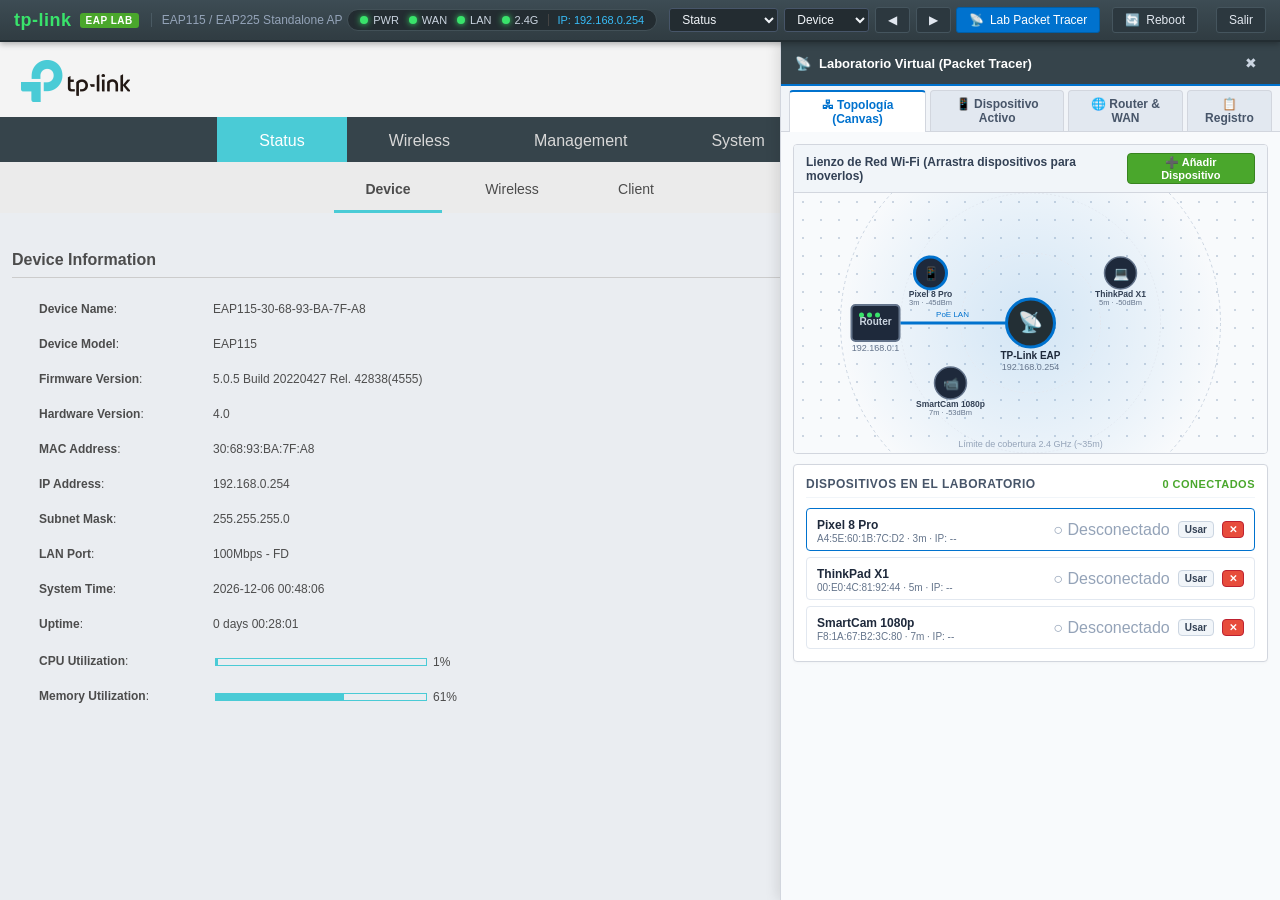
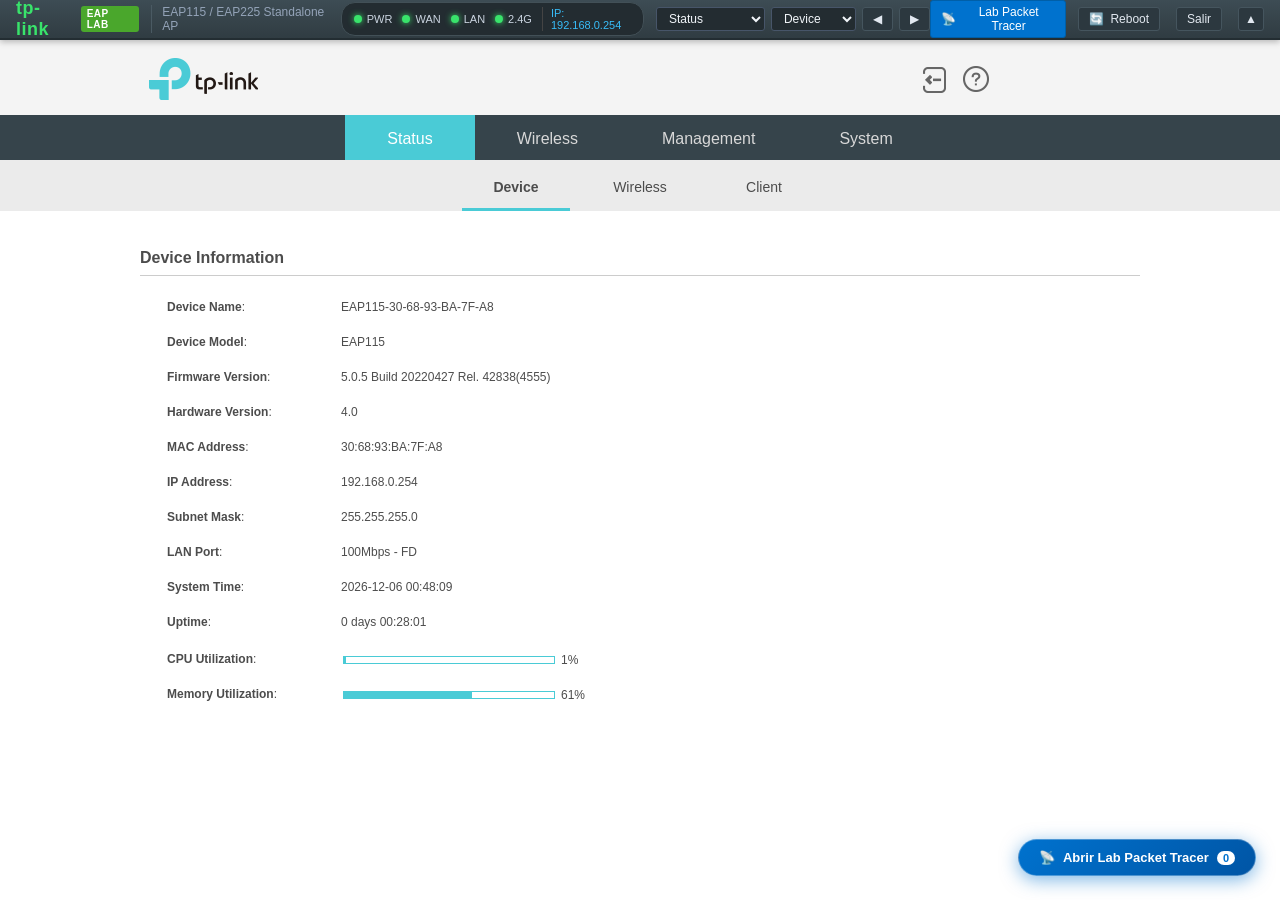
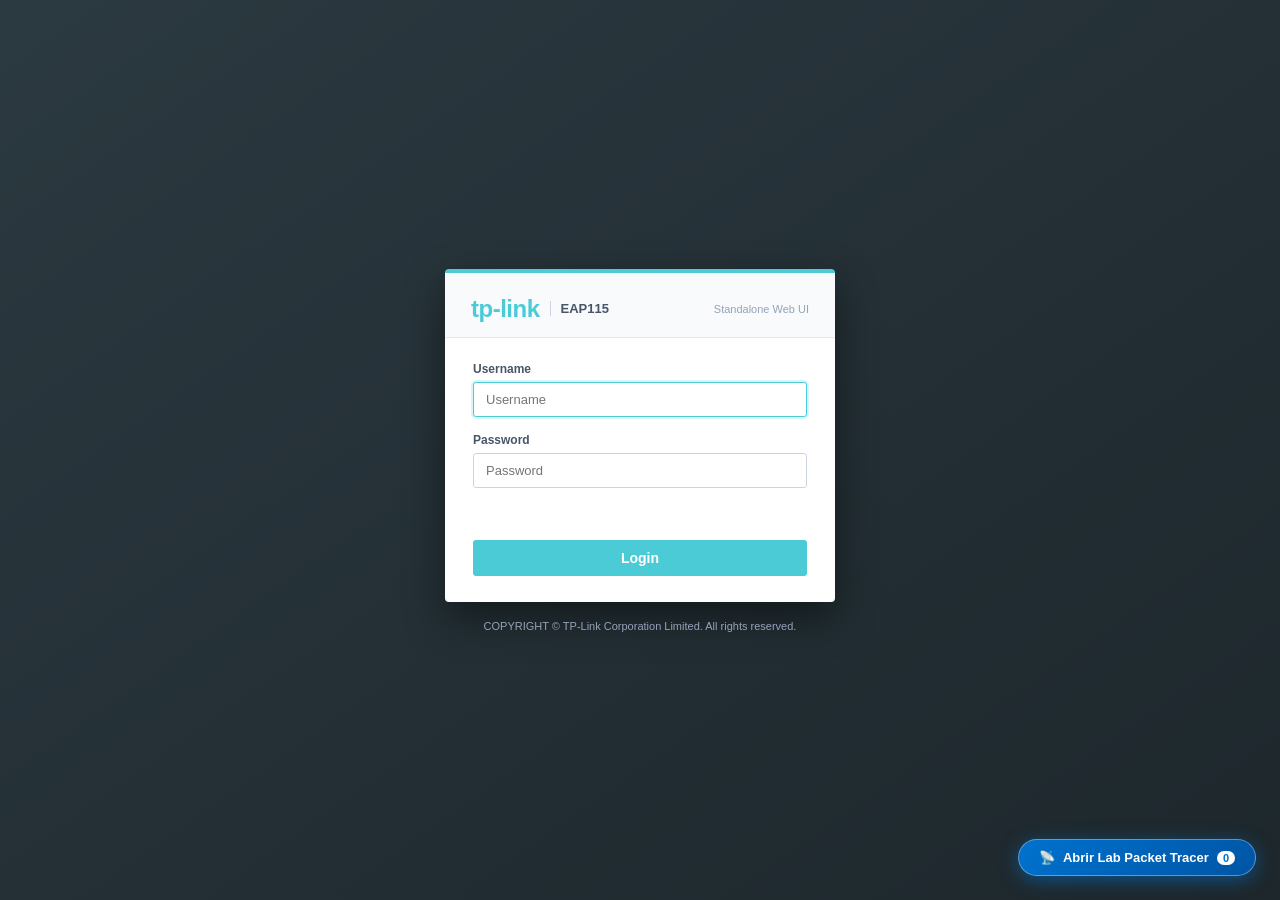
